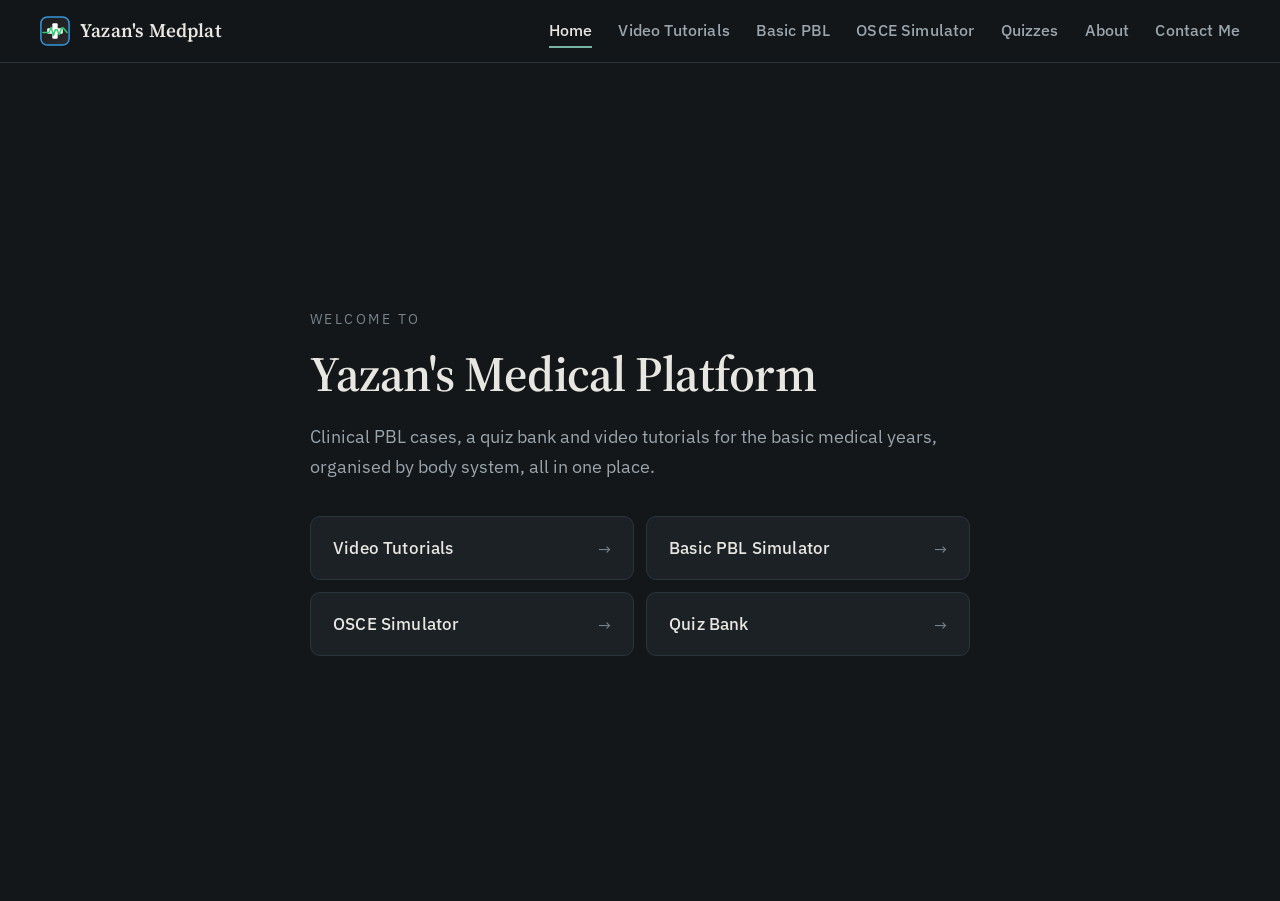
==== index.html @ 1c99e0bb "New theme: serif headings, IBM Plex body, quieter palette, roomier layout" ====
<!DOCTYPE html>
<html lang="en">
<head>
    <meta charset="UTF-8">
    <meta name="viewport" content="width=device-width, initial-scale=1.0">
    <link rel="preconnect" href="https://fonts.googleapis.com">
    <link rel="preconnect" href="https://fonts.gstatic.com" crossorigin>
    <link href="https://fonts.googleapis.com/css2?family=IBM+Plex+Mono:wght@400;500&family=IBM+Plex+Sans:wght@400;500;600&family=Source+Serif+4:opsz,wght@8..60,400;8..60,600&display=swap" rel="stylesheet">

    <title>Yazan's Medplat</title>
    <link rel="icon" type="image/svg+xml" href="./logo.svg">
    <style>
        :root {
            --bg: #14171a;
            --bg-soft: #171b1f;
            --surface: #1c2126;
            --surface-2: #232a30;
            --line: #2c343b;
            --line-soft: #232a30;
            --text: #e8e6e1;
            --muted: #9aa5ad;
            --dim: #78848c;
            --accent: #79b3a5;
            --accent-strong: #96c9bb;
            --clinical: #c3a67f;
            --ok: #7fb98f;
            --warn: #d5a35f;
            --err: #cd7f76;
            --radius: 10px;
            --serif: 'Source Serif 4', Georgia, 'Times New Roman', serif;
            --sans: 'IBM Plex Sans', -apple-system, 'Segoe UI', Roboto, Helvetica, Arial, sans-serif;
            --mono: 'IBM Plex Mono', ui-monospace, SFMono-Regular, Menlo, monospace;
        }

        * { box-sizing: border-box; }

        html { font-size: 17px; }

        body {
            margin: 0;
            font-family: var(--sans);
            font-size: 1rem;
            line-height: 1.65;
            color: var(--text);
            background: var(--bg);
            -webkit-font-smoothing: antialiased;
            text-rendering: optimizeLegibility;
        }

        h1, h2, h3, h4 {
            font-family: var(--serif);
            font-weight: 600;
            letter-spacing: -0.01em;
            line-height: 1.25;
            color: var(--text);
            margin: 0 0 .5em;
        }
        h1 { font-size: 2.1rem; }
        h2 { font-size: 1.5rem; }
        h3 { font-size: 1.2rem; }
        h4 { font-size: 1.02rem; }
        p { margin: 0 0 1em; }
        a { color: var(--accent); text-decoration: none; }
        a:hover { color: var(--accent-strong); text-decoration: underline; }
        b, strong { font-weight: 600; }
        ::selection { background: rgba(121, 179, 165, .28); }

        button, input, select, textarea { font-family: inherit; font-size: inherit; color: inherit; }
        button { cursor: pointer; }
        button:focus-visible, a:focus-visible, input:focus-visible, select:focus-visible, textarea:focus-visible {
            outline: 2px solid var(--accent);
            outline-offset: 2px;
        }

        /* ---------- header ---------- */
        .app-header {
            position: sticky;
            top: 0;
            z-index: 100;
            display: flex;
            align-items: center;
            justify-content: space-between;
            gap: 24px;
            padding: 14px clamp(16px, 4vw, 40px);
            background: rgba(20, 23, 26, .94);
            border-bottom: 1px solid var(--line);
            backdrop-filter: blur(8px);
        }
        .logo { display: flex; align-items: center; gap: 10px; cursor: pointer; }
        .logo-img { width: 30px; height: 30px; object-fit: contain; }
        .logo-text {
            font-family: var(--serif);
            font-size: 1.12rem;
            font-weight: 600;
            color: var(--text);
            letter-spacing: .01em;
            white-space: nowrap;
        }
        .main-nav { display: flex; align-items: center; gap: 26px; flex-wrap: wrap; }
        .nav-btn {
            background: none;
            border: none;
            border-bottom: 2px solid transparent;
            padding: 6px 0;
            color: var(--muted);
            font-size: .93rem;
            font-weight: 500;
            letter-spacing: .01em;
            transition: color .15s ease, border-color .15s ease;
        }
        .nav-btn:hover { color: var(--text); }
        .nav-btn.active { color: var(--text); border-bottom-color: var(--accent); }

        /* ---------- views ---------- */
        .view {
            display: none;
            flex-direction: column;
            align-items: center;
            width: 100%;
            max-width: 1180px;
            margin: 0 auto;
            padding: 40px clamp(16px, 4vw, 32px) 80px;
        }
        #view-landing { justify-content: center; min-height: calc(100vh - 62px); padding-top: 0; padding-bottom: 0; }

        /* ---------- landing ---------- */
        .landing-box { max-width: 720px; text-align: left; }
        .welcome-text {
            font-size: .8rem;
            letter-spacing: .18em;
            text-transform: uppercase;
            color: var(--dim);
            margin-bottom: 14px;
        }
        .main-title {
            font-family: var(--serif);
            font-size: clamp(2rem, 5vw, 2.9rem);
            color: var(--text);
            margin: 0 0 16px;
        }
        .welcome-sub {
            color: var(--muted);
            font-size: 1.05rem;
            line-height: 1.7;
            max-width: 60ch;
            margin-bottom: 34px;
        }
        .big-buttons { display: grid; grid-template-columns: repeat(2, minmax(0, 1fr)); gap: 12px; }
        .big-btn {
            display: flex;
            align-items: center;
            justify-content: space-between;
            gap: 14px;
            background: var(--surface);
            border: 1px solid var(--line);
            border-radius: var(--radius);
            padding: 20px 22px;
            color: var(--text);
            text-align: left;
            transition: border-color .16s ease, background .16s ease;
        }
        .big-btn:hover { border-color: var(--accent); background: var(--surface-2); }
        .big-btn::after { content: "\2192"; color: var(--dim); font-size: .95rem; transition: transform .16s ease, color .16s ease; }
        .big-btn:hover::after { color: var(--accent); transform: translateX(3px); }
        .big-label { font-weight: 500; font-size: 1rem; letter-spacing: .01em; }
        .big-btn-primary .big-label { color: var(--text); }

        /* ---------- section headers ---------- */
        .top-header-area { text-align: center; margin-bottom: 30px; }
        .top-header-area .main-title { font-size: clamp(1.6rem, 3.4vw, 2.15rem); }
        .section-title { text-align: center; margin-bottom: 8px; }
        .section-note {
            color: var(--muted);
            font-size: .96rem;
            max-width: 68ch;
            margin: 0 auto 26px;
            text-align: center;
            line-height: 1.7;
        }
        .block-title {
            width: 100%;
            max-width: 1180px;
            font-family: var(--serif);
            font-size: 1.15rem;
            color: var(--text);
            margin: 34px 0 14px;
            padding-bottom: 8px;
            border-bottom: 1px solid var(--line);
        }
        .back-section, .back-btn {
            align-self: flex-start;
            display: inline-flex;
            align-items: center;
            gap: 8px;
            background: none;
            border: 1px solid var(--line);
            border-radius: 8px;
            color: var(--muted);
            padding: 8px 14px;
            font-size: .86rem;
            margin-bottom: 24px;
            transition: color .15s ease, border-color .15s ease;
        }
        .back-section:hover, .back-btn:hover { color: var(--text); border-color: var(--accent); }
        .back-btn svg { width: 15px; height: 15px; }

        /* ---------- category grids ---------- */
        .limbs-container {
            align-items: start;
            display: grid;
            grid-template-columns: repeat(auto-fit, minmax(280px, 1fr));
            gap: 16px;
            width: 100%;
            margin-bottom: 10px;
        }
        .limb-column {
            background: var(--surface);
            border: 1px solid var(--line);
            border-radius: var(--radius);
            padding: 18px;
            display: flex;
            flex-direction: column;
            gap: 10px;
        }
        .limb-column h2 {
            font-size: 1.05rem;
            color: var(--text);
            margin: 0 0 4px;
            padding-bottom: 10px;
            border-bottom: 1px solid var(--line-soft);
        }
        .cat-grid {
            display: grid;
            grid-template-columns: repeat(auto-fill, minmax(258px, 1fr));
            gap: 14px;
            width: 100%;
            margin-bottom: 20px;
        }
        .start-box {
            display: flex;
            flex-direction: column;
            align-items: flex-start;
            justify-content: center;
            gap: 6px;
            min-height: 96px;
            background: var(--surface);
            border: 1px solid var(--line);
            border-radius: var(--radius);
            padding: 18px 20px;
            color: var(--text);
            font-size: 1rem;
            font-weight: 500;
            text-align: left;
            transition: border-color .16s ease, background .16s ease;
        }
        .start-box:hover { border-color: var(--accent); background: var(--surface-2); }
        .cat-meta { display: block; font-size: .8rem; font-weight: 400; color: var(--dim); letter-spacing: .01em; }
        .cat-status { display: block; font-size: .78rem; font-weight: 400; color: var(--accent); }

        /* ---------- quiz track tabs ---------- */
        .track-tabs { display: flex; gap: 8px; justify-content: center; margin: 6px 0 26px; flex-wrap: wrap; }
        .track-tab {
            background: none;
            border: 1px solid var(--line);
            border-radius: 8px;
            padding: 9px 20px;
            color: var(--muted);
            font-size: .9rem;
            font-weight: 500;
            transition: all .15s ease;
        }
        .track-tab:hover { color: var(--text); border-color: var(--accent); }
        .track-tab.active { background: var(--surface-2); border-color: var(--accent); color: var(--text); }

        /* ---------- videos ---------- */
        #videos-root, #quiz-grid { width: 100%; }
        .videos-menu {
            display: grid;
            grid-template-columns: repeat(auto-fit, minmax(280px, 1fr));
            gap: 14px;
            width: 100%;
            margin: 6px auto 0;
        }
        .vid-sub-btn {
            display: flex;
            flex-direction: column;
            align-items: flex-start;
            gap: 6px;
            width: 100%;
            min-height: 96px;
            background: var(--surface);
            border: 1px solid var(--line);
            border-radius: var(--radius);
            padding: 20px;
            color: var(--text);
            font-size: 1.02rem;
            font-weight: 500;
            text-align: left;
            transition: border-color .16s ease, background .16s ease;
        }
        .vid-sub-btn:hover { border-color: var(--accent); background: var(--surface-2); }
        .vid-count { font-size: .8rem; font-weight: 400; color: var(--dim); }
        .vid-crumb { align-self: flex-start; color: var(--muted); font-size: .88rem; margin: 0 0 18px; }
        .vid-crumb b { color: var(--text); font-weight: 600; }
        .vid-note { color: var(--muted); font-size: .96rem; max-width: 60ch; text-align: center; margin: 20px auto; }
        .vid-empty { color: var(--dim); font-size: .85rem; margin: 16px 0 0; }
        .lang-block { width: 100%; margin: 34px 0 0; }
        .lang-title {
            display: flex;
            align-items: baseline;
            gap: 12px;
            font-family: var(--serif);
            font-size: 1.1rem;
            color: var(--text);
            padding-bottom: 10px;
            border-bottom: 1px solid var(--line);
            margin-bottom: 18px;
        }
        .lang-tag {
            font-family: var(--sans);
            font-size: .68rem;
            letter-spacing: .14em;
            text-transform: uppercase;
            color: var(--dim);
            border: 1px solid var(--line);
            border-radius: 4px;
            padding: 2px 7px;
        }
        .lang-title.lang-ar { border-bottom-color: rgba(121, 179, 165, .5); }
        .lang-title.lang-en { border-bottom-color: rgba(195, 166, 127, .45); }
        .video-grid {
            display: grid;
            grid-template-columns: repeat(auto-fill, minmax(230px, 1fr));
            gap: 16px;
            width: 100%;
        }
        .video-card {
            display: flex;
            flex-direction: column;
            background: var(--surface);
            border: 1px solid var(--line);
            border-radius: var(--radius);
            overflow: hidden;
            color: var(--text);
            transition: border-color .16s ease, background .16s ease;
        }
        .video-card:hover { border-color: var(--accent); text-decoration: none; background: var(--surface-2); }
        .video-thumb-wrap { position: relative; display: block; }
        .video-thumb { display: block; width: 100%; aspect-ratio: 16 / 9; object-fit: cover; background: #0e1113; }
        .vid-play-badge {
            position: absolute;
            left: 10px;
            bottom: 10px;
            background: rgba(14, 17, 19, .8);
            color: #fff;
            border-radius: 4px;
            padding: 2px 8px;
            font-size: .7rem;
        }
        .video-title { padding: 12px 13px 4px; font-size: .86rem; line-height: 1.5; color: var(--text); }
        .vch { padding: 0 13px 13px; font-size: .74rem; color: var(--dim); line-height: 1.5; }
        .chip {
            display: inline-block;
            font-size: .64rem;
            letter-spacing: .08em;
            padding: 1px 6px;
            border-radius: 4px;
            margin-left: 4px;
            border: 1px solid var(--line);
            color: var(--dim);
        }
        .chip-ar { border-color: rgba(121, 179, 165, .45); color: var(--accent); }
        .chip-en { border-color: rgba(195, 166, 127, .45); color: var(--clinical); }
        .chip-exp { border-color: rgba(213, 163, 95, .5); color: var(--warn); }

        /* ---------- video player ---------- */
        .video-player-overlay {
            position: fixed;
            inset: 0;
            background: rgba(8, 10, 12, .9);
            z-index: 2000;
            display: none;
            align-items: center;
            justify-content: center;
            padding: 20px;
        }
        .video-player-box {
            background: var(--surface);
            border: 1px solid var(--line);
            border-radius: 12px;
            width: 100%;
            max-width: 900px;
            padding: 16px;
        }
        .video-player-head { display: flex; align-items: flex-start; justify-content: space-between; gap: 14px; margin-bottom: 12px; }
        .video-player-title { font-family: var(--serif); font-size: .98rem; line-height: 1.45; color: var(--text); }
        .video-player-close {
            background: none;
            border: 1px solid var(--line);
            border-radius: 6px;
            color: var(--muted);
            width: 30px;
            height: 30px;
            font-size: 1rem;
            flex-shrink: 0;
        }
        .video-player-close:hover { color: var(--text); border-color: var(--err); }
        .video-player-frame { position: relative; padding-top: 56.25%; background: #000; border-radius: 8px; overflow: hidden; }
        .video-player-frame iframe { position: absolute; inset: 0; width: 100%; height: 100%; border: none; }
        .video-player-links { margin-top: 12px; }
        .video-player-links a { font-size: .84rem; }

        /* ---------- PBL case screen ---------- */
        .simulator-container {
            display: none;
            width: 100%;
            max-width: 900px;
            margin: 0 auto;
            padding: 28px clamp(16px, 4vw, 24px) 80px;
        }
        .level-track { display: flex; align-items: center; gap: 14px; margin-bottom: 24px; flex-wrap: wrap; }
        .level-pill {
            font-size: .78rem;
            letter-spacing: .08em;
            text-transform: uppercase;
            color: var(--accent);
            border: 1px solid rgba(121, 179, 165, .4);
            border-radius: 4px;
            padding: 3px 9px;
        }
        .progress-track { flex: 1; min-width: 120px; height: 4px; background: var(--surface-2); border-radius: 2px; overflow: hidden; }
        .progress-fill { height: 100%; width: 0; background: var(--accent); transition: width .25s ease; }
        .level-count { font-size: .78rem; color: var(--dim); }
        .sim-header { font-family: var(--serif); font-size: 1.45rem; text-align: center; margin-bottom: 22px; }
        .case-objective { text-align: center; color: var(--dim); font-size: .84rem; margin: 0 auto 16px; max-width: 60ch; }
        .clinical-history {
            background: var(--surface);
            border: 1px solid var(--line);
            border-left: 2px solid var(--accent);
            border-radius: var(--radius);
            padding: 26px 28px;
            font-size: 1.04rem;
            line-height: 1.75;
            color: var(--text);
            max-width: 760px;
            margin: 0 auto 16px;
            text-align: left;
        }
        .clinical-history strong {
            display: block;
            font-family: var(--sans);
            font-size: .76rem;
            letter-spacing: .14em;
            text-transform: uppercase;
            color: var(--dim);
            margin-bottom: 6px;
            font-weight: 600;
        }
        .diagnostic-viewer {
            max-width: 760px;
            margin: 0 auto 22px;
            padding: 16px 20px;
            background: var(--bg-soft);
            border: 1px dashed var(--line);
            border-radius: var(--radius);
            font-size: .92rem;
            line-height: 1.65;
            color: var(--muted);
        }
        .options-grid { display: grid; grid-template-columns: repeat(auto-fit, minmax(260px, 1fr)); gap: 10px; margin-bottom: 18px; }
        .option-btn {
            background: var(--surface);
            border: 1px solid var(--line);
            border-radius: var(--radius);
            padding: 16px 18px;
            color: var(--text);
            font-size: .96rem;
            line-height: 1.5;
            text-align: left;
            transition: border-color .15s ease, background .15s ease;
        }
        .option-btn:hover:not(:disabled) { border-color: var(--accent); background: var(--surface-2); }
        .option-btn:disabled { cursor: default; opacity: .95; }
        .feedback {
            display: none;
            border-radius: var(--radius);
            padding: 20px 22px;
            font-size: .95rem;
            line-height: 1.7;
            margin-bottom: 18px;
        }
        .correct-feedback { background: rgba(127, 185, 143, .1); border: 1px solid rgba(127, 185, 143, .4); }
        .incorrect-feedback { background: rgba(205, 127, 118, .1); border: 1px solid rgba(205, 127, 118, .4); }
        .feedback strong { font-family: var(--serif); font-size: 1.05rem; }
        .next-btn, .tutor-btn {
            border-radius: 8px;
            padding: 12px 22px;
            font-size: .92rem;
            font-weight: 500;
            border: 1px solid var(--line);
            background: var(--surface);
            color: var(--text);
        }
        .next-btn { display: none; border-color: var(--accent); color: var(--accent); }
        .next-btn:hover { background: var(--accent); color: #12191a; }
        .tutor-btn { color: var(--muted); margin-left: 10px; }
        .tutor-btn:hover { color: var(--text); border-color: var(--accent); }
        .summary-box, .osce-card { background: var(--surface); border: 1px solid var(--line); border-radius: 12px; padding: 26px; }
        .summary-box { display: none; margin-top: 10px; }
        .summary-stats { color: var(--muted); font-size: .95rem; line-height: 1.9; margin-bottom: 18px; text-align: center; }
        .stat-correct { color: var(--ok); font-weight: 600; }
        .stat-wrong { color: var(--err); font-weight: 600; }
        .actions-row { display: flex; gap: 10px; flex-wrap: wrap; justify-content: center; }
        .btn-secondary {
            background: none;
            border: 1px solid var(--line);
            border-radius: 8px;
            padding: 11px 18px;
            color: var(--muted);
            font-size: .88rem;
            transition: all .15s ease;
        }
        .btn-secondary:hover { color: var(--text); border-color: var(--accent); }

        /* ---------- OSCE simulator home ---------- */
        .osce-home-grid { width: 100%; }
        .osce-group { margin-bottom: 34px; }
        .osce-group h3 {
            font-family: var(--serif);
            font-size: 1.12rem;
            color: var(--text);
            margin: 0 0 14px;
            padding-bottom: 8px;
            border-bottom: 1px solid var(--line);
        }
        .osce-station {
            display: flex;
            flex-direction: column;
            align-items: flex-start;
            justify-content: center;
            gap: 6px;
            min-height: 96px;
            background: var(--surface);
            border: 1px solid var(--line);
            border-radius: var(--radius);
            padding: 18px 20px;
            color: var(--text);
            font-size: 1rem;
            font-weight: 500;
            text-align: left;
            transition: border-color .16s ease, background .16s ease;
        }
        .osce-station:hover { border-color: var(--clinical); background: var(--surface-2); }
        .station-meta { font-size: .78rem; font-weight: 400; color: var(--dim); }

        /* ---------- OSCE station ---------- */
        .osce-screen { display: none; width: 100%; max-width: 980px; margin: 0 auto; padding: 26px clamp(16px, 4vw, 24px) 80px; }
        .osce-head { display: flex; align-items: center; gap: 14px; margin-bottom: 20px; }
        .osce-head h2 { font-size: 1.2rem; margin: 0; color: var(--text); }
        .ai-settings {
            margin-left: auto;
            background: none;
            border: 1px solid var(--line);
            border-radius: 6px;
            color: var(--dim);
            padding: 6px 12px;
            font-size: .76rem;
        }
        .ai-settings:hover { color: var(--text); border-color: var(--accent); }
        .osce-chat {
            background: var(--bg-soft);
            border: 1px solid var(--line);
            border-radius: 12px;
            padding: 18px;
            height: 300px;
            overflow-y: auto;
            display: flex;
            flex-direction: column;
            gap: 10px;
        }
        .osce-msg { max-width: 78%; padding: 11px 15px; border-radius: 12px; font-size: .93rem; line-height: 1.6; }
        .osce-patient { background: var(--surface-2); color: var(--text); align-self: flex-start; border-bottom-left-radius: 3px; }
        .osce-you { background: rgba(121, 179, 165, .16); color: var(--text); align-self: flex-end; border-bottom-right-radius: 3px; }
        .osce-system { background: none; border: 1px dashed var(--line); color: var(--muted); font-family: var(--mono); font-size: .82rem; align-self: flex-start; }
        .osce-panel { margin-top: 20px; }
        .osce-stepper { display: grid; grid-template-columns: repeat(auto-fit, minmax(150px, 1fr)); gap: 8px; }
        .osce-step {
            background: none;
            border: 1px solid var(--line);
            border-radius: 8px;
            padding: 12px 10px;
            color: var(--muted);
            font-size: .86rem;
            text-align: left;
        }
        .osce-step:hover { color: var(--text); border-color: var(--accent); }
        .osce-step.active { color: var(--text); border-color: var(--accent); background: var(--surface-2); }
        .osce-step.done { border-color: rgba(127, 185, 143, .5); }
        .osce-hintrow { color: var(--muted); font-size: .88rem; margin: 18px 0 12px; }
        .osce-inputrow { display: flex; gap: 8px; margin-bottom: 12px; }
        .osce-inputrow input {
            flex: 1;
            background: var(--bg-soft);
            border: 1px solid var(--line);
            border-radius: 8px;
            padding: 12px 14px;
            color: var(--text);
        }
        .osce-inputrow input::placeholder, .osce-plan::placeholder { color: var(--dim); }
        .osce-send {
            background: var(--surface-2);
            border: 1px solid var(--accent);
            color: var(--accent);
            border-radius: 8px;
            padding: 0 22px;
            font-weight: 500;
        }
        .osce-send:hover { background: var(--accent); color: #12191a; }
        .osce-chips { display: flex; flex-wrap: wrap; gap: 8px; }
        .osce-chip {
            background: none;
            border: 1px solid var(--line);
            border-radius: 8px;
            padding: 9px 14px;
            color: var(--muted);
            font-size: .85rem;
            text-align: left;
        }
        .osce-chip:hover { color: var(--text); border-color: var(--accent); }
        .osce-chip.picked { border-color: var(--accent); color: var(--text); background: rgba(121, 179, 165, .12); }
        .osce-chip-flag { border-color: rgba(205, 127, 118, .45); color: #dda49c; }
        .osce-select {
            width: 100%;
            background: var(--bg-soft);
            border: 1px solid var(--line);
            border-radius: 8px;
            padding: 12px 14px;
            margin-bottom: 12px;
            color: var(--text);
        }
        .osce-plan {
            width: 100%;
            min-height: 130px;
            background: var(--bg-soft);
            border: 1px solid var(--line);
            border-radius: 8px;
            padding: 12px 14px;
            color: var(--text);
            line-height: 1.6;
            resize: vertical;
        }
        .osce-finish {
            margin-top: 14px;
            background: none;
            border: 1px solid var(--accent);
            color: var(--accent);
            border-radius: 8px;
            padding: 12px 24px;
            font-weight: 500;
        }
        .osce-finish:hover { background: var(--accent); color: #12191a; }
        .osce-card h3 { font-size: 1.35rem; margin-bottom: 20px; }
        .osce-card h4 { font-family: var(--sans); font-size: .78rem; letter-spacing: .14em; text-transform: uppercase; color: var(--dim); margin: 26px 0 10px; }
        .score-row { display: grid; grid-template-columns: 180px 1fr 58px; gap: 12px; align-items: center; margin-bottom: 9px; font-size: .88rem; color: var(--muted); }
        .score-track { height: 5px; background: var(--surface-2); border-radius: 3px; overflow: hidden; }
        .score-fill { height: 100%; background: var(--accent); }
        .score-row b { color: var(--text); font-weight: 500; text-align: right; }
        .osce-notes { margin: 0; padding-left: 18px; color: var(--muted); font-size: .9rem; line-height: 1.7; }
        .osce-model { color: var(--muted); font-size: .92rem; line-height: 1.7; margin: 14px 0 0; }
        .osce-model b { color: var(--text); }
        .osce-actions { display: flex; gap: 10px; flex-wrap: wrap; margin-top: 22px; }
        .osce-llm {
            white-space: pre-wrap;
            background: var(--bg-soft);
            border: 1px solid var(--line);
            border-radius: 10px;
            padding: 18px;
            margin-top: 18px;
            color: var(--muted);
            font-size: .9rem;
            line-height: 1.7;
        }

        /* ---------- about / contact ---------- */
        .about-box { max-width: 68ch; color: var(--muted); font-size: 1rem; line-height: 1.8; text-align: left; }
        .about-box p { margin: 0 0 18px; }
        .about-box ul { margin: 0 0 18px; padding-left: 20px; }
        .about-box li { margin-bottom: 12px; }
        .about-box b { color: var(--text); font-weight: 600; }
        .contact-badge {
            display: inline-flex;
            align-items: center;
            gap: 8px;
            background: var(--surface);
            border: 1px solid var(--line);
            border-radius: 8px;
            padding: 12px 18px;
            color: var(--accent);
            font-size: .94rem;
            margin-top: 18px;
        }
        .contact-badge:hover { border-color: var(--accent); text-decoration: none; }
        .contact-badge svg { width: 16px; height: 16px; }

        /* ---------- responsive ---------- */
        @media (max-width: 780px) {
            html { font-size: 16px; }
            .app-header { flex-direction: column; gap: 12px; padding: 12px 16px; }
            .main-nav { justify-content: center; gap: 16px; }
            .nav-btn { font-size: .87rem; }
            .big-buttons { grid-template-columns: 1fr; }
            .clinical-history { padding: 20px; }
            .options-grid { grid-template-columns: 1fr; }
            .score-row { grid-template-columns: 1fr 56px; }
            .score-row .score-track { grid-column: 1 / -1; order: 3; }
        }
    </style>
</head>
<body>

    <!-- HEADER -->
    <header id="app-header" class="app-header">
        <div class="logo" onclick="showView('landing')">
            <img src="./logo.svg" alt="Yazan's Medplat logo" class="logo-img" onerror="this.style.display='none'">
            <span class="logo-text">Yazan's Medplat</span>
        </div>
        <nav class="main-nav">
            <button class="nav-btn" data-view="landing" onclick="showView('landing')">Home</button>
            <button class="nav-btn" data-view="videos" onclick="showView('videos')">Video Tutorials</button>
            <button class="nav-btn" data-view="pbl" onclick="showView('pbl')">Basic PBL</button>
            <button class="nav-btn" data-view="osce" onclick="showView('osce')">OSCE Simulator</button>
            <button class="nav-btn" data-view="quiz" onclick="showView('quiz')">Quizzes</button>
            <button class="nav-btn" data-view="about" onclick="showView('about')">About</button>
            <button class="nav-btn" data-view="contact" onclick="showView('contact')">Contact Me</button>
        </nav>
    </header>

    <!-- LANDING VIEW -->
    <div id="view-landing" class="view" style="display:flex;">
        <div class="landing-box">
            <div class="welcome-text">welcome to</div>
            <h1 class="main-title">Yazan's Medical Platform</h1>
            <p class="welcome-sub">Clinical PBL cases, a quiz bank and video tutorials for the basic medical years, organised by body system, all in one place.</p>
            <div class="big-buttons">
                <button class="big-btn" onclick="showView('videos')"><span class="big-label">Video Tutorials</span></button>
                <button class="big-btn big-btn-primary" onclick="showView('pbl')"><span class="big-label">Basic PBL Simulator</span></button>
                <button class="big-btn big-btn-primary" onclick="showView('osce')"><span class="big-label">OSCE Simulator</span></button>
                <button class="big-btn" onclick="showView('quiz')"><span class="big-label">Quiz Bank</span></button>
            </div>
        </div>
    </div>

    <!-- PBL SIMULATOR VIEW (by system) -->
    <div id="home-screen" class="view" style="display:none;">
        <button class="back-section" onclick="goBack()">&#8592; Back</button>
        <div class="top-header-area">
            <div class="welcome-text">Basic PBL simulator</div>
            <h1 class="main-title">Choose a System</h1>
            <p class="section-note">Progressive case triggers, mechanism before diagnosis, progress saved level by level, Socratic hints when you stall.</p>
        </div>
        <div class="limbs-container"><div class="limb-column"><h2>Musculoskeletal System</h2><button class="start-box" onclick="openCategory('msk','nerves')" data-region="msk" data-category="nerves">Nerve Injuries</button><button class="start-box" onclick="openCategory('msk','muscles')" data-region="msk" data-category="muscles">Muscle Injuries</button><button class="start-box" onclick="openCategory('msk','bones')" data-region="msk" data-category="bones">Bone Injuries</button><button class="start-box" onclick="openCategory('msk','general')" data-region="msk" data-category="general">General Injuries</button></div><div class="limb-column"><h2>Development & Embryology</h2><button class="start-box" onclick="openCategory('embryology','level1')" data-region="embryology" data-category="level1">Level 1: Basics & Weeks</button><button class="start-box" onclick="openCategory('embryology','level2')" data-region="embryology" data-category="level2">Level 2: Organogenesis</button><button class="start-box" onclick="openCategory('embryology','level3')" data-region="embryology" data-category="level3">Level 3: Structural Defects</button><button class="start-box" onclick="openCategory('embryology','level4')" data-region="embryology" data-category="level4">Level 4: Advanced Pathology</button></div><div class="limb-column"><h2>General Pathology</h2><button class="start-box" onclick="openCategory('pathology','general')" data-region="pathology" data-category="general">General Pathology - 4 levels</button></div></div>
        <h2 class="block-title">Physiology, by System</h2><div class="cat-grid"><button class="start-box" onclick="openCategory('physiology','cell')" data-region="physiology" data-category="cell">Cell & Membrane<span class="cat-meta" data-meta="physiology/cell"></span></button><button class="start-box" onclick="openCategory('physiology','nerve_muscle')" data-region="physiology" data-category="nerve_muscle">Nerve & Muscle<span class="cat-meta" data-meta="physiology/nerve_muscle"></span></button><button class="start-box" onclick="openCategory('physiology','blood')" data-region="physiology" data-category="blood">Blood & Body Fluids<span class="cat-meta" data-meta="physiology/blood"></span></button><button class="start-box" onclick="openCategory('physiology','immune')" data-region="physiology" data-category="immune">Immunity<span class="cat-meta" data-meta="physiology/immune"></span></button><button class="start-box" onclick="openCategory('physiology','cardio')" data-region="physiology" data-category="cardio">Cardiovascular<span class="cat-meta" data-meta="physiology/cardio"></span></button><button class="start-box" onclick="openCategory('physiology','resp')" data-region="physiology" data-category="resp">Respiratory<span class="cat-meta" data-meta="physiology/resp"></span></button><button class="start-box" onclick="openCategory('physiology','renal')" data-region="physiology" data-category="renal">Renal & Acid-Base<span class="cat-meta" data-meta="physiology/renal"></span></button><button class="start-box" onclick="openCategory('physiology','git')" data-region="physiology" data-category="git">Gastrointestinal<span class="cat-meta" data-meta="physiology/git"></span></button><button class="start-box" onclick="openCategory('physiology','endocrine')" data-region="physiology" data-category="endocrine">Endocrine<span class="cat-meta" data-meta="physiology/endocrine"></span></button><button class="start-box" onclick="openCategory('physiology','repro')" data-region="physiology" data-category="repro">Reproductive<span class="cat-meta" data-meta="physiology/repro"></span></button></div>
    </div>

    <!-- OSCE SIMULATOR VIEW -->
    <div id="view-osce" class="view" style="display:none;">
        <button class="back-section" onclick="goBack()">&#8592; Back</button>
        <div class="top-header-area">
            <div class="welcome-text">OSCE simulator</div>
            <h1 class="main-title">Choose a Station</h1>
        </div>
        <p class="section-note">A virtual patient, focused examination, investigations, a differential and a plan. Every station ends with an examiner scorecard out of 100, pass mark 60.</p>
        <div id="osce-home-grid" class="osce-home-grid"></div>
    </div>

    <!-- QUIZ VIEW -->
    <div id="view-quiz" class="view" style="display:none;">
        <button class="back-section" onclick="goBack()">&#8592; Back</button>
        <h2 class="section-title">Quiz Bank</h2>
        <p class="section-note">MCQs by system, split into levels that unlock as you finish. The clinical half covers the subjects you meet on the wards.</p>
        <div class="track-tabs">
            <button class="track-tab active" data-track="basic" onclick="setQuizTrack('basic', this)">Basic Sciences</button>
            <button class="track-tab" data-track="clinical" onclick="setQuizTrack('clinical', this)">Clinical</button>
        </div>
        <div id="quiz-grid" class="cat-grid"></div>
    </div>

    <!-- VIDEO TUTORIALS VIEW -->
    <div id="view-videos" class="view" style="display:none;">
        <button class="back-section" onclick="goBack()">&#8592; Back</button>
        <h2 class="section-title">Video Tutorials</h2>
        <div class="track-tabs">
            <button class="track-tab active" data-track="basic" onclick="setVideoTrack('basic', this)">Basic Sciences</button>
            <button class="track-tab" data-track="clinical" onclick="setVideoTrack('clinical', this)">Clinical</button>
        </div>
        <div id="videos-root"></div>
    </div>

    <!-- ABOUT VIEW -->
    <div id="view-about" class="view" style="display:none;">
        <button class="back-section" onclick="goBack()">&#8592; Back</button>
        <h2 class="section-title">About</h2>
        <div class="about-box"><p>Yazan's Medplat is a free medical study platform built for medical students, by a medical student. Everything for the pre-clinical and clinical years in one place, split into a basic-sciences half and a clinical half:</p><ul><li><b>PBL Simulator</b> - 1,106 clinical cases organised by body system: musculoskeletal, development, general pathology and every physiology system, with up to 4 difficulty levels and progress tracking. It ships as two simulators: the Basic PBL Simulator for progressive pre-clinical cases, and the OSCE Simulator, where the same cases become scored stations with a virtual patient, focused examination, investigations, a differential and an examiner scorecard.</li><li><b>Quiz Bank</b> - 270 MCQs. Basic sciences cover anatomy, physiology, histology, biochemistry, pathology, pharmacology, microbiology and immunology by system; the clinical half covers internal medicine, surgery, paediatrics, obstetrics and gynaecology, and psychiatry. Three levels each.</li><li><b>Video Tutorials</b> - 1,280 lectures, Arabic first and English underneath: Dr Ayman Khanfour and Ninja Nerd for anatomy and histology, Dr Nagi Iskandar and Ninja Nerd for physiology, Dr Hesham Esmat for biochemistry, Dr Abdelmoteal Foda for pharmacology, plus Dr Iman Nabil, Osmosis, Zero To Finals, Dr Matt &amp; Dr Mike and Dirty Medicine.</li></ul><p>The platform is designed by a medical student who knows exactly what studying feels like, so everything here is built to make learning faster, easier and more effective.</p></div>
    </div>

    <!-- CONTACT VIEW -->
    <div id="view-contact" class="view" style="display:none;">
        <button class="back-section" onclick="goBack()">&#8592; Back</button>
        <h2 class="section-title">Contact Me</h2>
        <p class="section-note">Questions, feedback, or suggestions? Reach out any time.</p>
        <a href="mailto:yazan.w.q7@icloud.com" class="contact-badge" style="margin-top:18px;">
            <svg viewBox="0 0 24 24" fill="none" stroke="currentColor" stroke-width="2" stroke-linecap="round" stroke-linejoin="round" style="width:16px;height:16px;margin-right:8px;">
                <path d="M4 4h16c1.1 0 2 .9 2 2v12c0 1.1-.9 2-2 2H4c1.1 0-2-.9-2-2V6c0-1.1.9-2 2-2z"></path>
                <polyline points="22,6 12,13 2,6"></polyline>
            </svg>
            yazan.w.q7@icloud.com
        </a>
    </div>

    <!-- SIMULATOR SCREEN -->
    <div id="simulator-screen" class="simulator-container">
        <button class="back-btn" onclick="goHome()">
            <svg viewBox="0 0 24 24" fill="none" stroke="currentColor" stroke-width="2" stroke-linecap="round" stroke-linejoin="round">
                <line x1="19" y1="12" x2="5" y2="12"></line>
                <polyline points="12 19 5 12 12 5"></polyline>
            </svg>
            Back
        </button>
        <div id="level-track" class="level-track">
            <span id="level-pill" class="level-pill"></span>
            <div class="progress-track"><div id="progress-fill" class="progress-fill"></div></div>
            <span id="level-count" class="level-count"></span>
        </div>
        <h2 id="sim-title" class="sim-header">&#9889; Clinical PBL Simulator</h2>
        <div id="case-objective" class="case-objective"></div>
        <div id="case-text" class="clinical-history"></div>
        <div id="diagnostic-text" class="diagnostic-viewer"></div>
        <div id="options-container" class="options-grid"></div>
        <div id="feedback-box" class="feedback"></div>
        <button id="next-button" class="next-btn" onclick="nextCase()">Next Case</button>
        <button id="tutor-button" class="tutor-btn" onclick="tutorHint()">Ask the tutor for a hint</button>
        <div id="summary-view" class="summary-box" style="display:none;">
            <h2 id="summary-title" class="sim-header">Level Complete</h2>
            <div id="summary-stats" class="summary-stats"></div>
            <div class="actions-row">
                <button class="btn-secondary" onclick="retryLevel()">Retry Level</button>
                <button id="next-level-btn" class="btn-secondary" onclick="goNextLevel()">Next Level</button>
                <button class="btn-secondary" onclick="goLanding()">Back to Home</button>
            </div>
        </div>
        <div id="end-view" class="summary-box" style="display:none;">
            <h2 class="sim-header">Section Completed</h2>
            <div id="end-stats" class="summary-stats"></div>
            <div class="actions-row">
                <button class="btn-secondary" onclick="resetSection()">Retry Section</button>
                <button class="btn-secondary" onclick="goLanding()">Back to Home</button>
            </div>
        </div>
    </div>

    <!-- OSCE STATION -->
    <div id="osce-screen" class="osce-screen">
        <div class="osce-head">
            <button class="back-btn" onclick="osceLeave()">&#8592; Back</button>
            <h2 id="osce-title"></h2>
            <button class="ai-settings" onclick="setupLlm()" title="Connect an OpenAI-compatible endpoint">AI settings</button>
        </div>
        <div id="osce-chat" class="osce-chat"></div>
        <div id="osce-panel" class="osce-panel"></div>
    </div>

    <!-- VIDEO PLAYER MODAL -->
    <div id="video-player-overlay" class="video-player-overlay">
        <div class="video-player-box">
            <div class="video-player-head">
                <div id="video-player-title" class="video-player-title"></div>
                <button class="video-player-close" onclick="closeVideoPlayer()" title="Close">&times;</button>
            </div>
            <div class="video-player-frame" id="video-player-frame"></div>
            <div class="video-player-links">
                <a id="video-player-watch" href="#" target="_blank" rel="noopener">Watch on YouTube &#8599;</a>
            </div>
        </div>
    </div>

<script>

// ============ Yazan's Medplat engine ============
const casesData = {"msk":{"nerves":{"1":[{"mechanism":"35-year-old pregnant woman experiencing bilateral hand clumsiness.","exam":"presents with severe nighttime paresthesia in the lateral 3.5 digits. Physical testing shows a positive Phalen's test and weakened thumb opposition.","diagnostic":"NCV: Delayed sensory and motor conduction across the wrist. Clinical testing: Normal sensation over the thenar eminence.","options":["Carpal Tunnel Syndrome (Median Nerve)","Pronator Teres Syndrome","Cubital Tunnel Syndrome","C6 Radiculopathy"],"answer":0,"explanation":"Case #1: Median nerve compression at the carpal tunnel due to fluid retention in pregnancy. Sensation over the thenar eminence is spared because the palmar cutaneous branch branches proximal to the flexor retinaculum.","id":"msk-nerves-1-1"},{"mechanism":"patient fell on an outstretched hand, sustaining a lunate dislocation.","exam":"presents with acute, severe pain in the wrist and immediate numbness in the thumb, index, and middle fingers.","diagnostic":"X-ray: Lunate is displaced anteriorly into the carpal tunnel (spilled teacup sign).","options":["Acute Carpal Tunnel Syndrome","Guyon's Canal Syndrome","Radial Nerve Neuropathy","Anterior Interosseous Syndrome"],"answer":0,"explanation":"Case #2: Anterior dislocation of the lunate acutely compresses the median nerve within the carpal tunnel, requiring emergent reduction.","id":"msk-nerves-1-2"},{"mechanism":"mechanic presenting with forearm aching after aggressively tightening bolts all day.","exam":"demonstrates paresthesia in the lateral digits. Physical testing reveals pain upon resisted forearm pronation and a negative Phalen's test.","diagnostic":"EMG: Denervation in the flexor pollicis longus and flexor digitorum profundus (lateral half). NCV: Normal wrist latencies.","options":["Carpal Tunnel Syndrome","Pronator Teres Syndrome","Anterior Interosseous Syndrome","Posterior Interosseous Syndrome"],"answer":1,"explanation":"Case #3: Pronator Teres Syndrome. The median nerve is compressed between the two heads of the pronator teres muscle, causing forearm pain on resisted pronation.","id":"msk-nerves-1-3"},{"mechanism":"patient with a rare bony spur on the anteromedial humerus.","exam":"presents with weakness in forearm pronation and wrist flexion. Physical testing: median nerve distribution numbness that worsens when extending the elbow.","diagnostic":"X-ray: Supracondylar process of the humerus present. MRI: Compression by a fibrous band.","options":["Ligament of Struthers Compression (Median Nerve)","Arcade of Struthers Compression (Ulnar Nerve)","Pronator Teres Syndrome","Cubital Tunnel Syndrome"],"answer":0,"explanation":"Case #4: The ligament of Struthers can compress the median nerve above the elbow, affecting all median-innervated muscles including the pronator teres.","id":"msk-nerves-1-4"},{"mechanism":"8-year-old fell off monkey bars sustaining a supracondylar humerus fracture.","exam":"shows inability to form an 'OK' sign with the thumb and index finger. Physical testing: pinching results in a flat pinch rather than tip-to-tip.","diagnostic":"Physical exam: Weakness in flexor pollicis longus and flexor digitorum profundus to index finger. Sensory exam is completely normal.","options":["Anterior Interosseous Nerve (AIN) Palsy","Ulnar Nerve Palsy","Radial Nerve Palsy","Posterior Interosseous Nerve (PIN) Palsy"],"answer":0,"explanation":"Case #5: AIN is a pure motor branch of the median nerve. Injury causes loss of flexion at the IP joint of the thumb and DIP joint of the index finger.","id":"msk-nerves-1-5"},{"mechanism":"shopper carrying multiple heavy plastic grocery bags looped over the forearm.","exam":"presents with inability to flex the distal phalanx of the thumb. Physical testing: intact sensation in the hand and completely normal thenar muscle strength.","diagnostic":"EMG: Isolated denervation of the flexor pollicis longus and pronator quadratus.","options":["Anterior Interosseous Nerve (AIN) Compression","Posterior Interosseous Nerve (PIN) Compression","Carpal Tunnel Syndrome","Cubital Tunnel Syndrome"],"answer":0,"explanation":"Case #6: External compression of the proximal forearm can selectively compress the AIN, leading to purely motor deficits in the deep flexor compartment.","id":"msk-nerves-1-6"},{"mechanism":"patient attempted suicide by deeply lacerating the anterior aspect of the distal wrist.","exam":"exhibits complete loss of sensation in the lateral 3.5 digits, including the thenar eminence. Physical testing: profound 'ape hand' deformity with loss of thumb opposition.","diagnostic":"Surgical exploration reveals complete transection of a major nerve just proximal to the flexor retinaculum.","options":["Median Nerve transection","Ulnar Nerve transection","Radial Nerve transection","Musculocutaneous Nerve transection"],"answer":0,"explanation":"Case #7: Distal median nerve laceration. Unlike Carpal Tunnel Syndrome, laceration proximal to the tunnel severs the palmar cutaneous branch, causing sensory loss over the thenar eminence.","id":"msk-nerves-1-7"},{"mechanism":"patient fell asleep on a hard floor with their head resting heavily on their proximal forearm.","exam":"wakes up with numbness in the lateral palm and weakness in wrist flexion. Physical testing: pain is localized near the medial epicondyle and pronator muscle mass.","diagnostic":"NCV: Conduction block just distal to the elbow joint along the anterior forearm.","options":["Honeymoon Palsy variant (Median Nerve)","Saturday Night Palsy","Cubital Tunnel Syndrome","Radial Tunnel Syndrome"],"answer":0,"explanation":"Case #8: Direct compression of the median nerve at the proximal forearm due to prolonged external pressure.","id":"msk-nerves-1-8"},{"mechanism":"office worker leaning on a hard desk on his elbows for prolonged periods.","exam":"reports numbness in the pinky and ring fingers. Physical testing: positive Froment's sign and positive Tinel's sign behind the medial epicondyle.","diagnostic":"EMG: Slowed motor conduction velocity specifically across the elbow. Decreased amplitude in the flexor carpi ulnaris.","options":["Guyon's Canal Syndrome","Cubital Tunnel Syndrome","Thoracic Outlet Syndrome","C8 Radiculopathy"],"answer":1,"explanation":"Case #9: Cubital Tunnel Syndrome. Compression of the ulnar nerve at the elbow. Froment's sign indicates weakness of the adductor pollicis (ulnar nerve).","id":"msk-nerves-1-9"},{"mechanism":"patient reports medial elbow pain that snaps during flexion and extension.","exam":"presents with intermittent paresthesia in the 4th and 5th fingers. Physical testing: the nerve can be felt subluxating over the medial epicondyle during elbow flexion.","diagnostic":"Ultrasound during dynamic movement confirms nerve subluxation due to a lax or absent Osborne's ligament.","options":["Ulnar Nerve Subluxation","Cubital Tunnel Syndrome (Fixed compression)","Medial Epicondylitis","Triceps Snapping Syndrome"],"answer":0,"explanation":"Case #10: Instability of the ulnar nerve due to deficiency in Osborne's ligament allows it to snap over the epicondyle, causing friction neuritis.","id":"msk-nerves-1-10"},{"mechanism":"patient complains of progressive weakness in hand grip and numbness in the medial hand.","exam":"Physical testing reveals weakness in both the flexor carpi ulnaris and intrinsic hand muscles. Tinel's sign is positive 8 cm proximal to the medial epicondyle.","diagnostic":"Ultrasound: Fascial band connecting the medial head of the triceps to the medial intermuscular septum is compressing the nerve.","options":["Arcade of Struthers Compression","Cubital Tunnel Syndrome","Guyon's Canal Syndrome","Ligament of Struthers Compression"],"answer":0,"explanation":"Case #11: The Arcade of Struthers is a fascial band proximal to the elbow that can compress the ulnar nerve, distinct from the cubital tunnel.","id":"msk-nerves-1-11"},{"mechanism":"10-year-old child fell on an outstretched hand, sustaining a medial epicondyle avulsion fracture.","exam":"presents with medial elbow swelling. Physical testing: inability to hold a piece of paper tightly between the thumb and index finger (positive Froment's sign).","diagnostic":"Radiograph: Displaced medial epicondyle fragment. Sensory exam: loss of pinprick on the palmar and dorsal aspects of the little finger.","options":["Ulnar Nerve Injury at the Elbow","Median Nerve Injury at the Elbow","Radial Nerve Injury at the Elbow","Musculocutaneous Nerve Injury"],"answer":0,"explanation":"Case #12: The ulnar nerve passes directly behind the medial epicondyle and is highly susceptible to injury in avulsion fractures of this structure.","id":"msk-nerves-1-12"},{"mechanism":"avid cyclist returning from a 100-mile cross-country ride.","exam":"presents with weakness in spreading his fingers. Physical testing: numbness restricted to the palmar aspect of the 4th and 5th digits, normal dorsal hand sensation.","diagnostic":"Clinical testing: Normal strength in flexor carpi ulnaris. NCV shows delay across the wrist but normal across the elbow.","options":["Cubital Tunnel Syndrome","Guyon's Canal Syndrome","Carpal Tunnel Syndrome","Wartenberg's Syndrome"],"answer":1,"explanation":"Case #13: Guyon's Canal Syndrome (Cyclist's palsy). Compression of the ulnar nerve at the wrist. Dorsal sensation is spared because the dorsal cutaneous branch arises proximal to the wrist.","id":"msk-nerves-1-13"},{"mechanism":"amateur golfer struck the ground hard with his club.","exam":"reports acute pain at the base of the palm. Physical testing reveals hypothenar atrophy and weakness in adductor pollicis without sensory loss.","diagnostic":"X-ray / CT scan: Fracture of the hook of the hamate. EMG: Isolated denervation of deep intrinsic hand muscles.","options":["Guyon's Canal Syndrome (Deep branch)","Guyon's Canal Syndrome (Superficial branch)","Cubital Tunnel Syndrome","Median Neuropathy"],"answer":0,"explanation":"Case #14: Fracture of the hook of the hamate can selectively compress the deep motor branch of the ulnar nerve, causing pure motor deficits in the hand without sensory loss.","id":"msk-nerves-1-14"},{"mechanism":"construction worker using a vibrating jackhammer for 15 years.","exam":"shows significant claw hand deformity affecting the 4th and 5th digits. Physical testing: severe atrophy of the first dorsal interosseous muscle.","diagnostic":"Doppler ultrasound: Ulnar artery thrombosis (Hypothenar Hammer Syndrome) causing secondary ischemic neuropathy of the adjacent nerve.","options":["Ulnar Nerve at Guyon's Canal","Median Nerve at Carpal Tunnel","Ulnar Nerve at Cubital Tunnel","Radial Nerve at Spiral Groove"],"answer":0,"explanation":"Case #15: Hypothenar Hammer Syndrome involves thrombosis of the ulnar artery at Guyon's canal, which frequently compresses the adjacent ulnar nerve.","id":"msk-nerves-1-15"},{"mechanism":"patient accidentally put their hand through a glass window.","exam":"sustains a deep laceration to the anteromedial wrist. Physical testing: unable to abduct the fingers, but flexion of the DIP joints of the ring and pinky fingers is normal.","diagnostic":"Clinical observation: 'Ulnar paradox' is evident; the clawing is very severe compared to a proximal lesion.","options":["Distal Ulnar Nerve Laceration","Proximal Ulnar Nerve Laceration","Distal Median Nerve Laceration","Proximal Median Nerve Laceration"],"answer":0,"explanation":"Case #16: Distal ulnar nerve injury creates a more severe claw hand ('Ulnar Paradox') because the flexor digitorum profundus remains intact and forcefully flexes the DIP joints.","id":"msk-nerves-1-16"},{"mechanism":"slipped with a glass and cut the base of the thumb on the palm side; the thumb moves normally.","exam":"normal thumb motion and strength, but a numb and tingling area over the radial side of the thumb.","diagnostic":"clinical: the wound explores into the digital nerve of the thumb.","options":["Digital nerve laceration","Median nerve laceration at the wrist","Ulnar nerve laceration","Posterior interosseous nerve injury"],"answer":0,"explanation":"Case #17: Digital nerve laceration. Motor is normal and only the skin of the radial thumb is numb, which points to a single digital nerve and not the median trunk.","difficulty":1,"id":"msk-nerves-1-17"},{"mechanism":"has had a neck pain that radiates down the outside of the arm to the middle finger for weeks, with a feeling of weakness when straightening the elbow.","exam":"a reduced triceps reflex, weakness of elbow extension, and paresthesias of the middle finger, with a Spurling test positive.","diagnostic":"cervical MRI: a herniated disc at C6-C7 compressing the C7 root.","options":["C6 radiculopathy","C7 radiculopathy","Ulnar neuropathy","Posterior interosseous nerve compression"],"answer":1,"explanation":"Case #18: C7 radiculopathy. The triceps reflex and the middle finger are the classic C7 markers, and the neck/spine picture distinguishes it from a peripheral nerve lesion.","difficulty":1,"id":"msk-nerves-1-18"},{"mechanism":"after a mastectomy with axillary lymph node dissection, has a permanent numbness on the inner side of the upper arm.","options":["Intercostobrachial nerve injury","Axillary nerve injury","Medial antebrachial cutaneous nerve injury","Ulnar nerve injury"],"answer":2,"exam":"a well-defined numbness over the medial aspect of the upper arm, with complete strength of all muscles and no hand symptoms.","diagnostic":"clinical; no motor deficit and a sensory territory that fits the T2 cutaneous branch.","explanation":"Case #19: Intercostobrachial nerve injury. This T2 sensory branch often is sacrificed during the axillary surgery; it carries no muscle function.","difficulty":1,"id":"msk-nerves-1-19"},{"mechanism":"a glass wound crossed the palmar skin of the wrist and the thumb now cannot move toward the palm, but the sensation over the thumb and fingers is completely normal.","options":["Ulnar nerve at the wrist","Median nerve at the wrist","Radial sensory branch","Recurrent (thenar) motor branch of the median nerve"],"answer":3,"exam":"the thumb cannot oppose or abduct the palmar direction, the thumb web is flat, but the sensation of the fingertips is intact.","diagnostic":"surgical exploration shows the motor branch to the thenar muscles severed at its palmar exit.","explanation":"Case #20: Recurrent motor branch injury. The median thenar branch leaves the nerve just beyond the carpal tunnel; a laceration here causes weakness without the sensory loss of a trunk lesion.","difficulty":1,"id":"msk-nerves-1-20"},{"mechanism":"reported progressive lower extremity symptoms following trauma or compression.","exam":"exhibits localized neurological deficits. foot drop, steppage gait, sensory loss over anterolateral leg and dorsum of foot.","diagnostic":"NCV: Conduction block across fibular neck.","options":["Tibial Nerve","Deep Peroneal Nerve","Common Peroneal Nerve","Superficial Peroneal Nerve"],"answer":2,"explanation":"Case #1: Common Peroneal Nerve injury at Fibular Neck. Common peroneal nerve wraps around fibular neck, vulnerable to compression.","id":"msk-nerves-1-21"},{"mechanism":"presented with acute pain and paresthesia along the medial aspect of the foot following a tarsal tunnel release.","exam":"shows Tinel sign posterior to the medial malleolus with weakness of intrinsic foot muscles.","diagnostic":"EMG/NCV: Prolonged distal motor latency of the medial plantar nerve.","options":["Medial Plantar Nerve","Sural Nerve","Saphenous Nerve","Superficial Peroneal Nerve"],"answer":0,"explanation":"Case #2: Medial Plantar Nerve entrapment or injury. A branch of the tibial nerve supplying the medial sole.","id":"msk-nerves-1-22"},{"mechanism":"developed weakness in knee flexion and inability to stand on tiptoes following a deep posterior compartment syndrome.","exam":"reveals absent Achilles reflex, sensory loss over the sole of the foot, and clawing of toes.","diagnostic":"NCV: Reduced amplitude of compound muscle action potential in abductor hallucis.","options":["Common Peroneal Nerve","Deep Peroneal Nerve","Tibial Nerve","Obturator Nerve"],"answer":2,"explanation":"Case #3: Tibial Nerve proper injury in the popliteal fossa or proximal calf, affecting plantarflexors and intrinsic muscles.","id":"msk-nerves-1-23"},{"mechanism":"sustained a penetrating knife injury to the anterior compartment of the leg.","exam":"presents with inability to dorsiflex the ankle (foot drop) while sensation between the first and second toes is completely absent.","diagnostic":"EMG: Fibrillation potentials in extensor digitorum longus and tibialis anterior.","options":["Superficial Peroneal Nerve","Deep Peroneal Nerve","Common Peroneal Nerve","Saphenous Nerve"],"answer":1,"explanation":"Case #4: Deep Peroneal Nerve isolated injury. It controls ankle dorsiflexors and the first web space sensation.","id":"msk-nerves-1-24"},{"mechanism":"complains of chronic lateral ankle pain and recurrent sprains with painful paresthesia over the lower lateral calf.","exam":"demonstrates weakness in foot eversion with intact inversion, and a tender point 10 cm proximal to the lateral malleolus.","diagnostic":"Ultrasound: Entrapment of the nerve piercing through the deep fascia.","options":["Sural Nerve","Tibial Nerve","Deep Peroneal Nerve","Superficial Peroneal Nerve"],"answer":3,"explanation":"Case #5: Superficial Peroneal Nerve entrapment as it exits the deep fascia of the lateral leg compartment.","id":"msk-nerves-1-25"},{"mechanism":"experienced high-energy pelvic trauma with subsequent difficulty walking.","exam":"exhibits profound weakness in hip adduction and sensory blunting over the inner aspect of the upper thigh.","diagnostic":"CT/MRI: Fracture involving the pubic rami near the obturator canal.","options":["Obturator Nerve","Femoral Nerve","Sciatic Nerve","Lateral Femoral Cutaneous Nerve"],"answer":0,"explanation":"Case #6: Obturator Nerve injury within the pelvis or obturator canal, affecting the adductor muscle group.","id":"msk-nerves-1-26"},{"mechanism":"underwent prolonged lithotomy position surgery during a lengthy urological procedure.","exam":"presents with inability to extend the knee, loss of the knee-jerk reflex, and numbness over the anterior and medial thigh.","diagnostic":"EMG: Active denervation in the rectus femoris and vastus lateralis.","options":["Sciatic Nerve","Femoral Nerve","Obturator Nerve","Common Peroneal Nerve"],"answer":1,"explanation":"Case #7: Femoral Nerve neuropraxia or axonal injury due to compression from retractors or lithotomy positioning.","id":"msk-nerves-1-27"},{"mechanism":"presented with localized burning pain and sensory loss strictly over the lateral aspect of the calf and lateral foot border.","exam":"shows no motor deficit in foot or toe movements, but sharp percussion behind the lateral malleolus reproduces symptoms.","diagnostic":"NCV: Delayed sensory nerve action potential latency.","options":["Superficial Peroneal Nerve","Saphenous Nerve","Sural Nerve","Tibial Nerve"],"answer":2,"explanation":"Case #8: Sural Nerve lesion, common following Baker's cyst rupture, vein stripping, or direct local trauma.","id":"msk-nerves-1-28"},{"mechanism":"complains of persistent burning pain along the medial side of the knee and lower leg after a local knee arthroscopy.","exam":"reveals localized tenderness in the subsartorial canal (adductor canal) with normal muscle strength throughout the limb.","diagnostic":"Local Anesthetic Block: Complete temporary relief of symptoms following ultrasound-guided injection at the adductor canal.","options":["Obturator Nerve","Sciatic Nerve","Femoral Nerve","Saphenous Nerve"],"answer":3,"explanation":"Case #9: Saphenous Nerve entrapment or iatrogenic injury within the adductor canal or near the knee joint.","id":"msk-nerves-1-29"},{"mechanism":"suffered a posterior hip dislocation during a motor vehicle collision.","exam":"exhibits complete foot drop, weak knee flexion, and total sensory loss below the knee except for the medial calf area.","diagnostic":"MRI: Sciatic nerve stretching and contusion near the posterior ischial spine.","options":["Sciatic Nerve","Femoral Nerve","Obturator Nerve","Common Peroneal Nerve"],"answer":0,"explanation":"Case #10: Sciatic Nerve trunk injury (complete lesion) typically resulting from hip dislocations or late-stage pelvic fracture complications.","id":"msk-nerves-1-30"},{"mechanism":"presented with burning discomfort and numbness over the upper outer thigh while wearing tight-fitting utility belts.","exam":"shows localized dysesthesia 2 cm medial to the anterior superior iliac spine (ASIS) with normal motor exam.","diagnostic":"Clinical: Positive Tinel sign over the inguinal ligament region resolved by local block.","options":["Femoral Nerve","Meralgia Paresthetica (Lateral Femoral Cutaneous Nerve)","Obturator Nerve","Genitofemoral Nerve"],"answer":1,"explanation":"Case #11: Lateral Femoral Cutaneous Nerve entrapment under the inguinal ligament, known as meralgia paresthetica.","id":"msk-nerves-1-31"},{"mechanism":"complains of deep-seated gluteal pain radiating down the posterior aspect of the limb, aggravated by prolonged sitting.","exam":"reveals pain triggered during resisted external rotation and abduction of the flexed hip (Pace and FAIR tests).","diagnostic":"EMG: Normal lumbar paraspinal muscles with delayed H-reflex latency.","options":["Obturator Neuropathy","Femoral Neuropathy","Piriformis Syndrome (Sciatic Nerve)","Saphenous Neuropathy"],"answer":2,"explanation":"Case #12: Sciatic nerve compression variant caused by piriformis muscle hypertrophy or spasm.","id":"msk-nerves-1-32"},{"mechanism":"developed acute lower limb weakness following a difficult total hip arthroplasty approach.","exam":"shows selective paralysis of the hamstring muscles and all muscles below the knee, sparing the quadriceps.","diagnostic":"EMG: Denervation changes restricted to the tibial and common peroneal divisions.","options":["Common Peroneal Nerve","Femoral Nerve","Tibial Nerve","Sciatic Nerve (Post-surgical)"],"answer":3,"explanation":"Case #13: Iatrogenic Sciatic Nerve injury following hip arthroplasty or cement-related thermal injury.","id":"msk-nerves-1-33"},{"mechanism":"presented with numbness in the web space between the big toe and second toe after wearing rigid ski boots.","exam":"exhibits selective weakness of the extensor hallucis brevis muscle with no foot drop.","diagnostic":"NCV: Decreased conduction velocity of the deep fibular nerve across the ankle retinaculum.","options":["Deep Peroneal Nerve (Anterior Tarsal Tunnel Syndrome)","Superficial Peroneal Nerve","Common Peroneal Nerve","Sural Nerve"],"answer":0,"explanation":"Case #14: Anterior tarsal tunnel syndrome involving compression of the deep peroneal nerve under the inferior extensor retinaculum.","id":"msk-nerves-1-34"},{"mechanism":"reported progressive heel pain and burning sensation spreading across the medial plantar surface of the foot.","exam":"presents with tenderness distal to the medial malleolus, worsened by forced eversion and dorsalgait changes.","diagnostic":"NCV: Prolonged distal sensory latency of the medial plantar nerve branch.","options":["Sural Nerve","Baxter Nerve Entrapment (Inferior Calcaneal Nerve)","Saphenous Nerve","Superficial Peroneal Nerve"],"answer":1,"explanation":"Case #15: Inferior calcaneal nerve (Baxter nerve) entrapment, mimicking plantar fasciitis.","id":"msk-nerves-1-35"},{"mechanism":"sustained a laceration over the medial joint line of the knee during a sports accident.","exam":"demonstrates isolated sensory blunting along the medial proximal calf, with completely preserved knee extension and adduction.","diagnostic":"Ultrasound: Partial division of the infrapatellar branch.","options":["Obturator Nerve","Femoral Nerve","Saphenous Nerve (Infrapatellar Branch)","Tibial Nerve"],"answer":2,"explanation":"Case #16: Infrapatellar branch of the saphenous nerve injury, common after knee surgeries or local trauma.","id":"msk-nerves-1-36"},{"mechanism":"presented with severe pain and localized swelling over the lateral leg compartment following unaccustomed heavy exertion.","exam":"exhibits weak foot eversion and sensory loss over the anterolateral lower leg and dorsum of the foot.","diagnostic":"Compartment pressure measurement: Elevated intracompartmental pressure requiring fasciotomy.","options":["Common Peroneal Nerve (Secondary to Lateral Compartment Syndrome)","Tibial Nerve","Femoral Nerve","Obturator Nerve"],"answer":0,"explanation":"Case #17: Common peroneal or superficial peroneal involvement secondary to acute or chronic exertional compartment syndrome.","id":"msk-nerves-1-37"},{"mechanism":"a 68-year-old woman developed a weak leg after hip replacement surgery.","exam":"inability to extend the knee, reduced sensation over the anterior thigh and medial leg, absent knee jerk.","diagnostic":"EMG: femoral nerve injury.","options":["Femoral nerve palsy","Sciatic nerve palsy","Obturator nerve palsy","L5 radiculopathy"],"answer":0,"explanation":"Case #18: Femoral nerve. Weak knee extension, diminished knee jerk, sensory loss of the anteromedial thigh — from the hip surgery.","difficulty":1,"id":"msk-nerves-1-38"},{"mechanism":"a 35-year-old with a long leg cast now complains of slapping foot sounds when walking.","exam":"weakness of dorsiflexion of the ankle and toes, numbness over the dorsum of the foot, and intact ankle inversion.","diagnostic":"Electromyogram: common peroneal neuropathy at the fibular neck.","options":["Tibial nerve palsy","Common peroneal nerve palsy","Sciatic nerve injury","L3 radiculopathy"],"answer":1,"explanation":"Common peroneal nerve palsy: foot drop, weakened eversion and dorsiflexion, and numbness of the dorsum — with inversion preserved.","difficulty":1,"id":"msk-nerves-1-39"},{"mechanism":"a 48-year-old obese woman has numbness and burning on the outside of the thigh for months.","exam":"isolated altered sensation in the lateral thigh without weakness and intact reflexes.","diagnostic":"Clinical diagnosis of entrapment of the lateral femoral cutaneous nerve.","options":["Femoral neuropathy","L4 radiculopathy","Meralgia paresthetica (LFCN)","Gluteal tendinopathy"],"answer":2,"explanation":"Meralgia paresthetica: pure sensory over the lateral thigh caused by pressure on the LFCN under the inguinal ligament — belts/weight.","difficulty":1,"id":"msk-nerves-1-40"},{"mechanism":"a 55-year-old man received an intramuscular injection in the lower buttock and felt immediate severe pain shooting down the leg.","exam":"later a foot drop with hamstring weakness and sensory loss below the knee.","diagnostic":"EMG: sciatic nerve injury (injection palsy).","options":["Femoral nerve injury","Plexus tumor","Common peroneal injury","Sciatic nerve injection injury"],"answer":3,"explanation":"Case #21: Sciatic injection palsy. The classic error: injections in the lower-outer buttock quadrant risk the sciatic nerve; use the upper outer quadrant.","difficulty":1,"id":"msk-nerves-1-41"}],"2":[{"mechanism":"patient sustained a knife wound to the mid-forearm.","exam":"presents with profound weakness of the interossei muscles. Physical testing: oddly, the patient does NOT display a classic ulnar claw hand deformity.","diagnostic":"EMG: Denervation in the interossei and lumbricals (3,4), but flexor digitorum profundus to digits 4 and 5 is also denervated.","options":["Proximal Ulnar Laceration (Ulnar Paradox)","Guyon's Canal Syndrome","Wartenberg's Syndrome","Anterior Interosseous Syndrome"],"answer":0,"explanation":"Case #1: Ulnar Paradox. A proximal lesion knocks out the FDP. Without the FDP pulling the distal phalanges into flexion, the 'claw' deformity is less pronounced.","id":"msk-nerves-2-1"},{"mechanism":"patient using improperly sized crutches, bearing weight directly in the armpits.","exam":"presents with inability to extend the elbow, wrist, or fingers. Physical testing reveals diminished triceps reflex and sensory loss over the posterior arm and forearm.","diagnostic":"EMG: Denervation potentials in the triceps, brachioradialis, and all wrist extensors.","options":["Radial Nerve (Axilla)","Radial Nerve (Spiral Groove)","Posterior Cord","Axillary Nerve"],"answer":0,"explanation":"Case #2: Crutch palsy compresses the radial nerve in the axilla. It is distinguished from spiral groove injury because the triceps is also paralyzed.","id":"msk-nerves-2-2"},{"mechanism":"intoxicated individual fell asleep with their arm draped firmly over a park bench.","exam":"demonstrates classic wrist drop and inability to extend the fingers. Physical testing: Triceps strength is normal (5/5), but brachioradialis is weak.","diagnostic":"NCV: Conduction block localized to the mid-arm. EMG: Normal motor unit potentials in the triceps muscle.","options":["Radial Nerve (Spiral Groove)","Radial Nerve (Axilla)","Posterior Interosseous Nerve","Musculocutaneous Nerve"],"answer":0,"explanation":"Case #3: Saturday Night Palsy. Compression of the radial nerve in the spiral groove. Triceps is spared because its branches originate proximal to the groove.","id":"msk-nerves-2-3"},{"mechanism":"patient suffered a spiral fracture of the distal third of the humerus.","exam":"presents with immediate wrist drop post-injury. Physical testing: sensory loss over the dorsal web space of the hand.","diagnostic":"Radiograph shows a Holstein-Lewis fracture. The nerve is entrapped in the fracture site as it pierces the intermuscular septum.","options":["Radial Nerve entrapment","Median Nerve entrapment","Ulnar Nerve entrapment","Musculocutaneous Nerve entrapment"],"answer":0,"explanation":"Case #4: A Holstein-Lewis fracture is a fracture of the distal third of the humerus, carrying a high risk of radial nerve entrapment.","id":"msk-nerves-2-4"},{"mechanism":"tennis player diagnosed previously with lateral epicondylitis (tennis elbow) but unresponsive to treatment.","exam":"complains of deep, aching pain in the extensor muscle mass. Physical testing: pain worsens with resisted middle finger extension; NO motor weakness.","diagnostic":"Clinical test: Tenderness is located 4-5 cm distal to the lateral epicondyle. Injection of local anesthetic relieves pain.","options":["Radial Tunnel Syndrome","Posterior Interosseous Nerve Syndrome","Medial Epicondylitis","Cubital Tunnel Syndrome"],"answer":0,"explanation":"Case #5: Radial Tunnel Syndrome presents primarily as pain without weakness, often misdiagnosed as tennis elbow.","id":"msk-nerves-2-5"},{"mechanism":"violinist practicing for 6 hours a day with repetitive forearm supination.","exam":"presents with aching pain in the dorsal forearm and weakness in finger extension. Physical testing reveals no sensory deficits.","diagnostic":"Ultrasound: Nerve compression at the Arcade of Frohse (proximal border of the supinator muscle).","options":["Posterior Interosseous Nerve (PIN) Entrapment","Radial Tunnel Syndrome","Lateral Epicondylitis","Wartenberg's Syndrome"],"answer":0,"explanation":"Case #6: The Arcade of Frohse is the most common site of PIN entrapment. The repetitive supination hypertrophies the supinator muscle.","id":"msk-nerves-2-6"},{"mechanism":"sustained a Monteggia fracture (proximal ulna fracture with radial head dislocation).","exam":"presents with inability to extend the fingers at the MCP joints or extend the thumb. Physical testing: NO wrist drop (wrist extends with radial deviation) and NO sensory loss.","diagnostic":"EMG: Denervation in extensor digitorum and extensor carpi ulnaris. Normal extensor carpi radialis longus.","options":["Posterior Interosseous Nerve (PIN)","Main Radial Nerve","Superficial Radial Nerve","Anterior Interosseous Nerve"],"answer":0,"explanation":"Case #7: PIN injury secondary to Monteggia fracture. Wrist extension is preserved but deviates radially because ECRL is innervated by the radial nerve before it splits.","id":"msk-nerves-2-7"},{"mechanism":"wore a very tight wristwatch for 48 hours continuously.","exam":"complains of burning pain and numbness on the back of the hand. Physical testing: localized positive Tinel's sign over the distal radius; absolutely normal motor strength.","diagnostic":"NCV: Delayed sensory conduction of the affected nerve in the distal forearm. EMG of hand and forearm muscles is completely normal.","options":["Superficial Radial Nerve (Wartenberg's Syndrome)","Posterior Interosseous Nerve","Dorsal Ulnar Cutaneous Nerve","Palmar Cutaneous Branch of Median"],"answer":0,"explanation":"Case #8: Wartenberg's Syndrome. Compression of the superficial branch of the radial nerve, which is purely sensory, causing numbness over the anatomical snuffbox.","id":"msk-nerves-2-8"},{"mechanism":"competitive rower presenting with deep anterior arm pain and lateral forearm numbness.","exam":"Physical testing: Repeated forceful elbow flexion reproduces the tingling. Marked hypertrophy of the coracobrachialis muscle is noted.","diagnostic":"MRI: A nerve is compressed as it pierces the hypertrophied coracobrachialis muscle.","options":["Musculocutaneous Nerve Entrapment","Biceps Tendonitis","Pronator Teres Syndrome","Thoracic Outlet Syndrome"],"answer":0,"explanation":"Case #9: The musculocutaneous nerve can be entrapped as it pierces the coracobrachialis, especially in athletes with massive hypertrophy.","id":"msk-nerves-2-9"},{"mechanism":"underwent anterior shoulder reconstruction involving bone grafting to the coracoid process (Latarjet procedure).","exam":"postoperatively reports numbness on the outer aspect of the forearm. Physical testing reveals markedly weak elbow flexion despite intact shoulder function.","diagnostic":"EMG: Denervation restricted to the biceps brachii and brachialis muscles. NCV shows absent lateral antebrachial cutaneous sensory response.","options":["Musculocutaneous Nerve","Axillary Nerve","Median Nerve","Suprascapular Nerve"],"answer":0,"explanation":"Case #10: Iatrogenic injury to the musculocutaneous nerve, which is highly vulnerable during surgeries near the coracoid process.","id":"msk-nerves-2-10"},{"mechanism":"victim of a deep stab wound to the anterior compartment of the middle arm.","exam":"presents with profound weakness in bending the elbow. Physical testing: weak elbow flexion, weak forearm supination, and sensory loss over the lateral forearm.","diagnostic":"Physical exam: Absent biceps deep tendon reflex. Strength testing shows brachioradialis can still partially flex the elbow.","options":["Musculocutaneous Nerve","Median Nerve","Radial Nerve","Ulnar Nerve"],"answer":0,"explanation":"Case #11: Direct trauma to the musculocutaneous nerve in the anterior arm knocks out the biceps and brachialis, leaving only brachioradialis (radial nerve) for weak elbow flexion.","id":"msk-nerves-2-11"},{"mechanism":"young athlete forcefully tackled, causing an anterior dislocation of the glenohumeral joint.","exam":"presents with flattened shoulder contour. Physical testing: unable to abduct the arm past 15 degrees and lacks sensation over the lateral deltoid area.","diagnostic":"X-ray: Anterior shoulder dislocation. EMG: Fibrillations in the deltoid and teres minor muscles 3 weeks post-injury.","options":["Axillary Nerve","Suprascapular Nerve","Musculocutaneous Nerve","Radial Nerve"],"answer":0,"explanation":"Case #12: Axillary nerve is frequently injured during anterior shoulder dislocations due to its path just inferior to the glenohumeral joint.","id":"msk-nerves-2-12"},{"mechanism":"elderly woman with osteoporosis tripped and fell on her outstretched hand.","exam":"presents with acute shoulder pain. Physical testing reveals numbness over the 'sergeant's patch' and weakness in external rotation and abduction.","diagnostic":"Radiograph: Displaced fracture of the surgical neck of the humerus. Doppler shows intact posterior circumflex humeral artery.","options":["Axillary Nerve","Suprascapular Nerve","Long Thoracic Nerve","Radial Nerve"],"answer":0,"explanation":"Case #13: Surgical neck fractures of the humerus classically endanger the axillary nerve and the posterior circumflex humeral artery.","id":"msk-nerves-2-13"},{"mechanism":"elite volleyball player experiencing poorly localized posterior shoulder pain.","exam":"shows atrophy of the teres minor. Physical testing reveals pain on extreme internal rotation and weakness in external rotation.","diagnostic":"MRI: Hypertrophy of the teres major and triceps (long head) compressing a nerve in a distinct anatomical space.","options":["Axillary Nerve (Quadrangular Space Syndrome)","Suprascapular Nerve","Radial Nerve","Thoracodorsal Nerve"],"answer":0,"explanation":"Case #14: Quadrangular Space Syndrome. Compression of the axillary nerve by surrounding hypertrophied muscles (teres minor/major, triceps long head, surgical neck).","id":"msk-nerves-2-14"},{"mechanism":"patient received an intramuscular injection in the shoulder that was placed too low and posteriorly.","exam":"complains of immediate sharp pain. Over the next weeks, develops difficulty lifting the arm laterally above horizontal.","diagnostic":"Clinical exam shows wasting of the middle and posterior deltoid fibers. Sensation over the lateral shoulder is diminished.","options":["Axillary Nerve Iatrogenic Injury","Radial Nerve Injury","Suprascapular Nerve Injury","Spinal Accessory Nerve Injury"],"answer":0,"explanation":"Case #15: Improper IM injections in the deltoid (placed too low) can directly hit the axillary nerve as it courses around the surgical neck.","id":"msk-nerves-2-15"},{"mechanism":"underwent a radical mastectomy with extensive axillary lymph node dissection.","exam":"complains of shoulder weakness. Physical testing: prominent winging of the scapula, especially when the patient pushes forward against a wall.","diagnostic":"EMG: Active denervation in the serratus anterior muscle. Normal rhomboids and trapezius.","options":["Long Thoracic Nerve","Thoracodorsal Nerve","Spinal Accessory Nerve","Dorsal Scapular Nerve"],"answer":0,"explanation":"Case #16: Long thoracic nerve is highly susceptible to injury during axillary node dissections, leading to paralysis of the serratus anterior (medial scapular winging).","id":"msk-nerves-2-16"},{"mechanism":"a patient dislocated the shoulder and after the reduction has weakness of the arm in all directions.","exam":"the deltoid, triceps, brachioradialis and wrist extensors are weak; the sensory deficit covers the lateral shoulder and the back of the arm, while the elbow flexion and the inner side of the hand are spared.","options":["Posterior cord lesion","Axillary nerve lesion","Radial nerve lesion at the spiral groove","Medial cord lesion"],"answer":0,"diagnostic":"nerve conduction studies show an injury at the infraclavicular posterior cord.","explanation":"Case #17: Posterior cord lesion. The posterior cord is axillary and radial fibers; the whole extensor suite and the deltoid are affected, but the anterior arm and the median/ulnar muscles are spared.","difficulty":2,"id":"msk-nerves-2-17"},{"mechanism":"a knife injury in the armpit causes severe weakness of the small muscles of the hand.","exam":"a clawed hand, weakness of the interossei and the thenar, and the sensory loss on the ulnar and the radial aspects of the medial hand.","options":["Median nerve at the wrist","Medial cord lesion","Lower trunk lesion","Ulnar nerve at the elbow"],"answer":1,"diagnostic":"NCS shows a lesion at the medial cord with involvement of both ulnar and median fibers.","explanation":"Case #18: Medial cord lesion. The medial cord carries all the ulnar fibers and the median fibers to the hand muscles, so the intrinsic weakness is prominent and the sensory pattern is a mixture of the ulnar and median hand areas.","difficulty":2,"id":"msk-nerves-2-18"},{"mechanism":"after a deep wound above the elbow, the patient cannot flex the thumb and the index tip, and the thumb cannot be opposed.","options":["Ulnar nerve injury","Anterior interosseous nerve injury","Proximal median nerve injury","Carpal tunnel syndrome"],"answer":2,"exam":"weak wrist flexion and pronation, the thumb and index cannot flex at the tips, the thumb cannot be brought to the palm, and sensory loss in the thumb and index.","diagnostic":"EMG: a lesion of the median nerve at the elbow, proximal to the AIN branch.","explanation":"Case #19: Proximal median nerve injury. Above the elbow, the median also drives pronation and wrist flexion; the AIN-like tip weakness is combined with the sensory change, which distinguishes it from an isolated anterior interosseous nerve.","difficulty":2,"id":"msk-nerves-2-19"},{"mechanism":"a woman has had carpal tunnel surgery that was fine, but the thumb still tingles and her neck is stiff; the symptoms get worse when she holds the head back.","options":["Failed carpal tunnel release","Cubital tunnel syndrome","Complex regional pain syndrome","Double crush syndrome"],"answer":3,"exam":"a positive Tinel over the carpal tunnel, a positive Spurling test on the neck, and an EMG that shows two compression points on the median nerve.","diagnostic":"cervical MRI with a mild disc and an NCS with prolonged median latencies at both sites.","explanation":"Case #20: Double crush. Two serial compressions on the median nerve (neck + wrist) add up; both sites must be treated for the symptoms to resolve.","difficulty":2,"id":"msk-nerves-2-20"},{"mechanism":"experienced sudden sharp groin pain radiating down the medial aspect of the thigh during athletic stretching.","exam":"shows marked tenderness over the obturator tubercle and weakness when attempting to cross the legs.","diagnostic":"EMG: Fibrillations in the gracilis and adductor longus muscles.","options":["Saphenous Nerve","Obturator Nerve Entrapment","Lateral Femoral Cutaneous Nerve","Sciatic Nerve"],"answer":1,"explanation":"Case #1: Obturator nerve entrapment syndrome within the fascial tunnel of the obturator externus and adductor brevis.","id":"msk-nerves-2-21"},{"mechanism":"complains of persistent numbness on the lateral edge of the foot after wearing tight safety boots.","exam":"shows localized sensory loss over the fifth digit and lateral foot border with full ankle and toe strength.","diagnostic":"NCV: Sural sensory nerve action potential showing reduced amplitude.","options":["Superficial Peroneal Nerve","Deep Peroneal Nerve","Sural Nerve Entrapment","Tibial Nerve"],"answer":2,"explanation":"Case #2: Sural nerve mechanical compression caused by tight footwear or ankle braces.","id":"msk-nerves-2-22"},{"mechanism":"underwent emergent vascular intervention via a femoral artery puncture complicated by a large retroperitoneal hematoma.","exam":"displays weakness of knee extension, absent patellar reflex, and severe numbness over the anterior thigh.","diagnostic":"CT Abdomen/Pelvis: Large retroperitoneal fluid collection compressing the lumbar plexus and its branches.","options":["Femoral Nerve (Retroperitoneal Hematoma)","Obturator Nerve","Sciatic Nerve","Common Peroneal Nerve"],"answer":0,"explanation":"Case #3: Femoral neuropathy resulting from retroperitoneal hemorrhage compressing the nerve within the iliopsoas compartment.","id":"msk-nerves-2-23"},{"mechanism":"presented with burning paresthesia along the sole and heel, exacerbated by standing and walking.","exam":"reveals a positive Tinel sign behind the medial malleolus and pain upon dorsiflexion-eversion test.","diagnostic":"NCV: Prolonged distal motor latency of the tibial nerve across the flexor retinaculum.","options":["Superficial Peroneal Nerve","Tarsal Tunnel Syndrome (Tibial Nerve)","Sural Nerve","Deep Peroneal Nerve"],"answer":1,"explanation":"Case #4: Tarsal tunnel syndrome involving compression of the tibial nerve under the flexor retinaculum.","id":"msk-nerves-2-24"},{"mechanism":"sustained a direct blow to the fibular head during a contact sports tackle.","exam":"presents with sudden foot drop, inability to evert the foot, and numbness over the lateral shin and dorsum of the foot.","diagnostic":"EMG/NCV: Complete conduction block across the fibular neck.","options":["Tibial Nerve","Deep Peroneal Nerve","Common Peroneal Nerve Contusion","Sciatic Nerve"],"answer":2,"explanation":"Case #5: Acute common peroneal nerve neurapraxia/axonotmesis at the fibular neck following direct trauma.","id":"msk-nerves-2-25"},{"mechanism":"complains of anterior thigh weakness and numbness extending down to the medial malleolus (saphenous distribution).","exam":"exhibits diminished quadriceps tone and an absent knee jerk reflex following prolonged hyperflexion of the hip.","diagnostic":"EMG: Denervation patterns in vastus medialis and rectus femoris.","options":["Obturator Nerve","Sciatic Nerve","Common Peroneal Nerve","Femoral Nerve"],"answer":3,"explanation":"Case #6: High femoral neuropathy affecting both motor output to quadriceps and sensory terminal branches.","id":"msk-nerves-2-26"},{"mechanism":"complains of chronic pain radiating from the buttock down the posterior thigh and calf, worsening with straight leg raise.","exam":"shows weak knee flexion and impaired ankle plantarflexion/dorsiflexion with absent ankle jerk reflex.","diagnostic":"MRI Lumbar Spine/Pelvis: Disc herniation or nerve root compression affecting multiple lower levels.","options":["Sciatic Nerve Major Radiculopathy/Impingement","Femoral Nerve","Obturator Nerve","Saphenous Nerve"],"answer":0,"explanation":"Case #7: Sciatic nerve trunk involvement due to high-grade lumbar disc pathology or severe proximal nerve irritation.","id":"msk-nerves-2-27"},{"mechanism":"experienced sharp localized pain in the lateral thigh area after wearing a heavy tool harness for prolonged hours.","exam":"reveals normal muscle strength with isolated patch of numbness and hyperesthesia over the anterolateral thigh.","diagnostic":"Nerve Block: Complete relief with local infiltration medial to the anterior superior iliac spine.","options":["Femoral Neuropathy","Meralgia Paresthetica","Obturator Neuropathy","Saphenous Neuropathy"],"answer":1,"explanation":"Case #8: Classic presentation of meralgia paresthetica caused by mechanical compression of the lateral femoral cutaneous nerve.","id":"msk-nerves-2-28"},{"mechanism":"underwent extensive pelvic lymph node dissection during oncologic surgery.","exam":"presents with weakness in thigh adduction and sensory loss over the medial aspect of the thigh.","diagnostic":"EMG: Reduced recruitment pattern in the adductor longus muscle.","options":["Sciatic Nerve","Femoral Nerve","Obturator Nerve Injury","Sural Nerve"],"answer":2,"explanation":"Case #9: Iatrogenic obturator nerve injury resulting from pelvic sidewall dissection.","id":"msk-nerves-2-29"},{"mechanism":"sustained a severe inversion ankle sprain with subsequent swelling over the anterolateral ankle joint.","exam":"shows weakness of toe extension and loss of sensation strictly limited to the first dorsal web space.","diagnostic":"NCV: Focal slowing across the ankle joint in the deep fibular motor fibers.","options":["Deep Peroneal Nerve Injury","Superficial Peroneal Nerve","Common Peroneal Nerve","Tibial Nerve"],"answer":0,"explanation":"Case #10: Deep peroneal nerve injury at the level of the ankle, often secondary to severe sprains or localized swelling.","id":"msk-nerves-2-30"},{"mechanism":"presented with chronic pain and paresthesia along the anterolateral aspect of the lower leg following minor twisting.","exam":"exhibits painful foot eversion with a palpable fascial defect through which a nerve herniates.","diagnostic":"Ultrasound: Fascial defect with localized swelling of the superficial peroneal nerve branch.","options":["Deep Peroneal Nerve","Superficial Peroneal Nerve Entrapment","Common Peroneal Nerve","Sural Nerve"],"answer":1,"explanation":"Case #11: Superficial peroneal nerve entrapment due to fascial herniation or muscular hypertrophy in the lateral leg compartment.","id":"msk-nerves-2-31"},{"mechanism":"complains of localized burning pain on the medial side of the distal thigh and knee extending down the medial calf.","exam":"shows no motor weakness, but pain is triggered by full knee extension and external rotation of the thigh.","diagnostic":"Clinical: Tender spot identified in the adductor canal region.","options":["Obturator Nerve","Femoral Nerve","Saphenous Nerve Entrapment","Sciatic Nerve"],"answer":2,"explanation":"Case #12: Saphenous nerve entrapment within the adductor canal (hunter's canal).","id":"msk-nerves-2-32"},{"mechanism":"presented with localized sensory loss over the lateral edge of the foot following superficial soft tissue surgery of the calf.","exam":"reveals normal ankle range of motion and strength with a localized tender scar near the lesser saphenous vein course.","diagnostic":"NCV: Reduced sensory nerve action potential amplitude for the lateral sural cutaneous/sural pathway.","options":["Sural Nerve Injury","Superficial Peroneal Nerve","Saphenous Nerve","Tibial Nerve"],"answer":0,"explanation":"Case #13: Sural nerve injury resulting from superficial lacerations or localized surgical scars in the posterior calf.","id":"msk-nerves-2-33"},{"mechanism":"presented with burning pain on the sole of the foot and positive Tinel sign behind the medial malleolus.","exam":"exhibits intrinsic foot muscle weakness and worsening pain during prolonged standing.","diagnostic":"NCV: Prolonged distal tibial motor latency at the ankle.","options":["Tarsal Tunnel Syndrome (Tibial Nerve)","Plantar Fasciitis","Morton Neuroma","Sciatica"],"answer":0,"explanation":"Case #14: Tibial Nerve injury at Tarsal Tunnel (Medial Malleolus).","id":"msk-nerves-2-34"},{"mechanism":"presented with weakness in knee extension and an absent patellar reflex after undergoing femoral catheterization.","exam":"shows sensory loss over the anterior thigh and medial leg.","diagnostic":"EMG: Denervation in the quadriceps femoris.","options":["Femoral Nerve","Obturator Nerve","Sciatic Nerve","Lateral Femoral Cutaneous Nerve"],"answer":0,"explanation":"Case #15: Femoral Nerve injury in the pelvis or groin.","id":"msk-nerves-2-35"},{"mechanism":"reported shooting pain radiating down the posterior thigh and leg following deep gluteal trauma.","exam":"exhibits weakness in knee flexion and foot movements.","diagnostic":"MRI/EMG: Sciatic notch impingement or piriformis muscle spasm.","options":["Femoral Nerve","Sciatic Nerve","Obturator Nerve","Common Peroneal Nerve"],"answer":1,"explanation":"Case #16: Sciatic Nerve injury at Piriformis / Posterior Hip.","id":"msk-nerves-2-36"},{"mechanism":"complains of burning numbness over the anterolateral thigh with normal motor function.","exam":"exhibits relief of symptoms following a local nerve block near the anterior superior iliac spine.","diagnostic":"Clinical: Positive Tinel sign under the inguinal ligament.","options":["Meralgia Paresthetica","Femoral Neuropathy","Sciatica","Obturator Neuropathy"],"answer":0,"explanation":"Case #17: Lateral Femoral Cutaneous Nerve injury (Meralgia Paresthetica).","id":"msk-nerves-2-37"},{"mechanism":"a 40-year-old has burning pain on the inner side of the foot that wakes her at night.","exam":"Tinel sign over the tibial nerve behind the medial malleolus and hypesthesia on the sole, no lumbar tenderness.","diagnostic":"EMG: tibial nerve compression in the tarsal tunnel.","options":["Plantar fasciitis","Tarsal tunnel syndrome","S1 radiculopathy","Morton's neuroma"],"answer":1,"explanation":"Case #18: Tarsal tunnel syndrome. A peripheral nerve entrapment medial ankle; Tinel and distribution across the sole help differentiate.","difficulty":2,"id":"msk-nerves-2-38"},{"mechanism":"a 45-year-old developed leg weakness after a complex pelvic surgery.","exam":"weak thigh adduction and a small numb patch on the medial thigh; knee extension and the knee reflex are intact.","diagnostic":"EMG: obturator nerve injury.","options":["Obturator nerve palsy","Femoral nerve palsy","L4 radiculopathy","Psoas strain"],"answer":0,"explanation":"Case #19: Obturator nerve. The adductors with the medial thigh sensory — the femoral nerve is spared because the knee extension is normal.","difficulty":2,"id":"msk-nerves-2-39"},{"mechanism":"a 29-year-old runner has cramping pain on the top of the foot after long runs, worse in the cold.","exam":"numbness only between the 1st and 2nd toe with a focal weakness of the toe extension.","diagnostic":"ultrasound: entrapment of the deep peroneal nerve.","options":["Common peroneal at the fibular neck","Deep peroneal nerve entrapment","Superficial peroneal lesion","L5 radiculopathy"],"answer":1,"explanation":"Case #20: Deep peroneal nerve. The motor (ankle/toe extensors) and sensory (first web) zones, with the inversion intact, help locate the lesion.","difficulty":2,"id":"msk-nerves-2-40"}],"3":[{"mechanism":"received an emergency chest tube placement in the 5th intercostal space mid-axillary line.","exam":"recovers from trauma but notices an inability to fully raise the arm above the head. Physical testing: scapula lifts away from the thoracic wall dynamically.","diagnostic":"Clinical observation: Winging is exacerbated during forward elevation of the arm. Strength in abduction (deltoid) is normal up to 90 degrees.","options":["Long Thoracic Nerve","Intercostobrachial Nerve","Phrenic Nerve","Axillary Nerve"],"answer":0,"explanation":"Case #1: Iatrogenic injury to the long thoracic nerve during thoracostomy tube placement, as the nerve runs superficially on the serratus anterior.","id":"msk-nerves-3-1"},{"mechanism":"military recruit carrying a heavy 80-lb rucksack for long marches.","exam":"presents with a dull ache in the shoulder and scapular instability. Physical testing: mild medial winging of the scapula upon pushing against a wall.","diagnostic":"EMG: Conduction block along the course of the nerve supplying the serratus anterior.","options":["Long Thoracic Nerve (Backpack Palsy)","Suprascapular Nerve","Spinal Accessory Nerve","Dorsal Scapular Nerve"],"answer":0,"explanation":"Case #2: 'Backpack palsy' can compress the long thoracic nerve, leading to transient serratus anterior weakness.","id":"msk-nerves-3-2"},{"mechanism":"laborer carrying heavy sandbags over their shoulder.","exam":"reports deep, aching pain in the shoulder. Physical testing reveals weakness in initiating shoulder abduction and external rotation, but NO sensory loss.","diagnostic":"EMG: Denervation in both the supraspinatus and infraspinatus muscles. Normal deltoid function.","options":["Suprascapular Nerve (at Suprascapular Notch)","Axillary Nerve","Spinal Accessory Nerve","Musculocutaneous Nerve"],"answer":0,"explanation":"Case #3: Suprascapular nerve compression at the suprascapular notch affects both the supraspinatus and infraspinatus muscles.","id":"msk-nerves-3-3"},{"mechanism":"professional volleyball player reporting posterior shoulder pain during the spiking motion.","exam":"presents with isolated weakness in external rotation. Physical testing: normal initiation of abduction (supraspinatus is intact), marked atrophy of the infraspinatus fossa.","diagnostic":"MRI shoulder: Ganglion cyst compressing a nerve at the spinoglenoid notch.","options":["Suprascapular Nerve (at Spinoglenoid Notch)","Suprascapular Nerve (at Suprascapular Notch)","Axillary Nerve","Dorsal Scapular Nerve"],"answer":0,"explanation":"Case #4: Spinoglenoid notch compression spares the supraspinatus (which branches off earlier) but denervates the infraspinatus.","id":"msk-nerves-3-4"},{"mechanism":"plastic surgery patient underwent breast reconstruction using a latissimus dorsi flap.","exam":"postoperatively reports difficulty climbing ladders. Physical testing: weakness in extending, adducting, and internally rotating the arm.","diagnostic":"Physical exam: Inability to powerfully pull the body upward (e.g., during pull-ups). Denervation of the latissimus dorsi.","options":["Thoracodorsal Nerve","Medial Pectoral Nerve","Long Thoracic Nerve","Axillary Nerve"],"answer":0,"explanation":"Case #5: The thoracodorsal nerve innervates the latissimus dorsi. It is often intentionally sacrificed or injured during latissimus dorsi flap harvest.","id":"msk-nerves-3-5"},{"mechanism":"patient with severe scalene muscle hypertrophy from chronic respiratory disease.","exam":"complains of aching in the upper back. Physical testing: weakness in retracting the scapula (pulling it towards the spine) and mild lateral shifting of the scapula at rest.","diagnostic":"EMG: Denervation localized to the rhomboid major, rhomboid minor, and levator scapulae.","options":["Dorsal Scapular Nerve","Long Thoracic Nerve","Thoracodorsal Nerve","Suprascapular Nerve"],"answer":0,"explanation":"Case #6: The dorsal scapular nerve pierces the middle scalene muscle. Hypertrophy here compresses the nerve, causing weakness in the rhomboids.","id":"msk-nerves-3-6"},{"mechanism":"weightlifter performing heavy bench presses developed acute chest pain.","exam":"shows asymmetry in lower chest contour. Physical testing: weakness in horizontal adduction of the arm; atrophy of the sternocostal head of the pectoralis major.","diagnostic":"MRI: Intact muscle tendon but localized denervation in the lower portion of the pectoralis major. Pectoralis minor is completely intact.","options":["Medial Pectoral Nerve Injury","Lateral Pectoral Nerve Injury","Long Thoracic Nerve Injury","Thoracodorsal Nerve Injury"],"answer":0,"explanation":"Case #7: The medial pectoral nerve pierces the pectoralis minor to supply the sternocostal head of the pectoralis major.","id":"msk-nerves-3-7"},{"mechanism":"patient underwent transvenous pacemaker placement near the deltopectoral groove.","exam":"postoperatively presents with localized atrophy in the upper chest. Physical testing: weakness specifically in medial rotation and flexion of the humerus at the shoulder joint.","diagnostic":"EMG: Denervation isolated to the clavicular head of the pectoralis major.","options":["Lateral Pectoral Nerve","Medial Pectoral Nerve","Musculocutaneous Nerve","Axillary Nerve"],"answer":0,"explanation":"Case #8: The lateral pectoral nerve innervates the clavicular head of the pectoralis major. It is vulnerable during pacemaker insertions near the cephalic vein.","id":"msk-nerves-3-8"},{"mechanism":"newborn delivered via complicated vaginal birth involving shoulder dystocia.","exam":"infant's arm hangs loosely at the side, medially rotated, with the forearm pronated (Waiter's tip position). Physical testing: absent Moro reflex on the affected side.","diagnostic":"Clinical presentation indicates involvement of the C5 and C6 nerve roots. Grasp reflex in the hand remains fully intact.","options":["Erb-Duchenne Palsy (Upper Trunk)","Klumpke's Palsy (Lower Trunk)","Thoracic Outlet Syndrome","Radial Nerve Palsy"],"answer":0,"explanation":"Case #9: Erb's palsy results from excessive traction stretching the upper trunk (C5-C6) of the brachial plexus.","id":"msk-nerves-3-9"},{"mechanism":"motorcyclist thrown from bike, landing forcefully on the shoulder, forcing the head in the opposite direction.","exam":"presents with complete loss of shoulder abduction and elbow flexion. Physical testing: numbness along the lateral aspect of the arm and forearm.","diagnostic":"MRI of the cervical spine/plexus: Avulsion of C5 and C6 nerve roots from the spinal cord.","options":["Upper Trunk Brachial Plexus Injury","Lower Trunk Brachial Plexus Injury","Posterior Cord Injury","Medial Cord Injury"],"answer":0,"explanation":"Case #10: Classic traumatic Erb's palsy mechanism in adults. Extreme widening of the head-shoulder angle tears the upper trunk of the brachial plexus.","id":"msk-nerves-3-10"},{"mechanism":"teenager fell from a tree and abruptly grabbed a branch to break the fall.","exam":"presents with a total claw hand involving all digits. Physical testing: severe weakness of intrinsic hand muscles and numbness along the medial aspect of the arm and hand.","diagnostic":"Clinical testing: Presence of ipsilateral ptosis, miosis, and anhidrosis (Horner's syndrome).","options":["Klumpke's Palsy (Lower Trunk / C8-T1)","Erb's Palsy","Ulnar Nerve Laceration","Median Nerve Laceration"],"answer":0,"explanation":"Case #11: Klumpke's palsy is caused by hyperabduction trauma, pulling the lower trunk (C8-T1). Involvement of T1 damages sympathetic fibers, causing Horner's syndrome.","id":"msk-nerves-3-11"},{"mechanism":"25-year-old female presents with vague hand clumsiness and arm fatigue during overhead activities.","exam":"reports pins and needles in the medial forearm and hand. Physical testing: Adson's test is positive (loss of radial pulse when turning head and taking a deep breath).","diagnostic":"X-ray neck: Presence of bilateral cervical ribs. Doppler ultrasound: Subclavian artery compression dynamically.","options":["Thoracic Outlet Syndrome (Lower Trunk compression)","Cubital Tunnel Syndrome","C8 Radiculopathy","Guyon's Canal Syndrome"],"answer":0,"explanation":"Case #12: Thoracic Outlet Syndrome (TOS) caused by a cervical rib compressing the lower trunk (C8-T1) of the brachial plexus.","id":"msk-nerves-3-12"},{"mechanism":"60-year-old smoker develops a sharp pain radiating down the medial aspect of the right arm.","exam":"presents with a right-sided Horner's syndrome (drooping eyelid, constricted pupil). Physical testing: atrophy of the intrinsic hand muscles.","diagnostic":"Chest X-ray: Apical lung mass invading the inferior cervical sympathetic ganglion and adjacent neural structures.","options":["Pancoast Tumor (Lower Trunk Brachial Plexus Invasion)","Cubital Tunnel Syndrome","Klumpke's Palsy (Traumatic)","Cervical Rib Syndrome"],"answer":0,"explanation":"Case #13: A Pancoast tumor at the lung apex commonly invades the lower trunk of the brachial plexus and the cervical sympathetic chain.","id":"msk-nerves-3-13"},{"mechanism":"football player tackles an opponent, depressing their shoulder while the neck is forced laterally.","exam":"experiences an immediate, severe 'electric shock' sensation shooting down one arm. Physical testing: transient weakness in elbow flexion that resolves in 15 minutes.","diagnostic":"Clinical observation: Symptoms are entirely unilateral. MRI cervical spine is completely normal with no root avulsion.","options":["Burner / Stinger Syndrome (Upper Trunk Neurapraxia)","Erb's Palsy (Neurotmesis)","Spinal Cord Concussion","Thoracic Outlet Syndrome"],"answer":0,"explanation":"Case #14: A 'stinger' is a transient stretch injury (neurapraxia) to the upper trunk of the brachial plexus, common in contact sports.","id":"msk-nerves-3-14"},{"mechanism":"patient underwent surgical release of the cubital tunnel at the medial elbow.","exam":"postoperatively reports persistent numbness and painful neuromas over the olecranon and proximal medial forearm.","diagnostic":"Clinical testing: Ulnar nerve motor function has fully recovered. Sensation is selectively lost only in the skin over the medial proximal forearm.","options":["Medial Antebrachial Cutaneous Nerve Iatrogenic Injury","Recurrent Cubital Tunnel Syndrome","Medial Cord Injury","C8 Radiculopathy"],"answer":0,"explanation":"Case #15: The medial antebrachial cutaneous nerve crosses near the medial epicondyle and is easily injured during cubital tunnel surgeries.","id":"msk-nerves-3-15"},{"mechanism":"patient underwent a challenging venipuncture (blood draw) from the cephalic vein in the cubital fossa.","exam":"complains of electric shocks radiating down the radial side of the forearm immediately after needle insertion.","diagnostic":"Clinical examination reveals no motor weakness in the arm, forearm, or hand. Sensory deficit isolated strictly to the lateral aspect of the forearm.","options":["Lateral Antebrachial Cutaneous Nerve Injury","Musculocutaneous Nerve (Main Branch) Injury","Superficial Radial Nerve Injury","Median Nerve Injury"],"answer":0,"explanation":"Case #16: The lateral antebrachial cutaneous nerve (terminal sensory branch of musculocutaneous) lies close to the cephalic vein in the cubital fossa.","id":"msk-nerves-3-16"},{"mechanism":"a patient fell on a bicycle handle and now has an odd claw of the little finger and cannot spread the fingers, but the hypothenar muscle feels normal.","options":["Deep motor branch of the ulnar nerve at the wrist","Ulnar nerve at the elbow","Medial cord lesion","C8 radiculopathy"],"answer":0,"exam":"weakness of the interossei, the adductor pollicis and the third and fourth lumbricals with the hypothenar normal, and the normal sensation over the hypothenar.","diagnostic":"EMG: an isolated lesion of the deep palmar branch of the ulnar nerve distal to the hypothenar branch.","explanation":"Case #17: Deep branch of the ulnar nerve. The nerve to the hypothenar muscles leaves before the deep motor branch, so the hypothenar and the sensation of the palm are all spared.","difficulty":3,"id":"msk-nerves-3-17"},{"mechanism":"a herniated disc in the neck causes pain radiating from the neck to the little and ring fingers, with a weak grip and weak bending of the wrist.","options":["T1 radiculopathy","C8 radiculopathy","Ulnar nerve at the elbow","C7 radiculopathy"],"answer":1,"exam":"weakness of the finger flexors and all the small hand muscles, plus the weak flexor digitorum profundus of the index, with a reduced sensation of the medial fingers and the ulnar forearm.","diagnostic":"cervical MRI: a C7-T1 herniation at the C8 root.","explanation":"Case #18: C8 radiculopathy. Because the C8 root provides the radial-innervated fibers to the median muscles, the index DIP flexion is also weak — unlike the ulnar neuropathy alone.","difficulty":3,"id":"msk-nerves-3-18"},{"mechanism":"a patient was in a crush injury of the forearm three weeks ago, and the hand is still weak and numb even though the bone was not broken.","exam":"a recent EMG shows fine fibrillation potentials at rest in the forearm muscles, while the nerve conduction distal to the injury still works.","diagnostic":"EMG at three weeks: fibrillation potentials in the denervated muscles, with a preserved distal latency — axonotmesis.","options":["Neurapraxia","Neurotmesis with complete transection","Conduction block only","Axonotmesis"],"answer":2,"explanation":"Case #19: Axonotmesis. Wallerian degeneration gives fibrillations at 2-3 weeks, unlike a pure conduction block (neurapraxia), and regeneration has to re-grow into the muscle.","difficulty":3,"id":"msk-nerves-3-19"},{"mechanism":"after a minor surgical lymph node biopsy in the neck, the patient cannot raise the shoulder above the shoulder level and the scapula wings slightly.","options":["C5 radiculopathy","Dorsal scapular nerve injury","Long thoracic nerve injury","Spinal accessory nerve injury"],"answer":3,"exam":"weakness of the shoulder shrugging and a slight droop of the shoulder with a winging that is worse when the arm is raised forward or the scapula rotates.","diagnostic":"EMG: denervation of the trapezius muscle.","explanation":"Case #20: Spinal accessory nerve injury. The surgical neck biopsy puts the spinal nerve at risk, and the trapezius weakness is what produces the drooped shoulder and the winging that differs from a serratus problem.","difficulty":3,"id":"msk-nerves-3-20"},{"mechanism":"a patient complains of numbness along the outside border of the foot after a laceration was sutured.","exam":"altered sensation only in the lateral foot border without any motor weakness.","diagnostic":"surgical findings: sural nerve laceration.","options":["Saphenous nerve injury","Tibial nerve","L5 radicular","Sural nerve injury"],"answer":3,"explanation":"The sural nerve is purely sensory, lateral foot; it is a classic donor nerve for nerve grafting because of the minimal deficit.","difficulty":2,"id":"msk-nerves-3-21"},{"mechanism":"developed medial thigh pain and weakness in thigh adduction following athletic trauma.","exam":"reveals localized discomfort near the obturator canal.","diagnostic":"EMG: Abnormal recruitment in the adductor longus and brevis.","options":["Femoral Nerve","Obturator Nerve","Sciatic Nerve","Saphenous Nerve"],"answer":1,"explanation":"Case #2: Obturator Nerve injury at the obturator foramen.","id":"msk-nerves-3-22"},{"mechanism":"presented with isolated weakness in toe extension and numbness confined to the first dorsal web space.","exam":"shows preserved ankle plantarflexion and eversion.","diagnostic":"NCV: Impaired conduction in the deep branch of the peroneal nerve.","options":["Superficial Peroneal","Deep Peroneal Nerve","Common Peroneal","Tibial Nerve"],"answer":1,"explanation":"Case #3: Deep Peroneal Nerve injury at the anterior compartment or ankle.","id":"msk-nerves-3-23"},{"mechanism":"developed pain and numbness over the lateral leg and dorsum of the foot with weak foot eversion.","exam":"exhibits tenderness over the lateral leg compartment fascia.","diagnostic":"EMG: Abnormalities in the peroneus longus and brevis muscles.","options":["Superficial Peroneal Nerve","Deep Peroneal Nerve","Common Peroneal","Sural Nerve"],"answer":0,"explanation":"Case #4: Superficial Peroneal Nerve injury at the lateral leg fascia.","id":"msk-nerves-3-24"},{"mechanism":"reported pain and paresthesia along the medial leg and foot after knee surgery.","exam":"reveals a tender point near the adductor canal with normal motor strength.","diagnostic":"Clinical: Resolution following ultrasound-guided saphenous nerve block.","options":["Saphenous Nerve","Femoral Nerve","Obturator Nerve","Sural Nerve"],"answer":0,"explanation":"Case #5: Saphenous Nerve injury at the adductor canal or knee.","id":"msk-nerves-3-25"},{"mechanism":"presented with isolated sensory loss and sharp pain along the posterolateral calf and lateral foot border.","exam":"shows intact motor function of the lower extremity.","diagnostic":"NCV: Sural nerve conduction abnormality with reduced sensory amplitude.","options":["Sural Nerve","Superficial Peroneal","Saphenous Nerve","Tibial Nerve"],"answer":0,"explanation":"Case #6: Sural Nerve injury at the posterior calf or lateral foot.","id":"msk-nerves-3-26"},{"mechanism":"developed sudden foot drop and a steppage gait following prolonged compression of the fibular head.","exam":"exhibits sensory loss over the anterolateral leg and dorsum of the foot.","diagnostic":"NCV: Conduction block across the fibular neck.","options":["Tibial Nerve","Deep Peroneal Nerve","Common Peroneal Nerve","Superficial Peroneal Nerve"],"answer":2,"explanation":"Case #7: Common Peroneal Nerve injury at the fibular neck.","id":"msk-nerves-3-27"},{"mechanism":"complains of burning foot pain on the sole that worsens at the end of the day.","exam":"exhibits a positive Tinel sign posterior to the medial malleolus.","diagnostic":"NCV: Prolonged distal tibial motor latency at the ankle.","options":["Tarsal Tunnel Syndrome","Plantar Fasciitis","Morton Neuroma","Sciatica"],"answer":0,"explanation":"Case #8: Tibial Nerve injury at the tarsal tunnel.","id":"msk-nerves-3-28"},{"mechanism":"presented with difficulty climbing stairs and getting out of a chair due to sudden quadriceps weakness.","exam":"exhibits absent patellar reflex and sensory loss on the anterior thigh.","diagnostic":"EMG: Active denervation in the quadriceps femoris.","options":["Femoral Nerve","Obturator Nerve","Sciatic Nerve","Lateral Femoral Cutaneous Nerve"],"answer":0,"explanation":"Case #9: Femoral Nerve injury.","id":"msk-nerves-3-29"},{"mechanism":"reports radiating pain down the back of the thigh and leg following heavy lifting.","exam":"reveals weakness in knee flexion and weak foot movements.","diagnostic":"MRI: Nerve root or sciatic trunk impingement.","options":["Femoral Nerve","Sciatic Nerve","Obturator Nerve","Common Peroneal Nerve"],"answer":1,"explanation":"Case #10: Sciatic Nerve injury.","id":"msk-nerves-3-30"},{"mechanism":"complains of localized numbness and burning sensation over the upper outer thigh.","exam":"demonstrates normal motor strength with localized hyperesthesia near the hip.","diagnostic":"Clinical: Symptoms alleviated by local anesthetic block at the ASIS.","options":["Meralgia Paresthetica","Femoral Neuropathy","Sciatica","Obturator Neuropathy"],"answer":0,"explanation":"Case #11: Lateral Femoral Cutaneous Nerve injury.","id":"msk-nerves-3-31"},{"mechanism":"presented with groin pain and difficulty bringing legs together.","exam":"exhibits weakness in hip adduction.","diagnostic":"EMG: Abnormal recruitment in adductor longus and brevis.","options":["Femoral Nerve","Obturator Nerve","Sciatic Nerve","Saphenous Nerve"],"answer":1,"explanation":"Case #12: Obturator Nerve injury.","id":"msk-nerves-3-32"},{"mechanism":"experienced isolated inability to lift the big toe following trauma to the anterior ankle.","exam":"shows sensory loss limited strictly to the first web space.","diagnostic":"NCV: Impaired conduction in the deep branch of the peroneal nerve.","options":["Superficial Peroneal","Deep Peroneal Nerve","Common Peroneal","Tibial Nerve"],"answer":1,"explanation":"Case #13: Deep Peroneal Nerve injury.","id":"msk-nerves-3-33"},{"mechanism":"presents with chronic lateral leg pain and weakness when turning the foot outward.","exam":"exhibits weakness in foot eversion and reduced sensation over the dorsum of the foot.","diagnostic":"EMG: Abnormalities in the peroneus longus and brevis.","options":["Superficial Peroneal Nerve","Deep Peroneal Nerve","Common Peroneal","Sural Nerve"],"answer":0,"explanation":"Case #14: Superficial Peroneal Nerve injury.","id":"msk-nerves-3-34"},{"mechanism":"complains of localized sensory loss along the medial side of the leg after knee replacement surgery.","exam":"shows normal muscle strength with localized tenderness along the medial knee joint line.","diagnostic":"Clinical: Tender point at the adductor hiatus.","options":["Saphenous Nerve","Femoral Nerve","Obturator Nerve","Sural Nerve"],"answer":0,"explanation":"Case #15: Saphenous Nerve injury.","id":"msk-nerves-3-35"},{"mechanism":"presented with localized numbness along the outer edge of the foot after wearing tight winter boots.","exam":"exhibits normal motor examination of all foot muscles.","diagnostic":"Biopsy/NCV: Sural nerve conduction abnormality.","options":["Sural Nerve","Superficial Peroneal","Saphenous Nerve","Tibial Nerve"],"answer":0,"explanation":"Case #16: Sural Nerve injury.","id":"msk-nerves-3-36"},{"mechanism":"a 50-year-old man has had progressive pain in both legs, difficulty controlling the bladder, and numbness 'in the saddle' for a week.","exam":"loss of perianal sensation and decreased anal tone, bilateral calf weakness with absent ankle jerks, and urinary retention.","diagnostic":"MR: large central lumbar disc at L4/L5 causing cauda equina compression.","options":["Cauda equina syndrome","Lumbar strain","Tarsal tunnel","Piriformis"],"answer":0,"explanation":"Cauda equina syndrome is an emergency: bilateral sciatica, saddle anesthesia, and sphincter dysfunction — the back of the MRI today.","difficulty":3,"id":"msk-nerves-3-37"},{"mechanism":"a 62-year-old presents with urinary incontinence and erectile dysfunction and no leg symptoms.","exam":"perineal anesthesia, a preserved power of the legs but an absent bulbocavernosus; slight rectal tone loss.","diagnostic":"MRI: tumor of the conus medullaris.","options":["Conus medullaris lesion","Cauda equina syndrome","Upper motor neuron lesion","S1 radiculopathy"],"answer":0,"explanation":"The conus medullaris: early sphincter/bilateral sacral signs with the motor function above it largely preserved — the cauda equina is later with lower limb involvement.","difficulty":3,"id":"msk-nerves-3-38"},{"mechanism":"a 40-year-old presents with a foot drop and weak ankle dorsiflexion after a fall.","exam":"weak hip abductors (gluteus medius) and weakness of the extensor hallucis longus.","diagnostic":"EMG: paraspinal denervation — L5 radiculopathy.","options":["L5 radiculopathy rather than peroneal palsy","Common peroneal lesion","Deep peroneal entrapment","S1 radiculopathy"],"answer":0,"explanation":"The foot drop is seen in both; hip abductor weakness or paraspinal on EMG is the discriminator for the L5 nerve root.","difficulty":3,"id":"msk-nerves-3-39"},{"mechanism":"a 57-year-old man with persistent medial knee pain and a new area of numbness over the inner calf after knee arthroscopy.","exam":"sensory changes along the medial leg to the medial malleolus with no motor deficit.","diagnostic":"iatrogenic injury of the saphenous nerve.","options":["Femoral nerve lesion","Sural nerve injury","Saphenous nerve injury","L3 radiculopathy"],"answer":2,"explanation":"The saphenous nerve (a branch of the femoral) — the pure sensory of the medial calf and the medial malleolus; it can be cut in knee surgery.","difficulty":3,"id":"msk-nerves-3-40"}]},"muscles":{"1":[{"mechanism":"felt a sharp pain and audible snap while lifting heavy weights in the gym.","exam":"presents with localized tenderness and bruising. Popeye deformity of distal arm, weak supination, absent biceps jerk.","diagnostic":"MRI: Full-thickness tear of distal biceps tendon insertion on radial tuberosity.","options":["Proximal Biceps Rupture","Distal Biceps Tendon Rupture","Triceps Tendon Rupture","Brachialis Tear"],"answer":1,"explanation":"Case #1: Distal Biceps Tendon Rupture. Distal biceps tendon rupture causes proximal retraction and loss of supination strength.","id":"msk-muscles-1-1"},{"mechanism":"felt a sharp pain and audible snap while lifting heavy weights in the gym.","exam":"presents with localized tenderness and bruising. asymmetry of anterior axillary fold, pain on arm adduction and internal rotation.","diagnostic":"MRI: Tear at the musculotendinous junction of pectoralis major.","options":["Latissimus Dorsi Tear","Deltoid Strain","Pectoralis Major Rupture","Subscapularis Tear"],"answer":2,"explanation":"Case #2: Pectoralis Major Rupture. Pectoralis major rupture often occurs during heavy bench press.","id":"msk-muscles-1-2"},{"mechanism":"felt a sharp pain and audible snap while lifting heavy weights in the gym.","exam":"presents with localized tenderness and bruising. pain and weakness on abduction (Drop Arm Test positive), difficulty combing hair.","diagnostic":"MRI: High-intensity signal in supraspinatus tendon with fiber discontinuity.","options":["Infraspinatus Tear","Subscapularis Tear","Biceps Tendonitis","Supraspinatus Tear"],"answer":3,"explanation":"Case #3: Rotator Cuff (Supraspinatus) Tear. Supraspinatus is the most commonly torn rotator cuff tendon, impairing initial abduction.","id":"msk-muscles-1-3"},{"mechanism":"felt a sharp pain and audible snap while lifting heavy weights in the gym.","exam":"presents with localized tenderness and bruising. inability to extend forearm against resistance, palpable gap proximal to olecranon.","diagnostic":"X-ray/MRI: Fleck sign (avulsion fracture of olecranon) with triceps disruption.","options":["Triceps Tendon Rupture","Biceps Rupture","Anconeus Strain","Brachioradialis Tear"],"answer":0,"explanation":"Case #4: Triceps Tendon Rupture. Triceps tendon rupture presents with inability to actively extend the elbow.","id":"msk-muscles-1-4"},{"mechanism":"felt a sharp pain and audible snap while lifting heavy weights in the gym.","exam":"presents with localized tenderness and bruising. inability to flex the distal interphalangeal (DIP) joint of the ring finger.","diagnostic":"X-ray: Small avulsion fracture fragment volar to DIP joint.","options":["Mallet Finger","Jersey Finger","Trigger Finger","Dupuytren Contracture"],"answer":1,"explanation":"Case #5: Flexor Digitorum Profundus (Jersey Finger). Jersey finger is an avulsion of FDP insertion from the distal phalanx.","id":"msk-muscles-1-5"},{"mechanism":"felt a sharp pain and audible snap while lifting heavy weights in the gym.","exam":"presents with localized tenderness and bruising. drooping of the distal phalanx, inability to actively extend DIP joint.","diagnostic":"X-ray: Dorsal avulsion fracture of distal phalanx.","options":["Jersey Finger","Boutonniere Deformity","Mallet Finger","Swan Neck Deformity"],"answer":2,"explanation":"Case #6: Extensor Digitorum (Mallet Finger). Mallet finger results from disruption of terminal extensor tendon.","id":"msk-muscles-1-6"},{"mechanism":"felt a sharp pain and audible snap while lifting heavy weights in the gym.","exam":"presents with localized tenderness and bruising. positive Lift-Off test, weakness in internal rotation.","diagnostic":"MRI: Tear of anterior rotator cuff tendon.","options":["Supraspinatus Tear","Infraspinatus Tear","Subscapularis Tear","Teres Minor Tear"],"answer":2,"explanation":"Case #7: Subscapularis Tear. Subscapularis is the primary internal rotator of the shoulder.","id":"msk-muscles-1-7"},{"mechanism":"felt a sharp pain and audible snap while lifting heavy weights in the gym.","exam":"presents with localized tenderness and bruising. weakness in shoulder extension, adduction, and medial rotation.","diagnostic":"MRI: Muscle belly tear near insertion on intertubercular sulcus.","options":["Pectoralis Major Tear","Latissimus Dorsi Strain","Teres Major Tear","Deltoid Strain"],"answer":1,"explanation":"Case #8: Latissimus Dorsi Injury. Latissimus dorsi forms the posterior axillary fold.","id":"msk-muscles-1-8"},{"mechanism":"felt a sharp pain and audible snap while lifting heavy weights in the gym.","exam":"presents with localized tenderness and bruising. pain with resisted forearm pronation and tenderness over proximal forearm.","diagnostic":"Ultrasound: Hypoechoic fiber disruption in pronator teres.","options":["Brachioradialis Strain","Pronator Teres Strain","Flexor Carpi Radialis Tendonitis","Supinator Tear"],"answer":1,"explanation":"Case #9: Pronator Teres Strain. Pronator teres strain causes forearm pain aggravated by pronation.","id":"msk-muscles-1-9"},{"mechanism":"felt a sharp pain and audible snap while lifting heavy weights in the gym.","exam":"presents with localized tenderness and bruising. pain on active abduction across all degrees, localized swelling.","diagnostic":"MRI: Edema within the middle deltoid muscle fibers.","options":["Supraspinatus Tendonitis","Biceps Tendon Rupture","Infraspinatus Tear","Deltoid Strain"],"answer":3,"explanation":"Case #10: Deltoid Muscle Contusion / Strain. Deltoid muscle provides contour and primary abduction of the arm beyond 15 degrees.","id":"msk-muscles-1-10"},{"mechanism":"pulled a heavy box off a high shelf and felt a sharp pain in the back of the shoulder, and now cannot rotate the arm outward against resistance.","exam":"shows pain and weakness on external rotation with the arm at the side, a positive external rotation lag sign, and normal abduction and internal rotation strength.","diagnostic":"MRI: full-thickness tear of the infraspinatus tendon with an intact supraspinatus.","options":["Full-thickness infraspinatus tendon tear","Supraspinatus tendon tear","Subscapularis tendon tear","Biceps long head rupture"],"answer":0,"explanation":"Case #11: Infraspinatus tendon tear. Isolated external rotation weakness with preserved abduction localizes the tear to the infraspinatus rather than the supraspinatus.","difficulty":2,"id":"msk-muscles-1-11"},{"mechanism":"pushed a heavy object upward overhead with the arm forced into internal rotation and felt a pop in the front of the shoulder, now has trouble reaching behind the back.","exam":"positive belly-press and lift-off tests with weakness of internal rotation, and tenderness over the lesser tuberosity.","diagnostic":"MRI: tear of the upper portion of the subscapularis tendon with an intact biceps tendon.","options":["Infraspinatus tendon tear","Subscapularis tendon tear","Supraspinatus tendon tear","Teres minor tear"],"answer":1,"explanation":"Case #12: Subscapularis tendon tear. The lift-off and belly-press tests isolate the internal rotators and point specifically to the subscapularis.","difficulty":2,"id":"msk-muscles-1-12"},{"mechanism":"felt a sudden snap in the front of the elbow while catching a heavy box with the forearm extended and supinated, and the biceps muscle bulged up into the arm.","exam":"bruising in the antecubital fossa, a retracted ball of biceps high in the arm, and weakness of elbow flexion with the forearm supinated.","diagnostic":"ultrasound: empty distal biceps tendon sheath with a retracted muscle belly.","options":["Median nerve entrapment at the elbow","Long head of biceps tendon rupture","Distal biceps tendon rupture","Brachialis tendon rupture"],"answer":2,"explanation":"Case #13: Distal biceps tendon rupture. A snap in the antecubital fossa during eccentric loading with a high-riding biceps bulge is the classic pattern, and supination is also lost.","difficulty":2,"id":"msk-muscles-1-13"},{"mechanism":"is a weekend tennis player with sharp pain on the outer side of the elbow that shoots down the forearm when lifting a coffee cup or shaking hands.","diagnostic":"clinical; MRI shows degeneration of the common extensor origin at the lateral epicondyle.","exam":"tenderness just distal to the lateral epicondyle with pain on resisted middle finger extension and on resisted wrist extension.","options":["Radial head fracture","Posterior interosseous nerve compression","Triceps tendinopathy","Lateral epicondylitis"],"answer":3,"explanation":"Case #14: Lateral epicondylitis. Resisted middle finger extension stresses the extensor digitorum communis origin and is the hallmark of tennis elbow.","difficulty":2,"id":"msk-muscles-1-14"},{"mechanism":"is a carpenter who hammers all day and has an aching pain on the inner side of the elbow that worsens when twisting a screwdriver or swinging a golf club.","options":["Cubital tunnel syndrome","Olecranon bursitis","Distal biceps tendinopathy","Medial epicondylitis"],"answer":0,"exam":"tenderness over the medial epicondyle with pain on resisted wrist flexion and resisted pronation, no sensory loss in the fingers.","diagnostic":"clinical; MRI shows signal change at the common flexor-pronator origin.","explanation":"Case #15: Medial epicondylitis. Repeated wrist flexion and pronation overload the flexor-pronator origin at the medial epicondyle; the lack of sensory loss rules out cubital tunnel syndrome.","difficulty":2,"id":"msk-muscles-1-15"},{"mechanism":"is a new parent with pain at the base of the thumb that worsens when picking up the baby or when making a fist around the thumb.","exam":"mild swelling and tenderness over the radial styloid, and pain reproduced by ulnar deviation of the wrist while the thumb is held in the palm.","diagnostic":"ultrasound: fluid and synovial thickening in the first dorsal compartment.","options":["De Quervain tenosynovitis","Extensor pollicis longus rupture","Scaphoid fracture","Intersection syndrome"],"answer":1,"explanation":"Case #16: De Quervain tenosynovitis. Finkelstein testing targets the abductor pollicis longus and extensor pollicis brevis in the first dorsal compartment.","difficulty":2,"id":"msk-muscles-1-16"},{"mechanism":"jammed the middle finger on a basketball and now the fingertip straightens fine but the middle knuckle droops and cannot be straightened.","exam":"the PIP joint rests in flexion and the DIP joint is hyperextended, with pain over the dorsum of the PIP joint.","diagnostic":"clinical; x-rays show no fracture but the finger cannot actively extend the PIP joint against gravity.","options":["Flexor digitorum superficialis rupture","Mallet finger","Boutonniere deformity","Swan neck deformity"],"answer":2,"explanation":"Case #17: Boutonniere deformity. Rupture of the central slip of the extensor mechanism makes the PIP droop while the DIP hyperextends.","difficulty":2,"id":"msk-muscles-1-17"},{"mechanism":"reached for a ball and the fingertip was hit end-on; the tip of the finger now hangs limp at the end joint.","options":["Central slip avulsion","Boutonniere deformity","Jersey finger","Mallet finger"],"answer":3,"exam":"the DIP joint is fixed in about 25 degrees of flexion and cannot be actively extended.","diagnostic":"lateral x-ray of the finger shows a small dorsal avulsion fleck at the base of the distal phalanx.","explanation":"Case #18: Mallet finger. Loss of active DIP extension with a retained PIP is the extensor tendon avulsion at the distal phalanx.","difficulty":2,"id":"msk-muscles-1-18"},{"mechanism":"has rheumatoid arthritis and now the index finger bows backward at the middle joint while the tip curls down.","options":["Swan neck deformity","Mallet finger","Trigger finger","Boutonniere deformity"],"answer":0,"exam":"the PIP joint hyperextends and the DIP joint flexes, with an intact skin and no crepitus.","diagnostic":"clinical; plain films of the digit show no fracture and no joint erosion.","explanation":"Case #19: Swan neck deformity. PIP hyperextension with DIP flexion is the reverse imbalance of boutonniere and is common in RA.","difficulty":2,"id":"msk-muscles-1-19"},{"mechanism":"experienced sudden trauma or overload during athletic activity.","exam":"shows characteristic structural or functional deficits. sudden snap in lower calf during push-off, positive Thompson test, palpable gap.","diagnostic":"Ultrasound: Full-thickness tear 4 cm proximal to calcaneus. verified by clinical imaging.","options":["Achilles Tendon Rupture","Gastrocnemius Strain","Plantaris Rupture","Peroneal Tendonitis"],"answer":0,"explanation":"Case #1: Achilles Tendon Rupture. Achilles tendon rupture presents with a positive Thompson squeeze test.","id":"msk-muscles-1-20"},{"mechanism":"experienced sudden trauma or overload during athletic activity.","exam":"shows characteristic structural or functional deficits. sharp pain in posterior thigh while sprinting, bruising, tenderness at ischial tuberosity.","diagnostic":"MRI: Tear of biceps femoris or semimembranosus muscle fibers. verified by clinical imaging.","options":["Hamstring Strain","Quadriceps Strain","Adductor Strain","Gluteus Maximus Tear"],"answer":0,"explanation":"Case #2: Hamstring Muscle Tear. Hamstring strains occur during high-speed running and deceleration.","id":"msk-muscles-1-21"},{"mechanism":"experienced sudden trauma or overload during athletic activity.","exam":"shows characteristic structural or functional deficits. inability to extend knee, suprapatellar gap palpable, low-riding patella.","diagnostic":"X-ray/MRI: Disruption of quadriceps tendon superior to patella. verified by clinical imaging.","options":["Quadriceps Tendon Rupture","Patellar Tendon Rupture","Patella Fracture","ACL Tear"],"answer":0,"explanation":"Case #3: Quadriceps Tendon Rupture. Quadriceps tendon rupture occurs in patients over 40 with inability to extend knee.","id":"msk-muscles-1-22"},{"mechanism":"experienced sudden trauma or overload during athletic activity.","exam":"shows characteristic structural or functional deficits. inability to extend knee, high-riding patella (patella alta).","diagnostic":"X-ray/MRI: Disruption of patellar tendon inferior to patella. verified by clinical imaging.","options":["Quadriceps Tendon Rupture","Patellar Tendon Rupture","ACL Tear","Meniscus Tear"],"answer":1,"explanation":"Case #4: Patellar Tendon Rupture. Patellar tendon rupture occurs in younger individuals and presents with patella alta.","id":"msk-muscles-1-23"},{"mechanism":"experienced sudden trauma or overload during athletic activity.","exam":"shows characteristic structural or functional deficits. pain in anterior thigh during knee extension against resistance, localized swelling.","diagnostic":"MRI: Grade II muscle tear in rectus femoris. verified by clinical imaging.","options":["Quadriceps Strain","Hamstring Strain","Hip Flexor Strain","Sartorius Tear"],"answer":0,"explanation":"Case #5: Quadriceps Strain. Quadriceps strain affects knee extensors during explosive kicking or jumping.","id":"msk-muscles-1-24"},{"mechanism":"experienced sudden trauma or overload during athletic activity.","exam":"shows characteristic structural or functional deficits. pain in groin region aggravated by resisted hip adduction.","diagnostic":"MRI: Tendinopathy or partial tear at adductor longus origin on pubic bone. verified by clinical imaging.","options":["Adductor Strain","Psoas Tendonitis","Inguinal Hernia","Gluteal Strain"],"answer":0,"explanation":"Case #6: Adductor Longus Strain (Sports Hernia). Adductor strain is common in soccer players due to rapid directional changes.","id":"msk-muscles-1-25"},{"mechanism":"experienced sudden trauma or overload during athletic activity.","exam":"shows characteristic structural or functional deficits. trendelenburg gait, pain over greater trochanter, weakness in hip abduction.","diagnostic":"MRI: Tendon avulsion of gluteus medius from greater trochanter. verified by clinical imaging.","options":["Gluteus Medius Tear","Trochanteric Bursitis","Piriformis Syndrome","Tensor Fasciae Latae Strain"],"answer":0,"explanation":"Case #7: Gluteus Medius Tear. Gluteus medius is the primary hip abductor preventing pelvic drop during gait.","id":"msk-muscles-1-26"},{"mechanism":"experienced sudden trauma or overload during athletic activity.","exam":"shows characteristic structural or functional deficits. progressive flattening of medial longitudinal arch, too-many-toes sign, pain on medial ankle.","diagnostic":"MRI: Tenosynovitis and attenuation of tibialis posterior tendon. verified by clinical imaging.","options":["Tibialis Posterior Dysfunction","Plantar Fasciitis","Achilles Tendonitis","Peroneal Tendon Tear"],"answer":0,"explanation":"Case #8: Tibialis Posterior Tendon Dysfunction. Tibialis posterior tendon supports the medial longitudinal arch of the foot.","id":"msk-muscles-1-27"},{"mechanism":"experienced sudden trauma or overload during athletic activity.","exam":"shows characteristic structural or functional deficits. pain and snapping sensation behind lateral malleolus during ankle eversion.","diagnostic":"Ultrasound: Dislocation of peroneus longus/brevis tendons from retromalleolar groove. verified by clinical imaging.","options":["Peroneal Tendon Dislocation","Lateral Ligament Sprain","Achilles Tendon Rupture","Tarsal Tunnel Syndrome"],"answer":0,"explanation":"Case #9: Peroneal Tendon Dislocation. Peroneal tendon dislocation occurs during sudden violent ankle dorsiflexion and eversion.","id":"msk-muscles-1-28"},{"mechanism":"experienced sudden trauma or overload during athletic activity.","exam":"shows characteristic structural or functional deficits. acute calf pain mimicking mild Achilles rupture but with normal strength and intact Thompson test.","diagnostic":"Ultrasound: Intact Achilles tendon with localized fluid around plantaris tendon. verified by clinical imaging.","options":["Plantaris Rupture","Achilles Rupture","Gastrocnemius Strain","Deep Vein Thrombosis"],"answer":0,"explanation":"Case #10: Plantaris Tendon Rupture. Plantaris rupture causes sharp calf pain with preserved plantarflexion strength.","id":"msk-muscles-1-29"},{"mechanism":"a 62-year-old man stumbled on a stair and felt a sudden tearing sensation above the anterior knee.","exam":"a palpable gap above the patella, marked swelling, and inability to actively extend the knee against gravity.","diagnostic":"MRI: full-thickness rupture of the quadriceps tendon.","options":["Distal femoral shaft fracture","Rupture of the quadriceps tendon","Medial collateral ligament tear","Patellar tendon rupture"],"answer":1,"explanation":"Case #11: Quadriceps tendon rupture. The gap is suprapatellar and the patella sits low; patellar tendon rupture instead gives a gap below the patella with patella alta.","difficulty":2,"id":"msk-muscles-1-30"},{"mechanism":"a 24-year-old sprinter felt a sudden sharp pain in the back of the thigh while accelerating during a race.","exam":"tenderness over the biceps femoris, ecchymosis of the posterior thigh, pain with resisted knee flexion and passive knee extension.","diagnostic":"MRI: high-grade strain of the biceps femoris long head.","options":["Popliteal artery aneurysm","Ischiofemoral impingement","Hamstring strain","Sciatic radiculopathy"],"answer":2,"explanation":"Case #12: Hamstring strain. Eccentric overloading during sprinting; the long head of the biceps femoris is the most commonly injured.","difficulty":2,"id":"msk-muscles-1-31"},{"mechanism":"a 40-year-old tennis player felt a sharp snap in the medial calf while lunging for a shot.","exam":"tenderness and bruising over the medial calf, but a normal Thompson test and preserved strong plantarflexion.","diagnostic":"Ultrasound: partial tear of the medial gastrocnemius head.","options":["Achilles tendon rupture","Baker's cyst rupture","Popliteal artery aneurysm","Medial gastrocnemius tear"],"answer":3,"explanation":"Case #13: Medial gastrocnemius tear (tennis leg). The normal Thompson test distinguishes it from an Achilles rupture.","difficulty":2,"id":"msk-muscles-1-32"},{"mechanism":"a 36-year-old runner has had progressively worsening pain in the back of the heel for 3 months.","exam":"thickening and tenderness of the Achilles tendon mid-substance, worse in the morning and after running, but no palpable gap.","diagnostic":"MRI: fusiform swelling and peritendinous signal within the Achilles tendon without fibers.","options":["Calcaneal stress fracture","Retrocalcaneal bursitis alone","Achilles tendinopathy","Achilles tendon rupture"],"answer":2,"explanation":"Case #14: Achilles tendinopathy. Focal thickened and painful but intact; rupture would show a defect and a positive Thompson test.","difficulty":2,"id":"msk-muscles-1-33"},{"mechanism":"a 20-year-old footballer felt sudden groin pain while kicking with the inside of the foot.","exam":"tenderness over the adductor longus origin and reproduction of pain with resisted adduction of the thigh.","diagnostic":"MRI: partial tear of the adductor longus origin.","options":["Adductor longus strain","Iliopsoas strain","Femoral neck fracture","Inguinal hernia"],"answer":0,"explanation":"Case #15: Adductor strain. Classic groin injury in kicking athletes; the adductor longus origin is the typical site.","difficulty":2,"id":"msk-muscles-1-34"},{"mechanism":"a 55-year-old runner with medial knee pain after increasing her mileage describes pain over the inner knee during stairs.","exam":"tenderness 3-4 cm below the medial joint line over the pes anserinus, with pain on resisted hamstring flexion.","diagnostic":"Ultrasound: distended bursa between the pes anserinus tendons and the tibia.","options":["Medial meniscus tear","MCL sprain","Knee osteoarthritis flare","Pes anserine bursitis"],"answer":3,"explanation":"Case #16: Pes anserine bursitis. Pain is below the joint line over the conjoined hamstring insertion, not at the joint line like a meniscal tear.","difficulty":2,"id":"msk-muscles-1-35"},{"mechanism":"a 28-year-old marathon runner has pain on the outside of the knee that appears after running 8 km and eases at rest.","exam":"tenderness over the lateral femoral epicondyle and reproduction of pain as the knee moves from extension to flexion at 30 degrees.","diagnostic":"Clinical diagnosis; Ober's test reproduces the pain and MRI shows thickening of the iliotibial band.","options":["Lateral meniscus tear","Iliotibial band syndrome","Fibular head fracture","Common peroneal neuropathy"],"answer":1,"explanation":"Case #17: IT band syndrome. Friction of the band against the lateral epicondyle at roughly 30 degrees of flexion in runners.","difficulty":2,"id":"msk-muscles-1-36"},{"mechanism":"a 17-year-old girl presents with anterior knee pain while squatting and climbing stairs.","exam":"pain with patellar compression (Clarke's test) and crepitus, but no effusion or locking.","diagnostic":"Radiographs normal; clinical diagnosis of patellofemoral pain syndrome.","options":["Patellar fracture","Femoral neck stress fracture","Patellofemoral pain syndrome","Patellar tendinopathy"],"answer":2,"explanation":"Case #18: Patellofemoral pain. Multifactorial; quadriceps and hip strengthening is the mainstay; imaging is normal.","difficulty":2,"id":"msk-muscles-1-37"},{"mechanism":"a 31-year-old dancer has pain on the outer ankle that worsened after performing on pointe.","exam":"tenderness and swelling along the peroneal tendon behind the lateral malleolus with pain on resisted eversion.","diagnostic":"MRI: tenosynovitis of the peroneus brevis and longus.","options":["Lateral ankle sprain","Sural neuritis","Fifth metatarsal base fracture","Peroneal tendonitis"],"answer":3,"explanation":"Case #19: Peroneal tendonitis. Retromalleolar tenderness and pain on resisted eversion differentiate it from a lateral ligament sprain.","difficulty":2,"id":"msk-muscles-1-38"}],"2":[{"mechanism":"grabbed an opponent's jersey during a tackle with the ring finger and felt a pop, and now cannot bend the fingertip.","options":["Dupuytren contracture","FDP avulsion (jersey finger)","Mallet finger","Boutonniere deformity"],"answer":1,"exam":"the DIP joint cannot be actively flexed while the PIP flexion is preserved, with tenderness over the distal palm.","diagnostic":"ultrasound: the flexor digitorum profundus tendon is avulsed and retracted into the palm.","explanation":"Case #1: Jersey finger. Forced extension of a flexed FDP usually strikes the ring finger; the retracted tendon needs early surgical repair.","difficulty":2,"id":"msk-muscles-2-1"},{"mechanism":"felt a sharp snap and sudden pain in the front of the elbow while lifting a heavy suitcase with the arm flexed.","exam":"swelling with a soft tissue bulge just below the elbow crease, elbow flexion weak but present, and the distal biceps tendon palpable and intact.","diagnostic":"MRI: rupture of the brachialis tendon at its insertion with an intact distal biceps tendon.","options":["brachialis tendon rupture","biceps brachii muscle belly tear","anconeus muscle strain","brachialis tendinopathy"],"answer":0,"explanation":"Case #2: Brachialis tendon rupture. The intact distal biceps tendon and the soft bulge below the elbow crease distinguish this from a distal biceps rupture; flexion remains possible because the biceps, brachialis, and brachioradialis share the job.","difficulty":2,"id":"msk-muscles-2-2"},{"mechanism":"developed lateral forearm pain after a long day of hammering and twisting objects.","exam":"tenderness over the brachioradialis muscle belly of the proximal forearm, pain on resisted elbow flexion in the thumb-up position, no neurovascular deficit.","diagnostic":"MRI: intramuscular edema within the brachioradialis without a tendon tear.","options":["brachioradialis muscle strain","pronator teres syndrome","biceps brachii tendon strain","posterior interosseous nerve entrapment"],"answer":0,"explanation":"Case #3: Brachioradialis muscle strain. The brachioradialis flexes the elbow most efficiently in the neutral position, and localized tenderness with full motor function points to a muscle strain rather than a nerve entrapment.","difficulty":2,"id":"msk-muscles-2-3"},{"mechanism":"developed aching pain in the lateral proximal forearm after tightening hundreds of screws with a manual screwdriver.","exam":"tenderness over the supinator muscle mass, pain reproduced with resisted supination, and full power of finger and wrist extension.","diagnostic":"MRI: high signal within the supinator muscle with no compression of the posterior interosseous nerve.","options":["supinator muscle strain","radial tunnel syndrome","brachioradialis tendinopathy","proximal radius bone contusion"],"answer":0,"explanation":"Case #4: Supinator muscle strain. Pain reproduced by resisted supination localizes to the muscle itself, while intact finger and wrist extension makes posterior interosseous nerve compression unlikely.","difficulty":2,"id":"msk-muscles-2-4"},{"mechanism":"progressive radial-sided wrist pain in a rock climber that worsened with every grip.","exam":"tenderness over the flexor carpi radialis tendon radial to the palmaris longus at the wrist crease, pain on resisted wrist flexion and radial deviation, no distal sensory deficit.","diagnostic":"MRI: thickening and increased signal of the flexor carpi radialis tendon.","options":["flexor digitorum superficialis strain","scapholunate ligament sprain","pronator quadratus strain","flexor carpi radialis tendinopathy"],"answer":3,"explanation":"Case #5: Flexor carpi radialis tendinopathy. Repetitive gripping loads the FCR; tenderness at the radial volar wrist with pain on resisted flexion and radial deviation localizes to the tendon itself.","difficulty":2,"id":"msk-muscles-2-5"},{"mechanism":"ulnar-sided wrist pain in a golfer that worsened with each swing over several weeks.","exam":"tenderness over the flexor carpi ulnaris tendon just proximal to the pisiform, pain on resisted wrist flexion with ulnar deviation, intact ulnar nerve sensation and strength.","diagnostic":"Ultrasound: thickened flexor carpi ulnaris tendon with peritendinous fluid and no tear.","options":["flexor carpi ulnaris tendinopathy","lunotriquetral ligament sprain","ulnar tunnel syndrome at the wrist","flexor carpi radialis tendinopathy"],"answer":0,"explanation":"Case #6: Flexor carpi ulnaris tendinopathy. Tenderness tracking the FCU tendon to the pisiform with painful resisted wrist flexion and ulnar deviation points to the tendon, while intact sensation excludes Guyon canal compression.","difficulty":2,"id":"msk-muscles-2-6"},{"mechanism":"developed dorsal radial wrist pain after a week of heavy masonry lifting with a tight grip.","exam":"point tenderness over the dorsal base of the second metacarpal, pain on resisted wrist extension and radial deviation, a negative Finkelstein test.","diagnostic":"MRI: tendinopathy of the extensor carpi radialis longus at its metacarpal insertion.","options":["scapholunate ligament sprain","extensor carpi radialis longus tendinopathy","radial styloid stress reaction","index finger carpometacarpal joint sprain"],"answer":1,"explanation":"Case #7: Extensor carpi radialis longus tendinopathy. The ECRL inserts on the base of the second metacarpal, so tenderness there that worsens with resisted extension and grip fits the ECRL, not a De Quervain-type problem.","difficulty":2,"id":"msk-muscles-2-7"},{"mechanism":"ulnar-sided dorsal wrist pain after an intensive week of tennis serving.","exam":"swelling and tenderness over the extensor carpi ulnaris tendon along the distal ulna, pain on resisted wrist extension and ulnar deviation, a stable tendon during pronation and supination.","diagnostic":"MRI: tendinopathy of the extensor carpi ulnaris tendon with an intact and non-subluxing tendon sheath.","options":["triangular fibrocartilage complex tear","extensor carpi ulnaris tendinopathy","lunotriquetral ligament tear","distal radioulnar joint dislocation"],"answer":1,"explanation":"Case #8: Extensor carpi ulnaris tendinopathy. An ECU that subluxes out of its groove pops during pronation and supination; a stable tendon with ulnar-sided wrist pain and painful resisted extension indicates tendinopathy instead.","difficulty":2,"id":"msk-muscles-2-8"},{"mechanism":"felt a tearing sensation between the middle and ring metacarpals during a forceful hand squeeze.","exam":"tenderness between the metacarpal shafts on the dorsum of the hand, pain when spreading the fingers against resistance, normal sensation.","diagnostic":"MRI: a partial strain of the second dorsal interosseous muscle.","options":["lumbrical muscle strain","dorsal interosseous muscle strain","extensor digitorum communis strain","metacarpal stress reaction"],"answer":1,"explanation":"Case #9: Dorsal interosseous muscle strain. The dorsal interossei abduct the fingers, so pain with spreading the fingers against resistance and dorsal intermetacarpal tenderness identify the muscle involved.","difficulty":2,"id":"msk-muscles-2-9"},{"mechanism":"pain in the web space of the thumb after a long session of pinch-heavy rock climbing.","exam":"tenderness over the adductor pollicis in the first web space, pain with resisted thumb adduction, a stable thumb metacarpophalangeal joint on stress testing.","diagnostic":"Ultrasound: a partial tear of the adductor pollicis with an intact ulnar collateral ligament.","options":["thenar muscle strain","first carpometacarpal joint strain","flexor pollicis longus tendinopathy","adductor pollicis strain"],"answer":3,"explanation":"Case #10: Adductor pollicis strain. The adductor pollicis powers pinching, so pinch-induced web-space pain with a stable MCP collateral ligament fits a strain rather than a ligament injury.","difficulty":2,"id":"msk-muscles-2-10"},{"mechanism":"sharp periscapular pain the day after a long session of shoveling snow.","exam":"tenderness along the medial border of the scapula between its spine and the inferior angle, pain with resisted scapular retraction.","diagnostic":"MRI: edema within the rhomboid major muscle with no other shoulder pathology.","options":["trapezius muscle strain","levator scapulae strain","rhomboid major muscle strain","serratus anterior strain"],"answer":2,"explanation":"Case #11: Rhomboid major muscle strain. The rhomboid major retracts the scapula, so tenderness along the medial scapular border with pain on retraction localizes the strain to this muscle.","difficulty":2,"id":"msk-muscles-2-11"},{"mechanism":"upper shoulder pain after carrying a heavy bag on one shoulder for an hour.","exam":"tenderness at the superior angle of the scapula and the upper third of its medial border, pain with side-bending the neck, full shoulder strength.","diagnostic":"MRI: isolated intramuscular signal within the levator scapulae with no cervical disc abnormality.","options":["rhomboid major strain","levator scapulae strain","trapezius muscle strain","cervical radiculopathy"],"answer":1,"explanation":"Case #12: Levator scapulae strain. The levator scapulae runs from the transverse processes of C1 to C4 to the superior scapular angle, so focal tenderness there without radiating symptoms fits the diagnosis.","difficulty":2,"id":"msk-muscles-2-12"},{"mechanism":"a deep pain in the inner upper arm developed during repeated front raises in the gym.","exam":"tenderness over the coracobrachialis just below the coracoid, pain on resisted shoulder flexion and adduction, normal elbow flexion strength.","diagnostic":"MRI: strain of the coracobrachialis at its coracoid origin.","options":["biceps brachii muscle strain","pectoralis minor strain","short head of the biceps tendinopathy","coracobrachialis strain"],"answer":3,"explanation":"Case #13: Coracobrachialis strain. The coracobrachialis flexes and adducts the arm from the coracoid; reproduction of pain with resisted flexion and adduction in its location pinpoints the muscle.","difficulty":2,"id":"msk-muscles-2-13"},{"mechanism":"months of dull lateral shoulder pain in a manual worker when raising the arm overhead or lying on the arm at night.","exam":"a painful arc between 80 and 150 degrees of abduction, tenderness over the greater tuberosity, full strength on manual muscle testing.","diagnostic":"MRI: supraspinatus tendinopathy without a full-thickness tear and without calcification.","options":["supraspinatus tendinopathy","rotator cuff calcific tendinopathy","biceps long head tendinopathy","subacromial bursitis"],"answer":0,"explanation":"Case #14: Supraspinatus tendinopathy. A painful arc with preserved strength favors tendinopathy over a tear, while the absence of calcification on imaging rules out calcific tendinopathy.","difficulty":2,"id":"msk-muscles-2-14"},{"mechanism":"a paddler developed a stiff, aching posterior upper arm after a long day of kayaking.","exam":"diffuse tenderness over the mid-triceps belly, pain with resisted elbow extension but no gap or weakness at the triceps tendon, normal ulnar nerve sensation.","diagnostic":"MRI: a partial interstitial tear of the triceps brachii muscle belly with an intact distal tendon.","options":["triceps brachii muscle belly strain","anconeus strain","posterior interosseous nerve syndrome","brachialis tendon rupture"],"answer":0,"explanation":"Case #15: Triceps brachii muscle belly strain. Tenderness in the belly with a full-strength, no-gap distal tendon separates a muscle belly strain from a triceps tendon rupture.","difficulty":2,"id":"msk-muscles-2-15"},{"mechanism":"a weightlifter felt a tear in the back of the shoulder after a failed overhead press and now has trouble rotating the arm outward with the elbow raised.","exam":"weak external rotation is only at 90 degrees of abduction (positive Hornblower sign), while rotation at the side feels normal.","diagnostic":"MRI: isolated tear of the teres minor muscle with the supraspinatus and infraspinatus intact.","options":["Subscapularis tear","Infraspinatus tear","Isolated teres minor tear","Supraspinatus tear"],"answer":2,"explanation":"Case #16: Teres minor tear. The Hornblower sign tests external rotation with the arm abducted, the position where the teres minor dominates over the infraspinatus.","difficulty":3,"id":"msk-muscles-2-16"},{"mechanism":"was bench pressing a heavy bar when the chest gave way; there is now a swollen bruise over the chest and the front of the armpit looks flat.","options":["Rotator cuff tear","Long head of biceps rupture","Intercostal muscle strain","Pectoralis major tendon rupture"],"answer":3,"exam":"ecchymosis over the anterior chest and upper arm, loss of the anterior axillary fold, and weakness of arm adduction and internal rotation.","diagnostic":"MRI: rupture of the sternal head of the pectoralis major tendon from the humerus.","explanation":"Case #17: Pectoralis major rupture. The bench press injury with a lost axillary fold and chest bruising is virtually diagnostic.","difficulty":3,"id":"msk-muscles-2-17"},{"mechanism":"fell while carrying a ladder, tried to brace with the elbow slightly bent, and felt a snap behind the upper arm with an inability to push anything.","options":["Triceps tendon rupture","Distal biceps tendon rupture","Olecranon fracture","Posterior elbow dislocation"],"answer":0,"exam":"a gap above the olecranon, ecchymosis behind the elbow, and inability to extend the elbow against gravity.","diagnostic":"lateral elbow x-ray: small fleck of avulsed bone proximal to the olecranon at the triceps insertion.","explanation":"Case #18: Triceps tendon rupture. Loss of active elbow extension with an olecranon avulsion fleck is the triceps; it is much rarer than distal biceps rupture.","difficulty":3,"id":"msk-muscles-2-18"},{"mechanism":"a 45-year-old man reports knife-like pain in the sole of the foot at the first steps in the morning, easing after walking a few minutes.","exam":"point tenderness at the medial calcaneal tubercle and pain on passive dorsiflexion of the toes (windlass test).","diagnostic":"Radiographs show only a small incidental plantar calcaneal spur; clinical diagnosis of plantar fasciitis.","options":["Calcaneal stress fracture","Tarsal tunnel syndrome","Plantar fasciitis","Achilles insertional tendinopathy"],"answer":2,"explanation":"Case #1: Plantar fasciitis. The classic 'first step pain'; heel spurs are an incidental finding, not the cause.","difficulty":2,"id":"msk-muscles-2-19"},{"mechanism":"runner with a 4-week history of shin pain that worsens on uphill runs and stairs.","exam":"tenderness along the anterior tibia, pain reproduced by resisted dorsiflexion and inverted inversion.","diagnostic":"MRI: tibialis anterior tendinopathy with mild tenosynovitis, no tear.","options":["Tibialis anterior tendinopathy","Tibialis anterior tendon rupture","Extensor digitorum longus strain","Medial tibial stress syndrome"],"answer":0,"explanation":"Case #2: Tibialis anterior tendinopathy. Pain with resisted dorsiflexion localizes to the TA tendon; the tendon is intact on MRI.","difficulty":2,"id":"msk-muscles-2-20"},{"mechanism":"long-distance runner with gradual big-toe pain when pushing off, no trauma.","exam":"tenderness over the dorsal base of the great toe and pain on resisted great toe extension.","diagnostic":"MRI: extensor hallucis longus tendinopathy without tear.","options":["Extensor hallucis longus tendinopathy","Flexor hallucis longus tendinopathy","Tibialis anterior tendinopathy","Metatarsalgia"],"answer":0,"explanation":"Case #3: EHL tendinopathy. Pain over the dorsum of the great toe worsened by resisted extension is characteristic.","difficulty":2,"id":"msk-muscles-2-21"},{"mechanism":"rugby player stepped on by a boot, injuring the dorsal surface of the big toe.","exam":"unable to actively extend the great toe, but the toe can be held extended passively.","diagnostic":"MRI: complete extensor hallucis longus tendon rupture.","options":["Extensor hallucis longus rupture","Flexor hallucis longus rupture","Tibialis anterior tendon rupture","Great toe MTP dislocation"],"answer":0,"explanation":"Case #4: EHL rupture. Loss of isolated great-toe extension after a dorsal laceration-type injury implicates the EHL.","difficulty":2,"id":"msk-muscles-2-22"},{"mechanism":"hiker with dorsal foot pain while kicking and pressing gas pedals, worse over time.","exam":"tenderness over the dorsal foot and pain with resisted extension of the lesser toes.","diagnostic":"MRI: extensor digitorum longus tendinopathy.","options":["Extensor digitorum longus tendinopathy","Extensor hallucis longus tendinopathy","Lisfranc sprain","Peroneal tendonitis"],"answer":0,"explanation":"Case #5: EDL tendinopathy. Pain with resisted lesser-toe extension localizes to the EDL, which shares a sheath with TA.","difficulty":2,"id":"msk-muscles-2-23"},{"mechanism":"football player planted and felt pain along the lateral ankle without a snap.","exam":"tenderness along the peroneus longus gutter, pain with resisted eversion and plantarflexion.","diagnostic":"MRI: peroneus longus muscle belly strain.","options":["Peroneus longus strain","Peroneus brevis strain","Lateral malleolus fracture","Sural nerve contusion"],"answer":0,"explanation":"Case #6: Peroneus longus strain. Pain with resisted eversion of the foot locates the peroneals; the muscle-belly strain is distinct from tendinopathy.","difficulty":2,"id":"msk-muscles-2-24"},{"mechanism":"downhill skier with pain in the back of the knee during twisting and difficulty unlocking the knee after a turn.","exam":"tenderness in the posterolateral knee, pain with internal rotation of the flexed tibia.","diagnostic":"MRI: popliteus muscle strain at the femoral origin.","options":["Popliteus strain","Biceps femoris strain","Lateral collateral ligament sprain","Pes anserine bursitis"],"answer":0,"explanation":"Case #7: Popliteus strain. The popliteus unlocks the locked knee; injury follows twisting in a flexed knee, tender at the posterolateral corner.","difficulty":2,"id":"msk-muscles-2-25"},{"mechanism":"hurdler felt sharp pain in the proximal anterior thigh while clearing the final hurdle.","exam":"bruising over the medial anterior thigh, pain with hip flexion and external rotation against resistance.","diagnostic":"MRI: sartorius strain of the proximal tendon.","options":["Sartorius strain","Rectus femoris strain","Iliopsoas strain","Adductor magnus strain"],"answer":0,"explanation":"Case #8: Sartorius strain. The sartorius crosses the hip and knee; injury causes proximal medial thigh pain with combined hip flexion and external rotation.","difficulty":2,"id":"msk-muscles-2-26"},{"mechanism":"dancer felt a pull in the inner thigh while doing a split and kicking the leg sideways.","exam":"tenderness in the distal adductor triangle, pain with resisted hip adduction and flexion.","diagnostic":"MRI: gracilis muscle strain at the myotendinous junction.","options":["Gracilis strain","Sartorius strain","Adductor longus strain","Pectineus strain"],"answer":0,"explanation":"Case #9: Gracilis strain. The gracilis is the most medial adductor; split-position stretch causes groin pain with adduction-flexion weakness.","difficulty":2,"id":"msk-muscles-2-27"},{"mechanism":"sprinter pulling up in the back of the knee while accelerating hard.","exam":"tenderness at the distal posteromedial thigh, pain with resisted knee flexion.","diagnostic":"MRI: semitendinosus strain.","options":["Semitendinosus strain","Biceps femoris strain","Semimembranosus strain","Gracilis strain"],"answer":0,"explanation":"Case #10: Semitendinosus strain. The semitendinosus is the medial, more distal hamstring; pain is posteromedial and worsens on flexion.","difficulty":2,"id":"msk-muscles-2-28"},{"mechanism":"wide receiver sprinting at high speed felt a sudden snap in the lateral thigh and fell.","exam":"swelling and ecchymosis in the posterolateral thigh, weakness of knee flexion with the leg in external rotation.","diagnostic":"MRI: biceps femoris long head strain.","options":["Biceps femoris strain","Semitendinosus strain","Semimembranosus strain","Lateral hamstring avulsion"],"answer":0,"explanation":"Case #11: Biceps femoris strain. The biceps femoris is the most commonly strained hamstring; pain is posterolateral and worse with resisted external-rotation flexion.","difficulty":2,"id":"msk-muscles-2-29"},{"mechanism":"powerlifter felt pain in the buttock at lockout while returning from a heavy squat, pain in deep hip extension.","diagnostic":"MRI: gluteus maximus strain at the origin.","options":["Gluteus maximus strain","Gluteus medius tear","Piriformis syndrome","Ischial bursitis"],"answer":0,"explanation":"Case #12: Gluteus maximus strain. Deep gluteal pain worsened by resisted extension, maximus is the primary hip extensor and is strained in deep squat lockout.","difficulty":2,"exam":"has deep point tenderness in the gluteal region and pain with resisted hip extension; passive stretching of the hip reproduces the ache.","id":"msk-muscles-2-30"},{"mechanism":"trail runner with pain along the deep plantar medial foot while climbing stairs, no trauma.","diagnostic":"MRI: flexor digitorum longus tendinopathy.","options":["Flexor digitorum longus tendinopathy","Flexor hallucis longus tendinopathy","Tibialis posterior tendinopathy","Plantar fascial strain"],"answer":0,"explanation":"Case #13: FDL tendinopathy. Pain with toe curling and a deep medial plantar location behind the FHL isolates the FDL tendon.","difficulty":2,"exam":"has tenderness along the deep plantar medial foot and pain reproduced by resisted curling of the lesser toes.","id":"msk-muscles-2-31"},{"mechanism":"sprinter with an insidious onset of pain over the medial arch, worst during push-off.","exam":"Tenderness at the medial foot border, pain with resisted abduction of the great toe.","diagnostic":"MRI: abductor hallucis muscle strain.","options":["Abductor hallucis strain","Flexor digitorum brevis strain","Navicular stress fracture","Medial plantar nerve entrapment"],"answer":0,"explanation":"Case #14: Abductor hallucis strain. The abductor hallucis spans the medial arch; pain with great-toe abduction is the localizing sign.","difficulty":2,"id":"msk-muscles-2-32"},{"mechanism":"hiker with aching in the sole of the foot after a long day of uphill hiking, worse with toe curling.","exam":"tenderness over the central plantar midfoot, pain with resisted curling of the toes.","diagnostic":"MRI: flexor digitorum brevis strain.","options":["Flexor digitorum brevis strain","Plantar fasciitis","Tarsal tunnel syndrome","Stress fracture of the second metatarsal"],"answer":0,"explanation":"Case #15: Flexor digitorum brevis strain. Central plantar pain reproduced by active toe curling distinguishes FDB strain from plantar fascia insertional pain.","difficulty":2,"id":"msk-muscles-2-33"},{"mechanism":"a 21-year-old basketball player landed from a rebound and felt a loud pop at the knee, then could not weight bear.","exam":"patella alta, a palpable defect below the patella, and inability to actively extend the knee.","diagnostic":"X-ray and MRI: patellar tendon rupture with patella alta.","options":["Patellar fracture","Patellar dislocation","Quadriceps contusion","Patellar tendon rupture"],"answer":3,"explanation":"Case #16: Patellar tendon rupture. Extensor mechanism failure; surgical repair is required to restore extension.","difficulty":3,"id":"msk-muscles-2-34"},{"mechanism":"a 38-year-old man playing squash heard a snap in the calf and described a feeling of being kicked from behind.","exam":"a palpable gap at the Achilles tendon and a positive Thompson's test (no plantarflexion when the calf is squeezed).","diagnostic":"Ultrasound: complete Achilles tendon rupture.","options":["Achilles tendon rupture","Gastrocnemius strain","Popliteal artery injury","Flexor hallucis tear"],"answer":0,"explanation":"Case #17: Achilles rupture. Thompson test is the key bedside sign; operative or functional bracing depending on function.","difficulty":3,"id":"msk-muscles-2-35"},{"mechanism":"a 27-year-old dancer has a painful audible snapping in the front of the hip when swinging the leg.","exam":"pain on resisted hip flexion and reproduction of the snap with the hip flexed and externally rotated then extended.","diagnostic":"MRI: tendinosis of the iliopsoas with fluid around its tendon.","options":["Femoral neck stress fracture","Adductor tendinopathy","Iliopsoas tendinopathy and bursitis","Piriformis syndrome"],"answer":2,"explanation":"Case #18: Internal snapping hip (iliopsoas). The tendon snaps over the femoral head or the iliopectineal eminence.","difficulty":3,"id":"msk-muscles-2-36"}],"3":[{"mechanism":"had a distal radius fracture in a cast for six weeks and now suddenly cannot straighten the thumb at the tip joint.","options":["Extensor carpi radialis tendinopathy","Rupture of the extensor pollicis longus","De Quervain tenosynovitis","Mallet thumb"],"answer":1,"exam":"the thumb IP joint cannot extend while MCP extension is intact, and there is a mild tender swelling on the dorsal wrist.","diagnostic":"ultrasound: torn extensor pollicis longus tendon at the level of Lister's tubercle.","explanation":"Case #1: EPL rupture. The EPL is the third dorsal compartment tendon that wears through after a distal radius fracture; the thumb IP loses extension while the MCP is spared.","difficulty":3,"id":"msk-muscles-3-1"},{"mechanism":"a man of northern European descent has noticed the ring and little fingers slowly curling into the palm over years, with a firm cord felt in the palm.","options":["Ganglion of the palm","Trigger finger","Dupuytren contracture","Flexor sheath tenosynovitis"],"answer":2,"exam":"a palpable nodular cord in the ulnar palm with PIP flexion contractures of the ring and little fingers that cannot be flattened on a table.","diagnostic":"clinical diagnosis; no imaging needed for the typical palmar cord.","explanation":"Case #2: Dupuytren contracture. The painless, progressive contracture of the palmar fascia follows the classic family history and finger pattern.","difficulty":3,"id":"msk-muscles-3-2"},{"mechanism":"wakes with the middle finger stuck in a bent position and has to pull it straight with the other hand, with a click and a sharp pain at the base.","options":["Dupuytren contracture","Boutonniere deformity","Mallet finger","Stenosing tenosynovitis of the flexor tendon"],"answer":3,"exam":"a tender nodule at the level of the metacarpal head in the palm, and the finger snaps while being extended.","diagnostic":"clinical; ultrasound shows thickening of the A1 pulley around the flexor tendon.","explanation":"Case #3: Trigger finger (stenosing tenosynovitis). A1 pulley stenosis creates a locking nodule; the prompt of extension with a click is the classic history.","difficulty":3,"id":"msk-muscles-3-3"},{"mechanism":"fell skiing with the thumb caught in the pole strap and now the thumb feels loose when pressing or pinching.","options":["Ulnar collateral ligament tear of the thumb","De Quervain tenosynovitis","Metacarpal fracture","Carpometacarpal arthritis"],"answer":0,"exam":"swelling on the ulnar side of the thumb MCP with abnormal valgus laxity when the joint is tested in extension.","diagnostic":"stress radiograph or MRI: tear of the ulnar collateral ligament, a Stener-type lesion.","explanation":"Case #4: Gamekeeper's thumb. Valgus instability of the thumb MCP is the torn UCL; an interposed aponeurosis (Stener) blocks healing and surgery is needed.","difficulty":3,"id":"msk-muscles-3-4"},{"mechanism":"a rock climber heard a loud pop in the middle finger during a crimp hold and now has pain and swelling at the base of the finger.","options":["Volar plate avulsion","Flexor pulley rupture","Mallet finger","Proximal phalanx fracture"],"answer":1,"exam":"the flexor tendon clearly bows forward over the proximal phalanx when the fingertip resists against a hook.","diagnostic":"dynamic ultrasound: rupture of the A2 flexor pulley with bowstringing of the flexor tendons.","explanation":"Case #5: A2 pulley rupture. The A2 pulley is the strongest and its failure produces visible bowstringing of the flexor tendons on resisted flexion.","difficulty":3,"id":"msk-muscles-3-5"},{"mechanism":"started an intense rowing season and now has pain and swelling on the back of the forearm about four finger-breadths above the wrist.","options":["Radial tunnel syndrome","De Quervain tenosynovitis","Intersection syndrome","EPL rupture"],"answer":2,"exam":"crepitus and localized swelling over the crossing of the muscle bellies at the mid-forearm, with pain on resisted thumb extension.","diagnostic":"ultrasound: peritendinous fluid at the intersection between the first dorsal compartment muscles and the wrist extensor tendons.","explanation":"Case #6: Intersection syndrome. The inflamed crossing of the radial abductor/extensor tendons occurs 4-6 cm proximal to the wrist, not at the thumb base.","difficulty":3,"id":"msk-muscles-3-6"},{"mechanism":"a 58-year-old lifter felt a sudden painless pop in the front of the shoulder while carrying a heavy load, and a bulge has appeared in the upper arm.","options":["Distal biceps tendon rupture","Supraspinatus tendon tear","Anterior shoulder dislocation","Rupture of the long head of biceps"],"answer":3,"exam":"a Popeye bulge in the upper arm, ecchymosis, tenderness in the bicipital groove, but near-normal elbow flexion and supination strength.","diagnostic":"MRI: the long head of biceps tendon is torn and retracted out of the groove, the short head intact.","explanation":"Case #7: Long head of biceps rupture. The short head preserves flexion strength, which is why function looks surprisingly intact in older patients.","difficulty":3,"id":"msk-muscles-3-7"},{"mechanism":"aching pain at the back of the elbow after a day of heavy hammering, worse when fully extending the arm.","exam":"point tenderness just lateral to the olecranon over the anconeus muscle with mild swelling, full elbow range of motion, no joint effusion.","diagnostic":"ultrasound: hypoechoic swelling of the anconeus muscle with intact surrounding tendons.","options":["posterior capsular strain","triceps brachii muscle belly strain","anconeus muscle strain","posterior interosseous nerve syndrome"],"answer":2,"explanation":"Case #8: Anconeus muscle strain. The anconeus is a small muscle lateral to the olecranon that assists elbow extension; focal tenderness over the muscle with a normal joint examination makes a strain the best fit.","difficulty":3,"id":"msk-muscles-3-8"},{"mechanism":"felt a snap in the palm while pulling hard on a heavy gate and striking the wrist against the frame.","exam":"ecchymosis and a palpable gap in the midline of the proximal palm, mild grip weakness, normal sensation in all digits.","diagnostic":"Ultrasound: complete rupture of the palmaris longus tendon with an intact flexor carpi radialis tendon.","options":["flexor carpi radialis tendon rupture","flexor digitorum superficialis tendon rupture","palmar branch of the median nerve contusion","palmaris longus tendon rupture"],"answer":3,"explanation":"Case #9: Palmaris longus tendon rupture. The palmaris longus, absent in about 15 percent of people, contributes little to flexion, so its rupture causes only mild weakness; the midline gap distinguishes it from a flexor carpi radialis injury.","difficulty":3,"id":"msk-muscles-3-9"},{"mechanism":"heard a tearing sensation at the base of the ring finger while hooking a heavy suitcase handle.","exam":"loss of active flexion of the proximal interphalangeal joint of the ring finger while distal interphalangeal flexion is strong and the finger moves freely when moved passively.","diagnostic":"MRI: ruptured flexor digitorum superficialis tendon to the ring finger with an intact flexor digitorum profundus.","options":["flexor digitorum profundus partial tear","flexor digitorum superficialis tendon rupture","lumbrical muscle strain","flexor sheath contusion"],"answer":1,"explanation":"Case #10: Flexor digitorum superficialis tendon rupture. The superficialis flexes the PIP joint while the profundus flexes the DIP, so isolated loss of PIP flexion with strong DIP flexion confirms an FDS injury.","difficulty":3,"id":"msk-muscles-3-10"},{"mechanism":"strained the back of the hand while pulling a large dog on a leash.","exam":"tenderness over the extensor digiti minimi in the fifth extensor compartment, active extension of the little finger intact but painful.","diagnostic":"Ultrasound: a small interstitial strain of the extensor digiti minimi tendon.","options":["dorsal interosseous muscle strain","extensor digitorum communis strain","extensor digiti minimi strain","extensor carpi ulnaris tendinopathy"],"answer":2,"explanation":"Case #11: Extensor digiti minimi strain. The EDM lies in the fifth extensor compartment and independently extends the little finger; tenderness right over it with intact but painful extension is the key finding.","difficulty":3,"id":"msk-muscles-3-11"},{"mechanism":"a climber felt a painful pull in the palm when the ring finger was stretched while jamming it into a rock pocket.","exam":"tenderness in the palm just distal to the metacarpophalangeal crease of the ring finger, pain with moving the finger at the MCP joint, preserved flexor strength.","diagnostic":"Ultrasound: focal edema within a lumbrical muscle of the ring finger.","options":["flexor digitorum superficialis partial tear","palmar interosseous strain","palmar cutaneous nerve contusion","lumbrical muscle strain"],"answer":3,"explanation":"Case #12: Lumbrical muscle strain. Lumbricals flex the MCP and extend the IP joints, so a strain causes pain with MCP movement but no loss of flexor tendon power.","difficulty":3,"id":"msk-muscles-3-12"},{"mechanism":"repeated pressure against the base of the hand during a long race on the handlebars of a road bike.","exam":"tenderness over the hypothenar eminence, pain on abducting the little finger against resistance, no paresthesias in the ulnar digits.","diagnostic":"Ultrasound: strain of the abductor digiti minimi muscle with a normal appearance of the ulnar artery and Guyon canal.","options":["ulnar artery thrombosis","pisiform contusion","flexor carpi ulnaris tendinopathy","abductor digiti minimi strain"],"answer":3,"explanation":"Case #13: Abductor digiti minimi strain. The hypothenar muscles abduct the little finger; pain reproduced with resisted abduction with no sensory symptoms or vascular findings separates a muscle strain from Guyon canal pathology.","difficulty":3,"id":"msk-muscles-3-13"},{"mechanism":"a rower developed clicking posterior shoulder pain during the pull phase of each stroke.","exam":"tenderness over the lateral border of the scapula, pain and weakness with resisted adduction of the arm from the abducted position.","diagnostic":"Ultrasound: a partial strain of the teres major at its scapular origin.","options":["posterior capsular strain","teres major strain","triceps brachii long head strain","latissimus dorsi strain"],"answer":1,"explanation":"Case #14: Teres major strain. The teres major adducts and internally rotates the arm; resisted adduction from the abducted position isolates it from the latissimus dorsi.","difficulty":3,"id":"msk-muscles-3-14"},{"mechanism":"felt a stretching pain below the collarbone while reaching overhead during a bench press set.","exam":"tenderness just below the coracoid process, pain reproduced by resisted protraction of the scapula, normal neurovascular exam of the arm.","diagnostic":"MRI: a strain of the pectoralis minor with an intact pectoralis major muscle.","options":["coracobrachialis strain","pectoralis minor strain","short head of the biceps tendinopathy","coracoid process contusion"],"answer":1,"explanation":"Case #15: Pectoralis minor strain. Pain below the coracoid with resisted protraction and a fully intact pectoralis major distinguishes this from the far more common pectoralis major injuries.","difficulty":3,"id":"msk-muscles-3-15"},{"mechanism":"a boxer experienced a pulling sensation along the side of the chest after a hard sparring session.","exam":"tenderness over the lateral chest wall in the line of the ribs, pain on resisted scapular protraction, no scapular winging at rest.","diagnostic":"Ultrasound: a small partial tear of the serratus anterior muscle slips.","options":["serratus anterior muscle strain","long thoracic nerve palsy","intercostal muscle strain","pectoralis major muscle strain"],"answer":0,"explanation":"Case #16: Serratus anterior muscle strain. Pain with scapular protraction and chest-wall tenderness with a normal resting scapula position distinguishes a muscle strain from long thoracic nerve palsy, which causes true winging.","difficulty":3,"id":"msk-muscles-3-16"},{"mechanism":"a woman with longstanding wrist arthritis felt a pop in the thumb and then could not bend the thumb tip to squeeze a toothpaste tube.","exam":"loss of active flexion of the thumb interphalangeal joint with preserved metacarpophalangeal flexion and no thumb joint pain.","diagnostic":"Ultrasound: a ruptured flexor pollicis longus tendon at the wrist.","options":["thenar muscle strain","flexor pollicis longus tendon rupture","anterior interosseous nerve palsy","thumb interphalangeal joint dislocation"],"answer":1,"explanation":"Case #17: Flexor pollicis longus tendon rupture. Isolated loss of thumb IP flexion with intact flexor pollicis longus power and no sensory loss points to the tendon, a known attrition rupture in chronic wrist arthritis.","difficulty":3,"id":"msk-muscles-3-17"},{"mechanism":"a week of twisting jar lids left a deep aching pain over the distal volar forearm.","exam":"deep tenderness over the distal ulna just proximal to the wrist crease, pain with resisted pronation, no overlying skin change.","diagnostic":"MRI: focal edema within the pronator quadratus muscle.","options":["pronator teres tendinopathy","flexor digitorum profundus strain","pronator quadratus strain","distal radioulnar joint arthritis"],"answer":2,"explanation":"Case #18: Pronator quadratus strain. The pronator quadratus is the deepest muscle of the distal forearm, so deep distal pain worsened by resisted pronation and imaged edema pin the diagnosis.","difficulty":3,"id":"msk-muscles-3-18"},{"mechanism":"a 35-year-old sprinter felt a sharp pain in the buttock during a maximal hip extension drive.","exam":"tenderness over the gluteus maximus with pain on resisted hip extension, ecchymosis appearing the next day.","diagnostic":"MRI: partial tear of the gluteus maximus near its origin.","options":["Gluteal strain","SI joint dysfunction","Piriformis spasm","Ischial bursitis"],"answer":0,"explanation":"Case #1: Gluteal strain. Pain with active hip extension and tenderness over the muscle belly differentiate it from SI joint or sacral causes.","difficulty":3,"id":"msk-muscles-3-19"},{"mechanism":"a 57-year-old overweight woman presents with painful flatness of the arch and pain along the inside of the ankle while walking.","exam":"flattened medial arch, swelling along the tibialis posterior tendon, and inability to single-heel-rise with 'too many toes' sign.","diagnostic":"MRI: split tear of the tibialis posterior tendon.","options":["Tarsal tunnel syndrome","Adult flatfoot from tibialis posterior dysfunction","Midfoot arthritis","Peroneal tendonitis"],"answer":1,"explanation":"Case #2: Tibialis posterior dysfunction. Loss of the dynamic arch support; medial tenderness and single heel-rise failure are classic.","difficulty":3,"id":"msk-muscles-3-20"},{"mechanism":"a 45-year-old woman has burning forefoot pain radiating to the 3rd and 4th toes, worse in narrow shoes.","exam":"Mulder's click on squeezing the metatarsal heads and tenderness in the third web space.","diagnostic":"Ultrasound and MRI: 6 mm mass in the third plantar intermetatarsal space.","options":["Morton's neuroma","Second metatarsal stress fracture","Lumbar radiculopathy","Rheumatoid forefoot involvement"],"answer":0,"explanation":"Case #3: Morton's neuroma. Perineural fibrosis of a common digital nerve, classically the third web space; relieved by avoiding narrow shoes.","difficulty":3,"id":"msk-muscles-3-21"},{"mechanism":"a 52-year-old man has gradually worsening pain and stiffness at the base of the big toe, worst when pushing off to walk.","exam":"prominent dorsal osteophyte at the first MTP joint with a very limited range of dorsiflexion.","diagnostic":"X-ray: joint space narrowing and dorsal osteophytes of the first metatarsophalangeal joint.","options":["Acute gout","Turf toe","Hallux valgus","Hallux rigidus"],"answer":3,"explanation":"Case #4: Hallux rigidus. First MTP osteoarthritis presents with pain at toe-off and a dorsal exostosis; gout would be acutely red.","difficulty":3,"id":"msk-muscles-3-22"},{"mechanism":"a ballet dancer has posterior ankle pain that appears when dancing en pointe.","exam":"tenderness along the flexor hallucis longus tendon behind the medial malleolus and pain with resisted great-toe flexion.","diagnostic":"MRI: tenosynovitis of the flexor hallucis longus tendon.","options":["Achilles tendinopathy","Posterior impingement (os trigonum)","Tarsal tunnel syndrome","Flexor hallucis longus tendinopathy"],"answer":3,"explanation":"Case #5: FHL tendinopathy, the classic 'dancer's tendinitis' of the medial ankle area behind the malleolus.","difficulty":3,"id":"msk-muscles-3-23"},{"mechanism":"a 48-year-old runner has a deep ache in the calf, worse on the next run.","exam":"deep calf tenderness with pain on resisted plantarflexion of the knee bent, and a normal Thompson's test.","diagnostic":"MRI: partial tear of the soleus with fluid within the muscle.","options":["Gastrocnemius tear","DVT","Soleus tear","Popliteal cyst rupture"],"answer":2,"explanation":"Case #6: Soleus tear. Pain with the knee flexed, deep in the calf, with a normal Thompson's test — unlike the gastrocnemius.","difficulty":3,"id":"msk-muscles-3-24"},{"mechanism":"a 22-year-old footballer felt a tear in the front of the thigh during a high kick.","exam":"swelling and a muscular defect in the mid-upper thigh anteriorly, pain with both hip flexion and knee extension.","diagnostic":"MRI: rectus femoris muscle strain at its direct head.","options":["Iliopsoas strain","Femoral nerve lesion","Sartorius strain","Rectus femoris strain"],"answer":3,"explanation":"Case #7: Rectus femoris strain. The only quadriceps head crossing both hip and knee, so both hip flexion and knee extension hurt.","difficulty":3,"id":"msk-muscles-3-25"},{"mechanism":"elderly patient stepped off a curb and felt a snap at the front of the ankle with sudden slapping of the foot.","exam":"palpable gap over the distal tibialis anterior tendon, weak but present toe extension, foot drop during gait.","diagnostic":"Ultrasound and MRI: complete tibialis anterior tendon rupture.","options":["Tibialis anterior tendon rupture","Extensor hallucis longus rupture","Common peroneal nerve palsy","Extensor digitorum longus rupture"],"answer":0,"explanation":"Case #8: Tibialis anterior tendon rupture. Anterior ankle pain after forced plantarflexion with a dropped foot but preserved toe extension points to TA rupture, not peroneal palsy.","difficulty":3,"id":"msk-muscles-3-26"},{"mechanism":"dancer landing from a jump in forced plantarflexion with acute pain on the lateral dorsum of the foot.","exam":"swelling over the dorsal lateral foot, weak extension of the third toe.","diagnostic":"MRI: extensor digitorum brevis muscle strain.","options":["Extensor digitorum brevis strain","Peroneus tertius strain","Anterior talofibular ligament sprain","Cuboid fracture"],"answer":0,"explanation":"Case #9: EDB strain. The small muscle over the dorsum of the foot is strained in forced inversion-plantarflexion; toe-extension weakness is subtle.","difficulty":3,"id":"msk-muscles-3-27"},{"mechanism":"runner twisted the ankle and felt a sharp pop on the lateral dorsal foot.","exam":"swelling and ecchymosis over the dorsolateral foot, pain with eversion against resistance.","diagnostic":"MRI: peroneus tertius strain with tendon intact.","options":["Peroneus tertius strain","Peroneus longus strain","Extensor digitorum longus strain","Fifth metatarsal fracture"],"answer":0,"explanation":"Case #10: Peroneus tertius strain. This ankle-absent muscle (absent in ~10%) sits dorsolaterally and is strained with resisted foot eversion-dorsiflexion.","difficulty":3,"id":"msk-muscles-3-28"},{"mechanism":"distance runner with a deep, high posterior thigh pain during the terminal swing phase of sprint.","exam":"tenderness high posteromedial thigh just below the gluteal fold, pain with resisted flexion of the knee.","diagnostic":"MRI: semimembranosus proximal tendon strain.","options":["Semimembranosus strain","Semitendinosus strain","Piriformis strain","Gluteus maximus strain"],"answer":0,"explanation":"Case #11: Semimembranosus strain. The semimembranosus arises higher and more medial; high posterior thigh pain marks its proximal tendon injury.","difficulty":3,"id":"msk-muscles-3-29"},{"mechanism":"basketball player with sharp pain just above the medial knee after a jump landing with the knee in relative extension.","exam":"tenderness and swelling over the distal VMO, pain with resisted terminal knee extension.","diagnostic":"MRI: vastus medialis oblique strain.","options":["Vastus medialis strain","Vastus lateralis strain","Rectus femoris strain","Medial meniscus tear"],"answer":0,"explanation":"Case #12: Vastus medialis strain. Localized medial thigh pain with terminal extension weakness isolates the VMO, the dynamic medial stabilizer.","difficulty":3,"id":"msk-muscles-3-30"},{"mechanism":"powerlifter with pain over the lateral thigh during squats, worse at lockout.","exam":"Tenderness over the distal vastus lateralis, pain with resisted knee extension.","diagnostic":"MRI: vastus lateralis muscle strain.","options":["Vastus lateralis strain","Vastus medialis strain","Iliotibial band syndrome","Lateral meniscus tear"],"answer":0,"explanation":"Case #13: Vastus lateralis strain. The lateral quadriceps compartment muscle is tender to palpation with extension weakness, separate from IT band snapping pain.","difficulty":3,"id":"msk-muscles-3-31"},{"mechanism":"runner with a popping sensation at the lateral hip and sharp pain when swinging the leg, worse on uneven ground.","exam":"tenderness over the lateral hip, pain with hip flexion in an abducted position.","diagnostic":"MRI: tensor fascia latae strain.","options":["Tensor fascia latae strain","Gluteus medius tear","Iliotibial band syndrome","Hip labral tear"],"answer":0,"explanation":"Case #14: TFL strain. The TFL is stressed with hip flexion and abduction; it is distinct from IT band snapping which is a moving band over the trochanter.","difficulty":3,"id":"msk-muscles-3-32"},{"mechanism":"gymnast felt a pull deep in the front of the hip while doing a leap turn with the hip externally rotated.","exam":"Tenderness deep in the hip, pain with externally rotated hip flexion and rotation.","diagnostic":"MRI: obturator externus muscle strain.","options":["Obturator externus strain","Quadratus femoris strain","Iliopsoas strain","Femoral anteversion contusion"],"answer":0,"explanation":"Case #15: Obturator externus strain. A deep hip rotator that crosses the hip joint; injured with forced external rotation, tender deep in the groin.","difficulty":3,"id":"msk-muscles-3-33"},{"mechanism":"karate kicker with pain in the proximal groin after a roundhouse kick.","exam":"Tenderness just lateral to the adductor origin, pain with adduction and internal rotation of the thigh.","diagnostic":"MRI: pectineus strain.","options":["Pectineus strain","Adductor longus strain","Gracilis strain","Hip flexor strain"],"answer":0,"explanation":"Case #16: Pectineus strain. The pectineus lies just lateral to the adductor origin; injured with a kicking motion, pain localized to the front of the groin.","difficulty":3,"id":"msk-muscles-3-34"},{"mechanism":"ballerina landing in a forced external rotation felt a deep snapping pain in the buttock.","exam":"deep tenderness in the gluteal region, pain with external rotation of the extended hip.","diagnostic":"MRI: gemelli muscle strain.","options":["Gemelli strain","Piriformis strain","Quadratus femoris strain","Sciatic nerve contusion"],"answer":0,"explanation":"Case #17: Gemelli strain. The superior and inferior gemelli are short external rotators; pain with external rotation of the extended hip points here.","difficulty":3,"id":"msk-muscles-3-35"},{"mechanism":"sprinter felt a cramping tear in the deep gluteal area during a hard acceleration out of the blocks.","diagnostic":"MRI: quadratus femoris strain.","options":["Quadratus femoris strain","Piriformis strain","Short external rotator strain","Sciatic injury"],"answer":0,"explanation":"Case #18: Quadratus femoris strain. The quadratus femoris is a deep external rotator; its strain is often confused with sciatica but reproduces on rotation.","difficulty":3,"exam":"has point tenderness in the deep gluteal area between the ischial tuberosity and greater trochanter, with pain on resisted external rotation and passive internal rotation of the hip.","id":"msk-muscles-3-36"}]},"bones":{"1":[{"mechanism":"sustained a high-impact trauma to the upper limb during an accident.","exam":"presents with severe localized bone tenderness and deformity. tenderness in snuffbox after FOOSH, initial X-rays normal.","diagnostic":"MRI (Day 3): Radiolucent line across scaphoid waist. confirmed via radiological imaging.","options":["Colles Fracture","Scaphoid Fracture","Smith Fracture","Lunate Dislocation"],"answer":1,"explanation":"Case #1: Scaphoid Fracture. Scaphoid fractures risk avascular necrosis due to retrograde blood supply.","id":"msk-bones-1-1"},{"mechanism":"sustained a high-impact trauma to the upper limb during an accident.","exam":"presents with severe localized bone tenderness and deformity. dinner-fork deformity of wrist after fall on outstretched hand.","diagnostic":"X-ray: Dorsal displacement and angulation of distal radius fracture. confirmed via radiological imaging.","options":["Galeazzi Fracture","Smith Fracture","Colles Fracture","Monteggia Fracture"],"answer":2,"explanation":"Case #2: Colles Fracture. Colles fracture is a distal radius fracture with dorsal displacement.","id":"msk-bones-1-2"},{"mechanism":"sustained a high-impact trauma to the upper limb during an accident.","exam":"presents with severe localized bone tenderness and deformity. garden-spade deformity after falling onto flexed wrist.","diagnostic":"X-ray: Volar displacement of distal radius fracture fragment. confirmed via radiological imaging.","options":["Smith Fracture","Colles Fracture","Barton Fracture","Hutchinson Fracture"],"answer":0,"explanation":"Case #3: Smith Fracture. Smith fracture is a reverse Colles fracture with volar displacement.","id":"msk-bones-1-3"},{"mechanism":"sustained a high-impact trauma to the upper limb during an accident.","exam":"presents with severe localized bone tenderness and deformity. sagging shoulder, palpable step-off, inability to lift arm.","diagnostic":"X-ray: Mid-shaft fracture of clavicle with superior displacement. confirmed via radiological imaging.","options":["Scapular Fracture","AC Joint Separation","Clavicle Fracture","Humeral Head Fracture"],"answer":2,"explanation":"Case #4: Clavicle Fracture. Clavicle fractures most commonly occur in the middle third due to compressive forces.","id":"msk-bones-1-4"},{"mechanism":"sustained a high-impact trauma to the upper limb during an accident.","exam":"presents with severe localized bone tenderness and deformity. painful shoulder mobility, bruising, risk of axillary nerve injury.","diagnostic":"X-ray: Fracture line across surgical neck of humerus. confirmed via radiological imaging.","options":["Anatomical Neck Fracture","Greater Tuberosity Fracture","Clavicle Fracture","Surgical Neck Fracture"],"answer":3,"explanation":"Case #5: Surgical Neck of Humerus Fracture. Surgical neck fractures endanger the axillary nerve and posterior circumflex humeral artery.","id":"msk-bones-1-5"},{"mechanism":"sustained a high-impact trauma to the upper limb during an accident.","exam":"presents with severe localized bone tenderness and deformity. painful elbow mobility, fixed forearm pronation, radial head dislocation.","diagnostic":"X-ray: Proximal ulnar shaft fracture with anterior dislocation of radial head. confirmed via radiological imaging.","options":["Monteggia Fracture","Galeazzi Fracture","Essex-Lopresti Fracture","Colles Fracture"],"answer":0,"explanation":"Case #6: Monteggia Fracture-Dislocation. Monteggia: Proximal ulna fracture + radial head dislocation (MU-GR).","id":"msk-bones-1-6"},{"mechanism":"sustained a high-impact trauma to the upper limb during an accident.","exam":"presents with severe localized bone tenderness and deformity. swelling at distal forearm, prominent ulnar head at wrist.","diagnostic":"X-ray: Mid-to-distal radius shaft fracture with disruption of distal radioulnar joint. confirmed via radiological imaging.","options":["Monteggia Fracture","Smith Fracture","Galeazzi Fracture","Scaphoid Fracture"],"answer":2,"explanation":"Case #7: Galeazzi Fracture-Dislocation. Galeazzi: Distal radius shaft fracture + DRUJ disruption (MU-GR).","id":"msk-bones-1-7"},{"mechanism":"sustained a high-impact trauma to the upper limb during an accident.","exam":"presents with severe localized bone tenderness and deformity. depression of 5th knuckle, localized swelling after punching a wall.","diagnostic":"X-ray: Fracture of the 5th metacarpal neck with volar angulation. confirmed via radiological imaging.","options":["Bennett Fracture","Boxer's Fracture","Rolando Fracture","Gamekeeper Thumb"],"answer":1,"explanation":"Case #8: Boxer's Fracture. Boxer's fracture involves the neck of the 5th metacarpal.","id":"msk-bones-1-8"},{"mechanism":"sustained a high-impact trauma to the upper limb during an accident.","exam":"presents with severe localized bone tenderness and deformity. pain at base of thumb after axial blow while holding fist.","diagnostic":"X-ray: Intra-articular fracture-dislocation at base of thumb metacarpal. confirmed via radiological imaging.","options":["Rolando Fracture","Gamekeeper Thumb","Scaphoid Fracture","Bennett Fracture"],"answer":3,"explanation":"Case #9: Bennett Fracture. Bennett fracture is an intra-articular fracture at the base of the thumb.","id":"msk-bones-1-9"},{"mechanism":"sustained a high-impact trauma to the upper limb during an accident.","exam":"presents with severe localized bone tenderness and deformity. severe elbow swelling, pain, risk of Volkmann ischemic contracture.","diagnostic":"X-ray: Disruption of anterior humeral line across distal humerus in a child. confirmed via radiological imaging.","options":["Lateral Condyle Fracture","Supracondylar Fracture","Medial Epicondyle Fracture","Nursemaid Elbow"],"answer":1,"explanation":"Case #10: Supracondylar Humerus Fracture. Supracondylar fractures in children can compromise the brachial artery.","id":"msk-bones-1-10"},{"mechanism":"fell on an outstretched hand with the elbow slightly bent and has pain on the outer side of the elbow and pain rotating the forearm.","exam":"tenderness over the radial head with pain at the end of forearm rotation; x-ray shows a joint effusion and a sail sign without an obvious fracture line.","diagnostic":"radial head fracture Mason type I seen only as a large elbow effusion.","options":["Radial head fracture","Coronoid fracture","Medial epicondyle fracture","Olecranon fracture"],"answer":0,"explanation":"Case #11: Radial head fracture. A sail sign with lateral elbow pain after a fall onto the extended arm is a nondisplaced radial head fracture.","difficulty":2,"id":"msk-bones-1-11"},{"mechanism":"tripped and landed directly on the point of the elbow on the concrete.","exam":"pain and swelling over the posterior elbow, a palpable gap proximal to the olecranon, and the elbow cannot be actively extended against gravity.","diagnostic":"lateral x-ray of the elbow: a displaced transverse fracture of the olecranon.","options":["Medial epicondyle avulsion","Olecranon fracture","Radial head fracture","Triceps tendon rupture"],"answer":1,"explanation":"Case #12: Olecranon fracture. A direct blow on the point of the elbow is the classic mechanism; the triceps avulsion often needs internal fixation.","difficulty":2,"id":"msk-bones-1-12"},{"mechanism":"a 10-year-old falls from the monkey bars onto the open hand and now has wrist pain that is most tender directly over the growth plate.","diagnostic":"x-ray: widening of the distal radial physis with a small metaphyseal (Thurston-Holland) fragment.","exam":"local tenderness and swelling over the distal radial growth plate with no deformity.","options":["Buckle fracture of the radius","Scaphoid fracture","Distal radius Salter-Harris type II fracture","Triquetral fracture"],"answer":2,"explanation":"Case #13: Salter-Harris type II of the distal radius. The metaphyseal fragment plus physeal widening is the most common pediatric wrist injury pattern.","difficulty":2,"id":"msk-bones-1-13"},{"mechanism":"caught the hand in a crushing rotational device and now the middle finger's knuckle looks shortened and the fingers overlap when making a fist.","options":["Metacarpal neck fracture","Hamate hook fracture","Phalangeal fracture","Metacarpal shaft fracture with malrotation"],"answer":3,"exam":"a rotated metacarpal; when the fingers are flexed, the fingertip does not point toward the scaphoid and the fingers scissor.","diagnostic":"x-ray: an oblique fracture of the metacarpal shaft with 15 degrees of rotational alignment.","explanation":"Case #14: Metacarpal shaft fracture. Rotational malalignment is the main functional concern and needs reduction even if the angulation is small.","difficulty":2,"id":"msk-bones-1-14"},{"mechanism":"fell on the back of the flexed wrist during a soccer game and now has pain in the back of the wrist below the little finger side.","options":["Triquetrum dorsal chip fracture","Lunate fracture","Ulnar styloid fracture","Hamate hook fracture"],"answer":0,"exam":"local tenderness over the dorsum of the wrist just proximal to the metacarpal base of the small finger, worst with wrist extension.","diagnostic":"lateral x-ray: a small dorsal avulsion chip off the triquetrum with a negative scaphoid view.","explanation":"Case #15: Triquetrum dorsal chip fracture. It is the most common missed carpal fracture, presenting as a wrist sprain with dorsal tenderness and a small dorsal fragment.","difficulty":2,"id":"msk-bones-1-15"},{"mechanism":"fell from a height onto the hand with the wrist bent backward and has a local pain on the radial side of the wrist.","options":["De Quervain tenosynovitis","Chauffeur fracture of the radial styloid","Barton fracture","Scaphoid waist fracture"],"answer":1,"exam":"tenderness over the radial styloid with pain on wrist deviation, and a thin oblique radial styloid fragment on x-ray.","diagnostic":"wrist x-ray: oblique fracture involving the radial styloid without articular step-off.","explanation":"Case #16: Chauffeur's fracture (radial styloid fracture). The mechanism and a styloid fragment distinguish it from a scaphoid fracture, which is tender in the snuffbox.","difficulty":2,"id":"msk-bones-1-16"},{"mechanism":"twisted the middle finger during a catch and now the finger looks rotated and is swollen over the middle segment.","options":["Mallet finger","Boutonniere deformity","Proximal phalanx fracture","PIP dislocation"],"answer":2,"exam":"a shortened and rotationally malaligned proximal phalanx, with the fingertip drifting into overlap on the neighboring finger when flexed.","diagnostic":"x-ray: an oblique displaced fracture of the proximal phalanx of the middle finger.","explanation":"Case #17: Proximal phalanx fracture. Volar angulation follows the interosseous pull and the finger must be splinted flexed at the MCP to avoid stiffness.","difficulty":2,"id":"msk-bones-1-17"},{"mechanism":"a basketball jammed the fingertip and the middle joint popped out of place briefly, and now the joint is swollen and tender.","options":["Mallet finger","Boutonniere deformity","Volar plate hyperextension strain","PIP dorsal dislocation with volar plate injury"],"answer":3,"exam":"a swollen, tender PIP with pain and mild hyperextension instability, and a small dorsal fleck on x-ray at the volar lip of the middle phalanx.","diagnostic":"lateral x-ray: the joint is reduced with a small avulsion of the volar plate.","explanation":"Case #18: PIP dorsal dislocation and volar plate avulsion. The volar plate breaks as the joint hyperextends, and a fleck of bone on the middle phalanx base is characteristic.","difficulty":2,"id":"msk-bones-1-18"},{"mechanism":"a baseball hitter felt sudden ulnar wrist pain and weakness of grip while swinging, with numbness of the little and ring fingers.","options":["Hamate hook fracture","Triquetrum fracture","Lunate fracture","Platform fracture"],"answer":0,"exam":"sharp tenderness over the hamate hook in the palmar base of the hypothenar eminence, worse with grip and pressure.","diagnostic":"CT of the wrist: fracture of the hook of the hamate.","explanation":"Case #19: Hamate hook fracture. Racket and bat sports crush the hook; the deep motor branch of the ulnar nerve can be irritated and cause ring-little numbness.","difficulty":2,"id":"msk-bones-1-19"},{"mechanism":"sustained skeletal trauma or stress overload in the lower extremity.","exam":"presents with localized bony tenderness and functional limitation. shortened, externally rotated leg after fall in elderly patient, inability to bear weight.","diagnostic":"X-ray: Disruption of trabecular lines across femoral neck.","options":["Femoral Neck Fracture","Intertrochanteric Fracture","Femoral Shaft Fracture","Posterior Hip Dislocation"],"answer":0,"explanation":"Case #1: Femoral Neck Fracture. Femoral neck fractures in elderly have high risk of avascular necrosis.","id":"msk-bones-1-20"},{"mechanism":"sustained skeletal trauma or stress overload in the lower extremity.","exam":"presents with localized bony tenderness and functional limitation. shortened and externally rotated leg after fall, exquisite tenderness over greater trochanter.","diagnostic":"X-ray: Fracture line extending between greater and lesser trochanters.","options":["Femoral Neck Fracture","Intertrochanteric Fracture","Subtrochanteric Fracture","Acetabular Fracture"],"answer":1,"explanation":"Case #2: Intertrochanteric Fracture. Intertrochanteric fractures are extracapsular and heal well with fixation.","id":"msk-bones-1-21"},{"mechanism":"sustained skeletal trauma or stress overload in the lower extremity.","exam":"presents with localized bony tenderness and functional limitation. inability to actively extend knee, palpable defect in patella, localized hemarthrosis.","diagnostic":"X-ray: Transverse or comminuted fracture lines across patella.","options":["Patella Fracture","Quadriceps Tendon Rupture","Patellar Tendon Rupture","Femoral Condyle Fracture"],"answer":0,"explanation":"Case #3: Patella Fracture. Patella fractures disrupt the extensor mechanism of the knee.","id":"msk-bones-1-22"},{"mechanism":"sustained skeletal trauma or stress overload in the lower extremity.","exam":"presents with localized bony tenderness and functional limitation. knee joint effusion, lateral joint line pain, inability to bear weight after high-energy axial load.","diagnostic":"X-ray/CT: Depression and fracture of proximal tibial articular surface.","options":["Tibial Plateau Fracture","ACL Tear","Meniscal Tear","Femoral Condyle Fracture"],"answer":0,"explanation":"Case #4: Tibial Plateau Fracture. Tibial plateau fractures result from bumper impact or falls from height.","id":"msk-bones-1-23"},{"mechanism":"sustained skeletal trauma or stress overload in the lower extremity.","exam":"presents with localized bony tenderness and functional limitation. severe swelling and deformity of ankle joint after twisting injury.","diagnostic":"X-ray: Fractures of both medial and lateral malleoli.","options":["Bimalleolar Fracture","Unimalleolar Fracture","Trimalleolar Fracture","Pilon Fracture"],"answer":0,"explanation":"Case #5: Ankle Bimalleolar Fracture. Bimalleolar fractures destabilize the ankle mortise.","id":"msk-bones-1-24"},{"mechanism":"sustained skeletal trauma or stress overload in the lower extremity.","exam":"presents with localized bony tenderness and functional limitation. severe heel pain, inability to bear weight after fall from height onto feet.","diagnostic":"X-ray/CT: Decreased Böhler angle, fracture of calcaneal body.","options":["Calcaneus Fracture","Talus Fracture","Navicular Fracture","Cuboid Fracture"],"answer":0,"explanation":"Case #6: Calcaneus Fracture. Calcaneus fractures are often associated with lumbar spine compression fractures.","id":"msk-bones-1-25"},{"mechanism":"sustained skeletal trauma or stress overload in the lower extremity.","exam":"presents with localized bony tenderness and functional limitation. pain over lateral midfoot, difficulty bearing weight after twisting foot inward.","diagnostic":"X-ray: Transverse fracture at metaphyseal-diaphyseal junction of 5th metatarsal.","options":["Jones Fracture","Pseudojones Fracture","Stress Fracture","Lisfranc Injury"],"answer":0,"explanation":"Case #7: Jones Fracture. Jones fracture has high non-union rate due to watershed blood supply.","id":"msk-bones-1-26"},{"mechanism":"sustained skeletal trauma or stress overload in the lower extremity.","exam":"presents with localized bony tenderness and functional limitation. severe pain, major deformity, significant blood loss following high-energy trauma.","diagnostic":"X-ray: Complete transverse or spiral fracture of femoral shaft.","options":["Femoral Shaft Fracture","Hip Fracture","Tibial Shaft Fracture","Pelvic Fracture"],"answer":0,"explanation":"Case #8: Femoral Shaft Fracture. Femoral shaft fractures can result in significant blood loss into the thigh.","id":"msk-bones-1-27"},{"mechanism":"sustained skeletal trauma or stress overload in the lower extremity.","exam":"presents with localized bony tenderness and functional limitation. midfoot swelling, inability to bear weight, pain with passive pronation and abduction of forefoot.","diagnostic":"X-ray: Widening between 1st and 2nd metatarsal bases (fleisch sign).","options":["Lisfranc Injury","Jones Fracture","Navicular Fracture","Ankle Sprain"],"answer":0,"explanation":"Case #9: Lisfranc Fracture-Dislocation. Lisfranc injury involves disruption of tarsometatarsal joint complex.","id":"msk-bones-1-28"},{"mechanism":"sustained skeletal trauma or stress overload in the lower extremity.","exam":"presents with localized bony tenderness and functional limitation. gradual onset shin pain in runner, worse with activity, point tenderness.","diagnostic":"MRI/X-ray: Periosteal reaction and hairline cortical fracture line.","options":["Tibial Stress Fracture","Medial Tibial Stress Syndrome","Compartment Syndrome","Tendinopathy"],"answer":0,"explanation":"Case #10: Stress Fracture of Tibia. Tibial stress fractures occur due to repetitive overuse and bone remodeling lag.","id":"msk-bones-1-29"},{"mechanism":"a 76-year-old woman fell from standing and cannot lift her leg.","exam":"leg shortened and externally rotated with groin pain on log-rolling the limb.","diagnostic":"X-ray: displaced subcapital femoral neck fracture.","options":["Femoral neck fracture","Intertrochanteric fracture","Pelvic fracture","Acetabular fracture"],"answer":0,"explanation":"Case #11: Femoral neck fracture. The blood supply to the head is at risk, so AVN risk is highest in this type.","difficulty":2,"id":"msk-bones-1-30"},{"mechanism":"an 84-year-old man slipped in the bathroom and landed on his hip.","exam":"shortened and externally rotated limb with tenderness over the greater trochanter.","diagnostic":"X-ray: intertrochanteric fracture.","options":["Neck of femur fracture","Intertrochanteric fracture","Subtrochanteric fracture","Hip dislocation"],"answer":1,"explanation":"Case #12: Intertrochanteric fracture. Extracapsular, so AVN is uncommon; usually fixed with a sliding hip screw.","difficulty":2,"id":"msk-bones-1-31"},{"mechanism":"a 25-year-old motorcyclist was hit by a car; the leg is obviously deformed.","exam":"swollen, tender, shortened and angulated shin with intact pulses and sensation.","diagnostic":"X-ray: comminuted mid-shaft tibia fracture with intact fibula.","options":["Femoral shaft fracture","Knee dislocation","Patella fracture","Tibial shaft fracture"],"answer":3,"explanation":"Case #13: Tibial shaft fracture. High-energy injuries carry a risk of compartment syndrome and require serial monitoring.","difficulty":2,"id":"msk-bones-1-32"},{"mechanism":"a 34-year-old woman twisted her ankle while stepping off a curb.","exam":"tenderness over the lateral malleolus with minimal swelling and pain-free medial side.","diagnostic":"X-ray: oblique fracture of the lateral malleolus at the level of the joint (Weber B).","options":["Weber B lateral malleolus fracture","Medial malleolus fracture","Weber A avulsion fracture","Fifth metatarsal base fracture"],"answer":0,"explanation":"Case #14: Weber B ankle fracture. At the level of the joint; often needs a syndesmotic assessment if the medial side opens.","difficulty":2,"id":"msk-bones-1-33"},{"mechanism":"a 20-year-old basketball player had pain at the side of the foot after landing from a jump.","exam":"point tenderness at the lateral foot in the proximal 5th metatarsal shaft.","diagnostic":"X-ray: transverse fracture of the base of the 5th metatarsal, 1.5 cm distal to the tuberosity (Jones).","options":["Avulsion fracture of the tuberosity","Cuboid fracture","Jones fracture","Lisfranc injury"],"answer":2,"explanation":"Case #15: Jones fracture. The watershed zone of the base with poor blood supply, notorious for non-union.","difficulty":2,"id":"msk-bones-1-34"},{"mechanism":"a 60-year-old man fell directly onto a flexed knee.","exam":"swollen, tense knee with a gap palpable between the pieces of bone and inability to extend.","diagnostic":"X-ray: transverse patellar fracture with displacement.","options":["Tibial plateau fracture","Patellar dislocation","Quadriceps tear","Patellar fracture"],"answer":3,"explanation":"Case #16: Patellar fracture. Part of the extensor mechanism; displaced fractures need internal fixation or patellectomy.","difficulty":2,"id":"msk-bones-1-35"},{"mechanism":"a 30-year-old new runner has forefoot pain after 4 weeks of training.","exam":"focal tenderness over the 2nd metatarsal shaft that increases with hopping.","diagnostic":"MRI: bone stress reaction with a visible fracture line in the 2nd metatarsal.","options":["Morton's neuroma","Midfoot arthritis","Metatarsal stress fracture","Plantar fasciitis"],"answer":2,"explanation":"Case #17: Metatarsal stress fracture. Shaft tenderness and hop pain are classic; early imaging is often normal.","difficulty":2,"id":"msk-bones-1-36"},{"mechanism":"an 82-year-old woman felt sudden groin pain after tripping in the garden and now hurts to walk.","exam":"groin and inner thigh tenderness with pain on pelvic compression but the hip is not shortened.","diagnostic":"Pelvic X-ray: right pubic ramus fracture.","options":["Pubic ramus fracture","Hip dislocation","Neck of femur fracture","Osteitis pubis"],"answer":0,"explanation":"Case #18: Pubic ramus fracture. Stable in the elderly and managed conservatively, but must confirm the femoral neck is intact.","difficulty":2,"id":"msk-bones-1-37"},{"mechanism":"a 30-year-old woman caught the foot on a stair and forced the ankle inward with high force.","exam":"pain and swelling over the medial malleolus only.","diagnostic":"X-ray: isolated vertical fracture of the medial malleolus.","options":["Osteochondral lesion of the talus","Medial malleolus fracture","Deltoid sprain","Lateral malleolus fracture"],"answer":1,"explanation":"Case #19: Medial malleolus fracture. Usually needs reduction and fixation because of the deltoid/weight-bearing surface.","difficulty":2,"id":"msk-bones-1-38"}],"2":[{"mechanism":"a 7-year-old falls onto the outstretched arm and the elbow is swollen with pain on the outer side.","options":["Radial head fracture","Radial neck fracture (pediatric)","Olecranon fracture","Capitellum fracture"],"answer":1,"exam":"pain with the elbow flexion and rotation, and an oblique x-ray shows the radial head tilted at an angle with no articular damage.","diagnostic":"x-ray of the elbow: radial neck fracture with the head tilted beyond the acceptable angle, a Salter-Harris type II in a child.","explanation":"Case #1: Radial neck fracture in a child. In children the neck is the weak point, and the tilted head is often managed non-surgically, unlike adult radial head fractures.","difficulty":2,"id":"msk-bones-2-1"},{"mechanism":"fell onto the point of the shoulder during a biking accident and landed on the lateral upper arm.","exam":"swelling and ecchymosis over the lateral shoulder, painful but nonparalytic abduction and external rotation, bruising that deepened over days.","diagnostic":"X-ray: a displaced fracture of the greater tuberosity of the humerus.","options":["acromion fracture","greater tuberosity fracture","bony glenoid rim fracture","coracoid process fracture"],"answer":1,"explanation":"Case #2: Greater tuberosity fracture. Often associated with an anterior shoulder dislocation, an isolated greater tuberosity fracture produces lateral shoulder pain with preserved but painful rotation and abduction.","difficulty":2,"id":"msk-bones-2-2"},{"mechanism":"a direct blow to the point of the shoulder during an altercation caused pain that worsened when crossing the arm.","exam":"tenderness just below the collarbone over the coracoid tip, pain on resisted elbow flexion and forward elevation.","diagnostic":"CT: a fracture of the coracoid process at its base.","options":["bony glenoid rim fracture","coracoid process fracture","lesser tuberosity fracture","acromion fracture"],"answer":1,"explanation":"Case #3: Coracoid process fracture. The coracoid anchors the conjoint tendon and coracobrachialis, so muscle traction can displace the fragment and cause pain with shoulder flexion.","difficulty":2,"id":"msk-bones-2-3"},{"mechanism":"landed directly on the top of the shoulder after a fall.","exam":"point tenderness over the acromion with swelling, painful active abduction, a normal neurovascular exam.","diagnostic":"X-ray: a non-displaced fracture of the acromion.","options":["scapular neck fracture","coracoid process fracture","acromion fracture","bony glenoid rim fracture"],"answer":2,"explanation":"Case #4: Acromion fracture. Direct loading of the shoulder point is the classic mechanism, and the fracture is often visible on the Y-view; the differential includes coracoid and glenoid injuries.","difficulty":2,"id":"msk-bones-2-4"},{"mechanism":"fell on an outstretched hand while slipping on ice and felt pain on the ulnar side of the wrist.","exam":"direct tenderness at the ulnar styloid with pain on gripping, no carpal instability and a full range of wrist motion.","diagnostic":"X-ray: a small chip fragment at the base of the ulnar styloid with an intact distal radius.","options":["lunate fracture","trapezium fracture","ulnar styloid fracture","capitate fracture"],"answer":2,"explanation":"Case #5: Ulnar styloid fracture. An isolated ulnar styloid fracture from a shear force during a fall is usually benign but may be associated with a distal radius fracture and an ulnocarpal ligament avulsion.","difficulty":2,"id":"msk-bones-2-5"},{"mechanism":"a garage mechanic with recurrent pain and clicking in the wrist after a fall months before.","exam":"tenderness over the dorsal scapholunate interval, a painful click with the Watson shift test, no acute swelling.","diagnostic":"X-ray in ulnar deviation: the scapholunate gap widened to 4 mm, the Terry Thomas sign.","options":["perilunate dislocation","lunate dislocation","lunotriquetral ligament tear","scapholunate dissociation"],"answer":3,"explanation":"Case #6: Scapholunate dissociation. A scapholunate gap greater than 3 mm with the classic Terry Thomas sign reflects a torn scapholunate ligament, the most common carpal instability.","difficulty":2,"id":"msk-bones-2-6"},{"mechanism":"jammed the thumb when a football tipped the thumb backward into extension.","exam":"the thumb metacarpophalangeal joint is fixed in a dorsal position, painful to move, with the base of the thumb swollen.","diagnostic":"X-ray: dorsal dislocation of the thumb metacarpophalangeal joint with no avulsion fragment.","options":["thumb interphalangeal joint dislocation","thumb metacarpophalangeal joint dislocation","trapeziometacarpal joint subluxation","first carpometacarpal sprain"],"answer":1,"explanation":"Case #7: Thumb MCP dislocation. Dorsal MCP dislocations of the thumb may be simple or complex with volar plate interposition, and the complex type resists simple traction.","difficulty":2,"id":"msk-bones-2-7"},{"mechanism":"jammed the tip of the index finger against the bed frame while making the bed.","exam":"the distal phalanx sits displaced dorsally over the head of the middle phalanx, tender and swollen at the DIP.","diagnostic":"X-ray: a dorsal dislocation of the distal interphalangeal joint.","options":["DIP joint dislocation","bony mallet avulsion fracture","distal phalanx shaft fracture","PIP joint dislocation"],"answer":0,"explanation":"Case #8: DIP joint dislocation. A pure DIP dislocation without a fracture fragment reduces easily, and the terminal extensor tendon usually remains attached; the DIP is the most commonly dislocated joint in the fingers.","difficulty":2,"id":"msk-bones-2-8"},{"mechanism":"punched a solid wall with the index finger in a schoolyard fight and the knuckle swelled instantly.","exam":"swelling and tenderness over the index metacarpal head, painful but full knuckle motion, a reduced knuckle prominence.","diagnostic":"X-ray: an oblique fracture of the second metacarpal head without shaft displacement.","options":["capitate fracture","metacarpal head fracture","lunate fracture","trapezoid fracture"],"answer":1,"explanation":"Case #9: Metacarpal head fracture. Fractures of the metacarpal head are often intra-articular; pain and loss of knuckle prominence after a direct blow to the knuckle are the classic clues.","difficulty":2,"id":"msk-bones-2-9"},{"mechanism":"caught the middle finger in a closing drawer and felt a snap in the middle.","exam":"diffuse swelling and tenderness over the middle phalanx of the long finger, minimal angulation but a boggy feel.","diagnostic":"X-ray: a transverse fracture of the middle phalanx shaft.","options":["middle phalanx condylar fracture","distal phalanx fracture","middle phalanx shaft fracture","DIP joint dislocation"],"answer":2,"explanation":"Case #10: Middle phalanx shaft fracture. A shaft fracture of the middle phalanx can angulate volarly from the forces of the superficialis and the central slip; splitting in the safe position preserves motion.","difficulty":2,"id":"msk-bones-2-10"},{"mechanism":"caught the thumb in a closing door and the thumb looked angulated at the thumb joint.","exam":"the thumb IP joint locked in a distal position, the digit painful to any touch, nail intact.","diagnostic":"X-ray: a dorsal dislocation of the thumb interphalangeal joint.","options":["thumb metacarpophalangeal dislocation","trapeziometacarpal sprain","thumb interphalangeal joint dislocation","trapezium fracture"],"answer":2,"explanation":"Case #11: Thumb IP dislocation. Trapping the thumb dorsally at the IP joint produces a simple dislocation that usually reduces easily, though the volar plate may become interposed.","difficulty":2,"id":"msk-bones-2-11"},{"mechanism":"a basketball struck the tip of the little finger and the fingertip would not straighten.","exam":"a drooping distal phalanx with a painful dorsal base and no neurovascular deficit.","diagnostic":"X-ray: an avulsion fragment of the dorsal base of the distal phalanx involving the articular surface.","options":["bony mallet avulsion fracture","DIP joint dislocation","DIP collateral ligament sprain","distal phalanx shaft fracture"],"answer":0,"explanation":"Case #12: Bony mallet avulsion fracture. A forced flexion of the extended DIP avulses the extensor insertion as a dorsal fragment; if the fragment is large, surgical fixation is preferred.","difficulty":2,"id":"msk-bones-2-12"},{"mechanism":"slammed a fingertip in a car door and the finger bled from under the nail.","exam":"a bruised nail with a small wound at the nail fold, a swollen fingertip, and a distal phalanx that feels unstable.","diagnostic":"X-ray: a physeal fracture through the base of the distal phalanx with a nail-bed laceration.","options":["bony mallet avulsion fracture","seymour fracture","distal phalanx shaft fracture","DIP joint sprain"],"answer":1,"explanation":"Case #13: Seymour fracture. An open physeal fracture of the distal phalanx with a nail-bed injury requires prompt washout and antibiotics to prevent septic arthritis and growth arrest.","difficulty":2,"id":"msk-bones-2-13"},{"mechanism":"a baseball pitcher felt sudden lateral elbow pain after a throwing session.","exam":"tenderness over the lateral epicondyle with pain on resisted wrist extension and a small elbow effusion.","diagnostic":"X-ray: an avulsion of the lateral epicondyle apophysis.","options":["medial epicondyle apophysitis","osteochondritis dissecans of the capitellum","olecranon apophysitis","lateral epicondyle avulsion fracture"],"answer":3,"explanation":"Case #14: Lateral epicondyle avulsion fracture. In the skeletally immature elbow the lateral epicondyle apophysis can be avulsed by the common extensor origin; it is much less common than the medial avulsion.","difficulty":2,"id":"msk-bones-2-14"},{"mechanism":"a small child tripped over a rug and fell on the outstretched hand with a whimper.","exam":"mild swelling over the distal radius, the wrist held still, full finger and wrist movements without bruising.","diagnostic":"X-ray: a torus (buckle) fracture of the distal radius with an intact cortex on the tension side.","options":["torus (buckle) fracture of the distal radius","ulnar shaft fracture","carpal bone contusion","radius midshaft fracture"],"answer":0,"explanation":"Case #15: Torus (buckle) fracture of the distal radius. A buckle fracture is a compression failure of the child's cortex, stable and managed in a cast for about three weeks without aggressive reduction.","difficulty":2,"id":"msk-bones-2-15"},{"mechanism":"fell with a heavy axial load on the forearm and now both the elbow and the wrist of the same arm hurt.","exam":"tenderness over the radial head and swelling at the distal radioulnar joint with pain shifting the radius and ulna.","diagnostic":"x-ray: a radial head fracture with the distal radioulnar joint widening and an ulna positive variance.","options":["Olecranon fracture","Barton fracture","Essex-Lopresti fracture dislocation","Coronoid fracture"],"answer":2,"explanation":"Case #16: Essex-Lopresti. The radial head fracture is accompanied by an interosseous membrane tear and a distal radius fracture, so the elbow pain is only the tip of the iceberg.","difficulty":3,"id":"msk-bones-2-16"},{"mechanism":"after a fall the elbow dislocated posteriorly; the joint was relocated in the emergency department but the elbow remains unstable and the forearm rotates painfully.","options":["Olecranon fracture","Supracondylar fracture","Radial head dislocation","Posterior elbow dislocation with coronoid fracture"],"answer":3,"exam":"a dislocated elbow that redisplaces with slight motion, with a fracture on the front of the trochlear region.","diagnostic":"CT of the elbow: radial head fracture plus a coronoid tip fracture together with the posterior dislocation.","explanation":"Case #17: The terrible triad. The combination of posterior dislocation, radial head fracture, and coronoid fracture is a mechanical disaster with a high risk of recurrent instability.","difficulty":3,"id":"msk-bones-2-17"},{"mechanism":"fell on the hand and the wrist looks swollen and the whole hand seems to have moved forward with the wrist bones on the lateral film.","options":["Volar Barton fracture","Colle fracture","Smith fracture","Die-punch fracture"],"answer":0,"exam":"a dorsal prominence of the wrist, and the lateral view shows the carpus slid forward together with a volar rim fragment of the radius.","diagnostic":"lateral wrist x-ray: intra-articular volar lip fracture of the radius with the carpal bones subluxed with the fragment.","explanation":"Case #18: Volar Barton fracture. The carpus stays with the volar fragment; instability rather than the fracture line decides the treatment.","difficulty":3,"id":"msk-bones-2-18"},{"mechanism":"a mechanic dropped a heavy wheel on his big toe.","exam":"subungual hematoma, tenderness of the distal phalanx, and a stable nail plate.","diagnostic":"X-ray: minimally displaced transverse fracture of the distal phalanx of the hallux.","options":["Distal phalanx fracture","Sesamoid fracture","MTP joint dislocation","Metatarsal fracture"],"answer":0,"explanation":"Case #1: Distal phalanx fracture. Simple, treat with buddy taping and trephine the subungual hematoma for pain.","difficulty":2,"id":"msk-bones-2-19"},{"mechanism":"middle-aged driver in a head-on collision, knee struck the dashboard.","exam":"hip in a shortened, internally rotated, flexed position; limited hip motion.","diagnostic":"CT: posterior hip dislocation with a femoral head fracture fragment.","options":["Femoral head fracture","Femoral neck fracture","Acetabular rim fracture","Subtrochanteric fracture"],"answer":0,"explanation":"Case #2: Femoral head fracture. Dashboard injury causing posterior dislocation often shears a fragment from the femoral head; the dislocation pattern distinguishes it from the neck.","difficulty":2,"id":"msk-bones-2-20"},{"mechanism":"15-year-old fell off a bike and twisted the knee landing on an extended knee.","exam":"rapid hemarthrosis, positive anterior laxity with a normal-appearing knee.","diagnostic":"X-ray: tibial eminence (spine) avulsion fracture.","options":["Tibial eminence avulsion fracture","ACL tear","Tibial plateau fracture","Meniscal tear"],"answer":0,"explanation":"Case #3: Tibial eminence avulsion. The ACL origin avulses in children before the ligament tears; hemarthrosis and a Lachman-like laxity are typical.","difficulty":2,"id":"msk-bones-2-21"},{"mechanism":"14-year-old athlete heard a pop at the front of the knee at push-off during jumping.","diagnostic":"X-ray: avulsion of the tibial tubercle with elevated patella.","options":["Tibial tubercle avulsion","Tibial tubercle apophysitis","Patellar tendon rupture","Tibial eminence fracture"],"answer":0,"explanation":"Case #4: Tibial tubercle avulsion. Sudden eccentric quadriceps load avulses the tubercle in adolescents; patella alta and inability to extend are keys.","difficulty":2,"exam":"has a prominent, tender tibial tubercle with a high-riding patella and a palpable gap; the patient cannot perform a straight-leg raise.","id":"msk-bones-2-22"},{"mechanism":"struck in the lateral lower leg by a hockey puck, sudden pain in the leg.","exam":"pain and tenderness over the lateral leg, able to walk but painful, no ankle instability.","diagnostic":"X-ray: isolated midshaft fibula fracture.","options":["Fibular shaft fracture","Tibial shaft fracture","High ankle sprain","Peroneal muscle contusion"],"answer":0,"explanation":"Case #5: Isolated fibular shaft fracture. A direct lateral blow fractures the fibula shaft; it is stable and weight-bearing pain is manageable.","difficulty":2,"id":"msk-bones-2-23"},{"mechanism":"landed awkwardly from a height on the outside of the foot, snapping on the top of the midfoot.","exam":"tenderness over the dorsal midfoot on the medial side, pain with push-off.","diagnostic":"X-ray: navicular body fracture.","options":["Navicular body fracture","Cuboid fracture","Medial cuneiform fracture","Lisfranc injury"],"answer":0,"explanation":"Case #6: Navicular body fracture. High-energy direct load to the dorsal midfoot; navicular fractures are non-displaced but risk AVN of the central pole.","difficulty":2,"id":"msk-bones-2-24"},{"mechanism":"track athlete with insidious midfoot pain of 6 weeks' duration that worsens with sprinting, no acute trauma.","exam":"tenderness over the dorsal navicular, pain on standing, no swelling at the ankle.","diagnostic":"MRI: navicular stress fracture.","options":["Navicular stress fracture","Metatarsal stress fracture","Posterior tibial tendonitis","Cuboid stress reaction"],"answer":0,"explanation":"Case #7: Navicular stress fracture. A high-risk stress fracture in sprinters; plain films are often negative, so MRI is needed.","difficulty":2,"id":"msk-bones-2-25"},{"mechanism":"stubbed a toe against furniture, immediate swelling and pain at the tip of the second toe.","exam":"tenderness over the proximal phalanx, no joint instability.","diagnostic":"X-ray: neck fracture of the proximal phalanx of the second toe.","options":["Phalangeal neck fracture","Distal phalanx fracture","IP dislocation","MTP sprain"],"answer":0,"explanation":"Case #8: Phalangeal neck fracture. Axial stubbing crushes the phalangeal neck; a small angular apex plantar displacement may need reduction.","difficulty":2,"id":"msk-bones-2-26"},{"mechanism":"9-year-old active boy complains of heel pain over 2 weeks, worse in cleats and after soccer practice.","exam":"pinch the calcaneus is painful, no swelling, normal neurovascular.","diagnostic":"X-ray: no fracture; MRI shows increased signal at the calcaneal apophysis.","options":["Calcaneal apophysitis (Sever disease)","Calcaneus fracture","Retrocalcaneal bursitis","Achilles tendinopathy"],"answer":0,"explanation":"Case #9: Sever disease. A traction apophysitis of the calcaneal apophysis in active children; X-ray is typically normal and the pain resolves with activity modification.","difficulty":2,"id":"msk-bones-2-27"},{"mechanism":"a 20-month-old toddler suddenly refuses to bear weight after a mild fall in the living room.","exam":"no bruising, tenderness over the distal tibia, the rest of the leg is comfortable.","diagnostic":"X-ray: nondisplaced spiral fracture of the distal tibia, subtle on the plain film.","options":["Toddler's fracture","Ankle sprain","Distal fibula fracture","Growth plate injury"],"answer":0,"explanation":"Case #10: Toddler's fracture. A spiral tibial shaft fracture in a child not yet able to localize pain; common occult injury with a subtle X-ray.","difficulty":2,"id":"msk-bones-2-28"},{"mechanism":"fell with the leg twisted under the body during a collision sport, severe pain in the shin.","exam":"leg swelling and angulation, obvious deformity, neurovascular intact.","diagnostic":"X-ray: oblique fracture of the tibial shaft.","options":["Tibial shaft fracture","Fibular shaft fracture","Tibial stress fracture","Knee dislocation"],"answer":0,"explanation":"Case #11: Tibial shaft fracture. The lower leg's main load-bearing bone; rotation mechanisms produce oblique patterns that may propagate to the fibula.","difficulty":2,"id":"msk-bones-2-29"},{"mechanism":"14-year-old footballer with a sudden pain in the front of the hip when shooting.","diagnostic":"X-ray: avulsion of the anterior inferior iliac spine.","options":["AIIS avulsion fracture","Anterior superior iliac avulsion","Rectus femoris tear","Femoral head"],"answer":0,"explanation":"Case #12: AIIS avulsion. The rectus femoris origin (AIIS) avulses during a hard kick in growing athletes; ASIS avulsion (sartorius) is more classic and more proximal.","difficulty":2,"exam":"has point tenderness just below the anterior inferior iliac spine with pain on resisted hip flexion and on a straight-leg raise.","id":"msk-bones-2-30"},{"mechanism":"ballet dancer with a deep posterior ankle pain when pointing the foot in the pointe position.","diagnostic":"X-ray of the lateral ankle: os trigonum with swelling.","options":["Os trigonum syndrome","Retrocalcaneal bursitis","Achilles tendinopathy","Sural nerve compression"],"answer":0,"explanation":"Case #13: Os trigonum. An ossified posterolater talus process that pinches in forced plantarflexion; common in dancers; pain deep behind the ankle.","difficulty":2,"exam":"has a deep posterolateral tenderness behind the ankle joint, aggravated by forced plantarflexion of the foot.","id":"msk-bones-2-31"},{"mechanism":"12-year-old girl with pain and swelling over the medial foot, worse with activity.","diagnostic":"X-ray: accessory navicular bone.","options":["Accessory navicular","Navicular stress fracture","Posterior tibial tendon injury","Medial cuneiform ossification"],"answer":0,"explanation":"Case #14: Accessory navicular. A common medial-foot ossicle; symptomatic it can coexist with posterior tibial dysfunction and cause a painful flatfoot.","difficulty":2,"exam":"has a tender bony prominence on the medial foot with pain on resisted inversion and a painful single-leg heel raise.","id":"msk-bones-2-32"},{"mechanism":"a 26-year-old fell from a motorcycle and the hip was struck directly; the leg was shortened.","exam":"pain, deformity at the thigh, leg shorted and rotated with severe pain on any attempt to move.","diagnostic":"X-ray: subtrochanteric femur fracture below the lesser trochanter.","options":["Subtrochanteric fracture","Intertrochanteric fracture","Neck of femur fracture","Acetabular fracture"],"answer":0,"explanation":"Case #15: Subtrochanteric fracture. High bending stress zone; treated with an intramedullary nail.","difficulty":3,"id":"msk-bones-2-33"},{"mechanism":"a 38-year-old fell onto the side of the hip from a ladder.","exam":"hip held in flexion with tenderness on axial pressure; the leg may be shortened or slightly rotated.","diagnostic":"CT: posterior wall acetabular fracture.","options":["Femoral neck fracture","Pelvic ring fracture","Acetabular fracture","Trochanteric fracture"],"answer":2,"explanation":"Case #16: Acetabular fracture. High energy; often associated with hip dislocation, so check the sciatic nerve and stability.","difficulty":3,"id":"msk-bones-2-34"},{"mechanism":"a 36-year-old construction worker fell 4 meters landing on both feet.","exam":"grossly swollen ankle and a tense, distorted joint.","diagnostic":"X-ray and CT: comminuted pilon fracture of the distal tibial plafond.","options":["Pilon fracture","Trimalleolar fracture","Talus fracture","Calcaneal fracture"],"answer":0,"explanation":"Case #17: Pilon fracture. Articular explosion from axial loading; soft tissue is the concern before surgery.","difficulty":3,"id":"msk-bones-2-35"},{"mechanism":"a 42-year-old man jumped from a height and landed on his heels.","exam":"heel pain, widened bruised heel and inability to bear weight; compression tenderness on the calcaneum.","diagnostic":"CT: tongue-depression type calcaneal fracture with a decreased Böhler angle.","options":["Talar neck fracture","Achilles rupture","Lateral malleolus fracture","Calcaneal fracture"],"answer":3,"explanation":"Case #18: Calcaneal fracture. Fall from a height mechanism; remember to check the thoracolumbar spine for a compression fracture.","difficulty":3,"id":"msk-bones-2-36"}],"3":[{"mechanism":"a worker's fingertip was crushed in a car door and there is a torn nail and a dark collection of blood under the nail.","options":["Paronychia","Open tuft fracture of the distal phalanx with nail bed injury","Subungual hematoma without fracture","Mallet finger"],"answer":1,"exam":"a boggy tip, a subungual hematoma, and a jagged tear in the nail fold with the bone exposed.","diagnostic":"x-ray: a comminuted tuft fracture of the distal phalanx with the skin-nail complex open.","explanation":"Case #1: Open tuft fracture. The nail and nail bed are part of the fracture envelope, so it counts as an open fracture that requires irrigation and nail bed repair.","difficulty":3,"id":"msk-bones-3-1"},{"mechanism":"a 12-year-old falls with a valleting force on the elbow and has pain in the inner side of the elbow.","exam":"medial elbow swelling with tenderness of the medial epicondyle, a small fleck of bone visible in the joint space on x-ray.","options":["Medial condylar fracture","Supracondylar fracture","Medial epicondyle fracture","Olecranon fracture"],"answer":2,"diagnostic":"x-ray of the elbow: an avulsed medial epicondyle fragment in the joint.","explanation":"Case #2: Medial epicondyle fracture. In a child the epicondyle is the last ossification center to appear, and the fragment can sit inside the joint with ulnar nerve paresthesia.","difficulty":3,"id":"msk-bones-3-2"},{"mechanism":"falls on the hand and the elbow hurts on the front and feels blocked, with a large swelling after an old fall.","options":["Coronoid fracture","Radial head fracture","Olecranon fracture","Capitellum fracture"],"answer":3,"exam":"an anterior elbow effusion and tenderness over the lateral condyle, with a mechanical block to flexion.","diagnostic":"CT of the elbow: a Hahn-Steinbach fracture of the capitellum.","explanation":"Case #3: Capitellum fracture. It is an intra-articular shear injury of the distal humerus, seen as a anterior lip fragment on the lateral film.","difficulty":3,"id":"msk-bones-3-3"},{"mechanism":"a forceful fall on the outstretched hand with a large force impact, and the wrist pain is deep in the middle.","options":["Die-punch fracture","Chauffeur fracture","Volar Barton fracture","Scaphoid fracture"],"answer":0,"exam":"moderate swelling with the tenderness exactly over the mid-dorsal wrist, not over the styloid processes.","diagnostic":"CT: a comminuted central depression of the lunate fossa of the distal radius.","explanation":"Case #4: Die-punch fracture. The lunate punches the radius base on axial load; the injury is more than an distal radius fracture because the joint surface is depressed.","difficulty":3,"id":"msk-bones-3-4"},{"mechanism":"was hit by a car while riding a bike and is in severe pain over the shoulder blade.","options":["Rib fracture","Scapular body fracture","Clavicle fracture","AC joint injury"],"answer":1,"exam":"abrasions and tenderness over the scapula with crepitus when the shoulder is pressed, and pain with arm adduction.","diagnostic":"chest x-ray/CT: a comminuted scapular body fracture.","explanation":"Case #5: Scapular body fracture. It requires high-energy trauma, so the examiner must search for associated lung, rib and thoracic injuries.","difficulty":3,"id":"msk-bones-3-5"},{"mechanism":"threw a punch and the thumb was forced backward and now the base of the thumb is swollen and painful.","options":["Chauffeur fracture","Bennett fracture-dislocation","Thumb metacarpal shaft fracture","Gamekeeper's thumb"],"answer":2,"exam":"prominence of the thumb base with a pain on axial stress, and the thumb metacarpal appears displaced.","diagnostic":"x-ray/CT: a two-part intra-articular fracture of the base of the thumb metacarpal with the main shaft displaced off the trapezium.","explanation":"Case #6: Bennett fracture. The vol fragment stays attached to the trapezium while the shaft slides away; the joint surface must be restored or arthritis follows.","difficulty":3,"id":"msk-bones-3-6"},{"mechanism":"after a fall on the extended wrist there is tenderness directly on the palm side of the ulnar wrist.","options":["Triquetrum fracture","Hamate hook fracture","Lunate fracture","Pisiform fracture"],"answer":3,"exam":"pain on pressing the pisiform and pain in the flexor carpi ulnaris on resistance, with a small posterior fragment on the carpal tunnel view.","diagnostic":"CT of the wrist: a fracture of the pisiform.","explanation":"Case #7: Pisiform fracture. It is an uncommon carpal fracture found with falls on the extended wrist; the clinical differential is an ulnar styloid or hamate fracture.","difficulty":3,"id":"msk-bones-3-7"},{"mechanism":"fell heavily onto the arm from a ladder and felt a snap in the middle of the arm, which then looked deformed.","exam":"tenderness and crepitus over the mid-humerus, a wrist drop with weakness of finger extension and thumb abduction, normal triceps power.","diagnostic":"X-ray: a spiral fracture of the distal third of the humeral shaft with apex posterolateral angulation.","options":["humeral shaft fracture","coracoid process fracture","acromion fracture","scapular neck fracture"],"answer":0,"explanation":"Case #8: Humeral shaft fracture. The Holstein-Lewis pattern, a spiral distal-third shaft fracture, classically injures the radial nerve as it hugs the humerus, causing wrist drop with preserved triceps.","difficulty":3,"id":"msk-bones-3-8"},{"mechanism":"a violent forced external rotation of the shoulder during an altercation produced severe anterior shoulder pain.","exam":"tenderness over the anterior humeral head, painful and weak internal rotation with a fragment crepitating under the examiner's fingers.","diagnostic":"Axial CT: a displaced fragment of the lesser tuberosity with the subscapularis attached.","options":["humeral head contusion","greater tuberosity fracture","lesser tuberosity fracture","biceps tendon subluxation"],"answer":2,"explanation":"Case #9: Lesser tuberosity fracture. A lesser tuberosity avulsion is caused by violent subscapularis contraction or forced external rotation and is best seen on the axillary view of the shoulder.","difficulty":3,"id":"msk-bones-3-9"},{"mechanism":"dislocated the shoulder in a tackle and had it reduced on the field, now with persistent instability apprehension.","exam":"a positive apprehension and relocation test with the shoulder abducted and externally rotated, mild crepitus during the maneuver.","diagnostic":"CT scan: a glenoid rim fragment involving less than 15 percent of the glenoid width.","options":["coracoid process fracture","acromion fracture","humeral head contusion","bony glenoid rim fracture (Bankart lesion)"],"answer":3,"explanation":"Case #10: Bony glenoid rim fracture (Bankart lesion). Anterior dislocations can avulse the anteroinferior glenoid rim; a small fragment is often managed conservatively, while larger fragments need fixation to restore stability.","difficulty":3,"id":"msk-bones-3-10"},{"mechanism":"a high-energy car crash with the seat belt straining the shoulder, followed by severe diffuse shoulder pain.","exam":"tenderness and crepitus over the whole scapula with painful arc, bruising over the posterior shoulder, and a careful search for rib and lung injuries.","diagnostic":"CT: a scapular neck fracture with minimal displacement.","options":["scapular neck fracture","acromion fracture","bony glenoid rim fracture","humeral head contusion"],"answer":0,"explanation":"Case #11: Scapular neck fracture. High-energy scapular fractures are frequently associated with chest injuries such as pneumothorax and rib fractures, so the trauma survey should look beyond the bone itself.","difficulty":3,"id":"msk-bones-3-11"},{"mechanism":"fell from a ladder and landed on a dorsiflexed wrist with severe pain and immediate swelling.","exam":"marked wrist swelling, restricted and painful motion, and tingling in the thumb and index fingers.","diagnostic":"X-ray lateral view: the lunate is tilted volarly 90 degrees out of the radius cup with the capitate aligned with the radius.","options":["lunate dislocation","perilunate dislocation","scapholunate dissociation","lunate fracture"],"answer":0,"explanation":"Case #12: Lunate dislocation. In a lunate dislocation the lunate is displaced volarly into the carpal tunnel and can compress the median nerve; the spilled teacup sign appears on the lateral X-ray.","difficulty":3,"id":"msk-bones-3-12"},{"mechanism":"landed from a bike on an extended wrist in a hyperextended position and felt the wrist lock.","exam":"a deformed dorsally prominent wrist fixed in slight flexion with severe pain.","diagnostic":"X-ray lateral view: the capitate is dislocated dorsally while the lunate remains articulating with the radius, the piece-of-pie sign.","options":["lunate dislocation","perilunate dislocation","scapholunate dissociation","capitate fracture"],"answer":1,"explanation":"Case #13: Perilunate dislocation. In the perilunate pattern the capitate and the rest of the carpus dislocate dorsally about a fixed lunate; it is a high-energy carpal injury often misread as a sprain.","difficulty":3,"id":"msk-bones-3-13"},{"mechanism":"a young adult with months of dull, aching dorsal wrist pain and no memory of trauma.","exam":"point tenderness over the dorsal lunate, reduced wrist grip, normal neurovascular exam.","diagnostic":"MRI: avascular necrosis of the lunate with edema and early fragmentation.","options":["lunate dislocation","scapholunate dissociation","kienbock disease (avascular necrosis of the lunate)","lunate fracture"],"answer":2,"explanation":"Case #14: Kienbock disease. Avascular necrosis of the lunate presents as chronic dorsal wrist pain in a young adult without trauma and is associated with ulnar-negative variance.","difficulty":3,"id":"msk-bones-3-14"},{"mechanism":"the middle finger was hyperextended and trapped in a closing door, then bent the wrong way.","exam":"the PIP joint locked in a flexed position over the proximal phalanx head, with a swollen digit and tenderness of the dorsal middle phalanx base.","diagnostic":"X-ray: volar dislocation of the proximal interphalangeal joint without a fracture fragment.","options":["PIP collateral ligament rupture","middle phalanx shaft fracture","DIP joint dislocation","proximal interphalangeal joint volar dislocation"],"answer":3,"explanation":"Case #15: PIP joint volar dislocation. The volar PIP dislocation disrupts the central slip and frequently a lateral band, carrying a later risk of boutonniere deformity.","difficulty":3,"id":"msk-bones-3-15"},{"mechanism":"a heavy fall on the outstretched wrist with the weight on the mid-carpal area.","exam":"pain and tenderness over the mid-dorsal wrist, with a clicking sensation during movement and mild swelling.","diagnostic":"CT of the wrist: a fracture of the body of the capitate.","options":["capitate fracture","lunate fracture","trapezoid fracture","scapholunate dissociation"],"answer":0,"explanation":"Case #16: Capitate fracture. Capitate fractures are rare and subtle, can hide on plain films, and carry a risk of avascular necrosis of the proximal pole because of its retrograde blood supply.","difficulty":3,"id":"msk-bones-3-16"},{"mechanism":"fell onto the thumb and the radial side of the wrist, and the thumb pain did not settle.","exam":"tenderness at the base of the trapezium and thumb, pain with wrist radial deviation, and swelling of the anatomic snuffbox that later settled.","diagnostic":"CT: an intra-articular fracture of the trapezium.","options":["first metacarpal base extra-articular fracture","trapezium fracture","trapezoid fracture","capitate fracture"],"answer":1,"explanation":"Case #17: Trapezium fracture. A fracture of the trapezium from an axial load of the thumb needs CT imaging and often surgical fixation because it is a bearing surface for the CMC joint.","difficulty":3,"id":"msk-bones-3-17"},{"mechanism":"a fall on the point of the bent elbow caused pain in the elbow pit that worsened when the forearm was rotated.","exam":"point tenderness over the coronoid process anteriorly, a painful limited extension without a posterior dislocation, elbow effusion.","diagnostic":"X-ray lateral view: a small triangular fragment at the tip of the coronoid process (Regan type 1).","options":["isolated coronoid process fracture","radial head contusion","olecranon contusion","capitellum contusion"],"answer":0,"explanation":"Case #18: Isolated coronoid process fracture. A small coronoid tip fragment can occur without a dislocation and destabilizes the elbow in flexion if the fragment is large enough.","difficulty":3,"id":"msk-bones-3-18"},{"mechanism":"a 32-year-old in a high-speed car crash with the foot forcibly dorsiflexed against the foot well.","exam":"painful and swollen ankle-foot, tenderness deep to the ankle joint.","diagnostic":"CT: talar neck fracture with displacement.","options":["Lateral malleolus fracture","Talus fracture","Calcaneal fracture","Lisfranc injury"],"answer":1,"explanation":"Case #1: Talar neck fracture. The blood supply enters the neck, so the body of the talus is at high risk of AVN.","difficulty":3,"id":"msk-bones-3-19"},{"mechanism":"a 34-year-old fell while carrying a load with the foot twisted on the ground.","exam":"foot swollen with plantar bruising in the midfoot, unable to push off.","diagnostic":"weight-bearing X-ray: slight dislocation of the 2nd metatarsal base relative to the medial cuneiform.","options":["Jones fracture","Second metatarsal stress fracture","Lisfranc injury","Tarsal tunnel syndrome"],"answer":2,"explanation":"Case #2: Lisfranc injury. The Lisfranc ligament holds the 2nd metatarsal base; instability is usually surgical.","difficulty":3,"id":"msk-bones-3-20"},{"mechanism":"a 55-year-old woman fell from a chair and has a grossly deformed, immediately swollen ankle.","exam":"pain, swelling of the ankle with the foot drifted out, and skin dimpling.","diagnostic":"X-ray: trimalleolar ankle fracture-dislocation (lateral, medial, posterior malleolus).","options":["Pilon fracture","Bimalleolar fracture","Trimalleolar fracture","Isolated lateral malleolus"],"answer":2,"explanation":"Case #3: Trimalleolar fracture. The posterior malleolus is a piece of the tibial articular surface; surgery is almost always needed.","difficulty":3,"id":"msk-bones-3-21"},{"mechanism":"a 24-year-old dancer has pain directly under the big toe when pushing off.","exam":"point tenderness at the plantar surface of the first MTP joint and pain with active flexion of the hallux.","diagnostic":"MRI: fractured fibular sesamoid with surrounding edema.","options":["Sesamoid fracture","Hallux rigidus","Turf toe","Plantar plate tear"],"answer":0,"explanation":"Case #4: Sesamoid fracture. The fibular sesamoid is most common; bipartite in the other foot often confuses the diagnosis.","difficulty":3,"id":"msk-bones-3-22"},{"mechanism":"a 45-year-old male knee was struck on the outer side during a rugby tackle.","exam":"tenderness over the fibular head with numbness on the dorsum of the foot and a subtle foot drop.","diagnostic":"X-ray: fracture of the fibular head.","options":["MCL sprain","Fibular head fracture with peroneal nerve injury","Tibial plateau fracture","Patella dislocation"],"answer":1,"explanation":"Case #5: Fibular head fracture. The peroneal nerve winds around the fibular neck — always document the foot drop and sensation.","difficulty":3,"id":"msk-bones-3-23"},{"mechanism":"a 45-year-old cyclist collided and the knee was struck from the side in a varus/valgus direction.","exam":"tense effusion, pain on axial loading of the knee, and a small abrasion over the proximal tibia.","diagnostic":"X-ray: split-depression fracture of the lateral tibial plateau (Schatzker II).","options":["ACL rupture","Patellar fracture","Distal femur fracture","Tibial plateau fracture"],"answer":3,"explanation":"Case #6: Tibial plateau fracture. A lateral plateau fracture in a knock-kneed blow; CT is used for surgical planning.","difficulty":3,"id":"msk-bones-3-24"},{"mechanism":"fall onto a flexed knee while bearing weight, knee immediately swollen and painful.","exam":"effusion, tenderness over the medial joint line, pain on direct percussion over the femoral condyle.","diagnostic":"MRI: undisplaced fracture of the medial femoral condyle.","options":["Medial femoral condyle fracture","Tibial plateau fracture","Medial collateral ligament injury","Osteochondral defect"],"answer":0,"explanation":"Case #7: Medial femoral condyle fracture. Direct axial compression on the flexed knee can split the condyle; MRI confirms bone bruising with fracture line.","difficulty":3,"id":"msk-bones-3-25"},{"mechanism":"elderly patient twisted the knee while turning, then fell; locked in pain.","exam":"pain and swelling in the knee, inability to fully extend.","diagnostic":"MRI: coronal shear fracture of the lateral femoral condyle (Hoffa fracture).","options":["Lateral femoral condyle (Hoffa) fracture","Tibial plateau fracture","Patellar fracture","PCL injury"],"answer":0,"explanation":"Case #8: Hoffa fracture. A coronal-plane fracture of the femoral condyle; it is unstable and typically needs fixation to avoid avascular necrosis.","difficulty":3,"id":"msk-bones-3-26"},{"mechanism":"10-year-old basketball player felt a pop at the knee when landing from a jump, with swelling below the kneecap.","exam":"inability to extend the knee, gap at the inferior pole of the patella, small bony fleck on X-ray.","diagnostic":"X-ray: fleck of bone from the lower pole of the patella with a sleeve avulsion.","options":["Patellar sleeve avulsion","Patellar tendon rupture","Sleeve fracture of the patella","Osgood-Schlatter disease"],"answer":0,"explanation":"Case #9: Patellar sleeve avulsion. In children, the extensor mechanism fails at the unmineralized inferior pole; X-ray shows only a fleck so MRI/ultrasound clinch it.","difficulty":3,"id":"msk-bones-3-27"},{"mechanism":"crush injury to the medial side of the foot in a workplace accident.","exam":"pain, swelling, and tenderness over the medial midfoot.","diagnostic":"CT: fracture of the medial cuneiform.","options":["Medial cuneiform fracture","Navicular fracture","First metatarsal base fracture","Tarsal-metatarsal dislocation"],"answer":0,"explanation":"Case #10: Medial cuneiform fracture. Crush mechanisms fracture the tarsal bones; a CT maps the dorsal displacement in the cuneiforms.","difficulty":3,"id":"msk-bones-3-28"},{"mechanism":"forced abduction of the forefoot when a heavy object fell on the foot with a twisting motion.","exam":"pain and tenderness over the lateral midfoot and bruising.","diagnostic":"CT: cuboid fracture with impaction.","options":["Cuboid fracture","Calcaneus fracture","Fifth metatarsal base fracture","Peroneal tendon injury"],"answer":0,"explanation":"Case #11: Cuboid fracture. A nutcracker-like forced abduction of the midfoot produces this lateral midfoot fracture.","difficulty":3,"id":"msk-bones-3-29"},{"mechanism":"twisted foot in a hole with direct impact on the lateral border.","exam":"pain over the lateral metatarsal with pain on lateral step loading.","diagnostic":"X-ray: fracture of the neck of the fifth metatarsal.","options":["Fifth metatarsal neck fracture","Jones fracture","Fifth metatarsal base fracture","Bunion injury"],"answer":0,"explanation":"Case #12: Fifth metatarsal neck fracture. Direct lateral pressure fracturing the neck; this is distinct from the proximal metadiaphyseal Jones fracture.","difficulty":3,"id":"msk-bones-3-30"},{"mechanism":"13-year-old twisted the ankle landing on a step, with swelling and pain.","diagnostic":"X-ray: Salter-Harris II fracture of the distal tibia.","options":["Salter-Harris II distal tibia fracture","Salter-Harris II distal fibula fracture","Tillaux fracture","Triplane fracture"],"answer":0,"explanation":"Case #13: Salter-Harris II distal tibia fracture. The most common juvenile ankle physeal injury; the fracture travels through the growth plate and a metadiaphyseal spike.","difficulty":3,"exam":"has swelling and point tenderness over the distal tibia (medial malleolus region) and refuses to bear weight on the ankle.","id":"msk-bones-3-31"},{"mechanism":"15-year-old with pain and swelling of the ankle after a skiing accident.","diagnostic":"CT: Salter-Harris III fracture of the distal tibial epiphysis with a fragment of the lateral tibial (Tillaux fracture).","options":["Tillaux fracture","Triplane fracture","Medial malleolus fracture","Distal fibula fracture"],"answer":0,"explanation":"Case #14: Tillaux fracture. An SH-III avulsion of the anterolateral distal tibia by the distal tibiofibular ligament; young teens and better with external rotation.","difficulty":3,"exam":"has swelling and tenderness over the anterolateral ankle with pain on external rotation of the foot.","id":"msk-bones-3-32"},{"mechanism":"14-year-old with an ankle injury during a skateboard fall, swelling and pain.","diagnostic":"CT: triplane fracture of the distal tibia.","options":["Triplane fracture","Tillaux fracture","Salter-Harris IV fracture","Spiral tibial shaft"],"answer":0,"explanation":"Case #15: Triplane fracture. A complex juvenile injury with sagittal, transverse, and coronal components; CT is required to see the whole pattern.","difficulty":3,"exam":"has diffuse swelling and tenderness around the ankle with a limited, painful range of motion in all planes.","id":"msk-bones-3-33"},{"mechanism":"an 8-year-old boy rolled the ankle and refuses to bear weight.","diagnostic":"X-ray: negative for a visible fracture, but the fibular physis has no step-off; MRI shows a Salter-Harris I distal fibula fracture.","options":["Salter-Harris I distal fibula","Ankle sprain","Tillaux fracture","Fifth metatarsal fracture"],"answer":0,"explanation":"Case #16: SH-I distal fibula. The classic child's ankle 'sprain' is actually a physeal injury; tenderness over the lateral malleolus with a normal X-ray is treated as a fracture.","difficulty":3,"exam":"has tenderness and swelling directly over the lateral malleolus with an inability to bear weight, and no laxity on stress testing.","id":"msk-bones-3-34"},{"mechanism":"adolescent sprinter with a snap and severe pain in the lateral hip while starting.","exam":"tenderness over the greater trochanter, pain with abduction of the hip.","diagnostic":"X-ray: avulsion of the greater trochanteric apophysis.","options":["Greater trochanteric avulsion fracture","Intertrochanteric fracture","Femoral neck stress fracture","Trochanteric bursitis"],"answer":0,"explanation":"Case #17: Greater trochanter avulsion. A forceful gluteus medius/minimus pull avulses the apophysis in adolescents; often needing surgical fixation if displaced.","difficulty":3,"id":"msk-bones-3-35"},{"mechanism":"16-year-old rower felt a snap in the buttock during a max-effort leg drive.","diagnostic":"X-ray: avulsion fracture of the ischial tuberosity (hamstring origin).","options":["Ischial tuberosity avulsion","Ischial bursitis","Skeletal hamstring strain","Sacroiliac sprain"],"answer":0,"explanation":"Case #18: Ischial tuberosity avulsion. An acute hamstring pull avulsures the ischial apophysis in adolescents; large displacement may need repair.","difficulty":3,"exam":"has tenderness at the ischial tuberosity with pain on resisted knee flexion and on the hamstring stretch; the patient sits leaning to the opposite side.","id":"msk-bones-3-36"}]},"general":{"1":[{"mechanism":"presents with squared-off shoulder, arm held in slight abduction and external rotation","exam":"","diagnostic":"X-ray: Humeral head located inferior and medial to glenoid fossa.","options":["AC Joint Separation","Anterior Shoulder Dislocation","Posterior Shoulder Dislocation","Clavicle Fracture"],"answer":1,"explanation":"Case #1: Anterior Shoulder Dislocation. Anterior dislocation is the most common shoulder dislocation.","id":"msk-general-1-1"},{"mechanism":"presents with locked internal rotation, inability to externally rotate arm","exam":"","diagnostic":"X-ray: Lightbulb sign on AP view, loss of normal overlap.","options":["Rotator Cuff Tear","Adhesive Capsulitis","Anterior Dislocation","Posterior Shoulder Dislocation"],"answer":3,"explanation":"Case #2: Posterior Shoulder Dislocation. Posterior dislocation is associated with seizures or electrical shock.","id":"msk-general-1-2"},{"mechanism":"presents with piano-key sign, prominent distal clavicle after falling on point of shoulder","exam":"","diagnostic":"X-ray with weights: Increased coracoclavicular distance.","options":["Clavicle Fracture","AC Separation","Shoulder Dislocation","Rotator Cuff Tear"],"answer":1,"explanation":"Case #3: AC Joint Separation (Grade III). AC joint separation involves disruption of acromioclavicular and coracoclavicular ligaments.","id":"msk-general-1-3"},{"mechanism":"presents with holding arm pronated and flexed, refusing to move it after sudden pull","exam":"reduction via supination and flexion restores normal use immediately","diagnostic":"","options":["Supracondylar Fracture","Monteggia Fracture","Nursemaid's Elbow","Little Leaguer Elbow"],"answer":2,"explanation":"Case #4: Nursemaid's Elbow (Radial Head Subluxation). Nursemaid elbow is subluxation of the annular ligament over the radial head.","id":"msk-general-1-4"},{"mechanism":"presents with gradual loss of active and passive range of motion, especially external rotation","exam":"painful progressive restriction in diabetic or middle-aged patient","diagnostic":"","options":["Rotator Cuff Tear","Shoulder Dislocation","Osteoarthritis","Frozen Shoulder"],"answer":3,"explanation":"Case #5: Adhesive Capsulitis (Frozen Shoulder). Frozen shoulder involves fibrosis of the glenohumeral joint capsule.","id":"msk-general-1-5"},{"mechanism":"presents with pain over radial styloid, positive Finkelstein test","exam":"sharp pain with ulnar deviation of wrist while thumb is held in flexion","diagnostic":"","options":["Carpal Tunnel Syndrome","De Quervain Tenosynovitis","Trigger Finger","Intersection Syndrome"],"answer":1,"explanation":"Case #6: De Quervain Tenosynovitis. De Quervain tenosynovitis affects abductor pollicis longus and extensor pollicis brevis.","id":"msk-general-1-6"},{"mechanism":"presents with catching or locking of finger during flexion with painful snap on extension","exam":"","diagnostic":"Ultrasound: Thickening of A1 pulley and flexor tendon nodule.","options":["Mallet Finger","Jersey Finger","Trigger Finger","Dupuytren Contracture"],"answer":2,"explanation":"Case #7: Trigger Finger. Trigger finger is stenosing tenosynovitis of the flexor tendon sheath.","id":"msk-general-1-7"},{"mechanism":"presents with nodular thickening of palmar fascia leading to progressive flexion contracture of 4th/5th digits","exam":"pits and cords in palm without pain","diagnostic":"","options":["Trigger Finger","Volkmann Contracture","Carla Syndrome","Dupuytren Contracture"],"answer":3,"explanation":"Case #8: Dupuytren Contracture. Dupuytren contracture is a fibroproliferative disorder of the palmar fascia.","id":"msk-general-1-8"},{"mechanism":"presents with severe ischemic pain, pallor, pulselessness, clawhand deformity after supracondylar fracture","exam":"","diagnostic":"Clinical/Pressure monitoring: Compartment syndrome sequela.","options":["Volkmann Contracture","Dupuytren Contracture","Ulnar Claw","Erb Palsy"],"answer":0,"explanation":"Case #9: Volkmann Ischemic Contracture. Volkmann contracture results from untreated compartment syndrome in the forearm.","id":"msk-general-1-9"},{"mechanism":"presents with pain and swelling 4-6 cm proximal to wrist over radial aspect","exam":"","diagnostic":"Ultrasound: Tenosynovitis where radial wrist extensors cross APL/EPB.","options":["De Quervain","Intersection Syndrome","Carpal Tunnel","Pronator Syndrome"],"answer":1,"explanation":"Case #10: Intersection Syndrome. Intersection syndrome involves friction where first and second dorsal compartments cross.","id":"msk-general-1-10"},{"mechanism":"fell backward onto the extended arm and now cannot move the shoulder; the arm is held slightly abducted and rotated.","options":["Anterior shoulder dislocation","Posterior shoulder dislocation","AC joint dislocation","Shoulder fracture dislocation"],"answer":0,"exam":"a squared-off shoulder with a hollow under the acromion, and the humeral head is seen inferior and medial to the glenoid.","diagnostic":"radiographs of the shoulder confirm an anterior glenohumeral dislocation.","explanation":"Case #11: Anterior shoulder dislocation. The most common dislocation, and the axillary nerve must always be tested because it is stretched around the head.","difficulty":2,"id":"msk-general-1-11"},{"mechanism":"had a grand mal seizure and the shoulder now appears stuck with the arm tightly against the body and rotated inward.","options":["Frozen shoulder","Posterior shoulder dislocation","Anterior shoulder dislocation","Proximal humerus fracture"],"answer":1,"exam":"the arm is locked in adduction and internal rotation with a prominent coracoid, and the external rotation is restricted.","diagnostic":"an axillary or CT view shows the humeral head behind the glenoid (light bulb sign on AP).","explanation":"Case #12: Posterior shoulder dislocation. Seizure and electricity cause it; the AP film may look nearly normal, which is why it is the most commonly missed.","difficulty":2,"id":"msk-general-1-12"},{"mechanism":"falls onto the tip of the shoulder during a soccer match and has pain right over the top of the shoulder.","options":["Anterior dislocation","Sternoclavicular injury","AC joint injury type III","Clavicle shaft fracture"],"answer":2,"exam":"a mild step at the acromioclavicular joint, pain with arm cross-body adduction, and x-ray with a widened AC space and slightly widened coraco-clavicular distance.","diagnostic":"weighted AC radiographs show the clavicle raised relative to the acromion.","explanation":"Case #13: AC joint injury. A fall directly on the shoulder tip loads the AC ligaments; the coracoclavicular distance tells the grade.","difficulty":2,"id":"msk-general-1-13"},{"mechanism":"tripped while running and landed on the outside of the shoulder, and the shoulder feels sore on the collarbone.","exam":"swelling, tenderness and a small hump in the middle of the clavicle, with the arm held in an adducted position, and the shoulder appears a little low.","diagnostic":"x-ray of the clavicle: a comminuted midshaft fracture.","options":["Scapular fracture","Clavicle lateral third fracture","AC joint dislocation","Clavicle shaft fracture"],"answer":3,"explanation":"Case #14: Clavicle midshaft fracture. The most common fracture after a fall on the point of the shoulder, typically treated with a sling; the risk of pneumothorax is rare with the midshaft.","difficulty":2,"id":"msk-general-1-14"},{"mechanism":"a student who leans on the elbow for long hours in the library now has a slow growing, painless swelling over the point of the elbow.","exam":"a well-defined, fluctuant, non-tender swelling directly over the olecranon, with full range of motion and no fever.","options":["Olecranon bursitis","Gouty bursitis","Elbow rheumatoid nodule","Septic olecranon bursitis"],"answer":0,"diagnostic":"clinical; aspiration shows a clear fluid with a normal cell count.","explanation":"Case #15: Olecranon bursitis. Mechanical bursitis is painless and sterile, while an infected bursa becomes warm, red and painful.","difficulty":2,"id":"msk-general-1-15"},{"mechanism":"a 3-year-old was pulled up sharply by the arm during a tantrum and now refuses to move the arm.","exam":"the child holds the arm with the elbow slightly flexed and the forearm pronated, without any swelling or tenderness.","options":["Soft tissue injury of the shoulder","Nursemaid elbow","Posterior elbow dislocation","Distal humerus fracture"],"answer":1,"diagnostic":"after a small supination, the child starts using the arm within minutes.","explanation":"Case #16: Nursemaid's elbow (radial head subluxation). The annular ligament slips in the under-5s and a pronation-supination maneuver is both diagnostic and therapeutic.","difficulty":2,"id":"msk-general-1-16"},{"mechanism":"bites a hangnail on the index finger and the nail fold side becomes red and painful the next day.","options":["Herpetic whitlow","Flexor tenosynovitis","Paronychia","Felon"],"answer":2,"exam":"erythema and a small fluctuant abscess along the nail fold, without involvement of the fingertip pulp.","diagnostic":"clinical; an incision of the nail fold drains the pus.","explanation":"Case #17: Paronychia. The infection hugs the nail; an abscess is drained along the fold and sometimes under the nail.","difficulty":2,"id":"msk-general-1-17"},{"mechanism":"after a small prick with a needle at work the fingertip is now swollen, tense and throbbing, so bad that he is not sleeping.","options":["Paronychia","Herpetic whitlow","Flexor tenosynovitis","Felon"],"answer":3,"exam":"a swollen, tense and extremely tender distal pulp with the nail folds spared, and a discharge.","diagnostic":"clinical, urgent incision; the pulp compartments are closed.","explanation":"Case #18: Felon. The digital pulp compartment abscess is a surgical emergency because pressure kills the pulp; it must be drained within hours.","difficulty":2,"id":"msk-general-1-18"},{"mechanism":"a dental nurse has had a tingling, painful cluster of blisters on the fingertip for two days.","exam":"clustered small vesicles, sometimes confluent, on the side of the fingertip that break into shallow ulcers, and the swelling is not very painful to press.","diagnostic":"clinical; the Tzanck smear positive with giant cells.","options":["Herpetic whitlow","Paronychia","Felon","Hand foot mouth"],"answer":0,"explanation":"Case #19: Herpetic whitlow. HSV-1 in medical/dental staff; incision is contraindicated (it spreads), acyclovir is the treatment.","difficulty":2,"id":"msk-general-1-19"},{"mechanism":"presents with exhibits classic clinical findings. popping sensation during pivoting, rapid joint swelling, positive Lachman test","exam":"","diagnostic":"MRI: Complete mid-substance tear of anterior cruciate ligament.","options":["ACL Tear","PCL Tear","MCL Tear","Medial Meniscus Tear"],"answer":0,"explanation":"Case #1: ACL Tear. ACL tears classically present with a pop, rapid hemarthrosis, and positive Lachman.","id":"msk-general-1-20"},{"mechanism":"presents with exhibits classic clinical findings. joint line tenderness, catching, locking, and clicking during knee rotation","exam":"","diagnostic":"MRI: Linear high-signal intensity extending to articular surface of medial meniscus.","options":["Meniscal Tear","ACL Tear","Patellar Tendonitis","Bursitis"],"answer":0,"explanation":"Case #2: Meniscal Tear (Medial). Meniscal tears cause mechanical symptoms like locking and joint line tenderness.","id":"msk-general-1-21"},{"mechanism":"presents with exhibits classic clinical findings. limb shortened, adducted, and internally rotated after dashboard injury in car crash","exam":"","diagnostic":"X-ray: Femoral head located posterior and superior to acetabulum.","options":["Posterior Hip Dislocation","Anterior Hip Dislocation","Femoral Neck Fracture","Intertrochanteric Fracture"],"answer":0,"explanation":"Case #3: Posterior Hip Dislocation. Posterior hip dislocation is the most common hip dislocation, associated with dashboard trauma.","id":"msk-general-1-22"},{"mechanism":"presents with exhibits classic clinical findings. gradual onset posterior heel pain, stiffness in morning, tenderness along tendon","exam":"","diagnostic":"Ultrasound: Thickening of Achilles tendon with hypoechoic areas.","options":["Achilles Tendinitis","Plantar Fasciitis","Retrocalcaneal Bursitis","Tarsal Tunnel"],"answer":0,"explanation":"Case #4: Achilles Tendinitis. Achilles tendinitis is overuse inflammation of the Achilles tendon.","id":"msk-general-1-23"},{"mechanism":"presents with exhibits classic clinical findings. severe heel pain with first steps in the morning, tenderness at medial calcaneal tubercle","exam":"pain aggravated by dorsiflexion of toes (Windlass mechanism)","diagnostic":"","options":["Plantar Fasciitis","Tarsal Tunnel Syndrome","Achilles Tendinitis","Calcaneal Stress Fracture"],"answer":0,"explanation":"Case #5: Plantar Fasciitis. Plantar fasciitis causes characteristic post-static dyskinesia (pain on first steps).","id":"msk-general-1-24"},{"mechanism":"presents with exhibits classic clinical findings. anterior knee pain worse with stairs, squatting, and prolonged sitting (theater sign)","exam":"positive Clark test and patellar apprehension","diagnostic":"","options":["Patellofemoral Pain Syndrome","Patellar Tendonitis","Meniscal Tear","Osgood-Schlatter Disease"],"answer":0,"explanation":"Case #6: Patellofemoral Pain Syndrome (Runner's Knee). Patellofemoral pain syndrome is common in runners due to maltracking of patella.","id":"msk-general-1-25"},{"mechanism":"presents with exhibits classic clinical findings. pain and prominent bony swelling at tibial tuberosity in active growing adolescent","exam":"","diagnostic":"X-ray: Fragmentation and inflammation of tibial tuberosity secondary to traction apophysitis.","options":["Osgood-Schlatter Disease","Patellar Tendonitis","Sinding-Larsen-Johansson","Chondromalacia Patellae"],"answer":0,"explanation":"Case #7: Osgood-Schlatter Disease. Osgood-Schlatter is traction apophysitis of the tibial tubercle in growing youth.","id":"msk-general-1-26"},{"mechanism":"presents with exhibits classic clinical findings. severe disproportionate pain, pain on passive toe extension, tense wooden compartment, pulselessness (late)","exam":"","diagnostic":"Compartment Pressure Monitoring: Interstitial pressure > 30 mmHg.","options":["Acute Compartment Syndrome","Shin Splints","Deep Vein Thrombosis","Stress Fracture"],"answer":0,"explanation":"Case #8: Compartment Syndrome (Leg). Acute compartment syndrome is a surgical emergency requiring fasciotomy.","id":"msk-general-1-27"},{"mechanism":"presents with exhibits classic clinical findings. unilateral calf swelling, pitting edema, warmth, erythema, positive Homan sign","exam":"","diagnostic":"Duplex Ultrasound: Lack of compressibility and absence of flow in deep calf/femoral veins.","options":["Deep Vein Thrombosis","Cellulitis","Baker Cyst Rupture","Muscle Strain"],"answer":0,"explanation":"Case #9: Deep Vein Thrombosis (DVT). DVT presents with unilateral swelling and carries risk of pulmonary embolism.","id":"msk-general-1-28"},{"mechanism":"presents with exhibits classic clinical findings. acute calf pain and swelling mimicking DVT (pseudo-thrombophlebitis) after cyst rupture","exam":"","diagnostic":"Ultrasound: Popliteal fluid collection with tracking down calf musculature.","options":["Baker Cyst Rupture","Deep Vein Thrombosis","Plantaris Rupture","Gastrocnemius Strain"],"answer":0,"explanation":"Case #10: Baker Cyst Rupture. Baker cyst rupture releases synovial fluid into calf, mimicking DVT.","id":"msk-general-1-29"},{"mechanism":"a 22-year-old woman rolled her ankle during netball.","exam":"mild swelling over the lateral ankle with pain on inversion but the drawer is stable and the patient can walk.","diagnostic":"Clinical: grade I lateral ankle sprain (ligament stretched).","options":["Grade I ankle sprain","Grade III sprain with complete tear","Syndesmosis injury","Fifth metatarsal fracture"],"answer":0,"explanation":"Case #11: Grade I sprain. Ligament stretching without instability; RICE-based management.","difficulty":2,"id":"msk-general-1-30"},{"mechanism":"a 26-year-old football player landed on another player's foot and the ankle twisted inward.","exam":"moderate swelling and bruising on the lateral ankle with mild laxity on the anterior drawer, some functional deficit.","diagnostic":"Stress radiographs and examination: grade II sprain of the ATFL with partial tear.","options":["High ankle sprain","Grade III complete tear","Grade II ankle sprain (partial ATFL tear)","Base of 5th metatarsal fracture"],"answer":2,"explanation":"Case #12: Grade II sprain. Partial tear with some laxity; functional rehabilitation and physiotherapy are key.","difficulty":2,"id":"msk-general-1-31"},{"mechanism":"a 30-year-old athlete had a severe ankle twist in which she felt a pop and could not stand.","exam":"significant swelling and bruising with a positive anterior drawer test and gross inversion laxity.","diagnostic":"MRI: complete tear of the ATFL and CFL (grade III).","options":["Ankle osteoarthritis","Peroneal tendonitis","Malleolar fracture","Grade III lateral ligament tear"],"answer":3,"explanation":"Case #13: Grade III sprain. Complete tear with instability; bracing and rehab, surgery reserved for persistent instability.","difficulty":2,"id":"msk-general-1-32"},{"mechanism":"a 30-year-old rugby player's knee was struck from the outside (valgus force).","exam":"pain over the medial knee with slight opening on valgus stress at 30 degrees of flexion.","diagnostic":"MRI: partial tear of the medial collateral ligament.","options":["ACL tear","MCL sprain","Medial meniscal tear","Patellar dislocation"],"answer":1,"explanation":"Case #14: MCL sprain. Valgus force with pain at the medial knee and stability in extension; usually heals with bracing.","difficulty":2,"id":"msk-general-1-33"},{"mechanism":"a 29-year-old footballer twisted his knee on a fixed foot while running.","exam":"swelling, a locking sensation, and joint-line tenderness at the medial side with a positive Thessaly test.","diagnostic":"MRI: tear of the posterior horn of the medial meniscus.","options":["MCL tear","PCL tear","Knee OA","Medial meniscus tear"],"answer":3,"explanation":"Case #15: Medial meniscus tear. Twisting a loaded knee; the medial meniscus is more often damaged because of its restricted mobility.","difficulty":2,"id":"msk-general-1-34"},{"mechanism":"a 21-year-old basketball player had a non-contact twist while pivoting and felt a pop; the knee swelled over a few hours.","exam":"effusion, positive Lachman and pivot-shift, and a sense of giving way.","diagnostic":"MRI: complete tear of the ACL.","options":["ACL tear","MCL sprain","Meniscal tear","Patellar tendon rupture"],"answer":0,"explanation":"Case #16: ACL tear. Non-contact pivot injury with a hemarthrosis; the Lachman is the best test; active young patients need reconstruction.","difficulty":2,"id":"msk-general-1-35"},{"mechanism":"a 19-year-old basketball player felt the knee cap slide out to the side during a jump.","exam":"knee in slight flexion, a laterally placed patella with pain along the medial retinaculum and a large effusion after reduction.","diagnostic":"X-ray and MRI: patellar dislocation with an MPFL tear.","options":["ACL tear","First-time patellar dislocation","Meniscal bucket handle tear","Patella fracture"],"answer":1,"explanation":"Case #17: Patellar dislocation. The MPFL is torn; first-time episodes are usually treated non-operatively.","difficulty":2,"id":"msk-general-1-36"},{"mechanism":"a 52-year-old woman has pain at the lateral hip that worsens when lying on the affected side.","exam":"tenderness directly over the greater trochanter with full, painless hip rotation.","diagnostic":"MRI: greater trochanteric bursitis with gluteal tendinosis.","options":["S1 radiculopathy","Hip OA","Greater trochanteric bursitis","Sciatic bursitis"],"answer":2,"explanation":"Case #18: Trochanteric bursitis. Point tenderness at the greater trochanter with full range of motion distinguishes it from joint pathology.","difficulty":2,"id":"msk-general-1-37"},{"mechanism":"a 19-year-old army recruit developed bilateral shin pain after starting basic training.","exam":"diffuse tenderness along the posteromedial tibial borders and pain during the warm-up that improves with continued exercise.","diagnostic":"X-rays normal; bone scan shows periosteal uptake — medial tibial stress syndrome.","options":["Tibial stress fracture","Medial tibial stress syndrome","Compartment syndrome","Tumor"],"answer":1,"explanation":"Case #19: Shin splints (MTSS). Diffuse with the classic pain pattern; a stress fracture is focal and worsens with continued activity.","difficulty":2,"id":"msk-general-1-38"}],"2":[{"mechanism":"paints a ceiling all weekend and now has pain in the shoulder that comes when the arm is raised between 60 and 120 degrees.","exam":"a painful arc with a positive impingement test and pain when pressing the subacromial space, with full passive and active motion.","diagnostic":"clinical; subacromial bursa signal on ultrasound with no cuff tear.","options":["Frozen shoulder","Subacromial impingement","Rotator cuff tear","Acromioclavicular joint arthritis"],"answer":1,"explanation":"Case #1: Subacromial impingement. Painful mid-range arc and positive Neer test with normal range of motion distinguishes it from capsulitis.","difficulty":2,"id":"msk-general-2-1"},{"mechanism":"long-standing shoulder stiffness and deep aching pain that grew worse over years, now waking the patient at night.","exam":"crepitus and a painful reduced range of motion in all planes, especially internal rotation, with no acute trauma or fever.","diagnostic":"X-ray: joint space narrowing, subchondral osteophytes, and an inferior humeral head osteophyte.","options":["avascular necrosis of the humeral head","glenohumeral osteoarthritis","rotator cuff calcific tendinopathy","biceps long head tendinopathy"],"answer":1,"explanation":"Case #2: Glenohumeral osteoarthritis. The gradual stiffness and the classic X-ray changes of narrowing with osteophytes distinguish OA from acute calcific or inflammatory patterns.","difficulty":2,"id":"msk-general-2-2"},{"mechanism":"a clicking and grinding under the shoulder blade with overhead reaching that started after months of intense swimming.","exam":"an audible low-frequency crepitus over the superomedial scapula during arm movement, normal strength and range of the shoulder.","diagnostic":"CT: a bony prominence of the superomedial scapular angle with thickening of the overlying bursa.","options":["scapular winging","rhomboid major strain","snapping scapula syndrome","parsonage-turner syndrome"],"answer":2,"explanation":"Case #3: Snapping scapula syndrome. Rubbing of the superomedial scapula over the chest wall creates a click and grinding, often associated with a bursal or osseous prominence.","difficulty":2,"id":"msk-general-2-3"},{"mechanism":"a hairdresser noticed the shoulder blade sticking out after a heavy arm-reaching day, worse when pushing a wall with one arm.","exam":"the medial border of the scapula lifts off the chest wall with a wall push-up, the arm can raise fully, no deltoid weakness.","diagnostic":"EMG: denervation of the long thoracic nerve with fibrillation in the serratus anterior.","options":["parsonage-turner syndrome","scapular winging from long thoracic nerve palsy","levator scapulae strain","trapezius spasm"],"answer":1,"explanation":"Case #4: Scapular winging from long thoracic nerve palsy. The long thoracic nerve to the serratus anterior is vulnerable to traction and repeated loading; winging is most evident on wall push-off and forward reach.","difficulty":2,"id":"msk-general-2-4"},{"mechanism":"a recreational golfer developed inside-elbow pain on every downswing and grip pain over three weeks.","exam":"tenderness exactly on the medial epicondyle, pain reproduced by resisted wrist flexion and forearm pronation.","diagnostic":"Ultrasound: tendinopathy of the common flexor-pronator origin at the medial epicondyle.","options":["medial epicondylitis (golfer's elbow)","ulnar collateral ligament injury of the elbow","cubital tunnel syndrome","flexor carpi ulnaris tendinopathy"],"answer":0,"explanation":"Case #5: Medial epicondylitis (golfer's elbow). Repetitive wrist flexion and pronation overload the common flexor origin; resisted wrist flexion reproduces the medial epicondylar pain.","difficulty":2,"id":"msk-general-2-5"},{"mechanism":"a high-school pitcher felt a pop and sudden pain on the inside of the elbow on the last pitch.","exam":"tenderness over the medial joint line, and a valgus stress test at 30 degrees opens the joint compared with the other side.","diagnostic":"MR arthrogram: a complete tear of the anterior band of the ulnar collateral ligament.","options":["medial epicondylitis","cubital tunnel syndrome","ulnar collateral ligament injury of the elbow","flexor-pronator muscle strain"],"answer":2,"explanation":"Case #6: Ulnar collateral ligament injury of the elbow. The Tommy John injury results from repeated valgus stress in throwers; a positive milking test and valgus stress instability confirm the diagnosis.","difficulty":2,"id":"msk-general-2-6"},{"mechanism":"numbness in the ulnar two fingers after several long rides with the handlebar pressing on the palm base.","exam":"a negative elbow Tinel test, tenderness over the hypothenar region at the Guyon canal, and normal sensation over the ulnar dorsal forearm.","diagnostic":"Nerve conduction: ulnar motor block at the wrist with a preserved dorsal ulnar sensory branch.","options":["ulnar tunnel syndrome at the wrist (Guyon canal)","cubital tunnel syndrome","carpal tunnel syndrome","wartenberg syndrome"],"answer":0,"explanation":"Case #7: Ulnar tunnel syndrome at the wrist (Guyon canal). The dorsal ulnar cutaneous branch diverges proximal to the wrist, so sparing of dorsal sensation helps localize the lesion to Guyon canal.","difficulty":2,"id":"msk-general-2-7"},{"mechanism":"nocturnal tingling in the thumb, index, and middle fingers that wakes the patient, who shakes the hand for relief.","exam":"a positive Phalen test within 30 seconds, Tinel sign at the carpal tunnel, diminished two-point discrimination on the thumb.","diagnostic":"Nerve conduction: prolonged median sensory latency across the carpal tunnel with normal ulnar conduction.","options":["pronator teres syndrome","cervical radiculopathy","carpal tunnel syndrome","ulnar neuropathy"],"answer":2,"explanation":"Case #8: Carpal tunnel syndrome. Nocturnal median-digit paresthesias, a positive Phalen test, and electrical slowing across the wrist define the diagnosis and the response to splinting.","difficulty":2,"id":"msk-general-2-8"},{"mechanism":"paresthesias over the dorsoradial hand and thumb in a person who wears a tightly cinched watch.","exam":"a positive Tinel over the radial styloid, numbness confined to the dorsoradial hand and dorsal thumb base.","diagnostic":"Nerve conduction: a reduced sensory potential of the superficial radial nerve.","options":["cubital tunnel syndrome","carpal tunnel syndrome","radial tunnel syndrome","wartenberg syndrome (cheiralgia paresthetica)"],"answer":3,"explanation":"Case #9: Wartenberg syndrome. Compression of the superficial branch of the radial nerve at the wrist causes pure sensory loss over the dorsoradial hand, often from watches and cuffs.","difficulty":2,"id":"msk-general-2-9"},{"mechanism":"sliced the side of the index finger with a knife while preparing food and felt the fingertip go numb.","exam":"a laceration on the radial side of the finger, absent two-point discrimination on the radial side of the distal phalanx, intact motor function and capillary refill.","diagnostic":"surgical exploration: a sharp division of the radial digital nerve to the index finger.","options":["digital nerve laceration","flexor digitorum tendon rupture","extensor tendon injury","digital artery thrombosis"],"answer":0,"explanation":"Case #10: Digital nerve laceration. Isolated sensory loss in the distribution of a digital nerve with preserved motion indicates a nerve division, and operative repair is often offered.","difficulty":2,"id":"msk-general-2-10"},{"mechanism":"fell on the outstretched hand on snow with the wrist twisted in pronation, now with ulnar-sided pain.","exam":"tenderness in the fovea at the ulnar base, a painful click during forearm rotation, mild ulnar wrist swelling.","diagnostic":"MRI: tear of the triangular fibrocartilage with fluid at the distal radioulnar joint.","options":["extensor carpi ulnaris tendinopathy","lunotriquetral ligament tear","triangular fibrocartilage complex tear","scapholunate dissociation"],"answer":2,"explanation":"Case #11: Triangular fibrocartilage complex tear. The TFCC is the principal stabilizer of the distal radioulnar joint, and the ulnar-side click with foveal tenderness is characteristic.","difficulty":2,"id":"msk-general-2-11"},{"mechanism":"a seamstress with thumb base pain when grasping pins and when making a key grip, improving with rest.","exam":"a positive grind test at the first carpometacarpal joint with crepitus, dorsal CMC swelling, and weak pinch.","diagnostic":"X-ray: narrowing of the first carpometacarpal joint with an osteophyte and subluxation of the thumb metacarpal base.","options":["trapeziometacarpal dislocation","thumb carpometacarpal osteoarthritis","thenar muscle strain","flexor pollicis longus tendinopathy"],"answer":1,"explanation":"Case #12: Thumb carpometacarpal osteoarthritis. CMC arthritis of the thumb presents with base-of-thumb pain on pinching and gripping, and the grind test reproduces the pain with crepitus.","difficulty":2,"id":"msk-general-2-12"},{"mechanism":"after a hard anterior shoulder dislocation and reduction, the patient is left with weakness of the shoulder and numbness over the lateral shoulder.","exam":"weakness of the deltoid and teres minor with a patch of numbness over the lateral deltoid.","diagnostic":"EMG: denervation of the deltoid from an axillary nerve lesion, recorded three weeks later.","options":["suprascapular nerve entrapment","axillary nerve palsy","long thoracic nerve palsy","parsonage-turner syndrome"],"answer":1,"explanation":"Case #13: Axillary nerve palsy. The axillary nerve wraps around the surgical neck and is the most frequent nerve injured in an anterior dislocation, causing deltoid weakness and a lateral-shoulder sensory strip.","difficulty":2,"id":"msk-general-2-13"},{"mechanism":"after a sustained compression of the forearm during an operation, the patient can extend the wrist but not the fingers.","diagnostic":"EMG: denervation of the extensor digitorum and extensor pollicis longus with a normal extensor carpi radialis longus.","exam":"wrist extension is radially deviated with complete loss of finger and thumb extension, no sensory loss.","options":["posterior interosseous nerve syndrome","radial nerve palsy at the spiral groove","wartenberg syndrome","carpal tunnel syndrome"],"answer":0,"explanation":"Case #14: Posterior interosseous nerve syndrome. A deep radial branch (PIN) injury drops the fingers and thumb while the wrist extends with radial deviation, since the ECRL is spared.","difficulty":2,"id":"msk-general-2-14"},{"mechanism":"a baseball pitcher with pain at the inner elbow and stiffness that worsen with each throw.","exam":"tenderness over the medial epicondyle, pain on resisted wrist flexion, and the elbow range limited in extension.","diagnostic":"X-ray: widening of the medial epicondyle apophysis with fragmentation.","options":["olecranon apophysitis","medial epicondyle apophysitis (little leaguer's elbow)","osteochondritis dissecans of the capitellum","medial epicondylitis"],"answer":1,"explanation":"Case #15: Medial epicondyle apophysitis (little leaguer's elbow). The apophysis of the medial epicondyle is the weakest part of the growing elbow and becomes painful when throwing forces exceed the maturing strength.","difficulty":2,"id":"msk-general-2-15"},{"mechanism":"falls with the arm forced upward and now the arm is stuck straight up above the head and cannot be lowered.","options":["Posterior dislocation","Proximal humerus fracture","Inferior shoulder dislocation","Anterior dislocation"],"answer":2,"exam":"the arm is fixed in complete abduction and the humeral head is palpated in the axilla, with severe pain.","diagnostic":"x-ray shows the humeral head inferior to the glenoid (luxatio erecta).","explanation":"Case #16: Luxatio erecta (inferior shoulder dislocation). The arm is held up; the head and neurovascular bundle are at risk, so an immediate check of the radial pulse is mandatory.","difficulty":3,"id":"msk-general-2-16"},{"mechanism":"a hand scratched while cleaning a fish tank 12 hours ago, now the palm is swollen and the ring finger hurts and has to be held bent.","options":["Felon","Paronychia","Cellulitis","Septic flexor tenosynovitis"],"answer":3,"exam":"the finger is held in flexion, a fusiform swelling, tenderness exactly over the flexor tendon sheath, and pain on passive extension.","diagnostic":"clinical; Kanavel's four signs are present.","explanation":"Case #17: Flexor tenosynovitis. The four Kanavel signs (flexed resting posture, sheath tenderness, symmetric swelling, pain on passive extension) need immediate surgery to save the tendon.","difficulty":3,"id":"msk-general-2-17"},{"mechanism":"a 52-year-old woman with diabetes has had a stiffening left shoulder for months that now will not move at all.","options":["Frozen shoulder","Rotator cuff tear","Shoulder arthritis","Impingement syndrome"],"answer":0,"exam":"passive motion is limited in all directions, especially external rotation and abduction, with an empty block sensation.","diagnostic":"clinical; the arthrogram shows a reduced joint capsule volume.","explanation":"Case #18: Frozen shoulder. Capsular contracture leads to global restriction of both active and passive motion, and diabetes is a major risk factor.","difficulty":3,"id":"msk-general-2-18"},{"mechanism":"a 45-year-old man with pain radiating from the buttock to the back of the leg and into the foot, worse with sitting and coughing.","exam":"positive straight-leg raise at 40 degrees, absent ankle jerk, and numbness on the lateral foot.","diagnostic":"MRI: lumbar disc herniation at L5-S1 compressing the S1 nerve root.","options":["Piriformis syndrome","Common peroneal neuropathy","S1 radiculopathy","Peripheral polyneuropathy"],"answer":2,"explanation":"Case #1: S1 radiculopathy. The ankle jerk is the key; foot sensation and the gastro-soleus weakness point to S1.","difficulty":2,"id":"msk-general-2-19"},{"mechanism":"competitive runner with increasing posterior heel pain for 2 weeks.","exam":"tenderness in the soft spot between the Achilles and the calcaneus, pain with ankle dorsiflexion, the squeeze test negative.","diagnostic":"MRI: retrocalcaneal bursitis.","options":["Retrocalcaneal bursitis","Insertional Achilles tendinopathy","Achilles tendon tear","Sever disease"],"answer":0,"explanation":"Case #2: Retrocalcaneal bursitis. Swelling and pain in the retro-calcaneal recess with a normal squeeze test separate the bursitis from a tendon tear.","difficulty":2,"id":"msk-general-2-20"},{"mechanism":"long-haul cyclist with pain in the buttock after long rides, painful on sitting.","diagnostic":"Ultrasound: ischial bursitis.","options":["Ischial bursitis","Hamstring strain","Sciatica from disc","Ischial avulsion"],"answer":0,"explanation":"Case #3: Ischial bursitis. Pain over the ischial tuberosity with sitting (not with hamstring action) separates it from tendinopathy.","difficulty":2,"exam":"has point tenderness over the ischial tuberosity with pain on sitting, but full hamstring strength and no radiation of pain below the knee.","id":"msk-general-2-21"},{"mechanism":"plumber who kneels frequently presents with anterior knee pain and swelling.","exam":"fluctuant swelling just anterior to the kneecap, full range of motion.","diagnostic":"Ultrasound: prepatellar bursitis.","options":["Prepatellar bursitis","Knee joint effusion","Patellofemoral syndrome","Patellar fracture"],"answer":0,"explanation":"Case #4: Prepatellar bursitis. Superficial swelling in front of the patella with full knee range is a bursal effusion, typical of prolonged kneeling.","difficulty":2,"id":"msk-general-2-22"},{"mechanism":"woman in her 50s with aching pain on the outside of the hip, worse when lying on that side.","exam":"tenderness over the lateral hip over the greater trochanter, pain on the 'figure-of-four'.","diagnostic":"MRI: gluteus medius tendinopathy.","options":["Gluteus medius tendinopathy","Trochanteric bursitis","Tensor fascia lata strain","Iliotibial band syndrome"],"answer":0,"explanation":"Case #5: Gluteus medius tendinopathy. Greater trochanteric pain syndrome is dominated by gluteus medius tendinopathy; isolated bursitis is less common.","difficulty":2,"id":"msk-general-2-23"},{"mechanism":"slim man noticed foot drop after sitting cross-legged for a long train journey.","exam":"weak dorsiflexion and great-toe extension, numbness over the dorsum of the foot, absent Tinel at the fibular head.","diagnostic":"EMG/NCS: common peroneal nerve compression.","options":["Common peroneal nerve palsy","Sciatic nerve compression","L5 radiculopathy","Tibialis anterior rupture"],"answer":0,"explanation":"Case #6: Common peroneal neuropathy. The nerve wraps the fibular head; compression causes foot drop with anesthesia dorsal, sparing of ankle eversion loss help distinguishes L5.","difficulty":2,"id":"msk-general-2-24"},{"mechanism":"obese truck driver with burning and numb pain along the outer thigh that gets worse when standing.","diagnostic":"NCS: lateral femoral cutaneous nerve entrapment (meralgia paresthetica).","options":["Meralgia paresthetica","L2 radiculopathy","Femoral neuropathy","Iliotibial tract syndrome"],"answer":0,"explanation":"Case #7: Meralgia paresthetica. The lateral femoral cutaneous nerve is compressed at the inguinal ligament; pure sensory in the anterolateral thigh is diagnostic.","difficulty":2,"exam":"has a well-demarcated area of burning and reduced sensation over the anterolateral thigh, with normal motor power, normal knee reflex, and no pain below the knee.","id":"msk-general-2-25"},{"mechanism":"15-year-old athlete with months of vague knee pain and occasional swelling, worse with activity.","exam":"small effusion, pain on deep squat, tenderness along the medial joint line.","diagnostic":"MRI: osteochondritis dissecans of the medial femoral condyle.","options":["Osteochondritis dissecans","Medial meniscus tear","Patellar subluxation","Referred hip pain"],"answer":0,"explanation":"Case #8: OCD of the knee. Juvenile osteochondritis of the medial condyle; in early stages X-rays and physical are subtle, MRI is the key to diagnosing unstable fragments.","difficulty":2,"id":"msk-general-2-26"},{"mechanism":"13-year-old girl with anterior knee pain worst with stair climbing and in-stitute sitting, and a feeling that the kneecap 'catches'.","exam":"pain with patellar compression, positive apprehension when pushed laterally.","diagnostic":"MRI: patellar lateral tilt and tracking abnormality, intact cartilage.","options":["Patellar maltracking","Patellofemoral pain syndrome","Patellar fracture","Medial plica syndrome"],"answer":0,"explanation":"Case #9: Patellar maltracking. A tilting patella with a positive apprehension test but no dislocation; treated with therapy, distinguished from PSPS by the maltracking anatomy.","difficulty":2,"id":"msk-general-2-27"},{"mechanism":"14-year-old with several weeks of deep pain above the knee, waking at night, with a slight bump on the distal thigh.","exam":"palpable mass in the distal thigh.","diagnostic":"X-ray: Codman triangle, sunburst, osteosarcoma.","options":["Osteosarcoma","Ewing sarcoma","Osteomyelitis","Bone cyst"],"answer":0,"explanation":"Case #10: Osteosarcoma. A metaphyseal lesion with matrix in the distal femur and Codman's triangle; night pain with a mass in a teenager is a red flag.","difficulty":2,"id":"msk-general-2-28"},{"mechanism":"basketball player with pain at the inferior pole of the patella, worse when going from a squat to jump.","exam":"tenderness at the patellar tendon origin at the apex.","diagnostic":"MRI: patellar tendinopathy (jumper's knee).","options":["Patellar tendinopathy","Patellar tendon rupture","Patellofemoral pain","Sinding-Larsen-Johansson disease"],"answer":0,"explanation":"Case #11: Jumper's knee (patellar tendinopathy). Load of the knee extensor in repetitive jumping; pain at the patellar origin with a intact tendon on MRI.","difficulty":2,"id":"msk-general-2-29"},{"mechanism":"a 45-year-old man wakes with an excruciatingly painful, hot, swollen first toe; the pain kept him from walking.","exam":"red, warm, swollen MTP of the great toe, extreme tenderness.","diagnostic":"Serum uric acid 9.5 mg/dL; joint aspirate with needle-shaped negative birefringent crystals.","options":["Acute gout (podagra)","Septic arthritis","Bunion flare","Psoriatic arthritis"],"answer":0,"explanation":"Case #12: Gout. A classic podagra with high uric acid and needle-shaped, negatively birefringent crystals confirms the first MTP joint.","difficulty":2,"id":"msk-general-2-30"},{"mechanism":"a 27-year-old football player's ankle was trapped and externally rotated in a tackle, with pain in front of the ankle.","exam":"swelling and tenderness over the ankle syndesmosis (anterior tibiofibular ligament) with a positive squeeze test.","diagnostic":"MRI: partial tear of the anterior tibiofibular ligament (high ankle sprain).","options":["High ankle sprain (syndesmosis)","Lateral collateral sprain","Malleolar fracture","Peroneal tendonitis"],"answer":0,"explanation":"Case #13: High ankle sprain. External rotation injury of the tibiofibular ligament, a longer recovery than a lateral sprain.","difficulty":3,"id":"msk-general-2-31"},{"mechanism":"a 28-year-old was hit by a car and the knee was grossly deformed; after reduction it is in the leg.","exam":"severe swelling, marked instability in several planes, and an absent dorsalis pedis pulse.","diagnostic":"angiography: popliteal artery injury; MRI: multi-ligament knee injury.","options":["Tibial plateau fracture","ACL tear only","Knee dislocation","Femoral shaft fracture"],"answer":2,"explanation":"Case #14: Knee dislocation. A true emergency: popliteal artery injury is common; always check pulses and the ankle-brachial index.","difficulty":3,"id":"msk-general-2-32"},{"mechanism":"a 23-year-old motorcyclist's knee struck the dashboard and the shin was pushed backward.","exam":"moderate effusion with a posterior drawer of the tibia at 90 degrees, no varus-valgus laxity at full extension.","diagnostic":"MRI: PCL tear.","options":["PCL tear","ACL tear","MCL tear","Posterolateral corner"],"answer":0,"explanation":"Case #15: PCL tear. The classic dashboard posterior tibial force; the drawer is the diagnostic test.","difficulty":3,"id":"msk-general-2-33"},{"mechanism":"a 20-year-old footballer twisted the knee and now it is stuck in a few degrees of flexion.","exam":"locked knee with a block to extension at 15 degrees and a loss of terminal extension.","diagnostic":"MRI: bucket-handle tear of the medial meniscus with a displaced fragment.","options":["Bucket-handle meniscal tear with a locked knee","ACL tear","Patellar dislocation","Popliteal cyst"],"answer":0,"explanation":"Case #16: Locked knee from a bucket-handle meniscal tear. The displaced meniscus blocks terminal extension.","difficulty":3,"id":"msk-general-2-34"},{"mechanism":"a 24-year-old basketball player has experienced repeated episodes of the ankle giving way for two years after a previous severe sprain.","exam":"anterior laxity of the talus on the drawer, a positive talar tilt, and little pain at rest.","diagnostic":"stress views and MRI: chronic lateral ligament incompetence of the ankle.","options":["Acute sprain","Peroneal tendon tear","Chronic lateral ankle instability","Anterior ankle impingement"],"answer":2,"explanation":"Case #17: Chronic lateral ankle instability. Repetitive giving-way after healing of the ATFL/CFL; the ligament is attenuated.","difficulty":3,"id":"msk-general-2-35"},{"mechanism":"a 42-year-old runner has deep buttock pain that worsens when sitting for long periods.","exam":"tenderness over the sciatic notch with pain on resisted external rotation of the flexed hip (Pace sign), no back pain.","diagnostic":"No lumbar MRI; relief from an injection of anesthetic over the piriform.","options":["Lumbar herniation","Piriformis syndrome","S1 radiculopathy","Hip OA"],"answer":1,"explanation":"Case #18: Piriformis syndrome. Sciatic compression by the piriform; a diagnosis of exclusion vs radiculopathy.","difficulty":3,"id":"msk-general-2-36"}],"3":[{"mechanism":"a baseball pitcher has a painful click in the shoulder when throwing overhand and some night pain.","options":["AC joint arthritis","SLAP tear","Supraspinatus tear","Frozen shoulder"],"answer":1,"exam":"pain during the overhead throwing and a positive O'Brien active compression test, with pain in the bicipital/upper biceps.","diagnostic":"shoulder MRI arthrogram: the superior labral tear.","explanation":"Case #1: SLAP lesion. The superior labrum-biceps anchor tears in the throwing athlete, and the MRI arthrogram shows the contrast in the labral tear.","difficulty":3,"id":"msk-general-3-1"},{"mechanism":"fell onto the palm with the elbow locked and now holds the arm with the elbow bent and the olecranon clearly prominent.","options":["Olecranon fracture","Lateral elbow dislocation","Posterior elbow dislocation","Supracondylar fracture"],"answer":2,"exam":"a short-looking forearm and a prominent olecranon behind, with a fixed slightly bent elbow, the radial pulse felt.","diagnostic":"lateral x-ray: the coronoid-olecranon relation is posteriorly displaced.","explanation":"Case #2: Posterior elbow dislocation. The olecranon sticks out, the forearm appears shortened; the radial nerve must be checked before and after the reduction.","difficulty":3,"id":"msk-general-3-2"},{"mechanism":"fell with a heavy pressure on the forearm two days after a cast, the forearm is now extremely painful and swollen and the pain is not relieved.","options":["Osteomyelitis","Deep vein thrombosis","Septic arthritis","Compartment syndrome of the forearm"],"answer":3,"exam":"the forearm is tense, the fingers are held flexed, the pain is severe with passive extension of the fingers, and the radial pulse is still present.","diagnostic":"compartment pressure measurement > 30 mmHg of the volar compartment.","explanation":"Case #3: Compartment syndrome. Pain with passive stretch is the earliest finding; a normal pulse does not rule it out, and the fast release is a fasciotomy.","difficulty":3,"id":"msk-general-3-3"},{"mechanism":"a soccer player fell directly onto the chest in front of the neck and the voice sounds strange and is hard to swallow.","options":["Posterior sternoclavicular dislocation","Sternum fracture","Mediastinal mass","Clavicle fracture"],"answer":0,"exam":"the sternoclavicular area looks slightly hollowed, the painful with pressure, and signs of difficulty breathing or swallowing are present.","diagnostic":"CT of the chest shows the clavicle displaced posteriorly to the manubrium.","explanation":"Case #4: Posterior sternoclavicular dislocation. The medial clavicle can compress the trachea and great vessels, making this the most dangerous clavicular injury.","difficulty":3,"id":"msk-general-3-4"},{"mechanism":"a farmer with a long history of elbow trauma now has a red, warm, painful swelling over the back of the elbow and a fever.","options":["Cellulitis of the forearm","Septic olecranon bursitis","Gouty bursitis","Rheumatoid nodule"],"answer":1,"exam":"the olecranon bursa is hot, tense and painful, with the surrounding redness and the joint full range of motion.","diagnostic":"aspiration of the bursa shows a cloudy fluid with a high WBC and a positive culture.","explanation":"Case #5: Septic olecranon bursitis. Systemic signs and a warm, red, tender swelling distinguish an infected bursa from a bland, and aspiration is both diagnostic and therapeutic.","difficulty":3,"id":"msk-general-3-5"},{"mechanism":"cleaning a high-pressure paint spray, the index finger was accidentally injected with a small jet, and there is a small, hardly visible wound.","options":["Herpetic whitlow","Vascular embolism","High-pressure injection injury","Felon"],"answer":2,"exam":"the fingertip is pale, tense and painful out of proportion with a tiny puncture, and the pain becomes an obstacle to movement.","diagnostic":"x-ray shows the small radio-opaque particles of paint spreading through the tendon sheath.","explanation":"Case #6: High-pressure injection. The tiny entry wound hides the volar dissection of a high jet through the sheath; surgical debridement must be early.","difficulty":3,"id":"msk-general-3-6"},{"mechanism":"a young swimmer complains that the shoulder feels loose in several directions and sometimes slides out without a real trauma.","options":["Anterior dislocation","Posterior capsular syndrome","Capsulitis","Multidirectional instability"],"answer":3,"exam":"the shoulder shows a sulcus sign when pulled downward, and laxity on apprehension tests in more than one direction.","diagnostic":"clinical; the arthroscopy shows a widened capsule.","explanation":"Case #7: Multidirectional instability. There is a generalized capsular laxity in a joint that is loose in three directions; the rehabilitation usually focuses on the rotator cuff strength.","difficulty":3,"id":"msk-general-3-7"},{"mechanism":"recurrent pain in the front of the shoulder of a laborer with overhead work, radiating down the biceps belly.","exam":"point tenderness in the bicipital groove, a positive Speed test, and no weakness of the rotator cuff.","diagnostic":"Ultrasound: fluid around the long head biceps tendon within the groove, with the tendon intact.","options":["rotator cuff calcific tendinopathy","supraspinatus tendinopathy","glenohumeral osteoarthritis","biceps long head tendinopathy"],"answer":3,"explanation":"Case #8: Biceps long head tendinopathy. Tenderness over the bicipital groove with a positive Speed test and an intact rotator cuff points to the long head biceps tendon rather than cuff pathology.","difficulty":3,"id":"msk-general-3-8"},{"mechanism":"sudden severe shoulder pain that came on overnight in an otherwise healthy adult, with the arm held in a neutral rest.","exam":"exquisite tenderness over the lateral shoulder with sharply limited and painful motion in all planes.","diagnostic":"X-ray: a dense homogenous calcific deposit in the supraspinatus tendon area.","options":["rotator cuff calcific tendinopathy","biceps long head tendinopathy","supraspinatus tendinopathy","glenohumeral osteoarthritis"],"answer":0,"explanation":"Case #9: Rotator cuff calcific tendinopathy. In the resorptive phase, a calcific deposit in the rotator cuff causes an acutely painful shoulder, and the X-ray calcification is diagnostic.","difficulty":3,"id":"msk-general-3-9"},{"mechanism":"a previously healthy adult suffered a week of severe shoulder and arm pain, then noticed sudden weakness and numbness.","exam":"profound weakness of the deltoid and infraspinatus with patchy sensory loss over the arm and dull shoulder reflexes.","diagnostic":"Brachial plexus MRI and EMG: edema and denervation in several plexus-innervated muscles.","options":["cervical radiculopathy","axillary nerve palsy","rotator cuff tendinopathy","parsonage-turner syndrome (brachial neuritis)"],"answer":3,"explanation":"Case #10: Parsonage-Turner syndrome (brachial neuritis). Severe ache followed by flaccid weakness of several shoulder girdle muscles in a patchy pattern after an infection is the classic neuralgic amyotrophy picture.","difficulty":3,"id":"msk-general-3-10"},{"mechanism":"a man with a remote fall on the wrist now has chronic radial-side pain and weakness that never healed after a year.","diagnostic":"X-ray: a scaphoid fracture line with sclerotic edges and a humpback deformity with volar angulation.","exam":"tenderness in the anatomic snuffbox and on the dorsoradial wrist, pain with axial loading of the thumb.","options":["scapholunate dissociation","scaphoid non-union","kienbock disease","lunate fracture"],"answer":1,"explanation":"Case #11: Scaphoid non-union. A scaphoid fracture with delayed treatment in a young patient often goes on to non-union with avascular necrosis of the proximal pole; the radiograph with sclerosis confirms it.","difficulty":3,"id":"msk-general-3-11"},{"mechanism":"tingling in the little and ring fingers that worsens at night with the elbow bent or when leaning on the elbow.","exam":"a positive Tinel test at the cubital tunnel, reduced sensation in the little finger, and mild clawing of the ring and little fingers.","diagnostic":"Nerve conduction studies: reduced conduction velocity across the cubital tunnel segment.","options":["ulnar tunnel syndrome at the wrist","carpal tunnel syndrome","median neuropathy","cubital tunnel syndrome"],"answer":3,"explanation":"Case #12: Cubital tunnel syndrome. Ulnar compression at the elbow is worsened by elbow flexion and is localized to the cubital segment on nerve conduction studies.","difficulty":3,"id":"msk-general-3-12"},{"mechanism":"repetitive forearm twisting work with pain over the lateral elbow that radiates to the dorsum of the forearm.","exam":"tenderness over the radial tunnel, pain with resisted extension of the middle finger, and no sensory symptoms or wrist drop.","diagnostic":"A selective anesthetic injection of the radial tunnel relieves the pain and the EMG is normal.","options":["posterior interosseous nerve syndrome","radial tunnel syndrome","wartenberg syndrome","c7 radiculopathy"],"answer":1,"explanation":"Case #13: Radial tunnel syndrome. Compression of the radial nerve branch proximal to the supinator gives pain with normal power and normal EMG, and relief with a diagnostic injection of the tunnel.","difficulty":3,"id":"msk-general-3-13"},{"mechanism":"noticed a slow, painless lump on the back of the wrist that varied in size with activity.","exam":"a firm, smooth, mobile mass on the dorsal wrist that transilluminates and does not adhere to the skin.","diagnostic":"Ultrasound: an anechoic cyst with a stalk to the scapholunate joint and aspiration of thick jelly.","options":["lipoma of the wrist","rheumatoid nodule","epidermal inclusion cyst","dorsal wrist ganglion cyst"],"answer":3,"explanation":"Case #14: Dorsal wrist ganglion cyst. The dorsal wrist ganglion is the most common soft tissue mass of the hand; transillumination, ultrasound, and jelly-like aspirate make it straightforward.","difficulty":3,"id":"msk-general-3-14"},{"mechanism":"a mechanic with achy forearm pain and tingling in the thumb and index that come on with repeated pronation at work.","exam":"tenderness over the pronator teres in the proximal forearm, a positive Tinel over it, pain with resisted forearm pronation, no nocturnal pattern.","diagnostic":"EMG: fibrillation in median-innervated forearm muscles with normal conduction at the wrist.","options":["pronator teres syndrome","carpal tunnel syndrome","anterior interosseous nerve syndrome","median nerve laceration"],"answer":0,"explanation":"Case #15: Pronator teres syndrome. Compression of the proximal median nerve by the pronator teres gives forearm pain and median-digit paresthesias with EMG abnormalities proximal to the wrist.","difficulty":3,"id":"msk-general-3-15"},{"mechanism":"a volleyball player with deep shoulder pain and gradual loss of power in the arm, and a teammate noticed a hollow in the shoulder.","exam":"atrophy of the supraspinatus and infraspinatus fossae, weak external rotation with a full range, and pain reproduced by pressing at the suprascapular notch.","diagnostic":"MRI: a ganglion cyst in the spinoglenoid notch compressing the suprascapular nerve.","options":["c5 radiculopathy","axillary nerve palsy","suprascapular nerve entrapment","parsonage-turner syndrome"],"answer":2,"explanation":"Case #16: Suprascapular nerve entrapment. Weakness of external rotation and spinous fossa atrophy with a cyst at the notch are characteristic; the suprascapular nerve supplies both involved muscles.","difficulty":3,"id":"msk-general-3-16"},{"mechanism":"woke up with a floppy wrist after sleeping with the arm draped over the back of a chair for a long flight.","exam":"complete wrist drop and finger drop, the triceps strong, but the brachioradialis weak, with sensory loss over the dorsal first web.","diagnostic":"EMG: a radial nerve lesion localized at the spiral groove.","options":["posterior interosseous nerve syndrome","c7 radiculopathy","cubital tunnel syndrome","radial nerve palsy at the spiral groove"],"answer":3,"explanation":"Case #17: Radial nerve palsy at the spiral groove. Saturday night palsy compresses the radial nerve in the spiral groove, sparing the triceps but dropping the wrist and fingers.","difficulty":3,"id":"msk-general-3-17"},{"mechanism":"a gymnast with lateral elbow pain and locking that appeared during tumbling.","exam":"tenderness over the lateral elbow with a limited range and a painful click during movement, and a mild elbow effusion.","diagnostic":"MRI: an osteochondral fragment of the capitellum with a double-line sign and early loosening.","options":["lateral epicondyle avulsion fracture","medial epicondyle apophysitis","osteochondritis dissecans of the capitellum","olecranon apophysitis"],"answer":2,"explanation":"Case #18: Osteochondritis dissecans of the capitellum. Capitellar OCD affects gymnasts and throwers and gives locking with lateral elbow pain; loose bodies are a complication that requires imaging.","difficulty":3,"id":"msk-general-3-18"},{"mechanism":"a 20-year-old long-distance runner has developed a deep groin ache over 3 weeks of intensive training.","exam":"pain at the extremes of hip flexion with a single-leg squat; no pain at rest.","diagnostic":"MRI: femoral neck stress fracture.","options":["Iliopsoas strain","Labral tear","Sacroiliac joint","Femoral neck stress fracture"],"answer":3,"explanation":"Case #1: Femoral neck stress fracture. Groin pain in a runner; MRI confirms and is required to avoid displacement.","difficulty":3,"id":"msk-general-3-19"},{"mechanism":"a 30-year-old man with a leg cast for a tibial fracture has increasingly severe leg pain.","exam":"leg is tense, very painful with passive stretch of the toes, and pain out of proportion; pulses are still present.","diagnostic":"compartment pressure > 40 mmHg; acute compartment syndrome.","options":["Tibial stress fracture","Acute compartment syndrome","DVT","Cellulitis"],"answer":1,"explanation":"Case #2: Compartment syndrome. Pain on passive stretch is an early sign; treat with emergency fasciotomy.","difficulty":3,"id":"msk-general-3-20"},{"mechanism":"a 24-year-old has had a deep, aching ankle for months after multiple sprains.","exam":"deep tenderness at the ankle on the anteromedial aspect and a small effusion without instability.","diagnostic":"MRI: small osteochondral lesion of the talar dome.","options":["Osteochondral talar lesion","Lateral ankle sprain","Anterior ankle impingement","Ankle osteoarthritis"],"answer":0,"explanation":"Case #3: Osteochondral lesion of the talus. Persistent deep pain after sprains; MRI shows the subchondral defect.","difficulty":3,"id":"msk-general-3-21"},{"mechanism":"a 58-year-old woman has knee pain worse when going down stairs and standing up from a chair, with crepitus.","exam":"moderate effusion, limited motion, and tenderness at the joint line without instability.","diagnostic":"X-ray: medial joint space narrowing with osteophytes — osteoarthritis.","options":["Meniscal tear","Inflammatory gout","Knee osteoarthritis","Chondromalacia alone"],"answer":2,"explanation":"Case #4: Knee OA. Mechanical pain + crepitus + X-ray findings; distinguishing from meniscal tears may require MRI.","difficulty":3,"id":"msk-general-3-22"},{"mechanism":"soccer player with 4 weeks of deep groin pain that is worse on kicking and changing direction.","diagnostic":"MRI: adductor tendinopathy without tear.","options":["Adductor tendinopathy","Adductor muscle strain","Sports hernia (inguinal strain)","Osteoarthritis"],"answer":0,"explanation":"Case #5: Adductor tendinopathy. Chronic groin pain worsened by resisted adduction and kicking is typical; MRI shows tendon thickening with no muscle belly fiber tearing.","difficulty":3,"exam":"has tenderness over the adductor origin with pain on resisted adduction and on a hip abduction stretch; no hernia on examination.","id":"msk-general-3-23"},{"mechanism":"sprinter has months of deep buttock pain that worsen when starting, with pain when leaning forward.","diagnostic":"MRI: proximal hamstring tendinopathy.","options":["Proximal hamstring tendinopathy","Ischial bursitis","Sciatic radiculopathy","Semitendinosus strain"],"answer":0,"explanation":"Case #6: Proximal hamstring tendinopathy. Deep ischial-region pain with sprinting and prolonged sitting, tendon pain at the origin on MRI is classic.","difficulty":3,"exam":"has deep tenderness over the ischial origin with pain on a hamstring stretch and on resisted knee flexion, with normal strength.","id":"msk-general-3-24"},{"mechanism":"runner with burning pain and paresthesias on the medial sole of the foot radiating to the big toe, worse at night and during runs.","exam":"Tinel's sign over the flexor retinaculum, sensory loss on the plantar surface, no weakness.","diagnostic":"NCS: tarsal tunnel syndrome.","options":["Tarsal tunnel syndrome","Plantar fasciitis","S1 radiculopathy","Medial plantar fasciopathy"],"answer":0,"explanation":"Case #7: Tarsal tunnel syndrome. The posterior tibial nerve is trapped under the flexor retinaculum; burning plantar paresthesias with a Tinel sign at the malleolus.","difficulty":3,"id":"msk-general-3-25"},{"mechanism":"a runner with numbness of the dorsum of the foot and the first intermetatarsal space, worse when tying shoes.","exam":"hypoesthesia in the anterior tarsal tunnel distribution, negative Tinel at the ankle.","diagnostic":"NCS: deep peroneal nerve entrapment at the anterior ankle.","options":["Anterior tarsal tunnel syndrome","Common peroneal nerve palsy","Extensor tendinopathy","Sciatic compression"],"answer":0,"explanation":"Case #8: Anterior tarsal tunnel syndrome (deep peroneal entrapment) — sensory symptoms over the web and the dorsum, worse with tight shoes.","difficulty":3,"id":"msk-general-3-26"},{"mechanism":"patient with pain and numbness of the medial thigh, worse with hip extension, after a recent pelvic surgery.","diagnostic":"EMG: obturator nerve neuropathy.","options":["Obturator neuropathy","Adductor strain","Femoral neuropathy","Hip avascular necrosis"],"answer":0,"explanation":"Case #9: Obturator nerve neuropathy. Isolated medial thigh pain and weakness of hip adduction without hip joint findings points to the obturator nerve.","difficulty":3,"exam":"has weakness of thigh adduction and a small patch of reduced sensation over the medial thigh, with a normal knee reflex and normal hip flexion power.","id":"msk-general-3-27"},{"mechanism":"16-year-old girl with pain under the second toe of the foot that worsens with running and wearing shoes.","diagnostic":"MRI: Freiberg disease (osteochondrosis of the second metatarsal head).","options":["Freiberg disease","Morton's neuroma","Metatarsal stress fracture","Bunion pain"],"answer":0,"explanation":"Case #10: Freiberg infraction. Osteochondrosis of the second metatarsal head in adolescents; dorsal pain with flattening of the head on X-ray.","difficulty":3,"exam":"has localized tenderness and swelling over the second metatarsal head with pain on axial compression of the toe and on passive toe extension.","id":"msk-general-3-28"},{"mechanism":"mother brings a 6-year-old son with 2 months of painful limping in the midfoot.","diagnostic":"X-ray: sclerosis and flattening of the navicular - Kohler's disease.","options":["Kohler disease","Toddler's fracture","Accessory navicular","Flatfoot strain"],"answer":0,"explanation":"Case #11: Kohler disease. A transient avascular necrosis of the navicular in young children; self-limited and resolves with activity modification.","difficulty":3,"exam":"has a tender, slightly swollen medial midfoot with a limping gait; the overlying skin is normal and the child is afebrile.","id":"msk-general-3-29"},{"mechanism":"34-year-old with an insidious mass on the lateral knee, a feeling of fullness and a subtle effusion.","diagnostic":"MRI: meniscal cyst connected to a horizontal meniscus tear.","options":["Meniscal cyst","Baker's cyst","Lymph node","Synovial sarcoma"],"answer":0,"explanation":"Case #12: Meniscal cyst. A parameniscal fluid collection in a horizontal tear of the meniscus; the joint-line lump is usually lateral and fills on MRI.","difficulty":3,"exam":"has a firm, non-tender lateral knee mass with tenderness on the lateral joint line and a subtle effusion, worse at full flexion.","id":"msk-general-3-30"},{"mechanism":"an 8-year-old with painless snapping of the knee when walking and occasional pseudolocking.","diagnostic":"MRI: lateral discoid meniscus with tearing.","options":["Discoid meniscus","Bucket-handle tear","Osteochondritis dissecans","Patellar subluxation"],"answer":0,"explanation":"Case #13: Discoid meniscus. A thick, disc-shaped lateral meniscus in children causes clicking and snapping; it is a meniscus of the young and commonly tears.","difficulty":3,"exam":"has an audible clunk and a palpable snapping over the lateral knee with flexion and extension, without effusion or instability.","id":"msk-general-3-31"},{"mechanism":"young diabetic patient with progressive hip and groin pain, fever, and an antalgic posture.","diagnostic":"CT: psoas abscess.","options":["Psoas abscess","Iliopsoas strain","Septic hip","Inguinal hernia"],"answer":0,"explanation":"Case #14: Psoas abscess. Fever with hip flexion posture and groin pain, in a diabetic patient; CT shows the fluid collection in the psoas muscle.","difficulty":3,"exam":"has a fever, hip held in a flexed externally rotated posture, and pain on passive hip extension; the patient guards on deep abdominal palpation of the iliac fossa.","id":"msk-general-3-32"},{"mechanism":"a 50-year-old man with a chronically painful knee with grinding and recurrent effusions.","diagnostic":"MRI: multiple loose bodies and synovial metaplasia with synovial chondromatosis.","options":["Synovial chondromatosis","Osteoarthritis","PVNS","Rheumatoid arthritis"],"answer":0,"explanation":"Case #15: Synovial chondromatosis. Metaplastic cartilage bodies within a normal joint space; often show multiple loose bodies and no joint-space narrowing early.","difficulty":3,"exam":"has a moderately swollen knee with a restricted range of motion, crepitus, and a palpable loose body that moves with joint position.","id":"msk-general-3-33"},{"mechanism":"a 38-year-old patient with a swollen knee, a tense effusion, and weight loss.","diagnostic":"Aspirated brownish fluid; MRI with a low-signal mass in the anterior knee—PVNS.","options":["Pigmented villonodular synovitis","Septic arthritis","Deep vein thrombosis","Synovial chrondromatosis"],"answer":0,"explanation":"Case #16: PVNS. Bloody effusions with a nodular soft-tissue mass and hemosiderin deposition on MRI are diagnostic.","difficulty":3,"exam":"has a warm, tense knee effusion with a restricted range of motion and a boggy palpable mass at the anteromedial joint line.","id":"msk-general-3-34"},{"mechanism":"a 45-year-old with acute lower back pain after a lift, then foot drop the next day.","exam":"weakness of ankle dorsiflexion and great-toe extension, sensory loss on the lateral leg and dorsum of the foot.","diagnostic":"Lumbar MRI: L5 disc herniation.","options":["L5 radiculopathy","Common peroneal neuropathy","Sciatic neuritis","S1 radiculopathy"],"answer":0,"explanation":"Case #17: L5 radiculopathy. L5 root gives dorsiflexion and great-toe extension, sensory dorsal; back pain + foot drop, and preserved hip adduction help.","difficulty":3,"id":"msk-general-3-35"},{"mechanism":"a 30-year-old woman with a previously mild ankle injury, with burning pain that spread up the leg, hypersensitivity to light touch and color changes.","diagnostic":"Diagnostic testing with sympathetic blocks: CRPS type I.","options":["CRPS (reflex sympathetic dystrophy)","Lumbar radiculopathy","Cellulitis","Deep vein thrombosis"],"answer":0,"explanation":"Case #18: CRPS. Pain disproportionate to the injury with skin changes, swelling, and allodynia, usually after a minor trauma.","difficulty":3,"exam":"has allodynia to light touch, non-pitting swelling, and a temperature and color change of the foot compared with the other side, with severe pain out of proportion to the initial injury.","id":"msk-general-3-36"}]}},"embryology":{"level1":{"1":[{"options":["Morula","Blastocyst","Zygote","Gastrula"],"answer":0,"explanation":"Case #1: Morula Formation. Morula is the 16-cell stage reaching the uterus 3 days post-fertilization.","id":"embryology-level1-1-1","stem":"Embryology practical: Solid ball of 12-16 blastomeres entering the uterine cavity. Which stage is shown?"},{"options":["Morula","Blastocyst","Zygote","Gastrula"],"answer":1,"explanation":"Case #2: Blastocyst Implantation. Blastocyst implants into the uterine endometrium during the end of the first week.","id":"embryology-level1-1-2","stem":"Embryology practical: Trophoblast differentiating into cytotrophoblast and syncytiotrophoblast invading endometrium. Which stage is shown?"},{"options":["Bilaminar Germ Disc","Trilaminar Germ Disc","Morula","Neurula"],"answer":0,"explanation":"Case #3: Bilaminar Germ Disc Formation. Week 2 is known as the week of twos: 2 germ layers, 2 cavities (amnion and yolk sac).","id":"embryology-level1-1-3","stem":"Embryology practical: Embryoblast differentiating into epiblast and hypoblast layers. Which stage is shown?"},{"options":["Bilaminar Disc","Trilaminar Germ Disc","Neurula","Blastocyst"],"answer":1,"explanation":"Case #4: Gastrulation / Trilaminar Disc. Gastrulation in week 3 forms the three primary germ layers.","id":"embryology-level1-1-4","stem":"Embryology practical: Formation of primitive streak, establishing ectoderm, mesoderm, and endoderm. Which stage is shown?"},{"options":["Neurulation","Gastrulation","Organogenesis","Cardiogenesis"],"answer":0,"explanation":"Case #5: Neurulation. Neurulation creates the neural tube during the 4th week of development.","id":"embryology-level1-1-5","stem":"Embryology practical: Neural plate folding to form the neural tube, initiating CNS development. Which stage is shown?"},{"options":["Primitive Streak","Notochord","Neural Crest","Amnion"],"answer":0,"explanation":"Case #6: Primitive Streak Formation. Primitive streak defines the craniocaudal axis and gives rise to mesoderm.","id":"embryology-level1-1-6","stem":"Embryology practical: Thickened linear band of epiblast appearing on caudal end of embryonic disc. Which stage is shown?"},{"options":["Notochord","Neural Tube","Somites","Primitive Streak"],"answer":0,"explanation":"Case #7: Notochord Development. Notochord induces overlying ectoderm to form the neural plate.","id":"embryology-level1-1-7","stem":"Embryology practical: Cellular cord defining the axis of the embryo and inducing neural plate formation. Which stage is shown?"},{"options":["Somites","Lateral Plate Mesoderm","Intermediate Mesoderm","Endoderm"],"answer":0,"explanation":"Case #8: Somite Formation. Somites give rise to axial skeleton, skeletal muscle, and dermis.","id":"embryology-level1-1-8","stem":"Embryology practical: Paraxial mesoderm segmenting into paired blocks on either side of neural tube. Which stage is shown?"},{"options":["Embryonic Folding","Gastrulation","Neurulation","Blastulation"],"answer":0,"explanation":"Case #9: Embryonic Folding. Embryonic folding establishes the basic body plan and internal cavities.","id":"embryology-level1-1-9","stem":"Embryology practical: Embryo transforming from flat disc into C-shaped cylindrical structure. Which stage is shown?"},{"options":["Placenta","Yolk Sac","Amnion","Allantois"],"answer":0,"explanation":"Case #10: Placental Development. Placenta forms the vital endocrine and nutritional interface between mother and fetus.","id":"embryology-level1-1-10","stem":"Embryology practical: Chorionic villi establishing maternal-fetal exchange interface. Which stage is shown?"},{"mechanism":"spermatozoa reach the oviduct and must breach the zona pellucida of a secondary oocyte; enzymatic release from the sperm head fails.","exam":"no maternal findings; an assisted reproduction laboratory observes a single sperm that repeatedly cannot penetrate the oocyte.","diagnostic":"electron microscopy shows the sperm head intact with an unreacted acrosome and an impenetrable zona pellucida.","options":["Acrosome reaction failure","Cortical reaction failure","Sperm capacitation failure","Pronuclear fusion failure"],"answer":0,"explanation":"Acrosome reaction failure. Acrosomal enzymes digest the zona pellucida so the sperm can enter; the cortical reaction is the later zona block against polyspermy.","difficulty":2,"id":"embryology-level1-1-11"},{"mechanism":"sperm freshly ejaculated into the vagina cannot immediately fertilize; they must first change while traveling through the female reproductive tract.","exam":"couple evaluation for subfertility shows abundant motile sperm in the ejaculate but no pregnancy.","diagnostic":"biochemical assay shows cholesterol and glycoprotein coat removal from the sperm head membrane in the uterus, increasing membrane fluidity before the acrosome reaction.","options":["Acrosome reaction","Capacitation","Cortical reaction","Zona hardening"],"answer":1,"explanation":"Capacitation. Removal of seminal plasma glycoproteins in the female tract primes the sperm; it typically occurs in the uterus and uterine tubes over hours.","difficulty":2,"id":"embryology-level1-1-12"},{"mechanism":"a fertilized oocyte in the uterine tube begins dividing repeatedly as it travels toward the uterine cavity.","exam":"no maternal findings; blastomeres observed in an assisted reproduction dish.","diagnostic":"serial imaging shows one zygote producing smaller and smaller cells with no net growth, forming a solid ball of cells by day 3.","options":["Gastrulation","Cleavage","Neurulation","Implantation"],"answer":1,"explanation":"Cleavage. Rapid mitotic divisions occur without growth between divisions, producing the morula; a fluid cavity then forms to create the blastocyst.","difficulty":2,"id":"embryology-level1-1-13"},{"mechanism":"on day 6 to 7 after fertilization, the embryo loses its surrounding glycoprotein coat and makes contact with the uterine lining.","exam":"the patient is in the first trimester with slight vaginal spotting and a soft, enlarged uterus.","diagnostic":"transvaginal ultrasound shows the blastocyst embedded in the decidua of the posterior endometrium and serum hCG rising.","options":["Implantation","Cavitation","Decidualization","Hatching"],"answer":0,"explanation":"Implantation. The blastocyst adheres to the endometrium around days 6 to 10, usually at the posterior fundus; the trophoblast then invades the decidua basalis.","difficulty":2,"id":"embryology-level1-1-14"},{"mechanism":"a pregnancy at 32 weeks has the fundus measuring small for dates and the mother notes decreased fetal movement.","exam":"the fetus is unusually easy to palpate through a thin abdominal wall.","diagnostic":"ultrasound shows an amniotic fluid index of 2 cm with a small bladder and severe fetal urinary tract obstruction.","options":["Oligohydramnios","Polyhydramnios","Placenta previa","Premature rupture of membranes"],"answer":0,"explanation":"Oligohydramnios. Reduced fetal urine output lowers fluid volume; prolonged severe oligohydramnios can cause limb compression and pulmonary hypoplasia.","difficulty":2,"id":"embryology-level1-1-15"},{"mechanism":"a term newborn's cord is clamped and the delivery team counts the vessels on the cut surface.","exam":"the cord is a spiraled, translucent structure protected by a jelly-like covering.","diagnostic":"cross-section reveals two thick-walled vessels and one larger thin-walled vessel surrounded by jelly.","options":["Two arteries and two veins","Two arteries and one vein","One artery and two veins","One artery and one vein"],"answer":1,"explanation":"Two arteries and one vein. The vein carries oxygenated blood to the fetus; the arteries carry deoxygenated blood back to the placenta; a single umbilical artery raises suspicion for renal anomalies.","difficulty":2,"id":"embryology-level1-1-16"},{"mechanism":"a sonographer is asked by a first-trimester patient when the fetal heart first begins to beat.","exam":"the woman is clinically well, and an early viable pregnancy is being surveyed.","diagnostic":"embryology reference: the tubular heart begins contracting about 3 weeks after fertilization, before cardiac septation.","options":["Week 3 to 4","Week 7 to 8","Week 10 to 11","Week 14 to 16"],"answer":0,"explanation":"Week 3 to 4. The primitive tubular heart beats from about day 21 to 22, long before septation of the chambers is complete.","difficulty":2,"id":"embryology-level1-1-17"},{"mechanism":"a primigravida at 18 weeks describes fluttering sensations low in the abdomen she cannot yet be sure are fetal.","exam":"the fundus is at the umbilicus; intermittent fetal movements confirmed by ultrasound.","diagnostic":"ultrasound confirms normal fetal motion; quickening is usually perceived between 16 and 20 weeks in first pregnancies.","options":["8 to 10 weeks","16 to 20 weeks","26 to 30 weeks","34 to 38 weeks"],"answer":1,"explanation":"16 to 20 weeks. First-time mothers usually feel quickening around 18 weeks; multiparous women often sense it a few weeks earlier.","difficulty":2,"id":"embryology-level1-1-18"},{"mechanism":"A couple with primary infertility has fertilization failure during IVF despite morphologically normal oocytes and motile spermatozoa.","exam":"Spermatozoa never adhere to the outer coat of the oocyte in the insemination dish, so the acrosome reaction is never triggered.","diagnostic":"Fertilization assay shows impaired sperm-zona pellucida binding.","options":["Sperm-zona pellucida binding defect","Cortical reaction failure","Compaction arrest","Blastocyst atresia"],"answer":0,"explanation":"Case #19: Sperm-zona pellucida binding defect. The zona pellucida glycoprotein ZP3 is the sperm receptor; failure of binding blocks fertilization at the very first step, before the acrosome reaction can occur.","difficulty":2,"id":"embryology-level1-1-19"}],"2":[{"mechanism":"During IVF culture, day-3 embryos remain flat and loosely arranged instead of forming a tight ball of cells.","exam":"Cell-cell adhesion between blastomeres does not develop at the 8-to-16-cell stage.","diagnostic":"Failure of compaction of the morula.","options":["Blastocyst hatching","Failure of compaction","Amniotic cavitation","Epiblast proliferation"],"answer":2,"explanation":"Case #1: Failure of compaction. Compaction at the 8-to-16 cell stage depends on E-cadherin mediated adhesion; it transforms the loose morula into a cohesive cluster that can then form a blastocyst with an inner cell mass and trophoblast.","difficulty":2,"id":"embryology-level1-2-1"},{"mechanism":"A blastocyst is prepared for preimplantation genetic testing, and the embryologist must sample the cells destined to form the fetus proper.","exam":"A compact cluster of cells is seen at one pole of the fluid-filled blastocoel, distinct from the flat outer shell of cells.","diagnostic":"Inner cell mass - these cells form the embryo proper while the trophoblast forms the placenta.","options":["Trophoblast","Inner cell mass","Zona pellucida","Blastocoel fluid"],"answer":1,"explanation":"Case #2: Inner cell mass. The inner cell mass (embryoblast) gives rise to the fetus and the amniotic membrane; the trophoblast gives rise to the placenta and chorionic membranes.","difficulty":2,"id":"embryology-level1-2-2"},{"mechanism":"A day-8 conceptus shows a new fluid-filled space beginning within the epiblast layer itself.","exam":"The cavity forms between the epiblast and the cytotrophoblast, with thin cells lining its roof.","diagnostic":"Formation of the amniotic cavity from the epiblast.","options":["Amniotic cavity","Chorionic cavity","Allantoic cavity","Uterine lumen"],"answer":2,"explanation":"Case #3: Formation of the amniotic cavity. Amnioblasts derived from the epiblast line the amniotic cavity; its floor is the epiblast, which will give rise to the embryo, and its roof is the amnion.","difficulty":2,"id":"embryology-level1-2-3"},{"mechanism":"A 2-week conceptus contains a large fluid-filled cavity that surrounds the amnion and the yolk sac, connecting them to the trophoblast shell.","exam":"The embryo hangs within this cavity, attached by a narrow stalk.","diagnostic":"Chorionic cavity (extraembryonic coelom).","options":["Chorionic cavity","Pericardial cavity","Lateral ventricle","Intervillous space"],"answer":3,"explanation":"The chorionic cavity (extraembryonic coelom) is the fluid space between the amniotic sac and the cytotrophoblast; it forms as extraembryonic mesoderm splits and is crossed by the connecting stalk.","difficulty":2,"id":"embryology-level1-2-4"},{"mechanism":"First-trimester pregnancy: the endometrium of the decidua can be divided into regions according to their relationship to the conceptus.","exam":"The region directly beneath the conceptus, between the trophoblast and the myometrium, is the most vascular and participates in the placenta.","diagnostic":"Decidua basalis.","options":["Decidua basalis","Decidua capsularis","Decidua parietalis","Decidua spongiosa"],"answer":0,"explanation":"Case #5: Decidua basalis. The decidua basalis underlies the conceptus and forms the maternal part of the placenta; the capsularis covers the conceptus and the parietalis lines the rest of the uterine cavity.","difficulty":2,"id":"embryology-level1-2-5"},{"mechanism":"Histology of the 12-week placenta: one region of the chorionic sac carries dense leafy villi, the opposite region is smooth and flattened.","exam":"The leafy side faces the decidua basalis; the smooth side faces the uterine cavity.","diagnostic":"Chorion frondosum versus chorion laeve.","options":["Chorion laeve","Chorion frondosum","Decidual membrane","Amniotic roof"],"answer":1,"explanation":"Chorion frondosum. As the conceptus grows, the villi overlying the decidua capsularis degenerate to form the smooth chorion laeve, while the villi facing the decidua basalis proliferate as the chorion frondosum, the fetal component of the placenta.","difficulty":2,"id":"embryology-level1-2-6"},{"mechanism":"Inspection of a newborn umbilical cord after clamping.","exam":"The cut surface shows three vessels embedded in a glistening gelatinous matrix that protects them from kinking.","diagnostic":"Wharton jelly of the umbilical cord.","options":["Wharton jelly","Amniotic membrane","Chorionic plate","Decidual capsule"],"answer":0,"explanation":"Wharton jelly. The mucoid connective tissue of the cord (Wharton jelly) surrounds the two umbilical arteries and one umbilical vein, cushioning them against compression and kinking during gestation.","difficulty":2,"id":"embryology-level1-2-7"},{"mechanism":"A woman with a positive urine pregnancy test asks when the gestational sac should first be visible on transvaginal ultrasound.","exam":"At a beta-hCG of about 1,000 mIU/mL a small anechoic sac appears in the uterine cavity.","diagnostic":"Gestational sac becomes visible around 5 weeks (beta-hCG ~1,000 mIU/mL).","options":["5 weeks (beta-hCG ~1,000 mIU/mL)","7 weeks (beta-hCG ~100 mIU/mL)","3 weeks (beta-hCG ~10 mIU/mL)","Only after the second trimester"],"answer":0,"explanation":"Gestational sac dating. The gestational sac is seen transvaginally when beta-hCG reaches about 1,000 mIU/mL (~5 weeks); a yolk-like structure appears by 5.5 weeks and fetal cardiac activity by about 6 weeks.","difficulty":2,"id":"embryology-level1-2-8"},{"mechanism":"First-trimester sonography is requested for accurate pregnancy dating.","exam":"The sonographer measures the embryo in its longest axis from the top of the head to the rump, excluding the limbs.","diagnostic":"Crown-rump length: the standard first-trimester dating measurement.","options":["Biparietal diameter","Crown-rump length","Femur length","Abdominal circumference"],"answer":1,"explanation":"Crown-rump length. CRL measured between 7 and 13 weeks is the most accurate dating parameter; the biparietal diameter and femur length become the preferred measurements in the second and third trimesters.","difficulty":2,"id":"embryology-level1-2-9"},{"mechanism":"The fetal compartment is lined by a thin avascular membrane that contains the fetus and its fluid.","exam":"The membrane is continuous at the umbilicus with the fetal skin and contains no vessels of its own.","diagnostic":"Amnion (amniotic membrane).","options":["Chorion laeve","Decidua capsularis","Amnion","Wharton jelly"],"answer":2,"explanation":"Amnion. The avascular amnion lines the amniotic cavity and envelops the umbilical cord; early amniotic fluid is a transudate, later it consists mostly of fetal urine, which the fetus swallows.","difficulty":2,"id":"embryology-level1-2-10"},{"mechanism":"A pregnancy test becomes positive about 6 days after fertilization.","exam":"The hormone is produced by a syncytial cell layer covering the chorionic villi and trophoblastic cell columns.","diagnostic":"Syncytiotrophoblast: the source of beta-hCG.","options":["Cytotrophoblast","Syncytiotrophoblast","Inner cell mass","Endometrial glands"],"answer":1,"explanation":"Syncytiotrophoblast. The syncytiotrophoblast secretes hCG from about day 6-8 after fertilization, maintaining the corpus luteum and serving as the basis of pregnancy tests.","difficulty":2,"id":"embryology-level1-2-11"},{"mechanism":"After a sperm enters, the male and female pronuclei migrate toward the center of the egg and their membranes fuse.","exam":"The resulting single diploid cell begins its first mitotic division within a day.","diagnostic":"Zygote formation by pronuclear fusion.","options":["Oocyte arrest","Blastula","Zygote","Gastrula"],"answer":2,"explanation":"Zygote. Fertilization ends with the fusion of male and female pronuclei, producing the diploid zygote; cleavage divisions begin within hours and produce the morula by the fourth day.","difficulty":2,"id":"embryology-level1-2-12"},{"mechanism":"At the cranial end of the embryonic disc, the ectoderm and endoderm are fused without mesoderm between them.","exam":"This thin membrane separates the stomodeum from the foregut; it breaks down in the fourth week to form the opening of the mouth.","diagnostic":"Buccopharyngeal membrane.","options":["Cloacal membrane","Zona residue","Buccopharyngeal membrane","Thyroglossal duct"],"answer":2,"explanation":"Buccopharyngeal membrane. The buccopharyngeal (oropharyngeal) membrane marks the future mouth, it separates the stomodeum from the foregut; the cloacal membrane is the analogous structure at the tail end.","difficulty":2,"id":"embryology-level1-2-13"},{"mechanism":"A woman at 8 weeks has bleeding and a scan shows a gestational sac that contains no embryo pole on two scans one week apart.","exam":"The sac continues to grow but no embryo develops within it.","diagnostic":"Anembryonic pregnancy (blighted ovum).","options":["Uterine fibroid","Anembryonic pregnancy (blighted ovum)","Partial mole","Corpus luteal cyst"],"answer":1,"explanation":"Anembryonic gestation (blighted ovum). A gestational sac forms but the embryo is absent or resorbed early; it is a common cause of first-trimester loss and is often identified by an empty sac on ultrasound.","difficulty":2,"id":"embryology-level1-2-14"},{"mechanism":"endometrial tissue is sampled in an early pregnancy; the uterine stroma has been transformed under the influence of progesterone.","exam":"the patient is clinically pregnant with a closed cervical os and no bleeding.","diagnostic":"histology of the curettage shows enlarged polygonal stromal cells rich in glycogen and lipid surrounding the conceptus.","options":["Chorion","Amniotic sac","Yolk sac","Decidua"],"answer":3,"explanation":"Decidua. The progesterone-stimulated endometrium of pregnancy; its regions are the basalis, capsularis, and parietalis.","difficulty":3,"id":"embryology-level1-2-15"},{"mechanism":"during the third week, trophoblastic outgrowths begin to form the definitive site of maternal-fetal exchange.","exam":"not visible clinically; chorionic sampling is offered for prenatal diagnosis at 10 weeks.","diagnostic":"chorionic villus sampling yields frond-like branches with a core of fetal mesoderm carrying vessels, covered by cytotrophoblast and syncytiotrophoblast.","options":["Yolk sac","Chorionic villi","Amnion","Allantois"],"answer":1,"explanation":"Chorionic villi. Villi anchor the placenta to the decidua and exchange gases, nutrients, and wastes; the syncytiotrophoblast is the outer hormone-secreting layer.","difficulty":3,"id":"embryology-level1-2-16"},{"mechanism":"in the early embryo, the first blood cells are produced outside the body of the embryo proper.","exam":"no clinical findings; embryology atlas slide of a 4-week conceptus.","diagnostic":"cell lineage studies show primordial blood islands and the primordial germ cells arising in an extraembryonic, endoderm-lined membrane connected to the midgut by a duct.","options":["Yolk sac","Chorion","Allantois","Amnion"],"answer":0,"explanation":"Yolk sac. It produces the first erythroblasts and gives rise to the primordial germ cells that migrate into the embryo; it regresses as hepatic hematopoiesis begins.","difficulty":3,"id":"embryology-level1-2-17"},{"mechanism":"a 7-month pregnant woman reports her uterus growing too quickly and shortness of breath; sonography shows excessive fluid.","exam":"fundal height far above dates; fetal parts difficult to palpate through a tense uterus.","diagnostic":"ultrasound shows an amniotic fluid index of 28 cm with normal fetal heart tones.","options":["Oligohydramnios","Polyhydramnios","Chorioamnionitis","Fetal hydrops"],"answer":1,"explanation":"Polyhydramnios. Excess amniotic fluid occurs when the fetus cannot swallow (esophageal atresia, anencephaly) or produces too much urine; amniotic fluid is largely fetal urine.","difficulty":3,"id":"embryology-level1-2-18"}],"3":[{"mechanism":"a teaching specimen of a gastrula: one germ layer is marked and later found to line the gut and form the liver, pancreas, and respiratory tree.","exam":"developmental biology laboratory exercise with no patient.","diagnostic":"cell tracing shows the foregut, liver, and pancreas all derived from the same labeled layer.","options":["Mesoderm","Ectoderm","Endoderm","Trophoblast"],"answer":2,"explanation":"Endoderm. The innermost germ layer forms the epithelial lining of the GI tract, respiratory tract, liver, pancreas, and thyroid; mesoderm forms muscle and connective tissue.","difficulty":3,"id":"embryology-level1-3-1"},{"mechanism":"ultrasound of a twin pregnancy shows fetuses of the same sex sharing a single placenta and one chorion.","exam":"both fetuses are active and appropriately grown.","diagnostic":"placental pathology shows one chorion with two amniotic sacs, consistent with division of one zygote after the morula stage.","options":["Monozygotic twins","Dizygotic twins","Conjoined twins","Superfecundation twins"],"answer":0,"explanation":"Monozygotic twins. Splitting of a single conceptus after the morula stage yields monochorionic-diamniotic twins; splitting after day 13 can produce conjoined twins.","difficulty":3,"id":"embryology-level1-3-2"},{"mechanism":"the delivery team documents a gestation born at 38 weeks and asks what makes a baby term.","exam":"the 38-week neonate cries well with normal tone; a 24-week infant on the unit is on a ventilator.","diagnostic":"pregnancy dated at 38 completed weeks; term is 37 to 42 weeks and the earliest generally viable age is about 24 weeks.","options":["Term","Preterm","Postterm","Missed"],"answer":0,"explanation":"Term. Gestation from 37 to 42 completed weeks is term; the earliest generally viable age is about 24 weeks, and preterm refers to delivery before 37 weeks.","difficulty":3,"id":"embryology-level1-3-3"},{"mechanism":"Microscopic examination of an abnormally fertilized oocyte shows two spermatozoa inside the same egg.","exam":"The zona pellucida was not hardened after the first sperm entered and the cortical granules failed to fuse with the oocyte membrane.","diagnostic":"Polyspermy due to failure of the cortical reaction and the zona block.","options":["Acrosome deficiency","Polyspermy from failed cortical reaction","Polar body non-disjunction","Luteal insufficiency"],"answer":1,"explanation":"Case #4: Polyspermy from failed cortical reaction. Cortical granules release enzymes that modify ZP2 and ZP3 to block additional sperm; failure of this zona block permits polyspermy, which produces a lethal zygote.","difficulty":3,"id":"embryology-level1-3-4"},{"mechanism":"A blastocyst cultured in IVF remains trapped inside its zona pellucida and cannot attach to the endometrium.","exam":"Time-lapse culture shows no expansion and tearing of the zona pellucida by the embryo.","diagnostic":"Blastocyst hatching failure.","options":["Compaction arrest","Decidual insufficiency","Luteal phase defect","Blastocyst hatching failure"],"answer":3,"explanation":"Case #5: Blastocyst hatching failure. The blastocyst must shed its zona pellucida so the trophoblast can make direct contact with, and invade, the endometrium; failure prevents implantation.","difficulty":3,"id":"embryology-level1-3-5"},{"mechanism":"A 3-week embryo is examined: gastrulation is directed by a cluster of cells at the cranial end of the primitive groove.","exam":"Cells leaving this knot migrate cranially to form a midline rod beneath the developing neural plate.","diagnostic":"Primitive node: the gastrulation organizer.","options":["Primitive node","Cloacal membrane","Ventral disc cells","Extraembryonic mesoderm"],"answer":0,"explanation":"Case #6: Primitive node. The primitive node is the organizer of gastrulation; cells passing through it form the notochordal process, which induces the overlying ectoderm to become the neural plate and establishes body axes.","difficulty":3,"id":"embryology-level1-3-6"},{"mechanism":"Cells migrating through the streak organize into three bands of intraembryonic mesoderm; the middle band sits between the paraxial and lateral portions.","exam":"This middle band lies adjacent to the region where the kidneys and gonads will form.","diagnostic":"Intermediate mesoderm: source of the urogenital system.","options":["Intermediate mesoderm","Surface epiblast","Paraxial myotome","Peripheral nerves"],"answer":0,"explanation":"Case #7: Intermediate mesoderm. The intraembryonic mesoderm is divided into paraxial, intermediate and lateral plate parts; the intermediate part gives the kidneys, gonads and their genital ducts.","difficulty":3,"id":"embryology-level1-3-7"},{"mechanism":"The outermost intraembryonic mesoderm splits into two sheets that surround a new cavity.","exam":"The cavity between the sheets becomes the intraembryonic coelom; the sheets line the body wall and the viscera.","diagnostic":"Lateral plate mesoderm: somatic and splanchnic layers.","options":["Paraxial somite","Lateral plate mesoderm","Intermediate band","Primordial endoderm"],"answer":1,"explanation":"Case #8: Lateral plate mesoderm. It splits into a somatic (parietal) layer lining the body wall and a splanchnic (visceral) layer covering the gut; it contributes to the heart, serous membranes and limb connective tissue.","difficulty":3,"id":"embryology-level1-3-8"},{"mechanism":"The early embryo is anchored to the chorion by a bridge of extraembryonic mesoderm carrying the allantois and developing blood vessels.","exam":"With embryonic folding this bridge becomes invested by the amnion and forms the umbilical cord.","diagnostic":"Connecting stalk: the future umbilical cord.","options":["Vitelline remnant","Neural ridge","Connecting stalk","Buccopharyngeal plate"],"answer":2,"explanation":"Case #9: Connecting stalk. The connecting stalk is the extraembryonic mesoderm bridge containing the allantois and umbilical vessels; after folding it is enveloped by the amnion and becomes the umbilical cord.","difficulty":3,"id":"embryology-level1-3-9"},{"mechanism":"A first-trimester placenta specimen shows chorionic villi at successive stages of maturation.","exam":"Some villi contain only a core of cytotrophoblast, others have an added mesodermal core, and the most advanced contain fetal capillaries.","diagnostic":"Progression of primary to secondary to tertiary chorionic villi.","options":["Primary villus only","Secondary villus only","Tertiary chorionic villus","Decidualized stroma"],"answer":2,"explanation":"Tertiary chorionic villus. Villous maturation proceeds from primary (cytotrophoblastic core) to secondary (mesodermal core) to tertiary (fetal capillaries); the tertiary villus is the functional unit of maternal-fetal exchange.","difficulty":3,"id":"embryology-level1-3-10"},{"mechanism":"A lecture on placental physiology asks which layers separate fetal blood in the villous capillaries from maternal blood in the intervillous spaces.","exam":"At term the barrier is thinnest; histology shows trophoblast covering the villus and fetal endothelium inside.","diagnostic":"Placental barrier: syncytiotrophoblast, basement membranes and fetal endothelium.","options":["Wharton jelly","Decidual wall alone","Amniotic membrane","Syncytiotrophoblast with fetal capillary endothelium"],"answer":3,"explanation":"Placental barrier. In the mature placenta the barrier consists of syncytiotrophoblast (with focal cytotrophoblast), fused basement membranes and fetal capillary endothelium; it thins progressively during gestation.","difficulty":3,"id":"embryology-level1-3-11"},{"mechanism":"A pregnancy with twins of different sexes; the two placentas are separate on ultrasound.","exam":"Two chorions, two amnions, separate placentas - the twins arose from two separate fertilizations.","diagnostic":"Dizygotic twins.","options":["Monochorionic monoamniotic twins","Dizygotic twins","Conjoined twins","Molar twins"],"answer":1,"explanation":"Dizygotic twins. Two oocytes fertilized by two sperm give dichorionic diamniotic twins with separate placentas; they are no more genetically alike than siblings and may be of different sex.","difficulty":3,"id":"embryology-level1-3-12"},{"mechanism":"Ultrasound in a twin pregnancy shows both fetuses inside a single amniotic cavity sharing one placenta.","exam":"No inter-twin membrane is visible; the risk of cord entanglement is high.","diagnostic":"Monochorionic monoamniotic monozygotic twins.","options":["Dichorionic diamniotic twins","Vanishing twin","Monochorionic monoamniotic twins","Superfecundation"],"answer":2,"explanation":"Monochorionic monoamniotic twins. Splitting of the embryonic disc after day 8 yields one chorion and one amnion; if division occurs after day 13, conjoined twins can result.","difficulty":3,"id":"embryology-level1-3-13"},{"mechanism":"A first-trimester scan shows two gestational sacs at 6 weeks; at 12 weeks only one fetus is present with a small echogenic remnant.","exam":"The second embryo stopped developing early and was resorbed.","diagnostic":"Vanishing twin phenomenon.","options":["Placental","Twin-twin transfusion","Complete mole","Vanishing twin"],"answer":3,"explanation":"Vanishing twin. In early multiple gestation one conceptus can arrest and be reabsorbed, usually with a normal outcome for the surviving twin; it is more common with dizygotic gestations.","difficulty":3,"id":"embryology-level1-3-14"},{"mechanism":"A 24-year-old woman with first-trimester bleeding and a uterus large for dates; beta-hCG is markedly elevated.","exam":"Ultrasound shows a 'snowstorm' pattern with no fetal parts; histology: edematous avascular villi with trophoblastic hyperplasia and karyotype 46,XX of paternal origin.","diagnostic":"Complete hydatidiform mole.","options":["Partial hydatidiform mole","Missed abortion","Ovarian cyst","Complete hydatidiform mole"],"answer":3,"explanation":"Complete hydatidiform mole. Complete moles are androgenetic - the egg loses its chromosomes and only the sperm genome remains (usually 46,XX) - so no embryonic tissue forms; partial moles are triploid and contain an embryo.","difficulty":3,"id":"embryology-level1-3-15"},{"mechanism":"A 32-year-old woman at 6 weeks amenorrhea has pelvic pain and vaginal bleeding; the pregnancy test is positive but no intrauterine sac is seen.","exam":"Adnexal mass with a ring sign and free fluid in the pouch of Douglas.","diagnostic":"Ectopic pregnancy: tubal implantation in the ampulla.","options":["Ectopic tubal pregnancy","Blighted ovum","Complete mole","Normal intrauterine pregnancy"],"answer":0,"explanation":"Ectopic tubal pregnancy. The ampulla is the most common site of ectopic implantation; risk factors include prior pelvic infection and tubal surgery; rupture causes hemoperitoneum and is a surgical emergency.","difficulty":3,"id":"embryology-level1-3-16"},{"mechanism":"Around day 12-13 the trophoblastic lacunae enlarge and communicate with the maternal sinusoids.","exam":"Fluid currents begin to flow through the lacunar network within the trophoblast.","diagnostic":"Onset of maternal circulation through the trophoblastic lacunae.","options":["Onset of maternal blood flow in the lacunar network","First fetal heart beat","First lung expansion","Decidual necrosis"],"answer":0,"explanation":"Onset of the maternal blood flow. By days 12-13 the lacunar network connects with maternal sinusoids, establishing the early uteroplacental circulation; the fetal side connects by the end of the third week.","difficulty":3,"id":"embryology-level1-3-17"},{"mechanism":"Around weeks 8-10 the corpus luteum begins to regress, yet the pregnancy continues because progesterone production is taken over.","exam":"Steroidogenesis shifts from the corpus luteum of the ovary to the trophoblastic tissue.","diagnostic":"Luteoplacental shift: the syncytiotrophoblast takes over progesterone production.","options":["Corpus luteum dominance","Adrenal surge","The syncytiotrophoblast","The decidual arteries"],"answer":2,"explanation":"The luteoplacental shift. The placenta, specifically the syncytiotrophoblast, gradually becomes the main source of progesterone around weeks 8-10, replacing the corpus luteum that has been sustained by hCG.","difficulty":3,"id":"embryology-level1-3-18"}]},"level2":{"1":[{"mechanism":"presents with failure of fusion between maxillary prominence and medial nasal prominence","exam":"unilateral gap in upper lip","diagnostic":"","options":["Maxillary & Medial Nasal Prominences","Palatine Shelves","Lateral & Medial Nasal Prominences","Mandibular Prominences"],"answer":0,"explanation":"Case #1: Cleft Lip (Unilateral). Cleft lip results from failed fusion of maxillary and medial nasal prominences.","id":"embryology-level2-1-1"},{"mechanism":"presents with failure of palatine shelves to fuse in the midline, leaving open roof of mouth","exam":"communication between oral and nasal cavities","diagnostic":"","options":["Palatine Shelves","Maxillary Prominences","Frontonasal Prominence","Mandibular Prominences"],"answer":0,"explanation":"Case #2: Cleft Palate. Cleft palate results from failure of lateral palatine processes to fuse.","id":"embryology-level2-1-2"},{"mechanism":"presents with harsh holosystolic murmur at left lower sternal border in infant","exam":"","diagnostic":"Echocardiogram: Defect in membranous interventricular septum with left-to-right shunt.","options":["Atrial Septal Defect","Ventricular Septal Defect","Tetralogy of Fallot","Patent Ductus Arteriosus"],"answer":1,"explanation":"Case #3: Ventricular Septal Defect (VSD). VSD is the most common congenital heart defect, due to incomplete closure of interventricular septum.","id":"embryology-level2-1-3"},{"mechanism":"presents with excessive drooling, choking, and cyanosis upon first feeding","exam":"","diagnostic":"Imaging: Nasogastric tube coiling in proximal esophagus; air in stomach.","options":["Tracheoesophageal Fistula","Esophageal Atresia","Pyloric Stenosis","Diaphragmatic Hernia"],"answer":0,"explanation":"Case #4: Tracheoesophageal Fistula (TEF). TEF results from abnormal partitioning of foregut by tracheoesophageal septum.","id":"embryology-level2-1-4"},{"mechanism":"presents with scaphoid abdomen, respiratory distress, and bowel sounds heard in left chest","exam":"","diagnostic":"Chest X-ray: Bowel loops occupying thoracic cavity with pulmonary hypoplasia.","options":["Diaphragmatic Hernia","Omphalocele","Gastroschisis","Tracheoesophageal Fistula"],"answer":0,"explanation":"Case #5: Congenital Diaphragmatic Hernia. Bochdalek hernia results from failure of pleuroperitoneal membranes to close pericardioperitoneal canals.","id":"embryology-level2-1-5"},{"mechanism":"presents with born with abdominal viscera herniated into base of umbilical cord, covered by peritoneal sac","exam":"midline abdominal wall defect covered by amnion/peritoneum","diagnostic":"","options":["Omphalocele","Gastroschisis","Umbilical Hernia","Bladder Exstrophy"],"answer":0,"explanation":"Case #6: Omphalocele. Omphalocele involves failure of midgut to return to abdominal cavity, enclosed in sac.","id":"embryology-level2-1-6"},{"mechanism":"presents with born with bowel loops protruding directly through abdominal wall defect (usually right of umbilicus)","exam":"exposed bowel loops without membranous sac cover","diagnostic":"","options":["Gastroschisis","Omphalocele","Umbilical Hernia","Urachal Fistula"],"answer":0,"explanation":"Case #7: Gastroschisis. Gastroschisis is herniation of abdominal contents directly through body wall without sac.","id":"embryology-level2-1-7"},{"mechanism":"presents with neonates with failure to pass meconium within 48 hours, abdominal distension","exam":"","diagnostic":"Rectal Biopsy: Absence of ganglion cells in Meissner and Auerbach plexuses.","options":["Hirschsprung Disease","Pyloric Stenosis","Intestinal Atresia","Meckel Diverticulum"],"answer":0,"explanation":"Case #8: Hirschsprung Disease. Hirschsprung disease results from failure of neural crest cells to migrate into distal bowel.","id":"embryology-level2-1-8"},{"mechanism":"presents with painless rectal bleeding or bowel obstruction in child, remnant of embryonic structure","exam":"","diagnostic":"Technetium-99m scan (Meckel scan): Uptake in ectopic gastric mucosa.","options":["Meckel Diverticulum","Hirschsprung Disease","Intussusception","Appendicitis"],"answer":0,"explanation":"Case #9: Meckel Diverticulum. Meckel diverticulum is the persistence of the vitelline (omphalomesenteric) duct.","id":"embryology-level2-1-9"},{"mechanism":"presents with cyanotic infant with boot-shaped heart and hypercyanotic spells ('tet spells')","exam":"","diagnostic":"Echocardiogram: VSD, overriding aorta, pulmonary stenosis, right ventricular hypertrophy.","options":["Tetralogy of Fallot","Transposition of Great Arteries","Truncus Arteriosus","Tricuspid Atresia"],"answer":0,"explanation":"Case #10: Tetralogy of Fallot. Tetralogy of Fallot arises from unequal division of conus cordis by conotruncal septum.","id":"embryology-level2-1-10"},{"mechanism":"fetal echocardiography at 30 weeks shows blood streaming from the right atrium into the left atrium through a valve-like opening.","exam":"the fetal heart appears structurally normal and the lungs are fluid-filled and nonfunctional.","diagnostic":"Doppler shows right-to-left shunting at the atrial level bypassing the lungs; the flap normally closes within the first year as left atrial pressure rises.","options":["Foramen ovale","Ductus arteriosus","Ductus venosus","Umbilical vein"],"answer":0,"explanation":"Foramen ovale. The septum primum and septum secundum create this one-way flap sending right atrial blood to the left atrium; after birth, rising left atrial pressure functionally closes it.","difficulty":2,"id":"embryology-level2-1-11"},{"mechanism":"fetal imaging shows a vessel connecting the pulmonary trunk to the descending aorta; the obstetrician explains why blood bypasses the lungs.","exam":"normal fetal anatomy; the shunt is expected at this gestation.","diagnostic":"the connecting vessel is widely patent, maintained by prostaglandin E2; constriction begins within hours of birth as oxygen rises and prostaglandins fall.","options":["Foramen ovale","Ductus arteriosus","Ductus venosus","Umbilical artery"],"answer":1,"explanation":"Ductus arteriosus. Derived from the distal left sixth aortic arch, it shunts blood away from the pulmonary circulation in utero and normally closes within 24 to 48 hours after birth.","difficulty":2,"id":"embryology-level2-1-12"},{"mechanism":"a fetal circulation lesson asks how oxygenated blood returning from the placenta avoids being filtered by the liver.","exam":"the fetal anatomy is normal at midgestation.","diagnostic":"a shunt vessel connects the left umbilical vein directly to the inferior vena cava, allowing half of the placental blood to reach the heart.","options":["Ductus arteriosus","Foramen ovale","Ductus venosus","Umbilical artery"],"answer":2,"explanation":"Ductus venosus. It bypasses the hepatic sinusoids from the left umbilical vein into the inferior vena cava; after birth it closes and becomes the ligamentum venosum.","difficulty":2,"id":"embryology-level2-1-13"},{"mechanism":"an embryology student is asked which aortic arch contributes the structure that normally shunts blood away from the lungs in the fetus.","exam":"laboratory dissection, no patient.","diagnostic":"serial embryo sections show the distal portion of the left sixth arch connecting the pulmonary trunk with the descending aorta.","options":["Left fourth arch","Right third arch","Right sixth arch","Left sixth arch"],"answer":3,"explanation":"Left sixth aortic arch. It forms the ductus arteriosus; the left fourth arch gives the aortic arch and the third arch contributes the internal carotid arteries.","difficulty":2,"id":"embryology-level2-1-14"},{"mechanism":"an adult's kidney is traced back in embryology to its definitive precursor, which ascends from the sacral region.","exam":"the adult kidneys function normally in the patient.","diagnostic":"a developmental series shows nephrons forming from the metanephric blastema and the collecting system from its duct, which appears in the 5th week.","options":["Metanephros","Pronephros","Mesonephros","Urogenital ridge"],"answer":0,"explanation":"Metanephros. The definitive kidney forms from the metanephric blastema and the ureteric bud; the transient pronephros and mesonephros precede it and mostly regress.","difficulty":2,"id":"embryology-level2-1-15"},{"mechanism":"a preterm infant born at 30 weeks develops grunting, tachypnea, and retractions within minutes of birth.","exam":"intercostal retractions, nasal flaring, and expiratory grunting; oxygen saturation falls on room air.","diagnostic":"chest film shows diffuse ground-glass opacities; tracheal aspirate shows a paucity of the lipid film produced by type II pneumocytes.","options":["Surfactant deficiency","Transient tachypnea of the newborn","Meconium aspiration syndrome","Congenital pneumonia"],"answer":0,"explanation":"Surfactant deficiency. Type II pneumocytes secrete surfactant from about 24 weeks, but production matures only near term; deficiency causes alveolar collapse and respiratory distress syndrome.","difficulty":2,"id":"embryology-level2-1-16"},{"mechanism":"a dissection study reviews the cartilaginous skeleton of the first pharyngeal arch in a mid-gestation embryo.","exam":"laboratory specimen; no clinical findings.","diagnostic":"the first arch cartilage gives rise to the malleus and incus of the middle ear while the mandible forms by membranous ossification beside it.","options":["Reichert cartilage","Hyoid cartilage","Meckel cartilage","Cricoid cartilage"],"answer":2,"explanation":"Meckel cartilage. The first arch cartilage forms the malleus and incus; the second arch (Reichert) cartilage gives the stapes, styloid process, and lesser cornu of the hyoid.","difficulty":2,"id":"embryology-level2-1-17"},{"mechanism":"during eye development the lens forms from a placode that invaginates toward the brain-derived optic cup.","exam":"the embryo is normal at the time of study.","diagnostic":"the lens vesicle pinches off and its cells elongate into lens fibers; lineage proves the lens came from the surface layer of the embryo.","options":["Neural ectoderm","Neural crest","Endoderm","Surface ectoderm"],"answer":3,"explanation":"Surface ectoderm. The lens placode is a thickening of surface ectoderm; the retina and optic nerve develop from the optic cup, which is an outgrowth of the forebrain.","difficulty":2,"id":"embryology-level2-1-18"},{"mechanism":"During weeks 5-6 the atrioventricular canal is divided by cushion masses at its dorsal and ventral walls.","exam":"These cushions fuse and also participate in the base of the atrial septum and the membranous part of the ventricular septum.","diagnostic":"Endocardial cushions: division of the atrioventricular canal.","options":["Endocardial cushions","Truncal ridges","Pulmonary valve","Sinus venosum"],"answer":0,"explanation":"Endocardial cushions. Fusion of the cushions divides the AV canal into right and left orifices and gives the tissue for the ostium primum and the membranous ventricular septum; defective fusion causes AV canal defects.","difficulty":2,"id":"embryology-level2-1-19"}],"2":[{"mechanism":"The venous pole of the heart remodels as the sinus venosus is incorporated into the right atrium.","exam":"The left horn of the sinus venosus becomes the coronary sinus, and the right horn forms the smooth part of the right atrial wall.","diagnostic":"Sinus venosus derivatives.","options":["Pulmonary trunk","Sinusal bulb","Coronary sinus and sinus venarum of the right atrium","Left ventricle"],"answer":2,"explanation":"Sinus venosus. The right horn becomes the smooth sinus venarum of the right atrium and contributes to the superior vena cava; the left horn persists as the coronary sinus, which drains the cardiac veins.","difficulty":2,"id":"embryology-level2-2-1"},{"mechanism":"The anterior two-thirds of the tongue develops from two lateral swellings plus a median tuberculum impar in the first pharyngeal arch.","exam":"The posterior third forms from the hypobranchial eminence; the innervation of the tongue follows these embryological origins.","diagnostic":"Tongue: anterior 2/3 from first arch; posterior third from hypobranchial eminence.","options":["Hypobranchial eminence alone","Notochordal tissue","Anterior 2/3 from lingual swellings of the first arch","Fourth arch only"],"answer":2,"explanation":"Tongue development. The lingual swellings and tuberculum impar (first arch) form the anterior two-thirds (lingual nerve and chorda tympani); the posterior third from the hypobranchial eminence is supplied by the glossopharyngeal nerve.","difficulty":2,"id":"embryology-level2-2-2"},{"mechanism":"The spleen is a mesodermal condensation in the dorsal mesentery of the stomach.","exam":"It forms from mesenchyme between the layers of the dorsal mesogastrium and later becomes fixed to the stomach's greater curvature.","diagnostic":"Spleen: develops in the dorsal mesogastrium.","options":["Spleen - dorsal mesogastrium","Spleen - ventral mesentery","Spleen - foregut endoderm","Spleen - neural crest"],"answer":0,"explanation":"Spleen. The splenic mass condenses from mesodermal cells in the dorsal mesogastrium and is supplied by vessels of the coeliac axis; accessory spleens may form from small isolated masses.","difficulty":2,"id":"embryology-level2-2-3"},{"mechanism":"The adrenal gland has a dual embryonic origin and this is mirrored in its histology and function.","exam":"The cortex secretes steroids and derives from mesoderm of the urogenital ridge; the medulla secretes catecholamines and is neural in origin.","diagnostic":"Adrenal cortex - mesoderm; adrenal medulla - neural crest.","options":["Both endodermal","Cortex - mesoderm; medulla - neural crest","Both mesodermal","Both neural crest"],"answer":1,"explanation":"Adrenal development. The cortex develops from the coelomic mesoderm (urogenital ridge), the medulla from neural crest cells that invade the center; in pheochromocytoma the medullary tissue is catecholamine-producing.","difficulty":2,"id":"embryology-level2-2-4"},{"mechanism":"In the fourth week a ventral outgrowth appears on the wall of the foregut just caudal to the stomach.","exam":"This hepatic diverticulum grows into the septum transversum and a small caudal bud gives the gallbladder.","diagnostic":"Liver and gallbladder from the hepatic diverticulum.","options":["Tracheal bud","Allantois","Hepatic diverticulum of the foregut","Vitelline duct"],"answer":2,"explanation":"Hepatic diverticulum. The liver develops from the hepatic diverticulum into the septum transversum, and the biliary system and gallbladder arise from its caudal bud; the vitelline duct forms the duct of the yolk sac.","difficulty":2,"id":"embryology-level2-2-5"},{"mechanism":"A newborn leaks clear urine from the umbilicus.","exam":"A fistulous channel connects the apex of the bladder to the umbilicus at the midline.","diagnostic":"Patent urachus: persistent remnant of the allantois.","options":["Patent urachus","Umbilical hernia","Umbilical polyp","Lymphatic malformation"],"answer":0,"explanation":"Patent urachus. The urachus is the fibrous remnant of the allantois connecting the bladder apex to the umbilicus; if it remains patent, urine drains from the umbilicus in the newborn.","difficulty":2,"id":"embryology-level2-2-6"},{"mechanism":"A lecture on the development of the anus: the anal canal is formed by the indentation of the proctodeum and the terminal hindgut.","exam":"The junction between endoderm and ectoderm marks the dentate line, visible as a wavy boundary.","diagnostic":"Anal canal: endoderm above and ectoderm below the dentate line.","options":["Ectoderm throughout","Endoderm above and ectoderm below the dentate line","Mesoderm throughout","Endoderm throughout"],"answer":1,"explanation":"Anal canal. The superior part develops from the hindgut (endoderm, supplied by the superior rectal artery) and the inferior part from the proctodeum (ectoderm, supplied by the inferior rectal artery); the dentate line is the junction.","difficulty":2,"id":"embryology-level2-2-7"},{"mechanism":"The bladder develops mostly from the urogenital sinus, but one region has a different origin.","exam":"The smooth triangular region between the ureteric and the urethral openings is derived from the absorbed caudal ends of the mesonephric ducts.","diagnostic":"Bladder trigone from the mesonephric (Wolffian) ducts.","options":["Bladder trigone - mesonephric ducts","Bladder trigone - ectoderm","Bladder trigone - allantois","Bladder trigone - neural crest"],"answer":0,"explanation":"The trigone. The rest of the bladder derives from the endoderm of the urogenital sinus, but the trigone forms from the incorporated caudal portions of the mesonephric ducts.","difficulty":2,"id":"embryology-level2-2-8"},{"mechanism":"Development of the female internal genitalia depends on the paramesonephric (Mullerian) ducts.","exam":"These ducts fuse and canalize to form specific tubular structures of the female reproductive tract.","diagnostic":"Fallopian tubes, uterus and upper vagina from the Mullerian ducts.","options":["Lower vagina","Gonads","Urachus","Fallopian tubes, uterus and upper vagina"],"answer":3,"explanation":"Mullerian duct derivatives. The paramesonephric ducts form the fallopian tubes, the uterus and the upper vagina; the lower vagina comes from the urogenital sinus, and in males the ducts regress under the influence of anti-Mullerian hormone.","difficulty":2,"id":"embryology-level2-2-9"},{"mechanism":"Male internal genitalia form from the mesonephric (Wolffian) duct under the influence of testosterone from the fetal testis.","exam":"The epididymis, vas deferens and seminal vesicle all differentiate from parts of this duct.","diagnostic":"Wolffian duct derivatives: epididymis, vas deferens, seminal vesicle, ejaculatory duct.","options":["Epididymis and vas deferens","Fallopian tubes","Labial folds","Ovarian ligament"],"answer":0,"explanation":"Wolffian duct derivatives. The mesonephric duct forms the epididymis, vas deferens, seminal vesicle and ejaculatory duct; the appendix testis and prostatic utricle are Mullerian remnants.","difficulty":2,"id":"embryology-level2-2-10"},{"mechanism":"A boy is brought for undescended testis (cryptorchidism).","exam":"The testis should travel from the abdomen through the inguinal canal into the scrotum, guided by a cord of mesenchyme.","diagnostic":"Gubernaculum: guides the testicular descent.","options":["Ligamentum teres","Gubernaculum","Suspensory mesentery","Round ligament"],"answer":1,"explanation":"Gubernaculum. The gubernaculum trails the testis through the inguinal canal into the scrotum; failure of descent (cryptorchidism) is associated with later infertility and malignancy.","difficulty":2,"id":"embryology-level2-2-11"},{"mechanism":"The lower respiratory tract begins as an outgrowth of the ventral wall of the foregut in the fourth week.","exam":"This laryngotracheal diverticulum branches to form the tracheobronchial tree and both lungs.","diagnostic":"Lung bud (laryngotracheal diverticulum) from the ventral foregut.","options":["Laryngotracheal diverticulum","Dorsal neural tube","Mesonephric bud","Vitelline duct"],"answer":0,"explanation":"Laryngotracheal diverticulum. The respiratory diverticulum of the ventral foregut develops into the larynx, trachea, bronchi and lungs; a tracheoesophageal fistula results when the foregut fails to septate completely.","difficulty":2,"id":"embryology-level2-2-12"},{"mechanism":"A premature infant born at 28 weeks has respiratory distress; a neonatologist recalls when surfactant begins.","exam":"Type II pneumocytes begin producing surfactant and its composition matures.","diagnostic":"Type II pneumocyte function begins around week 24 with an accelerated pattern after week 30.","options":["Week 4","Surfactant from about week 24","Only at term","Only after birth"],"answer":1,"explanation":"Type II pneumocytes. Surfactant synthesis begins near week 24 and increases after week 30, so preterm infants before that time are at risk of surfactant-deficient respiratory distress syndrome.","difficulty":2,"id":"embryology-level2-2-13"},{"mechanism":"The pharyngeal apparatus produces four pouches; the first pouch expands into the middle ear.","exam":"Its distal expansion forms the tympanic cavity and the mastoid antrum, connected to the pharynx by the auditory tube.","diagnostic":"First pharyngeal pouch: pharyngotympanic tube and middle ear cavity.","options":["Pharyngotympanic tube and middle ear cavity","Thymus","Tonsillar fossa","Parathyroid"],"answer":0,"explanation":"First pharyngeal pouch. The pouch gives the eustachian (pharyngotympanic) tube and the middle ear cavity; the first pharyngeal membrane becomes the tympanic membrane.","difficulty":2,"id":"embryology-level2-2-14"},{"mechanism":"a pathologist reconstructs the steps of the atrial septum in an 8-week fetal heart.","exam":"macroscopy is normal for the age.","diagnostic":"serial sections show a first crescent-shaped growth from the atrial roof, the closing of the ostium primum, and a second opening, the ostium secundum, appearing by cell death.","options":["Septum secundum","Ostium primum","Septum primum","Foramen ovale"],"answer":2,"explanation":"Septum primum. It grows toward the endocardial cushions and closes the ostium primum; the ostium secundum then forms within it and the septum secundum later covers the foramen ovale.","difficulty":3,"id":"embryology-level2-2-15"},{"mechanism":"a developing kidney fails to form because the structure that induces the metanephric blastema did not branch.","exam":"research embryo; no living patient.","diagnostic":"the inducer arises from the caudal end of the mesonephric duct and branches to form the pelvis, calyces, and collecting ductules.","options":["Mesonephric duct","Ureteric bud","Paramesonephric duct","Allantois"],"answer":1,"explanation":"Ureteric bud. It grows from the mesonephric duct into the metanephric blastema, inducing nephron formation; failed budding causes renal agenesis.","difficulty":3,"id":"embryology-level2-2-16"},{"mechanism":"an infant's duodenum and cecum sit in their final positions; the surgeon explains how the intestinal loop arrived there during development.","exam":"the newborn is well with normal feedings.","diagnostic":"embryonic tracings show the midgut loop herniating into the umbilical cord at week 6, rotating 270 degrees counterclockwise, and returning with the cecum settling in the right lower quadrant.","options":["Midgut rotation of 270 degrees","Hindgut fixation","Foregut elongation","Gastric descent"],"answer":0,"explanation":"Midgut rotation of 270 degrees. The loop rotates counterclockwise around the superior mesenteric artery; incomplete rotation leaves the bowel prone to volvulus.","difficulty":3,"id":"embryology-level2-2-17"},{"mechanism":"a newborn has sensorineural hearing loss traced to a single embryonic structure that failed to develop into the inner ear.","exam":"the pinnae and middle ear are normal on otoscopy.","diagnostic":"histology shows the hearing apparatus derived from an ectodermal vesicle adjacent to the hindbrain, which splits into the utricle, saccule, and cochlear duct.","options":["Otic vesicle","Optic placode","Nasal placode","Laryngeal bud"],"answer":0,"explanation":"Otic vesicle. It forms from surface ectoderm and gives the membranous labyrinth of the inner ear; the surrounding mesenchyme forms the bony labyrinth.","difficulty":3,"id":"embryology-level2-2-18"}],"3":[{"mechanism":"a dissection atlas labels the pharyngeal pouches and traces the origin of the thymus primordium.","exam":"laboratory specimen of a 5-week embryo.","diagnostic":"the thymus anlage and the inferior parathyroid glands develop from one pair of pouches that migrate into the neck from the pharynx.","options":["Fourth pouch","First pouch","Second pouch","Third pharyngeal pouch"],"answer":3,"explanation":"Third pharyngeal pouch. It gives rise to the thymus and the inferior parathyroids; the fourth pouch forms the superior parathyroids and the ultimobranchial body (C cells).","difficulty":3,"id":"embryology-level2-3-1"},{"mechanism":"a male fetus at 10 weeks is investigated: one duct system persists while the other disappears.","exam":"the fetal genital anatomy is observed on serial ultrasound.","diagnostic":"the persisting mesonephric ducts are maintained by androgen, and the paramesonephric ducts regress under a Sertoli-cell product.","options":["Estrogen","Testosterone","Anti-Müllerian hormone","Progesterone"],"answer":2,"explanation":"Anti-Müllerian hormone. Secreted by Sertoli cells, it causes the paramesonephric ducts to regress; testosterone sustains the wolffian ducts, which form the epididymis, vas deferens, and seminal vesicles.","difficulty":3,"id":"embryology-level2-3-2"},{"mechanism":"at 4 weeks, the straight heart tube bends so that the future ventricles align beside each other.","exam":"this is a developmental tracing study of a normal embryo.","diagnostic":"the primitive ventricle moves toward the right side so that the ventricular loop extends downward and to the right.","options":["L-looping","D-looping","Truncal septation","Sinus venosus absorption"],"answer":1,"explanation":"D-looping. The heart tube loops to the right, aligning the atrium above the ventricle; left or L-looping can cause ventricular inversion and abnormal connections.","difficulty":3,"id":"embryology-level2-3-3"},{"mechanism":"During the fifth to seventh weeks the aortic arch arteries are remodelled, with the first two pairs largely disappearing.","exam":"Question asks which major adult vessel derives from the third pair of aortic arches.","diagnostic":"Third aortic arch: common carotid artery and proximal internal carotid artery.","options":["Common carotid artery","Aortic arch","Pulmonary trunk","Left subclavian artery"],"answer":0,"explanation":"Third aortic arch. The third arches form the common carotids and the proximal segments of the internal carotid; the first arch remnant is the maxillary artery and the second arch gives the stapedial artery.","difficulty":3,"id":"embryology-level2-3-4"},{"mechanism":"The fourth aortic arches behave asymmetrically during the formation of the great arteries.","exam":"On the left side this arch persists as the arch of the aorta, on the right it contributes to the proximal right subclavian artery.","diagnostic":"Fourth aortic arch derivatives.","options":["Common carotid arteries","Left 4th arch - aortic arch; right 4th - proximal right subclavian","Pulmonary arteries","Internal jugular veins"],"answer":1,"explanation":"Fourth aortic arch. The left fourth arch becomes the arch of the aorta between the left carotid and left subclavian; the right fourth arch forms the proximal part of the right subclavian artery.","difficulty":3,"id":"embryology-level2-3-5"},{"mechanism":"During dissection of the middle ear, a small artery is found entering the stapes.","exam":"This vessel is the adult remnant of one of the embryonic aortic arches.","diagnostic":"Stapedial artery: remnant of the second aortic arch.","options":["Maxillary artery","Coronary artery","Stapedial artery","Thyroid artery"],"answer":2,"explanation":"Stapedial artery. The second aortic arch contributes to the stapedial artery and the hyoid artery; the first arch contributes the maxillary artery, and the third through sixth arches form the carotid, aortic and pulmonary systems.","difficulty":3,"id":"embryology-level2-3-6"},{"mechanism":"The primitive heart tube grows faster than the pericardial cavity and bends upon itself during week 4.","exam":"The bend brings the ventricular portion to the right and the atrial portion dorsally, establishing the lie of the future four-chamber heart.","diagnostic":"Bulboventricular looping of the heart tube.","options":["Persistent straight tube","Truncal division","Ventricular inversion only","Bulboventricular looping"],"answer":3,"explanation":"Bulboventricular looping. The heart tube bends into an S-shaped loop, placing the future ventricles to the right and the atria cranially and dorsally; failure of normal loop is the basis of congenital heart malposition defects.","difficulty":3,"id":"embryology-level2-3-7"},{"mechanism":"An infant with Down syndrome has congestive heart failure in the first months of life.","exam":"Echocardiography shows a single atrioventricular orifice and a crescent-shaped deficiency at the base of the ventricular septum.","diagnostic":"Complete atrioventricular septal defect (endocardial cushion defect).","options":["Pulmonary stenosis","Complete atrioventricular septal defect","Coarctation of the aorta","Truncal atresia"],"answer":1,"explanation":"Complete atrioventricular septal defect. Failure of the endocardial cushions to fuse produces a common AV valve and septal defects; it is strongly associated with Down syndrome.","difficulty":3,"id":"embryology-level2-3-8"},{"mechanism":"A newborn has mild cyanosis and tachypnea; all four pulmonary veins converge behind the heart.","exam":"Angiography shows the pulmonary veins draining below the diaphragm into a systemic vein rather than the left atrium.","diagnostic":"Total anomalous pulmonary venous return.","options":["Patent foramen","Ventricular outlet obstruction","Total anomalous pulmonary venous return","Coronary anomaly"],"answer":2,"explanation":"Total anomalous pulmonary venous return. The pulmonary veins fail to connect to the left atrium and drain into the systemic venous system; an atrial septal defect is usually required for survival.","difficulty":3,"id":"embryology-level2-3-9"},{"mechanism":"A newborn has a facial defect and an abnormal aortic arch pattern; a cell population that leaves the dorsal neural tube early is deficient.","exam":"These cells populate the pharyngeal arches and form the facial bones, dorsal root ganglia and enteric ganglia.","diagnostic":"Neural crest cells (ectomesenchyme).","options":["Neural crest cells","Surface epiblast","Lateral mesoderm","Somite myotome"],"answer":0,"explanation":"Neural crest cells. Neural crest gives the pharyngeal arch cartilages and bones, dorsal root and autonomic ganglia, melanocytes, and the outflow septum of the heart; its disturbance produces pharyngeal arch (branchial) syndromes.","difficulty":3,"id":"embryology-level2-3-10"},{"mechanism":"A child has a midline swelling of the anterior neck that moves upward when the tongue is thrust out.","exam":"The swelling lies along the path of the thyroid's descent from the foramen cecum of the tongue.","diagnostic":"Thyroglossal duct cyst.","options":["Branchial cleft cyst","Thyroglossal duct cyst","Lymphadenopathy","Cystic hygroma"],"answer":1,"explanation":"Thyroglossal duct cyst. The thyroid gland descends from the foramen cecum along the thyroglossal duct; a persistent duct remnant forms a midline cyst that moves with swallowing or tongue protrusion.","difficulty":3,"id":"embryology-level2-3-11"},{"mechanism":"A surgical trainee is asked to identify the origin of the superior parathyroid glands.","exam":"The four pouches of the pharyngeal apparatus give specific glands.","diagnostic":"Superior parathyroid glands from the fourth pharyngeal pouch.","options":["Third pouch","First pouch","Second pouch","Fourth pouch"],"answer":3,"explanation":"Fourth pharyngeal pouch. The fourth pouch gives the superior parathyroids, while the third pouch gives the thymus and the inferior parathyroids, which migrate further caudally.","difficulty":3,"id":"embryology-level2-3-12"},{"mechanism":"The pancreas forms from two distinct endodermal buds of the duodenum that later fuse.","exam":"The ventral bud rotates posteriorly around the duodenum and meets the dorsal bud; annular pancreas can occur if the ventral bud surrounds the duodenum.","diagnostic":"Dorsal and ventral pancreatic buds.","options":["Only a dorsal bud","Only a ventral bud","Dorsal and ventral pancreatic buds","Renal buds"],"answer":2,"explanation":"Pancreatic buds. The dorsal bud forms the superior part of the head, body and tail; the ventral bud forms the uncinate process and inferior head; their ducts fuse, and misrotation of the ventral bud gives annular pancreas.","difficulty":3,"id":"embryology-level2-3-13"},{"mechanism":"In the female, the descent of the ovary is limited and its gubernaculum is anchored between two points.","exam":"The two resulting bands are the ovarian ligament and the round ligament of the uterus.","diagnostic":"Ovarian ligament and round ligament of the uterus from the gubernaculum.","options":["Round ligament only","Umbilical artery","Ovarian ligament and round ligament of the uterus","Mesonephric duct"],"answer":2,"explanation":"Ovarian descent. The ovary remains in the pelvis; the gubernaculum divides into the ovarian ligament and the round ligament of the uterus which runs through the inguinal canal to the labia majora.","difficulty":3,"id":"embryology-level2-3-14"},{"mechanism":"A woman has a small nipple-like structure along a line from the axilla to the groin.","exam":"The extra tissue lies on the embryonic milk line, where the mammary ridges regress normally.","diagnostic":"Supernumerary nipple: remnant of the milk ridge.","options":["Cervical rib","Thyroglossal remnant","Inguinal lymph node","Supernumerary nipple along the milk ridge"],"answer":3,"explanation":"Supernumerary nipple. The breasts develop from the mammary ridges (milk lines); failure of the ridge to regress produces supernumerary nipples (polythelia), usually along the milk line.","difficulty":3,"id":"embryology-level2-3-15"},{"mechanism":"The diaphragm is formed by four embryonic components including a midline plate of mesoderm.","exam":"The central tendon of the diaphragm arises from the transverse mesoderm plate that also anchors the liver.","diagnostic":"Septum transversum: central tendon of the diaphragm.","options":["Pleuroperitoneal folds only","Body wall myotomes","Septum transversum","Neural crest"],"answer":2,"explanation":"The septum transversum. The central tendon comes from the transverse mesoderm plate; the muscular parts come from the body wall and cervical myotomes, and closure of the pleuroperitoneal folds completes the diaphragm.","difficulty":3,"id":"embryology-level2-3-16"},{"mechanism":"Development of the tooth: two tissues with different germ origins harden the tooth.","exam":"The enamel is produced by cells of the oral ectoderm, the dentin by cells of the dental papilla from neural crest mesenchyme.","diagnostic":"Enamel from ectoderm; dentin from neural crest mesenchyme.","options":["Dentin - ectoderm, enamel - neural crest","Both endodermal","Both mesodermal","Enamel - oral ectoderm; dentin - neural crest"],"answer":3,"explanation":"Tooth development. Enamel is made by ameloblasts of the ectodermal enamel organ, and dentin by odontoblasts of the neural crest dental papilla; the enamel organ is the classic example of epithelial-mesenchymal interaction.","difficulty":3,"id":"embryology-level2-3-17"},{"mechanism":"The stomach rotates 90 degrees clockwise around its longitudinal axis during the fifth week.","exam":"The two vagal trunks follow this rotation so that the left vagus innervates the anterior and the right the posterior wall of the stomach.","diagnostic":"Stomach rotation with left vagus anterior and right vagus posterior.","options":["Left vagus posterior","Left vagus anterior, right vagus posterior","Both vagi anterior","Vagi regress"],"answer":1,"explanation":"Stomach rotation. The 90-degree rotation brings the original left side of the stomach forward and the right side posteriorly, which is why the left vagus trunk lies on the anterior wall and the right vagus on the posterior wall.","difficulty":3,"id":"embryology-level2-3-18"}]},"level3":{"1":[{"mechanism":"presents with fixed split S2 and systolic ejection murmur in child or young adult","exam":"","diagnostic":"Echocardiogram: Left-to-right shunt across septum secundum defect.","options":["Atrial Septal Defect","Ventricular Septal Defect","Patent Foramen Ovale","Tetralogy of Fallot"],"answer":0,"explanation":"Case #1: Atrial Septal Defect (ASD). ASD involves abnormal development of interatrial septum, causing cyanosis later in life if unrepaired.","id":"embryology-level3-1-1"},{"mechanism":"presents with continuous 'machinery' murmur heard best at left infraclavicular area in preterm infant","exam":"","diagnostic":"Echocardiogram: Failure of ductus arteriosus to close functionally after birth.","options":["Patent Ductus Arteriosus","Coarctation of Aorta","Aortic Stenosis","VSD"],"answer":0,"explanation":"Case #2: Patent Ductus Arteriosus (PDA). PDA is failure of the fetal ductus arteriosus to close, common in premature infants or maternal rubella.","id":"embryology-level3-1-2"},{"mechanism":"presents with upper extremity hypertension with delayed/weak femoral pulses (radio-femoral delay)","exam":"","diagnostic":"Chest X-ray / Angiography: Rib notching and constriction of descending aorta.","options":["Coarctation of Aorta","Aortic Stenosis","Tetralogy of Fallot","Patent Ductus Arteriosus"],"answer":0,"explanation":"Case #3: Coarctation of the Aorta. Coarctation of aorta involves narrowing of aortic lumen near ductus arteriosus.","id":"embryology-level3-1-3"},{"mechanism":"presents with severe cyanosis immediately after birth unresponsive to oxygen therapy","exam":"","diagnostic":"Echocardiogram: Aorta arises from right ventricle and pulmonary artery from left ventricle.","options":["Transposition of Great Arteries","Tetralogy of Fallot","Truncus Arteriosus","Tricuspid Atresia"],"answer":0,"explanation":"Case #4: Transposition of the Great Arteries. Transposition of great arteries occurs due to failure of spiral septation of conotruncal trunk.","id":"embryology-level3-1-4"},{"mechanism":"presents with severe midline facial defects, cyclopia, or single ventricular cavity on neuroimaging","exam":"","diagnostic":"MRI: Incomplete cleavage of prosencephalon into two hemispheres associated with Sonic Hedgehog signaling.","options":["Holoprosencephaly","Anencephaly","Spina Bifida Occulta","Dandy-Walker Malformation"],"answer":0,"explanation":"Case #5: Holoprosencephaly. Holoprosencephaly results from failed division of embryonic forebrain.","id":"embryology-level3-1-5"},{"mechanism":"presents with neonatal spine lesion with protruding sac containing meninges and neural elements","exam":"","diagnostic":"Physical exam / Ultrasound: Dorsal midline spinal defect with motor/sensory deficits below lesion.","options":["Spina Bifida Occulta","Myelomeningocele","Anencephaly","Encephalocele"],"answer":1,"explanation":"Case #6: Spina Bifida Aperta (Myelomeningocele). Myelomeningocele is failure of caudal neural tube closure.","id":"embryology-level3-1-6"},{"mechanism":"presents with absence of major portion of brain, skull, and scalp due to failure of rostral neuropore closure","exam":"","diagnostic":"Prenatal Ultrasound: Absent cranial vault and cerebral hemispheres.","options":["Anencephaly","Microcephaly","Holoprosencephaly","Encephalocele"],"answer":0,"explanation":"Case #7: Anencephaly. Anencephaly results from failed closure of anterior neuropore.","id":"embryology-level3-1-7"},{"mechanism":"presents with enlarged posterior fossa, cystic dilation of 4th ventricle, hydrocephalus in infant","exam":"","diagnostic":"MRI: Agenesis of cerebellar vermis with large posterior fossa cyst.","options":["Dandy-Walker Malformation","Chiari Malformation","Hydrocephalus","Holoprosencephaly"],"answer":0,"explanation":"Case #8: Dandy-Walker Malformation. Dandy-Walker malformation involves failure of cerebellar vermis to develop properly.","id":"embryology-level3-1-8"},{"mechanism":"presents with seizures or developmental delay; neuroimaging shows absence of interhemispheric white matter fibers","exam":"","diagnostic":"MRI: Complete or partial absence of corpus callosum with parallel ventricles.","options":["Agenesis of Corpus Callosum","Holoprosencephaly","Hydranencephaly","Schizencephaly"],"answer":0,"explanation":"Case #9: Agenesis of the Corpus Callosum. Corpus callosum agenesis results from failure of axons to cross midline.","id":"embryology-level3-1-9"},{"mechanism":"presents with empty scrotal sac with testicle palpable in inguinal canal or abdomen in newborn male","exam":"failure of one or both testes to descend into scrotum","diagnostic":"","options":["Cryptorchidism","Hydrocele","Hypospadias","Epispadias"],"answer":0,"explanation":"Case #10: Cryptorchidism. Cryptorchidism is failure of normal testicular descent along gubernaculum.","id":"embryology-level3-1-10"},{"mechanism":"a school-age child is found to have a hair tuft and dimple over the lower lumbar spine during a routine sports physical, without any neurologic complaints.","exam":"a soft dimple with a hairy tuft in the midline over L5; strength, reflexes, and sensation in the legs are normal.","diagnostic":"plain spinal film shows failure of the vertebral arch to close at L5 with no herniated tissue.","options":["Spina bifida occulta","Meningocele","Myelomeningocele","Lipomeningocele"],"answer":0,"explanation":"Spina bifida occulta. The vertebral arches fail to fuse but the cord and meninges remain covered; it is usually asymptomatic and found by a skin tuft or dimple.","difficulty":2,"id":"embryology-level3-1-11"},{"mechanism":"a newborn has a soft, translucent swelling over the lower back that was present at delivery.","exam":"the legs move symmetrically and the infant withdraws to pinprick normally.","diagnostic":"magnetic resonance imaging shows only cerebrospinal fluid and meninges protruding through the vertebral defect, with the cord in a normal position.","options":["Myelomeningocele","Meningocele","Spina bifida occulta","Sacrococcygeal teratoma"],"answer":1,"explanation":"Meningocele. Only the meninges herniate through the bony defect, so neurologic outcome is good; the distinction from myelomeningocele is the absence of neural tissue in the sac.","difficulty":2,"id":"embryology-level3-1-12"},{"mechanism":"a newborn has a split in the upper lip extending to the nostril on the left side.","exam":"the lip defect runs from the vermilion border to the nostril floor; the hard and soft palates are intact.","diagnostic":"the defect results from failure of the maxillary prominence and the medial nasal prominence to fuse in the 6th to 7th week.","options":["Cleft palate","Cleft lip","Macrostomia","Ankyloglossia"],"answer":1,"explanation":"Cleft lip. It occurs when the maxillary and medial nasal prominences fail to merge; cleft palate is a separate failure of the palatine shelves and can coexist with cleft lip.","difficulty":2,"id":"embryology-level3-1-13"},{"mechanism":"a term newborn has not passed meconium and the perineum is inspected.","exam":"the anal dimple is present, but no anal aperture is seen and meconium bulges in the midline.","diagnostic":"an inverted-position film shows bowel gas ending well above the perineal surface.","options":["Hirschsprung disease","Meconium ileus","Imperforate anus","Malrotation"],"answer":2,"explanation":"Imperforate anus. The anal canal fails to canalize when the cloacal division by the urorectal septum is abnormal; it is often associated with renal and vertebral anomalies.","difficulty":2,"id":"embryology-level3-1-14"},{"mechanism":"an abdominal CT for unrelated trauma in a young girl shows the kidneys joined across the midline.","exam":"the child is asymptomatic; blood pressure is normal.","diagnostic":"imaging shows the lower poles fused in front of the aorta, with the isthmus trapped beneath the inferior mesenteric artery.","options":["Ureteric duplication","Renal agenesis","Multicystic dysplastic kidney","Horseshoe kidney"],"answer":3,"explanation":"Horseshoe kidney. The renal poles fuse before the kidneys ascend, so the isthmus is caught under the inferior mesenteric artery and ascent is blocked; infections and stones are common.","difficulty":2,"id":"embryology-level3-1-15"},{"mechanism":"a pregnancy complicated by severe oligohydramnios; the fetus cannot be stabilized and a urine-producing organ is never seen.","exam":"fetal sonograms never demonstrate a bladder, and amniotic fluid remains absent.","diagnostic":"fetal MRI shows no renal tissue on either side of the spine and an empty bladder.","options":["Posterior urethral valves","Horseshoe kidney","Bilateral renal agenesis","Multicystic dysplastic kidney"],"answer":2,"explanation":"Bilateral renal agenesis. The ureteric bud fails to induce the metanephric blastema; without fetal urine, oligohydramnios develops and the lungs become hypoplastic.","difficulty":2,"id":"embryology-level3-1-16"},{"mechanism":"a newborn has a sixth digit and webbing between the third and fourth fingers of the right hand.","exam":"six full digits with a partial skin bridge between digits; the rest of the exam is normal.","diagnostic":"hand radiograph shows an extra ray; the limb anomaly stems from deranged signaling and failure of interdigital programmed cell death.","options":["Polysyndactyly","Clubfoot","Congenital hip dislocation","Achondroplasia"],"answer":0,"explanation":"Polysyndactyly. Extra digits plus skin webbing result from abnormal apoptosis at the apical ectodermal ridge; it can be isolated or part of a syndrome.","difficulty":2,"id":"embryology-level3-1-17"},{"mechanism":"a newborn's left foot is turned inward with the sole facing medially and cannot be corrected.","exam":"the forefoot is adducted, the heel inverted, and the ankle in plantarflexion; the foot stiffens with passive straightening.","diagnostic":"radiographs confirm the talus and calcaneus are nearly parallel with the foot fixed in equinovarus.","options":["Metatarsus adductus","Clubfoot (talipes equinovarus)","Calcaneovalgus foot","Congenital vertical talus"],"answer":1,"explanation":"Clubfoot. The equinovarus foot cannot be dorsiflexed and is treated with serial casting soon after birth; it is often associated with spina bifida and other syndromes.","difficulty":2,"id":"embryology-level3-1-18"},{"mechanism":"A newborn has a systolic ejection murmur detected on the first-day examination; the infant is pink and feeding well, with no respiratory distress.","exam":"Crescendo-decrescendo systolic ejection murmur at the left upper sternal border radiating to the back, a palpable thrill, and a normal S2 in an acyanotic infant.","diagnostic":"Echocardiography: valvular pulmonary stenosis with a thickened, domed pulmonary valve and a systolic gradient across the valve.","options":["Ventricular septal defect","Pulmonary atresia with intact ventricular septum","Tetralogy of Fallot","Valvular pulmonary stenosis"],"answer":3,"explanation":"Case #19: Valvular pulmonary stenosis. Obstruction of the right ventricular outflow tract produces a harsh crescendo-decrescendo murmur that radiates to the back; severe cases lead to cyanosis through a right-to-left shunt at the atrial level.","difficulty":2,"id":"embryology-level3-1-19"}],"2":[{"mechanism":"A 48-hour-old term infant develops poor perfusion of the lower extremities, weak femoral pulses, and renal failure; the blood pressure in the legs is much lower than in the arms.","exam":"Blood pressure discrepancy between upper and lower limbs, weak femoral pulses, and a soft systolic murmur; the legs improve dramatically when prostaglandin is begun.","diagnostic":"Echocardiography: interrupted aortic arch type B with discontinuity between the left common carotid and the left subclavian artery, the ductus supplying the descending aorta.","options":["Severe aortic stenosis","Interrupted aortic arch","Hypoplastic left heart syndrome","Patent ductus arteriosus"],"answer":1,"explanation":"Case #1: Interrupted aortic arch. The descending aorta is fed by the ductus; ductal closure causes lower-extremity underperfusion and shock, and the type B variant is classically associated with the 22q11.2 deletion.","difficulty":2,"id":"embryology-level3-2-1"},{"mechanism":"A preparticipation physical for an asymptomatic 10-year-old reveals a systolic click and a brief ejection murmur at the right upper sternal border.","exam":"Systolic ejection click followed by a short systolic murmur; no diastolic murmur and no cyanosis; normal femoral pulses.","diagnostic":"Echocardiography: bicuspid aortic valve with fusion of two cusps (raphe) and mild aortic stenosis.","options":["Bicuspid aortic valve","Rheumatic aortic stenosis","Subvalvular aortic stenosis","Hypertrophic cardiomyopathy"],"answer":0,"explanation":"Case #2: Bicuspid aortic valve. The most common congenital cardiac malformation; often isolated, but the association with ascending aortic dilation and aortic coarctation warrants lifelong serial imaging.","difficulty":2,"id":"embryology-level3-2-2"},{"mechanism":"A chest film shows a right-sided cardiac apex and the gastric bubble on the right; the young adult has suffered recurrent pneumonia and sinusitis since childhood.","exam":"Cardiac apex beat on the right side and right-sided liver dullness; chest radiograph shows a mirror-image arrangement of all viscera.","diagnostic":"Chest radiography: situs inversus totalis with dextrocardia, and when recurrent sinopulmonary disease is present, primary ciliary dyskinesia (Kartagener).","options":["Isolated dextrocardia","Asplenia right-isomerism","Situs inversus totalis","Levocardia with situs solitus"],"answer":2,"explanation":"Case #3: Situs inversus totalis. Complete mirror-image arrangement of thoracic and abdominal viscera; the combination with chronic sinusitis, bronchiectasis, and infertility points to primary ciliary dyskinesia (dynein arm defect).","difficulty":2,"id":"embryology-level3-2-3"},{"mechanism":"A newborn has a very small globe in a small orbit, and the palpebral fissure is short; the right eye cannot be identified behind the closed lids; no other major malformations are noted.","exam":"Bilateral small orbits with tiny globes and short palpebral fissures; the globe appears absent on the right side.","diagnostic":"Orbital MRI: anophthalmia/microphthalmia with a severely hypoplastic globe and optic nerve.","options":["Coloboma","Anophthalmia/microphthalmia","Congenital cataract","Retinoblastoma"],"answer":1,"explanation":"Case #4: Anophthalmia/microphthalmia. Failure of optic vesicle formation leaves a tiny or absent globe; it may be isolated or syndromic and is also described with early gestational alcohol or infection exposure.","difficulty":2,"id":"embryology-level3-2-4"},{"mechanism":"A newborn's right pupil is shaped like a keyhole on the inferonasal side; the mother reports the same eye appearance in her own childhood.","exam":"A keyhole-shaped pupil with a notched iris inferiorly; fundoscopy shows a matching sectoral choroidal and retinal defect below.","diagnostic":"Ophthalmology examination: iris and choroidal coloboma located at the inferonasal closure line of the fetal fissure.","options":["Aniridia","Persistent hyperplastic primary vitreous","Chorioretinal scar","Iris coloboma"],"answer":3,"explanation":"Case #5: Iris and choroidal coloboma. Failure of the choroid fissure to close leaves a defect that is classically inferior; coloboma is a cardinal feature of the CHARGE association.","difficulty":2,"id":"embryology-level3-2-5"},{"mechanism":"A jaundiced newborn has a white pupil on the red reflex test, newborn screening flags an enzyme defect of galactose metabolism, and lens opacities are seen on examination.","exam":"Leukocoria with a white central lens opacity on red reflex, hepatosplenomegaly, and jaundice in a newborn who is feeding poorly.","diagnostic":"Slit-lamp examination: congenital cataract with newborn screen confirming galactosemia.","options":["Retinopathy of prematurity","Persistent hyperplastic primary vitreous","Congenital cataract (galactosemia)","Retinoblastoma"],"answer":2,"explanation":"Case #6: Congenital cataract in galactosemia. Galactitol accumulates in the lens and causes cataracts; immediate galactose-free feeding can arrest the lens damage and prevent liver and brain injury.","difficulty":2,"id":"embryology-level3-2-6"},{"mechanism":"A 2-week-old infant with a rapidly expanding head, a tense fontanelle, and sunsetting eyes is found to have hugely dilated lateral ventricles and a narrow cerebral aqueduct.","exam":"Head circumference crossing percentiles, tense full anterior fontanelle, prominent scalp veins, sunsetting of the eyes, and a high-pitched cry.","diagnostic":"MRI: congenital hydrocephalus from aqueductal stenosis with triventricular enlargement and a narrow aqueduct.","options":["Aqueductal stenosis (congenital hydrocephalus)","Communicating hydrocephalus after intracranial hemorrhage","Hydranencephaly","Colpocephaly"],"answer":0,"explanation":"Case #7: Aqueductal stenosis is the most common cause of congenital obstructive hydrocephalus; X-linked L1CAM forms cause male predominance, and ventriculoperitoneal shunting relieves the pressure.","difficulty":2,"id":"embryology-level3-2-7"},{"mechanism":"A term newborn turns cyanotic at rest but pinkens while crying; no airflow is detectable through either nostril, and a catheter cannot be advanced through the nose into the pharynx.","exam":"Cyclic cyanosis relieved by crying, no air flow through either nares with a cold mirror, and failure to pass a nasal tube beyond the posterior nose.","diagnostic":"CT scanogram: bilateral bony-membranous choanal atresia.","options":["Macroglossia","Laryngeal web","Unilateral vocal cord paralysis","Bilateral choanal atresia"],"answer":3,"explanation":"Case #8: Bilateral choanal atresia. Newborns are preferential nose-breathers, so bilateral obstruction causes cyanosis that improves with crying; an oral airway or prompt repair is required.","difficulty":2,"id":"embryology-level3-2-8"},{"mechanism":"A newborn has nasal regurgitation of formula and a visible midline opening of the soft and posterior hard palate with an intact upper lip.","exam":"Midline cleft of the hard and soft palate posterior to the incisive foramina, intact lip, and nasal regurgitation with feeding.","diagnostic":"Direct examination: isolated cleft palate without cleft lip (posterior to the incisive foramen).","options":["Isolated cleft palate","Cleft lip with intact palate","Bifid uvula","Choanal atresia"],"answer":0,"explanation":"Case #9: Isolated cleft palate. Failure of palatal shelf fusion produces a posterior defect that is embryologically and genetically distinct from cleft lip; feeding and eustachian tube function are the immediate concerns.","difficulty":2,"id":"embryology-level3-2-9"},{"mechanism":"An adolescent has a very short neck, low posterior hairline, and stiffness of the cervical spine with inability to rotate the head; renal ultrasound shows one absent kidney.","exam":"Short webbed neck with a low hairline, markedly limited cervical rotation, and a high-riding scapula on one side.","diagnostic":"Cervical radiograph: Klippel-Feil syndrome with congenital fusion of C2-C3.","options":["Achondroplasia","Cleidocranial dysplasia","Sprengel deformity","Klippel-Feil syndrome"],"answer":3,"explanation":"Case #10: Klippel-Feil syndrome. Congenital cervical fusion of vertebral bodies creates the classic triad of short neck, low hairline, and limited rotation; associated renal, cardiac, and hearing deficits require systematic screening.","difficulty":2,"id":"embryology-level3-2-10"},{"mechanism":"A male newborn has the urethral meatus located on the dorsum of the glans and a broad, flattened penis; the urinary stream sprays upward and the child later has some incontinence.","exam":"Dorsal opening of the urethra on the glans and shaft, a broad phallus, and slight pubic separation; normal testes are descended.","diagnostic":"Physical examination: epispadias with a dorsal urethral meatus.","options":["Epispadias","Hypospadias","Chordee without hypospadias","Urethral duplication"],"answer":0,"explanation":"Case #11: Epispadias. The dorsal urethral meatus is part of the bladder exstrophy-epispadias spectrum and is much rarer than the ventral-opening hypospadias.","difficulty":2,"id":"embryology-level3-2-11"},{"mechanism":"On newborn examination the penis has a hooded foreskin and the meatus lies on the underside of the shaft with slight downward curvature; both testes are scrotal.","diagnostic":"Physical examination: hypospadias with a ventral meatus and mild chordee.","exam":"Ventral opening of the urethra on the penile shaft, hooded dorsal foreskin, and normal scrotum.","options":["Penile torsion","Hypospadias","Epispadias","Urethral stricture"],"answer":1,"explanation":"Case #12: Hypospadias. Ventralization of the urethral opening occurs when the genital folds fuse incompletely; circumcision is withheld because the prepuce is used in repair, and cryptorchidism should be checked for undervirilization.","difficulty":2,"id":"embryology-level3-2-12"},{"mechanism":"A macrosomic newborn (4.7 kg) has a large tongue, a midline abdominal defect containing bowel, and ears with linear grooves; the bedside glucose is 27 mg/dL and the infant is jittery.","exam":"Macrosomic infant with a protruding tongue, ear-lobe creases, an omphalocele, and jittery hypoglycemia.","diagnostic":"Genetics and clinical features: Beckwith-Wiedemann syndrome (11p15.5 imprinting disorder) with hyperinsulinemic hypoglycemia.","options":["Infant of a diabetic mother","Beckwith-Wiedemann syndrome","Perlman syndrome","Congenital hypothyroidism"],"answer":1,"explanation":"Case #13: Beckwith-Wiedemann syndrome. Macrosomia, macroglossia, omphalocele, ear creases, and neonatal hypoglycemia characterize the disorder; there is a raised risk of embryonal tumors so screening is warranted.","difficulty":2,"id":"embryology-level3-2-13"},{"mechanism":"A prenatal ultrasound shows a unilateral kidney replaced by multiple non-communicating cysts of varying sizes; after birth the flank mass is ballottable and the contralateral kidney is hypertrophied.","exam":"A ballottable, irregular, non-tender flank mass in a healthy neonate; blood pressure and urine are normal.","diagnostic":"Renal scintigraphy: a nonfunctioning multicystic dysplastic kidney on the left with no perfusion.","options":["Autosomal dominant polycystic kidney disease","Multicystic dysplastic kidney","Simple renal cyst","Renal vein thrombosis"],"answer":1,"explanation":"Case #14: Multicystic dysplastic kidney. Severe ureteric obstruction in early gestation converts the kidney to a nonfunctional multicystic mass; most involute spontaneously, and the contralateral kidney must be evaluated for reflux.","difficulty":2,"id":"embryology-level3-2-14"},{"mechanism":"a newborn drools constantly and coughs with the first feeding.","exam":"excessive oral secretions; the abdomen is scaphoid and the first feed brings choking and cyanosis.","diagnostic":"a nasogastric tube stops at about 10 cm and coils; chest radiograph shows an empty gasless abdomen.","options":["Esophageal atresia","Tracheoesophageal fistula","Pyloric stenosis","Duodenal atresia"],"answer":0,"explanation":"Esophageal atresia. Failure of the foregut to septate into trachea and esophagus leaves a blind-ending pouch; a gasless abdomen points to the pure form without a fistula.","difficulty":3,"id":"embryology-level3-2-15"},{"mechanism":"a 3-week-old infant develops bilious vomiting and an abruptly distended, tender abdomen.","exam":"the abdomen is distended and guarded; the infant is pale and tachycardic.","diagnostic":"upper GI series shows the duodenojejunal junction lying to the right of the midline, and Doppler reveals a whirlpool sign.","options":["Malrotation with volvulus","Pyloric stenosis","Intussusception","Necrotizing enterocolitis"],"answer":0,"explanation":"Malrotation with volvulus. When the midgut fails its 270-degree rotation, the mesenteric base is narrow and the bowel can twist; bilious vomiting in a neonate is a surgical emergency.","difficulty":3,"id":"embryology-level3-2-16"},{"mechanism":"a girl has repeated culture-proven urinary tract infections and episodes of hematuria.","exam":"the abdomen is benign; growth parameters are normal.","diagnostic":"a voiding cystourethrogram and ultrasound show two separate ureters draining a duplicated right kidney.","options":["Bilateral renal agenesis","Ureteral duplication","Posterior urethral valves","Pelvic kidney"],"answer":1,"explanation":"Ureteral duplication. Premature or duplicated branching of the ureteric bud gives a duplex collecting system; the upper pole ureter often inserts ectopically and refluxes.","difficulty":3,"id":"embryology-level3-2-17"},{"mechanism":"a newborn has a hugely distended abdomen and tachypnea with flank masses.","exam":"both kidneys are palpable as large, firm, bilateral flank masses; the blood pressure is high.","diagnostic":"ultrasound shows massively enlarged, echogenic kidneys filled with tiny cysts; the liver shows periportal fibrosis.","options":["Autosomal dominant polycystic kidney disease","Autosomal recessive polycystic kidney disease","Multicystic dysplastic kidney","Simple renal cysts"],"answer":1,"explanation":"Autosomal recessive polycystic kidney disease. Dilated collecting ducts make the kidneys sponge-like at birth and are accompanied by hepatic fibrosis; the dominant form presents later in life.","difficulty":3,"id":"embryology-level3-2-18"}],"3":[{"mechanism":"a 41-year-old mother delivers a floppy newborn with a flat facial profile after an abnormal nuchal translucency scan.","exam":"upslanting palpebral fissures, epicantic folds, hypotonia, and a small oral cavity.","diagnostic":"blood karyotype shows trisomy of chromosome 21 with a total of 47 chromosomes.","options":["Trisomy 13","Turner syndrome","Trisomy 21 (Down syndrome)","Trisomy 18"],"answer":2,"explanation":"Trisomy 21 (Down syndrome). Mostly meiotic nondisjunction; risk rises with maternal age, and atrioventricular septal defect and duodenal atresia are common associations.","difficulty":3,"id":"embryology-level3-3-1"},{"mechanism":"a newborn in the intensive care unit is growth-restricted with clenched fists and unusual feet.","exam":"overlapping fingers, prominent occiput, rocker-bottom feet, and a loud murmur.","diagnostic":"karyotype of the blood reveals three copies of chromosome 18.","options":["Trisomy 13","Trisomy 21","Trisomy 18 (Edwards syndrome)","Cri-du-chat syndrome"],"answer":2,"explanation":"Trisomy 18 (Edwards syndrome). Clenched fists with overlapping fingers, a prominent occiput, and cardiac defects are typical; most infants die within the first year.","difficulty":3,"id":"embryology-level3-3-2"},{"mechanism":"a 15-year-old girl is referred for short stature, a webbed neck, and no onset of menses.","exam":"low hairline, broad chest with widely spaced nipples, and puffy hands and feet.","diagnostic":"karyotype from blood lymphocytes is 45,X with a single X chromosome.","options":["Klinefelter syndrome","Turner syndrome","Trisomy X syndrome","Noonan syndrome"],"answer":1,"explanation":"Turner syndrome. 45,X causes gonadal dysgenesis with streak gonads, short stature, and often coarctation; the newborn lymphedema is from impaired lymphatic drainage.","difficulty":3,"id":"embryology-level3-3-3"},{"mechanism":"A 2-day-old neonate is cyanotic with a markedly enlarged globular heart on chest radiography and recurrent supraventricular tachyarrhythmias; no teratogen exposure is reported.","exam":"Wide split first heart sound with a loud pansystolic murmur at the left lower sternal border, hepatomegaly, and cyanosis; ECG shows tall P waves and a pre-excitation (WPW-type) pattern.","diagnostic":"Echocardiography: Ebstein anomaly with apical displacement of the tricuspid septal leaflet and an atrialized right ventricle.","options":["Ebstein anomaly","Tricuspid atresia","Tetralogy of Fallot","Total anomalous pulmonary venous return"],"answer":0,"explanation":"Case #4: Ebstein anomaly. Apical displacement of the tricuspid valve creates an atrialized right ventricle; the frequent association with WPW (delta waves) is a classic exam point. Cyanosis and a globular heart are typical in neonates.","difficulty":3,"id":"embryology-level3-3-4"},{"mechanism":"A cyanotic newborn has a single S2 and no outflow murmur; the right ventricle is small on imaging and ductal flow keeps the pulmonary circulation patent; prostaglandin E1 stabilizes the infant.","exam":"Central cyanosis with a single S2, no ejection murmur, and hepatomegaly; ECG shows left axis deviation reflecting the small right ventricle.","diagnostic":"Echocardiography: pulmonary atresia with intact ventricular septum, hypoplastic right ventricle, and right-to-left shunt at the foramen ovale.","options":["Tetralogy of Fallot","Pulmonary atresia with intact ventricular septum","Pulmonary stenosis","Tricuspid atresia"],"answer":1,"explanation":"Case #5: Pulmonary atresia with intact ventricular septum. Survival depends on the foramen ovale and patent ductus; the right ventricle is small and sinusoids may connect to coronaries, distinguishing it from tetralogy of Fallot.","difficulty":3,"id":"embryology-level3-3-5"},{"mechanism":"A cyanotic infant is found to have both the aorta and the pulmonary trunk arising from the morphologic right ventricle, with a ventricular septal defect providing the left ventricular outlet.","exam":"Cyanotic newborn with a single S2 and a harsh holosystolic murmur at the left sternal border; chest radiograph shows increased pulmonary blood flow.","diagnostic":"Echocardiography: double-outlet right ventricle with the aorta and pulmonary trunk arising from the right ventricle and a subaortic VSD.","options":["Transposition of the great arteries","Double-outlet right ventricle","Truncus arteriosus","Tetralogy of Fallot"],"answer":1,"explanation":"Case #6: Double-outlet right ventricle. More than 50% commitment of both great arteries arises from the right ventricle; clinical physiology is set by the VSD position, with a subaortic VSD behaving like tetralogy of Fallot and a subpulmonary VSD like transposition.","difficulty":3,"id":"embryology-level3-3-6"},{"mechanism":"On day 3 the ductus arteriosus begins to close and a previously pink newborn becomes gray, acidotic, and hypotensive with weak pulses; the left-sided structures are severely hypoplastic.","exam":"Neonate in cardiogenic shock with pale gray skin, feeble femoral pulses, a single S2 and no murmur; the condition dramatically improves with prostaglandin E1 infusion.","diagnostic":"Echocardiography: hypoplastic left heart syndrome with aortic atresia, a tiny left ventricle, and ductus-dependent systemic circulation.","options":["Tricuspid atresia","Pulmonary atresia with intact ventricular septum","Transposition of the great arteries","Hypoplastic left heart syndrome"],"answer":3,"explanation":"Case #7: Hypoplastic left heart syndrome. Systemic perfusion depends on the patent ductus; its physiologic closure in the first days precipitates shock, and prostaglandin E1 is life-saving until surgical palliation.","difficulty":3,"id":"embryology-level3-3-7"},{"mechanism":"A mildly cyanotic infant has tachypnea, a large left-to-right shunt picture, and pulmonary plethora; the chest film shows a widened mediastinum shaped like a snowman.","exam":"Mild cyanosis with a wide fixed split S2, a soft systolic murmur, and gallop rhythm; chest radiograph shows the classic snowman sign.","diagnostic":"Echocardiography: supracardiac total anomalous pulmonary venous return with the confluence draining via the left innominate vein into the superior vena cava.","options":["Partial anomalous pulmonary venous return","Cor triatriatum","Scimitar syndrome","Total anomalous pulmonary venous return"],"answer":3,"explanation":"Case #8: Total anomalous pulmonary venous return. All pulmonary veins drain into the systemic atrium; the snowman sign occurs in the supracardiac type, while the infradiaphragmatic type presents with severe cyanosis and pulmonary edema because of pulmonary venous obstruction.","difficulty":3,"id":"embryology-level3-3-8"},{"mechanism":"A cyanotic newborn has a midline liver, no palpable spleen, and severe complex heart disease; the blood smear shows Howell-Jolly bodies.","exam":"Cyanosis with a midline liver edge; echocardiography shows a common atrium with a common atrioventricular valve; blood smear shows Howell-Jolly bodies.","diagnostic":"Abdominal imaging: asplenia with right isomerism (heterotaxy), with bilateral right-sided organs, a midline liver, and a common atrium.","options":["Situs inversus totalis","Polysplenia left isomerism","Heterotaxy with asplenia (right isomerism)","Isolated levocardia"],"answer":2,"explanation":"Case #9: Heterotaxy with asplenia (right isomerism). The loss of left-right determination produces a midline liver, asplenia, and complex heart disease; functional asplenia mandates prophylactic antibiotics.","difficulty":3,"id":"embryology-level3-3-9"},{"mechanism":"A newborn has a soft, large, midline occipital scalp sac that bulges with crying and has a palpable bone defect at its base; the sac transilluminates.","exam":"A non-tender, skin-covered midline occipital mass over a palpable skull defect, which transilluminates; the neurologic exam is normal.","diagnostic":"Head MRI: occipital encephalocele with meninges and brain tissue herniating through the calvarial defect.","options":["Cephalhematoma","Dermoid cyst","Cystic hygroma","Encephalocele"],"answer":3,"explanation":"Case #10: Encephalocele. Brain tissue covered by meninges herniates through a cranial defect; unlike a myelomeningocele, the occipital sac is skin-covered and carries a better cognitive outlook.","difficulty":3,"id":"embryology-level3-3-10"},{"mechanism":"A 3-month-old with microcephaly, seizures, and profound developmental delay has a brain MRI described as a smooth brain with absent gyri.","exam":"Microcephaly, poor head control, seizures, and opisthotonic posturing; the MRI shows a thickened cortex with no visible gyri.","diagnostic":"Brain MRI: lissencephaly (absent gyri with a thickened, smooth cortical ribbon).","options":["Polymicrogyria","Schizencephaly","Lissencephaly","Hydranencephaly"],"answer":2,"explanation":"Case #11: Lissencephaly. An arrest of neuronal migration leaves a smooth cortex (agyria); the Miller-Dieker syndrome and LIS1/DCX mutations are classic genetic associations.","difficulty":3,"id":"embryology-level3-3-11"},{"mechanism":"A toddler is referred for facial asymmetry: the left mandible and ear are small, with no eye or vertebral abnormalities.","exam":"Unilateral hypoplasia of the left mandible, microtia with a small malformed ear, and facial asymmetry without an epibulbar dermoid.","diagnostic":"Facial CT: hemifacial microsomia with hypoplasia of the left mandibular ramus and temporomandibular joint.","options":["Hemifacial microsomia","Goldenhar syndrome","Treacher-Collins syndrome","Klippel-Feil syndrome"],"answer":0,"explanation":"Case #12: Hemifacial microsomia. Hypoplasia of the first and second arch structures (mandible, ear, zygoma) usually unilateral; Goldenhar syndrome represents the same spectrum when epibulbar dermoids and vertebral anomalies are present.","difficulty":3,"id":"embryology-level3-3-12"},{"mechanism":"A child has a firm white nodule on the eyeball at the lateral cornea, a small malformed ear with preauricular tags, facial asymmetry, and abnormal vertebral segmentation on a chest film.","exam":"Epibulbar dermoid at the cornea, preauricular tags and microtia, unilateral hypoplasia of the facial skeleton, and hemivertebrae.","diagnostic":"Clinical and imaging findings: Goldenhar syndrome (oculo-auriculo-vertebral spectrum) with epibulbar dermoid and cervical vertebral anomalies.","options":["Hemifacial microsomia","Sturge-Weber syndrome","Waardenburg syndrome","Goldenhar syndrome"],"answer":3,"explanation":"Case #13: Goldenhar syndrome. An epibulbar dermoid, ear anomalies, facial asymmetry, and vertebral segmentation defects form the oculo-auriculo-vertebral spectrum; the dermoid distinguishes it from isolated hemifacial microsomia.","difficulty":3,"id":"embryology-level3-3-13"},{"mechanism":"A newborn has an imperforate anus, a nasogastric tube that coils in the proximal esophagus, hemivertebrae, a missing thumb, and a normal karyotype.","exam":"No anal opening, excessive drooling with coughing when fed, digital anomalies of the hand, and vertebral malformations on the radiograph.","diagnostic":"Clinical and imaging: VACTERL association - vertebral, anorectal, cardiac, tracheoesophageal, renal and limb (radial) anomalies.","options":["CHARGE syndrome","Cornelia de Lange syndrome","VACTERL association","Fanconi anemia"],"answer":2,"explanation":"Case #14: VACTERL association. Vertebral, anal, cardiac, tracheoesophageal, renal, and radial-limb anomalies co-occur as a nonrandom association with a normal karyotype; each component is treated individually.","difficulty":3,"id":"embryology-level3-3-14"},{"mechanism":"A newborn has a bright red, wet, everted mucosa on the lower abdominal wall where the bladder is exposed and urine leaks from the ureteral orifices; the symphysis pubis is separated and the penis is short with a dorsal groove.","exam":"Everted bladder plate on the lower abdominal wall below the umbilicus, widened pubic symphysis, and an epispadias-appearing phallus.","diagnostic":"Clinical diagnosis: bladder exstrophy with failed lower abdominal wall closure and pubic diastasis.","options":["Bladder exstrophy","Cloacal exstrophy","Omphalocele","Urachal remnant"],"answer":0,"explanation":"Case #15: Bladder exstrophy. Failure of the infraumbilical anterior wall closure exposes the bladder; repair of the bladder and pelvic ring is done early in life.","difficulty":3,"id":"embryology-level3-3-15"},{"mechanism":"A neonate has a large infra-umbilical abdominal wall defect with an eviscerated cecal plate flanked by two bladder exstrophy halves, an omphalocele above, and ambiguous genitalia.","exam":"Two bladder halves and a central cecal exstrophy plate with an omphalocele, pubic diastasis, and ambiguous external genitalia.","diagnostic":"Cloacal exstrophy (OEIS complex) with two bladder halves separated by the everted intestinal (cecal) plate and an omphalocele.","options":["Bladder exstrophy","Gastroschisis","Omphalocele","Cloacal exstrophy"],"answer":3,"explanation":"Case #16: Cloacal exstrophy (OEIS complex). The most severe ventral wall defect combines an omphalocele, everted cecal plate, hemibladder, and genital ambiguity; early staged repair is required.","difficulty":3,"id":"embryology-level3-3-16"},{"mechanism":"A male newborn with a prenatal diagnosis of bilateral hydronephrosis and a huge thick-walled bladder with oligohydramnios has a weak urinary stream and a palpable distended bladder.","exam":"Palpable bladder, a poor dribbling stream, and palpable kidneys on both flanks.","diagnostic":"Voiding cystourethrogram: posterior urethral valves with a dilated posterior urethra and bladder trabeculation.","options":["Prune belly syndrome","Urethral stricture","Posterior urethral valves","Bladder exstrophy"],"answer":2,"explanation":"Case #17: Posterior urethral valves. The most common cause of lower urinary obstruction in male fetuses causes a dilated posterior urethra, valve leaflets, and renal dysplasia from high back-pressure; early valve ablation protects the kidneys.","difficulty":3,"id":"embryology-level3-3-17"},{"mechanism":"A boy has a lax, wrinkled abdominal wall, bilateral impalpable testes, and massively dilated ureters on imaging; renal function is diminished from dysplasia.","exam":"Lax prune-like abdominal wall, non-palpable testes, and a hugely distended abdomen.","diagnostic":"Prune belly (Eagle-Barrett) syndrome with a deficient abdominal wall, bilateral cryptorchidism, and dilation of the urinary tract.","options":["Posterior urethral valves","Prune belly syndrome","Multicystic dysplastic kidney","Bladder exstrophy"],"answer":1,"explanation":"Case #18: Prune belly syndrome. The triad of a lax, wrinkled abdominal wall, bilateral cryptorchid testes, and a dilated nonobstructed urinary tract; urinary tract infection and renal failure are the main threats.","difficulty":3,"id":"embryology-level3-3-18"}]},"level4":{"1":[{"mechanism":"presents with exhibits advanced pathology features. cyanosis and heart failure in infant due to single great vessel leaving heart","exam":"","diagnostic":"Echocardiogram: Single large arterial trunk overriding large VSD.","options":["Persistent Truncus Arteriosus","Tetralogy of Fallot","Transposition of Great Arteries","Tricuspid Atresia"],"answer":0,"explanation":"Case #1: Persistent Truncus Arteriosus. Truncus arteriosus results from failure of neural crest cells to form conotruncal septum.","id":"embryology-level4-1-1"},{"mechanism":"presents with exhibits advanced pathology features. infant with hypocalcemia, recurrent viral/fungal infections (thymic aplasia), and conotruncal heart defects","exam":"","diagnostic":"Genetic Testing / FISH: Microdeletion on chromosome 22q11.","options":["DiGeorge Syndrome","Down Syndrome","Turner Syndrome","Edwards Syndrome"],"answer":0,"explanation":"Case #2: DiGeorge Syndrome (22q11 Deletion). DiGeorge syndrome involves abnormal development of 3rd and 4th pharyngeal pouches.","id":"embryology-level4-1-2"},{"mechanism":"presents with exhibits advanced pathology features. micrognathia, glossoptosis, and U-shaped cleft palate leading to airway obstruction","exam":"","diagnostic":"Clinical evaluation: Small mandible forces tongue posteriorly, preventing palatal shelf closure.","options":["Pierre Robin Sequence","Treacher Collins Syndrome","Cleft Palate","Down Syndrome"],"answer":0,"explanation":"Case #3: Pierre Robin Sequence. Pierre Robin sequence begins with primary mandibular hypoplasia.","id":"embryology-level4-1-3"},{"mechanism":"presents with exhibits advanced pathology features. smooth, painless lateral neck mass along anterior border of sternocleidomastoid muscle","exam":"","diagnostic":"Ultrasound / Biopsy: Cystic cavity lined by squamous epithelium, remnant of pharyngeal apparatus.","options":["Branchial Cleft Cyst","Thyroglossal Duct Cyst","Cystic Hygroma","Thymic Cyst"],"answer":0,"explanation":"Case #4: Branchial Cleft Cyst. Branchial cleft cysts arise from persistence of embryonic pharyngeal clefts (usually 2nd).","id":"embryology-level4-1-4"},{"mechanism":"presents with exhibits advanced pathology features. midline neck mass that moves superiorly upon swallowing or tongue protrusion","exam":"","diagnostic":"Ultrasound: Midline cystic lesion near hyoid bone.","options":["Thyroglossal Duct Cyst","Branchial Cleft Cyst","Teratoma","Hemangioma"],"answer":0,"explanation":"Case #5: Thyroglossal Duct Cyst. Thyroglossal duct cysts occur along the embryonic path of thyroid gland descent.","id":"embryology-level4-1-5"},{"mechanism":"presents with exhibits advanced pathology features. severe caudal regression, fusion of lower limbs, renal agenesis","exam":"","diagnostic":"Prenatal Ultrasound / Pathology: Defective gastrulation with loss of midline mesoderm.","options":["Sirenomelia","VACTERL Association","Sacrococcygeal Teratoma","Potter Sequence"],"answer":0,"explanation":"Case #6: Sirenomelia (Mermaid Syndrome). Sirenomelia involves severe deficit of caudal mesoderm during gastrulation.","id":"embryology-level4-1-6"},{"mechanism":"presents with exhibits advanced pathology features. large tumor protruding from sacrococcygeal region in newborn, composed of multi-germ layer tissues","exam":"","diagnostic":"Imaging: Heterogeneous mass containing bone, calcification, and cystic spaces.","options":["Sacrococcygeal Teratoma","Spina Bifida","Chordoma","Neuroblastoma"],"answer":0,"explanation":"Case #7: Sacrococcygeal Teratoma. Sacrococcygeal teratoma arises from remnants of the primitive streak.","id":"embryology-level4-1-7"},{"mechanism":"presents with exhibits advanced pathology features. newborn with pulmonary hypoplasia, flat facies, and limb deformities due to severe oligohydramnios","exam":"","diagnostic":"Ultrasound: Bilateral renal agenesis leading to absent fetal urine production.","options":["Potter Sequence","Sirenomelia","Prune Belly Syndrome","Duodenal Atresia"],"answer":0,"explanation":"Case #8: Potter Sequence (Oligohydramnios). Potter sequence is caused by chronic intrauterine oligohydramnios resulting from renal failure.","id":"embryology-level4-1-8"},{"mechanism":"presents with exhibits advanced pathology features. duodenal obstruction and vomiting in newborn due to pancreatic tissue encircling duodenum","exam":"","diagnostic":"Imaging: Barium swallow showing 'double bubble' sign and annular constriction of duodenum.","options":["Annular Pancreas","Duodenal Atresia","Pyloric Stenosis","Malrotation"],"answer":0,"explanation":"Case #9: Annular Pancreas. Annular pancreas occurs when ventral pancreatic bud bifid parts wrap around duodenum.","id":"embryology-level4-1-9"},{"mechanism":"presents with exhibits advanced pathology features. newborn infant with heart located outside the thoracic cavity due to failure of lateral body wall folding","exam":"exposed heart beating outside thoracic wall","diagnostic":"","options":["Ectopia Cordis","Gastroschisis","Omphalocele","Pentalogy of Cantrell"],"answer":0,"explanation":"Case #10: Ectopia Cordis. Ectopia cordis results from failure of lateral folds to close midline thoracic wall.","id":"embryology-level4-1-10"},{"mechanism":"a 19-year-old with acne treated for 3 months discovers she is 8 weeks pregnant and continues the medication.","exam":"prenatal sonography shows fetal hydrocephalus and a cardiac outflow defect.","diagnostic":"postnatal anatomy demonstrates CNS and conotruncal anomalies; the vitamin A derivative crossed the placenta and altered neural crest migration.","options":["Warfarin","Isotretinoin","Valproate","Lithium"],"answer":1,"explanation":"Isotretinoin. Retinoic acid is a major teratogen causing craniofacial, CNS, and conotruncal heart anomalies; pregnancy must be excluded before use.","difficulty":2,"id":"embryology-level4-1-11"},{"mechanism":"a woman with epilepsy takes the same antiseizure drug throughout a first pregnancy; serum screening flags elevated alpha-fetoprotein.","exam":"ultrasound demonstrates an open neural tube defect in the lumbar spine.","diagnostic":"maternal serum AFP is very high and targeted ultrasound shows the defect; the drug is the known cause.","options":["Carbamazepine","Valproate","Phenytoin","Lamotrigine"],"answer":1,"explanation":"Valproate. It increases the risk of open neural tube defects and craniofacial anomalies, which is why periconceptional folic acid is crucial in these pregnancies.","difficulty":2,"id":"embryology-level4-1-12"},{"mechanism":"a woman with a mechanical heart valve is anticoagulated throughout pregnancy and delivers a baby with a flat, small nose.","exam":"the neonate has nasal hypoplasia, a depressed nasal bridge, and a small chin.","diagnostic":"skeletal radiographs show stippled epiphyses in the long bones.","options":["Warfarin","Heparin","Aspirin","Clopidogrel"],"answer":0,"explanation":"Warfarin. It crosses the placenta and interferes with fetal vitamin K metabolism, producing nasal hypoplasia and stippled epiphyses in the first trimester.","difficulty":2,"id":"embryology-level4-1-13"},{"mechanism":"a historical case: a woman took a sedative for morning sickness in the 1950s, and her child was born with severely shortened arms.","exam":"the newborn has phocomelia, with hands attaching almost directly to the shoulder and a normal face and trunk.","diagnostic":"limb radiographs show absent humeri with normal hand skeletons, and the exposure occurred between days 27 and 40 of gestation.","options":["Diethylstilbestrol","Thalidomide","Cocaine","Chloramphenicol"],"answer":1,"explanation":"Thalidomide. Its classic effect is phocomelia when exposure falls in the limb formation window; it also causes heart defects.","difficulty":2,"id":"embryology-level4-1-14"},{"mechanism":"a mother with a mild fever and rash in the first trimester gives birth to a baby who cannot hear and has heart disease.","exam":"the infant has congenital cataracts, deafness, and a ductal murmur.","diagnostic":"maternal serology is positive for rubella IgM, and the baby's blood has rubella-specific IgM.","options":["Congenital rubella syndrome","Congenital CMV","Congenital toxoplasmosis","Congenital syphilis"],"answer":0,"explanation":"Congenital rubella syndrome. First-trimester infection causes cataracts, sensorineural deafness, and patent ductus arteriosus; it is preventable with the MMR vaccine.","difficulty":2,"id":"embryology-level4-1-15"},{"mechanism":"a pregnant woman keeps cat litter at home and has a mild flu-like illness; the baby is born with hydrocephalus.","exam":"fundoscopy shows chorioretinitis and the head circumference is growing too fast.","diagnostic":"CT shows scattered intracranial calcifications, and CSF antibodies are positive for the protozoan.","options":["Congenital CMV","Congenital toxoplasmosis","Congenital rubella","Neonatal HSV"],"answer":1,"explanation":"Congenital toxoplasmosis. Toxoplasma gondii acquired from cat litter or undercooked meat causes chorioretinitis, hydrocephalus, and diffuse cerebral calcifications.","difficulty":2,"id":"embryology-level4-1-16"},{"mechanism":"a newborn with jaundice, petechiae, and growth restriction was born after a mother had a mild illness in early pregnancy.","exam":"hepatosplenomegaly, microcephaly, and a blueberry-muffin rash are found.","diagnostic":"head CT shows periventricular calcifications, and viral DNA is detected in the urine within the first 3 weeks of life.","options":["Congenital toxoplasmosis","Congenital rubella","Congenital CMV","Congenital syphilis"],"answer":2,"explanation":"Congenital CMV. The most common congenital infection causes periventricular calcifications, microcephaly, and sensorineural hearing loss; urine PCR in the first 3 weeks distinguishes congenital from acquired.","difficulty":2,"id":"embryology-level4-1-17"},{"mechanism":"a newborn has a deep ring around the left leg with the distal limb swollen and one missing finger on the right.","exam":"the constriction band is fibrous and complete, and the distal part of the leg is edematous.","diagnostic":"delivery examination shows free strands of the ruptured amnion adherent to the limb; no visceral anomalies are found.","options":["Caudal regression","Amniotic band syndrome","Twin-twin transfusion","Clubfoot"],"answer":1,"explanation":"Amniotic band syndrome. Early amniotic rupture leaves strands that wrap around the limbs, producing constriction rings and amputations; other organs are usually normal.","difficulty":2,"id":"embryology-level4-1-18"},{"mechanism":"A neonate born to a mother using an opioid becomes jittery on the second day of life, with a high-pitched cry, poor feeding, vomiting, and excessive sneezing.","exam":"Irritability, tremors, hypertonia, a high-pitched cry, sweating, and poor weight gain with no signs of infection.","diagnostic":"Clinical scoring (Finnegan): neonatal abstinence syndrome in the setting of in utero opioid exposure.","options":["Neonatal sepsis","Hypoglycemia","Neonatal abstinence syndrome","Congenital hypothyroidism"],"answer":2,"difficulty":2,"explanation":"Case #19: Opioids cross the placenta and the newborn develops withdrawal (abstinence) syndrome 24-72 hours after birth; morphine is the mainstay of treatment.","id":"embryology-level4-1-19"}],"2":[{"mechanism":"A preterm 36-week newborn of a mother with a long history of methamphetamine use is small, jittery, and feeding poorly; placental pathology shows areas of infarction.","exam":"Preterm, microcephalic, and intrauterine-growth-restricted infant with irritability.","diagnostic":"Maternal history and placental pathology: methamphetamine exposure causing prematurity, IUGR, and placental insufficiency.","options":["Opioid exposure","Benzodiazepine exposure","Maternal diabetes","Methamphetamine exposure"],"answer":3,"difficulty":2,"explanation":"Case #1: Methamphetamine (a sympathomimetic) reduces uteroplacental perfusion, causing IUGR, prematurity, and an increased rate of abruption; exposed infants also show neurobehavioral symptoms.","id":"embryology-level4-2-1"},{"mechanism":"A 39-week newborn weighs 2.1 kg with a head circumference at the 25th percentile; the mother smoked one and a half packs per day and the placenta is fibrotic with infarcts.","exam":"Asymmetric growth restriction with a preserved head (head-sparing), and a small fibrotic placenta.","diagnostic":"Placental pathology and ultrasound: maternal smoking - chronic placental insufficiency with asymmetric IUGR.","options":["Maternal smoking (placental insufficiency)","Maternal diabetes","Umbilical cord knot","Fetal anemia"],"answer":0,"difficulty":2,"explanation":"Case #2: Nicotine and carbon monoxide in tobacco reduce uterine blood flow, producing asymmetric IUGR and a higher risk of abruption and preterm birth; smoking is the most modifiable fetal cause of growth restriction.","id":"embryology-level4-2-2"},{"mechanism":"A newborn of a mother on diazepam for anxiety is hypotonic, lethargic, and feeding poorly at 36 hours, with no metabolic or infectious cause found.","exam":"Floppy infant with poor suck, reduced responsiveness, and a normal neurologic examination that improves over several days.","diagnostic":"Clinical diagnosis: benzodiazepine exposure with a neonatal floppy-infant state.","options":["Opioid withdrawal","Benzodiazepine exposure (floppy infant)","Congenital myasthenia","Congenital hypothyroidism"],"answer":1,"difficulty":2,"explanation":"Case #3: Benzodiazepines cross the placenta and accumulate in the fetus; near-term exposure gives a floppy infant with respiratory depression and sedation that resolves slowly because of the drug's long half-life.","id":"embryology-level4-2-3"},{"mechanism":"A preterm labor at 24 weeks is treated with 5 days of indomethacin; the fetal echocardiogram then shows ductus constriction, right atrial dilation, and tricuspid regurgitation.","exam":"Fetal ultrasound: narrowing of ductal flow with a dilated right atrium and functional pulmonary regurgitation.","diagnostic":"Fetal echocardiography: in utero constriction of the ductus arteriosus (NSAID/indomethacin exposure).","options":["Ductus arteriosus constriction (NSAID)","Premature ductal closure of a normal duct","Valvular pulmonary stenosis","Ebstein anomaly"],"answer":0,"difficulty":2,"explanation":"Case #4: NSAIDs and indomethacin inhibit prostaglandin synthesis that keeps the ductus open; prolonged use leads to premature ductal constriction, right-heart failure, and hydrops, and is best avoided in the third trimester.","id":"embryology-level4-2-4"},{"mechanism":"A female newborn has clitoromegaly and posterior labial fusion; the karyotype is 46,XX with normal 17-hydroxyprogesterone, and the mother had received an androgenic preparation during the pregnancy.","diagnostic":"A virilized 46,XX female secondary to maternal exogenous androgen exposure.","exam":"An enlarged clitoris and fused labioscrotal folds with a normal vagina and normal newborn hormone profile.","options":["Congenital adrenal hyperplasia","True hermaphroditism","Aromatase deficiency","Exogenous androgen exposure"],"answer":3,"difficulty":2,"explanation":"Case #5: Maternal androgens virilize the female fetus between weeks 8 and 14, producing clitoromegaly and labioscrotal fusion; CAH is excluded by the karyotype and normal 17-OHP.","id":"embryology-level4-2-5"},{"mechanism":"A woman on danazol for endometriosis became pregnant; the newborn female has clitoral enlargement with a normal karyotype and normal steroid hormones.","diagnostic":"Danazol (an androgenic agent) exposure: virilization of the female fetus.","exam":"Clitoromegaly without labial fusion in a 46,XX infant; maternal hormonal workup is normal.","options":["Placental aromatase deficiency","Virilizing ovarian tumor","Danazol exposure","21-hydroxylase deficiency"],"answer":2,"difficulty":2,"explanation":"Case #6: Danazol, an androgen analogue used for endometriosis, virilizes the female fetus (clitoromegaly and later labial fusion) when given in the first trimester; it is contraindicated in pregnancy.","id":"embryology-level4-2-6"},{"mechanism":"In a preconception consultation, an epileptic woman is told that her current anticonvulsant modestly increases the risk of a neural tube defect, and high-dose folic acid is started before conception.","diagnostic":"Carbamazepine exposure risk: neural tube defect with folic acid supplementation started preconception.","exam":"Preconception counseling visit; normal maternal examination; she is on carbamazepine monotherapy.","options":["Phenytoin","Carbamazepine","Levetiracetam","Gabapentin"],"answer":1,"difficulty":2,"explanation":"Case #7: Carbamazepine causes a dose-related increase in spina bifida and other NTDs; 4 mg of folic acid daily before conception is the standard protective measure.","id":"embryology-level4-2-7"},{"mechanism":"A woman with migraines became pregnant on topiramate and delivers an infant with a complete cleft of the lip and palate; genetics is consulted for the teratogenic drug.","diagnostic":"Topiramate exposure: about 2- to 5-fold increased risk of oral cleft.","exam":"Complete oral cleft of the lip and palate with otherwise normal chromosomes.","options":["Lamotrigine","Carbamazepine","Topiramate","Phenobarbital"],"answer":2,"difficulty":2,"explanation":"Case #8: Topiramate is associated with an increased rate of cleft lip and palate; when possible it is avoided in pregnancy and lamotrigine is preferred for epilepsy.","id":"embryology-level4-2-8"},{"mechanism":"A 2-year-old has yellow-brown intrinsic staining and enamel hypoplasia of the primary teeth; the mother reports a prolonged course of an antibiotic given during the third trimester.","diagnostic":"Dental examination: tetracycline staining of the developing teeth.","exam":"Yellow-brown, banded discoloration of the crown with enamel pits in the deciduous dentition.","options":["Erythromycin","Tetracycline","Penicillin","Azithromycin"],"answer":1,"difficulty":2,"explanation":"Case #9: Tetracyclines chelate calcium and are deposited in teeth and bones, causing brown-yellow staining when enamel is calcifying (from about 14 weeks gestation to age 8); they are avoided in pregnancy and in young children.","id":"embryology-level4-2-9"},{"mechanism":"A 6-year-old with recurrent UTI is being considered for a fluoroquinolone; the pediatrician cites the risk of joint cartilage damage in immature skeletons and recommends an alternative.","diagnostic":"Fluoroquinolone (ciprofloxacin) - cartilage injury risk in the growing skeleton.","exam":"The child has a urinary tract infection, and the drug is replaced because of the skeletal concern.","options":["Amoxicillin","Nitrofurantoin","Ciprofloxacin","Cefpodoxime"],"answer":2,"difficulty":2,"explanation":"Case #10: Quinolones cause cartilage erosion in immature animals, so they are relatively contraindicated in children and pregnant patients; safer alternatives (e.g., cephalosporins) are usually chosen.","id":"embryology-level4-2-10"},{"mechanism":"A pregnant woman with chronic hypertension is counseled about the safest long-term oral antihypertensive during pregnancy.","diagnostic":"Methyldopa is the best-studied oral antihypertensive for use in pregnancy.","exam":"Vitals show 150/95 in an otherwise healthy pregnant woman at 16 weeks.","options":["Lisinopril","Valsartan","Methyldopa","Hydrochlorothiazide"],"answer":2,"difficulty":2,"explanation":"Case #11: Methyldopa is the best-established oral agent for hypertension in pregnancy; ACE inhibitors and ARBs are teratogenic (renal tubular hypoplasia, oligohydramnios) and are avoided.","id":"embryology-level4-2-11"},{"mechanism":"A neonate whose mother is HBsAg-positive and HBeAg-positive receives hepatitis B immune globulin and the first vaccine dose within 12 hours of birth.","diagnostic":"Hepatitis B perinatal immunoprophylaxis (HBIG plus vaccine within 12 hours).","exam":"The mother is a hepatitis B carrier; the newborn is given two injections in the nursery.","options":["Hepatitis A prevention","Hepatitis B perinatal prophylaxis","RSV prophylaxis","Varicella zoster prophylaxis"],"answer":1,"difficulty":2,"explanation":"Case #12: The combination of HBIG and hepatitis B vaccine given within 12 hours reduces the chronic infection rate of a carrier mother from about 90% to less than 5%.","id":"embryology-level4-2-12"},{"mechanism":"A preterm neonate, born after the mother had a 'flu-like' illness, has fever, respiratory distress, and a skin rash with papules; blood cultures grow gram-positive motile rods.","diagnostic":"Early-onset neonatal listeriosis (Listeria monocytogenes).","exam":"Preterm neonate with fever, respiratory distress, and a papular rash.","options":["Group B Streptococcus","Listeria monocytogenes","Escherichia coli","Candida albicans"],"answer":1,"difficulty":2,"explanation":"Case #13: L. monocytogenes (foodborne, often unpasteurized dairy) crosses the placenta causing a flu-like illness, then preterm labor and early-onset neonatal sepsis/meningitis (granulomatosis infantiseptica); ampicillin plus gentamicin is the treatment.","id":"embryology-level4-2-13"},{"mechanism":"a hypertensive woman takes an antihypertensive in the third trimester and her fetus develops oligohydramnios.","exam":"fetal activity drops and the amniotic fluid index falls; the fetal kidneys are echogenic.","diagnostic":"the neonate is anuric with hypotension after birth, and the drug class lowers fetal renal perfusion.","options":["Methyldopa","Labetalol","ACE inhibitors","Nifedipine"],"answer":2,"explanation":"ACE inhibitors. In the second and third trimesters they cause fetal renal failure, oligohydramnios, and hypocalvaria; methyldopa and labetalol are safer options in pregnancy.","difficulty":3,"id":"embryology-level4-2-14"},{"mechanism":"a woman being treated for psoriatic arthritis continues the medicine into early pregnancy.","exam":"the fetus shows severe limb reduction and craniofacial anomalies at the anatomy scan.","diagnostic":"the agent is a folic acid antagonist that interferes with neural tube closure and limb formation.","options":["Isotretinoin","Methotrexate","Thalidomide","Carbamazepine"],"answer":1,"explanation":"Methotrexate. As a folic acid antagonist it is teratogenic in the first trimester, causing neural tube defects, limb anomalies, and craniofacial defects; it must be stopped months before conception.","difficulty":3,"id":"embryology-level4-2-15"},{"mechanism":"a pregnant woman with pyelonephritis is treated with a broad-spectrum antibiotic, and her infant later fails the newborn hearing screen.","exam":"the neonate appears well; bilateral absent otoacoustic emissions are found.","diagnostic":"auditory brainstem testing shows no response, and drug levels accumulated in fetal endolymph causing outer hair cell damage.","options":["Penicillins","Cephalosporins","Aminoglycosides","Macrolides"],"answer":2,"explanation":"Aminoglycosides. They cross the placenta and cause fetal ototoxicity and nephrotoxicity; other antibiotic classes do not carry this fetal risk.","difficulty":3,"id":"embryology-level4-2-16"},{"mechanism":"a newborn delivered vaginally to a mother with first-episode genital herpes develops fever and seizures on day 6.","exam":"the infant is irritable, the cerebrospinal fluid shows pleocytosis, and skin vesicles are present.","diagnostic":"PCR of the cerebrospinal fluid is positive for HSV type 2.","options":["Congenital CMV","Neonatal HSV infection","Congenital syphilis","Congenital rubella"],"answer":1,"explanation":"Neonatal HSV infection. Acquired during vaginal delivery with active lesions, it causes encephalitis, hepatitis, and skin vesicles; acyclovir is urgent and cesarean delivery is usually recommended.","difficulty":3,"id":"embryology-level4-2-17"},{"mechanism":"a newborn has persistent nasal congestion and a peeling rash, and the mother had a lesion in the third trimester.","exam":"snuffles, nasal discharge, and a maculopapular rash on the palms and soles.","diagnostic":"long-bone radiographs show metaphyseal lucencies, and the treponemal blood tests are positive.","options":["Congenital rubella","Congenital CMV","Congenital toxoplasmosis","Congenital syphilis"],"answer":3,"explanation":"Congenital syphilis. Treponema pallidum crosses the placenta, producing snuffles, hepatosplenomegaly, and rash, and later saddle nose and Hutchinson teeth.","difficulty":3,"id":"embryology-level4-2-18"}],"3":[{"mechanism":"a mother with poorly controlled pre-existing diabetes delivers a baby with a visibly flattened lower back.","exam":"the newborn has a flat buttock contour and small gluteal muscles.","diagnostic":"lumbar and sacral radiographs show absence of the sacrum and a shortened coccyx.","options":["Sirenomelia","Caudal regression syndrome","Sacrococcygeal teratoma","Spina bifida occulta"],"answer":1,"explanation":"Caudal regression syndrome. Maternal diabetes is the classic cause of sacral agenesis; the spectrum includes mild coccyx deficiency to sirenomelia, the most severe fused-leg form.","difficulty":3,"id":"embryology-level4-3-1"},{"mechanism":"a 21-week twin pregnancy shows one fetus with a huge bladder and the other with barely any urine visible.","exam":"the shared placenta is monochorionic, and the polyhydramniotic recipient twin shows signs of heart strain.","diagnostic":"Doppler shows vascular anastomoses between the two circulations on the surface of the single placenta.","options":["Twin-twin transfusion syndrome","Conjoined twins","Vanishing twin syndrome","Selective fetal growth restriction"],"answer":0,"explanation":"Twin-twin transfusion syndrome. In monochorionic twins, shared anastomoses let the donor lose blood to the recipient, causing oliguric donor and hypervolemic recipient hearts.","difficulty":3,"id":"embryology-level4-3-2"},{"mechanism":"An infant born to a mother who drank heavily throughout pregnancy has growth restriction, microcephaly, short palpebral fissures, a smooth philtrum, and a thin vermilion border.","exam":"Microcephaly with short palpebral fissures, a flat midface, a smooth philtrum, a thin upper lip, and growth failure below the 3rd percentile.","diagnostic":"Clinical diagnosis: fetal alcohol syndrome with growth deficiency, facial dysmorphology, and central nervous system involvement.","options":["Fetal alcohol syndrome","Fetal hydantoin syndrome","Maternal phenylketonuria","Congenital varicella syndrome"],"answer":0,"explanation":"Case #3: Fetal alcohol syndrome. Ethanol is the leading teratogen; the combination of growth deficiency, the characteristic face, and CNS damage defines the syndrome, with the greatest risk of binge exposure in the first trimester.","difficulty":3,"id":"embryology-level4-3-3"},{"mechanism":"At 32 weeks a patient develops sudden abdominal pain and dark vaginal bleeding; the uterus is firm and tender and the fetal tracing shows decelerations; urine drug screen is positive for cocaine.","exam":"Dark red vaginal bleeding with a rigid, tender uterus and fetal bradycardia; ultrasound shows a retroplacental clot.","diagnostic":"Ultrasound: acute placental abruption (premature separation of the normally implanted placenta) with a retroplacental hematoma, cocaine-associated.","options":["Placenta previa","Placental abruption","Vasa previa","Uterine rupture"],"answer":1,"difficulty":3,"explanation":"Case #4: Cocaine is a powerful vasoconstrictor that precipitates placental abruption and fetal hypoxia. Dark bleeding, uterine rigidity, and fetal distress prompt immediate delivery.","id":"embryology-level4-3-4"},{"mechanism":"A 24-year-old woman with postcoital bleeding has a granular lesion on the upper vagina; her mother took a 'hormone drug' in the early 1970s, and the biopsy shows a clear cell carcinoma.","diagnostic":"Vaginal biopsy: DES-associated clear cell adenocarcinoma of the vagina and cervix.","exam":"A polypoid, clear-cell lesion of the anterior vagina and cervix; hysteroscopy shows a T-shaped uterus and a cervical collar.","options":["HPV-related cervical cancer","Diethylstilbestrol-associated clear cell carcinoma","Endometrioid endometrial carcinoma","Vaginal leiomyoma"],"answer":1,"difficulty":3,"explanation":"Case #5: DES exposure in utero causes vaginal clear cell adenocarcinoma (often decades later), T-shaped uterus, and cervical abnormalities; DES was withdrawn for pregnancy use in the 1970s.","id":"embryology-level4-3-5"},{"mechanism":"A neonate has microcephaly, a broad nasal bridge, hypertelorism, hypoplasia of the distal phalanges and nails, and a murmur; the mother takes an antiepileptic drug for a seizure disorder.","diagnostic":"Fetal hydantoin (phenytoin) syndrome with distal phalangeal and nail hypoplasia.","exam":"Microcephaly, hypertelorism with a broad bridge, small distal phalanges and hypoplastic nails, and a cardiac murmur.","options":["Fetal hydantoin syndrome","Fetal alcohol syndrome","Maternal phenylketonuria","Congenital varicella syndrome"],"answer":0,"difficulty":3,"explanation":"Case #6: Phenytoin embryopathy (fetal hydantoin syndrome) includes digit and nail hypoplasia, microcephaly, and facial dysmorphisms; the risk is related to toxic arene oxide intermediates and is increased in poor epoxide hydrolase metabolizers.","id":"embryology-level4-3-6"},{"mechanism":"A woman with bipolar disorder continues lithium into early pregnancy and the anatomy scan reveals severe tricuspid malformation with fetal cardiomegaly.","exam":"Fetal echo shows the tricuspid leaflets displaced into the right ventricle with severe regurgitation.","diagnostic":"Fetal echocardiography: Ebstein anomaly of the tricuspid valve (lithium exposure).","options":["Maternal hypothyroidism","Quetiapine exposure","Fetal varicella","Lithium exposure (Ebstein anomaly)"],"answer":3,"difficulty":3,"explanation":"Case #7: Lithium in the first trimester is classically associated with Ebstein's anomaly (apical displacement of the tricuspid valve); a fetal echo and specialist planning are recommended for exposed pregnancies.","id":"embryology-level4-3-7"},{"mechanism":"A premature neonate treated with chloramphenicol for sepsis becomes gray and cyanotic with abdominal distension, vomiting, and circulatory collapse on the fourth day; the serum level is very high.","diagnostic":"Gray baby syndrome caused by chloramphenicol accumulation.","exam":"Neonatal gray appearance with hypothermia, poor feeding, abdominal distension, and shock.","options":["Chloramphenicol","Cefotaxime","Ampicillin","Vancomycin"],"answer":0,"difficulty":3,"explanation":"Case #8: Neonatal glucuronidation and renal clearance of chloramphenicol are immature, so the drug accumulates and causes the gray baby syndrome; it is largely avoided in newborns.","id":"embryology-level4-3-8"},{"mechanism":"A term newborn treated with a sulfonamide for a urinary infection becomes lethargic with increasing unbound bilirubin and progresses to opisthotonus.","diagnostic":"Sulfonamide-associated kernicterus from bilirubin displacement off albumin.","exam":"Lethargy, poor feeding, jaundice with opisthotonus, and a high free (unconjugated) bilirubin fraction.","options":["Beta-lactam antibiotic","Cefotaxime","Metronidazole","Sulfamethoxazole (sulfonamide)"],"answer":3,"difficulty":3,"explanation":"Case #9: Sulfonamides compete with bilirubin for albumin binding and displace it, allowing free bilirubin to cross the BBB and cause kernicterus; they are avoided in newborns, especially jaundiced ones.","id":"embryology-level4-3-9"},{"mechanism":"A woman with lupus nephritis received cyclophosphamide in the first trimester; the newborn has severe limb malformations and hypoplastic digits.","diagnostic":"Cyclophosphamide embryopathy: extremity hypoplasia and digital malformations.","exam":"Neonate with shortened digits, a small palate, and growth restriction.","options":["Cyclophosphamide","Hydroxychloroquine","Azathioprine","Prednisone"],"answer":0,"difficulty":3,"explanation":"Case #10: Cyclophosphamide is an alkylating agent; first-trimester exposure increases the risk of fetal loss, limb defects, and digital hypoplasia. It is generally avoided during pregnancy.","id":"embryology-level4-3-10"},{"mechanism":"A pregnant woman with chronic myelogenous leukemia was on busulfan when she conceived; the neonate is small for gestational age with multiple malformations.","diagnostic":"Busulfan exposure: intrauterine growth restriction with congenital malformations.","exam":"Neonate born small for gestational age with a recognizable pattern of anomalies.","options":["Imatinib","Busulfan","Hydroxyurea","Interferon alfa"],"answer":1,"difficulty":3,"explanation":"Case #11: Busulfan is an alkylating chemotherapeutic with teratogenic and IUGR effects; pregnancy planning is recommended before starting or continuing chemotherapy.","id":"embryology-level4-3-11"},{"mechanism":"A mother had chickenpox at 15 weeks gestation; her infant has a shorter limb, atrophic scars along a limb segment, and chorioretinitis.","diagnostic":"Congenital varicella syndrome: cicatricial scarring, limb hypoplasia, and ocular disease.","exam":"A hypoplastic limb with dermatomal atrophic scars and chorioretinitis.","options":["Congenital varicella syndrome","Congenital herpes simplex","Neonatal enteroviral infection","Staphylococcal scalded skin"],"answer":0,"difficulty":3,"explanation":"Case #12: Varicella zoster in the first 20 weeks (especially 8-20) can cause congenital varicella: cutaneous scars in a dermatome, hypoplastic limb, chorioretinitis and brain damage; maternal infection in the last week carries the risk of neonatal varicella, which is treated with VZIG.","id":"embryology-level4-3-12"},{"mechanism":"A pregnant teacher has a febrile illness with a 'slapped cheek' rash and arthralgia; a week later ultrasound shows generalized skin edema and pleural effusions in the fetus.","diagnostic":"Maternal serology and ultrasound: parvovirus B19 - fetal anemia with hydrops fetalis.","exam":"Fetal ultrasound: hydrops fetalis with ascites and effusions; fetal blood sampling shows severe anemia.","options":["Cytomegalovirus infection","Rubella virus infection","Herpes simplex virus infection","Parvovirus B19 infection"],"answer":3,"difficulty":3,"explanation":"Case #13: Parvovirus B19 attacks erythroid precursors, causing aplastic crisis and fetal anemia; when severe it produces hydrops, treated with intrauterine transfusion.","id":"embryology-level4-3-13"},{"mechanism":"A pregnant woman returning from a trip to a dengue-endemic area of Brazil develops a rash and arthralgia; the fetus shows severe microcephaly on ultrasound.","diagnostic":"Congenital Zika syndrome: severe microcephaly with cortical calcifications.","exam":"Newborn with severe microcephaly, cortical calcifications, and reduced white matter on neurosonography.","options":["Congenital toxoplasmosis","Congenital Zika syndrome","Congenital CMV infection","Fetal alcohol syndrome"],"answer":1,"difficulty":3,"explanation":"Case #14: The Zika virus crosses the placenta and destroys neuronal progenitor cells, producing microcephaly and calcifications; prevention by avoiding mosquito bites during pregnancy is key.","id":"embryology-level4-3-14"},{"mechanism":"An HIV-positive pregnant woman with an undetectable viral load plans her delivery; the plan includes antiretrovirals, intravenous zidovudine during labor, and 6 weeks of infant prophylaxis.","diagnostic":"Perinatal HIV transmission prevention: antiretrovirals in pregnancy, intrapartum zidovudine, and infant prophylaxis.","exam":"HIV-positive mother at term; the delivery and neonatal plan includes ARV and zidovudine.","options":["Neonatal HSV infection","Congenital syphilis","Perinatal HIV transmission","Congenital hepatitis B"],"answer":2,"difficulty":3,"explanation":"Case #15: Without intervention, the rate of mother-to-child HIV is about 25%, but with ARV plus intrapartum and infant prophylaxis it falls below 2%; breastfeeding is avoided if formula is safely available.","id":"embryology-level4-3-15"},{"mechanism":"A 4.6 kg term infant of a mother with poorly controlled gestational diabetes becomes jittery at 1 hour of life; the point-of-care glucose is 28 mg/dL and the infant is plethoric with a soft murmur.","diagnostic":"Infant of a diabetic mother: macrosomia with neonatal hypoglycemia.","exam":"A macrosomic, plethoric, jittery neonate with hypoglycemia and a benign flow murmur.","options":["Beckwith-Wiedemann syndrome","Congenital hyperinsulinism","Fetal acidosis","Infant of a diabetic mother"],"answer":3,"difficulty":3,"explanation":"Case #16: Maternal hyperglycemia drives fetal insulin, producing macrosomia and, after cord clamping, severe hypoglycemia; polycythemia, cardiomyopathy, and respiratory distress are other features of the infant of a diabetic mother.","id":"embryology-level4-3-16"},{"mechanism":"A woman with phenylketonuria who abandons the diet during pregnancy delivers an infant with microcephaly, growth retardation, and a cardiac defect; the newborn phenylalanine screen is normal.","diagnostic":"Maternal PKU embryopathy: microcephaly, heart defects, and growth restriction.","exam":"The infant is microcephalic with IUGR; echocardiogram shows a ventricular septal defect.","options":["Fetal alcohol syndrome","Maternal diabetes","Galactosemia","Maternal phenylketonuria"],"answer":3,"difficulty":3,"explanation":"Case #17: High maternal phenylalanine damages the fetus (microcephaly, intellectual disability, heart defects) even though the child is not a PKU; the diet is recommenced before conception.","id":"embryology-level4-3-17"},{"mechanism":"At cesarean delivery for a patient with a prior scar and a low-lying placenta, the placenta will not separate, and manual removal causes severe hemorrhage; pathology shows no clear decidua.","diagnostic":"Placenta accreta spectrum (percreta) with invasion of the myometrium.","exam":"Cesarean delivery complicated by failure of placental separation and torrential hemorrhage.","options":["Uterine atony","Placenta previa alone","Placenta accreta spectrum","Coagulopathy"],"answer":2,"difficulty":3,"explanation":"Case #18: Placenta accreta occurs when the decidua is lacking and trophoblast attaches to myometrium; the risk is high with placenta previa and a prior C-section scar. Planned cesarean hysterectomy avoids catastrophic hemorrhage.","id":"embryology-level4-3-18"}]}},"physiology":{"blood":{"1":[{"mechanism":"presents with dry mucous membranes, low blood pressure, concentrated urine, normal serum sodium","exam":"","diagnostic":"Labs: Normal serum Na+, elevated hematocrit due to hemoconcentration.","options":["Hypotonic Hydration","Isotonic ECF Volume Contraction","Hypertonic Dehydration","ECF Expansion"],"answer":1,"explanation":"Case #1: Isotonic ECF Volume Contraction. Loss of isotonic fluids reduces ECF volume without shifting intracellular water.","id":"physiology-blood-1-1"},{"mechanism":"presents with confusion, lethargy, muscle cramps, cerebral edema due to water shifting into cells","exam":"","diagnostic":"Labs: Low serum sodium (hyponatremia) and reduced plasma osmolarity.","options":["Hypotonic Hydration","Isotonic Contraction","Hypertonic Contraction","Dehydration"],"answer":0,"explanation":"Case #2: Hypotonic Hydration (Water Intoxication). Excess water intake dilutes ECF, driving water into cells and causing swelling.","id":"physiology-blood-1-2"},{"mechanism":"presents with fatigue, pallor, microcytic hypochromic red blood cells, low MCV","exam":"","diagnostic":"Iron Panel: Low serum ferritin, low serum iron, high total iron-binding capacity (TIBC).","options":["Iron Deficiency Anemia","Pernicious Anemia","Hemolytic Anemia","Aplastic Anemia"],"answer":0,"explanation":"Case #3: Iron Deficiency Anemia. Iron deficiency impairs heme synthesis, yielding microcytic, hypochromic RBCs.","id":"physiology-blood-1-3"},{"mechanism":"presents with megaloblastic anemia, fatigue, paresthesia, atrophic gastritis","exam":"","diagnostic":"Labs: Macrocytic RBCs (high MCV), hypersegmented neutrophils, anti-intrinsic factor antibodies.","options":["Iron Deficiency Anemia","Pernicious Anemia","Sideroblastic Anemia","Thalassemia"],"answer":1,"explanation":"Case #4: Pernicious Anemia. Vitamin B12 deficiency due to lack of intrinsic factor causes megaloblastic anemia.","id":"physiology-blood-1-4"},{"mechanism":"presents with tachycardia, hypotension, pale skin, thirst, reduced central venous pressure","exam":"","diagnostic":"Labs: Initially normal hemoglobin/hematocrit before interstitial fluid shifts into vascular space.","options":["Acute Hemorrhage","Dehydration","Anaphylactic Shock","Septic Shock"],"answer":0,"explanation":"Case #5: Acute Blood Loss Hemorrhage. Acute hemorrhage reduces circulating blood volume, triggering compensatory sympathetic reflexes.","id":"physiology-blood-1-5"},{"mechanism":"presents with kussmaul breathing (deep rapid respirations), fruity breath odor, nausea, high anion gap","exam":"","diagnostic":"ABG: Low pH, low bicarbonate, low PCO2 (respiratory compensation), high serum ketones.","options":["Metabolic Acidosis","Metabolic Alkalosis","Respiratory Acidosis","Respiratory Alkalosis"],"answer":0,"explanation":"Case #6: Diabetic Ketoacidosis (Metabolic Acidosis). Accumulation of ketoacids consumes bicarbonate, producing high anion gap metabolic acidosis.","id":"physiology-blood-1-6"},{"mechanism":"presents with lightheadedness, tingling in fingers and toes, high pH, low PCO2","exam":"","diagnostic":"ABG: Elevated pH (>7.45), low PCO2, normal or slightly low bicarbonate.","options":["Respiratory Alkalosis","Respiratory Acidosis","Metabolic Alkalosis","Metabolic Acidosis"],"answer":0,"explanation":"Case #7: Respiratory Alkalosis. Hyperventilation blows off CO2, reducing carbonic acid and raising blood pH.","id":"physiology-blood-1-7"},{"mechanism":"presents with plethora, headaches, pruritus after warm bath, elevated hemoglobin and hematocrit","exam":"","diagnostic":"Labs: Increased red blood cell mass, low EPO levels, JAK2 mutation positive.","options":["Polycythemia Vera","Secondary Polycythemia","Dehydration","Anemia"],"answer":0,"explanation":"Case #8: Polycythemia Vera. Polycythemia vera is a myeloproliferative neoplasm causing autonomous RBC overproduction.","id":"physiology-blood-1-8"},{"mechanism":"presents with jaundice, severe anemia, hepatosplenomegaly in newborn of Rh-negative mother and Rh-positive baby","exam":"","diagnostic":"Labs: Positive Coombs test, elevated unconjugated bilirubin, reticulocytosis.","options":["Erythroblastosis Fetalis","Iron Deficiency Anemia","Physiologic Jaundice","Spherocytosis"],"answer":0,"explanation":"Case #9: Erythroblastosis Fetalis (Hemolytic Disease of Newborn). Maternal IgG antibodies against fetal Rh antigen cross placenta and cause hemolysis.","id":"physiology-blood-1-9"},{"mechanism":"presents with muscle weakness, fatigue, cardiac arrhythmias, U waves on ECG","exam":"","diagnostic":"Labs: Serum potassium < 3.5 mEq/L.","options":["Hypokalemia","Hyperkalemia","Hyponatremia","Hypernatremia"],"answer":0,"explanation":"Case #10: Hypokalemia. Low extracellular potassium hyperpolarizes resting membrane potential, impairing neuromuscular function.","id":"physiology-blood-1-10"},{"mechanism":"recently after a hip replacement, the sodium is dropping, the patient is not thirsty, and the urine output is low.","exam":"euvolemic with no edema; the serum sodium is 120, the plasma osmolality is low, the urine osmolality is 600 and the urine sodium is 70.","diagnostic":"SIADH: the diagnosis requires a low serum osmolality with a concentrated urine and no edema.","options":["SIADH","Central diabetes insipidus","Adrenal insufficiency","Hypovolemic hyponatremia"],"answer":0,"explanation":"Case #11: SIADH. In the surgical or the drug-induced setting, the water intake exceeds the capacity to excrete; the urine is inappropriately concentrated, and the treatment is fluid restriction.","difficulty":2,"id":"physiology-blood-1-11"},{"mechanism":"after a head injury, the patient begins passing 8 liters of pale urine per day and complains of great thirst.","exam":"the serum sodium is 152 with a plasma osmolality of 300, while the urine osmolality is 100 and the urine looks like water.","options":["Osmotic diuresis from glycosuria","Central diabetes insipidus","Psychogenic polydipsia","SIADH"],"answer":1,"diagnostic":"after the desmopressin injection, the urine osmolality rises to 600 — central DI.","explanation":"Case #12: Central diabetes insipidus. The low urine osmolality with hypernatremia and the responsiveness to DDAVP localize the lesion to the pituitary ADH and not the kidney.","difficulty":2,"id":"physiology-blood-1-12"},{"mechanism":"an ESRD patient misses two dialysis sessions and comes in with weakness and palpitations.","exam":"the ECG shows a peaked T wave and the potassium is 6.9.","options":["Hypocalcemia","Digitalis toxicity","Hyperkalemia with peaked T waves","Hypokalemia with U waves"],"answer":2,"diagnostic":"ECG: a peaked T, and then a widened QRS with the potassium at 6.9.","explanation":"Case #13: Hyperkalemia. The ECG changes are urgent: calcium stabilizes the membrane, glucose-insulin moves the potassium into the cells, and dialysis removes it.","difficulty":2,"id":"physiology-blood-1-13"},{"mechanism":"takes a thiazide diuretic for hypertension and comes with tiredness and leg cramps.","exam":"the potassium is 2.7, the ECG has flattened T waves with U waves, and the blood pressure is fine.","options":["Hyperkalemia","Hypocalcemia","Magnesium loss only","Hypokalemia with U waves"],"answer":3,"diagnostic":"The low K with U waves after a thiazide is the classic; magnesium is the resistant cause.","explanation":"Case #14: Hypokalemia. Loop/thiazide potassium loss with U waves and cramps: replacement needs magnesium and simultaneous potassium to work.","difficulty":2,"id":"physiology-blood-1-14"},{"mechanism":"a young man with thirst and frequency for two weeks is now drowsy with deep rapid breathing and abdominal pain.","exam":"the glucose is 400, the urine has ketones, the pH is 7.0, the bicarbonate 8, and the anion gap is 30.","options":["DKA with a high anion gap acidosis","NAGM with diarrhea","Lactic acidosis","Salicylate overdose"],"answer":0,"diagnostic":"ABG: metabolic acidosis, a high anion gap with ketones and glucose, the DKA.","explanation":"Case #15: DKA. The high anion gap from ketone bodies, the hyperglycemia and the Kussmaul breathing define it; the K drops later once insulin treatment starts.","difficulty":2,"id":"physiology-blood-1-15"},{"mechanism":"a patient vomits for two days after a viral illness and is weak with a very dry mouth.","exam":"the chloride is 85, the bicarbonate 34, and the urine is acidic; the pH is 7.5.","options":["Combined acidosis","Metabolic alkalosis with hypochloremia","Respiratory alkalosis","Metabolic acidosis"],"answer":1,"diagnostic":"ABG: a high bicarb and pH with low chloride, a metabolic alkalosis.","explanation":"Case #16: Vomiting metabolic alkalosis. Loss of HCl gives a hypochloremic alkalosis; the kidney and the paradoxic aciduria try to save salt, so the chloride is the key to fix it.","difficulty":2,"id":"physiology-blood-1-16"},{"mechanism":"a baby has diarrhea for three days with a sunken fontanelle and a dry tongue.","exam":"the sodium is 135, the capillary refill is slow and the urine output is low.","options":["Hypotonic dehydration","SIADH","Isotonic dehydration with isotonic losses","Hypernatremic dehydration"],"answer":2,"diagnostic":"the electrolytes are normal for the fluid lost, so the replacement is with an isotonic crystalloid.","explanation":"Case #17: Isotonic dehydration. Diarrhea loses water and salt equally, so the sodium is normal; the missing is isotonic saline, and the first bolus is an isotonic one.","difficulty":2,"id":"physiology-blood-1-17"},{"mechanism":"a patient with severe heart failure has bilateral leg edema and a serum sodium of 128.","options":["Addison's disease","SIADH with the euvolemia","Water deficit","Dilutional hyponatremia from a high ADH and water"],"answer":3,"exam":"the edema, the JVP is elevated, and the total body sodium and water are both up, but the water is disproportionately high.","diagnostic":"the low sodium improves with water restriction and treating the heart failure.","explanation":"Case #18: Dilutional hyponatremia of heart failure. The effective volume is low so the ADH is high; the sodium drops because the water follows the ADH.","difficulty":2,"id":"physiology-blood-1-18"},{"mechanism":"A 46-year-old man is brought to the ED after a night of heavy drinking; labs show Na 150, glucose 90 mg/dL, BUN 14 mg/dL, and a measured serum osmolality of 330 mOsm/kg.","exam":"Smell of alcohol, slurred speech, no focal neurologic deficits; measured serum osmolality 330.","diagnostic":"Calculated osmolality = 2x150 + 90/18 + 14/2.8 = 305 mOsm/kg; the measured value is 25 mOsm higher, giving a widened osmolar gap.","options":["Ethanol (unmeasured solute producing an osmolar gap)","SIADH with pure water retention","Factitious hypernatremia from lab error","Hypotonic infusion in progress"],"answer":0,"explanation":"Case #19: Osmolar gap. When measured osmolality exceeds calculated osmolality (2xNa + glucose/18 + BUN/2.8) by more than 10 mOsm/kg, an unmeasured solute such as ethanol, methanol, or ethylene glycol is present; ethanol also causes a true hyperosmolar state.","difficulty":2,"id":"physiology-blood-1-19"}],"2":[{"mechanism":"A 58-year-old man presents with polydipsia and polyuria; serum glucose 640 mg/dL and serum Na 124 mEq/L.","exam":"Dry mucous membranes, poor skin turgor, fruity breath.","diagnostic":"Corrected Na = 124 + 1.6 x (640 - 100)/100 = 133 mEq/L; glucose is an effective osmole that osmotically draws water out of cells, lowering measured Na.","options":["True hypotonic hyponatremia","Syndrome of inappropriate ADH","Hypertonic hyponatremia from hyperglycemia","Acute water intoxication"],"answer":2,"explanation":"Case #1: Hypertonic hyponatremia. Glucose and mannitol are effective osmoles that pull water from the ICF into the ECF, diluting sodium; add 1.6 mEq/L to Na for every 100 mg/dL of glucose above 100. Total body sodium is not low, and saline is not the treatment.","difficulty":2,"id":"physiology-blood-2-1"},{"mechanism":"A 42-year-old man with schizophrenia compulsively drinks 10-12 liters of water daily and presents with Na 122 mEq/L.","exam":"Euvolemic, urine osmolality 90 mOsm/kg, urine Na 5 mEq/L.","diagnostic":"Psychogenic polydipsia: massive water intake overwhelms maximal urinary dilution; urine is maximally dilute and urine Na is low.","options":["Psychogenic polydipsia","SIADH","Cerebral salt wasting","Nephrogenic diabetes insipidus"],"answer":0,"explanation":"Case #2: Psychogenic polydipsia. Key features are a maximally dilute urine (<100 mOsm/kg), low urine Na+, and euvolemia; treatment is gradual water restriction and psychiatric care, since rapid correction risks osmotic demyelination.","difficulty":2,"id":"physiology-blood-2-2"},{"mechanism":"A 4-month-old infant is brought in with seizures after the formula was accidentally prepared with salt water; Na 172 mEq/L.","exam":"Fever, irritability, seizure; urine osmolality 950 mOsm/kg and urine Na 350 mEq/L.","diagnostic":"Hypernatremia with concentrated urine AND high urine Na indicates sodium excess (salt poisoning), not water loss.","options":["Central diabetes insipidus","Nephrogenic diabetes insipidus","Salt poisoning (excess sodium intake)","Cutaneous water loss"],"answer":2,"explanation":"Case #3: Salt poisoning. In pure water-loss hypernatremia, the urine is concentrated but urine Na is low; when both serum and urine Na are high with concentrated urine, the kidney is working and sodium intake exceeded the renal excretory capacity. Replace water slowly.","difficulty":2,"id":"physiology-blood-2-3"},{"mechanism":"A 54-year-old man after clipping of a cerebral aneurysm develops polyuria, postural dizziness, and Na 130 mEq/L on day 5.","exam":"Orthostatic hypotension, dry mucous membranes, urine Na 120 mEq/L, urine osmolality 500 mOsm/kg, urine output 4.5 L/day.","diagnostic":"Cerebral salt wasting: brain injury drives natriuresis, producing hypovolemic hyponatremia with concentrated urine and high urine Na.","options":["SIADH (euvolemic)","Reset osmostat","Psychogenic polydipsia","Cerebral salt wasting"],"answer":3,"explanation":"Case #4: Cerebral salt wasting. The telltale difference from SIADH is volume depletion (hypotension, rising hematocrit) plus high urine Na; treatment is normal saline, whereas fluid restriction - correct for SIADH - would worsen hypovolemia.","difficulty":2,"id":"physiology-blood-2-4"},{"mechanism":"A 71-year-old woman started hydrochlorothiazide 3 weeks ago now presents with Na 119 mEq/L, fatigue, and muscle cramps.","exam":"Dry skin, orthostatic hypotension (BP 100/60 supine, 80/50 standing), urine osmolality 400 mOsm/kg, urine Na 88 mEq/L.","diagnostic":"Thiazide-induced hypovolemic hyponatremia: thiazides impair urinary dilution in the distal tubule, and volume contraction stimulates ADH, with urine Na remaining high.","options":["Thiazide-induced hypovolemic hyponatremia","SIADH","Psychogenic polydipsia","Hypertonic saline excess"],"answer":0,"explanation":"Case #5: Thiazide-induced hyponatremia. Unlike SIADH, patients are clinically hypovolemic and urine Na is high; stop the thiazide and replete with saline. Thiazides injure the diluting segment (cortical thick ascending/DCT), which is why hyponatremia is more common than with loop diuretics.","difficulty":2,"id":"physiology-blood-2-5"},{"mechanism":"A 34-year-old woman with 4 days of bilious vomiting presents with Na 127, Cl 82, HCO3 34 mEq/L.","exam":"Dry axillae, skin tenting, K 3.1; urine pH 7.5 with so-called paradoxic aciduria.","diagnostic":"Hypovolemic hyponatremia with hypochloremic metabolic alkalosis: the kidneys retain Na at the expense of H+ and K+ excretion.","options":["SIADH with urinary acidification","Vomiting (hypovolemic hyponatremia with metabolic alkalosis)","Diabetic ketoacidosis","Lactulose diarrhea"],"answer":1,"explanation":"Case #6: Vomiting losses. Gastric fluid is Na-, Cl-, K-rich and acid; volume depletion forces aldosterone-driven Na+/H+ and Na+/K+ exchange, so urine turns acid despite alkalosis (paradoxical aciduria). Correct with saline and KCl, not bicarbonate.","difficulty":2,"id":"physiology-blood-2-6"},{"mechanism":"A 66-year-old man with advanced heart failure presents with 1 week of progressive dyspnea and edema; Na 128 mEq/L.","exam":"JVP elevated 3 cm above sternal angle, crackles to the apices, 3+ pitting edema; urine osmolality 650 mOsm/kg, urine Na 12 mEq/L.","diagnostic":"Hypervolemic hyponatremia of heart failure: decreased effective arterial volume drives ADH and RAAS, so the kidneys retain Na and water despite total-body overload.","options":["SIADH","Cerebral salt wasting","Primary polydipsia","Hypervolemic hyponatremia (CHF)"],"answer":3,"explanation":"Case #7: Hypervolemic hyponatremia (CHF). Low cardiac output creates an 'effective' hypovolemia: RAAS and ADH are activated despite the third-space expansion, so urine is concentrated with low urine Na. Management: fluid restriction, diuretics, afterload reduction - never saline.","difficulty":2,"id":"physiology-blood-2-7"},{"mechanism":"A 32-year-old man with 40% TBSA burns on day 3 develops Na 165 mEq/L despite adequate fluid.","exam":"Dry eschar covering trunk, urine osmolality 800 mOsm/kg, urine Na 28 mEq/L, low urine output.","diagnostic":"Hypernatremia from hypotonic water loss through damaged skin: the kidney is conserving Na maximally (concentrated urine, low urine Na).","options":["Salt poisoning","Central diabetes insipidus","Osmotic diuresis from hyperglycemia","Cutaneous hypotonic water loss (burns)"],"answer":3,"explanation":"Case #8: Cutaneous water loss. Burns disrupt the epidermal barrier, greatly increasing insensible (hypotonic) water loss; the kidney maximally concentrates the urine. Correction: free water, not saline - in contrast to salt excess.","difficulty":2,"id":"physiology-blood-2-8"},{"mechanism":"A 46-year-old woman with mitral stenosis and chronically dilated left atrium notes increased urine output after episodes of palpitations.","exam":"Echo shows severely dilated atria; a blood peptide is elevated.","diagnostic":"Atrial stretch releases ANP, which promotes renal Na+ and water excretion (natriuresis), vasodilation, and inhibition of the renin-angiotensin system.","options":["ADH is the main atrial product","Renin increases with atrial stretch","ANP is released by atrial myocytes in response to stretch","Aldosterone counteracts ANP at the site of release"],"answer":2,"explanation":"Case #9: ANP. Atrial stretch peptides: ANP dilates the afferent arteriole, relaxes mesangial cells, inhibits renin, aldosterone and ADH; net: natriuresis, lower blood pressure. Its counterpart BNP comes from ventricular stretch.","difficulty":2,"id":"physiology-blood-2-9"},{"mechanism":"A 45-year-old man develops an uncomfortable and visibly swollen left calf after a long-haul flight; the right leg is normal.","exam":"Left calf circumference +4 cm, pitting edema, normal renal function and proteinuria absent.","diagnostic":"Edema from increased capillary hydrostatic pressure behind a proximal venous obstruction (deep vein thrombosis); no systemic cause of sodium retention.","options":["Decreased plasma oncotic pressure","Increased capillary hydrostatic pressure (venous outflow obstruction)","Lymphatic obstruction","Primary capillary permeability defect"],"answer":1,"explanation":"Case #10: Edema - hydrostatic. Starling forces: a venous outflow block raises Pc, favoring filtration; the edema is unilateral and the kidney is not primarily involved. Contrast with low-albumin states and with the generalized retention of heart failure.","difficulty":2,"id":"physiology-blood-2-10"},{"mechanism":"A 66-year-old woman with a small-bowel fistula and serum albumin 2.0 g/dL develops swelling of her hands and ankles; no dyspnea.","exam":"Peripheral pitting edema, clear lungs, normal jugular veins; JVP is normal.","diagnostic":"Edema from decreased plasma oncotic pressure: hypoalbuminemia reduces the colloid osmotic pull that holds water in the capillaries.","options":["Elevated pulmonary capillary wedge","Lymphatic obstruction","Low plasma oncotic pressure (hypoalbuminemia)","Venous insufficiency"],"answer":2,"explanation":"Case #11: Edema - decreased oncotic pressure. Albumin produces 70% of plasma colloid osmotic pressure; when low (malnutrition, protein-losing enteropathy, nephrotic syndrome), filtration exceeds reabsorption. Albumin infusion gives only transient benefit.","difficulty":2,"id":"physiology-blood-2-11"},{"mechanism":"In trauma bay: 12 minutes - a bleeding patient needs volume. Options are normal saline and 5% albumin.","exam":"BP 80/50, HR 120; blood bank warmed.","diagnostic":"One liter of crystalloid distributes through the ECF so only ~20% stays intravascular; colloid (albumin) persists much longer, but outcome trials show no mortality difference.","options":["Colloids are 4 times more effective at survival","Crystalloid never stays in the vessel","Crystalloid remains ~25% in the vessel and survival is equal","Hypertonic saline first"],"answer":2,"explanation":"Case #12: Crystalloid vs colloid. Saline and lactated Ringer are first-line: the vascular compartment receives ~1/4 of a liter of crystalloid; colloid (albumin) remains longer but costs and meta-analyses show no outcome benefit - the body pays with interstitial edema.","difficulty":2,"id":"physiology-blood-2-12"},{"mechanism":"A 70-year-old NPO patient is placed on 'maintenance' IV therapy with 5% dextrose in water (D5W) at 125 mL/h.","exam":"No edema; urine output 1000 mL/day.","diagnostic":"D5W is isotonic in the bag but the glucose is metabolized, leaving free water that distributes across total body water and does not expand the extracellular compartment.","options":["D5W expands the ECF like normal saline","D5W is hypertonic in the bag","D5W is effectively free water and can dilute serum sodium","D5W supplies potassium 40 mEq/L"],"answer":2,"explanation":"Case #13: D5W composition. Five percent dextrose (252 mOsm/L) is isotonic until the glucose enters cells; it becomes free water distributed in the whole body water. It expands neither the ECF nor the Na+ content - it's the standard way to give free water, and it can lower serum sodium.","difficulty":2,"id":"physiology-blood-2-13"},{"mechanism":"A 60-year-old patient receives 4 liters of 0.9% sodium chloride over 12 hours for resuscitation and develops a low serum bicarbonate.","exam":"Serum Na 148, Cl 140, HCO3 16; urine pH 4.5; volume restored.","diagnostic":"Normal saline contains 154 mEq/L each of Na+ and Cl-; the chloride load displaces bicarbonate producing hyperchloremic metabolic acidosis.","options":["Normal saline (0.9% NaCl) - hyperchloremic acidosis in large volumes","Lactated Ringer's","D5W","5% albumin"],"answer":0,"explanation":"Case #14: Normal saline composition. 0.9% NaCl is exactly 154 mEq Na+ + 154 mEq Cl-, so Cl- is higher than plasma; when the kidney reabsorbs Na with Cl- instead of HCO3-, a dilutional hyperchloremic acidosis develops. Balanced solutions or hypotonic maintenance avoids this.","difficulty":2,"id":"physiology-blood-2-14"},{"mechanism":"An 82-year-old with symptomatic anemia (Hb 6.9 g/dL) from chronic GI bleeding receives one unit of packed red cells.","exam":"A pre-transfusion Hb 6.9, post 7.9; vital signs stable.","diagnostic":"Each unit of packed red blood cells raises the hemoglobin about 1 g/dL (hematocrit ~3%) in an adult; no clotting factors or platelets are supplied.","options":["One unit raises Hb 3 g/dL","Packed cells contain clotting factors","Hemoglobin is unchanged","One unit raises Hb ~1 g/dL and hematocrit ~3%"],"answer":3,"explanation":"Case #15: Packed red blood cells. A unit is ~300 mL of concentrated reds; the typical Hb response is +1 g/dL. This is how the absence of a response identifies continuing bleeding; PRBCs do not replace coagulation factors.","difficulty":2,"id":"physiology-blood-2-15"},{"mechanism":"A 76-year-old woman on warfarin (INR 5.4) presents with acute headache and new confusion; CT shows a small subdural hematoma.","exam":"INR 5.4; the patient is told she needs urgent reversal.","diagnostic":"FFP (fresh frozen plasma, 10-15 mL/kg) replaces all coagulation factors including vitamin K-dependent II, VII, IX, X - the fastest way to reverse a critical coagulopathy.","options":["FFP - rapid factor replacement","Cryoprecipitate - low fibrinogen only","Packed cells - full hemostasis","Platelet transfusion - reverses warfarin"],"answer":0,"explanation":"Case #16: FFP. Every coagulation factor is replaced with FFP (about 1 unit per 5-7 kg); in urgent warfarin-related bleeding, FFP plus vitamin K is standard, since K alone takes hours to act. Cryoprecipitate is used when fibrinogen is <100 mg/dL.","difficulty":2,"id":"physiology-blood-2-16"},{"mechanism":"after a pituitary surgery the patient first had a large urine output, then it dropped suddenly with the sodium going down, and then the urine output went up again.","options":["Triphasic response of the diabetes insipidus","Cerebral salt wasting","SIADH only","Psychogenic polydipsia"],"answer":0,"diagnostic":"The triphasic pattern: DI, then an ADH release with water retention, then DI again, from the pituitary stalk damage.","exam":"serum sodium low at the second phase, high in the first and third; the urine osmolality behaves inversely.","explanation":"Case #17: Triphasic diabetes insipidus response. The triphasic ADH response after pituitary surgery is the classic sequence (DI, then a SIADH-like phase, then DI again), and each phase needs the opposite fluid management.","difficulty":3,"id":"physiology-blood-2-17"},{"mechanism":"a young woman with a kidney stone and osteomalacia has a normal anion gap acidosis and a very low potassium.","options":["Acute renal failure","Proximal (type 2) RTA with bicarbonate wasting","Diabetic ketoacidosis","Lactic acidosis"],"answer":1,"diagnostic":"urine pH 6.5 despite a serum bicarb 15, and a huge bicarbonate dose — type 2 RTA.","exam":"the urine pH stays >5.5, the bicarbonate dose needed is very large and the serum potassium is low.","explanation":"Case #18: Proximal RTA. The proximal tubule reabsorbs bicarbonate; when it fails, the bicarbonate leaks, so the acidemia is a NAG acidosis with hypokalemia and bone disease.","difficulty":3,"id":"physiology-blood-2-18"}],"3":[{"mechanism":"a COPD patient with edema is treated with diuretics and has an ABG drawn.","options":["Metabolic acidosis","Combined respiratory alkalosis and acidosis","Respiratory acidosis with metabolic alkalosis","Compensated respiratory acidosis alone"],"answer":2,"exam":"the pH is 7.32, pCO2 is 60, bicarbonate is 46.","diagnostic":"ABG: a primary respiratory acidosis (high pCO2) plus a metabolic alkalosis (bicarb way above the expected compensation).","explanation":"Case #1: Mixed disorder. A pCO2 of 60 alone would raise the bicarb only to about 36; the extra 10 shows that the diuretic alkalosis is stacked on top of the chronic retention.","difficulty":3,"id":"physiology-blood-3-1"},{"mechanism":"a patient on long steroids stops them abruptly, and is tired, dizzy and dark-skinned.","options":["SIADH","Hypothyroidism","Primary aldosteronism","Adrenal insufficiency with hyponatremia and hyperkalemia"],"answer":3,"exam":"the sodium is 125, potassium 5.8, and the patient has a low cortisol.","diagnostic":"the low cortisol and the ACTH are high, and the sodium and K are reversed.","explanation":"Case #2: Adrenal insufficiency. Without cortisol the ADH secretion increases, which dilutes the sodium, while the lack of aldosterone holds the potassium; the treatment is hydrocortisone and saline.","difficulty":3,"id":"physiology-blood-3-2"},{"mechanism":"a young man with fatigue and polyuria has a very low potassium and alkalosis but a normal blood pressure.","options":["Bartter syndrome vs thiazide abuse","Primary aldosteronism","Liddle syndrome","Cushing's syndrome"],"answer":0,"exam":"the urine chloride is very high and the urine calcium is low.","diagnostic":"the urine chloride is high and the calcium is low — a thiazide-like (Gitelman) pattern.","explanation":"Case #3: Bartter/Gitelman syndrome. The chloride is the key: in vomiting the urine chloride is low, while in Bartter/Gitelman it is high; a low urine calcium points to a thiazide-type (Gitelman) loss and a high urine calcium to a loop-type (Bartter).","difficulty":3,"id":"physiology-blood-3-3"},{"mechanism":"a patient with severe thrombocytosis has a blood test with potassium of 6.2 but no symptoms and a normal ECG.","options":["Hypocalcemia","Pseudohyperkalemia from the platelet release","True hyperkalemia","Hemolyzed specimen"],"answer":1,"exam":"the serum potassium is high but the plasma potassium (heparinized) is 4.1, and the patient has a high platelet count.","diagnostic":"the plasma K is normal while the serum K is high.","explanation":"Case #4: Pseudohyperkalemia. In the marked thrombocytosis the potassium is released during the clotting, so the plasma K is the true value and the treatment is none.","difficulty":3,"id":"physiology-blood-3-4"},{"mechanism":"a patient with heart failure has a small pleural effusion and the diagnostic tap is being interpreted.","options":["Empyema","Chylothorax","Transudate by Light's criteria","Exudate by Light's criteria"],"answer":2,"exam":"the fluid protein is 1.5 and the LDH ratio is 0.3 compared to the serum.","diagnostic":"Light's criteria: the fluid/serum protein < 0.5 and LDH < 0.6, a transudate.","explanation":"Case #5: Transudate. The protein and LDH in the fluid are low; the hydrostatic forces are the driver, so the treatment is the heart failure, not the thoracentesis.","difficulty":3,"id":"physiology-blood-3-5"},{"mechanism":"A 65-year-old hemodialysis patient becomes nauseated, with headache and confusion during a rapid dialysis run; blood urea falls from 120 to 60 mg/dL in 3 hours.","exam":"Confusion, headache, hypertension suggesting raised intracranial pressure.","diagnostic":"Urea is an ineffective osmole that equilibrates freely across cell membranes, but rapid removal creates a transient intracellular-to-extracellular gradient that pulls water into the brain.","options":["Osmotic disequilibrium from rapid urea removal","Persistent osmotic gradient maintained by urea","Salt poisoning","Hypertonic saline effect"],"answer":0,"explanation":"Case #6: Effective vs ineffective osmoles. Urea crosses membranes freely and cannot sustain an osmotic gradient, so it does not distribute water (ineffective osmole); Na+ and glucose are effective osmoles. Rapid dialysis creates a transient gradient that shifts water into the brain, causing dialysis disequilibrium.","difficulty":3,"id":"physiology-blood-3-6"},{"mechanism":"A 28-year-old pregnant woman has had mild nausea and a Na of 129 mEq/L for several months with no symptoms; she is euvolemic.","exam":"No edema, normal skin turgor, urine osmolality 260 mOsm/kg at a plasma osmolality of 240 mOsm/kg.","diagnostic":"Reset osmostat: the threshold for ADH release is set lower, so plasma osmolality stays low but the kidney retains a normal dilute-and-concentrate response.","options":["SIADH with fixed high ADH","Reset osmostat","Acute water intoxication","Cerebral salt wasting"],"answer":1,"explanation":"Case #7: Reset osmostat. In pregnancy, the osmotic set-point for ADH is lowered; the patient still dilutes urine after a water load and concentrates it after water deprivation, distinguishing this benign condition from SIADH. No treatment is required.","difficulty":3,"id":"physiology-blood-3-7"},{"mechanism":"A 19-year-old college student seizes in the ED after a fraternity water-drinking contest; Na 110 mEq/L.","exam":"Coma and seizure activity; urine osmolality 60 mOsm/kg.","diagnostic":"Acute water intoxication: rapid intake exceeds renal water clearance, producing severe acute hyponatremia and cerebral edema.","options":["Chronic SIADH","Acute water intoxication","Adrenal insufficiency","Diabetes insipidus"],"answer":1,"explanation":"Case #8: Water intoxication. Acute hyponatremia over hours causes brain-cell swelling, seizures and coma; treatment is controlled hypertonic saline. Chronic states are tolerated far better because the brain adapts by shedding osmolytes.","difficulty":3,"id":"physiology-blood-3-8"},{"mechanism":"A 58-year-old with alcoholic cirrhosis and tense ascites has Na 125 mEq/L and urine output that is low.","exam":"Spider angiomas, caput medusae, massive ascites, scrotal edema; urine Na 8 mEq/L, urine osmolality 620 mOsm/kg.","diagnostic":"Cirrhosis with effective hypovolemia: splanchnic vasodilation empties the arterial tree, activating RAAS and ADH despite expanded total-body volume.","options":["Cirrhotic effective hypovolemia with low urine Na","Euvolemic SIADH","Cerebral salt wasting","Pituitary ADH deficiency"],"answer":0,"explanation":"Case #9: Cirrhosis. Portal hypertension causes splanchnic arterial vasodilation; the arterial baroreceptors read 'underfill', triggering ADH and aldosterone. Urine Na is very low. Treat with water restriction and diuretics - saline expands total volume but not the arterial space.","difficulty":3,"id":"physiology-blood-3-9"},{"mechanism":"A 6-year-old boy with frothy urine and progressive periorbital and scrotal edema; Na 127 mEq/L, albumin 1.8 g/dL.","exam":"Anasarca without jugular venous distension, normal blood pressure; urine protein/creatinine ratio of 6.","diagnostic":"Nephrotic syndrome: massive proteinuria causes hypoalbuminemia, low plasma oncotic pressure, and secondary renal Na+ and water retention.","options":["Acute glomerulonephritis with hypertension","Heart failure","Nephrotic syndrome (low oncotic pressure)","Cirrhosis with portal hypertension"],"answer":2,"explanation":"Case #10: Nephrotic syndrome. The capillary filtration of Starling forces shifts toward filtration when albumin falls; the kidney responds by retaining Na and water even in the face of low circulating volume. Diagnosis by proteinuria >3.5 g/day; treat the cause plus diuretics.","difficulty":3,"id":"physiology-blood-3-10"},{"mechanism":"A 52-year-old man on lithium for 12 years develops polyuria of 6 L/day and nocturia; Na 148 mEq/L.","exam":"Urine osmolality 120 mOsm/kg; after water deprivation it remains below 300 and does not rise with desmopressin.","diagnostic":"Nephrogenic diabetes insipidus: the collecting duct does not respond to ADH (lithium impairs aquaporin-2 trafficking); urine stays hypotonic despite desmopressin.","options":["Central diabetes insipidus","Nephrogenic diabetes insipidus (lithium)","Psychogenic polydipsia","Glycosuria"],"answer":1,"explanation":"Case #11: Nephrogenic DI from lithium. The kidney is unresponsive to ADH: even with water deprivation and desmopressin, urine remains hypotonic. It should not be treated with excessive water; thiazide + amiloride (paradoxically) reduce polyuria by contracting volume and increasing proximal reabsorption.","difficulty":3,"id":"physiology-blood-3-11"},{"mechanism":"Three days after transsphenoidal surgery for a pituitary adenoma, a 47-year-old passes 8 liters of dilute urine per day; Na 156 mEq/L.","exam":"Polyuria with dilute urine osmolality 80 mOsm/kg; after one dose of desmopressin, urine osmolality concentrates to 700 mOsm/kg.","diagnostic":"Central diabetes insipidus: posterior pituitary ADH loss; the kidney responds normally to exogenous ADH.","options":["Central diabetes insipidus","Nephrogenic diabetes insipidus","Psychogenic polydipsia","Sodium overload"],"answer":0,"explanation":"Case #12: Central DI. Surgery damages the posterior pituitary/hypothalamic tract; the urine is inappropriately dilute and hypernatremia develops from water loss. A brisk response to desmopressin (urine concentrates) confirms the central site. Watch for the triple-phase response in the post-op period.","difficulty":3,"id":"physiology-blood-3-12"},{"mechanism":"A 41-year-old volunteer is placed on a very low-sodium diet; a renal biopsy shows granular cells adjacent to the distal tubule releasing a proteolytic enzyme.","exam":"Normal blood pressure 115/78, normal renal function, low urine Na.","diagnostic":"The macula densa detects reduced NaCl delivery in the distal tubule and stimulates juxtaglomerular renin release, starting the RAAS cascade.","options":["Carotid body chemoreceptors","Macula densa NaCl sensor","Atrial myocyte stretch","Medullary vasa recta"],"answer":1,"explanation":"Case #13: RAAS control. The macula densa senses tubular NaCl flux; low flux - renin from JG cells; renin -> angiotensin II (vasoconstriction, thirst, ADH) and aldosterone (Na+ reabsorption, K+/H+ secretion). High NaCl delivery suppresses renin.","difficulty":3,"id":"physiology-blood-3-13"},{"mechanism":"A 66-year-old patient in acute heart failure has a B-type natriuretic peptide level of 2400 pg/mL.","exam":"Crackles, elevated JVP, S3 gallop.","diagnostic":"BNP is synthesized and released by ventricular myocytes in response to wall stretch/mechanical stress; an elevated level helps distinguish cardiac from noncardiac dyspnea.","options":["Ventricular myocyte stretch (BNP)","Atrial myocyte stretch (ANP)","Juxtaglomerular granule cells","Adrenal medulla chromaffin cells"],"answer":0,"explanation":"Case #14: BNP. Ventricular wall stress is the principal trigger for BNP, which then vasodilates and promotes natriuresis. A low BNP reliably rules out HF in acute dyspnea; it is also the target of neprilysin inhibitors.","difficulty":3,"id":"physiology-blood-3-14"},{"mechanism":"A 32-year-old man with severe acute pancreatitis is 2 days old; BP 100/60, urine output falling, and hematocrit rose from 42 to 54 despite 6 liters of crystalloid.","exam":"Abdominal distension, rebound tenderness, generalized tissue edema; CVP is low.","diagnostic":"Third spacing: fluid is sequestered in the inflamed retroperitoneum and peritoneum - functionally lost even though it remains in the body.","options":["Third-spacing functional hypovolemia","Overt hemorrhage","SIADH fluid overload","Cardiogenic shock"],"answer":0,"explanation":"Case #15: Third-spacing. In pancreatitis, sepsis and burns, capillary leak moves fluid into the interstitium; the circulation is underfilled while total body water climbs. Hematocrit rises, and the patient needs aggressive crystalloid and careful monitoring, not diuretics.","difficulty":3,"id":"physiology-blood-3-15"},{"mechanism":"A trauma surgeon selects a crystalloid containing 4 mEq/L potassium and 28 mEq/L lactate (as a bicarbonate precursor) for a shock patient with a liver injury.","exam":"Creatinine 1.0; no hyperkalemia.","diagnostic":"Lactated Ringer's: the liver converts lactate to bicarbonate, giving a balanced pH; the lactate moiety is not a base load in acidosis.","options":["Normal saline","Lactated Ringer (lactate converted to bicarbonate by the liver)","D5W","3% hypertonic saline"],"answer":1,"explanation":"Case #16: Lactated Ringer. The lactate anion (28 mEq/L) is metabolized to bicarbonate - a balanced crystalloid. Concerns: potassium content and calcium; it should be avoided in severe liver failure where lactate conversion fails.","difficulty":3,"id":"physiology-blood-3-16"},{"mechanism":"A 60-year-old patient with immune thrombocytopenia has a platelet count of 8,000/uL with petechiae, and a 1 apheresis unit is being considered.","exam":"Petechiae and ecchymoses; platelets 8,000/uL.","diagnostic":"Prophylactic transfusion threshold ~10,000/uL; one apheresis unit (equivalent of 6-8 random units) is expected to raise the count by ~30,000-60,000/uL.","options":["Platelets should be transfused above 100,000","An apheresis unit raises platelets ~30,000-60,000/uL","Platelet count does not predict bleeding","FFP restores platelet number"],"answer":1,"explanation":"Case #17: Platelet transfusion. Apheresis single-donor packs contain the platelet dose of 6-8 random units; the expected increment is 30,000-60,000/uL. Counts lower than 10,000 (or bleeding + lower count) justify prophylaxis. FFP contains no platelets.","difficulty":3,"id":"physiology-blood-3-17"},{"mechanism":"Ten minutes into a red-cell transfusion, the patient develops chills, fever, back pain, and shock; the nurse sees red urine.","exam":"Temperature 39.1, BP 82/50, tachycardia; the pre-transfusion sample crossmatch reveals ABO incompatibility.","diagnostic":"Acute hemolytic transfusion reaction: recipient IgM anti-A/anti-B activates complement, causing intravascular lysis, hemoglobinuria, DIC and AKI.","options":["TRALI from donor antibodies","Acute hemolytic transfusion reaction (ABO incompatibility)","Febrile non-hemolytic reaction","Allergic urticarial reaction"],"answer":1,"explanation":"Case #18: Acute hemolytic transfusion reaction. Complement (IgM) lyses the donor cells in the recipient vessels: hemoglobinemia, hemoglobinuria, fever, DIC, and acute tubular necrosis. Stop the unit immediately, keep the line with saline, and send blood + urine cultures and re-crossmatch.","difficulty":3,"id":"physiology-blood-3-18"}]},"nerve_muscle":{"1":[{"mechanism":"presents with exhibits characteristic clinical and electrophysiological findings. progressive muscle weakness worsening with activity, improving with rest, bilateral ptosis","exam":"","diagnostic":"Serology: Antibodies against postsynaptic nicotinic acetylcholine receptors.","options":["Myasthenia Gravis","Lambert-Eaton Syndrome","Botulism","Multiple Sclerosis"],"answer":0,"explanation":"Case #1: Myasthenia Gravis. Myasthenia gravis targets ACh receptors, reducing motor end-plate potentials.","id":"physiology-nerve_muscle-1-1"},{"mechanism":"presents with exhibits characteristic clinical and electrophysiological findings. proximal muscle weakness improving with repetitive use, dry mouth, associated with small cell lung cancer","exam":"","diagnostic":"Serology/EMG: Antibodies against presynaptic voltage-gated calcium channels.","options":["Myasthenia Gravis","Lambert-Eaton Syndrome","Botulism","Guillain-Barre Syndrome"],"answer":1,"explanation":"Case #2: Lambert-Eaton Myasthenic Syndrome. Lambert-Eaton syndrome impairs ACh release by blocking presynaptic calcium channels.","id":"physiology-nerve_muscle-1-2"},{"mechanism":"presents with exhibits characteristic clinical and electrophysiological findings. symmetric descending paralysis, diplopia, blurred vision, dysphagia after consuming canned food","exam":"","diagnostic":"Toxin assay: Botulinum toxin blocking SNARE-mediated exocytosis of acetylcholine.","options":["Botulism","Myasthenia Gravis","Tetanus","Guillain-Barre Syndrome"],"answer":0,"explanation":"Case #3: Botulism. Botulinum toxin prevents acetylcholine release, causing flaccid paralysis.","id":"physiology-nerve_muscle-1-3"},{"mechanism":"presents with exhibits characteristic clinical and electrophysiological findings. relapsing-remitting visual disturbances, paresthesia, ataxia, internuclear ophthalmoplegia","exam":"","diagnostic":"MRI: Periventricular white matter plaques (Dawson fingers); CSF oligoclonal bands.","options":["Multiple Sclerosis","Guillain-Barre Syndrome","Myasthenia Gravis","ALS"],"answer":0,"explanation":"Case #4: Multiple Sclerosis. Multiple sclerosis is an autoimmune demyelinating disease of the central nervous system.","id":"physiology-nerve_muscle-1-4"},{"mechanism":"presents with exhibits characteristic clinical and electrophysiological findings. ascending symmetric muscle weakness, hyporeflexia, areflexia following viral illness or campylobacter","exam":"","diagnostic":"CSF Analysis: Albuminocytologic dissociation (high protein with normal cell count).","options":["Guillain-Barré Syndrome","Multiple Sclerosis","Myasthenia Gravis","Botulism"],"answer":0,"explanation":"Case #5: Guillain-Barré Syndrome. Guillain-Barre is an autoimmune attack on peripheral myelin (Schwann cells).","id":"physiology-nerve_muscle-1-5"},{"mechanism":"presents with exhibits characteristic clinical and electrophysiological findings. temporary reversible loss of pain sensation in localized area during minor procedure","exam":"","diagnostic":"Electrophysiology: Reversible blockade of voltage-gated Na+ channels stopping action potentials.","options":["Blocking Potassium Efflux","Blocking Voltage-Gated Sodium Channels","Enhancing GABA Receptors","Blocking Calcium Influx"],"answer":1,"explanation":"Case #6: Local Anesthetic Action. Local anesthetics bind sodium channels to prevent nerve impulse propagation.","id":"physiology-nerve_muscle-1-6"},{"mechanism":"presents with exhibits characteristic clinical and electrophysiological findings. resting tremor, cogwheel rigidity, bradykinesia, postural instability","exam":"","diagnostic":"Pathology: Loss of dopaminergic neurons in substantia nigra with Lewy bodies.","options":["Parkinson Disease","Huntington Disease","Alzheimer Disease","ALS"],"answer":0,"explanation":"Case #7: Parkinson Disease. Parkinson disease results from dopamine depletion in the basal ganglia nigrostriatal pathway.","id":"physiology-nerve_muscle-1-7"},{"mechanism":"presents with exhibits characteristic clinical and electrophysiological findings. paresthesia, numbness, severe weakness, paralysis after consuming pufferfish","exam":"","diagnostic":"Toxicology: Potent blockade of fast voltage-gated sodium channels in nerve and muscle.","options":["Tetrodotoxin","Botulinum Toxin","Curare","Atropine"],"answer":0,"explanation":"Case #8: Tetrodotoxin Poisoning. Tetrodotoxin blocks voltage-gated sodium channels, preventing nerve action potentials.","id":"physiology-nerve_muscle-1-8"},{"mechanism":"presents with exhibits characteristic clinical and electrophysiological findings. flaccid paralysis, respiratory arrest due to competitive blockade at neuromuscular junction","exam":"","diagnostic":"Pharmacology: Competitive antagonist of acetylcholine at nicotinic receptors.","options":["Curare","Neostigmine","Atropine","Organophosphate"],"answer":0,"explanation":"Case #9: Curare Poisoning. Curare competitively blocks ACh receptors, causing muscle paralysis.","id":"physiology-nerve_muscle-1-9"},{"mechanism":"presents with exhibits characteristic clinical and electrophysiological findings. salivation, lacrimation, urination, defecation, muscle fasciculations, miosis (DUMBELS)","exam":"","diagnostic":"Labs: Severely depressed plasma and erythrocyte acetylcholinesterase activity.","options":["Organophosphates","Atropine Toxicity","Botulism","Myasthenia Gravis"],"answer":0,"explanation":"Case #10: Organophosphate Poisoning. Organophosphates inhibit acetylcholinesterase, causing acetylcholine accumulation.","id":"physiology-nerve_muscle-1-10"},{"mechanism":"A student asks why the resting membrane potential of a neuron is approximately -70 mV.","exam":"the neuron is about 100 times more permeable to K+ than to Na+ at rest, and the Na+/K+ ATPase maintains the gradients.","diagnostic":"resting potential sits near the potassium equilibrium potential because potassium conductance dominates at rest.","options":["High resting K+ permeability with the potential set near the K+ equilibrium potential","High resting Na+ permeability drives the potential positive","The Na+/K+ ATPase alone creates the potential without any ion leak","Calcium efflux through the pump produces the negative potential"],"answer":0,"explanation":"Case #11: The resting potential is dominated by K+ conductance; the ATPase is required for the long-term gradient but not the potential itself.","difficulty":2,"id":"physiology-nerve_muscle-1-11"},{"mechanism":"given extracellular K+ of 4 mM and intracellular K+ of 140 mM at 37C, what is the equilibrium potential of K+?","exam":"using the Nernst equation E = 61 mV log([K+]out/[K+]in) for a +1 ion.","diagnostic":"E(K) approximately -90 mV.","options":["About +60 mV","About 0 mV","About -60 mV","About -90 mV"],"answer":3,"explanation":"Nernst for potassium: a 35-fold gradient yields roughly -90 mV; this explains the resting membrane potential.","difficulty":2,"id":"physiology-nerve_muscle-1-12"},{"mechanism":"during an action potential, the upstroke of the membrane potential is caused by a rapid movement of which ion?","exam":"the membrane potential changes from -70 mV toward +30 mV within about 1 ms.","diagnostic":"voltage-gated Na+ channels open with a large Na+ influx.","options":["Na+ influx","K+ efflux","Cl- influx","Ca2+ efflux"],"answer":0,"explanation":"The AP's rapid depolarization is driven by voltage-gated sodium channels; potassium carries the repolarization.","difficulty":2,"id":"physiology-nerve_muscle-1-13"},{"mechanism":"Why does a myelinated nerve fiber conduct faster than a non-myelinated fiber of the same diameter?","exam":"the myelin sheath insulates the membrane between the nodes of Ranvier.","diagnostic":"action potentials jump from node to node (saltatory conduction), reducing channel openings.","options":["Myelin increases the capacitance of the membrane so that charges are spread more quickly","The myelin pump actively propagates the action potential","Saltatory conduction: the impulse jumps from node to node with only the nodes depolarizing","Myelinated fibers have a larger diameter axon only"],"answer":2,"explanation":"Saltatory conduction: at the nodes only, local currents travel through the myelin-insulated internodes; faster and cheaper.","difficulty":2,"id":"physiology-nerve_muscle-1-14"},{"mechanism":"a physiologist describes how a motor nerve excites a muscle cell.","exam":"a single nerve impulse at the neuromuscular junction causes a near-threshold postsynaptic potential.","diagnostic":"ACh binds to nicotinic receptors and opens cation channels, creating the endplate potential.","options":["The endplate potential is produced by K+ efflux only","ACh opens cation channels to produce an endplate potential","Noradrenaline opens Cl channels at the endplate","The potential is produced by Ca2+ influx through L-type channels"],"answer":1,"explanation":"NMJ: ACh at the nicotinic receptor; the endplate potential is always large enough to reach threshold, so one impulse always produces one contraction.","difficulty":2,"id":"physiology-nerve_muscle-1-15"},{"mechanism":"what is the sequence of excitation-contraction coupling in a skeletal muscle fiber?","exam":"the action potential travels along the transverse tubules into the muscle fiber.","diagnostic":"the DHP receptor in the T-tubule opens the ryanodine receptor, releasing Ca2+ from the sarcoplasmic lumen.","options":["Ca2+ enters from the extracellular space via voltage-gated calcium channels only","Troponin removes Ca2+ from the SR","The DHP receptor in the tubule opens the ryanodine receptor on the SR and Ca2+ release","The actin filament becomes the voltage sensor"],"answer":2,"explanation":"In skeletal muscle the SR is the main Ca2+ store; the DHP acts as a voltage sensor that activates the ryanodine receptor.","difficulty":2,"id":"physiology-nerve_muscle-1-16"},{"mechanism":"during a twitch, which bands of the sarcomere shorten?","exam":"observe the sarcomere under the microscope during contraction.","diagnostic":"The I-band and the H-zone shorten while the A-band stays constant.","options":["The A band shortens, the I band does not","The M line thickens the sarcomere","The Z line pulls outward","The I band and the H zone shorten, the A band is constant"],"answer":3,"explanation":"The sliding filament theory: the actin and myosin filaments slide without changing the myosin length — the A band unchanged.","difficulty":2,"id":"physiology-nerve_muscle-1-17"},{"mechanism":"a physiologist explains how a muscle produces a smooth increase in force when it is gradually recruited.","exam":"at a very low effort only small motor neurons are active; with increasing effort the larger ones are added.","diagnostic":"the size principle: small neurons with low thresholds first, then larger ones.","options":["The larger units are always recruited first","Recruitment is randomly distributed","The slow fibers are recruited after the fast ones","The size principle: units from the smallest to the largest"],"answer":3,"explanation":"The Henneman's size principle: the smaller motor units are recruited first because they are the lowest thresholds; the larger ones are added for force.","difficulty":2,"id":"physiology-nerve_muscle-1-18"},{"mechanism":"A trainee records the membrane potential of a neuron with several open channels and wants the equation that predicts the voltage from all permeant ions.","exam":"Resting neuron; a question about the predictive formula used in the lab.","diagnostic":"The Goldman-Hodgkin-Katz equation weighs each ion by its relative permeability; the Nernst equation applies only to the equilibrium of a single ion.","options":["Goldman uses permeabilities of multiple ions; Nernst applies to a single ion","Nernst sums multiple ions and permeabilities","Goldman ignores potassium and sodium","The two equations are always identical"],"answer":0,"explanation":"Case #19: Goldman equation. Nernst gives E for one ion at its gradient; Goldman generalizes with P for each ion. In the resting cell the high P(K) relative to Na is why the potential sits close to EK rather than ENa.","difficulty":2,"id":"physiology-nerve_muscle-1-19"}],"2":[{"mechanism":"The physician compares the nicotinic receptor at the neuromuscular junction with the fast sodium channel of the axon hillock.","exam":"Patch-clamp of each channel in isolation.","diagnostic":"The nicotinic ACh receptor is ligand-gated (opens when ACh binds); the axonal channel is voltage-gated (opens when the membrane depolarizes).","options":["Both are gated by ligands","Both are voltage-gated","Nicotinic is ligand-gated; the axonal Na channel is voltage-gated","The Na channel opens only at rest"],"answer":2,"explanation":"Case #1: Ligand-gated vs voltage-gated. Ligand-gated channels (nicotinic AChR, GABA-A, AMPA) open with the bound messenger; voltage-gated channels (Nav, KDR) open with a depolarization. This is the basis of synaptic transmission versus action-potential propagation.","difficulty":2,"id":"physiology-nerve_muscle-2-1"},{"mechanism":"A dendrite receives two EPSPs 2 ms apart from the same presynaptic terminal, and the cell still fails to fire; then two different inputs fire simultaneously and the cell fires.","exam":"Intracellular recording with stimulation protocol.","diagnostic":"Temporal summation is the summing of repeated EPSPs from the same input; spatial summation is the summing of simultaneous EPSPs from separate inputs.","options":["Spatial only","Temporal only","Temporal (same input) and spatial (multiple inputs) summation bring the membrane to threshold","Summation never occurs"],"answer":2,"explanation":"Case #2: EPSP summation. Repetitive firing in one presynaptic fiber sums potentials that overlap in time (temporal); converging fibers add potentials at the same time (spatial). Together they bring the trigger zone to threshold and generate an action potential.","difficulty":2,"id":"physiology-nerve_muscle-2-2"},{"mechanism":"A synaptic input opens chloride channels on a postsynaptic neuron, and the recording shows a hyperpolarizing response.","exam":"GABA-mediated current blocked by bicuculline.","diagnostic":"The IPSP is produced by Cl- influx (or shunt), moving the membrane away from threshold; if ECl is near the resting potential, the shunt stabilizes the cell.","options":["Na+ influx depolarizes","Cl- influx hyperpolarizes (or shunts) the postsynaptic cell","Ca2+ triggers transmitter release","K+ extrusion causes excitation"],"answer":1,"explanation":"Case #3: IPSP. GABA-A and glycine open Cl- channels; Cl- enters or holds the potential at ECl, making the cell harder to fire. Some inhibitory responses also involve K+ outward currents; both are 'shunting inhibition' - the opposite of the EPSP.","difficulty":2,"id":"physiology-nerve_muscle-2-3"},{"mechanism":"Epinephrine applied to a cardiac cell increases heart rate and contractility; the effect is blocked by propranolol.","exam":"The beta-adrenergic signaling cascade is explored.","diagnostic":"Beta-receptor activates Gs -> adenylyl cyclase -> cAMP -> protein kinase A; PKA phosphorylates L-type Ca channels, enhancing inotropy.","options":["cAMP via Gs-adenylyl cyclase-PKA","IP3 and DAG exclusively","cGMP via guanylate cyclase","Ca2+ direct without second messenger"],"answer":0,"explanation":"Case #4: cAMP second messenger. Gs (β-adrenergic, β1 heart) raises cAMP; PKA opens more Ca2+ channels during the action potential - the classic β1 positive inotropic/chronotropic effect. cGMP does the opposite in smooth muscle.","difficulty":2,"id":"physiology-nerve_muscle-2-4"},{"mechanism":"You press the shaft of a tuning fork to the back of the hand; the vibration is felt strongly and then 'disappears' even while the pressure continues.","exam":"The sensation is only present at the onset and offset of the vibratory stimulus.","diagnostic":"Fast-adapting (phasic) receptors - like Pacinian corpuscles - respond only to changes, not to sustained stimuli; slowly adapting (tonic) receptors fire throughout.","options":["Fast-adapting phasic receptors (e.g., Pacinian)","Tonic receptors responding throughout the stimulus","Muscle spindle fibers","Nociceptors to vibration"],"answer":0,"explanation":"Case #5: Sensory adaptation. Phasic receptors (Pacinian) respond to onset and rate, so sustained pressure fades - that's why we forget clothing contact. Tonic receptors (Merkel, muscle spindles, nociceptors) keep firing, preserving awareness of posture and pain.","difficulty":2,"id":"physiology-nerve_muscle-2-5"},{"mechanism":"An anatomist compares the motor units of the extraocular muscles and the gastrocnemius.","exam":"Measurements of innervation ratio in both muscles.","diagnostic":"Small motor units (few fibers per motor neuron) give precise graded movement, as in the eye and fine hand muscles; large units (hundreds to thousands of fibers) develop greater force.","options":["The gastrocnemius has the smallest units","Extraocular units are small (precise); large limb units are large (force)","All motor units are equal","One motor neuron innervates one muscle fiber"],"answer":1,"explanation":"Case #6: Motor unit size. The innervation ratio (fibers/motor) ranges from ~3-10 in extraocular muscles to >1000 in big limb muscles. Small units = finesse of movement; large units = contraction strength; one neuron 'unit' includes all fibers it innervates.","difficulty":2,"id":"physiology-nerve_muscle-2-6"},{"mechanism":"In the teaching lab, a frog gastrocnemius is stimulated at 100 Hz and the recording shows a smooth, sustained contraction with no relaxation between pulses.","exam":"The contraction trace is fused; single twitches are not visible.","diagnostic":"Fused tetanus (tetanization): with stimulation at high frequency, twitches fuse into a smooth plateau of maximal tension because the muscle cannot relax between pulses.","options":["Single twitch every time","An unfused twitch pattern","Treppe staircase only","Fused tetanus - a smooth, fused maximal contraction"],"answer":3,"explanation":"Case #7: Tetanization vs tetanus. This is normal physiology (tetanic fusion from high-frequency stimulation) - not the disease of tetanus toxin, which blocks glycinergic inhibition and causes spastic paralysis. Wave/twitch fusion builds maximal calcium and force.","difficulty":2,"id":"physiology-nerve_muscle-2-7"},{"mechanism":"After touching a hot pan, a burn is felt first as a sharp prick, then as a diffuse burning sensation that persists.","exam":"Two temporal components of the pain sensation.","diagnostic":"A-delta fibers: fast, sharp, well-localized (myelinated); C fibers: slow, dull, burning, poorly localized (unmyelinated).","options":["A-delta (fast/sharp) then C-fiber (slow/burning)","Both A-delta carry only itching","C-fibers are fast","A-delta burns"],"answer":0,"explanation":"Case #8: Nociceptors. A-delta (myelinated, 5-30 m/s) and C (unmyelinated, 0.5-2 m/s); the dual pain sensation. Bradykinin, prostaglandin and substance P sensitize the endings; the 'second pain' is C-fiber - the reason it outlasts the stimulus.","difficulty":2,"id":"physiology-nerve_muscle-2-8"},{"mechanism":"Rubbing menthol cream on the skin gives a cold sensation.","exam":"Thermal testing of the skin before and after the cream.","diagnostic":"Menthol activates the TRPM8 channel on cold-sensitive endings - the 'cold' receptor; capsaicin acts the heat/TRPV1 instead.","options":["Warm receptors respond to menthol","Menthol excites cold receptors via TRPM8","Pacinian respond to heat","Spindle fibers sense cold"],"answer":1,"explanation":"Case #9: Thermoreceptors. Cold (C/Aδ, TRPM8) and warm endings (TRPV1-3) are separate; menthol tricks cold, capsaicin tricks heat. The paradox of freezing cold: below ~15°C, some cold fibers fire again and a freezing 'cold pain' is felt.","difficulty":2,"id":"physiology-nerve_muscle-2-9"},{"mechanism":"A 300 Hz vibration on a finger is detected instantly, but the sensation disappears within a second of constant pressing.","exam":"The vibration sense is tested with a tuning fork.","diagnostic":"Pacinian corpuscles: deep dermis, large, respond optimally to high-frequency (200-300 Hz) vibration and adapt rapidly (phasic).","options":["Merkel cells","Pacinian corpuscles - fast, deep, high-frequency vib","Ruffini endings - stretch","Meissner corpuscles - deep only"],"answer":1,"explanation":"Case #10: Pacinian corpuscles. The onion-shaped lamellae act as a high-pass filter for the deformation, making them vibration specialists; they are the most rapidly adapting of the mechano-receptors - pressure fades out, oscillation continues to respond.","difficulty":2,"id":"physiology-nerve_muscle-2-10"},{"mechanism":"Two-point discrimination is most acute at the fingertips: the threshold is ~2 mm.","exam":"Mapping the two-point threshold across the skin.","diagnostic":"Meissner corpuscles - small, rapidly adapting, superficial (dermal papilla) touch receptors whose small fields in the fingertips mediate two-point discrimination.","options":["Pacinian - deep, high frequency","Meissner - light touch, two-point discrimination in the papillary ridges","Ruffini - stretch","Spindle - skin"],"answer":1,"explanation":"Case #11: Meissner corpuscles. Dominant in glabrous skin at the fingertips, labile: low-frequency (30-50 Hz) touch, rapidly adapting. The spacing of receptors - the size of their fields - sets the two-point threshold.","difficulty":2,"id":"physiology-nerve_muscle-2-11"},{"mechanism":"Stretching the skin over the knuckle is felt as sustained 'skin stretch' that persists while the skin is held.","exam":"Perception of a sustained displacement of the skin.","diagnostic":"Ruffini endings: slowly adapting mechanoreceptors that signal steady skin stretch and position.","options":["Ruffini endings - slow adaptation, skin stretch","Pacinian - only vibration","Meissner - vibration","Spindle - skin stretch"],"answer":0,"explanation":"Case #12: Ruffini corpuscles. In the dermis, slowly adapting 'stretch detectors', tuned to low-frequency sustained deformation; they contribute to joint position awareness and grip. Slow adaptation = the signal persists as long as the stretch does.","difficulty":2,"id":"physiology-nerve_muscle-2-12"},{"mechanism":"A student dissects a muscle and separates the thin 'intrafusal' fibers inside the capsule of a spindle.","exam":"Histology: nuclear bag and nuclear chain fibers, innervated separately.","diagnostic":"Muscle spindles: nuclear-bag (dynamic, Ia) and nuclear-chain (static, type II) intrafusal fibers that signal muscle length and rate of stretch; the Ia afferents report both.","options":["Golgi tendon senses length","Spindle: nuclear bag (dynamic) and nuclear chain (static) intrafusal fibers sense length and velocity","Cutaneous Meissner detectors","Joint capsule receptors"],"answer":1,"explanation":"Case #13: Muscle spindle. The spindle sits in parallel with the muscle: Ia afferents wind around nuclear bags and report both length and rate (dynamic/static); type II afferents signal static length. Spindles sense length, Golgi tendon tension.","difficulty":2,"id":"physiology-nerve_muscle-2-13"},{"mechanism":"A student compares the preganglionic fibers of the sympathetic and parasympathetic outflows.","exam":"Pharmacology: nicotine works at both of these synapses.","diagnostic":"Preganglionic fibers of BOTH divisions are myelinated, cholinergic and activate nicotinic receptors at the autonomic ganglia.","options":["Both preganglionic divisions release ACh on nicotinic ganglionic receptors","Sympathetic preganglionic fibers release norepinephrine","Parasympathetic preganglionic fibers release acetylcholine","Preganglionic fibers are unmyelinated"],"answer":0,"explanation":"Case #14: Autonomic outflow. The preganglionic neurons in the intermediate column (sympathetic) and vagal/pelvic (parasympathetic) are myelinated, and the main ganglionic transmitter is ACh (nicotinic) - blocking the ganglia (e.g., hexamethonium) blocks both. Postganglionic differ: NE (most sympathetic) vs ACh (parasympathetic).","difficulty":2,"id":"physiology-nerve_muscle-2-14"},{"mechanism":"A surgically isolated loop of bowel, transplanted away from any CNS connection, still shows rhythmic peristaltic waves.","exam":"The transplant loop keeps contracting in the same periodicity.","diagnostic":"The enteric nervous system (myenteric and submucous plexuses) can program peristalsis and secretion independently of the CNS - it is the 'second brain'.","options":["Peristalsis requires intact vagus","The loop requires CNS input","The intrinsic plexuses only receive","Enteric (myenteric + submucous) plexus drives peristalsis and secretion without the CNS"],"answer":3,"explanation":"Case #15: Enteric nervous system. Auerbach's myenteric plexus coordinates sequential smooth-muscle waves; Meissner's submucous controls secretion/blood flow. The vagus and sympathetic can modify but not replace; the ENS is the basis for peristalsis after denervation.","difficulty":2,"id":"physiology-nerve_muscle-2-15"},{"mechanism":"a patient's serum test shows that extracellular K+ rose from 4 to 8 mM.","exam":"repeated measurements of the resting potential of the nerve.","diagnostic":"the resting membrane potential depolarizes markedly.","options":["The resting potential depolarizes","The resting potential hyperpolarizes","The resting potential is unchanged","Only the action potential amplitude changes"],"answer":0,"explanation":"Because the RMP is governed by K+ (the Goldman equation weighting the K+ permeability), a rising external K+ depolarizes the resting potential.","difficulty":3,"id":"physiology-nerve_muscle-2-16"},{"mechanism":"during a series of rapid impulses, a nerve becomes unresponsive to a second stimulus.","exam":"the first impulse has not been completed and the sodium channels are inactivated.","diagnostic":"the absolute refractory period is caused by the inactivation of the voltage-gated Na+ channels.","options":["It is due to the K+ channels having reached the maximum opening","The absolute refractory period comes from the Na+ channel inactivation","It is caused by the exhaustion of the transmitter","It requires the entire recovery of the pump"],"answer":1,"explanation":"The absolute refractory period is the Na+-channel inactivation; the relative period allows a re-response with a stronger stimulus.","difficulty":3,"id":"physiology-nerve_muscle-2-17"},{"mechanism":"a patient given botulinum toxin develops paralysis; a patient given d-tubocurarine also develops paralysis.","exam":"botox acts presynaptically, curare blocks postsynaptic receptors.","diagnostic":"botulinum inhibits ACh release; curare blocks the postsynaptic nicotinic receptors.","options":["Both act on the postsynaptic receptor","Both increase the ACh hydrolysis","Botulinum prevents ACh release; curare blocks the receptor","Curare is the poison of the release, botox the block of the receptor"],"answer":2,"explanation":"Botulinum toxin: prevents the synaptic exocytosis of ACh; curare: reversible competitive nicotinic blockade — the antidote is the anticholinesterases.","difficulty":3,"id":"physiology-nerve_muscle-2-18"}],"3":[{"mechanism":"a 100m sprinter relies on fast, powerful muscle fibers during a short all-out race.","exam":"the fiber type of a sprinter has high myosin ATPase and little myoglobin.","diagnostic":"type IIx (fast glycolytic) fibers are suited to fast, powerful and short-term work.","options":["The type I fibers are the fastest","The IIa fibers are the most fatigue resistant","The slow fibers generate the largest speed","The IIx fiber type (fast glycolytic) provides fast powerful work"],"answer":3,"explanation":"Type IIx fast-glycolytic fibers shorten fast but fatigue quickly; a type I is slow-oxidative for endurance.","difficulty":3,"id":"physiology-nerve_muscle-3-1"},{"mechanism":"tapping the patellar tendon produces a quadriceps contraction.","exam":"the muscle spindle and the Ia afferent activate the alpha motor neuron monosynaptically.","diagnostic":"the stretch reflex is a monosynaptic spinal reflex (muscle spindle → Ia → alpha motor neuron).","options":["A disynaptic reflex with the Golgi tendon organ in the pathway","An unmonosynaptic reflex with the sensory neuron directly on the muscle","A reflex mediated by the gamma motor neurons alone","A monosynaptic reflex: the muscle spindle via Ia fibers to the alpha motor neurons"],"answer":3,"explanation":"The tendon tap stretches the spindle, the Ia afferent synapses in the cord on the alpha motor neuron — one synapse; Golgi Ib inhibits via an interneuron.","difficulty":3,"id":"physiology-nerve_muscle-3-2"},{"mechanism":"a comparison between the sympathetic and the parasympathetic systems: which is correct?","exam":"describe the length of the preganglionic fibers and the transmitter on the target organ.","diagnostic":"the sympathetic has short preganglionic and long fibers to the effector with NE at the effector; the parasympathetic has long preganglionic and short fibers with ACh.","options":["The sympathetic preganglionic fibers are long","Parasympathetic: the first neuron is short","Parasympathetic fibers are longer to the effector and the effector transmitter is ACh on muscarinic receptors","The sympathetic effector transmitter is ACh on all receptors"],"answer":2,"explanation":"Sympathetic: preganglionic short, effector NE (alpha/beta); parasympathetic: preganglionic long, effector ACh via muscarinic receptors.","difficulty":3,"id":"physiology-nerve_muscle-3-3"},{"mechanism":"a patient has fatiguing weakness that worsens through the day and a decremental response on repetitive nerve stimulation.","exam":"fatiguing proximal weakness with a decremental response on repetitive nerve stimulation; antibodies against the ACh receptor of the postsynaptic membrane are positive.","diagnostic":"myasthenia gravis is a post-synaptic defect of the NMJ (ACh receptor loss).","options":["Myasthenia gravis is the post-synaptic loss of the ACh receptor","It is a presynaptic block of ACh release","It is a defect of the voltage-gated Na channels","It is a defect of the muscle calcium pump"],"answer":0,"explanation":"Myasthenia gravis is a post-synaptic AChR loss; Lambert-Eaton is the presynaptic (Ca channel) disease with improving strength after exercise.","difficulty":3,"id":"physiology-nerve_muscle-3-4"},{"mechanism":"At a glutamatergic synapse, the current-voltage relation of the postsynaptic response crosses zero at approximately 0 mV.","exam":"Whole-cell patch shows a channel passing both Na+ and K+.","diagnostic":"A nonselective cation channel carrying Na+ and K+ has a reversal potential near 0 mV, between the Na and K equilibrium potentials.","options":["+60 mV","0 mV (mixed Na+/K+ cation channel)","-120 mV","+120 mV"],"answer":1,"explanation":"Case #5: Reversal potential. E(reversal) = the voltage with zero net current; a channel permeable to both Na+ (E=+60) and K+ (E=-70) sits between them near 0. Single-ion channels reverse at their own equilibrium potential.","difficulty":3,"id":"physiology-nerve_muscle-3-5"},{"mechanism":"In a research lab, the fusion of synaptic vesicles with the presynaptic membrane is blocked, and no transmitter is released.","exam":"The vesicle docks and docks at the active zone but cannot fuse; calcium trigger is intact.","diagnostic":"SNARE proteins (vesicle synaptobrevin/VAMP and target membrane syntaxin and SNAP-25) mediate Ca2+-triggered vesicle fusion.","options":["Ryanodine receptors in the vesicle","SNARE proteins (synaptobrevin with syntaxin/SNAP-25)","Clathrin heavy chains fusing the membrane","Aquaporin-2 water channels"],"answer":1,"explanation":"Case #6: Synaptic vesicle cycle. v-SNARE (VAMP) on the vesicle docks to t-SNAREs (syntaxin/SNAP-25) on the terminal; Ca2+ triggers rapid fusion and transmitter exocytosis. Botulinum tetanus toxins cleave SNAREs, which is why they block transmission.","difficulty":3,"id":"physiology-nerve_muscle-3-6"},{"mechanism":"At one synapse the response peaks in 0.5 ms; at a second synapse the response takes seconds to develop because it depends on intracellular second messengers.","exam":"Recording of both postsynaptic potentials.","diagnostic":"Ionotropic receptors are directly coupled channels (fast); metabotropic receptors act through G-proteins and second messengers (slow).","options":["All receptors are ionotropic","All receptors are metabotropic","Fast ionic events are ionotropic; slow responses are metabotropic through G-protein signaling","Metabotropic channels open ligand-gated directly"],"answer":2,"explanation":"Case #7: Ionotropic vs metabotropic. Ionotropic (nicotinic ACh, AMPA/NMDA, GABA-A) are directly attached channels, opening in milliseconds; metabotropic (muscarinic ACh, α-adrenergic, mGluR) signal via G-proteins, generating responses lasting seconds.","difficulty":3,"id":"physiology-nerve_muscle-3-7"},{"mechanism":"Muscarinic stimulation of an exocrine gland cell raises intracellular Ca2+ and activates PKC without affecting cAMP.","exam":"A fluorescent Ca2+ probe detects release from the internal store.","diagnostic":"Gq activation splits PIP2 via phospholipase C into IP3 (releases Ca2+ from the ER) and DAG (activates protein kinase C).","options":["cAMP accumulation","Gq-PLC-IP3/DAG cascade","Direct ion channel opening","Tyrosine kinase autophosphorylation"],"answer":1,"explanation":"Case #8: IP3/DAG second messenger. Gq (M1/M3 muscarinic, α1 adrenergic) activates PLC; IP3 opens IP3 receptors on the ER store, and DAG recruits PKC to the membrane. This pathway mediates secretion, smooth-muscle contraction and vascular tone.","difficulty":3,"id":"physiology-nerve_muscle-3-8"},{"mechanism":"After a strong high-frequency train at a hippocampal synapse, the response to a test stimulus remains enhanced for hours.","exam":"EPSP amplitude doubled and remains so after washout.","diagnostic":"Long-term potentiation: NMDA receptors admit Ca2+ (when depolarization releases the Mg block), and Ca2+ triggers insertion of more AMPA receptors at the postsynaptic site.","options":["NMDA-dependent Ca2+ entry with AMPA receptor insertion","GABA-A receptor upregulation","K+ channel insertion","Monoamine depletion"],"answer":0,"explanation":"Case #9: LTP. The NMDA receptor is a coincidence detector: it needs both glutamate and depolarization (removing Mg) - the depolarization unblocks, Ca2+ floods, and CaM kinase inserts AMPARs. The molecular correlate of memory formation.","difficulty":3,"id":"physiology-nerve_muscle-3-9"},{"mechanism":"A light stroke on the forearm evokes a sensation whose strength grows with the stroke speed.","exam":"The sensory ending of the afferent is being recorded.","diagnostic":"The receptor potential is a graded, local depolarization proportional to stimulus intensity; when it reaches the threshold it triggers action potentials at the first node.","options":["An all-or-none action potential in the receptor itself","A generator (receptor) potential that is graded and drives AP frequency at the axon","A hyperpolarizing potential only","A quantal potential from the muscle"],"answer":1,"explanation":"Case #10: Receptor/generator potentials. Stimulus strength controls the receptor's depolarization, and the axonal spike rate (frequency coding) is set by that potential. Receptors are the only sites where graded potentials originate; the axon converts them into a train of spikes.","difficulty":3,"id":"physiology-nerve_muscle-3-10"},{"mechanism":"As you lift a light cup and then a heavy dumbbell, the same muscle is progressively activated.","exam":"EMG shows recruitment of motor units in a fixed order with increasing effort.","diagnostic":"Henneman size principle: motor units are recruited from small (slow, fatigue-resistant) to large (fast, fatigable) as force requirement rises.","options":["Small units fire first, then progressively larger ones (Henneman)","Large units fire first","Recruitment is random","Only fast units fire for any load"],"answer":0,"explanation":"Case #11: Henneman size principle. Motor neurons are recruited by size: the smallest neurons (slow-oxidative units) have the lowest thresholds and are recruited first; fast, large units add later for high force - smooth force gradation without tremble.","difficulty":3,"id":"physiology-nerve_muscle-3-11"},{"mechanism":"Two weeks after a nerve transection in a rabbit leg, the EMG needle shows many small, irregular spontaneous potentials from single muscle fibers.","exam":"Irregular, 1-2 ms spike-shaped potentials at rest, no recruitment with voluntary effort.","diagnostic":"Fibrillations: spontaneous discharges of single denervated muscle fibers due to the spread of ACh receptors and denervation hypersensitivity.","options":["Fasciculations of motor units","Fibrillation of denervated muscle fibers","No electrical change","Myotonic runs"],"answer":1,"explanation":"Case #12: EMG fibrillation. Denervated fibers become electrically unstable after 1-3 weeks (upregulated extrajunctional ACh receptors) and fire spontaneously at 1-30 Hz; irregular. Fibrillations indicate denervation; fasciculations are whole motor units.","difficulty":3,"id":"physiology-nerve_muscle-3-12"},{"mechanism":"A patient with progressive weakness sees short, visible twitches rippling over the thigh muscles.","exam":"EMG: spontaneous, broad, brief discharges that repeat and involve many fibers - a whole motor unit fires together.","diagnostic":"Fasciculations: spontaneous activation of the entire motor unit from the lower motor neuron (or hyperexcitability), characteristic of denervation and motor neuron disease.","options":["Fasciculations (whole motor unit fires)","Fibrillations of single fibers","Normal muscle contraction","Rigor contracture"],"answer":0,"explanation":"Case #13: Fasciculation. The whole unit fires and twitches briefly; common in ALS and benign syndromes alike. When accompanied by EMG neurogenic changes (giant units, fibrillations) they indicate active denervation; isolated fasciculation is often benign.","difficulty":3,"id":"physiology-nerve_muscle-3-13"},{"mechanism":"A heavy weight is held with the arm fully extended; the muscle suddenly 'lets go' (auto-inhibition) when the load becomes extreme.","exam":"The reflex circuit was challenged by tendon tap of the elbow.","diagnostic":"Golgi tendon organs sense muscle tension via Ib afferents and inhibit the homonymous motoneurons (autogenic inhibition), protecting the muscle from overload.","options":["Muscle spindles via Ia","Renshaw cell via recurrent fibers","Type II cutaneous afferents","Golgi tendon organ Ib -> inhibition of its own muscle"],"answer":3,"explanation":"Case #14: GTO and Ib. The Ib afferents signal force (not length); at very high tension they activate inhibitory interneurons that relax the homonymous muscle - the clasp-knife phenomenon in spasticity. This is the inverse myotatic reflex.","difficulty":3,"id":"physiology-nerve_muscle-3-14"},{"mechanism":"A motor neuron whose axon has fired is briefly less excitable because its own collaterals excite an inhibitory interneuron that feeds back.","exam":"After an AP, the neuron is temporarily refractory to the input that triggered it.","diagnostic":"Renshaw cells: motor neuron collaterals synapse on glycinergic interneurons that inhibit the same motor neuron - recurrent inhibition.","options":["Ia reciprocal inhibition","Renshaw recurrent inhibition via glycinergic interneurons","C-fiber recurrent inhibition","Ib autogenic inhibition"],"answer":1,"explanation":"Case #15: Renshaw cell. The recurrent collaterals of the alpha motor neuron drive inhibitory glycinergic Renshaw cells that synapse back on the same neuron - a negative feedback loop that steadies the motor output; strychnine removes it (spasms).","difficulty":3,"id":"physiology-nerve_muscle-3-15"},{"mechanism":"During a voluntary contraction the spindle fires continuously, though the extrafusal muscle is shortening.","exam":"Recordings show maintained spindle output while the muscle shortens.","diagnostic":"Alpha-gamma co-activation: gamma motor neurons tighten the intrafusal fibers so the spindle remains stretched and responsive while the muscle contracts.","options":["Alpha neurons shorten the spindle","Beta neurons switch off the spindle","Gamma motor neurons maintain spindle tautness during contraction","Renshaw cells move the spindle"],"answer":2,"explanation":"Case #16: Gamma motor neurons. Alpha drives extrafusal (force); gamma drives intrafusal. When both fire together, the spindle is loaded but still sensitive - a 'length servo'. Loss of gamma support silences the spindle during muscle shortening.","difficulty":3,"id":"physiology-nerve_muscle-3-16"},{"mechanism":"A healthy man in a small closed room develops a rising CO2, and his ventilation increases promptly.","exam":"Minute ventilation plotted against PCO2.","diagnostic":"CO2 diffuses into the CSF and hydrates to H+; the ventrolateral medullary chemoreceptors sense CSF H+ - the dominant chemical drive to ventilation.","options":["Peripheral O2 receptors drive it","CSF H+ acting on central (medullary) chemoreceptors","Stretch receptors in the lung","Joint receptors"],"answer":1,"explanation":"Case #17: Central chemoreceptors. The respiratory centers at the ventral surface of the medulla sit in the CSF; CO2 + H2O -> H+ + HCO3- and the H+ is sensed. This is why chronic hypercapnia (COPD) can make the hypoxic drive (peripheral) the main stimulus.","difficulty":3,"id":"physiology-nerve_muscle-3-17"},{"mechanism":"At altitude, a climber at PaO2 45 breathes harder, which continues even while awake at night.","exam":"Ventilatory response persists after CO2 is washed out; the effect is abolished by denervating the carotid bodies.","diagnostic":"Carotid body glomus cells sense low PaO2 (<60), H+ and CO2, and drive the hypoxic ventilatory response via the glossopharyngeal nerve.","options":["Central chemoreceptors sense O2","Oxygen detectors in the lung parenchyma","Carotid body O2/H+ chemotransduction","Pulmonary stretch receptors"],"answer":2,"explanation":"Case #18: Peripheral chemoreceptors. Carotid bodies (via CN IX; the aortic bodies via vagus) are the only O2 sensors of any importance; the response to O2 is linear below 60 mmHg. Altitude, anemia and CO poisoning stimulate peripheral chemo despite normal PaCO2.","difficulty":3,"id":"physiology-nerve_muscle-3-18"}]},"immune":{"1":[{"mechanism":"presents with sudden hives, pruritus, wheezing, hypotension, rapid pulse after exposure to allergen (peanut/bee sting)","exam":"","diagnostic":"Serology: Elevated allergen-specific IgE and serum tryptase.","options":["Type I Hypersensitivity","Type II Hypersensitivity","Type III Hypersensitivity","Type IV Hypersensitivity"],"answer":0,"explanation":"Case #1: Type I Hypersensitivity (Anaphylaxis). IgE and Mast Cell Degranulation.","id":"physiology-immune-1-1"},{"mechanism":"presents with fatigue, jaundice, dark urine, low hemoglobin","exam":"","diagnostic":"Labs: Positive direct Coombs test showing antibodies bound to RBC surface.","options":["Type I","Type II Cytotoxic Hypersensitivity","Type III","Type IV"],"answer":1,"explanation":"Case #2: Type II Hypersensitivity (Autoimmune Hemolytic Anemia). IgG/IgM Antibody against Cell Surface.","id":"physiology-immune-1-2"},{"mechanism":"presents with malar butterfly rash, joint pain, glomerulonephritis, fever","exam":"","diagnostic":"Serology: Positive anti-nuclear antibodies (ANA), anti-dsDNA, low complement levels.","options":["Type I","Type II","Type III Immune Complex Disease","Type IV"],"answer":2,"explanation":"Case #3: Type III Hypersensitivity (Systemic Lupus Erythematosus). Immune Complex Deposition.","id":"physiology-immune-1-3"},{"mechanism":"presents with red, swollen, vesicular skin rash 48-72 hours after touching poison ivy or nickel","exam":"","diagnostic":"Patch Test: Delayed induration and erythema at allergen patch site.","options":["Type I","Type II","Type III","Type IV Delayed-Type Hypersensitivity"],"answer":3,"explanation":"Case #4: Type IV Hypersensitivity (Contact Dermatitis). T-Cell Mediated (Delayed).","id":"physiology-immune-1-4"},{"mechanism":"presents with recurrent bacterial sinopulmonary infections in male infant after 6 months of age","exam":"","diagnostic":"Flow Cytometry: Absence of circulating mature B cells; very low immunoglobulin levels.","options":["X-Linked Agammaglobulinemia","DiGeorge Syndrome","SCID","Wiskott-Aldrich Syndrome"],"answer":0,"explanation":"Case #5: X-Linked Agammaglobulinemia (Bruton). B-Lymphocyte Maturation.","id":"physiology-immune-1-5"},{"mechanism":"presents with recurrent severe viral, bacterial, fungal, and opportunistic infections in infant (bubble baby)","exam":"","diagnostic":"Labs: Absent T cells, defective B cell function, markedly reduced TRECs.","options":["SCID","Bruton Agammaglobulinemia","DiGeorge Syndrome","Chediak-Higashi Syndrome"],"answer":0,"explanation":"Case #6: Severe Combined Immunodeficiency (SCID). T and B Lymphocyte Deficiency.","id":"physiology-immune-1-6"},{"mechanism":"presents with hemoptysis (coughing up blood) and rapidly progressive glomerulonephritis","exam":"","diagnostic":"Biopsy/Serology: Linear IgG deposition along glomerular and alveolar basement membranes.","options":["Goodpasture Syndrome","Systemic Lupus Erythematosus","Wegener Granulomatosis","Sarcoidosis"],"answer":0,"explanation":"Case #7: Goodpasture Syndrome. Type II Hypersensitivity (Collagen IV).","id":"physiology-immune-1-7"},{"mechanism":"presents with muscle fatigue and weakness worsening with repetitive use","exam":"","diagnostic":"Serology: Antibodies against postsynaptic ACh receptors at neuromuscular junction.","options":["Myasthenia Gravis","Type III Hypersensitivity","Type IV Hypersensitivity","Type I Hypersensitivity"],"answer":0,"explanation":"Case #8: Myasthenia Gravis (Autoimmune). Type II Hypersensitivity (Receptor Blockade).","id":"physiology-immune-1-8"},{"mechanism":"presents with fatigue, cold intolerance, weight gain, constipation, enlarged firm goiter","exam":"","diagnostic":"Serology: High titers of anti-thyroid peroxidase (anti-TPO) and anti-thyroglobulin antibodies.","options":["Hashimoto Thyroiditis","Graves Disease","Subacute Thyroiditis","Riedel Thyroiditis"],"answer":0,"explanation":"Case #9: Hashimoto Thyroiditis. Type IV / Type II Autoimmune Thyroiditis.","id":"physiology-immune-1-9"},{"mechanism":"presents with heat intolerance, palpitations, weight loss, exophthalmos, pretibial myxedema","exam":"","diagnostic":"Serology: Thyroid-stimulating immunoglobulins (TSI) binding to TSH receptors.","options":["Graves Disease","Hashimoto Thyroiditis","Toxic Multinodular Goiter","Thyroid Adenoma"],"answer":0,"explanation":"Case #10: Graves Disease. Type II Hypersensitivity (TSH Receptor Agonist).","id":"physiology-immune-1-10"},{"mechanism":"a boy aged 4 has had recurrent staphylococcal abscesses of the skin and liver since infancy.","exam":"cervical lymphadenopathy, hepatosplenomegaly, and a draining sinus over the groin.","diagnostic":"the nitroblue tetrazolium dye is not reduced by his neutrophils, and a dihydrorhodamine flow assay shows absent respiratory burst.","options":["Leukocyte adhesion deficiency","Chronic granulomatous disease","Chediak-Higashi syndrome","Myeloperoxidase deficiency"],"answer":1,"explanation":"Chronic granulomatous disease. A defect of the NADPH oxidase prevents the oxidative burst, so catalase-positive bacteria such as staphylococci survive inside phagocytes.","difficulty":2,"id":"physiology-immune-1-11"},{"mechanism":"a boy has delayed separation of the umbilical cord and repeated infections that form no pus.","exam":"the navel remains moist and draining, and during febrile episodes the blood neutrophil count is extremely high.","diagnostic":"flow cytometry shows the leukocytes missing the adhesion molecule CD18, and the cells cannot migrate out of the blood vessels.","options":["Chronic granulomatous disease","Severe congenital neutropenia","Chediak-Higashi syndrome","Leukocyte adhesion deficiency"],"answer":3,"explanation":"Leukocyte adhesion deficiency. Without the integrins, neutrophils cannot leave the blood, causing infections without pus while the blood count is paradoxically high.","difficulty":2,"id":"physiology-immune-1-12"},{"mechanism":"a girl with pale skin and silver-gray hair has repeated bacterial infections.","exam":"nystagmus and photophobia are present; the irides are translucent.","diagnostic":"a peripheral blood smear shows giant granules in neutrophils and lymphocytes.","options":["Chediak-Higashi syndrome","Griscelli syndrome","Albinism","Myeloperoxidase deficiency"],"answer":0,"explanation":"Chediak-Higashi syndrome. Abnormal granule fusion and defective chemotaxis impair microbicidal activity; the same mutation causes partial albinism.","difficulty":2,"id":"physiology-immune-1-13"},{"mechanism":"a young woman has recurrent respiratory infections, chronic diarrhea, and an anaphylactic reaction during a blood transfusion.","exam":"normal tonsils are present, and the lung exam shows scattered wheezes.","diagnostic":"serum shows undetectable IgA with normal IgG and IgM, and the patient has made anti-IgA antibodies.","options":["Common variable immunodeficiency","Selective IgA deficiency","IgG subclass deficiency","Hyper-IgM syndrome"],"answer":1,"explanation":"Selective IgA deficiency. The most common primary immunoglobulin deficiency; anti-IgA antibodies cause severe transfusion reactions, so washed blood products are needed.","difficulty":2,"id":"physiology-immune-1-14"},{"mechanism":"a man has recurrent, painless swelling of the lips, throat, and hands after dental work, and similar attacks run in his family.","exam":"between attacks the exam is normal; during episodes there is localized non-urticarial swelling.","diagnostic":"during an attack C4 is low, and functional assays show decreased C1 inhibitor activity.","options":["Hereditary angioedema","Mastocytosis","Systemic lupus erythematosus","Chronic spontaneous urticaria"],"answer":0,"explanation":"Hereditary angioedema. Deficiency of C1 inhibitor allows unchecked bradykinin and edema; the swelling is non-histaminergic and does not respond to epinephrine.","difficulty":2,"id":"physiology-immune-1-15"},{"mechanism":"a previously healthy 4-year-old boy develops scattered bruises and pinpoint red spots two weeks after a viral upper respiratory illness.","exam":"petechiae on the trunk and oral mucosa; no splenomegaly or lymphadenopathy.","diagnostic":"complete blood count shows platelets of 11,000 with a normal white count; antiplatelet antibodies are present.","options":["Thrombotic thrombocytopenic purpura","Hemolytic uremic syndrome","Immune thrombocytopenic purpura","Acute lymphoblastic leukemia"],"answer":2,"explanation":"Immune thrombocytopenic purpura. Antibodies against platelet glycoproteins destroy platelets after viral infection; isolated thrombocytopenia with a normal smear supports ITP.","difficulty":2,"id":"physiology-immune-1-16"},{"mechanism":"minutes after the vascular clamps are released, a kidney transplant turns dark and ceases to function.","exam":"the graft is mottled, swollen, and pulseless at the time of operation.","diagnostic":"biopsy shows polymorphs filling the glomeruli, capillary thrombosis, and anti-donor antibody deposits.","options":["Acute cellular rejection","Hyperacute rejection","Chronic rejection","Calcineurin toxicity"],"answer":1,"explanation":"Hyperacute rejection. Preformed anti-HLA or ABO antibodies attack the graft within hours, causing immediate thrombosis; crossmatching prevents it.","difficulty":2,"id":"physiology-immune-1-17"},{"mechanism":"a newborn is protected from many infections during the first months of life by antibody from its mother.","exam":"the baby is healthy, and the parents ask which antibody crosses the placenta.","diagnostic":"measurement of cord blood shows that one class crosses the placenta starting at 20 weeks and remains protective for months.","options":["IgM","IgA","IgG","IgE"],"answer":2,"explanation":"IgG. It is the only antibody that crosses the placenta via FcRn, giving passive protection; secretory IgA in breast milk protects the gut locally.","difficulty":2,"id":"physiology-immune-1-18"},{"mechanism":"A patient with recurrent pneumococcal infections has low C3; the lab explains how the bacteria would normally be killed by phagocytes.","exam":"The bacteria are coated with a C3 fragment that attaches them to the neutrophil.","diagnostic":"C3b deposition (opsonization) onto the microbial surface promotes recognition and phagocytosis by CR1/CR3 on neutrophils and macrophages.","options":["C3b opsonizes bacteria for phagocytosis","C3b lyses the bacteria directly","C3b neutralizes exotoxins","C3b activates only the platelet"],"answer":0,"explanation":"Case #19: C3b opsonization. The classical and alternative pathway C3 convertases fix C3b on bacteria; phagocytes recognize C3b via complement receptors. C3b also forms the C5 convertase that feeds the terminal membrane attack complex.","difficulty":2,"id":"physiology-immune-1-19"}],"2":[{"mechanism":"A patient with recurrent Neisseria meningitidis infections is found to have a normal C3 and C4; the lab studies how the bacteria would normally be killed in serum.","exam":"Complement assay: C3, C4 normal; serum bactericidal lysis of gram-negative organisms absent.","diagnostic":"The membrane attack complex (C5b-9) assembles on the gram-negative outer membrane and punches a lytic pore; without it, Neisseria survive in serum.","options":["Opsonization alone kills Neisseria","The membrane attack complex (C5b-9) forms a lytic pore on the bacterial membrane","Anaphylatoxin production is the lytic step","Antibody neutralization of endotoxin"],"answer":1,"explanation":"Case #1: MAC mechanism. C5b binds C6, C7, C8 and multiple C9 molecules, inserting a pore that osmotically lyses the gram-negative membrane; serum bactericidal activity against Neisseria depends on this step, so terminal complement deficiency (C5-C9) predisposes to recurrent meningococcal infection.","difficulty":2,"id":"physiology-immune-2-1"},{"mechanism":"During a severe immune reaction to blood products, the patient develops hypotension, flushing and bronchospasm; complement fragments C3a and C5a are found elevated in serum.","exam":"The mast cells appear degranulated on histology.","diagnostic":"C3a and C5a are anaphylatoxins: they bind mast cells and basophils, releasing histamine, and C5a also chemotactic for neutrophils.","options":["C3a and C5a act as anaphylatoxins and chemotactic factors","C3b and C5b do the same","C3a directly lyses red cells","C5a only opsonizes"],"answer":0,"explanation":"Case #2: Anaphylatoxins. C3a/C4a/C5a trigger mast cell and basophil degranulation (histamine - vasodilation, leaky vessels, bronchoconstriction); C5a is also the most potent neutrophil chemotactic fragment, recruiting cells to the inflammatory site.","difficulty":2,"id":"physiology-immune-2-2"},{"mechanism":"A patient with E. coli sepsis has a massive release of the endotoxin into the blood, and an innate immune receptor binds it.","exam":"Fever, leukocytosis; the response is blocked by an antibody against the receptor.","diagnostic":"TLR4, in concert with CD14 and MD-2, recognizes gram-negative lipopolysaccharide (endotoxin) and triggers NF-kB inflammatory cytokines.","options":["TLR3 (double RNA)","TLR5 (flagellin)","TLR9 (CpG DNA)","TLR4 + MD2/CD14 recognize LPS (endotoxin)"],"answer":3,"explanation":"Case #3: TLR signaling. LPS complexes with CD14 and MD-2 and activates TLR4, which signals via MyD88/NF-kB - the same cascade that drives the TNF/IL-1/IL-6 storm of sepsis. TLR3 -> viral dsRNA, TLR5 -> flagellin, TLR9 -> unmethylated CpG DNA.","difficulty":2,"id":"physiology-immune-2-3"},{"mechanism":"A virus infects a hepatocyte; the host must present the viral peptide made inside the cell to immune cells.","exam":"The infected cell's membrane shows viral peptides bound to HLA molecules.","diagnostic":"Intracellular (endogenous) peptides are degraded by the proteosome, loaded onto MHC class I via TAP in the ER, and presented to CD8+ T cells.","options":["MHC class I (proteosome/TAP, CD8 presentation)","MHC class II (endosome, CD4)","Immunoglobulins on the surface","No presentation occurs"],"answer":0,"explanation":"Case #4: MHC-I. Almost every nucleated cell presents the epitopes of its own synthesized proteins (viral, tumor) on MHC class I; CD8 cytotoxic T lymphocytes are the readers. Deficiency of TAP (bare lymphocyte syndrome) - that is, loss of CD8 response.","difficulty":2,"id":"physiology-immune-2-4"},{"mechanism":"In the thymus, the majority of developing T cells die before they leave the cortex.","exam":"Positive and negative selection events are visible in cortical and medullary regions.","diagnostic":"Positive selection saves thymocytes that recognize self-MHC; negative selection deletes the ones with high affinity for self-peptides in the medulla (central tolerance).","options":["Positive (self-MHC) then negative (self-peptide) selection in the thymus","Only negative selection","Selection in the peripheral blood","Random survival"],"answer":0,"explanation":"Case #5: Thymic education. CD4/CD8 positive selection in the cortex; medulla negative: AIRE expresses peripheral tissue antigens and self-reactive cells are killed; failure of negative selection - autoimmunity (e.g., APS-1).","difficulty":2,"id":"physiology-immune-2-5"},{"mechanism":"A patient with pulmonary tuberculosis develops a granuloma with activated macrophages.","exam":"Biopsy: epithelioid cells, Langhans giant cells.","diagnostic":"Th1 cells (induced by IL-12) secrete IFN-gamma, which activates macrophages and drives the granulomatous response against intracellular bacteria.","options":["Th2 driven by IL-4","Th1 - IFN-γ activation of macrophages","Th17 secretion of IL-17","IgE only"],"answer":1,"explanation":"Case #6: Th1/Th2 balance. IL-12 -> T-bet -> Th1: IFN-γ activates the intracellular kill (TB, Listeria, Leishmania). Th2 (IL-4) promotes IgE/eosinophils and helminth defense - the balance determines the response direction.","difficulty":2,"id":"physiology-immune-2-6"},{"mechanism":"Years after vaccination for hepatitis B, the anti-HBs titer has fallen, but after a booster the IgG spikes in just days.","exam":"The vaccine showed anamnestic response.","diagnostic":"Long-lived memory cells recirculate and respond quickly with a massive, high-affinity IgG response; plasma cells that reside in the bone marrow continuously secrete most of the serum antibody.","options":["Plasma cells are the only memory","Memory cells are short-lived","The booster response is primary-like","Long-lived memory cells (fast high-affinity recall) vs marrow plasma cells (steady antibody production)"],"answer":3,"explanation":"Case #7: Memory vs plasma. Marrow plasma cells maintain antibody levels for years (the titer that slowly wanes); memory B cells wait in germinal centers, and on re-exposure differentiate quickly into antibody-secreting cells - the anamnestic (memory) response, which is faster, bigger and class-switched.","difficulty":2,"id":"physiology-immune-2-7"},{"mechanism":"An immunologist studies an antibody: the same molecule binds the antigen at one end and fixes complement at the other.","exam":"Proteolytic fragments Fab and Fc are generated in the lab.","diagnostic":"The Fab fragment carries the variable antigen-binding site; the Fc constant region is the effector domain (complement C1q, Fc receptors, transfer).","options":["Fab binds the antigen; Fc carries the effector","Fab binds the Fc receptor","Fc binds the antigen","Fab carries complement"],"answer":0,"explanation":"Case #8: Antibody structure. Y-shaped: the variable regions at the two Fab ends determine specificity; the Fc domain is the effector trigger (C1q, FcR on macrophages/NK - ADCC, transcytosis across placenta). Subclasses of IgG differ in Fc affinity.","difficulty":2,"id":"physiology-immune-2-8"},{"mechanism":"Acute primary infection with a new virus; the serology at day 10 shows that a pentameric immunoglobulin is already positive.","exam":"IgM positive, IgG still negative.","diagnostic":"IgM is the first isotype produced in a primary response (day 5-7); it activates complement well and agglutinates - acute infection marker.","options":["IgM - first antibody of the primary response","IgG - first antibody","IgA - first antibody","IgE - first antibody"],"answer":0,"explanation":"Case #9: IgM. Pentameric and early: its large number of binding sites gives avidity; IgM is 20-fold better than complement (one Fc sits correctly). It rarely crosses the placenta - a cord-blood IgM indicates intrauterine infection.","difficulty":2,"id":"physiology-immune-2-9"},{"mechanism":"A patient with anaphylaxis after a bee sting - the mast cells are degranulated by the cross-linking of the high-affinity receptor.","exam":"Specific allergy tests show elevated IgE to bee venom.","diagnostic":"IgE binds FcεRI with high affinity on mast cells and basophils; allergen cross-linking triggers degranulation - the effector isotype of type I hypersensitivity and helminth defense.","options":["IgM causes anaphylaxis","IgE via FcεRI on mast cells - mediator release (anaphylaxis)","IgA causes mast degranulation","IgG on mast cells"],"answer":1,"explanation":"Case #10: IgE. Sensitized mast cells hold IgE; when the allergen cross-binds IgE, tyrosine kinase FcεRI signaling releases histamine/leukotrienes - anaphylaxis. Phylogenetically it protects against helminths (parasites - eosinophils).","difficulty":2,"id":"physiology-immune-2-10"},{"mechanism":"A snakebite patient receives antivenom (pre-formed antibody) from a horse.","exam":"Protection is effective immediately, but the antivenom titer falls over weeks.","diagnostic":"Passive immunization: pre-formed antibodies give immediate transient protection (no memory) - antitoxin, antivenom, immune globulin.","options":["Vaccine - own memory","Active infection - T memory","The immune system has been exposed","Passive immunity - immediate, transient, no memory"],"answer":3,"explanation":"Case #11: Passive vs active. Passive (IVIG, HBIG, antivenom): immediate half-life weeks; no memory cells. Active (vaccine or natural infection): delay days-weeks, but memory and long-term protection.","difficulty":2,"id":"physiology-immune-2-11"},{"mechanism":"An immunocompromised patient is about to travel; the doctor checks which vaccine is contraindicated.","exam":"A vaccine containing a live (attenuated) pathogen is reviewed.","diagnostic":"Live-attenuated vaccines (e.g., MMR, yellow fever, BCG, oral polio) replicate in the host and can disseminate in a severely immunocompromised person - contraindicated.","options":["Live-attenuated is unsafe in severe immunosuppression","Inactivated is dangerous in immunosuppression","Toxoids replicate","Subunit vaccines can infect"],"answer":0,"explanation":"Case #12: Vaccine types - live attenuated. Attenuated viral strains multiply to mimic a mild infection (strong humoral + cellular) but can cause disease in cell-immune deficits. Killed/inactivated, toxoid and subunit vaccines are safe and can be used in such patients.","difficulty":2,"id":"physiology-immune-2-12"},{"mechanism":"A 10-year-old sustained a tetanus-prone wound; the vaccine administered is not a killed bacterium but a toxin-based product.","exam":"The vaccine induces anti-toxin antibodies.","diagnostic":"A toxoid is the chemically inactivated exotoxin: it is safe, induces antitoxin and prevents tetanus/diphtheria (disease from the toxin).","options":["Live-bacterial vaccine","Tetanus toxoid (inactivated exotoxin)","Whole-killed organism","mRNA vaccine"],"answer":1,"explanation":"Case #13: Toxoid vaccines. Toxins are rendered harmless (formalin) but stay immunogenic; tetanus and diphtheria toxoids produce anti-toxin antibodies that neutralize the true toxin. They protect against the poisoning, not against the organism colonization.","difficulty":2,"id":"physiology-immune-2-13"},{"mechanism":"A traveler with an acute febrile illness: blood tests on day 7 are positive for IgM and negative for IgG.","exam":"Repeat at 3 weeks: IgM falls, IgG rises.","diagnostic":"Primary antibody kinetics: IgM peaks in 1-2 weeks then wanes; IgG rises more slowly and persists - so a single acute IgM implies recent primary infection.","options":["IgG rises before IgM","IgM appears first; IgG later (primary response)","Both antibodies appear at day 3","IgA is the first marker"],"answer":1,"explanation":"Case #14: Seroconversion timing. The primary response: IgM detectable ~day 5-7, peak ~14-21; IgG crosses ~week 4-6, stays for years. Anamnestic (recall) responses switch quickly to high-affinity IgG.","difficulty":2,"id":"physiology-immune-2-14"},{"mechanism":"A 26-year-old man presents with inflammatory low-back pain, uveitis and unilateral sacroiliitis; the doctor orders an HLA type.","exam":"Inflammation of the sacroiliac joints; anterior uveitis.","diagnostic":"HLA-B27 - a class I allele strongly associated with ankylosing spondylitis and reactive arthritis (post-enteric/post-urogenital).","options":["HLA-DR4","HLA-B27 - ankylosing spondylitis/reactive arthritis association","HLA-DQ8","HLA-E"],"answer":1,"explanation":"Case #15: HLA-B27. In white populations, ~90% of ankylosing spondylitis are B27+ (vs 6-8% of the general population); reactive arthritis with Salmonella/Chlamydia, and the gut. The mechanism may involve the altered arthritogenic peptide or the unfolded protein response.","difficulty":2,"id":"physiology-immune-2-15"},{"mechanism":"a 32-year-old man has years of sinusitis, bronchiectasis, and a bout of Giardia diarrhea despite normal numbers of B cells.","exam":"clubbing and scattered crackles; tonsillar tissue is normal.","diagnostic":"serum IgG, IgA, and IgM are all low, and the response to pneumococcal vaccine is blunted.","options":["X-linked agammaglobulinemia","Common variable immunodeficiency","Selective IgA deficiency","Hyper-IgM syndrome"],"answer":1,"explanation":"Common variable immunodeficiency. Low immunoglobulins of all classes with B cells present cause late-onset infections and autoimmunity; IVIG replacement is the mainstay.","difficulty":3,"id":"physiology-immune-2-16"},{"mechanism":"a child has repeated pneumococcal pneumonia, otitis media, and skin abscesses, and the family history is remarkable.","exam":"the examination is normal between episodes, but the infections are severe.","diagnostic":"complement studies show a markedly low C3 with normal C4, and the neutrophils fail to phagocytose encapsulated bacteria.","options":["C1 inhibitor deficiency","C3 deficiency","C5 to C9 deficiency","Factor D deficiency"],"answer":1,"explanation":"C3 deficiency. C3b is the central opsonin of both complement pathways, so deficiency leads to pyogenic infections and immune-complex disease.","difficulty":3,"id":"physiology-immune-2-17"},{"mechanism":"a previously healthy teenager has a first episode of meningococcal meningitis, and two siblings had the same illness.","exam":"mild meningeal findings; no unusual skin findings.","diagnostic":"the CH50 total hemolytic complement is very low, and individual assays show a deficiency of the lytic pathway components.","options":["C3 deficiency","C5 to C9 deficiency","Properdin deficiency","C1 inhibitor deficiency"],"answer":1,"explanation":"C5 to C9 deficiency. The membrane attack complex cannot form, so Neisseriae are not killed; vaccination and prophylactic antibiotics are central to management.","difficulty":3,"id":"physiology-immune-2-18"}],"3":[{"mechanism":"a woman on an old antihypertensive develops fatigue, pallor, and jaundice over several months.","exam":"pallor, icteric sclera, and splenomegaly.","diagnostic":"the direct antiglobulin (Coombs) test is positive, and the smear shows spherocytosis.","options":["Cold agglutinin disease","Autoimmune hemolytic anemia","Hereditary spherocytosis","G6PD deficiency"],"answer":1,"explanation":"Autoimmune hemolytic anemia. Warm autoantibodies against red cells cause extravascular hemolysis with spherocytes and a positive direct antiglobulin test.","difficulty":3,"id":"physiology-immune-3-1"},{"mechanism":"a young woman with a facial rash and joint pain after a day at the beach presents with fatigue.","exam":"malar erythema across the cheeks, oral ulcers, and symmetric wrist pain.","diagnostic":"ANA is positive, anti-dsDNA is elevated, and urinalysis shows red cell casts with low complement.","options":["Rheumatoid arthritis","Systemic lupus erythematosus","Sarcoidosis","Polyarteritis nodosa"],"answer":1,"explanation":"Systemic lupus erythematosus. Anti-dsDNA and low C3 and C4 indicate active immune-complex nephritis; immunosuppression is often required.","difficulty":3,"id":"physiology-immune-3-2"},{"mechanism":"six weeks after an allogeneic bone marrow transplant for leukemia, the patient develops diarrhea, a rash, and jaundice.","exam":"an erythematous maculopapular rash, oral mucositis, and tender hepatomegaly.","diagnostic":"skin biopsy shows donor lymphocytes attacking the basal keratinocytes, seen as satellite cell apoptosis.","options":["Acute cellular rejection","Graft-versus-host disease","Hyperacute rejection","Drug-induced liver injury"],"answer":1,"explanation":"Graft-versus-host disease. Donor T cells recognize the recipient's HLA as foreign and attack the skin, gut, and liver; prevention uses matching and immunosuppression.","difficulty":3,"id":"physiology-immune-3-3"},{"mechanism":"a healthy infant is scheduled for vaccines, but the older brother at home is receiving intensive chemotherapy for leukemia.","exam":"the infant is afebrile and developmentally normal.","diagnostic":"the schedule is adjusted so that a live-attenuated vaccine is deferred for close contacts of severely immunocompromised patients.","options":["Inactivated influenza vaccine","Hepatitis B vaccine","MMR vaccine","Tdap vaccine"],"answer":2,"explanation":"MMR vaccine. Live-attenuated vaccines are contraindicated in severely immunocompromised patients and their household contacts; inactivated vaccines are safe.","difficulty":3,"id":"physiology-immune-3-4"},{"mechanism":"A dendritic cell in the skin captures a viral antigen and a week later presents it to a naive T cell in the lymph node.","exam":"After capture, the DC shows increased MHC-II, CD80/CD86 and CCR7; its phagocytic activity falls.","diagnostic":"Maturation converts the DC from a phagocyte into a professional presenting cell: high MHC-II and co-stimulators, migration to the node to prime naive T cells.","options":["The DC loses MHC II","Maturation: DC upregulates MHC-II and CD80/86 and migrates to lymph node","Mature DC cannot present","Mature DC kills the infected cell"],"answer":1,"explanation":"Case #5: Dendritic cell maturation. Immature: high endocytosis/low surface MHC. Mature: antigen processing high, co-stimulation (CD80/CD86) high, CCR7 drives migration to the node. Antigen plus co-stimulation = T-cell activation; signal 1 alone gives anergy.","difficulty":3,"id":"physiology-immune-3-5"},{"mechanism":"A macrophage has ingested a mycobacterium and presents its peptides to helper T cells.","exam":"The phagosome is fused with a lysosome that contains the MHC class II molecules.","diagnostic":"Extracellular (endosomal) antigens are loaded onto MHC class II in the MIIC vesicle, a process promoted by HLA-DM; the complex is read by CD4+ T cells.","options":["MHC class I with the phagosome","MHC class II with HLA-DM in the endosome, read by CD4 cells","Presentation does not happen for mycobacteria","Lipid-only presentation"],"answer":1,"explanation":"Case #6: MHC-II. Macrophages, dendritic cells and B cells present the antigen that they ate on MHC-II: the peptide (13-18 aa) is loaded in the MIIC chamber, HLA-DM removes CLIP from the groove. Read-out by CD4 TH cells that orchestrate the response.","difficulty":3,"id":"physiology-immune-3-6"},{"mechanism":"A child with intractable diarrhea, eczema and autoimmune endocrinopathy is found to have mutations in the FOXP3 gene.","exam":"The peripheral blood shows a deficit of regulatory T cells.","diagnostic":"CD4+CD25+FOXP3+ regulatory T cells suppress autoreactive lymphocytes; FOXP3 loss causes IPEX - severe multiorgan autoimmunity.","options":["Defect in B cells","CD4+CD25+Foxp3+ regulatory T cell defect (IPEX)","Th17 deficiency","No immune consequences"],"answer":1,"explanation":"Case #7: Tregs. Regulatory T cells are selected in the thymus and periphery; they secrete IL-10/TGF-β and CTLA-4 to limit immune responses. FOXP3 mutation (IPEX) - the complete collapse of self-tolerance.","difficulty":3,"id":"physiology-immune-3-7"},{"mechanism":"A patient with chronic mucocutaneous candidiasis has a genetic defect that prevents development of a specific helper subset that secretes IL-17.","exam":"Recurrent oral and nail candidiasis; the IL-17 levels are undetectable.","diagnostic":"Th17 cells (IL-17, IL-22) recruit neutrophils and defend the mucosa against fungal and extracellular bacterial infection.","options":["Th17 defect (IL-17, anti-fungal defense)","Th1 defect (IFN-γ)","Treg excess","IgM deficiency"],"answer":0,"explanation":"Case #8: Th17. IL-6/TGF-β + STAT3 induce RORγt Th17; IL-17 induces G-CSF, CXCL8 and defends mucosa. STAT3 (hyper-IgE syndrome) or IL-17 receptor defects - chronic candidiasis - and the skin; IL-17 also does inflammation in psoriasis.","difficulty":3,"id":"physiology-immune-3-8"},{"mechanism":"Breast-fed infants resist enteric infection, and the milk contains the antibody that survives the GI tract.","exam":"Mammary IgA - dimeric, with J chain and the secretory component.","diagnostic":"Secretory IgA is the dimeric, J-chain and secretory-component version that is transported across the epithelia into mucus and milk and neutralizes pathogens at the mucosa.","options":["IgG in the gut lumen","Secretory IgA (dimer + J chain + secretin) in the mucosa and breast milk","IgM in breast milk only","IgD in milk"],"answer":1,"explanation":"Case #9: Secretory IgA. Plasma cells at the mucosa make IgA dimers that transcytosis via the pIgR through the epithelial cell; the sc component protects them from proteases. Milk sIgA shelters the neonatal gut; its neutralization acts locally without inflammatory systems.","difficulty":3,"id":"physiology-immune-3-9"},{"mechanism":"A flow-cytometry of the peripheral blood shows a naive B cell population with two surface immunoglobulin isotypes.","exam":"The BCR of naive cells carries both isotypes as membrane-bound forms.","diagnostic":"Naive mature B cells co-express surface IgM and IgD generated from the same VDJ by alternative splicing - the BCR for an antigen.","options":["IgM and IgG on naive cells","IgM and IgD on naive B cells (same VDJ, alternative splicing)","IgA and IgD","Only IgE"],"answer":1,"explanation":"Case #10: BCR isotypes. Alternative splicing produces both μ and δ with the same VDJ - one specificity on the naive cell. The class switch (G, E, A) later changes the constant region (effector) without changing specificity.","difficulty":3,"id":"physiology-immune-3-10"},{"mechanism":"A hepatitis B vaccine vial is labeled recombinant; the patient is immunosuppressed.","exam":"The vaccine contains only the surface antigen protein.","diagnostic":"Subunit vaccines (e.g., recombinant HBsAg for HBV, acellular pertussis) contain only an antigen - no infectious pathogen, safe in immunosuppressed.","options":["Subunit vaccine: antigen only - can be given in immunosuppressed","Contains a live virus","Contains the whole bacteria","A toxoid of the whole genome"],"answer":0,"explanation":"Case #11: Subunit/recombinant vaccines. Only the protective antigen (e.g., HBsAg produced by recombinant yeast) - immunogenic and safe; requirement of adjuvants and boosters. In immunosuppressed it is the safe option vs live vaccines.","difficulty":3,"id":"physiology-immune-3-11"},{"mechanism":"A patient asks how an mRNA vaccine for a viral spike protein works.","exam":"The vaccine is administered as a lipid-nano-complex.","diagnostic":"The mRNA is delivered into cells, translates the spike antigen; the antigen is then presented by MHC-I and MHC-II - strong CD8 + CD4 response without the genome integration.","options":["The mRNA integrates into the genome","The mRNA is translated to protein by the ribosomes (not DNA)","The mRNA is a toxoid","The vaccine is a live virus"],"answer":1,"explanation":"Case #12: mRNA vaccine. Lipid-nano-encapsulated mRNA is translated in the cytoplasm; antigen is proteosomal (MHC-I) and endosomal (MHC-II) so both CD8 and CD4 helpers activate - robust. mRNA does not enter the nucleus or the genome.","difficulty":3,"id":"physiology-immune-3-12"},{"mechanism":"Public health plans vaccination coverage for measles, with R0 of 13.","exam":"The threshold for herd immunity is to be calculated.","diagnostic":"The herd immunity threshold is 1 - 1/R0; for R0=13, ~92% of the population must be immune to prevent ongoing spread.","options":["R0<1 requires","Herd threshold = 1 - 1/R0; measles R0=13 needs ~92% coverage","Only children can","Any level stops the spread"],"answer":1,"explanation":"Case #13: Herd immunity. The fraction of immune people needed = 1 - 1/R0. Measles (R0 12-18) requires vaccine coverage >90-95% - hence the outbreaks when coverage drops; influenza R0 ~1.3 needs much less.","difficulty":3,"id":"physiology-immune-3-13"},{"mechanism":"A newborn has the same IgG level as the mother against many pathogens.","exam":"The infant also has no significant own IgG for the first 4-6 months.","diagnostic":"IgG crosses the placenta (FcRn-mediated) transferring passive protection 6 months; breast milk contributes IgA to the mucosa.","options":["IgM crosses the placenta","IgE crosses the placenta","IgG crosses the placenta; breast milk sIgA protects the gut","IgA crosses and is fixed in blood"],"answer":2,"explanation":"Case #14: Transfer of immunity. FcRn translocates IgG across the trophoblast - the main neonatal defense for months; breast milk sIgA covers the gut with IgA. Neonatal vaccination schedules to avoid maternal-antibody interference (MMR after 12 months).","difficulty":3,"id":"physiology-immune-3-14"},{"mechanism":"Ten days after receiving an antivenom, a patient develops fever, diffuse arthralgias, an urticarial rash, and mild proteinuria.","exam":"Fever, generalized hives, wrist and knee swelling; C3 low, C4 low.","diagnostic":"Serum sickness - a type III immune-complex reaction to the large foreign protein: immune complexes deposited in vessels/glomeruli activating complement.","options":["Type I immediate anaphylaxis","Type II cytotoxic","Type IV contact dermatitis","Serum sickness - type III immune complexes (fever, arthralgia, rash)"],"answer":3,"explanation":"Case #15: Serum sickness (type III). Circulating antigen-antibody complexes (1-3 weeks after the exposure) deposit in the microcirculation; C3a/C5a recruit neutrophils, destroying the vessels - fever, urticaria, arthritis, nephritis. Treat steroids; the disease course is self-limiting.","difficulty":3,"id":"physiology-immune-3-15"},{"mechanism":"Hours after a booster vaccination into the arm of a patient with high antibody levels, a painful, swelling red area develops at the injection site.","exam":"Local erythema, swelling and pain within 4-8 hours; it later necroses and heals with a scar.","diagnostic":"Arthus reaction: high-titer antibody meets the injected antigen locally, forming immune complexes that occlude and injure small vessels (a localized type III reaction).","options":["Systemic serum sickness","Type I wheal and flare","Arthus reaction - local type III immune complex vasculitis","Type IV granuloma"],"answer":2,"explanation":"Case #16: Arthus reaction. When the antibody is in large excess, the intradermal antigen binds it at the injection site; immune complexes deposit, activate complement, and cause local ischemic necrosis - within 4-12 h. It is the local sister of serum sickness.","difficulty":3,"id":"physiology-immune-3-16"},{"mechanism":"A woman wears a nickel-containing bracelet; 2 days later, an itchy, vesicular rash appears only on the skin it touched.","exam":"Patch-testing reproduces the erythema at 48-72 hours.","diagnostic":"Allergic contact dermatitis: hapten (nickel) conjugates with skin proteins; sensitized CD4/CD8 T cells react within the skin (type IV) - no antibody involved.","options":["Type IV cell-mediated (hapten nickel, 48-72 h)","Type I IgE","Type II cytotoxic","Type III immune complexes"],"answer":0,"explanation":"Case #17: Contact dermatitis. Small molecules (nickel, poison ivy urushiol, latex additives) are haptens - they must bind skin protein to become antigenic. Sensitized Th1/CTL re-encounter the antigen and eczema within days; patch testing is the diagnostic.","difficulty":3,"id":"physiology-immune-3-17"},{"mechanism":"Five years after a kidney transplant, renal function has slowly declined; the biopsy shows artery fibrointimal hyperplasia and fibrosis.","exam":"Graft function falls over months; vessel narrowing with intimal proliferation.","diagnostic":"Chronic rejection: months-to-years process of transplant vasculopathy (intimal fibrosis, occlusion) - antibody/immune mediated, poorly reversible.","options":["Hyperacute rejection in minutes","Chronic rejection - fibrointimal arteriopathy and graft loss","Acute rejection only reversible","Drug effect only"],"answer":1,"explanation":"Case #18: Chronic rejection. It is dominated by the fibro-obliteration of arteries, interstitial fibrosis/tubular atrophy; both cellular and antibody-dependent (DSA - donor-specific antibodies) - hardly ever reversible with the immunosuppression that controls acute rejection.","difficulty":3,"id":"physiology-immune-3-18"}]},"cardio":{"1":[{"mechanism":"presents to a student health clinic for a routine pre-employment check, has no symptoms at all, and is found to have two audible components of the second heart sound that separate on inspiration and fuse again on expiration.","exam":"he is well and athletic, with a normal apex beat, a normal jugular venous pulse and no murmur; the split second sound is heard best at the left upper sternal edge and widens during quiet inspiration.","diagnostic":"Phonocardiography: aortic closure precedes pulmonary closure by 25 ms in expiration, widening to 55 ms in inspiration. ECG: sinus rhythm at 58/min, normal axis, no conduction delay. Echocardiography: structurally normal heart with normal chamber sizes and valves.","options":["Fixed splitting of the second heart sound from an atrial septal defect","Paradoxical splitting of the second heart sound from left bundle branch block","Normal physiological splitting of the second heart sound","Wide splitting of the second heart sound from right bundle branch block"],"answer":2,"explanation":"Case #1: Inspiration lowers intrathoracic pressure and increases venous return to the right heart, so right ventricular ejection is prolonged and pulmonary valve closure is delayed, widening the aortic-to-pulmonary interval; expiration reverses this, which is why the split is respiratory and not fixed. Fixed splitting would not vary with breathing, and paradoxical splitting is the opposite pattern, with pulmonary closure preceding aortic closure in expiration.","id":"physiology-cardio-1-1"},{"mechanism":"is a healthy volunteer who performs graded cycle exercise in a physiology laboratory, and whose stroke volume rises steadily as workload increases despite no change in contractility.","exam":"at rest he has a pulse of 68/min, BP 118/74, no visible jugular venous pulse, no murmur and clear lung bases; at peak exercise his pulse is 140/min and systolic pressure rises to 170 mmHg while diastolic pressure changes little.","diagnostic":"Exercise echocardiography: end-diastolic volume rises from 110 mL to 130 mL and end-systolic volume falls from 40 mL to 35 mL, so stroke volume rises from 70 mL to 95 mL. Cardiac output rises from 4.8 L/min to 13.3 L/min. Mixed venous oxygen saturation falls from 70% to 35%.","options":["Increased afterload lowers ventricular wall stress and allows faster fibre shortening","Increased preload stretches the sarcomeres toward optimal actin-myosin overlap, so each fibre generates more force","Circulating catecholamines reduce end-diastolic volume and thereby raise ejection fraction","The rising heart rate increases stroke volume by lengthening the diastolic filling period"],"answer":1,"explanation":"Case #2: Exercise pumps more blood back to the heart, so end-diastolic volume and fibre length rise and the ventricle ejects a larger stroke volume - the Frank-Starling relationship, in which stretch moves sarcomeres nearer the optimum for cross-bridge formation. A rising heart rate shortens diastole and tends to reduce filling rather than augment it, and catecholamines raise ejection fraction by increasing contractility and lowering end-systolic volume, not by lowering end-diastolic volume.","id":"physiology-cardio-1-2"},{"mechanism":"reports six weeks of progressive exertional dyspnoea, fatigue and ankle swelling after heavy alcohol intake, and is now breathless after climbing a single flight of stairs.","exam":"he is tachypnoeic at rest with a pulse of 104/min, BP 104/72, a raised jugular venous pulse, a diffuse and laterally displaced apex beat, a soft pansystolic murmur at the apex and bibasal inspiratory crackles.","diagnostic":"Echocardiography: left ventricular end-diastolic volume 200 mL, end-systolic volume 140 mL, global hypokinesia, mild functional mitral regurgitation and no valvular stenosis. Chest X-ray: cardiomegaly with pulmonary venous congestion. NT-proBNP: 3400 pg/mL.","options":["Increased ejection fraction with a high cardiac output caused by low afterload","Reduced ejection fraction with a cardiac output kept near normal at rest by tachycardia","Reduced ejection fraction with a low cardiac output caused by inadequate preload","Normal ejection fraction with a low cardiac output caused by bradycardia"],"answer":1,"explanation":"Case #3: Ejection fraction is stroke volume divided by end-diastolic volume, so (200 - 140)/200 gives 30%, which is severely reduced, yet 60 mL per beat at 104/min still yields about 6 L/min at rest - the output is held up only by a compensatory tachycardia and collapses as soon as demand rises. Inadequate preload would shrink rather than dilate the ventricle, and a normal ejection fraction cannot coexist with global hypokinesia of a dilated left ventricle.","id":"physiology-cardio-1-3"},{"mechanism":"reports a few seconds of dizziness and greying of vision every time he stands up quickly from lying, with complete recovery on sitting down again.","exam":"while supine his pulse is 70/min and BP 122/76; after two minutes of standing his pulse is 92/min and BP 118/74, and he has no murmur, no focal neurology and no postural drop beyond 10 mmHg.","diagnostic":"Beat-to-beat finger arterial pressure: on standing, pressure dips by 15 mmHg for about 8 seconds, then returns to baseline while heart rate rises by 22/min and calculated systemic vascular resistance increases by 30%. ECG: sinus rhythm with no arrhythmia. Haemoglobin and blood glucose: normal.","options":["Standing increases venous return, so stroke volume and pulse pressure both rise","Renin release from the kidney restores arterial pressure within a few seconds","Unloading of arterial baroreceptors increases sympathetic outflow and withdraws vagal tone","Carotid sinus baroreceptor firing increases and raises vagal tone to the heart"],"answer":2,"explanation":"Case #4: Gravity pools blood in the legs, so venous return and stroke volume fall; the fall in arterial pressure reduces baroreceptor stretch, which reflexly raises sympathetic outflow and withdraws vagal tone, giving tachycardia, arteriolar constriction and venoconstriction that restore pressure within seconds. Renin release acts over minutes to hours and cannot explain an 8-second recovery, and standing reduces rather than increases venous return.","id":"physiology-cardio-1-4"},{"mechanism":"develops puffiness around the eyelids and swelling of both ankles over three weeks, together with frothy urine and a 4 kg weight gain.","exam":"he is afebrile with periorbital and sacral pitting oedema, BP 126/78, a normal non-raised jugular venous pulse, no murmur and clear lung bases.","diagnostic":"Labs: serum albumin 18 g/L, total protein 44 g/L, urine protein 4.2 g per day, serum cholesterol 8.9 mmol/L. Renal biopsy: minimal change disease with normal glomerular capillary structure and no inflammatory infiltrate.","options":["A rise in capillary hydrostatic pressure drives more fluid out of the capillary into the interstitium","A fall in plasma oncotic pressure lowers the capillary reabsorptive force, so filtrate accumulates in the interstitium","Increased capillary permeability lets protein-rich fluid leak into the interstitium","Lymphatic obstruction prevents clearance of fluid that has already entered the interstitium"],"answer":1,"explanation":"Case #5: Net filtration depends on hydrostatic pressure pushing fluid out and plasma oncotic pressure pulling it back, so heavy albumin loss lowers the oncotic force and the balance shifts toward filtration, producing oedema that is worst where interstitial pressure is lowest, around the eyes. Raised capillary hydrostatic pressure is the mechanism of cardiogenic oedema and would come with a raised jugular venous pulse, and increased permeability would produce a protein-rich exudate as in inflammation rather than the protein-poor transudate seen here.","id":"physiology-cardio-1-5"},{"mechanism":"takes part in a cardiac catheterisation study in which coronary sinus blood flow is measured while mean aortic pressure is lowered in steps from 100 mmHg to 40 mmHg with an aortic balloon.","exam":"he is a healthy man of 30 with a pulse of 62/min, BP 122/76, a normal apex beat, no murmur and clear lungs; he stays comfortable until aortic pressure falls below 60 mmHg, when he reports central chest tightness.","diagnostic":"Coronary sinus thermodilution: coronary blood flow holds steady at 250 mL/min as mean aortic pressure falls from 100 to 60 mmHg, then falls steeply with further reduction. Myocardial oxygen extraction rises from 60% to 85% before flow begins to fall. ECG at 50 mmHg: 2 mm ST depression in leads V4 to V6.","options":["Coronary flow is greatest in systole, when ventricular contraction compresses the intramural vessels","Coronary flow is determined only by myocardial oxygen demand and is independent of perfusion pressure","Coronary arterioles dilate to hold flow constant until vasodilator reserve is exhausted at about 60 mmHg","Coronary flow falls in direct proportion to perfusion pressure because the vessels act as rigid conduits"],"answer":2,"explanation":"Case #6: Below the autoregulatory plateau the myocardium is already extracting most of the oxygen delivered, so it defends flow by metabolic arteriolar vasodilatation that is exhausted at a pressure of about 60 mmHg, after which flow becomes pressure-dependent and ischaemia appears. Coronary flow is not proportional to pressure across the autoregulated range, and it is lowest in systole because systolic contraction compresses the intramural vessels, so left ventricular perfusion occurs mainly in diastole.","id":"physiology-cardio-1-6"},{"mechanism":"presents to the cardiology clinic for review after an episode of breathlessness at night and mentions that in his twenties he was told he had a third heart sound that was normal for a young athlete, and he asks why it has returned now.","exam":"has a regular pulse of 96/min, BP 128/78, and a soft low-pitched sound heard immediately after the second heart sound at the apex in early diastole, best heard with the bell in the left lateral position.","diagnostic":"Echocardiogram: left ventricular ejection fraction 38%, dilated left ventricle. ECG: sinus rhythm, no conduction abnormality.","options":["S4 gallop from atrial contraction against a stiff ventricle","Late systolic click of mitral valve prolapse","Pericardial knock of constrictive pericarditis","S3 gallop from ventricular volume overload in early diastole"],"answer":3,"explanation":"Case #1: The S3 arises in early diastole during rapid passive filling, when a volume-overloaded ventricle suddenly reaches its elastic limit and the inrushing blood decelerates, vibrating the ventricular wall; it is physiological in youth but pathological here with a reduced ejection fraction. The S4 instead falls just before S1 in late diastole and reflects atrial contraction against a stiff ventricle, and both the prolapse click and the pericardial knock occupy different parts of the cycle.","id":"physiology-cardio-1-7"},{"mechanism":"reports a long history of treated hypertension and now mentions a soft low-pitched sound noted late in diastole on several cardiology clinic visits, at the apex just before the first heart sound.","exam":"has BP 150/90, a regular pulse of 84/min, a sustained apex beat, and the fourth heart sound present consistently at the apex, best heard with the bell in the left lateral position.","diagnostic":"Echocardiogram: concentric left ventricular hypertrophy, impaired relaxation with reduced compliance, ejection fraction 58%. ECG: sinus rhythm with increased QRS voltage and left ventricular strain pattern.","options":["S4 from atrial contraction against a stiff hypertrophied ventricle","S3 from rapid passive filling of a dilated ventricle","Midsystolic click of mitral valve prolapse","Opening snap of mitral stenosis"],"answer":0,"explanation":"Case #2: A hypertrophied, poorly compliant left ventricle resists late-diastolic filling, so atrial contraction generates the low-frequency S4 immediately before S1, exactly where this sound was heard; it softens with exercise and disappears entirely if atrial contraction is lost in atrial fibrillation. The S3 comes earlier, just after S2, from rapid passive filling of a dilated ventricle, which is the opposite haemodynamic problem.","id":"physiology-cardio-1-8"},{"mechanism":"is brought to casualty dizzy after standing for an hour in a hot crowded hall, and a colleague who checked her at the height of the episode recorded a blood pressure of 110/60 and now asks how to work out the mean from those values.","exam":"is fully recovered and seated, with BP 118/74, pulse 88/min regular, and no abnormal findings; the colleague wants to know the mean of the earlier 110/60 reading.","diagnostic":"Labs: haemoglobin 13.1 g/dL, normal electrolytes and renal function. ECG: sinus rhythm, normal intervals. Repeat orthostatic testing: no significant postural drop on this occasion.","options":["About 60 mmHg, using the diastolic pressure as the best index of organ perfusion","About 77 mmHg, using diastolic pressure plus one third of the pulse pressure","About 85 mmHg, using the simple average of systolic and diastolic pressures","About 110 mmHg, using the systolic pressure as the best index of organ perfusion"],"answer":1,"explanation":"Case #3: Mean arterial pressure is diastolic + one third of the pulse pressure, i.e. 60 + (110-60)/3 = 60 + 16.7 = about 77 mmHg, equivalently 1/3 systolic + 2/3 diastolic, the weighting reflecting that diastole occupies roughly two thirds of the resting cardiac cycle. Averaging systolic and diastolic equally would give 85 mmHg and systematically overestimate true perfusion pressure.","id":"physiology-cardio-1-9"},{"mechanism":"is reviewed on the cardiology ward after admission with hypertensive urgency and asks her doctor why the monitor shows a single arterial pressure value alongside the systolic and diastolic numbers.","exam":"is lying quietly with an arterial line in place, displaying BP 160/100, pulse 78/min, and a mean arterial pressure of 120 mmHg on the monitor.","diagnostic":"Monitored data: arterial line MAP of 120 mmHg agrees with the formula value at this heart rate; lactate 1.1 mmol/L and normal urine output suggest organ perfusion is adequate.","options":["The MAP lies closer to the diastolic than the systolic value because diastole is the longer phase of the cardiac cycle","The MAP moves toward the systolic value as heart rate falls because diastole lengthens","The MAP lies exactly halfway between the systolic and diastolic values, which is why it equals 130 mmHg here","The MAP equals the systolic pressure during ventricular ejection and falls to diastolic levels between beats"],"answer":0,"explanation":"Case #4: At 160/100 the pulse pressure is 60 mmHg and the MAP is 100 + 60/3 = 120 mmHg, i.e. weighted one third toward systole and two thirds toward diastole, because diastole occupies most of the cycle. The simple midpoint of 130 mmHg overweights systole, and it is a rising rather than a falling heart rate that pulls MAP toward the systolic value by shortening diastole.","id":"physiology-cardio-1-10"},{"mechanism":"attends a physiology practical class where systolic and diastolic pressures are measured at the brachial artery and at the posterior tibial artery at ankle level, and she asks why her partner's ankle systolic pressure is higher than the brachial value in a healthy young adult.","exam":"is her partner, a healthy 21-year-old whose brachial BP is 118/72 and posterior tibial BP is 132/84, with symmetric pulses, no radiofemoral delay and no arterial bruits in the neck or abdomen.","diagnostic":"Measurements: ankle-brachial systolic ratio 1.12, within the normal range for a young adult. Echocardiogram: normal aortic root and arch, no evidence of coarctation.","options":["The ankle cuff reads higher because the posterior tibial artery has a wider lumen than the brachial artery","Peripheral pulse-wave reflection from muscular arteries amplifies the systolic peak as the waveform travels distally","Blood flow velocity increases in distal arteries, which by Bernoulli effects raises the lateral wall pressure","Resistance falls progressively from central to peripheral arteries, raising the distal systolic pressure"],"answer":1,"explanation":"Case #5: Distal pulse amplification occurs because muscular peripheral arteries are stiffer and reflected waves return during systole, adding to the forward waveform, so the systolic peak and pulse pressure increase toward the ankle while the mean pressure slowly falls along the arterial tree. Mean pressure must fall distally because pressure is dissipated across vascular resistance, so amplification of the pulse does not create new energy, which is what rules out the resistance and velocity explanations.","id":"physiology-cardio-1-11"},{"mechanism":"attends the clinical skills laboratory in her first cardiovascular block and asks why the largest fall in blood pressure anywhere in the systemic circulation occurs across one particular segment of the vascular tree rather than in the aorta or the capillaries.","exam":"is a healthy student volunteer with BP 120/80 and normal peripheral pulses, participating in the laboratory demonstration of aortic-to-venous pressure profiles.","diagnostic":"Teaching pressure profile from aorta to vena cava used in the session shows the steepest single drop between the small arteries and the capillaries.","options":["The arterioles, whose thick muscular walls and narrow lumens offer the greatest resistance and generate most of the total peripheral resistance","The venules and veins, because they contain about two thirds of the circulating blood volume","The capillaries, because blood velocity is lowest there and friction with the endothelium is therefore maximal","The large elastic arteries, whose distension during systole absorbs most of the pressure generated by the heart"],"answer":0,"explanation":"Case #6: The steepest pressure drop occurs across the arterioles because their thick muscular walls and narrow lumens create the highest resistance in the circuit, making them the main resistance vessels and the principal site where tone adjusts total peripheral resistance and regional flow. Individual capillaries have thick... no, thin walls and low single-vessel resistance, and arranged in parallel in thousands they pose far less total resistance than arterioles, while veins are high-capacity, low-pressure vessels, not resistance vessels.","id":"physiology-cardio-1-12"}],"2":[{"mechanism":"presents with a long history of smoking-induced chronic obstructive pulmonary disease and describes ankle swelling and gradually increasing breathlessness over 6 months, now limiting him to minimal exertion.","exam":"has BP 106/64, pulse 108/min with a raised JVP, peripheral cyanosis, warm peripheries with bounding pulses, mild bilateral ankle swelling, and a loud P2 with a right ventricular heave on auscultation.","diagnostic":"Labs: haemoglobin 16.8 g/dL, haematocrit 0.53. Arterial blood gas on room air: PaO2 7.6 kPa with compensated respiratory acidosis. Echocardiogram: dilated right ventricle with reduced systolic function and elevated estimated pulmonary artery pressure.","options":["Congestive cardiac failure from left ventricular systolic dysfunction","Cor pulmonale from chronic hypoxic pulmonary vasoconstriction with secondary polycythaemia","Pulmonary embolism with acute right heart strain","Constrictive pericarditis with restrictive ventricular filling"],"answer":1,"explanation":"Case #1: Chronic hypoxia triggers sustained hypoxic pulmonary arteriolar vasoconstriction, which over months raises pulmonary vascular resistance and generates pulmonary hypertension, right ventricular hypertrophy and failure, i.e. cor pulmonale, with secondary polycythaemia from the chronic hypoxaemia. Left ventricular failure would cause pulmonary oedema rather than isolated right-sided congestion, and pulmonary embolism is an acute event rather than a 6-month evolution.","id":"physiology-cardio-2-1"},{"mechanism":"attends the outpatient clinic with a long history of heavy menstrual bleeding and progressive exertional fatigue, and now describes palpitations and breathlessness climbing a single flight of stairs.","exam":"has BP 108/62, pulse 104/min regular with a collapsing character, warm vasodilated peripheries with wide pulse pressure, a soft systolic flow murmur at the left sternal edge, and mild ankle oedema.","diagnostic":"Labs: haemoglobin 7.1 g/dL, MCV 72 fL, ferritin 9 ug/L, elevated reticulocytes. Echocardiogram: dilated left ventricle, ejection fraction 56%, structurally normal valves.","options":["Constrictive pericarditis with restricted ventricular filling","Dilated cardiomyopathy from chronic alcohol excess","Low-output cardiac failure with systolic dysfunction from ischaemic heart disease","High-output cardiac failure secondary to chronic severe anaemia"],"answer":3,"explanation":"Case #2: Chronic severe anaemia lowers blood viscosity and arterial oxygen content, so the heart must markedly raise cardiac output; the resulting high-output state with vasodilatation and tachycardia eventually produces failure with a preserved ejection fraction, matching the warm peripheries, wide pulse pressure and flow murmur here. A low-output ischaemic cardiomyopathy would instead give cold peripheries and a narrow pulse pressure, so the two mechanisms are distinguished at the bedside.","id":"physiology-cardio-2-2"},{"mechanism":"is referred to the hypertension clinic after twenty years of poorly controlled blood pressures in the range 190/110, and the team discusses with her why the resistance vessels themselves have changed over that time.","exam":"has BP 198/112 with no postural drop, pulse 86/min regular, a sustained apex beat, grade 2 hypertensive retinopathy with arteriolar narrowing, and a fourth heart sound at the apex.","diagnostic":"Labs: plasma metanephrines normal on two separate samples, aldosterone-to-renin ratio normal. Retinal photography shows generalized arteriolar narrowing; echocardiogram shows concentric left ventricular hypertrophy with ejection fraction 60%.","options":["Sustained salt and water retention raising central venous pressure is the main resistance change on this timescale","Prolonged high pressure triggers hypertrophy and inward remodelling of resistance arterioles, which narrows their lumens and raises peripheral resistance","Arteriolar remodelling is purely a protective response that eventually normalises total peripheral resistance and cures the hypertension","Stiffening of the large elastic arteries alone, without any change in the small vessels, explains chronic primary hypertension"],"answer":1,"explanation":"Case #3: In chronic hypertension the resistance arterioles undergo hypertrophy and inward eutrophic remodelling, which narrows the lumen and worsens the wall-to-lumen ratio, so the same resting tone now produces a higher resistance and helps sustain the raised arterial pressure; the response partly offsets wall stress but perpetuates the hypertension. The remodelling of arterioles and small vessels, not venous pressure or large-elastic-artery stiffening alone, is the key resistance change, as corroborated by her narrowed retinal arterioles.","id":"physiology-cardio-2-3"},{"mechanism":"is referred to the medical clinic after a routine blood count taken for fatigue revealed haemoglobin of 7.4 g/dL, and when questioned she reports breathlessness on walking up two flights of stairs and a recent increase in ankle swelling.","exam":"has BP 104/60, pulse 108/min regular with a collapsing character, pallor of the palmar creases, warm vasodilated peripheries with wide pulse pressure, a soft systolic flow murmur and mild ankle oedema.","diagnostic":"Labs: haemoglobin 7.4 g/dL, MCV 104 fL, ferritin normal, vitamin B12 low. Echocardiogram: dilated left ventricle, ejection fraction 55%, normal valves and pericardium.","options":["Restrictive cardiomyopathy from amyloid infiltration","Right heart failure from chronic hypoxic pulmonary vasoconstriction","High-output cardiac failure driven by chronic severe anaemia with low blood viscosity","Left ventricular failure from ischaemic systolic dysfunction with a low cardiac output"],"answer":2,"explanation":"Case #4: Severe chronic anaemia lowers blood viscosity and oxygen carriage, so cardiac output rises to defend oxygen delivery, producing the warm peripheries, wide pulse pressure and soft flow murmur of a high-output state that has now tipped into failure with a preserved ejection fraction on echo. The collapsing pulse and bounding circulation distinguish it from a low-output ischaemic cardiomyopathy, and there is no chronic hypoxaemia here to drive pulmonary vasoconstriction.","id":"physiology-cardio-2-4"},{"mechanism":"attends the emergency department within an hour of a road traffic accident in which he was thrown from his motorcycle and now reports deep right thigh pain that worsened after he got up from the road.","exam":"has BP 132/78, pulse 104/min with a thready character, pale skin with capillary refill of 4 seconds, a dry JVP, and a tense swollen right thigh; he is mildly anxious but fully oriented.","diagnostic":"X-ray: comminuted closed fracture of the right femoral shaft. Monitored data: cardiac output 3.6 L/min, systemic vascular resistance markedly elevated at 1800 dynes.s/cm5, lactate 3.2 mmol/L, estimated occult blood loss about 1.2 L into the thigh.","options":["Compensated haemorrhage, with baroreceptor-driven arteriolar vasoconstriction raising systemic vascular resistance to defend mean arterial pressure","Neurogenic shock from a spinal cord injury with loss of sympathetic vascular tone","Arteriovenous fistula physiology with a high-flow low-resistance shunt","Anaphylactic shock with arteriolar vasodilatation and a low systemic vascular resistance"],"answer":0,"explanation":"Case #5: With about 1.2 L of occult blood loss into the thigh, unloading of the arterial baroreceptors drives intense sympathetic arteriolar vasoconstriction, so the measured high resistance keeps mean arterial pressure near normal despite a low cardiac output, giving the pale, vasoconstricted, narrow-pulse-pressure picture. A fistula or anaphylaxis would produce vasodilatation with a low resistance, and neurogenic shock lacks the tachycardia and vasoconstriction seen here.","id":"physiology-cardio-2-5"},{"mechanism":"is brought to the emergency department after being rescued from the bottom of a swimming pool where he was submerged for over two minutes, and when questioned he recalls no struggle once he went under the water.","exam":"has BP 118/70, pulse 56/min regular, cold pale peripheries with cutaneous vasoconstriction, clear lung fields and oxygen saturation of 98% on room air, with no neurological deficit at 60 minutes.","diagnostic":"Monitored data during a supervised controlled apnoea study: heart rate falls to 46/min, cardiac output falls by 25%, systemic vascular resistance rises, and transcranial Doppler shows cerebral blood flow maintained at 95% of baseline.","options":["Trigeminal-mediated diving reflex with apnoea, bradycardia and selective peripheral vasoconstriction that preserves cerebral and coronary flow","Autonomic dysreflexia from a spinal cord lesion above T6 with massive sympathetic vasoconstrictor discharge","Carotid sinus hypersensitivity with bradycardia and hypotension provoked by neck pressure","Stress-induced central hyperventilation with respiratory alkalosis and diffuse vasodilatation"],"answer":0,"explanation":"Case #6: Facial immersion in cold water stimulates trigeminal afferents, triggering apnoea, vagal bradycardia and intense peripheral vasoconstriction, so the reduced cardiac output is redistributed to oxygen-dependent brain and myocardium, exactly what the apnoea study reproduced with preserved cerebral flow. Carotid sinus hypersensitivity lacks the apnoea and the selective flow redistribution, and autonomic dysreflexia produces hypertension without bradycardia-mediated flow protection.","id":"physiology-cardio-2-6"},{"mechanism":"reports palpitations and a resting pulse that stays above 95/min despite a structurally normal heart, and is started on ivabradine.","exam":"she is anxious but well perfused, pulse 96/min and regular, BP 118/72, JVP not raised, heart sounds normal with no murmur, and the chest is clear.","diagnostic":"ECG: sinus rhythm at 96/min with a P wave before every QRS, PR 150 ms, QRS 88 ms, QT 400 ms. After 4 weeks of ivabradine the rate is 62/min with an identical P wave axis, PR interval and QRS duration.","options":["Blockade of the funny current (If), which reduces the slope of phase 4 depolarisation in SA nodal cells","Blockade of L-type calcium channels, slowing the phase 0 upstroke of atrial myocytes","Stimulation of the Na+/K+ ATPase, hyperpolarising nodal cells so they never reach threshold","Increased outward potassium conductance during phase 2, shortening the ventricular action potential"],"answer":0,"explanation":"Case #1: Ivabradine blocks If, so the diastolic (phase 4) depolarisation of SA nodal cells is slower and threshold is reached later; phase 0 of nodal cells is carried by calcium and is untouched, which is why PR and QRS are unchanged. A calcium channel blocker would slow nodal upstroke and prolong AV conduction, not simply lower the sinus rate with an identical P wave.","id":"physiology-cardio-2-7"},{"mechanism":"is brought in after two collapses without warning while walking, having had no palpitations, chest pain or preceding dizziness.","exam":"he is comfortable at rest, pulse 42/min with irregular conducted beats, BP 138/76 and no postural drop, JVP normal, and there is a soft ejection systolic murmur but no signs of heart failure.","diagnostic":"ECG: 2:1 AV block with a constant PR of 210 ms in every conducted beat and in the beat before each dropped QRS; conducted QRS is 152 ms with left bundle branch morphology. Holter: a 7-second pause, and every dropped beat was preceded by an unchanged PR interval.","options":["First-degree AV block with frequent blocked premature atrial complexes","Mobitz type II second-degree AV block","Mobitz type I (Wenckebach) second-degree AV block","Complete (third-degree) heart block with a junctional escape rhythm"],"answer":1,"explanation":"Case #2: A fixed PR before each dropped beat together with a wide, bundle-branch QRS localises the block below the AV node, which is Mobitz II and carries a high risk of sudden progression to complete block, so pacing is required. Mobitz I shows progressive PR lengthening before the dropped beat, and complete block would give AV dissociation with a slow regular escape rhythm rather than 2:1 conduction.","id":"physiology-cardio-2-8"},{"mechanism":"develops recurrent light-headedness on standing and blackouts when straining at stool, and is referred for bedside autonomic testing.","exam":"he is thin with a resting pulse of 78/min that barely rises on standing, BP 142/84 lying and 96/60 after 3 minutes upright, and reduced vibration sense in both feet.","diagnostic":"Valsalva with beat-to-beat BP: phase 1 brief rise to 150/88, phase 2 BP falls to 68/40 and stays low with no late recovery, phase 3 a further small fall, and no phase 4 overshoot; heart rate rises by only 4/min throughout the manoeuvre.","options":["Intact baroreflex-mediated vasoconstriction, which restores BP in late phase 2 and overshoots in phase 4","Failure of baroreflex-mediated sympathetic vasoconstriction and of reflex tachycardia, so phase 2 has no late recovery and phase 4 has no overshoot","Isolated loss of the heart rate response with preserved sympathetic vasoconstriction, as in a pure vagal lesion","A mechanical rise in intrathoracic pressure in phase 1 that is maintained through all four phases"],"answer":1,"explanation":"Case #3: In a normal Valsalva, falling BP in early phase 2 triggers baroreflex sympathetic outflow that restores BP in late phase 2 and produces the phase 4 overshoot; here both the vasoconstriction and the tachycardia are missing, so the defect is in the efferent sympathetic limb, as in diabetic autonomic neuropathy. A pure vagal lesion would abolish the heart rate change but leave the phase 4 pressure overshoot intact.","id":"physiology-cardio-2-9"},{"mechanism":"is brought in after a postpartum haemorrhage of about 1.5 litres, having taken enalapril throughout pregnancy for chronic hypertension.","exam":"she is pale, clammy and drowsy, pulse 124/min and thready, BP 82/54 supine, JVP flat, and the uterus is atonic with ongoing vaginal bleeding.","diagnostic":"Labs: Hb 6.8 g/dL, plasma renin activity markedly raised, angiotensin II and aldosterone both low, Na+ 131 mmol/L, K+ 5.4 mmol/L, lactate 4.1 mmol/L. BP responds only partly to 2 litres of crystalloid.","options":["ACE inhibition blocks angiotensin II generation, so the vasoconstriction and aldosterone-driven sodium and water retention that normally defend BP in haemorrhage are blunted","Aldosterone is high but the kidney is resistant to it, producing hyponatraemia and hyperkalaemia","Vasopressin release is impaired by haemorrhage, so water retention fails and hyponatraemia develops","Haemorrhage has suppressed renin release, so angiotensin II and aldosterone both fall and vasoconstriction is lost"],"answer":0,"explanation":"Case #4: Haemorrhage raises renin, but with ACE blocked angiotensin II cannot be formed, so the angiotensin II vasoconstriction and aldosterone-mediated Na+ retention that normally defend pressure are absent - hence high renin with low angiotensin II, plus the hyponatraemia and hyperkalaemia of aldosterone deficiency. Renin is not suppressed here, and aldosterone resistance would give a high aldosterone with a normal renin.","id":"physiology-cardio-2-10"},{"mechanism":"reports 3 months of breathlessness and fatigue on climbing stairs that is clearly worse than her training partners although she trains with them.","exam":"she is pale with pulse 92/min, BP 118/70, a soft ejection systolic flow murmur at the left sternal edge, and no crackles or raised JVP.","diagnostic":"Cardiopulmonary exercise test: peak VO2 1.35 L/min (48% predicted), peak heart rate 178/min, peak cardiac output 17.8 L/min (above predicted), peak A-VO2 difference 7.8 mL/dL (narrow), SaO2 99%. Labs: Hb 8.7 g/dL, MCV 72 fL, ferritin 6 ng/mL.","options":["Reduced arterial oxygen content limiting oxygen delivery, so peak VO2 falls although peak cardiac output is supranormal and the A-VO2 difference is narrow","A primary fall in peak cardiac output with a compensatory widening of the A-VO2 difference","A left-to-right shunt raising mixed venous saturation and narrowing the A-VO2 difference","Deconditioning, in which peak heart rate and peak cardiac output are both reduced with a normal A-VO2 difference"],"answer":0,"explanation":"Case #5: VO2 max equals cardiac output times the arterial-to-mixed-venous oxygen difference; with Hb 8.7 the arterial oxygen content is low, so peak VO2 falls even though cardiac output at peak is above predicted, and the narrow A-VO2 difference shows the limit is oxygen-carrying capacity rather than extraction. A cardiac limitation would produce a low peak cardiac output, and deconditioning would lower peak heart rate as well.","id":"physiology-cardio-2-11"},{"mechanism":"reports progressive breathlessness and a pounding heartbeat, and is found to have a wide pulse pressure with a normal ejection fraction.","exam":"he has a bounding carotid pulse, pulse 88/min, BP 168/52, a decrescendo early diastolic murmur at the left sternal edge with a soft systolic murmur, and a laterally displaced apex beat.","diagnostic":"Echo and pressure-volume loop: LVEDV 264 mL, ejection fraction 58%, stroke volume 152 mL, absent isovolumetric contraction and relaxation phases and a large loop area. Doppler shows holodiastolic flow reversal in the descending aorta with a pressure half-time of 170 ms; aortic valve area is 3.1 cm2.","options":["Dilated cardiomyopathy: a large end-diastolic volume with a reduced ejection fraction and a depressed end-systolic pressure-volume relation","Mitral regurgitation: a large left atrial v wave with a reduced forward stroke volume","Aortic stenosis: a small end-diastolic volume with a high end-systolic pressure and a prolonged ejection phase","Aortic regurgitation: a large end-diastolic volume with a high total stroke volume, no true isovolumetric contraction and a widened loop"],"answer":3,"explanation":"Case #6: Regurgitant volume returning in diastole raises LVEDV, shifting the loop right with a high total stroke volume, and because the valve leaks throughout diastole the isovolumetric contraction and relaxation phases disappear; diastolic run-off into the ventricle also lowers aortic diastolic pressure, giving the wide pulse pressure. Stenosis is the opposite pattern - small LVEDV, very high end-systolic pressure and a narrow loop - and a normal valve area excludes it.","id":"physiology-cardio-2-12"}],"3":[{"mechanism":"presents with progressive exertional dyspnoea, orthopnoea and ankle swelling over three months, having been treated for hypertension for twenty years.","exam":"she is obese with a raised JVP, a palpable left ventricular heave, an audible fourth heart sound and bibasal fine crackles, but no murmur and no displaced apex beat.","diagnostic":"Echocardiography: ejection fraction 62%, concentric left ventricular hypertrophy, left atrial dilatation, reversed E/A ratio with a restrictive mitral inflow pattern and raised estimated filling pressures. BNP: 620 pg/mL. Chest X-ray: upper lobe diversion with small bilateral effusions.","options":["Constrictive pericarditis with impaired diastolic filling","Heart failure with preserved ejection fraction from impaired ventricular relaxation","Severe mitral stenosis with fixed cardiac output","Heart failure with reduced ejection fraction from eccentric remodelling"],"answer":1,"explanation":"Case #1: Concentric hypertrophy makes the ventricle thick and stiff, so a normal ejection fraction coexists with high filling pressures and pulmonary congestion - the defect is diastolic, and the fourth heart sound reflects the forceful atrial kick needed to fill a non-compliant ventricle. HFrEF is wrong here because it requires a dilated ventricle with eccentric remodelling and a reduced ejection fraction, and constrictive pericarditis would show a thickened pericardium with ventricular interdependence rather than concentric hypertrophy.","id":"physiology-cardio-3-1"},{"mechanism":"develops fever, cough and purulent sputum and then becomes hypotensive and confused over twelve hours.","exam":"he is febrile and flushed with warm, well perfused peripheries, a bounding pulse, a wide pulse pressure and BP 82/48 despite 30 mL/kg of crystalloid, and his JVP is not raised.","diagnostic":"Labs: lactate 5.1 mmol/L, procalcitonin markedly raised, troponin mildly raised at 0.09 ng/mL. Echocardiography: hyperdynamic left ventricle, ejection fraction 70%, no regional wall motion abnormality. Right heart catheter: cardiac index 4.3 L/min/m2, PCWP 7 mmHg, systemic vascular resistance 460 dynes.s.cm-5.","options":["Hypovolaemic shock from insensible and third-space losses","Distributive shock from sepsis with a critically low systemic vascular resistance","Obstructive shock from a tension pneumothorax","Cardiogenic shock from an acute myocardial infarction"],"answer":1,"explanation":"Case #2: Sepsis releases inflammatory mediators that vasodilate and open capillary beds, so systemic vascular resistance collapses and the heart compensates with a high output - hence warm peripheries, a wide pulse pressure and a high cardiac index with low filling pressures. The modest troponin rise is a type 2 supply-demand injury, not occlusion, so cardiogenic shock is excluded by the hyperdynamic ventricle and PCWP of 7 mmHg rather than a high preload.","id":"physiology-cardio-3-2"},{"mechanism":"reports abrupt-onset, regular palpitations that start and stop without warning, last about twenty minutes and are accompanied by lightheadedness but no chest pain.","exam":"she is anxious but haemodynamically stable, with a regular pulse of 178/min, BP 112/70, no cannon A waves in the JVP and no signs of heart failure.","diagnostic":"ECG during the episode: narrow-complex regular tachycardia at 178/min with no visible P waves and a small pseudo-R-prime deflection at the end of the QRS in V1. The tracing converts to sinus rhythm after intravenous adenosine. Baseline ECG: sinus rhythm, no delta wave, normal QT interval.","options":["Enhanced automaticity of the sinus node","Re-entry within the atrioventricular node using a slow pathway for antegrade conduction","Triggered activity from delayed afterdepolarisations caused by digoxin toxicity","Multiple wavelet re-entry across both atria"],"answer":1,"explanation":"Case #3: In typical AVNRT a slow pathway conducts antegrade while the fast pathway recovers and conducts retrograde, so the circuit turns within the node and a re-entrant wavefront keeps it going; the pseudo-R-prime in V1 is the retrograde P wave buried in the terminal QRS, and adenosine terminates it by blocking nodal conduction. Multiple wavelet re-entry is the mechanism of atrial fibrillation and gives an irregularly irregular pulse, while delayed afterdepolarisations from digoxin excess cause atrial tachycardia with block, not an abrupt regular nodal tachycardia.","id":"physiology-cardio-3-3"},{"mechanism":"presents with progressive breathlessness, facial and bilateral leg swelling and frothy sputum over two weeks, with no chest pain and no orthopnoea.","exam":"he is normotensive with a pulse of 88/min, has periorbital and sacral pitting oedema and scattered fine crackles at both bases, with a normal JVP and no third heart sound.","diagnostic":"Labs: albumin 17 g/L, urinary protein 8 g/day, total cholesterol raised. Echocardiography: ejection fraction 65%, no valve disease, normal left atrial size. Right heart catheter: PCWP 9 mmHg. Chest X-ray: bilateral perihilar infiltrates. Pleural fluid: transudate with low protein content.","options":["Pulmonary oedema caused by a fall in plasma oncotic pressure","Acute respiratory distress syndrome from alveolar-capillary injury","Pulmonary oedema from lymphatic obstruction by a mediastinal mass","Cardiogenic pulmonary oedema from acute left ventricular failure"],"answer":0,"explanation":"Case #4: Net filtration follows the Starling equation, so when albumin falls to 17 g/L the oncotic force holding fluid in the capillary drops and filtration exceeds lymphatic drainage even at a normal capillary hydrostatic pressure of 9 mmHg. Cardiogenic oedema needs a raised PCWP with a high preload and an abnormal heart, and ARDS is exudative with protein-rich oedema fluid and a normal albumin rather than a transudate.","id":"physiology-cardio-3-4"},{"mechanism":"is delivered at term by elective caesarean section and at four hours of life develops tachypnoea, grunting and central cyanosis that does not improve with supplemental oxygen.","exam":"he is tachypnoeic at 80/min with subcostal recession, pre-ductal oxygen saturation of 88% and post-ductal saturation of 76%, a loud single second heart sound and no murmur.","diagnostic":"Echocardiography: flattened interventricular septum, right ventricular pressure suprasystemic with right-to-left shunting across the ductus arteriosus and foramen ovale, and no structural cardiac defect. Blood gas on 100% oxygen: pre-ductal PaO2 45 mmHg.","options":["Sepsis with a low systemic vascular resistance and ductal steal","Cyanotic congenital heart disease with a fixed right-to-left shunt","Persistent pulmonary hypertension of the newborn from failure of the normal fall in pulmonary vascular resistance","Transient tachypnoea of the newborn from retained fetal lung fluid"],"answer":2,"explanation":"Case #5: At birth, lung inflation, a rise in alveolar oxygen and falling prostaglandins normally drop pulmonary vascular resistance, reverse the foramen ovale shunt and close the ductus, but here resistance stays suprasystemic so blood bypasses the lungs right-to-left, giving the pre-ductal to post-ductal saturation step-down and a single loud S2. Transient tachypnoea of the newborn clears without cyanosis or shunting, and a fixed cyanotic lesion would be seen on echocardiography, which shows a structurally normal heart.","id":"physiology-cardio-3-5"},{"mechanism":"loses consciousness thirty seconds after standing up at night, with preceding lightheadedness and blurring of vision but no nausea, sweating or palpitations, and recovers within seconds of lying down.","exam":"he is an elderly man with a resting pulse of 68/min and BP 138/78 lying; after two minutes standing his BP is 92/58 with a pulse of 74/min, and there are no murmurs, no carotid bruits and no focal neurology.","diagnostic":"Active stand test: fall of 46/20 mmHg within three minutes of standing with a blunted heart rate rise of only 6/min. ECG: sinus rhythm, normal QT, no conduction disease. HbA1c 8.4% and he started doxazosin two weeks ago.","options":["Carotid sinus hypersensitivity from a hyperactive baroreceptor reflex","Vasovagal syncope with a cardioinhibitory reflex","Cardiac syncope from a transient ventricular arrhythmia","Orthostatic hypotension from impaired baroreflex buffering of a vasodilator drug"],"answer":3,"explanation":"Case #6: Standing pools 500 to 800 mL of blood in the legs, and the baroreflex must raise systemic vascular resistance and heart rate to defend cerebral perfusion; diabetic autonomic neuropathy plus an alpha blocker blunt both limbs of that reflex, so pressure falls within three minutes without any prodrome. Vasovagal syncope produces nausea, sweating and bradycardia after a longer upright period, and cardiac syncope is typically exertional with no warning and an abnormal ECG.","id":"physiology-cardio-3-6"},{"mechanism":"presents with six months of progressive exertional breathlessness and ankle swelling, having had recurrent episodes of 'flu-like illness with wrist pain' over several years, and now describes waking at night short of breath with a dry cough, plus numbness in both feet.","exam":"has BP 104/72 lying and 96/66 standing, pulse 88/min, JVP raised and staying raised on deep inspiration, a soft heart sound profile with pansystolic murmurs at the apex and left sternal edge, an enlarged firm tongue noted on opening the mouth, bruising over both forearms and bilateral ankle oedema.","diagnostic":"ECG: low-voltage QRS complexes with a pseudoinfarct pattern in the anterior leads. Echocardiogram: biventricular thickening with a sparkling granular texture, both ventricles small with reduced cavity size, preserved ejection fraction but severely impaired diastolic filling. Cardiac catheterisation: equal end-diastolic pressures in both ventricles, and the LV and RV systolic pressures fall together during inspiration.","options":["Hypertrophic obstructive cardiomyopathy, because the ventricular walls are thickened and the systolic pressures are low","Constrictive pericarditis, because the Kussmaul sign and equalisation of end-diastolic pressures are diagnostic of a fixed pericardial shell","Restrictive cardiomyopathy from amyloid infiltration, because myocardium itself cannot relax and the concordant fall of both ventricular pressures on inspiration excludes pericardial pathology","Dilated cardiomyopathy with biventricular failure, because the four-chamber congestion and hypotension indicate systolic dysfunction"],"answer":2,"explanation":"Case #1: Cardiac amyloidosis stiffens the myocardium itself, producing restrictive physiology with small thickened ventricles, preserved ejection fraction and a Kussmaul-raised JVP, and the key discriminator is the concordant inspiratory fall in both ventricular systolic pressures, which occurs when the stiff myocardium shares the respiratory pressure drop; constrictive pericarditis gives the opposite, discordant ventricular interdependence (RV systolic peaks while LV falls). Low-voltage QRS on the ECG with thickened walls on echo indicates an infiltrative process rather than constrictive pericarditis, where ECG voltages are typically normal.","id":"physiology-cardio-3-7"},{"mechanism":"collapses while running in an inter-university football match, recovers spontaneously within a minute, and when reviewed in clinic reports two earlier episodes of exertional light-headedness and palpitations, an uncle who died suddenly at 35, and breathlessness on climbing stairs relieved by squatting.","exam":"has BP 122/78, pulse 62/min, a harsh crescendo-decrescendo systolic murmur at the left sternal edge radiating to the carotids with a double apical impulse, and the murmur clearly lengthens and softens in peak intensity at the cardiac base when he stands from squatting.","diagnostic":"Echocardiogram: asymmetric septal hypertrophy with a septal thickness of 24 mm, systolic anterior motion of the anterior mitral leaflet, and a dynamic left ventricular outflow tract peak gradient of 68 mmHg at rest rising on Valsalva. ECG: deep narrow Q waves in the inferior lateral leads with tall R waves in V1-V2.","options":["A dynamic outflow tract gradient from an asymmetrically hypertrophied septum and systolic anterior mitral leaflet contact, which worsens when preload falls on standing","A fixed valvular stenosis in which the gradient is determined only by the orifice area and is unaffected by loading conditions","A regurgitant lesion whose murmur depends on the diastolic pressure gradient across a leaking valve","An isolated mitral regurgitation jet whose intensity rises with standing because forward output increases"],"answer":0,"explanation":"Case #2: Hypertrophic obstructive cardiomyopathy creates a dynamic obstacle that narrows as systole proceeds, with the anterior mitral leaflet being dragged toward the septum by Venturi effects, so anything that reduces preload (standing, Valsalva, nitroglycerin) shrinks the ventricular cavity, brings leaflet and septum closer and worsens the obstruction and murmur. A fixed valvular stenosis does the reverse, becoming softer when preload falls because flow across the fixed orifice is reduced.","id":"physiology-cardio-3-8"},{"mechanism":"presents at 2 am with a sudden tearing chest pain that moved through to the interscapular back at the moment of onset and is now migrating toward the abdomen, has a history of poorly treated hypertension for 15 years, and over the last hour has become progressively drowsy with reduced urine output.","exam":"has right arm BP 86/50 and left arm BP 168/94, pulse 104/min irregular, a new soft early diastolic murmur at the right sternal edge, absent femoral pulses, and a scaphoid nontender abdomen with diminished bowel sounds.","diagnostic":"CT aortography: intimal flap from the aortic root extending beyond the coeliac axis, with the superior mesenteric artery and right renal artery arising from the collapsed false lumen. ECG: ST elevation in leads II, III and aVF. Labs: lactate 4.8 mmol/L, creatinine rising from 88 to 210 micromol/L over 90 minutes.","options":["Septic shock from a perforated abdominal viscus with secondary renal failure","Bilateral renal artery stenosis causing a hypertensive crisis with secondary gut hypoperfusion","Acute pulmonary embolism with right ventricular strain and renal hypoperfusion from low cardiac output","Acute occlusive mesenteric and renal ischaemia from branch artery ostia being sheared off or dynamically compressed as the dissection flap collapses the true lumen"],"answer":3,"explanation":"Case #3: Aortic dissection kills by malperfusion rather than by rupture alone: the intimal flap propagates and either shears branch vessel ostia into the false lumen or dynamically compresses the true lumen, so mesenteric, renal and coronary beds (here an inferior STEMI from right coronary involvement plus oliguria from renal hypoperfusion) can become ischaemic while the other limbs of the same aorta stay hypertensive. The inter-arm pressure difference and the pulse deficits are the bedside clues that separate this from a simple posterior myocardial infarction.","id":"physiology-cardio-3-9"},{"mechanism":"is admitted from a nursing home with a urinary tract infection and over the first 36 hours swings from flushed warm peripheries with a bounding pulse into cool clammy extremities with a rising lactate despite aggressive fluid resuscitation and a normalising systemic vascular resistance.","exam":"has BP 78/44 on two vasopressor infusions, pulse 118/min, temperature 38.6, JVP raised after 4 litres of crystalloid, coarse crackles at both bases with a new bilateral leg oedema, and a soft third heart sound in a previously well 68 year old.","diagnostic":"Echocardiogram: global biventricular hypokinesia with ejection fraction 30 percent, ventricles dilated but non-compliant, no regional wall motion abnormality; repeat study 10 days later shows full recovery of systolic function. Labs: troponin I modestly elevated at 1.2 ng/mL, BNP 1400 pg/mL, lactate 5.6 mmol/L, white cell count 19 x 10^9/L.","options":["Anaphylactic shock from a medication reaction, because the low SVR and raised cardiac filling pressures are typical","Sepsis-induced cardiomyopathy with a persistent low ejection fraction despite corrected systemic vascular resistance, explaining refractory hypotension that does not respond to afterload correction alone","Occult acute myocardial infarction with classic cardiogenic shock, because the rising troponin proves a coronary occlusion","Dilated cardiomyopathy from chronic alcohol excess masquerading as an acute illness"],"answer":1,"explanation":"Case #4: Sepsis-induced cardiomyopathy is the second hit after distributive shock: initial microvascular vasoplegia is followed by circulating myocardial depressant factors (TNF-alpha, IL-1beta, nitric oxide) that reduce myofilament calcium sensitivity, so a global non-coronary-pattern hypokinesia with low ejection fraction appears and, if unresolved, keeps the mean arterial pressure low even when systemic vascular resistance is corrected. The normal regional wall motion and complete recovery at 10 days separate it from an acute coronary occlusion, despite the modest troponin rise.","id":"physiology-cardio-3-10"},{"mechanism":"attends the transplant clinic twelve months after orthotopic heart transplantation for dilated cardiomyopathy, reports no chest discomfort during a recent episode of severe angina-provoking exertion noticed as only a vague shortness of breath, and describes a slow ramping 'warm-up' of several minutes before he can sustain effort.","exam":"has resting pulse 98/min and regular with no respiratory variation, BP 132/84, clear lungs, a single second heart sound, and a soft systolic flow murmur at the base, with no jugular venous pressure elevation.","diagnostic":"Exercise stress echocardiogram: heart rate rises only from 98 to 112/min in the first three minutes of exercise, then climbs further on the basis of circulating catecholamines to reach 150/min by minute eight, while stroke volume increases through the Starling mechanism throughout. Coronary angiography at one year: no epicardial stenosis; donor-derived denervation confirmed on an autonomic challenge test with no reflex heart rate response to Valsalva.","options":["Chronic heart failure with a fixed low cardiac output, limiting the achievable maximum heart rate during exercise","Cardiac denervation, in which the transplant loses both vagal and sympathetic innervation so resting rate is set by the donor sinus node without vagal braking and the immediate beat-to-beat baroreflex rate adjustment the patient previously relied on is absent","Deconditioning from a year of inactivity, which reduces stroke volume but leaves baroreflex-mediated immediate rate responses intact","Sinus node dysfunction from ischaemic damage to the donor sinoatrial node, giving a permanently low resting rate"],"answer":1,"explanation":"Case #5: The transplanted heart is surgically denervated, so vagal tone is lost (raising resting rate to 90-100/min), the immediate baroreflex and chemoreflex rate responses are abolished, and the transplant patient depends on the Frank-Starling mechanism plus slow, humourally mediated circulating catecholamine rises to mount an exercise response, producing the classic delayed 'warm-up' pattern. Silent ischaemia follows from the same loss of afferent pain fibres, which is why non-invasive surveillance rather than symptom-triggered angiography is used.","id":"physiology-cardio-3-11"},{"mechanism":"presents aged 24 with progressive breathlessness, intermittent haemoptysis and swelling of both ankles, having been told of a heart murmur since infancy but lost to follow-up, and for the past year has noticed his lips turning blue after climbing more than one flight of stairs.","exam":"has central cyanosis with clubbing of both hands and feet, BP 112/74, pulse 92/min, a right ventricular heave, a loud single second heart sound over the upper left sternal edge with a soft pansystolic murmur at the left lower sternal border, and distended neck veins.","diagnostic":"Echocardiogram: large perimembranous ventricular septum defect with right-to-left Doppler flow, severe pulmonary hypertension with a ventricular septal defect shunt velocity indicating equal right and left ventricular systolic pressures, dilated right ventricle with hypertrophy, and reversed bowing of the interventricular septum. Labs: haemoglobin 20.5 g/dL, oxygen saturation 80 percent on room air.","options":["Eisenmenger physiology, in which unrestricted left-to-right shunting has remodelled the pulmonary arterioles into a fixed high-resistance bed so pulmonary pressure equals systemic pressure and the shunt reverses","A pulmonary embolus acutely raising right ventricular afterload and opening a previously closed septum defect","Chronic obstructive pulmonary disease causing right-to-left shunting through a patent foramen ovale","A large atrial septal defect with left-to-right shunting still present and a normal pulmonary vascular resistance"],"answer":0,"explanation":"Case #6: In Eisenmenger syndrome a congenital communication (here a ventricular septal defect) exposed the pulmonary circulation to high flow for years, triggering medial hypertrophy, intimal fibrosis and plexiform lesions that leave a fixed, high-resistance pulmonary bed; once pulmonary vascular resistance exceeds systemic resistance the shunt reverses, bypassing the lungs and causing central cyanosis with secondary polycythaemia (haemoglobin 20.5 g/dL). The loud single second sound and equal biventricular pressures are the pulmonary hypertension clues that distinguish this from an uncomplicated, still-reversible shunt.","id":"physiology-cardio-3-12"}]},"cell":{"1":[{"mechanism":"is anaesthetised with sevoflurane and loses consciousness within two minutes, even though the agent is poorly water-soluble and highly lipid-soluble.","exam":"he is unrousable to command but breathing spontaneously, BP 112/70, pulse 68/min and regular, with small reactive pupils and no focal neurology.","diagnostic":"Labs: blood gas and electrolytes normal. In vitro flux study: transfer of the agent across an artificial lipid bilayer is proportional to its concentration gradient, is not saturable at very high concentrations, and is unaffected by ouabain or by metabolic inhibitors.","options":["Simple diffusion through the lipid bilayer","Facilitated diffusion via a carrier protein","Secondary active transport coupled to the Na+ gradient","Primary active transport by an ATPase"],"answer":0,"explanation":"Case #1: The agent crosses by simple diffusion, driven only by its concentration gradient and limited by lipid solubility and membrane area, so it is fast, non-saturable and energy-independent. Facilitated diffusion is wrong because a carrier-mediated step saturates at physiological concentrations and is blocked by competing structural analogues.","id":"physiology-cell-1-1"},{"mechanism":"is brought in with nausea, vomiting, blurred yellow vision and confusion four days after starting digoxin for atrial fibrillation.","exam":"he is drowsy and oriented to person only, pulse 42/min and irregularly irregular, BP 96/60, with no focal neurological deficit and clear lung bases.","diagnostic":"Labs: serum digoxin 4.3 ng/mL (therapeutic 0.5-2.0), K+ 5.6 mmol/L, creatinine 1.1 mg/dL. Erythrocyte flux study: ouabain-sensitive Rb+ uptake is reduced by 70% and intracellular Na+ is raised.","options":["Inhibition of the Na+/Ca2+ exchanger in its forward mode","Inhibition of the Na+/K+-ATPase, reducing its 3 Na+ out and 2 K+ in exchange","Blockade of the Na+/K+/2Cl- cotransporter in the thick ascending limb","Increased resting permeability of the membrane to K+"],"answer":1,"explanation":"Case #2: Digoxin binds the extracellular K+ site of the Na+/K+-ATPase and blocks primary active transport, so intracellular Na+ rises, the Na+/Ca2+ exchanger runs less and cytosolic Ca2+ accumulates - the basis of both its inotropy and its toxicity. Blocking NKCC2 would not raise intracellular Na+ or produce this picture, since loop diuretics act on a secondary active transporter, not on the ouabain-sensitive pump.","id":"physiology-cell-1-2"},{"mechanism":"develops persistent glycosuria with entirely normal blood glucose three weeks after starting dapagliflozin for type 2 diabetes.","exam":"he is well and asymptomatic, BMI 29, BP 128/78, with no oedema, no postural drop and normal genital examination.","diagnostic":"Labs: fasting glucose 5.4 mmol/L, HbA1c 6.1%, urine glucose 3+ with no ketones, urine osmolality 620 mOsm/kg, serum Na+ 139 mmol/L.","options":["GLUT2 at the basolateral membrane","GLUT4 in skeletal muscle","SGLT2 in the early proximal tubule","SGLT1 in the late proximal tubule"],"answer":2,"explanation":"Case #3: SGLT2 in the S1 and S2 proximal tubule reabsorbs about 90% of filtered glucose by secondary active transport, using the downhill Na+ gradient that the basolateral Na+/K+-ATPase maintains, so blocking it spills glucose into urine even when serum glucose is normal. GLUT2 is the basolateral exit step and works by facilitated diffusion, so it cannot itself generate the transcellular Na+-coupled uptake that the drug abolishes.","id":"physiology-cell-1-3"},{"mechanism":"becomes confused and drowsy 36 hours after elective surgery while receiving 5% dextrose in water at 200 mL/h.","exam":"he is drowsy but rousable, oriented to person only, BP 118/72, pulse 76/min, with no focal deficit, no neck stiffness and no peripheral oedema.","diagnostic":"Labs: serum Na+ 118 mmol/L, serum osmolality 246 mOsm/kg, urine osmolality 480 mOsm/kg, urine Na+ 48 mmol/L. CT head: no haemorrhage or infarct.","options":["Water enters the cells down its osmotic gradient, so the cells swell","No net water movement occurs because cell membranes are freely permeable to Na+","Intracellular solute is actively exported, so cell volume is unchanged","Water leaves the cells, so the cells shrink"],"answer":0,"explanation":"Case #4: The dextrose is metabolised, leaving free water, so the extracellular fluid becomes hypotonic and water moves down its osmotic gradient into the cells, which swell - and brain swelling inside a rigid skull explains the confusion. Cells do not shrink because that requires a hypertonic extracellular fluid; and the membrane is not freely permeable to Na+, which is why Na+ stays outside and holds water there in the normal state.","id":"physiology-cell-1-4"},{"mechanism":"reports passing about 8 litres of dilute urine a day with constant thirst after six months of lithium therapy for bipolar disorder.","exam":"he is mildly dehydrated with dry mucous membranes, BP 106/68, pulse 92/min, and no oedema or goitre.","diagnostic":"Water deprivation test: urine osmolality remains 170 mOsm/kg after desmopressin. Serum Na+ 149 mmol/L, serum osmolality 302 mOsm/kg, fasting glucose 5.1 mmol/L.","options":["Loss of function of NKCC2 in the thick ascending limb","Reduced AQP2 in the collecting duct, making the duct resistant to ADH","Excess ADH secretion from the posterior pituitary","Absent AQP1 in the proximal tubule, blocking isosmotic water reabsorption"],"answer":1,"explanation":"Case #5: Lithium downregulates AQP2 in the collecting duct, so although ADH binds its V2 receptor and cAMP rises, there are too few water channels to insert and the urine stays dilute even after desmopressin - nephrogenic diabetes insipidus. AQP1 in the proximal tubule and thin descending limb is constitutive and ADH-independent, so losing it would not produce this ADH-resistant picture, whereas excess ADH would concentrate the urine rather than dilute it.","id":"physiology-cell-1-5"},{"mechanism":"is brought in with generalised weakness and palpitations after missing two dialysis sessions.","exam":"he is alert but symmetrically weak in all four limbs, BP 158/88, pulse 58/min and regular, with no focal deficit and no sensory loss.","diagnostic":"ECG: tall peaked T waves with a widened QRS. Labs: K+ 7.6 mmol/L, creatinine 8.9 mg/dL, bicarbonate 16 mmol/L.","options":["A raised transmembrane K+ gradient makes the resting membrane potential more negative","Increased Na+ permeability hyperpolarises the membrane","A reduced transmembrane K+ gradient makes the resting membrane potential less negative","Loss of Na+/K+-ATPase activity hyperpolarises the membrane"],"answer":2,"explanation":"Case #6: The resting membrane potential sits close to the K+ equilibrium potential because the resting membrane is far more permeable to K+ than to any other ion, so when extracellular K+ rises the gradient and the Nernst potential both fall and the membrane becomes less negative, bringing it nearer threshold - hence peaked T waves and weakness. Increased Na+ permeability would depolarise rather than hyperpolarise, and losing pump activity also depolarises, so neither explains the change in the K+ gradient.","id":"physiology-cell-1-6"},{"mechanism":"reports reduced fetal movements and a falling symphysis-fundal height at 32 weeks after 12 years of poorly controlled type 1 diabetes, and is booked for a fetal wellbeing scan.","exam":"she is normotensive with clean urine dipstick, symphysis-fundal height measuring 27 cm at 32 weeks, a normal fetal heart rate, and small-for-dates measurements on the scan.","diagnostic":"Ultrasound: fetal abdominal circumference below the 3rd centile with reduced liquor volume and a rising middle cerebral artery peak systolic velocity. Cord blood at delivery: pH 7.18, PaO2 15 mmHg. Placental histology: villous membrane thickness increased 1.8-fold. In vitro perfusion: oxygen transfer across the placenta has fallen roughly in proportion to the thickening, while carbon dioxide clearance is almost preserved.","options":["Loss of a carrier protein whose saturation normally limits oxygen transfer across the placenta","Oxygen flux falling in proportion to the increase in membrane thickness, with carbon dioxide flux falling less because its diffusion coefficient is about 20 times greater","Facilitated diffusion of oxygen through GLUT1 glucose transporters in the trophoblast","Active transport of oxygen across the trophoblast by ATP-driven pumps"],"answer":1,"explanation":"Case #1: By the Fick equation, flux = (area/thickness) x diffusion coefficient x concentration gradient, so the 1.8-fold thickening of the villous membrane cuts oxygen transfer almost proportionally while the 20-times greater diffusion coefficient of CO2 keeps its clearance nearly intact. Carrier-mediated options are wrong because oxygen moves dissolved through the lipid membranes with no saturable step, which is why flux changed exactly in proportion to the geometric factor.","id":"physiology-cell-1-7"},{"mechanism":"reports four days of progressive symmetrical weakness and cramps after a course of high-dose furosemide for breathless oedema of chronic renal disease.","exam":"she is alert with symmetrical proximal weakness graded 4/5 in all four limbs and no sensory loss, a few ectopic beats, BP 102/64, pulse 96/min, and no focal neurological deficit.","diagnostic":"ECG: ST depression, flat T waves and prominent U waves. Labs: serum K+ 2.0 mmol/L, Na+ 138 mmol/L, Mg2+ 0.6 mmol/L, creatinine 1.4 mg/dL. Calculated potassium equilibrium potential at 37 C using the Nernst equation with an intracellular K+ of 140 mmol/L: about -112 mV (normal extracellular K+ would give about -90 mV).","options":["The Na+ equilibrium potential becomes more negative, hyperpolarising the membrane","The K+ equilibrium potential becomes more negative, hyperpolarising the membrane and moving it further from its firing threshold","The membrane potential is unaffected because K+ channels are closed in the resting membrane","The K+ equilibrium potential becomes less negative, depolarising the membrane toward threshold"],"answer":1,"explanation":"Case #2: By the Nernst equation EK = 61 log10([K+]o/[K+]i), lowering extracellular K+ from 4 to 2 mmol/L gives 61 log10(2/140), about -112 mV, and because the resting membrane is dominated by K+ permeability the resting potential tracks EK, so the cell hyperpolarises and muscles weaken. Option B describes the opposite direction, which is the hyperkalaemic picture, and K+ channels are never fully closed at rest, which is exactly why the resting potential follows EK.","id":"physiology-cell-1-8"},{"mechanism":"undergoes routine pre-operative blood sampling, and the laboratory reports venous plasma holding more bicarbonate and less chloride than the paired arterial sample with a normal plasma anion gap.","exam":"she is asymptomatic, BP 116/70, pulse 72/min, with no pallor, cyanosis, jaundice, oedema or respiratory distress, and oxygen saturation 99% on air.","diagnostic":"Venous blood gas: plasma bicarbonate 26 mmol/L, chloride 100 mmol/L. Arterial: bicarbonate 23 mmol/L, chloride 103 mmol/L. In vitro study: when freshly drawn red cells pass through a high-CO2 chamber, chloride enters the red cells and bicarbonate leaves in a strictly one-for-one exchange, and the exchange is abolished by DIDS, a specific anion-exchange blocker.","options":["Facilitated diffusion of both anions through the GLUT1 glucose transporter in the red cell membrane","Simple diffusion of chloride and bicarbonate ions directly through the lipid bilayer down their gradients","Active inward pumping of chloride by an ouabain-sensitive red cell ATPase","The band 3 Cl-/HCO3- exchanger of the red cell membrane, the chloride shift, which lets venous CO2 travel as plasma bicarbonate while electroneutrality is preserved"],"answer":3,"explanation":"Case #3: The Hamburger phenomenon moves HCO3- out of the red cell in strict exchange for Cl- through the band 3 (AE1) anion exchanger, so large CO2 loads can travel as plasma bicarbonate without any charge imbalance; blocking band 3 with DIDS abolishes it, as the study shows. Ions cannot diffuse through the lipid bilayer itself, GLUT1 carries uncharged sugars rather than anions, and the exchange is passive and electroneutral, so no ATP-driven pump is involved.","id":"physiology-cell-1-9"},{"mechanism":"returns to the diabetes clinic reporting that since starting a supervised 30-minute daily walking programme she has fewer post-meal glucose spikes and needs half her previous insulin dose, despite stable weight and diet.","exam":"she is well, BMI 31, BP 124/78, with no postural drop, no peripheral neuropathy on monofilament testing and no injection-site lipoatrophy.","diagnostic":"Labs: HbA1c 7.0% (8.3% six months earlier), fasting insulin unchanged. Vastus lateralis biopsy study: total muscle GLUT4 protein content is unchanged, but GLUT4 in the sarcolemmal membrane rises 3-fold after a single walking session, and this translocation is unaffected by blocking PI3K with wortmannin or by withholding insulin.","options":["Ca2+ and AMPK signalling from contracting muscle translocating GLUT4 to the sarcolemma by an insulin-receptor-independent route","Simple diffusion of glucose through the sarcolemmal lipid bilayer at higher metabolic rates","Exercise raising total muscle GLUT4 synthesis so more transporter is available for insulin to use","Insulin-driven retrieval of GLUT4 back into intracellular storage vesicles after each meal"],"answer":0,"explanation":"Case #4: Insulin recruits GLUT4 from intracellular vesicles to the membrane by a PI3K-dependent pathway, but muscle contraction opens a second, parallel route through Ca2+ and AMPK, which is why the translocation seen here is wortmannin-insensitive and why exercise improves uptake even in insulin-resistant muscle. Total GLUT4 did not change, ruling out new synthesis, and glucose needs a membrane protein for entry, so plain bilayer diffusion is impossible.","id":"physiology-cell-1-10"},{"mechanism":"presents for evaluation after two exertional syncopal episodes while sprinting, is entirely well between attacks, and mentions a brother who died suddenly during a football match at 19.","exam":"she is asymptomatic at rest with regular heart sounds and no murmur, pulse 64/min, BP 112/70, no resting arrhythmia, clubbing or stigmata of endocarditis.","diagnostic":"ECG at rest: normal. Exercise test: bidirectional ventricular tachycardia appears at a heart rate of 140/min and settles completely with rest. Echocardiogram: normal structure and function. Genetic testing: heterozygous RYR2 missense variant. Confocal Ca2+ imaging of cultured patient myocytes: spontaneous diastolic Ca2+ sparks from the sarcoplasmic reticulum.","options":["Defective gap junction coupling between ventricular myocytes slowing impulse propagation","Failure of the L-type Ca2+ channel to admit enough trigger calcium during the plateau phase","A leaky cardiac ryanodine receptor releasing sarcoplasmic reticulum Ca2+ during diastole, generating delayed afterdepolarisations and triggered arrhythmia under catecholamine drive","Shortening of the refractory period by a mutated Na+ channel that fails to inactivate"],"answer":2,"explanation":"Case #5: In cardiac excitation-contraction coupling a small trigger Ca2+ entry through the L-type channel opens dyadic ryanodine receptors to release a much larger pulse of SR calcium, calcium-induced calcium release; a mutant RYR2 leaks extra Ca2+ in diastole, activating Na+/Ca2+ exchange and delayed afterdepolarisations that under adrenaline stress produce the bidirectional VT seen on exercise testing. Gap junction disease would slow conduction without diastolic Ca2+ sparks, and trigger entry is actually intact - the defect is in the release channel.","id":"physiology-cell-1-11"},{"mechanism":"is admitted in preterm labour at 28 weeks, and although her uterine contractions subside at first on a beta-2 agonist infusion, they return at full amplitude within 24 hours even after the dose is tripled.","exam":"she has a pulse of 118/min, BP 106/64, fine digital tremor, mild hyperglycaemia on bedside testing, and the cardiotocograph shows recurrent contractions with a reassuring fetal pattern.","diagnostic":"Monitored uterine EMG: contraction amplitude has recovered to baseline while serial plasma salbutamol levels confirm full drug delivery. Functional study of the patient's circulating lymphocyte beta-2 receptors: the cAMP response to a saturating salbutamol challenge has fallen to 30% of baseline despite unchanged maximum ligand binding capacity.","options":["Beta-2 receptor phosphorylation by GRK with beta-arrestin binding, uncoupling the receptor from Gs, followed over days by receptor internalisation and downregulation","Competitive displacement of salbutamol from the beta-2 receptor by rising endogenous oxytocin","Accelerated hepatic metabolism lowering plasma salbutamol below therapeutic levels","Upregulation of muscarinic M3 receptors on the myometrium restoring contraction"],"answer":0,"explanation":"Case #6: Homologous desensitisation - GRK phosphorylates the occupied beta-2 receptor, beta-arrestin docks and switches the receptor off from Gs, and with sustained agonist the receptors are internalised and degraded, so cAMP signalling collapses despite full drug levels and normal binding sites. Drug delivery was confirmed adequate, and oxytocin or muscarinic changes would not cut the receptor's own cAMP response to a saturating beta-2 challenge.","id":"physiology-cell-1-12"}],"2":[{"mechanism":"works outdoors through a Gulf summer and reports that after three weeks of heat exposure his sweat now soaks his clothing copiously, stings his eyes much less and leaves almost no salt crust on his shirt.","exam":"he is well hydrated with moist mucous membranes, BP 118/72, pulse 76/min, no postural drop, no oedema, and a normal power and reflex examination.","diagnostic":"Forearm sweat collection: sweat rate is 2.5-fold higher than on day 1 of the summer, while total salt output per hour is lower. Sweat chemistry: Na+ 22 mmol/L (75 mmol/L before acclimatisation), K+ 5 mmol/L, osmolality 60 mOsm/kg. Plasma aldosterone: 2.5-fold above baseline. Sweat chloride: within the normal range at 30 mmol/L, excluding a channelopathy of the secretory coil.","options":["Switching of the secretory coil to an active salt-excreting pump that concentrates salt in the lumen","Increased paracellular leak of salt through loosened tight junctions in the duct, making the final sweat isotonic","Aldosterone-driven insertion of ENaC in the duct cells so isotonic primary secretion loses Na+ and Cl- across a tightly sealed, water-impermeable duct, leaving hypotonic sweat at the pore","Insertion of ADH-regulated AQP2 water channels into the ductal apical membrane"],"answer":2,"explanation":"Case #1: The sweat gland is a two-stage epithelium: the coil secretes isotonic primary fluid, and the duct reabsorbs Na+ and Cl- through aldosterone-boosted ENaC with chloride following, while tight junctions keep the duct nearly water-tight, so a copious hypotonic sweat reaches the skin and total salt output falls. A loosened paracellular route would make sweat isotonic and saltier, the opposite endpoint, and AQP2 does not participate because the duct reabsorbs salt, not water.","id":"physiology-cell-2-1"},{"mechanism":"reports that her 8-year-old son has developed lumps over both elbows and ankles, with a father and uncle who died of myocardial infarction before the age of 40.","exam":"the boy has firm tendon xanthomata over both Achilles tendons and elbow extensors, a faint corneal arcus, normal growth and development, and no organomegaly.","diagnostic":"Labs (boy): LDL cholesterol 12.4 mmol/L, HDL 1.1 mmol/L, triglycerides 1.2 mmol/L. Cultured skin fibroblasts: LDL binding to surface receptors is normal, but fluorescent LDL-receptor complexes remain stalled in clathrin-coated pits and never reach lysosomes. Skin biopsy of the deposits: foam cells packed with cholesteryl ester.","options":["Defective clathrin-mediated receptor-mediated endocytosis, so the LDL-receptor complex cannot be internalised and the hepatocyte never senses circulating LDL","Failure of ABCA1-mediated efflux, blocking reverse cholesterol transport from peripheral cells","Defective constitutive exocytosis of apolipoprotein B lipoproteins from the hepatocyte into plasma","A gain-of-function of hepatic HMG-CoA reductase driving excess cholesterol synthesis with normal receptor function"],"answer":0,"explanation":"Case #2: Familial hypercholesterolaemia is a defect of receptor-mediated endocytosis - LDL must be captured into clathrin-coated pits and delivered to lysosomes before the hepatocyte down-regulates its own synthesis, so an internalisation defect leaves LDL binding intact but the plasma level uncontrolled, and tendon xanthomata mark the cholesterol-laden macrophages. ABCA1 failure is the Tangier picture with near-absent HDL rather than towering LDL.","id":"physiology-cell-2-2"},{"mechanism":"presents at 34 weeks with headache, visual blurring and two generalised tonic-clonic seizures after a week of severe hypertension and proteinuria.","exam":"she is postictal with brisk symmetrical tendon jerks graded 3+, two beats of clonus at both ankles, mild facial and hand oedema, BP 158/108, pulse 96/min, and hyperreflexic lower-limb reflexes with a normal conscious level between seizures.","diagnostic":"Twenty minutes after a 4 g intravenous magnesium sulphate bolus the seizures stop, clonus and hyper-reflexia disappear, and BP falls to 138/92. Smooth-muscle mechanistic data from myometrial biopsies in comparable cases: Mg2+ blocks Ca2+ entry through voltage-gated L-type channels, lowering cytosolic free Ca2+, while skeletal muscle twitch in response to direct stimulation is unaffected in volunteer studies.","options":["Direct activation of myosin light-chain phosphatase, raising smooth muscle tone and explaining the pressure fall","Relaxation of vascular and uterine smooth muscle because lowering cytosolic Ca2+ removes the Ca2+-calmodulin drive to myosin light-chain kinase, with no troponin-tethered contractile machinery to interfere with","Inhibition of gap junctional coupling between visceral smooth muscle cells, uncoupling the uterus from its pacemakers","Skeletal-muscle-style excitation-contraction coupling in which the dihydropyridine receptor mechanically opens ryanodine receptors on the sarcoplasmic reticulum"],"answer":1,"explanation":"Case #3: Smooth muscle contracts through Ca2+-calmodulin activation of myosin light-chain kinase rather than through troponin-tethered actin, so Mg2+-blockade of voltage-gated Ca2+ entry lowers tone in resistance vessels and uterus simultaneously, explaining the seizure arrest, the blood pressure fall and the loss of clonus. The dihydropyridine-ryanodine mechanical coupling in option A is the skeletal pattern, and magnesium spares directly stimulated skeletal muscle, which is precisely why the reflexes quieten without flaccid paralysis.","id":"physiology-cell-2-3"},{"mechanism":"reports recurrent bouts of an inexorably regular racing heart that stops abruptly when she performs a Valsalva manoeuvre, two weeks after an anterior myocardial infarction.","exam":"she has a regular tachycardia at 150/min with a BP of 104/64, intermittent cannon a-waves in the neck, variable first heart sound intensity, clear lung bases and no murmur.","diagnostic":"12-lead ECG during the episode: monomorphic ventricular tachycardia at 150/min. Electrophysiology study: a delayed, fragmented potential recorded along the anterior scar border with conduction velocity reduced to 0.2 m/s, so the wavefront circles the scar and re-enters excitable tissue. Immunohistochemistry of border-zone myocardium: patchy, heterogeneous loss of connexin 43 at intercalated discs.","options":["Heterogeneous loss of connexin 43 gap junctions in the infarct border zone, slowing conduction enough for the wavefront to survive until it re-enters and completes a self-sustaining circuit","Shortened refractory period from a mutated Na+ channel, compressing the excitable gap of an otherwise normal circuit","Automatic firing of a Purkinje focus with a fixed intrinsic discharge rate of 150/min","Overdrive stimulation of a normally coupled syncytium by a re-entrained atrial flutter with 2:1 atrioventricular conduction"],"answer":0,"explanation":"Case #4: The heart is an electrical syncytium for two reasons - each cell is coupled to its neighbours through connexons, and each cell generates its own depolarisation - so partial, patchy uncoupling at the scar border slows conduction in some paths but not others, the classic substrate for anatomical re-entry around a scar. Automaticity would produce irregular rates and a fixed exit site, and atrial flutter conduction would show P waves, not monomorphic ventricular complexes with cannon a-waves.","id":"physiology-cell-2-4"},{"mechanism":"presents with sudden left-sided weakness and global aphasia two hours after onset, and is taken straight to thrombectomy imaging.","exam":"she has gaze preference to the left, dense right hemiparesis and global aphasia, with an irregularly irregular pulse, BP 168/94, and no neck stiffness or head repositioning on testing.","diagnostic":"CT brain at 2 hours: loss of grey-white distinction in the left middle cerebral artery territory with sulcal effacement but no blood. Diffusion MRI: restricted diffusion with a reduced apparent diffusion coefficient. Tissue water content in the core is up 8%, intracellular Na+ measurement in peri-operative samples doubles, and the extracellular space shrinks below 5%.","options":["Osmotic influx of water driven by a raised plasma sodium concentration","Cytotoxic cell swelling, in which ATP depletion disables the Na+/K+-ATPase so Na+ and Cl- accumulate inside the cell and water follows osmotically, shrinking the extracellular space","Vasogenic oedema, in which a disrupted blood-brain barrier lets protein-rich plasma flood the extracellular space and expand it","Failure of aquaporin-4 channels to clear water from the swollen astrocytic endfeet"],"answer":1,"explanation":"Case #5: Early ischaemic injury is a cell volume regulation failure: within minutes the ATP-starved Na+/K+-ATPase stops, Na+ and Cl- leak in along their gradients, and water follows osmotically into a swollen cell whose intracellular volume rises at the extracellular space's expense, which is exactly the restricted diffusion and compressed extracellular space measured here. Barrier disruption and vasogenic leak are a later, extracellular phenomenon, and a raised plasma sodium could not coexist with intracellular sodium accumulation.","id":"physiology-cell-2-5"},{"mechanism":"is readmitted with worsening breathlessness and peripheral oedema six months after starting a maximally tolerated beta-blocker for a dilated cardiomyopathy with an ejection fraction of 25%.","exam":"she has a raised JVP, a displaced apex with a third heart sound, bibasal crackles, pitting oedema to mid-shin, pulse 96/min, BP 96/60, and cool peripheries.","diagnostic":"Labs: NT-proBNP 5,200 pg/mL. Invasive haemodynamic study: graded dobutamine raises cardiac output by only 5%, confirming beta-receptor desensitisation, whereas a milrinone infusion raises cardiac index from 1.9 to 3.0 L/min/m2 and lowers wedge pressure despite no change in receptor binding.","options":["Milrinone blocking phosphodiesterase 3, raising intracellular cAMP downstream of the desensitised receptor so PKA-dependent Ca2+ entry and sarcoplasmic reticulum release recover without needing Gs-coupled receptor occupancy","Milrinone signalling through the Gq/phospholipase C/IP3 pathway, adding a second calcium-releasing arm to the desensitised cAMP route","Milrinone inhibiting myocardial phosphodiesterase 5, so cGMP rises and PKA phosphorylates more L-type channels","Milrinone upregulating new beta-1 adrenoceptors within hours, restoring receptor number to baseline"],"answer":0,"explanation":"Case #6: Phosphodiesterase 3 is the enzyme that degrades cAMP, so milrinone increases cAMP downstream of the beta receptor and lets PKA phosphorylate L-type channels and phospholamban even when Gs-coupled receptors are desensitised - the dobutamine-versus-milrinone contrast proves the fault lies at the receptor, not the second messenger. Phosphodiesterase 5 raises cGMP rather than cAMP, giving vasodilatation without this inotropic gain, and the Gq/IP3 route belongs to receptors such as angiotensin AT1, not to milrinone.","id":"physiology-cell-2-6"}],"3":[{"mechanism":"presents with 12 hours of profuse, painless, rice-water diarrhoea and vomiting after drinking from an unboiled village well, and has passed no urine since morning.","exam":"he is drowsy and sunken-eyed, with dry mucous membranes, a pulse of 130/min, BP 82/50 mmHg and cool peripheries.","diagnostic":"Stool dark-ground microscopy: darting comma-shaped bacilli. Stool chemistry: sodium 140 mmol/L, potassium 25 mmol/L, bicarbonate 40 mmol/L, no faecal leucocytes.","options":["Constitutive activation of Gs alpha, giving persistent adenylate cyclase activity and high crypt cell cAMP","ADP-ribosylation of Gi alpha, removing the inhibitory brake on adenylate cyclase","Activation of Gq alpha with IP3-driven calcium release from the endoplasmic reticulum","Ligand-independent dimerisation of a receptor tyrosine kinase with autophosphorylation"],"answer":0,"explanation":"Case #1: Cholera toxin ADP-ribosylates Gs alpha and locks it in the GTP-bound state, so adenylate cyclase stays switched on and raised crypt cAMP drives CFTR chloride secretion with massive isotonic fluid loss. Pertussis toxin ADP-ribosylates Gi alpha instead and does not produce rice-water stool with comma-shaped bacilli.","id":"physiology-cell-3-1"},{"mechanism":"reports deepening velvety skin folds over the neck and axillae, acne and irregular periods since adolescence, without any weight gain.","exam":"she is lean, with hyperpigmented velvety plaques on the nape of the neck and in both axillae, coarse facial hair, clitoromegaly, and no striae or proximal myopathy.","diagnostic":"Labs: fasting glucose 9.6 mmol/L, fasting insulin 520 pmol/L, raised testosterone, anti-insulin receptor antibodies negative; sequencing shows a heterozygous missense variant in the intracellular tyrosine kinase domain of INSR.","options":["Constitutive activation of adenylate cyclase downstream of a Gs-coupled receptor","Failure of cortisol to dissociate from the glucocorticoid receptor, with prolonged nuclear retention","Impaired GLUT4 translocation caused by reduced calcium entry through L-type channels","Loss of insulin receptor autophosphorylation, abolishing IRS-1 docking and downstream PI3K signalling"],"answer":3,"explanation":"Case #2: The insulin receptor is a receptor tyrosine kinase, so ligand binding must autophosphorylate its intracellular kinase domain before IRS-1 can dock and engage PI3K; losing that step gives severe insulin resistance, and the compensatory hyperinsulinaemia drives ovarian androgen production. A nuclear receptor such as the glucocorticoid receptor works by altering gene transcription over hours and would not produce this lifelong, antibody-negative picture.","id":"physiology-cell-3-2"},{"mechanism":"reports that after a full-thickness burn of the right index finger pulp healed with a graft he can feel a pinprick on the grafted pad, but cannot tell which prong of a caliper is touching him unless they are 15 mm apart.","exam":"the graft is supple and well taken, pinprick and cold sensation are present over it, but static two-point discrimination is 15 mm compared with 3 mm on the opposite index finger.","diagnostic":"Testing: median nerve conduction studies and cortical somatosensory evoked potentials are normal; innervation density mapping shows sparse Merkel disc and Meissner corpuscle populations in the graft bed.","options":["Selective loss of slowly adapting Merkel discs with intact Pacinian corpuscles","Failure of lateral inhibition in the dorsal column nuclei","Reduced density of low-threshold mechanoreceptors with large overlapping receptive fields in the graft, despite intact nociceptive free nerve endings","Selective demyelination of A-delta fibres with secondary central sensitisation"],"answer":2,"explanation":"Case #3: Two-point discrimination is set by innervation density and receptive field size rather than by the mere ability to detect the stimulus; the graft carries free nerve endings, which is why pinprick is preserved, but too few Merkel and Meissner units, so each remaining afferent has a large overlapping field. Adaptation is a separate property, with rapidly adapting Meissner and Pacinian units signalling change and slowly adapting Merkel and Ruffini units signalling sustained pressure, so losing Merkel discs alone would not fit the preserved vibration and normal conduction studies.","id":"physiology-cell-3-3"},{"mechanism":"develops vague periumbilical colicky pain that migrates to the right iliac fossa over 18 hours, with anorexia and two episodes of vomiting.","exam":"he lies still with a temperature of 38.1 C, tenderness and guarding at McBurney's point with rebound tenderness, and the periumbilical area is no longer tender.","diagnostic":"CT abdomen: a 9 mm retrocaecal appendix with periappendiceal fat stranding and no free gas. White cell count 15.2 x 10^9/L.","options":["Referred visceral pain travelling along the phrenic nerve from diaphragmatic irritation","Ischaemia of T10 dermatomal muscle produced by splanchnic vasoconstriction","Convergence of midgut visceral afferents (T10) and right iliac fossa somatic afferents onto shared second-order dorsal horn neurons, with early visceral input mislocalised","Direct irritation of the parietal peritoneum at the umbilicus by a high-riding appendix"],"answer":2,"explanation":"Case #4: Visceral afferents from the midgut enter the cord at T10 and converge with somatic afferents from the same segment on the same second-order neurons, so appendiceal distension is first felt at the umbilicus; once inflammation reaches the parietal peritoneum, segmentally appropriate somatic afferents localise the pain accurately to the right iliac fossa. Phrenic referral to the shoulder tip (C3-C5) needs diaphragmatic irritation and does not explain a periumbilical start.","id":"physiology-cell-3-4"},{"mechanism":"is brought in with a core temperature of 39.9 C, confusion and absent sweating four days after a bilateral thalamic infarct, with no rigors and no identifiable source of infection.","exam":"he is flushed with warm peripheries and completely dry axillae and skin, a pulse of 118/min, BP 128/74 mmHg, and no neck stiffness or rash.","diagnostic":"Labs: CRP 12 mg/L, procalcitonin normal, blood and urine cultures sterile. Core temperature does not fall after 1 g intravenous paracetamol, but falls to 37.6 C within 40 minutes of topical cooling and cold intravenous fluid.","options":["Damage to warm-sensitive neurons of the preoptic anterior hypothalamus, removing the drive to heat-dissipating effectors while heat production continues","Loss of cholinergic sympathetic supply to eccrine sweat glands with compensatory shivering","Failure of sarcoplasmic reticulum calcium reuptake through the ryanodine receptor","Excess prostaglandin E2 acting on the preoptic area through EP3 receptors, raising the set point"],"answer":0,"explanation":"Case #5: The preoptic anterior hypothalamus compares body temperature with the set point and recruits heat loss; destroying its warm-sensitive neurons abolishes sweating and cutaneous vasodilatation, so temperature climbs even though the set point itself has not moved, and antipyretics therefore fail. PGE2 acting on EP3 is the fever pathway and would respond to paracetamol, so a sterile, paracetamol-unresponsive hyperthermia localises the fault to the thermostat rather than to the set point.","id":"physiology-cell-3-5"},{"mechanism":"develops rising end-tidal CO2, generalised muscle rigidity and a temperature of 40.8 C twenty minutes after induction of anaesthesia with sevoflurane and suxamethonium.","exam":"he is rigid from the jaw through to the limbs, mottled and hot to touch, with a pulse of 145/min, BP 96/58 mmHg, and the soda lime canister is noticeably warm.","diagnostic":"Arterial blood gas: pH 7.10, PaCO2 10.2 kPa, K+ 6.5 mmol/L, base excess -9, lactate 6 mmol/L. End-tidal CO2 continues to climb despite minute ventilation of 12 L/min; CK peaks at 62,000 U/L.","options":["Exertional heat stroke","Neuroleptic malignant syndrome","Thyroid storm","Malignant hyperthermia"],"answer":3,"explanation":"Case #6: Volatile anaesthetics and suxamethonium trigger uncontrolled calcium release through a mutant skeletal muscle ryanodine receptor (RYR1), so contraction and oxidative metabolism run flat out and CO2 is generated faster than any ventilation can clear; dantrolene, which blocks RYR1, is the specific antidote. Exertional heat stroke also causes hyperthermia and rhabdomyolysis but produces no ventilation-resistant rise in end-tidal CO2 in a paralysed patient with no heat exposure.","id":"physiology-cell-3-6"},{"mechanism":"reports light-headedness and a syncopal episode one hour after taking his usual sublingual glyceryl trinitrate for angina, shortly after he also took a sildenafil tablet obtained from a friend for erectile dysfunction.","exam":"he is flushed and pre-syncopal, with BP 78/44 mmHg, a pulse of 112/min that rises further on standing, and an unremarkable cardiac examination.","diagnostic":"ECG: sinus tachycardia with no ischaemic changes and a troponin that remains normal on serial testing.","options":["Sildenafil blocks soluble guanylyl cyclase, so no cGMP is generated from the donated nitric oxide and vessels constrict paradoxically","Combining the drugs activates myosin light chain kinase through calcium-calmodulin, locking arterioles in tonic contraction","Sildenafil potentiates adenylate cyclase to raise cAMP beyond nitrates' cGMP effect, flooding vascular smooth muscle with calcium","Sildenafil inhibits the phosphodiesterase-5 that normally clears cGMP, so the nitrate-driven rise in cGMP causes excessive PKG-mediated smooth muscle relaxation and venous pooling"],"answer":3,"explanation":"Case #7: Nitrates donate nitric oxide, which activates soluble guanylyl cyclase to raise cGMP; sildenafil blocks phosphodiesterase-5, the enzyme that degrades that cGMP, so the two stack into an amplified PKG-mediated relaxation of vascular smooth muscle with profound hypotension. Option 0 reverses the pharmacology, since sildenafil is an inhibitor of cGMP breakdown and therefore raises rather than abolishes the second messenger.","id":"physiology-cell-3-7"},{"mechanism":"reports years of slowly worsening fatigue and hunger after meals, a waist that keeps expanding despite his best efforts, and velvety dark patches that have newly appeared on both sides of his neck.","exam":"he is centrally obese with a BP of 148/90 mmHg, marked acanthosis nigricans at the nape of the neck, and no muscle wasting or hepatomegaly.","diagnostic":"Labs: fasting glucose 8.9 mmol/L, HbA1c 68 mmol/mol, fasting insulin 340 pmol/L with a high C-peptide; sequencing of the insulin receptor and anti-insulin receptor antibodies are both normal; adipose tissue expression studies show raised tumour necrosis factor alpha with IRS-1 held in its serine-phosphorylated form.","options":["A germline missense mutation destroying the intracellular tyrosine kinase domain of the insulin receptor","Loss of GLUT4 expression caused by autoimmune destruction of the beta cells","Serine phosphorylation of IRS-1 induced by inflammatory adipokines, which blocks its tyrosine phosphorylation and stops PI3K recruitment while the receptor itself remains intact","A beta cell secretory defect that abolishes insulin release entirely"],"answer":2,"explanation":"Case #8: In common type 2 diabetes the insulin receptor still binds insulin and autophosphorylates, but tumour necrosis factor alpha from expanded adipose tissue drives serine phosphorylation of IRS-1, which then cannot be tyrosine-phosphorylated, so PI3K and GLUT4 translocation fail and fasting insulin and C-peptide are compensatorily high. The INSR kinase mutation of option 1 is ruled out here by normal sequencing and antibodies, and a beta cell secretory defect would give low rather than high insulin levels.","id":"physiology-cell-3-8"},{"mechanism":"presents with painless progressive cervical lymphadenopathy noticed over three months, together with drenching night sweats and weight loss.","exam":"she has a fixed 3 cm rubbery right cervical node, several smaller contralateral nodes, and no hepatosplenomegaly.","diagnostic":"Excision node biopsy: effaced architecture with a nodular pattern of small cleaved cells; immunohistochemistry shows the neoplastic germinal centre cells strongly positive for BCL-2 and CD10, with flow cytometry demonstrating surface immunoglobulin light chain restriction.","options":["Loss of BID, which normally amplifies the extrinsic pathway through the mitochondria","Overexpression of BCL-2, which blocks mitochondrial cytochrome c release so the intrinsic Apaf-1 apoptosome and effector caspases are never activated","Unopposed caspase-8 activation in the extrinsic pathway","Ligand-independent trimerisation of cell-surface Fas with cytoplasmic FADD recruitment"],"answer":1,"explanation":"Case #9: The t(14;18) of follicular lymphoma places BCL-2 next to the immunoglobulin heavy chain promoter, so the anti-apoptotic BCL-2 protein clamps the mitochondrial (intrinsic) arm by keeping cytochrome c sequestered, and without cytochrome c there is no Apaf-1 apoptosome and no caspase-9 or downstream effector caspase activation. Normal germinal centres are BCL-2 negative, which is why the stain distinguishes this from reactive hyperplasia, and the Fas trimerisation of option 0 describes the separate extrinsic pathway that this tumour has bypassed.","id":"physiology-cell-3-9"},{"mechanism":"is brought in at four months of age because of poor feeding, floppiness and slow achievement of head control since the newborn period, with a heart murmur first heard at the six-week check.","exam":"the infant is markedly hypotonic with weak primitive reflexes, has a markedly enlarged tongue and a loud pan-systolic murmur, and the liver is palpable 4 cm below the costal margin.","diagnostic":"Cardiac echo: severe concentric biventricular hypertrophy with a shortened fractional shortening. Muscle biopsy: membrane-bound vacuoles packed with periodic acid-Schiff positive glycogen; acid alpha-glucosidase activity in dried blood spots is undetectable.","options":["Deficient muscle carnitine palmitoyltransferase transport into mitochondria, so fatty acids cannot be oxidised","Deficient lysosomal acid alpha-glucosidase, so autophagosome-delivered glycogen cannot be degraded in the lysosome and vacuoles distend the myofibres","Deficient cytosolic muscle glycogen phosphorylase, causing exercise intolerance with normal lysosomes","Deficient branching enzyme in the cytosol, producing an abnormally long-chain glycogen free in the sarcoplasm"],"answer":1,"explanation":"Case #10: Pompe disease is a lysosomal storage defect in acid alpha-glucosidase, so glycogen that reaches the lysosome through autophagy cannot be broken down and the swollen autolysosomes progressively destroy cardiac and skeletal muscle, producing the infant's hypotonia, macroglossia and hypertrophic cardiomyopathy. Deficiency of the cytosolic glycogen phosphorylase of option 1 (McArdle disease) causes exercise cramps with preserved cardiac function, because lysosomal degradation is untouched.","id":"physiology-cell-3-10"},{"mechanism":"is brought in with profuse sweating, restlessness and a temperature of 40.2 C four hours after taking a yellow capsule advertised online as a rapid fat burner for weight loss.","exam":"he is distressed, deeply flushed and drenched in sweat, breathing deeply at 34/min, with a pulse of 148/min, BP 104/62 mmHg and no muscle rigidity.","diagnostic":"Arterial blood gas: pH 7.21, PaCO2 3.1 kPa, lactate 5.8 mmol/L. Indirect calorimetry: oxygen consumption markedly increased, respiratory quotient near 0.7, and serum creatine kinase only mildly raised at 800 U/L. Capsule contents identify 2,4-dinitrophenol.","options":["The compound uncouples calcium release from the ryanodine receptor, triggering the sustained contracture of malignant hyperthermia with rigid muscles and a very high creatine kinase","The compound blocks complex III at the Q cycle, causing complete shutdown of the proton gradient and a respiratory acidosis","The compound inhibits the F1F0 ATP synthase directly, so electron transport halts and oxygen consumption falls to zero","The compound carries protons back across the inner mitochondrial membrane, so the electrochemical gradient is dissipated, ATP synthase stalls, and electron transport and oxygen consumption accelerate with the energy released as heat"],"answer":3,"explanation":"Case #11: 2,4-dinitrophenol is a lipophilic protonophore that short-circuits the proton gradient across the inner mitochondrial membrane, so oxidative phosphorylation decouples from ATP synthesis, electron transport runs faster and oxygen consumption rises while most extracted energy escapes as heat, driving the hyperthermia and compensatory hyperventilation. The rigid muscles and creatine kinase in the tens of thousands of option 1 would point to the ryanodine receptor of malignant hyperthermia instead, and a simple ATP synthase inhibitor of option 0 would lower rather than raise oxygen consumption.","id":"physiology-cell-3-11"},{"mechanism":"is brought by his parents at five years of age for assessment after enucleation of a white left eye tumour, and reports that an older sibling died in infancy from similar eye disease, with a maternal uncle who had a limb amputated for a bone tumour as a teenager.","exam":"he has a left ocular prosthesis, a firm tender swelling over the mid-right femur, and no dysmorphic features or other congenital anomalies.","diagnostic":"X-ray of the femur: destructive metaphyseal lesion with sunburst periosteal reaction. Biopsy: small round blue cells with osteoid production. Germline testing: a heterozygous loss-of-function mutation in RB1 in blood DNA.","options":["Constitutional activation of p53 arrests the G1 checkpoint, sending all cells into senescence rather than tumour formation","Germline loss of the APC gene drives beta-catenin into the nucleus and causes medulloblastoma and osteosarcoma","Loss of the von Hippel-Lindau gene stabilises hypoxia-inducible factor and causes pheochromocytoma with secondary bone metastases","Loss of RB1 removes the phosphorylation gate on E2F, so Cyclin E-driven S-phase entry proceeds without restraint and additional somatic hits in bone produce osteosarcoma"],"answer":3,"explanation":"Case #12: Inherited RB1 loss disables the classic retinoblastoma protein brake that holds E2F inactive during G1, so cells flood through the G1/S checkpoint into DNA synthesis; children who survive bilateral retinoblastoma are at very high risk of a second primary such as osteosarcoma, which fits this family. The germline APC or VHL syndromes of options 3 and 1 produce entirely different tumour spectra, whereas p53 loss causes Li-Fraumeni sarcomas but p53 activation of option 0 would block rather than promote the cell cycle.","id":"physiology-cell-3-12"}]},"endocrine":{"1":[{"mechanism":"presents with a severe headache behind the right eye, bitemporal visual field loss noticed over several months, and new-onset polyuria passing very dilute urine despite normal thirst.","exam":"visual acuity is reduced, bitemporal hemianopia is confirmed on confrontation testing, urination volumes are recorded at 6 L/day with colourless urine, and there is no weight loss or psychosis.","diagnostic":"MRI: large pituitary macroadenoma compressing the optic chiasm and the posterior pituitary. Labs: plasma osmolality raised at 305 mOsm/kg with urine osmolality low at 90 mOsm/kg.","options":["Bilateral temporal lobe tumour invading the optic tracts","Pituitary macroadenoma compressing the optic chiasm and posterior pituitary","Cushing disease from an adrenal adenoma compressing the chiasm","Primary polydipsia with coincidental cataracts"],"answer":1,"explanation":"Case #1: A pituitary macroadenoma enlarges out of the sella, compressing the optic chiasm (causing bitemporal hemianopia) and the posterior pituitary, so ADH release falls and the patient develops central diabetes insipidus - high plasma osmolality with dilute urine. Primary polydipsia would give dilute urine with a LOW plasma osmolality, the opposite of the biochemistry here.","id":"physiology-endocrine-1-1"},{"mechanism":"reports feeling exhausted, gaining weight, and becoming increasingly intolerant of cold over the past 6 months.","exam":"she has a slow pulse of 52/min, dry skin, puffy periorbital face and hands, and a diffusely enlarged non-tender goitre; deep tendon reflexes show a delayed relaxation phase.","diagnostic":"Labs: TSH markedly elevated at 60 mIU/L, free T4 low at 4 pmol/L, anti-thyroid peroxidase antibodies positive.","options":["Secondary hypothyroidism from a pituitary adenoma","Primary hypothyroidism due to Hashimoto thyroiditis","Subclinical hyperthyroidism with compensatory goitre","Simple Graves disease with thyroid hormone resistance"],"answer":1,"explanation":"Case #2: In primary hypothyroidism the failing thyroid cannot synthesise T4, so loss of negative feedback releases the anterior pituitary to secrete excess TSH - hence high TSH with low free T4, and a goitre driven by tonic TSH stimulation. In secondary (pituitary) hypothyroidism TSH would be low or inappropriately normal rather than markedly elevated.","id":"physiology-endocrine-1-2"},{"mechanism":"presents with a round face, central weight gain over 12 months, easy bruising, and purple striae on the abdomen.","exam":"he is hypertensive at 155/95, has proximal muscle weakness so he cannot rise from a squat without pushing on his thighs, and shows hyperpigmented skin over the elbows and knuckles.","diagnostic":"Labs: plasma ACTH markedly elevated, 24-hour urinary free cortisol 4 times the upper limit, and high-dose dexamethasone fails to suppress cortisol.","options":["Ectopic ACTH secretion from a small-cell lung carcinoma","Adrenal cortisol-producing adenoma","Pituitary corticotroph microadenoma (Cushing disease)","Exogenous glucocorticoid therapy"],"answer":0,"explanation":"Case #3: An ectopic ACTH-secreting tumour ignores normal feedback, so ACTH is very high and cortisol is NOT suppressed even with high-dose dexamethasone - a pituitary corticotroph adenoma (Cushing disease) would typically suppress at high dose. An adrenal adenoma would suppress ACTH to low levels via normal feedback rather than showing markedly elevated ACTH.","id":"physiology-endocrine-1-3"},{"mechanism":"is brought in with 3 weeks of polydipsia, polyuria, and blurred vision after unintentionally losing 8 kg in weight.","exam":"he is a 28-year-old man who appears thin and mildly dehydrated with dry mucous membranes, the meter shows blood glucose 410 mg/dL, and the urine dipstick is positive for glucose and ketones.","diagnostic":"Labs: fasting glucose 380 mg/dL, HbA1c 12.5%, serum ketones elevated, C-peptide undetectable, anti-GAD65 antibodies positive.","options":["Cortisol-induced secondary diabetes with normal beta cells","Type 1 diabetes mellitus from autoimmune beta-cell destruction","Diabetes insipidus with incidental glucosuria","Late-onset type 2 diabetes from GLUT4 insulin resistance"],"answer":1,"explanation":"Case #4: Autoimmune destruction of pancreatic beta cells abolishes insulin secretion (undetectable C-peptide), so GLUT4 cannot translocate to the plasma membrane in muscle and fat and glucose accumulates in blood - giving osmotic diuresis, weight loss, and ketogenesis. Type 2 diabetes retains insulin secretion (C-peptide detectable) and typically presents in an obese, older patient without ketosis.","id":"physiology-endocrine-1-4"},{"mechanism":"develops painful muscle cramps and perioral and finger tingling two days after a total thyroidectomy for multinodular goitre.","exam":"tapping over the facial nerve anterior to the ear triggers ipsilateral facial twitching (Chvostek sign), inflating a blood pressure cuff for 3 minutes evokes carpal spasm (Trousseau sign), and the neck incision is clean with parathyroids not identified in the operative note.","diagnostic":"Labs: serum calcium 7.0 mg/dL, serum phosphate elevated at 5.8 mg/dL, intact PTH undetectable, 25-OH vitamin D normal at 38 ng/mL.","options":["Vitamin D deficiency with secondary hyperparathyroidism","Primary hyperparathyroidism with hungry bone syndrome","Post-thyroidectomy hypoparathyroidism from surgical excision of the glands","Chronic kidney disease with tertiary hyperparathyroidism"],"answer":2,"explanation":"Case #5: Accidental removal or devascularisation of the parathyroids during thyroidectomy abolishes PTH, so calcium is no longer resorbed from bone or reabsorbed in the distal nephron and phosphate is retained - giving low calcium with high phosphate and an undetectable PTH. In vitamin D deficiency PTH would be SECONDARILY elevated as a compensation, and normal vitamin D rules that out here.","id":"physiology-endocrine-1-5"},{"mechanism":"develops unrelenting thirst and passes up to 8 L of colourless urine daily over the two weeks following a head injury from a motorbike crash.","exam":"he is alert but distressed by thirst, mucous membranes are dry and the tongue is furrowed, BP is 105/70 lying with no postural drop, and the bedside urine pot holds pale water-like urine.","diagnostic":"Water deprivation test: after 6 hours of water deprivation urine osmolality remains low at 100 mOsm/kg, then rises to 450 mOsm/kg within 90 minutes of a single dose of desmopressin.","options":["Osmotic diuresis from unrecognised diabetes mellitus","Nephrogenic diabetes insipidus from chronic lithium therapy","Central diabetes insipidus from post-traumatic hypothalamic ADH deficiency","Primary polydipsia from a psychiatric cause"],"answer":2,"explanation":"Case #6: Head trauma damages the supraoptic and paraventricular nuclei or their axons to the posterior pituitary, so ADH cannot be released; exogenous desmopressin (an ADH analogue) therefore concentrates the urine, which is diagnostic of CENTRAL diabetes insipidus. In nephrogenic DI the renal V2 receptors are unresponsive, so desmopressin would produce no rise in urine osmolality.","id":"physiology-endocrine-1-6"},{"mechanism":"is a 30-year-old breastfeeding mother on the postnatal ward who asks why milk sprays from her opposite breast within a minute of her baby starting to suck, and why she feels lower abdominal tightening pains at the same time.","exam":"feeds the baby comfortably with a good latch, both breasts are full with no redness or fever, milk is seen expressing from the contralateral nipple during feeding, and the uterus is firm just below the umbilicus.","diagnostic":"Ward assessment: baby is latching well with no tongue-tie. Thyroid function normal. Blood sampling timed to feeds shows sharp oxytocin pulses with each suckling episode and slowly rising prolactin between feeds.","options":["Suckling-induced parasympathetic stimulation of nipple smooth muscle ejecting the milk","Hydrostatic pressure from engorged alveoli passively pushing milk along both duct systems","Anterior pituitary prolactin driving milk ejection into the contralateral duct","Posterior pituitary oxytocin contracting myoepithelial cells around the alveoli of both breasts"],"answer":3,"explanation":"Case #1: Suckling sends afferent signals from the nipple to the hypothalamus, triggering pulsatile oxytocin release from the posterior pituitary; oxytocin contracts the myoepithelial cells around the alveoli of both breasts, which is the let-down reflex and explains flow from the contralateral breast as well as the afterpains from uterine myometrial contraction. Prolactin from the anterior pituitary drives milk synthesis between feeds but does not eject milk.","id":"physiology-endocrine-1-7"},{"mechanism":"is a 9-year-old boy brought to the paediatric clinic because he has grown only 3 centimetres in the past two years and remains below the third centile on the growth chart.","exam":"body proportions are normal with no limb disproportion, he has increased central adiposity with relatively reduced muscle bulk, the thyroid is not enlarged, and both testes remain in the normal prepubertal position.","diagnostic":"Labs: IGF-1 low for age and sex, TSH and free T4 normal. GH provocation test with clonidine: peak GH 2 ng/mL, well below the cutoff of 10 ng/mL. MRI: hypoplastic anterior pituitary.","options":["Juvenile hypothyroidism delaying bone maturation and linear growth","Constitutional delay of growth with a normal GH-IGF-1 axis","Growth hormone deficiency blocking hepatic IGF-1 production and growth plate stimulation","Precocious puberty advancing bone age and consuming the growth potential"],"answer":2,"explanation":"Case #2: GH from somatotroph cells of the anterior pituitary stimulates hepatic IGF-1 production, and IGF-1 drives proliferation of growth plate chondrocytes, so a flat provocation response with low IGF-1 gives proportionate short stature; GH deficiency also removes GH's lipolytic action, explaining the central adiposity. Juvenile hypothyroidism would also slow growth but would show a raised TSH with delayed bone age rather than a normal thyroid axis with a flat provocation test.","id":"physiology-endocrine-1-8"},{"mechanism":"is a 26-year-old man blind since birth who reports sleep beginning at an unpredictably different clock time each night, with overwhelming daytime sleepiness whenever his night sleep falls at the wrong time.","exam":"is fully blind with roving eye movements and normal other cranial nerves, is alert when seen at midday, and a two-week sleep diary shows sleep onset and wake times drifting progressively later each day.","diagnostic":"Serial evening salivary melatonin: the dim-light melatonin onset drifts about 25 minutes later each day with no fixed clock time. Wrist actigraphy: a free-running sleep-wake cycle of about 24.4 hours. Polysomnography: no apnoeas or periodic limb movements.","options":["Delayed sleep-wake phase disorder maintained by late-night screen exposure","Autonomous melatonin oversecretion from the pineal gland suppressing arousal","Obstructive sleep apnoea fragmenting sleep and causing daytime somnolence","Loss of retinohypothalamic light input leaving the suprachiasmatic nucleus and the pineal melatonin rhythm free-running"],"answer":3,"explanation":"Case #3: Retinal ganglion cells project through the retinohypothalamic tract to the suprachiasmatic nucleus, which entrains the 24-hour rhythm of pineal melatonin secretion to the light-dark cycle; without light input the endogenous rhythm free-runs slightly longer than 24 hours, so sleep timing drifts around the clock - non-24-hour sleep-wake disorder, with melatonin rising at the wrong times. Delayed sleep phase remains locked to a 24-hour day and would not show a drifting melatonin onset.","id":"physiology-endocrine-1-9"},{"mechanism":"is a 41-year-old woman who underwent neck exploration for suspected parathyroid disease but awoke with unchanged hypercalcaemia, and the operation note records only three normal-looking parathyroid glands identified.","exam":"has blood pressure 124/78 with no muscle weakness or proximal myopathy, one well-healed collar incision, no palpable neck mass, and a normal voice without hoarseness.","diagnostic":"Labs before surgery: corrected calcium 11.4 mg/dL, intact PTH 210 pg/mL, phosphate low at 2.2 mg/dL. Sestamibi-Tc99m scan: focal late tracer retention behind the sternum. Histology of the excised nodule: parathyroid adenoma embedded in thymic tissue.","options":["The inferior parathyroids arise from the third pharyngeal pouch and descend with the thymus, so a missed inferior gland may sit in the mediastinum","All parathyroid tissue remains fixed to the posterior thyroid capsule and cannot be ectopic","The superior parathyroids arise from the fourth pharyngeal pouch and normally descend into the thymus","Ectopic parathyroid tissue results from thyroid surgery rather than embryonic descent"],"answer":0,"explanation":"Case #4: The inferior parathyroids develop from the third pharyngeal pouch together with the thymus, so if descent is not arrested they can be carried into the anterior mediastinum, explaining both the negative neck exploration and the sestamibi focus behind the sternum. The superior glands arise from the fourth pouch and remain close to the upper thyroid pole, so they almost never reach the thymus, and surgical devascularisation causes HYPOcalcaemia rather than persistent hypercalcaemia.","id":"physiology-endocrine-1-10"},{"mechanism":"reports palpitations, heat intolerance and restless sleep since her levothyroxine dose was increased three months ago after a routine blood test showed a slightly raised TSH.","exam":"has a regular pulse of 98/min with a mild fine tremor of the outstretched hands but no goitre, no eye signs, no pretibial change, and a stable weight.","diagnostic":"Labs: TSH suppressed at 0.02 mIU/L, free T4 at the upper limit of normal at 21 pmol/L, free T3 upper-normal at 5.9 pmol/L. Thyroid peroxidase antibodies negative and thyroid-stimulating immunoglobulins negative. Ultrasound: no increased vascularity.","options":["Graves disease driven by thyroid-stimulating immunoglobulins","Iatrogenic thyrotoxicosis from over-replacement with levothyroxine, which suppresses TRH and TSH by negative feedback","TSH-secreting pituitary adenoma with autonomous TSH release","Central hypothyroidism from hypothalamic or pituitary failure"],"answer":1,"explanation":"Case #5: Exogenous thyroxine acts like thyroid-derived T4, so excess free hormone suppresses hypothalamic TRH and pituitary TSH secretion, giving a nearly undetectable TSH with thyrotoxic symptoms once the dose exceeds need. Graves disease would also suppress TSH but there is no goitre, ophthalmopathy or thyroid-stimulating antibodies here, and a TSH-secreting adenoma would show raised TSH with raised T4 - the opposite of this suppressed TSH.","id":"physiology-endocrine-1-11"},{"mechanism":"is a healthy 21-year-old student who, while waiting after drinking a sweet test drink, asks how the glucose she has swallowed will move from her blood into her skeletal muscle fibres over the next hour.","exam":"appears well with body mass index 22, fasting blood glucose 88 mg/dL, no glycosuria on dipstick, and normal muscle power and reflexes in all limbs.","diagnostic":"Labs during the test: plasma insulin rises several-fold within minutes of the drink, and blood glucose returns to baseline by two hours, confirming normal beta-cell secretion and normal tissue response.","options":["Insulin opens SGLT1 sodium-glucose cotransporters on the skeletal muscle membrane","Insulin binds its tyrosine-kinase receptor, activating IRS-PI3K-Akt signalling that fuses GLUT4 vesicles with the muscle membrane","Glucose enters muscle fibres through GLUT2 transporters moving down its concentration gradient","Glucagon secreted by pancreatic alpha cells inserts GLUT4 into muscle membranes after a meal"],"answer":1,"explanation":"Case #6: Insulin binds the alpha subunit of its tetrameric receptor tyrosine kinase, the beta subunit autophosphorylates and then phosphorylates insulin receptor substrates, and the PI3K-Akt cascade translocates GLUT4-containing vesicles to the sarcolemma so glucose can enter the muscle cell. GLUT2 is the low-affinity transporter of liver and beta cells rather than muscle, and alpha cells secrete glucagon between meals rather than after glucose ingestion.","id":"physiology-endocrine-1-12"}],"2":[{"mechanism":"is a 24-year-old woman who reports milky discharge from both breasts and six months without periods that began soon after a new tablet was started for a psychotic illness.","exam":"has bilateral milky discharge on expression without any breast mass or redness, normal visual fields to confrontation, a stable weight, no headache, and a non-enlarged thyroid.","diagnostic":"Labs: serum prolactin 95 ng/mL, TSH normal at 1.6 mIU/L, pregnancy test negative, oestradiol low. Pituitary MRI: no adenoma. Medication review: risperidone 6 mg daily for 8 months.","options":["Primary hypothyroidism with raised TRH driving prolactin secretion","Pregnancy-induced physiological lactation","Risperidone D2 receptor blockade removing the hypothalamic dopaminergic inhibition of prolactin secretion","Macroprolactinoma compressing the pituitary stalk and raising prolactin"],"answer":2,"explanation":"Case #1: Prolactin is under tonic inhibition by tuberoinfundibular dopamine acting on D2 receptors, and risperidone blocks those receptors, releasing the brake so prolactin rises and causes galactorrhoea with amenorrhoea and low oestradiol. A macroprolactinoma would usually raise prolactin far higher with a mass on MRI, and the raised TRH of hypothyroidism is excluded by the normal TSH.","id":"physiology-endocrine-2-1"},{"mechanism":"is a 52-year-old woman on maintenance haemodialysis for diabetic kidney disease who reports diffuse bony aches and is found to have a very raised PTH on routine bloods.","exam":"has blood pressure 148/88, no palpable neck mass, normal proximal muscle power, no kidney stones in the history, and two forearm fistula scars.","diagnostic":"Labs: corrected calcium 8.1 mg/dL (low-normal), phosphate 6.4 mg/dL, intact PTH 980 pg/mL, 25-OH vitamin D low at 12 ng/mL, eGFR 12 mL/min. Neck ultrasound: all four parathyroid glands enlarged diffusely.","options":["PTHrP-mediated humoral hypercalcaemia of malignancy","Primary hyperparathyroidism from a single parathyroid adenoma","Familial hypocalciuric hypercalcaemia from an inactivating calcium-sensing receptor mutation","Secondary hyperparathyroidism from chronic kidney disease with phosphate retention and low vitamin D"],"answer":3,"explanation":"Case #2: Renal failure reduces calcitriol production and phosphate excretion, so phosphate retention and vitamin D deficiency lower the plasma calcium, and the chronically low calcium drives sustained PTH secretion until all four glands hyperplase; the parathyroids are responding correctly to a LOW calcium, so calcium stays low-normal. A single adenoma would suppress nothing - it would leave the calcium HIGH, and PTHrP-driven malignancy likewise produces hypercalcaemia rather than a low-normal level.","id":"physiology-endocrine-2-2"},{"mechanism":"is a 33-year-old man brought in after a pounding headache, drenching sweats and a racing heartbeat at a supermarket checkout, where an automatic cuff recorded a blood pressure of 220/130 that settled on arrival.","exam":"between attacks has blood pressure 126/78 and pulse 82/min with no focal neurological signs, but during a witnessed attack in the department the pressure rises to 218/124 with marked pallor and sweating.","diagnostic":"Labs during an attack: 24-hour plasma free metanephrines raised six-fold above the reference range. MRI: 3.5 cm well-circumscribed left adrenal mass. Plasma glucose 178 mg/dL during the attack.","options":["Adrenaline is stored mainly in sympathetic nerve endings, and the medulla only releases what local nerves supply","The adrenal medulla secretes cortisol together with catecholamines under ACTH control","PNMT converts noradrenaline to adrenaline, an enzyme induced by high local cortisol delivered through the cortical-medullary venous portal system","Catecholamine synthesis begins from choline taken up directly from the plasma"],"answer":2,"explanation":"Case #3: Medullary chromaffin cells synthesise catecholamines from tyrosine via DOPA and dopamine to noradrenaline, and phenylethanolamine-N-methyltransferase completes the step to adrenaline, an enzyme strongly induced by the high cortisol concentration reaching the medulla from the cortex through the intra-adrenal portal vessels - which is why paroxysmal palpitations, sweating and headache with very high metanephrines point to a catecholamine-secreting medullary tumour. Cortisol is an ACTH-driven cortical product, never produced by the medulla itself, and catecholamine synthesis starts from tyrosine rather than choline.","id":"physiology-endocrine-2-3"},{"mechanism":"is a 36-year-old man whose routine insurance bloods show a raised free T4 and free T3 together with a TSH that fails to suppress, yet he feels entirely well.","exam":"has a regular pulse of 76/min, no tremor, no goitre, no eye signs, normal relaxation phase of the ankle reflexes, and he denies any weight loss, heat intolerance or palpitations.","diagnostic":"Labs repeated twice: free T4 34 pmol/L and free T3 9.2 pmol/L with TSH 2.8 mIU/L. Pituitary MRI normal; alpha glycoprotein subunit not raised. Genetic testing: heterozygous THRB mutation detected.","options":["Graves disease driven by thyroid-stimulating immunoglobulins","Factitious thyrotoxicosis from self-administered thyroxine tablets","Generalised resistance to thyroid hormone from a mutant thyroid hormone receptor beta with reduced tissue sensitivity","TSH-secreting pituitary adenoma releasing TSH from normal feedback"],"answer":2,"explanation":"Case #4: A THRB mutation makes pituitary and peripheral tissues less sensitive to thyroid hormones, so the normal axis defends a higher hormone level: feedback resists suppression at the pituitary and TSH stays inappropriately normal while free T4 and T3 run high, leaving the patient clinically euthyroid. Both Graves disease and factitious thyroxine use would suppress TSH to undetectable levels, and a TSH-oma would show a pituitary mass with a raised alpha subunit rather than a receptor mutation.","id":"physiology-endocrine-2-4"},{"mechanism":"reports that over two years his wedding ring no longer fits, his shoe size has risen from 9 to 11, and he now snores loudly with morning headaches, so his GP arranges pituitary testing.","exam":"has coarse facial features with a prominent jaw and brow, spaced teeth, soft puffy hands with sweaty palms, full visual fields to confrontation, and blood pressure 142/88.","diagnostic":"Labs: IGF-1 above the age-related reference range. 75 g oral glucose tolerance test: GH falls only from 9.0 to a nadir of 7.5 ng/mL, failing to suppress below 1 ng/mL. MRI: 9 mm pituitary microadenoma.","options":["Acromegaly from a GH-secreting somatotroph pituitary adenoma","Ectopic GHRH secretion from a thoracic carcinoid tumour","Gigantism from an open epiphyseal growth plate","Pseudoacromegaly from long-standing severe insulin resistance"],"answer":0,"explanation":"Case #5: A somatotroph adenoma secretes GH autonomously, so during the oral glucose tolerance test the normal suppression by hyperglycaemia fails and GH stays well above the 1 ng/mL cutoff; raised IGF-1 explains the enlarging extremities, soft tissue swelling and snoring from pharyngeal oedema. Ectopic GHRH would usually present with a normal or hyperplastic pituitary and evidence of a thoracic tumour, and gigantism requires an open growth plate - this adult shows the closed-plate disease, acromegaly.","id":"physiology-endocrine-2-5"},{"mechanism":"is a 48-year-old woman with bipolar disorder who reports passing 6 litres of pale urine a day with constant thirst for several months but no weight loss or visual change.","exam":"is mildly dehydrated with dry mucous membranes and a furrowed tongue, blood pressure 108/68 lying with no postural drop, no peripheral oedema, and the bedside urine pot holds almost colourless urine.","diagnostic":"Water deprivation test: after 8 hours without fluids plasma osmolality 304 mOsm/kg, urine osmolality stuck at 95 mOsm/kg, and a single dose of desmopressin raises urine osmolality to only 115 mOsm/kg. Labs: sodium 147 mmol/L. Medication list: lithium carbonate 800 mg daily for two years.","options":["Lithium has destroyed hypothalamic ADH synthesis at the supraoptic and paraventricular nuclei","Psychogenic overdrinking has chronically suppressed ADH release, keeping the urine dilute","Lithium blunts renal V2 receptor signalling so aquaporin-2 fails to be inserted even with normal ADH levels","Lithium nephrotoxicity has damaged the loop of Henle concentrating gradient independent of ADH"],"answer":2,"explanation":"Case #6: Lithium enters collecting duct principal cells and interferes with the V2 receptor signalling cascade, so aquaporin-2 channels are not inserted into the luminal membrane even though hypothalamic ADH production is intact - urine stays dilute while plasma osmolality and sodium climb, and exogenous desmopressin produces almost no concentration, the hallmark of nephrogenic diabetes insipidus. In cranial DI the kidney responds normally, so desmopressin would raise urine osmolality sharply, and primary polydipsia would give a LOW rather than a raised plasma osmolality.","id":"physiology-endocrine-2-6"}],"3":[{"mechanism":"presents with a two-day history of worsening abdominal pain, vomiting and drowsiness; he has type 1 diabetes and ran out of insulin after his pump failed, but his wife notes he has been drinking large volumes of water.","exam":"he is deeply dehydrated with dry mucosae, has a fruity odour on the breath, BP 102/70 lying with a postural drop, pulse 118/min, and respirations are deep and sighing at 28/min; his drowsiness is mild rather than profound.","diagnostic":"Labs: glucose 20 mmol/L, pH 7.05, bicarbonate 6 mmol/L, anion gap 35 mmol/L, K+ 5.8 mmol/L and urine ketones strongly positive. Osmolality is 310 mOsm/kg.","options":["Hyperosmolar hyperglycaemic state","Hypoglycaemic coma","Lactic acidosis from metformin accumulation","Diabetic ketoacidosis"],"answer":3,"explanation":"Case #1: Absolute insulin deficiency after pump failure has driven unrestrained lipolysis and hepatic ketogenesis, so the high anion gap metabolic acidosis with Kussmaul breathing and massive ketonuria identifies DKA; osmolality is only mildly raised, whereas HHS is defined by osmolality above 320 with pH preserved and absent ketonaemia.","id":"physiology-endocrine-3-1"},{"mechanism":"is brought in with confusion and collapse after three days of a severe chest infection; she takes systemic steroids for long-standing Addison disease and stopped them abruptly when she could not keep her tablets down.","exam":"she is hypotensive at 78/50 with a pulse of 124/min, there is marked skin hyperpigmentation over the knuckles and palmar creases, and she is euvolaemic-looking but profoundly weak; there is no oedema.","diagnostic":"Labs: Na+ 122 mmol/L, K+ 6.2 mmol/L, glucose 2.9 mmol/L, urea raised, cortisol 40 nmol/L despite the physiological stress of sepsis; ECG shows peaked T waves.","options":["Addisonian crisis precipitated by sepsis after steroid withdrawal","Septic shock with syndrome of inappropriate ADH","Hypotensive uraemic crisis from chronic kidney disease","Diabetic ketoacidosis with hyperkalaemia"],"answer":0,"explanation":"Case #2: Loss of glucocorticoid and mineralocorticoid secretion explains the shock, hyponatraemia, hyperkalaemia and hypoglycaemia, and the pigmentation marks primary adrenal disease; SIADH causes dilutional hyponatraemia but with a normal cortisol, low aldosterone and normal potassium, and septic shock alone does not explain the hyperkalaemia plus hypoglycaemia combination.","id":"physiology-endocrine-3-2"},{"mechanism":"presents with a racing heart, fever of 39.5 C and agitation one week after recovering from tonsillitis; she has a long history of untreated Graves disease and has recently started an oral contraceptive that she tolerated badly.","exam":"she is flushed and sweating, with a pulse of 150/min irregularly irregular, a wide pulse pressure, tremor, and a tender neck swelling with a bruit; she appears delirious rather than merely anxious.","diagnostic":"Labs: free T4 markedly elevated at 78 pmol/L with TSH below 0.01 mU/L; ECG shows rapid atrial fibrillation; blood cultures are sterile and CT pulmonary angiogram excludes sepsis as the fever source.","options":["Cocaine-induced sympathomimetic toxidrome","Phaeochromocytoma with paroxysmal hypertension","Thyroid storm triggered by infection and oestrogen raising TBG","Sepsis with delirium of undetermined source"],"answer":2,"explanation":"Case #3: Thyroid storm is decompensated thyrotoxicosis with fever, atrial fibrillation and delirium, and the intercurrent infection plus oestrogen-induced rise in thyroxine-binding globulin are classic triggers; phaeochromocytoma produces hypertension rather than a wide pulse pressure with tremor and eye or neck findings, and cocaine would require exposure and would not raise T4 with suppressed TSH.","id":"physiology-endocrine-3-3"},{"mechanism":"reports weight gain, easy bruising and a round face; a screening 1 mg overnight dexamethasone test returned a cortisol of 55 nmol/L (suppressed), but her GP is worried because she also takes phenytoin for epilepsy and her hirsutism is worsening.","exam":"she has central obesity with a waist-to-hip ratio above 1.0, striae are absent, BP is modestly raised at 148/90, and there is no proximal muscle weakness or dorsal fat pad.","diagnostic":"Labs: late-night salivary cortisol is normal and a low-dose 2-day dexamethasone test again fully suppresses; phenytoin level is therapeutic and repeat testing after a 2 mg dose still shows complete suppression.","options":["Ectopic ACTH syndrome from a occult lung carcinoma","False-positive dexamethasone result explained by enzyme induction","Pseudo-Cushing state from obesity and alcohol misuse","Cushing disease from a pituitary microadenoma"],"answer":1,"explanation":"Case #4: Phenytoin induces CYP3A4 so dexamethasone is cleared faster, giving a spurious failure to suppress on the initial low-dose test; the true explanation here is that apparent non-suppression in an obese patient with central fat distribution is most readily explained by increased metabolism rather than true Cushing disease, whose autonomous ACTH would resist even escalated low doses, and ectopic ACTH would show hypokalaemia and marked hyperpigmentation.","id":"physiology-endocrine-3-4"},{"mechanism":"presents in her early twenties with a history of two episodes of renal colic from passing calcium stones, plus episodic sweating, palpitations and headaches that last about 20 minutes, and notes her father had a similar lifelong pattern before dying in his forties.","exam":"she has a BP of 165/95 at rest with orthostatic drop, a small thyroid nodule on the left with firm, rounded firmness, and the skin of the lips shows subtle bluish-black macules.","diagnostic":"Labs: adjusted calcium 2.78 mmol/L with PTH 180 pg/mL (high), 24-hour urinary metanephrines markedly elevated, and ultrasound shows left renal stones with a thyroid nodule that on cytology is medullary thyroid carcinoma; RET proto-oncogene testing is positive for a germline mutation.","options":["Familial isolated hyperparathyroidism with coexisting essential hypertension","Familial MEN1 with primary hyperparathyroidism and insulinoma","Familial MEN2A with medullary thyroid carcinoma and phaeochromocytoma","Hypercalcaemia of malignancy plus essential hypertension"],"answer":2,"explanation":"Case #5: The triad of parathyroid hyperplasia causing hypercalcaemia, adrenal medullary phaeochromocytoma causing episodic hypertension and medullary thyroid carcinoma with a RET mutation defines MEN2A; MEN1 involves parathyroid plus pancreatic endocrine tumours such as insulinoma rather than medullary thyroid cancer or phaeochromocytoma, and an autosomal dominant family history plus a positive RET test makes isolated co-occurrence implausible.","id":"physiology-endocrine-3-5"},{"mechanism":"reports a 40 kg weight gain over 6 years with relentless hunger, poor satiety and progressive fatigue; she loses 4 kg on a 6-month structured diet but then plateaus, and she mentions that a cousin with congenital leptin deficiency rapidly slimmed on recombinant leptin while she gained nothing from the same trial.","exam":"she has central adiposity with acanthosis nigricans at the neck, BP 150/95, a waist circumference of 112 cm, and there are skin tags and a velvety hyperpigmented rash in the axillae.","diagnostic":"Labs: fasting leptin is very elevated at 95 ng/mL, insulin 32 mU/L with HOMA-IR 6.5, HbA1c 6.4%, and cortisol, TSH and overnight dexamethasone suppression are all normal.","options":["Congenital leptin deficiency amenable to recombinant leptin therapy","Leptin resistance with compensatory hyperleptinaemia rather than leptin deficiency","Cushing syndrome with cortisol-driven central obesity","Hypothyroidism causing a low metabolic-rate-mediated weight gain"],"answer":1,"explanation":"Case #6: In common obesity the hypothalamus resists leptin's anorexigenic signalling despite high circulating leptin, so plasma levels are elevated and exogenous leptin offers no benefit, unlike the rare congenital deficiency state where leptin is undetectable and recombinant therapy works dramatically; normal cortisol and TSH exclude Cushing and thyroid causes, and the acanthosis nigricans reflects accompanying insulin resistance.","id":"physiology-endocrine-3-6"}]},"git":{"1":[{"mechanism":"presents with burning epigastric pain that is worse on an empty stomach and is relieved by eating or taking antacids.","exam":"there is mild epigastric tenderness on palpation, no rebound tenderness, and no signs of peritonitis.","diagnostic":"Upper GI endoscopy: a single 8 mm ulcer crater on the lesser curvature of the stomach. Gastric biopsy: H. pylori organisms seen on the mucosa with neutrophilic infiltrate.","options":["Gastric ulcer secondary to disruption of the gastric mucosal barrier","Duodenal ulcer secondary to excessive acid output","Acute erosive gastritis from NSAID use","Gastro-oesophageal reflux disease"],"answer":0,"explanation":"Case #1: Pain that is worse on an empty stomach and relieved by food localises to a gastric ulcer, where the protective mucosal barrier has been breached (classically by H. pylori or NSAIDs), so acid attacks the denuded wall. Duodenal ulcer pain classically improves with food and returns 2-3 hours later because food buffers the acid secreted in response to the meal.","id":"physiology-git-1-1"},{"mechanism":"reports copious, greasy, foul-smelling stools that float in the toilet, with weight loss over several months despite a good appetite.","exam":"he appears cachectic, has pale loose stools in the specimen pot, and no jaundice or abdominal tenderness is detected.","diagnostic":"Labs: faecal fat is markedly increased on a 72-hour stool collection. Faecal elastase is low. D-xylose absorption is normal.","options":["Achlorhydria from gastric atrophy","Pancreatic exocrine insufficiency (lipase deficiency)","Lactase deficiency with osmotic diarrhoea","Bile salt deficiency from terminal ileal disease"],"answer":1,"explanation":"Case #2: Pancreatic insufficiency causes malabsorption of fat because pancreatic lipase is required to hydrolyse dietary triglycerides in the duodenum, producing bulky, greasy stools (steatorrhoea); the normal D-xylose test shows carbohydrate absorption is intact. Bile salt deficiency from ileal damage would also give steatorrhoea, but D-xylose (absorbed without bile salts or lipase) being normal does not distinguish it, so the low faecal elastase confirming pancreatic insufficiency clinches the answer.","id":"physiology-git-1-2"},{"mechanism":"presents with painless yellow discolouration of the sclerae and dark urine noticed over the past few days, shortly after starting treatment for tuberculosis with rifampicin and isoniazid.","exam":"she is well, afebrile, mildly icteric, with a non-tender abdomen and no palpable liver or gallbladder.","diagnostic":"Labs: bilirubin predominantly conjugated (direct) and elevated, ALT elevated, bilirubin present in urine, urinary urobilinogen absent.","options":["Gilbert syndrome from bilirubin transporter upregulation","Obstruction of the common bile duct by a gallstone","Haemolysis causing an unconjugated hyperbilirubinaemia","Drug-induced hepatocellular injury causing a conjugated hyperbilirubinaemia"],"answer":3,"explanation":"Case #3: Conjugated (direct) hyperbilirubinaemia with bilirubin in the urine but absent urobilinogen indicates impaired excretion of already-conjugated bilirubin, here from hepatocellular damage by the antituberculous drug. In haemolysis the excess bilirubin is unconjugated (not water-soluble, so absent from urine) and urinary urobilinogen is raised rather than absent.","id":"physiology-git-1-3"},{"mechanism":"develops loose, frothy, explosive-smelling stools with abdominal bloating and excessive flatulence within hours of drinking a large milkshake.","exam":"she is comfortable, with a soft abdomen that is mildly distended with hyperactive bowel sounds, and there is no fever or weight loss.","diagnostic":"Breath test: a marked early rise in breath hydrogen concentration after a lactose load compared with the glucose control. Stool microscopy negative for parasites.","options":["Pancreatic lipase deficiency causing steatorrhoea","Lactase deficiency, so lactose is fermented by colonic bacteria","Bile salt malabsorption from Crohn's ileitis","Coeliac disease with villous atrophy of the small bowel"],"answer":1,"explanation":"Case #4: Without brush-border lactase, lactose passes water-hungry and unhydrolysed into the colon, where bacterial fermentation produces hydrogen (breathed out and measured) and osmotic diarrhoea, so milk causes cramps and frothy stools within hours. Lipase deficiency produces greasy foul stools rather than carbohydrate fermentation gas, and the temporal link with milk plus the positive hydrogen breath test makes coeliac disease and bile salt malabsorption unlikely.","id":"physiology-git-1-4"},{"mechanism":"presents with pruritus, pale chalky stools and dark urine after an episode of right upper quadrant pain following a fatty meal.","exam":"she is icteric and uncomfortable, with tenderness in the right upper quadrant, a temperature of 37.9 degrees C, and no palpable gallbladder.","diagnostic":"Labs: markedly raised conjugated bilirubin, ALP and GGT out of proportion to ALT, with normal albumin. Ultrasound: dilated common bile duct above an impacted stone in its distal portion.","options":["Surgical resection of the terminal ileum with bile salt loss","Chronic hepatitis with failure of conjugation","Obstruction of bile flow by gallstones, so conjugated bilirubin cannot reach the intestine","Haemolysis with excess production of unconjugated bilirubin"],"answer":2,"explanation":"Case #5: When a gallstone blocks the common bile duct, conjugated (water-soluble) bilirubin cannot be delivered to the duodenum, so stools turn pale, bilirubin backs up into the blood from where it passes into the urine (dark urine), and bile salts deposits in skin cause pruritus. The cholestatic enzyme pattern (ALP and GGT far higher than ALT) distinguishes obstruction from hepatocellular disease, and haemolysis produces unconjugated bilirubin that never enters the urine.","id":"physiology-git-1-5"},{"mechanism":"reports a hot, burning sensation rising behind the sternum after large meals and when lying flat at night, relieved by sitting upright or drinking water.","exam":"there is mild epigastric tenderness, no dysphagia, no weight loss, and dental erosion is noted on inspection of the teeth.","diagnostic":"Upper GI endoscopy: reddening of the distal oesophageal mucosa with intact squamocolumnar junction. Oesophageal pH monitoring: increased total time with pH below 4 in the distal oesophagus.","options":["Oesophageal candidiasis causing odynophagia","Diffuse oesophageal spasm with uncoordinated peristalsis","Achalasia due to impaired relaxation of the lower oesophageal sphincter","Gastro-oesophageal reflux due to failure of the lower oesophageal sphincter"],"answer":3,"explanation":"Case #6: Heartburn that worsens when lying flat, after large meals and at night reflects retrograde escape of acid from the stomach through an incompetent lower oesophageal sphincter, the barrier that normally stays tonically contracted. In achalasia, dysphagia and regurgitation of undigested food dominate because the sphincter fails to relax and acid is not refluxed; spasm produces intermittent chest pain without the nocturnal acid pattern.","id":"physiology-git-1-6"},{"mechanism":"reports feeling full after only a few mouthfuls of a meal, with bloating, early satiety and occasional vomiting of undigested food eaten many hours earlier, on a background of ten years of poorly controlled diabetes.","exam":"he shows signs of long-standing diabetes, and a succussion splash is elicited several hours after eating, with a mildly distended but non-tender abdomen.","diagnostic":"Nuclear gastric-emptying study: retention of a solid (egg) meal of 65 percent at 2 hours and 30 percent at 4 hours, far above normal. Upper GI endoscopy: no mechanical obstruction of the outlet.","options":["Diabetic gastroparesis from autonomic neuropathy damaging the gastric antral pump","Functional dyspepsia with normal emptying","Pyloric stenosis from chronic duodenal ulceration","Accelerated gastric emptying after truncal vagotomy"],"answer":0,"explanation":"Case #1: Solid emptying depends on the antral peristaltic pump grinding solids to 1-2 mm particles and pushing them through the pylorus, a vagovagal reflex that is lost in diabetic autonomic neuropathy, leaving large undigested particles in the stomach (early satiety, splash, delayed scintigraphic emptying with no outlet obstruction). Accelerated emptying would occur after vagotomy or cause dumping, the opposite pattern, and functional dyspepsia with normal emptying would give normal scintigraphy.","id":"physiology-git-1-7"},{"mechanism":"complains of a persistently dry mouth and difficulty swallowing dry biscuits, and of producing small amounts of thick, sticky saliva, since starting an anticholinergic bladder drug for urgency.","exam":"the oral mucosa is dry and the tongue is furrowed, with no palpable enlargement of the parotid glands, and there is dryness of the eyes on questioning.","diagnostic":"Examination: salivary flow rate is markedly reduced with a small volume of viscous saliva. Resting lacrimal testing is also reduced, consistent with an anticholinergic drug effect.","options":["Parasympathetic mucosal gland blockade reducing the volume of salivary secretion","Sjogren syndrome with autoimmune destruction of salivary acini","Dehydration with compensatory antidiuretic hormone excess","Sympathetic overactivity from anxiety, flooding the mouth with thin saliva"],"answer":0,"explanation":"Case #2: Salivary secretion is driven almost entirely by parasympathetic outflow via the facial and glossopharyngeal nerves, which produce a copious, watery, enzyme-rich secretion; anticholinergic blockade therefore dries the mouth with only a small volume of sticky saliva left (the sympathetic system produces the viscous component), and the identical effect on the lacrimal gland explains the dry eyes. Sjogren syndrome would have raised autoimmune serology and gland destruction rather than temporal onset with the drug, and sympathetic overactivity produces thin watery flooding rather than dryness.","id":"physiology-git-1-8"},{"mechanism":"develops abdominal distension, an inability to pass flatus and intolerance of oral fluids on the second day after an open colorectal operation, without any colicky pain.","exam":"the abdomen is distended and silent, with no bowel sounds on prolonged auscultation, and the wound and stomal checks are unremarkable.","diagnostic":"Abdominal X-ray: gas is distributed diffusely through the stomach, small bowel and colon without a transition point. Electrolytes, magnesium and thyroid-stimulating hormone are normal.","options":["Mechanical small bowel obstruction by postoperative adhesions","Pseudo-obstruction from colonic aganglionosis","Strangulated volvulus of the sigmoid colon","Paralytic ileus, in which propulsive peristaltic waves are suppressed while mixing segment contractions are abolished"],"answer":3,"explanation":"Case #3: Postoperative ileus is a physiological shutdown in which the propulsive peristaltic waves (and the segmentation that normally mixes chyme) are suppressed by catecholamines and nitric oxide release, so gas and fluid accumulate without a transition point on X-ray and without a mechanical blockage anywhere. Mechanical obstruction would produce colicky pain and loud rushing sounds above an identifiable transition point, and volvulus would have a coffee-bean sign with sepsis.","id":"physiology-git-1-9"},{"mechanism":"after a complete transection of the spinal cord at the level of T8, reports that the bowel empties spontaneously only when the rectum is distended, but there is no ability to squeeze the anal sphincter voluntarily or to bear down in a coordinated way.","exam":"there is a spastic paralysis of the legs, a sacral reflex arc that is intact on bulbocavernous testing, and a patulous but non-faecal-loaded anal canal.","diagnostic":"Anorectal manometry: distension of the rectum still produces reflex relaxation of the internal anal sphincter and a mass movement, while voluntary contraction of the external sphincter is absent.","options":["Reflex autonomic defecation is preserved below a high cord transection, but voluntary continence is lost because the corticospinal pathway to the external sphincter is interrupted","Cauda equina injury, destroying the sacral parasympathetic outflow that drives the defecation reflex","Pelvic floor dyssynergia with paradoxical contraction of the puborectalis","Hirschsprung disease, with an absent rectoanal inhibitory reflex"],"answer":0,"explanation":"Case #4: The defecation reflex itself is a local and sacral autonomic arc that detects rectal distension and relaxes the internal sphincter, so in a high spinal transection it still works and produces reflex emptying, but the descending corticospinal control of the striated external sphincter is interrupted, so voluntary continence and Valsalva coordination are lost. Cauda equina injury would abolish the arc entirely, giving a flaccid sphincter and no reflex emptying, and Hirschsprung disease is a congenital aganglionosis affecting infants.","id":"physiology-git-1-10"},{"mechanism":"is brought in with profuse, painless, watery diarrhoea containing flecks of mucus, cramps and severe dehydration after drinking contaminated well water two days ago on a trip abroad.","exam":"he is hypotensive with sunken eyes, poor skin turgor, a pulse of 120/min and reduced urine output, with abdominal tenderness absent on palpation.","diagnostic":"Stool culture: Vibrio cholerae. Labs: sodium 138 mmol/L, potassium 3.1 mmol/L, bicarbonate 14 mmol/L, and a lactate-corrected metabolic acidosis.","options":["Bile salt malabsorption from ileal injury, so a bile salt binder is required","Cholera toxin-driven chloride secretion, which overwhelms absorption but leaves the sodium-glucose cotransporter intact, so oral rehydration with a glucose-salt solution is absorbed","Invasive bacterial colitis destroying the mucosa, so oral rehydration would fail","Osmotic diarrhoea from lactose intolerance, so glucose must be withheld"],"answer":1,"explanation":"Case #5: The cholera toxin opens chloride channels in crypt cells, producing a secretory volume flow that exceeds normal colonic absorption, but the sodium-glucose coupled transporter (SGLT1) on the enterocyte brush border is untouched, so oral rehydration solution exploits intact glucose-driven sodium and water absorption exactly where the secretory pathway fails. Invasive colitis would give blood and pus in the stool, lactose intolerance would need no glucose, and bile salt diarrhoea is small-volume and responds to binders rather than rehydration.","id":"physiology-git-1-11"},{"mechanism":"presents with recurrent deep boring duodenal and jejunal ulcers over four years, acid hypersecretion, and severe watery diarrhoea that persists despite full-dose acid suppression and H. pylori eradication.","exam":"there is mild epigastric tenderness, no jaundice or skin-lesion stigmata, and an otherwise unremarkable abdominal examination.","diagnostic":"Labs: fasting serum gastrin is 850 pg/mL (normal below 100). Secretin infusion produces a paradoxical rise in serum gastrin to 1,200 pg/mL. Gastric pH is 1.2 despite full-dose pump inhibitor.","options":["Secretinoma from a secretin-secreting pancreatic tumour","Achlorhydria with loss of feedback inhibition on antral G cells","Antral G-cell hyperplasia from chronic H. pylori infection","Zollinger-Ellison syndrome from a gastrin-secreting neuroendocrine tumour"],"answer":3,"explanation":"Case #6: Gastrinomas autonomously secrete gastrin, which drives acid hypersecretion through ECL cells and parietal cells, so multiple ulcers develop beyond the duodenum and the acidic chyme inactivates pancreatic lipase in the duodenum, producing the diarrhoea; the paradoxical rise in gastrin with secretin (a hormone that normally inhibits G cells, here stimulating aberrant receptors on the tumour) is diagnostic, and the acid hypersecretion distinguishes it from achlorhydria, which would give an alkaline gastric pH.","id":"physiology-git-1-12"}],"2":[{"mechanism":"describes recurrent nocturnal abdominal rumbling, bloating and early satiety on a background of twenty years of type 1 diabetes with autonomic neuropathy, and of occasional large-volume greenish stool with a sweetish odour.","exam":"there is no jaundice or organomegaly, bowel sounds are present but sluggish, and there are no stigmata of cirrhosis or of chronic liver disease.","diagnostic":"Prolonged antroduodenal manometry during fasting: phase III activity fronts (the powerful 'housekeeper' contractions that sweep the duodenum and jejunum) are absent or infrequent, so the fasting motor complex is disrupted. Glucose hydrogen breath test is positive for small-bowel overgrowth.","options":["Irritable bowel syndrome with normal small-bowel motility","Small intestinal pseudo-obstruction from mechanical adhesive disease","Impaired migrating motor complex from autonomic and enteric neuropathy, allowing bacterial overgrowth of the small bowel","Coeliac disease with villous atrophy"],"answer":2,"explanation":"Case #1: During fasting the migrating motor complex, driven partly by motilin pulses and vagal input, sweeps a strong phase III wave through the stomach and small bowel every 90-120 minutes, functioning as the intestinal 'housekeeper' that prevents stasis; when autonomic (and enteric) neuropathy destroys it, stasis permits bacterial overgrowth, the mechanism behind the positive hydrogen breath test and the greenish stools. Irritable bowel syndrome would not abolish phase III complexes on manometry, and mechanical obstruction would show cyclical obstructive pattern with a transition point.","id":"physiology-git-2-1"},{"mechanism":"reports progressive difficulty swallowing both solids and liquids over eighteen months, with regurgitation of undigested food hours after eating and a chest sensation resembling severe intermittent squeezing, and he has lost twelve kilograms.","exam":"he is thin, there is no neck mass, no lymphadenopathy, and the examination of the chest and abdomen is otherwise normal.","diagnostic":"High-resolution oesophageal manometry: elevated resting pressure of the lower oesophageal sphincter with incomplete relaxation during swallowing, absent distal peristalsis, and simultaneous pan-oesophageal pressurisation. Endoscopy: no mucosal lesion and no cardia mass.","options":["Infiltrating gastric adenocarcinoma of the cardia with a submucosal mass","Diffuse oesophageal spasm with preserved distal peristalsis","Gastro-oesophageal reflux disease with a normal lower oesophageal sphincter","Achalasia, with failure of lower oesophageal sphincter relaxation and absent peristalsis, and a normal endoscopy excluding pseudoachalasia from a cardia tumour"],"answer":3,"explanation":"Case #2: Achalasia is a degeneration of the inhibitory (nitric oxide and vasoactive intestinal peptide) neurons of the myenteric plexus, so the lower oesophageal sphincter fails to relax and distal peristalsis is lost, giving simultaneous swallowing of solids and liquids with regurgitation of undigested food; manometry is the diagnostic test and a normal endoscopy is required to exclude pseudoachalasia, in which an infiltrating cardia tumour mimics the manometric pattern. Spasm would retain some peristalsis, and reflux disease has a compliant rather than hypertensive sphincter.","id":"physiology-git-2-2"},{"mechanism":"presents with fatigue, paraesthesia of the feet, an unsteady gait and mild memory impairment, and he had a total gastrectomy for early gastric cancer five years ago, since which he has taken oral multivitamins inconsistently.","exam":"there is a shiny smooth tongue, reduced vibration sense at the ankles with a positive Romberg sign, and no jaundice or hepatomegaly.","diagnostic":"Labs: haemoglobin 9.2 g/dL with macrocytosis (MCV 112 fL), serum vitamin B12 68 pmol/L (very low), methylmalonic acid markedly raised, and anti-intrinsic factor antibodies positive; the total gastrectomy means no parietal cells remain to secrete intrinsic factor, so oral crystalline B12 is absorbed only in tiny amounts and the response to treatment is inadequate.","options":["Folate deficiency from a diet poor in green vegetables","Ileal Crohn disease preventing absorption of the intrinsic factor-B12 complex","Vegetarian diet with low intake of animal protein","Vitamin B12 deficiency because intrinsic factor secretion is permanently lost after total gastrectomy, so parenteral replacement is required"],"answer":3,"explanation":"Case #3: Vitamin B12 absorbed in the terminal ileum first needs intrinsic factor, which is secreted by gastric parietal cells; after total gastrectomy those cells are gone, so dietary or oral crystalline B12 cannot be complexed and transported, producing macrocytic anaemia and the subacute combined degeneration of the dorsal and lateral columns that explains the gait and vibration loss. Folate deficiency would give macrocytosis without the neurological signs, and ileal disease would be excluded here by the clear gastrectomy history.","id":"physiology-git-2-3"},{"mechanism":"describes a three-month history of severe, boring epigastric pain that wakes him from sleep at between 2 and 4 in the morning, with pain relieved by eating but returning two to three hours later, and with a long history of work stress and strong coffee intake on multiple cups daily.","exam":"he is anxious, with mild epigastric tenderness and no peritonism, and there is no jaundice or organomegaly.","diagnostic":"Endoscopy: a single deep duodenal ulcer with a visibly deformed but not bleeding vessel. Gastric acid studies: basal acid output is raised, peak acid output is markedly above normal, and fasting gastrin is normal, so the hypersecretion is mediated by increased vagal (cholinergic, M1 and M3 receptor) drive rather than by a gastrinoma.","options":["Zollinger-Ellison syndrome from a gastrinoma with very high fasting gastrin","Duodenal ulcer sustained by vagal (cholinergic) stimulation of parietal cells through muscarinic and histamine H2 receptor signalling, with a normal fasting gastrin excluding a gastrinoma","NSAID-induced gastric ulcer with systemic prostaglandin suppression","Functional dyspepsia with normal acid output"],"answer":1,"explanation":"Case #4: Vagal (cephalic and gastric phase) stimulation releases acetylcholine that acts on parietal cell muscarinic M3 receptors and on enterochromaffin-like cells to release histamine, which signals through H2 receptors; the amplified acid output attacks the duodenal mucosa and explains both the nocturnal pain and the pain that returns after eating. A gastrinoma is excluded by the normal fasting gastrin, and functional dyspepsia would not give such a high acid output or a deep endoscopic crater.","id":"physiology-git-2-4"},{"mechanism":"was brought in with drowsiness, right upper quadrant pain and vomiting after taking what he believed was a small dose of paracetamol over two days while continuing heavy alcohol intake of more than twelve units daily.","exam":"he is drowsy with mild icterus, right upper quadrant tenderness, and no stigmata of chronic liver disease beyond palmar erythema.","diagnostic":"Labs: alanine aminotransferase 8,400 U/L, aspartate aminotransferase 6,100 U/L, international normalised ratio 3.2, bilirubin 88 umol/L, arterial pH 7.28, lactate 5.2 mmol/L. Paracetamol level is only borderline elevated, consistent with toxic metabolite accumulation at a normally safe dose.","options":["Acute viral hepatitis A","CYP2E1 induction by chronic alcohol, so paracetamol is shunted to N-acetyl-p-benzoquinone imine and hepatotoxic even at a normal dose","Glutathione depletion only in malnourished patients, with normal CYP2E1 activity","Autoimmune hepatitis triggered by a viral prodrome"],"answer":1,"explanation":"Case #5: Chronic alcohol induces hepatic cytochrome P450 2E1, the phase I enzyme that converts paracetamol to the electrophilic and reactive metabolite N-acetyl-p-benzoquinone imine (NAPQI), so even a modest dose floods the hepatocyte with a toxin that glutathione cannot fully neutralise, producing the typical massively raised transaminases, coagulopathy and metabolic acidosis. Autoimmune and viral hepatitis would not have this temporal relationship with alcohol and paracetamol and would have a much lower transaminase ceiling.","id":"physiology-git-2-5"},{"mechanism":"develops sudden severe right hypochondrial pain one hour after a large fried meal, with the pain radiating to the right shoulder, accompanied by sweating and vomiting but no jaundice.","exam":"she is distressed, with marked tenderness at the right costal margin and a positive Murphys sign, temperature 37.4 degrees C, and a normal urine analysis.","diagnostic":"Ultrasound: a single 8 mm gallstone impacted at the neck of the gallbladder, with a thickened gallbladder wall and no dilation of the common bile duct, and no stones in the ducts themselves. Labs: white cell count 12.3 x 10^9/L, mildly raised alkaline phosphatase, normal bilirubin and normal amylase.","options":["Peptic ulcer perforation with diffuse peritonitis","Biliary colic from CCK-driven contraction of the gallbladder against an obstructed cystic duct, with no involvement of the common bile duct","Renal colic from a ureteric calculus","Acute pancreatitis from a stone lodged in the ampulla"],"answer":1,"explanation":"Case #6: A fatty meal releases cholecystokinin from duodenal I cells, which contracts the gallbladder and relaxes the sphincter of Oddi; when a stone blocks the cystic duct the pressure of that contraction produces intense right hypochondrial and shoulder-tip pain (referred pain via the phrenic and sympathetic pathways) without jaundice, because the common bile duct remains patent. A stone in the ampulla would obstruct bile and pancreatic flow to give jaundice and pancreatitis, and renal colic would give loin-to-groin pain with haematuria rather than a positive Murphys sign.","id":"physiology-git-2-6"}],"3":[{"mechanism":"presents with chronic watery diarrhoea, weight loss and a 12 kg drop over 8 months, plus mouth ulcers and a new microcytic anaemia that failed oral iron.","exam":"he is underweight with angular cheilitis, glossitis, peripheral oedema and bruising over both shins, and the abdomen is mildly distended but non-tender.","diagnostic":"Labs: Hb 96 g/L, MCV 78 fL, ferritin low, albumin 29 g/L, calcium 2.05 mmol/L, vitamin D low, and anti-tTG IgA strongly positive. Duodenal biopsy: villous atrophy with crypt hyperplasia and >40 intraepithelial lymphocytes per 100 enterocytes.","options":["Irritable bowel syndrome with dietary deficiency","Coeliac disease (gluten-sensitive enteropathy) with iron and fat malabsorption","Whipple disease of the small intestine","Inflammatory bowel disease with fistulating Crohn's"],"answer":1,"explanation":"Case #1: Anti-tTG antibodies plus villous atrophy with crypt hyperplasia confirm gluten-sensitive enteropathy, where damaged enterocytes lose brush-border disaccharidases and the absorptive surface is destroyed, causing steatorrhoea, iron (and folate, calcium, vitamin D) malabsorption with anaemia, osteomalacia and oedema. Crohn's is tempting because of mucosal disease, but Crohn's spares the duodenum in most cases and shows transmural granulomatous inflammation with fistulae rather than uniform villous atrophy, and tTG antibodies are not seen.","id":"physiology-git-3-1"},{"mechanism":"develops severe fluid loss and diarrhoea, 3 months after massive surgical resection that left only 60 cm of terminal ileum and jejunum connected to the colon after mesenteric infarction.","exam":"she is tachycardic at 118/min with a BP of 92/60, postural hypotension, dry mucous membranes and reduced skin turgor, and the stoma effluent is high volume and watery.","diagnostic":"Labs: sodium 129 mmol/L, potassium 3.2 mmol/L, urea 12 mmol/L, creatinine 110 umol/L, magnesium 0.6 mmol/L, and stool output 4 L/day. Stool osmolal gap is within normal limits.","options":["Osmotic diarrhoea from lactose intolerance needing a low-osmolality drink","Collagenous colitis needing budesonide and isotonic saline","Secretory diarrhoea from short bowel syndrome requiring WHO oral rehydration solution plus glucose to drive sodium co-transport","Cholera-like toxin-mediated diarrhoea needing plain water"],"answer":2,"explanation":"Case #2: In short bowel syndrome the shortened intestine cannot reabsorb secreted fluid and the colon is overwhelmed; sodium and water losses are coupled, so the WHO oral rehydration solution exploits the remaining SGLT1 glucose-sodium co-transporter to pull sodium back across the enterocyte, and plain water or lactose-containing drinks would worsen sodium loss. Cholera-like toxin-mediated diarrhoea is tempting because both are secretory, but there is no infectious source or mucosal invasion, and the post-resection time course with short remnant length points to malabsorptive loss.","id":"physiology-git-3-2"},{"mechanism":"presents after 4 days of fasting with dizziness and a fruity breath odour, following a 3-day fast begun for elective weight loss.","exam":"he is alert but slightly confused, breathing deep and rapid at 24/min, with a BP of 104/70, pulse 100/min and ketones detectable on the breath, and there is no abdominal tenderness.","diagnostic":"Labs: capillary beta-hydroxybutyrate 5.2 mmol/L, pH 7.34, bicarbonate 21 mmol/L, glucose 4.1 mmol/L, and the anion gap is normal. Plasma insulin is 3 mU/L and glucagon is markedly elevated.","options":["Lactic acidosis from ischaemic bowel","Alcoholic ketoacidosis from ethanol metabolism","Diabetic ketoacidosis from absolute insulin deficiency","Physiological starvation ketosis from hepatic ketogenesis driven by low insulin and high glucagon"],"answer":3,"explanation":"Case #3: This is starvation ketosis: during the fasted state insulin falls and glucagon rises, so hepatic fatty-acid oxidation and beta oxidation of acetyl-CoA yield ketone bodies (beta-hydroxybutyrate and acetoacetate) as an alternative brain fuel; the low insulin means ketonaemia is self-limiting and pH is only mildly reduced, distinguishing it from DKA. Alcoholic ketoacidosis is tempting because both produce a fruity odour and ketonaemia, but there is no ethanol history, glucose is normal rather than low-normal with high insulin, and the respiratory compensation is mild rather than deep Kussmaul breathing.","id":"physiology-git-3-3"},{"mechanism":"reports markedly better glycaemic control when insulin is given subcutaneously than when the same glucose load is taken by mouth, and asks why oral glucose requires more insulin than the same intravenous dose.","exam":"she is overweight with central adiposity, acanthosis nigricans at the neck, and has normal peripheral pulses and foot pulses.","diagnostic":"Labs: HbA1c 6.9% (52 mmol/mol), fasting glucose 6.4 mmol/L, 2-hour OGTT glucose 9.8 mmol/L, and a hyperinsulinaemic-euglycaemic clamp is normal, excluding major insulin resistance.","options":["Incretin effect from GLP-1 and GIP secretion by enteroendocrine L and K cells augmenting insulin release after oral glucose","Delayed gastric emptying raising portal insulin demand","Hepatic glucose output suppression by enteric vagal reflexes","Enhanced renal glucose reabsorption via SGLT2 after oral glucose"],"answer":0,"explanation":"Case #4: The incretin effect means oral glucose stimulates K cells in the duodenum to release GIP and L cells in the ileum and colon to release GLP-1, which bind GPCR receptors on beta cells, raise cAMP and potentiate glucose-stimulated insulin secretion, so the same glucose load given orally produces a greater insulin response than intravenous glucose. Delayed gastric emptying is tempting because it also affects glucose excursions, but it does not create an insulin-stimulating hormonal signal, and the key finding is a larger insulin response to oral than to intravenous glucose.","id":"physiology-git-3-4"},{"mechanism":"develops forceful projectile vomiting 30 minutes after a large meal and asks why the stomach is not simply pushing food the wrong way down the oesophagus.","exam":"she is anxious with signs of dehydration, and there is no abdominal tenderness or peritonism; dentition shows enamel erosion on the palatal surfaces of the upper incisors.","diagnostic":"Oesophagogastroscopy: normal oesophageal mucosa with mild reflux change, and a normal gastric outlet. Gastric motility study shows antropyloric reversal of peristaltic wave direction with forceful inspiratory and abdominal muscle contraction at the moment of expulsion.","options":["Gastro-oesophageal reflux disease with transient lower oesophageal sphincter relaxation","Achalasia with failure of lower oesophageal sphincter relaxation and absent peristalsis","Vomiting reflex, a medullary and brainstem reflex in which the pylorus closes, the gastric fundus relaxes, and a retrograde giant contraction plus forced expiration drives gastric contents out","Gastric outlet obstruction with pyloric stenosis and retained food"],"answer":2,"explanation":"Case #5: The vomiting reflex is coordinated by the medullary vomiting centre and area postrema, with closure of the glottis and pylorus, relaxation of the cardia and fundus, a retrograde giant contraction plus strong contraction of diaphragm and abdominal wall muscles producing high intra-abdominal pressure, which expels gastric contents through the mouth. GORD is tempting because both involve retrograde flow across the cardia, but GORD is a passive, low-pressure phenomenon caused by transient LES relaxation and does not involve coordinated brainstem-driven retrograde giant contractions or the characteristic pre-ejection salivation and nausea.","id":"physiology-git-3-5"},{"mechanism":"presents for weight-loss advice, having regained 8 kg after a 6-month low-fat diet that produced an initial 15 kg loss, and has a BMI of 33 kg/m^2.","exam":"she is centrally obese with a waist circumference of 102 cm, BP 138/88, and there is acanthosis nigricans at the axillae and neck.","diagnostic":"Labs: fasting glucose 6.2 mmol/L, HbA1c 42 mmol/mol, leptin 42 ng/mL (elevated for her adiposity), TSH normal, and resting energy expenditure measured by indirect calorimetry is 12% below predicted for her new weight.","options":["Adaptive thermogenesis and leptin-mediated reduction in metabolic rate and hunger-regulating neuropeptide changes, favouring weight regain","Hypothalamic lesion destroying satiety centres","Primary hypothyroidism with reduced basal metabolic rate","Cushing syndrome with central obesity and insulin resistance"],"answer":0,"explanation":"Case #6: In starvation and dieting, reduced leptin signalling from shrinking adipose stores decreases thyroid axis activity and sympathetic drive and increases orexigenic hypothalamic signals such as NPY and AgRP, so metabolic rate falls below what the new body mass predicts (adaptive thermogenesis) and appetite rises, explaining the regaining of weight. Primary hypothyroidism is tempting because it also lowers metabolic rate, but TSH is normal and the leptin level is elevated for current fat mass, reflecting the physiological feedback loop rather than end-organ thyroid failure.","id":"physiology-git-3-6"}]},"renal":{"1":[{"mechanism":"presents with 2 days of tea-colored urine and left flank pain after starting an unknown medication.","exam":"he is afebrile with BP 160/95, and there is mild left costovertebral angle tenderness without peripheral edema.","diagnostic":"Labs: creatinine 2.4 mg/dL, urinalysis shows trace protein and dysmorphic red cells. Renal biopsy: neutrophils and eosinophils infiltrating the tubular interstitium without glomerular crescents.","options":["Increase in the oncotic pressure of fluid in Bowman space","Fenestrated endothelium converting the glomerulus into a no-permission system","Efferent arteriolar dilation lowering filtration fraction","Afferent arteriolar constriction lowering glomerular capillary hydrostatic pressure"],"answer":3,"explanation":"Case #1: Drug-induced interstitial nephritis causes intrarenal vasoconstriction of the afferent arteriole, which drops glomerular capillary hydrostatic pressure and therefore GFR; constricting the efferent arteriole instead raises hydrostatic pressure and partially defends GFR. The biopsy pattern confirms a tubulointerstitial inflammatory process rather than a glomerular one.","id":"physiology-renal-1-1"},{"mechanism":"undergoes a 24-hour urine collection as part of an annual hypertension review and asks what the creatinine clearance represents.","exam":"his fundi show mild arteriolar narrowing, and there is no peripheral edema or palpable kidney.","diagnostic":"Labs: plasma creatinine 1.0 mg/dL, urine creatinine 96 mg/dL over a 24-hour volume of 2.0 L, and an inulin clearance measured the same day equals 115 mL/min.","options":["Slightly overestimates true GFR because creatinine is also secreted by the proximal tubule","Slightly underestimates true GFR because creatinine is reabsorbed by the proximal tubule","Exactly equals GFR because creatinine is freely filtered and neither reabsorbed nor secreted","Measures renal plasma flow because creatinine is completely cleared from the peritubular capillaries"],"answer":0,"explanation":"Case #2: Creatinine is freely filtered and is additionally secreted into the proximal tubule, so creatinine clearance overshoots the true GFR measured with inulin; only a substance that is filtered and neither reabsorbed nor secreted (inulin) gives an exact GFR. A substance being reabsorbed would produce a clearance below GFR, and para-aminohippuric acid, not creatinine, approximates renal plasma flow.","id":"physiology-renal-1-2"},{"mechanism":"is brought in drowsy after drinking a large bottle of liquid from a garden shed, and has vomited twice.","exam":"she is hypotensive at 90/60, drowsy, and hyperventilating, with mucus staining around the mouth.","diagnostic":"Labs: glucose 890 mg/dL, Na 130 mEq/L, K 5.8 mEq/L, pH 7.12, HCO3 10 mEq/L. Urinalysis: glucose 4+, ketones negative.","options":["Filtered glucose exceeds the Tm of SGLT2-linked reabsorption, so glucose acts as an osmotic diuretic","Osmotic diuresis selectively loses water from the proximal tubule, leaving sodium concentration unchanged","Hyperglycemia suppresses ADH release and causes central diabetes insipidus","Acidosis inhibits the Na-K-2Cl cotransporter in the thick ascending limb"],"answer":0,"explanation":"Case #3: When plasma glucose exceeds the renal threshold (about the Tm of the SGLT2-mediated proximal transport system), unreabsorbed glucose stays in the tubule and drags water with it, producing polyuria, dehydration, and a rise in serum sodium as water is lost. ADH is actually stimulated by hyperosmolarity rather than suppressed, and the classic solute in this situation is glucose, not a loop of Henle transport problem.","id":"physiology-renal-1-3"},{"mechanism":"is admitted during a heatwave after 8 hours of manual labor in the sun and is found confused and oliguric.","exam":"temperature 40 C, dry mucous membranes, tachycardia, and a urine output of 18 mL in the first hour of admission.","diagnostic":"Labs: Na 160 mEq/L, BUN 34 mg/dL, creatinine 1.6 mg/dL. Urine osmolality 900 mOsm/kg with a urine volume of 50 mL in the first 2 hours.","options":["Aldosterone trapping sodium in the thick ascending limb","Increased GFR flushing the medullary gradient out of the loop of Henle","High ADH concentrating the collecting duct by inserting aquaporin-2 channels","Low ADH diluting the collecting duct by removing aquaporin-2 channels"],"answer":2,"explanation":"Case #4: Water deprivation triggers ADH release, and aquaporin-2 insertion in the collecting duct allows water to follow the medullary osmotic gradient created by the loops of Henle, so urine becomes small in volume and highly concentrated. Dilute polyuria would reflect absent ADH, not its presence, and the countercurrent gradient depends on salt reabsorption, not on GFR washing it away.","id":"physiology-renal-1-4"},{"mechanism":"complains of progressive morning ankle swelling and a 4 kg weight gain over 3 weeks.","exam":"there is bilateral pitting pedal edema to the shins, JVP not raised, BP 135/85, and no dyspnea.","diagnostic":"Labs: Na 141 mEq/L, K 4.0 mEq/L, creatinine 0.9 mg/dL, albumin 4.0 g/dL, BNP mildly elevated. Spot urine sodium 25 mEq/L.","options":["Increased capillary permeability caused by aldosterone at the distal nephron","Natriuresis causing plasma volume expansion and then interstitial leak","Primary sodium retention driven by aldosterone-stimulated ENaC in the principal cells","Primary sodium retention driven by aquaporin-2 insertion in the principal cells"],"answer":2,"explanation":"Case #5: Aldosterone acts on principal cells of the distal nephron to upregulate ENaC, causing sodium and water retention that manifests as dependent pitting edema; aquaporin-2 handles water reabsorption under ADH, not the sodium-driven volume expansion. Capillary permeability and natriuresis are opposite to the picture and would not fit the low urine sodium of a sodium-retaining state.","id":"physiology-renal-1-5"},{"mechanism":"is referred after an incidental finding of a serum creatinine of 2.0 mg/dL during a routine insurance medical.","exam":"he is well, BP 140/90, with no edema, rash, or joint pains.","diagnostic":"Labs: creatinine 2.0 mg/dL, urea 52 mg/dL, Hb 12.5 g/dL, K 4.6 mEq/L. Urinalysis: 1+ protein, no blood. Renal ultrasound shows kidneys of normal size without obstruction.","options":["Increased proximal tubular secretion of creatinine","Reduced proximal tubular reabsorption of creatinine","Increased extracellular volume causing dilutional hyponatremia","Fall in GFR with reduced creatinine clearance from the glomerulus"],"answer":3,"explanation":"Case #6: An elevated serum creatinine reflects a fall in glomerular filtration of creatinine, because creatinine clearance is the simplest bedside proxy for GFR; increased secretion would tend to lower the serum level, and nothing here points to volume overload. The normal-sized kidneys exclude chronic shrinkage and make an obstructive cause unlikely on imaging alone.","id":"physiology-renal-1-6"},{"mechanism":"attends the renal physiology day unit for paired clearance studies and asks how the numbers relate to what the glomerulus actually filters.","exam":"she is well with BP 118/74, pulse 72/min, body mass index 23, and no peripheral oedema or proteinuria on dipstick.","diagnostic":"Clearances: inulin clearance 120 mL/min, para-aminohippuric acid clearance 600 mL/min, haematocrit 40 percent. Calculated renal blood flow 1000 mL/min and filtration fraction 0.20.","options":["Filtration fraction is urine flow rate divided by GFR, so it should be recalculated from the timed collections","Filtration fraction is GFR divided by renal plasma flow, so about 20 percent of the plasma reaching the glomerulus is filtered","Filtration fraction is the fraction of total renal blood flow that is filtered, so about 12 percent here","Filtration fraction cannot be derived from para-aminohippuric acid clearance, so a separate inulin-based blood flow study is required"],"answer":1,"explanation":"Case #7: Renal plasma flow equals para-aminohippuric acid clearance (600 mL/min) and the filtration fraction equals GFR over renal plasma flow, i.e. 120/600 or 0.20; the common error is to divide by renal blood flow, which already includes the 40 percent haematocrit of cells that cannot be filtered. Urine flow over GFR is the free water fraction, not the filtration fraction.","id":"physiology-renal-1-7"},{"mechanism":"presents with a two-day history of profuse diarrhoea after a restaurant meal and a witnessed syncopal faint when she stood up.","exam":"she is tachycardic at 104/min lying flat, BP falls from 118/74 to 92/58 on standing, and she has cool peripheries with reduced skin turgor and a flat jugular venous pressure.","diagnostic":"Labs: urea 9.2 mmol/L, creatinine 92 umol/L, sodium 136 mmol/L, potassium 3.4 mmol/L, bicarbonate 19 mmol/L. Plasma renin concentration is markedly elevated, with a proportionately high aldosterone.","options":["The podocytes of the visceral epithelium sense the drop in capillary pressure and secrete renin into Bowman space","Increased tubular sodium chloride at the macula densa stimulates the juxtaglomerular cells to secrete renin as a natriuretic signal","Macula densa cells sense a fall in tubular sodium chloride and reduced afferent stretch, triggering renin release from the juxtaglomerular granular cells","The macula densa senses plasma sodium falling and releases renin directly into the efferent arteriole"],"answer":2,"explanation":"Case #8: Volume depletion delivers less sodium chloride to the macula densa and lowers wall tension in the afferent arteriole, both of which drive renin secretion from the granular cells of the juxtaglomerular apparatus, and beta-1 sympathetic input adds to this; renin then generates angiotensin II to raise aldosterone and defend perfusion. A high tubular sodium chloride is the signal for tubuloglomerular feedback vasoconstriction, not for renin, and the macula densa samples tubular fluid rather than plasma.","id":"physiology-renal-1-8"},{"mechanism":"brings her 5-year-old son with two weeks of puffy eyes each morning and urine that froths in the toilet bowl.","exam":"the boy has periorbital and pretibial pitting oedema, BP 98/60, no rash or haematuria, and normal reflexes.","diagnostic":"Labs: albumin 16 g/L, cholesterol 7.4 mmol/L, 24-hour urine protein 3.8 g with no red cells. Light microscopy of the biopsy is normal, but electron microscopy shows diffuse effacement of podocyte foot processes.","options":["Failure of proximal tubular reabsorption of filtered albumin with normal glomerular permselectivity","IgA deposition in the mesangium with haematuria from a leaky mesangial matrix","Effacement of podocyte foot processes with loss of the slit diaphragm, allowing albumin to cross the glomerular filtration barrier","Loss of the fenestrated endothelial barrier so that whole blood crosses into Bowman space"],"answer":2,"explanation":"Case #9: The filtration barrier is built from the fenestrated endothelium, the glomerular basement membrane and the podocyte slit diaphragm, and in minimal change disease the podocyte foot processes efface so the charge-selective slit diaphragm loses albumin selectivity, producing nephrotic-range proteinuria; the tubules cannot reabsorb that load and the child becomes hypoalbuminaemic and oedematous. Tubular leakage alone cannot account for nephrotic-range protein, and the biopsy shows no mesangial IgA deposition.","id":"physiology-renal-1-9"},{"mechanism":"volunteers for a renal micropuncture study in which sodium chloride delivery to the macula densa of a single superficial nephron is experimentally increased while single-nephron GFR is recorded.","exam":"he is healthy with BP 120/78 seated in the study chair, pulse 68/min, and no medication or caffeine on the study day.","diagnostic":"Measurements: afferent arteriolar resistance rises within seconds and single-nephron GFR falls, then stabilises at a new lower level that tracks the tubular sodium chloride delivery.","options":["Nitric oxide release from the macula densa dilates the efferent arteriole and reduces filtration fraction","Tubuloglomerular feedback: the macula densa senses the higher tubular sodium chloride and releases ATP and adenosine that constrict the afferent arteriole, lowering GFR","The myogenic response: a fall in afferent wall tension relaxes vascular smooth muscle and lowers filtration pressure","Renin release from the granular cells dilates the afferent arteriole, washing out the osmotic gradient"],"answer":1,"explanation":"Case #10: Tubuloglomerular feedback couples tubular sodium chloride at the macula densa to afferent arteriolar tone through ATP and adenosine, so a rise in delivery constricts the afferent arteriole and steadies single-nephron GFR; this protects the distal nephron from overload. Renin is released when macula densa sodium chloride falls, not rises, and the myogenic response responds to pressure, not to tubular chloride.","id":"physiology-renal-1-10"},{"mechanism":"attends an antenatal visit at 26 weeks of pregnancy and is found to have glucose 2+ on urine dipstick, which alarms her because a relative has diabetes.","exam":"she is normotensive at 112/70, has mild ankle swelling, fundal height matching her dates, and no thrust or polyuria.","diagnostic":"Labs: fasting plasma glucose 4.8 mmol/L, oral glucose tolerance test normal, sodium bicarbonate 22 mmol/L. Renal physiology profile: raised inulin clearance of 150 mL/min with a filtered glucose load exceeding the SGLT transport maximum at a normal plasma concentration.","options":["Lactose excretion from the breast becoming active at this stage of gestation, giving a positive dipstick","A proximal tubular SGLT2 mutation causing familial renal glycosuria that pregnancy has now unmasked","Gestational glycosuria: the pregnancy rise in GFR increases the filtered glucose load so it exceeds the SGLT reabsorptive maximum even at a normal plasma glucose, lowering the renal threshold","Early gestational diabetes with a normal fasting value, so the dipstick is the more sensitive screen"],"answer":2,"explanation":"Case #11: In normal pregnancy GFR rises by about half, so the filtered load of glucose at a normal plasma level can exceed the transport maximum of the SGLT systems and glucose appears in the urine, a benign gestational glycosuria that explains the dipstick with a normal fasting glucose and normal tolerance test. Distractor: a familial SGLT2 defect is rare and would predate the pregnancy, and milk sugar lactose is not what raises the filtered glucose load.","id":"physiology-renal-1-11"},{"mechanism":"is brought in after a motorbike crash at 120 km per hour, developing a distended painless bladder and inability to pass urine with no awareness of the need to void.","exam":"he has flaccid paralysis of both legs with absent deep tendon reflexes and absent pin sensation below T10, a palpable smooth suprapubic mass, and no anal tone to digital examination.","diagnostic":"Bladder scan: 850 mL retention. MRI spine: vertebral fracture with cord signal change at T10 and features of spinal shock.","options":["Acute spinal shock has severed the supraspinal pathways, so the pontine micturition centre cannot activate the sacral reflex arc and the detrusor is areflexic with an open-but-empty awareness absent","Cauda equina compression by bone fragments, giving a flaccid areflexic detrusor with saddle numbness","Benign prostatic hyperplasia obstructing the urethra and causing chronic retention with overflow incontinence","Detrusor overactivity from a neurogenic bladder, with detrusor contractions overwhelming sphincter relaxation"],"answer":0,"explanation":"Case #12: The micturition reflex is coordinated by the pontine micturition centre acting on the sacral S2-S4 parasympathetic arc; an acute cord lesion above the conus causes spinal shock, so detrusor contraction and sphincter relaxation cannot be coordinated and retention with absent bladder sensation results. Distractor: cauda equina compression is a peripheral root lesion and would give saddle anaesthesia with leg radicular pain rather than a sensory level, and benign prostatic hyperplasia does not fit a young trauma patient with an upper motor neuron lesion.","id":"physiology-renal-1-12"}],"2":[{"mechanism":"becomes oliguric on the second night after a hemiarthroplasty during which a documented drop in blood pressure to 78/44 for 20 minutes occurred under spinal anaesthesia.","exam":"she is alert with dry mucous membranes, pulse 96/min, BP 104/62, a jugular venous pressure that is not visible, and no peripheral oedema.","diagnostic":"Labs: plasma creatinine 168 umol/L, plasma sodium 140 mmol/L, urea 14 mmol/L, urine sodium 5 mmol/L, urine creatinine 780 umol/L, urinalysis with no blood, protein or casts.","options":["FENa cannot be interpreted in a non-diuretic patient and a renal biopsy is required before fluids can be given","FENa about 1.4 percent, indicating established acute tubular necrosis and needing supportive care alone","FENa about 0.8 percent from (urine sodium x plasma creatinine) over (plasma sodium x urine creatinine), supporting prerenal azotaemia from intraoperative hypovolaemia","FENa about 12 percent because creatinine is secreted by the proximal tubule, indicating intrinsic injury"],"answer":2,"explanation":"Case #13: FENa equals (urine Na x plasma Cr)/(plasma Na x urine Cr) x 100, here (5 x 168)/(140 x 780) x 100 or about 0.8 percent, which below 1 percent alongside a bland sediment supports prerenal azotaemia volume-responsive to fluid. Distractor: the value above 1 percent that would suggest tubular necrosis comes from inverting the ratio or from the wrong drug assumption, and a biopsy is never the first move for a prerenal pattern.","id":"physiology-renal-2-1"},{"mechanism":"attends the low clearance clinic with stage 4 chronic kidney disease from long-standing diabetes and eats a potassium-rich diet of bananas, tomatoes and orange juice daily.","exam":"he is well with BP 138/82, pulse 74/min and regular, normal limb power and reflexes, and no paraesthesia.","diagnostic":"ECG: normal T waves, PR 160 ms, QRS 90 ms. Labs: creatinine 420 umol/L, eGFR 14 mL/min, potassium 6.0 mmol/L stable for three months, bicarbonate 21 mmol/L, faecal potassium excretion measured at 35 percent of intake.","options":["Potassium handling stays entirely filtration-driven until eGFR falls below 5 mL/min, so the raised level is unrelated to adaptation","Metabolic acidosis pushes potassium into cells, lowering the serum value until dialysis is started","Chronic adaptation upregulates distal nephron potassium secretion through higher tubular flow, increased ROMK and ENaC expression, plus enhanced colonic potassium loss, so a near-normal intake can still be excreted","Because chronic renal failure reduces aldosterone, colonic potassium secretion is suppressed and serum potassium simply drifts up"],"answer":2,"explanation":"Case #14: In chronic renal failure the kidney adapts so that surviving nephrons raise tubular flow, ROMK and ENaC abundance and aldosterone responsiveness, and the colon increases BK-channel-mediated potassium secretion, together excreting a near-normal potassium load despite the low GFR; this explains the stable 6.0 mmol/L with a normal ECG. Distractor: colonic adaptation increases rather than disappears, and acidosis shifts potassium out of cells and would raise the serum level.","id":"physiology-renal-2-2"},{"mechanism":"presents with three weeks of postprandial vomiting, early satiety and weight loss after stopping her omeprazole while continuing ibuprofen for osteoarthritis.","exam":"she is dehydrated with reduced skin turgor, a succussion splash, visible peristalsis from left to right, and carpopedal spasm bilaterally.","diagnostic":"Arterial blood gases: pH 7.50, PaCO2 48 mmHg, bicarbonate 38 mmol/L. Labs: chloride 84 mmol/L, potassium 2.9 mmol/L, sodium 138 mmol/L, urine chloride 8 mmol/L, urine sodium 25 mmol/L.","options":["Loss of gastric chloride with chloride-responsive contraction alkalosis, and the low urine chloride reflects avid renal chloride conservation","A chloride-resistant alkalosis from primary mineralocorticoid excess, with a high urine chloride and urinary potassium wasting","A metabolic acidosis with respiratory compensation, because the pH is above 7.40 only in the first hour after vomiting","Bartter syndrome-like tubulopathy from chronic ibuprofen use, with a high urine chloride and elevated renin"],"answer":0,"explanation":"Case #15: Protracted vomiting removes hydrogen chloride from the stomach, and volume contraction plus hypokalaemia maintain the alkalosis, so a urine chloride below 20 mmol/L marks it as chloride-responsive and fluid plus potassium with chloride will correct it; the high bicarbonate with a compensatory PaCO2 rise fits the Henderson-Hasselbalch balance. Distractor: primary aldosteronism or Bartter syndrome would give a chloride-resistant picture with urine chloride over 20 mmol/L.","id":"physiology-renal-2-3"},{"mechanism":"is admitted drowsy with thirst and four days of polyuria and polydipsia; her blood gases are reviewed after the first 2 litres of intravenous 0.9 percent saline.","exam":"she has dry mucous membranes, ketotic breath, deep sighing Kussmaul respirations at 26/min, and coarse wheeze with a barrel chest from her 30-pack-year history of chronic obstructive pulmonary disease.","diagnostic":"Labs: glucose 19.8 mmol/L, capillary ketones 5.8 mmol/L, bicarbonate 8 mmol/L. Arterial gases: pH 7.10, PaCO2 34 mmHg, PaO2 58 mmHg.","options":["The PaCO2 should equal the bicarbonate value on the Henderson-Hasselbalch equation, so 8 mmHg is expected and the measured 34 mmHg is a gas machine error","There is a coexisting respiratory alkalosis, since the low PaCO2 range for metabolic acidosis should include any value below normal","Pure diabetic ketoacidosis with superadded respiratory acidosis: the Winter formula predicts a PaCO2 of about 20 mmHg, so the measured 34 mmHg means she cannot ventilate enough to fully compensate","The PaCO2 of 34 mmHg is an appropriate respiratory response, because it equals about half the bicarbonate plus the normal alveolar value"],"answer":2,"explanation":"Case #16: Winter's formula gives an expected PaCO2 of 1.5 x 8 + 8, or 20 mmol/Hg plus or minus 2, so the measured 34 mmHg of her COPD-limited breathing is far above the predicted compensation and identifies an added respiratory acidosis that worsens the pH. Distractor: half the bicarbonate plus normal is a mnemonic error, and a PaCO2 below the prediction would signal respiratory alkalosis rather than the failure to compensate seen here.","id":"physiology-renal-2-4"},{"mechanism":"complains of needing to urinate every 90 minutes during the night since her teens; she has sickle cell disease with repeated painful vaso-occlusive crises.","exam":"she is not dehydrated with moist mucous membranes, BP 118/70, mild icterus, no oedema, and a non-tender, non-palpable abdomen.","diagnostic":"Water deprivation test: serum osmolality rises to 292 mOsm/kg but maximum urine osmolality reaches only 420 mOsm/kg and does not change after desmopressin. Labs: haemoglobin 8.9 g/dL, creatinine 88 umol/L.","options":["Central diabetes insipidus with absent ADH release from the posterior pituitary","Nephrogenic diabetes insipidus from a V2 receptor mutation causing aquaporin-2 trafficking failure","Primary polydipsia, with chronically suppressed ADH and a dilute urine on the water deprivation test","Sickle cell damage to the hairpin vasa recta abolishes countercurrent exchange, so the medullary osmotic gradient is dissipated and the collecting duct can no longer reabsorb water down that gradient"],"answer":3,"explanation":"Case #17: Sickled cells occlude the vasa recta, which normally run as hairpin capillaries that passively exchange solute and so trap the medullary gradient, so damaging them washes out the hypertonic inner medulla and produces hyposthenuria with partial polyuria; the failure to respond after desmopressin confirms the medullary rather than hormonal defect. Distractor: central diabetes insipidus would respond to desmopressin, and a normal serum sodium plus partial concentrating defect does not fit primary polydipsia.","id":"physiology-renal-2-5"},{"mechanism":"notices her ankles swell and her urine output fall within a week of starting over-the-counter ibuprofen for knee pain; she has heart failure managed with furosemide and bisoprolol.","exam":"she has pitting oedema to the knees, a jugular venous pressure of 5 cm, BP 104/58 lying flat, cool peripheries, and no rash, livedo reticularis or eosinophilic infiltrate on the skin.","diagnostic":"Labs: creatinine rose from 96 to 178 umol/L, urea 16 mmol/L, urine sodium 9 mmol/L with a bland sediment, plasma renin activity 12 ng/mL/h. Renal ultrasound: both kidneys 10 cm with no hydronephrosis.","options":["Contrast nephropathy from the ankle radiograph with intravenous contrast given last month","Cyclo-oxygenase inhibition removes prostaglandin E2 vasodilation of the afferent arteriole, so the high renin-driven angiotensin II and sympathetic vasoconstriction now act unopposed and GFR falls","Analgesic nephropathy from papillary necrosis, with sloughed papillae obstructed down both ureters","Acute tubular necrosis from a cholesterol embolus showered into both renal arteries during the knee injection"],"answer":1,"explanation":"Case #18: In heart failure with a stimulated renin-angiotensin system the afferent arteriole is kept open by prostaglandin E2, and a non-steroidal anti-inflammatory drug removes that prostaglandin brake, so angiotensin II and sympathetic tone constrict the afferent arteriole unopposed and GFR falls, with a prerenal urine sodium of 9 mmol/L and a bland sediment. Distractor: cholesterol emboli give livedo and eosinophilia with a stepwise rather than week-long onset, and there was no contrast exposure or papillary necrosis here.","id":"physiology-renal-2-6"},{"mechanism":"presents with a two-day history of vomiting and almost no fluid intake, and is found to have a creatinine of 168 umol/L that was 84 umol/L three weeks earlier; he started ibuprofen for knee pain and his ramipril dose was doubled five days ago.","exam":"he is mildly dehydrated with dry mucous membranes, pulse 98/min, BP 112/68 lying and 96/60 standing, a JVP that is not raised, and no oedema or rash.","diagnostic":"Labs: urine sodium 14 mmol/L, fractional excretion of sodium 0.3%, urinalysis with no blood, protein or eosinophils. Renal ultrasound: no hydronephrosis and normal-sized kidneys.","options":["Acute tubular necrosis from prolonged renal ischaemia","Acute interstitial nephritis caused by the non-steroidal anti-inflammatory drug","Obstructive uropathy from prostatic enlargement","Functional fall in glomerular filtration caused by loss of both the afferent vasodilatory reserve and efferent angiotensin II tone"],"answer":3,"explanation":"Case #1: prostaglandins dilate the afferent arteriole and angiotensin II constricts the efferent arteriole, so blocking both removes the autoregulatory reserve and GFR falls once perfusion pressure drops; a bland urinalysis with a fractional excretion of sodium below 1% argues against tubular injury or interstitial nephritis, which would give muddy brown casts or sterile pyuria with eosinophils.","id":"physiology-renal-2-7"},{"mechanism":"is brought in with two days of progressive generalised weakness and palpitations; he has type 2 diabetes with an eGFR of 34, takes ramipril and spironolactone, and finished a course of trimethoprim for cystitis last week.","exam":"he is drowsy but orientated, pulse 46/min and regular, BP 152/86, respiratory rate 18/min, and there is symmetrical proximal weakness of both arms and legs with normal reflexes.","diagnostic":"ECG: tall peaked T waves in V2 to V4, PR interval 240 ms and QRS duration 148 ms. Labs: potassium 7.2 mmol/L, sodium 133 mmol/L, bicarbonate 18 mmol/L, creatinine 224 umol/L.","options":["Blockade of L-type calcium channels lengthens the plateau phase of the action potential","Raised extracellular potassium moves the resting membrane potential towards threshold, inactivating fast sodium channels and slowing conduction","Reduced sodium-potassium ATPase activity delays repolarisation by impairing calcium extrusion","Raised extracellular potassium hyperpolarises the myocyte and abbreviates the action potential"],"answer":1,"explanation":"Case #2: hyperkalaemia from reduced distal sodium delivery, mineralocorticoid receptor blockade and trimethoprim-mediated ENaC blockade makes the resting membrane potential less negative, which inactivates fast sodium channels so phase 0 slows and the QRS widens after the initial peaked T waves; the idea that potassium hyperpolarises the myocyte is the exact opposite of what happens, which is why the ECG shows delayed rather than accelerated conduction.","id":"physiology-renal-2-8"},{"mechanism":"presents with three weeks of worsening breathlessness and ankle swelling for which her furosemide dose was doubled, and now reports muscle cramps and a fluttering sensation in the chest.","exam":"she is breathless at rest with a raised JVP of 6 cm, bibasal crackles, pitting oedema to mid-shin and an irregularly irregular pulse of 104/min.","diagnostic":"ECG: flattened T waves with prominent U waves and frequent ventricular ectopic beats. Labs: potassium 2.8 mmol/L, magnesium 0.62 mmol/L, bicarbonate 33 mmol/L, urinary chloride 58 mmol/L.","options":["Inhibition of NKCC2 in the thick ascending limb, so increased distal sodium delivery drives ENaC-dependent sodium reabsorption and potassium secretion","Competitive blockade of the mineralocorticoid receptor in the principal cell","Inhibition of carbonic anhydrase causing proximal bicarbonate loss and secondary potassium wasting","Direct stimulation of basolateral sodium-potassium ATPase activity in the collecting duct"],"answer":0,"explanation":"Case #3: loop diuretics block NKCC2, abolishing the lumen-positive potential that normally drives paracellular calcium and magnesium reabsorption, and the extra sodium reaching the collecting duct is reabsorbed through ENaC while potassium is secreted; the high urinary chloride shows the alkalosis is diuretic-driven, whereas vomiting would cause hypokalaemia with a urinary chloride below 20 mmol/L.","id":"physiology-renal-2-9"},{"mechanism":"is found to have a corrected calcium of 2.79 mmol/L on routine bloods; she has taken bendroflumethiazide for hypertension for six years and has no bone pain, renal colic or constipation.","exam":"she is well, BP 132/78, with no neck mass, no proximal weakness, normal reflexes and no band keratopathy.","diagnostic":"Labs: PTH 1.6 pmol/L (low), phosphate 0.88 mmol/L, 24-hour urinary calcium low, and calcium falls to 2.38 mmol/L four weeks after the thiazide is stopped.","options":["Inhibition of NCC lowering intracellular sodium, so basolateral sodium-calcium exchange and distal calcium reabsorption both increase","Increased bone resorption from thiazide-stimulated osteoclast activity","Reduced filtered calcium load from a thiazide-induced fall in glomerular filtration rate","Increased intestinal calcium absorption from thiazide-mediated activation of vitamin D"],"answer":0,"explanation":"Case #4: thiazides block NCC in the distal convoluted tubule and the resulting fall in intracellular sodium strengthens basolateral sodium-calcium exchange, while apical TRPV5-mediated calcium entry continues, so urinary calcium falls and serum calcium rises; a suppressed PTH with normalisation after withdrawal excludes primary hyperparathyroidism, where PTH would be inappropriately normal or high.","id":"physiology-renal-2-10"},{"mechanism":"develops confusion and a generalised seizure ten days after starting escitalopram for depression, with no vomiting, diarrhoea or diuretic use and a normal fluid intake.","exam":"she is drowsy but rousable, clinically euvolaemic with moist mucous membranes, BP 124/72, pulse 78/min, no oedema, and a normal thyroid examination.","diagnostic":"Labs: serum sodium 119 mmol/L, serum osmolality 252 mOsm/kg, urine osmolality 560 mOsm/kg, urine sodium 68 mmol/L, TSH and 9 am cortisol both normal.","options":["Syndrome of inappropriate antidiuretic hormone secretion","Cerebral salt wasting","Primary polydipsia","Central diabetes insipidus"],"answer":0,"explanation":"Case #5: concentrated urine of 560 mOsm/kg against a serum osmolality of 252 mOsm/kg in a euvolaemic patient taking an SSRI is diagnostic of SIADH, where ADH-driven free water retention is inappropriate to the low osmolality; both diabetes insipidus and primary polydipsia produce a dilute urine below 200 mOsm/kg, and the normal TSH and cortisol exclude hypothyroidism and adrenal insufficiency as other causes of impaired water excretion.","id":"physiology-renal-2-11"},{"mechanism":"presents with vomiting, lethargy and deep sighing breathing; he has nephrotic syndrome with a serum albumin of 21 g/L and a creatinine of 310 umol/L.","exam":"he is drowsy with deep respirations at 28/min, BP 148/86, marked periorbital and sacral oedema, and no flap or focal neurology.","diagnostic":"Labs: sodium 133 mmol/L, chloride 107 mmol/L, bicarbonate 13 mmol/L, albumin 21 g/L, urea 28 mmol/L, arterial pH 7.28 with a PaCO2 of 27 mmHg.","options":["A mixed metabolic alkalosis and respiratory acidosis","A high anion gap metabolic acidosis that is partly masked by hypoalbuminaemia","A normal anion gap metabolic acidosis","A respiratory alkalosis with renal compensation"],"answer":1,"explanation":"Case #6: the measured anion gap is 13 mmol/L but correcting for an albumin of 21 g/L adds about 5 mmol/L, giving a true gap near 18, so retained uraemic acids are causing a high anion gap acidosis that is understated because albumin is the main unmeasured anion; a genuinely normal gap acidosis such as diarrhoea would stay within 3 to 11 mmol/L after correction and would usually show a low PaCO2 response without the widened gap.","id":"physiology-renal-2-12"}],"3":[{"mechanism":"presents with two days of confusion, reduced oral intake and worsening breathlessness; she has advanced ischaemic heart disease, takes furosemide 80 mg twice daily, and her creatinine has risen from 118 to 265 umol/L over four days.","exam":"she is disorientated with a BP of 104/62, pulse 88/min, a JVP raised 4 cm, pitting oedema to the knees and dry mucous membranes.","diagnostic":"Labs: sodium 133 mmol/L, urea 34 mmol/L, creatinine 265 umol/L with a urea-to-creatinine ratio far above her usual baseline, potassium 5.0 mmol/L. Urine: sodium 34 mmol/L, fractional excretion of sodium 2.4%, fractional excretion of urea 22%. Urinalysis: no blood, protein or casts.","options":["Acute interstitial nephritis from an idiosyncratic drug reaction","Acute tubular necrosis from prolonged renal ischaemia, with sloughed tubular cells impairing sodium reabsorption","Obstructive uropathy from bilateral ureteric stones","Prerenal azotaemia from a low forward cardiac output, with the loop diuretic artefactually raising urinary sodium so the fractional excretion of urea below 35% remains the valid index"],"answer":3,"explanation":"Case #1: in a patient on loop diuretics a fractional excretion of sodium above 1% no longer separates prerenal from intrinsic AKI, because furosemide forces sodium into the urine, whereas the fractional excretion of urea, which diuretics do not alter, stays below 35% and still points to a prerenal physiology; treating the forward output rather than labelling ATN is the correct move, and true ATN would show muddy brown granular casts with a fractional excretion of urea typically above 50%.","id":"physiology-renal-3-1"},{"mechanism":"reports six months of progressive fatigue and deep diffuse bone pain that keeps her awake at night; she has stage 4 chronic kidney disease from longstanding hypertension with an eGFR of 24 mL/min/1.73m2 and takes no bone or renal-specific medication.","exam":"she is pale with BP 138/82, no hepatosplenomegaly or purpura, no lytic skull tenderness, and there is marked proximal muscle weakness of both shoulder girdles with percussion tenderness over the tibiae.","diagnostic":"Labs: haemoglobin 88 g/L, MCV 88 fL, ferritin normal, corrected calcium 1.92 mmol/L, phosphate 2.35 mmol/L, PTH 92 pmol/L (markedly raised), alkaline phosphatase 420 U/L, 25-OH vitamin D mildly low. Iliac crest biopsy: increased osteoblast and osteoclast activity with peritrabecular fibrosis.","options":["Osteomalacia from isolated vitamin D deficiency with a suppressed PTH","Multiple myeloma with diffuse lytic bone disease causing hypercalcaemia","High-turnover renal osteodystrophy (osteitis fibrosa) driven by secondary hyperparathyroidism, alongside normocytic anaemia from erythropoietin deficiency","Adynamic bone disease from over-suppression of parathyroid hormone by calcium-based phosphate binders"],"answer":2,"explanation":"Case #2: falling GFR reduces phosphate excretion and calcitriol production, producing hypocalcaemia, secondary hyperparathyroidism and a high-turnover bone lesion with raised alkaline phosphatase and peritrabecular fibrosis, while loss of peritubular interstitial cells causes the normocytic erythropoietin-deficient anaemia; adynamic bone disease would show low PTH and low alkaline phosphatase after over-suppression, and myeloma would give hypercalcaemia, not hypocalcaemia.","id":"physiology-renal-3-2"},{"mechanism":"presents with increasing lethargy and a coarse hand tremor three days after her furosemide dose was doubled for ankle swelling; she has severe COPD with known chronic type 2 respiratory failure and long-standing hypercapnia.","exam":"she is drowsy but rousable, with a flapping tremor, oxygen saturation 88% on air, pursed-lip breathing, a distended chest and pitting ankle oedema.","diagnostic":"Arterial blood gas: pH 7.40, PaCO2 9.3 kPa (70 mmHg), bicarbonate 39 mmol/L, PaO2 7.8 kPa. Labs: potassium 2.9 mmol/L, urinary chloride 62 mmol/L, anion gap normal.","options":["A mixed disorder: chronic respiratory acidosis with appropriate compensation plus an added diuretic-induced metabolic alkalosis that normalises the pH","A high anion gap metabolic acidosis with respiratory compensation","Primary metabolic alkalosis with compensatory hypoventilation as the dominant process","Chronic respiratory acidosis with appropriate renal compensation as the only disorder"],"answer":0,"explanation":"Case #3: chronic respiratory acidosis alone would raise bicarbonate by about 4 mmol/L per 1 kPa rise (0.35 per mmHg) in PaCO2, predicting roughly 35 mmol/L at a PaCO2 of 9.3 kPa, so the measured 39 mmol/L is above the expected band and betrays a second, diuretic-driven metabolic alkalosis that has pulled the pH back to 7.40; the low potassium and high urinary chloride confirm diuretic rather than vomiting as the alkalosis source, and a normal anion gap excludes a high anion gap acidosis.","id":"physiology-renal-3-3"},{"mechanism":"reports twelve months of diffuse bone pain and two low-impact rib fractures, and blood tests taken for dizziness have shown a phosphate of 0.4 mmol/L; she is a 52-year-old previously well woman.","exam":"she is well-looking and normotensive, with no rash, no neck lump, no polyuria, normal visual fields, and marked proximal muscle weakness of both legs.","diagnostic":"Labs: corrected calcium 2.30 mmol/L, phosphate 0.40 mmol/L, PTH 3.2 pmol/L (upper normal), alkaline phosphatase mildly raised, 25-OH vitamin D 48 nmol/L. Renal phosphate handling: urinary phosphate excretion inappropriately high despite the low plasma level, FGF23 markedly elevated, 1,25-dihydroxyvitamin D low-normal. Whole-body imaging later shows a small mesenchymal tumour in the posteromedial thigh.","options":["Osteomalacia from severe vitamin D deficiency with secondary hyperparathyroidism","Distal (type 1) renal tubular acidosis causing nephrocalcinosis and bone demineralisation","Primary hyperparathyroidism causing parathyroid hormone driven phosphaturia","Tumour-induced osteomalacia: an FGF23 secreting mesenchymal tumour down-regulates proximal tubular NPT2a/NPT2c phosphate cotransporters and suppresses renal 1-alpha-hydroxylase"],"answer":3,"explanation":"Case #4: FGF23 from the tumour both blunts proximal phosphate reabsorption through NPT2a and NPT2c endocytosis and suppresses 1-alpha-hydroxylase, so phosphate is wasted into a low-normal calcitriol while calcium and PTH stay normal, giving osteomalacia; severe vitamin D deficiency would produce secondary hyperparathyroidism with hypocalcaemia and appropriately low urinary phosphate, and the suppressed-to-normal PTH with hyperphosphaturia excludes primary hyperparathyroidism.","id":"physiology-renal-3-4"},{"mechanism":"is brought in drowsy after two weeks of polyuria, nocturia and unintentional weight loss; biochemistry on the referral letter shows sodium 154 mmol/L and glucose 48 mmol/L with no ketones.","exam":"he is drowsy but localises pain, with dry mucous membranes, reduced skin turgor, BP 96/60, pulse 112/min and no Kussmaul breathing.","diagnostic":"Labs: plasma osmolality 354 mOsm/kg, glucose 48 mmol/L, sodium 154 mmol/L (corrected sodium for the glucose dilution effect about 162 mmol/L), potassium 5.4 mmol/L, urea 22 mmol/L. Urine: osmolality 620 mOsm/kg, sodium 70 mmol/L, glucose strongly positive, no ketones.","options":["Acquired nephrogenic concentrating defect from chronic hypokalaemia","Central diabetes insipidus with impaired vasopressin secretion and low urine osmolality","Primary polydipsia with dilutional hypo-osmolality","Hyperosmolar osmotic diuresis: the filtered glucose load exceeds SGLT reabsorptive capacity and acts as an ineffective osmole, producing water loss in excess of electrolytes despite maximal vasopressin"],"answer":3,"explanation":"Case #5: glucose filtered beyond the SGLT transport maximum is an ineffective osmole that holds water in the tubular lumen, so even maximal vasopressin cannot raise urine osmolality above about 600 mOsm/kg because luminal solute dilutes the medullary gradient; free water clearance becomes positive and water is lost faster than sodium, producing the disproportionately high corrected sodium. In central diabetes insipidus the urine osmolality would remain low and rise sharply after desmopressin, which does not fit a urine of 620 mOsm/kg with heavy glucosuria.","id":"physiology-renal-3-5"},{"mechanism":"develops a severe throbbing headache, restlessness and a single generalised seizure in the second hour of his first ever haemodialysis session, which was started for uraemic encephalopathy with a pre-dialysis urea of 45 mmol/L and creatinine 1250 umol/L.","exam":"he is confused and agitated with BP 165/95, pulse 88/min, no focal neurological deficit between events and no papilloedema on fundoscopy.","diagnostic":"Intra-dialysis CT head: no haemorrhage or infarct, with effacement of the cortical sulci suggesting cerebral oedema. Labs: plasma osmolality has fallen from 360 to 310 mOsm/kg within two hours of starting dialysis.","options":["Dialysis disequilibrium syndrome: urea is cleared rapidly from plasma while its passage across the blood-brain barrier lags, so the brain stays hypertonic and water shifts into neurones causing cerebral oedema","A type A dialyser membrane reaction from complement activation","Intradialytic hypotension with a watershed cerebral infarct","Air embolism from the extracorporeal circuit"],"answer":0,"explanation":"Case #6: starting dialysis in a severely uraemic patient removes urea from plasma faster than it can equilibrate across the blood-brain barrier, so brain interstitial osmolality transiently exceeds plasma and osmotic water shifts into the brain to cause headache, seizures and cerebral oedema within the first hours; the CT without haemorrhage and the rapid fall in plasma osmolality fit disequilibrium, which is prevented by short, low-efficiency first sessions rather than by treating hypotension or embolism.","id":"physiology-renal-3-6"}]},"repro":{"1":[{"mechanism":"presents for a fertility work-up and reports normal libido and adult male body habitus, but a semen analysis shows azoospermia with a very low semen volume.","exam":"has normal-sized testes at 14 mL bilaterally, normal beard growth, and a normal digital rectal examination with a small, soft prostate.","diagnostic":"Labs: testosterone mid-normal, LH and FSH normal. Transrectal ultrasound: dilated seminal vesicles. Semen analysis: azoospermia, fructose absent, low volume.","options":["Androgen insensitivity syndrome","Obstructive azoospermia with intact spermatogenesis","Primary testicular failure","Kallmann syndrome"],"answer":1,"explanation":"Case #1: Normal testicular volume, libido and normal gonadotropins show that Leydig and Sertoli cells and the hypothalamic-pituitary axis are intact, so the azoospermia with absent fructose signals obstruction distal to the epididymal head. Kallmann syndrome would give small testes with low LH and FSH.","id":"physiology-repro-1-1"},{"mechanism":"attends a reproductive biology tutorial on testicular function and reports normal puberty and libido, and his blood test is discussed as illustrating compartmentalised testicular secretion.","exam":"has descended testes with normal volume and no gynaecomastia, with well-maintained secondary sexual characteristics.","diagnostic":"Labs: testosterone high-normal; semen analysis mild-normal sperm count; inhibin B within reference range; LH normal.","options":["Leydig cell secretion of inhibin B under LH control","Sertoli cell secretion of testosterone under FSH control","Leydig cell secretion of testosterone under LH control with Sertoli secretion of inhibin B under FSH control","GnRH-driven Leydig cell secretion of FSH"],"answer":2,"explanation":"Case #2: The two-compartment testis works in parallel - LH drives Leydig cell testosterone while FSH drives Sertoli cell inhibin B and spermatogenic support; testosterone from Leydig cells acting on Sertoli cells is essential for spermatogenesis. Swapping the cell products (options 2 and 3) reverses the established paracrine control.","id":"physiology-repro-1-2"},{"mechanism":"attends for a routine cycle assessment and reports a regular 28-day cycle with premenstrual breast tenderness and mild basal temperature rise after mid-cycle.","exam":"has a soft, non-tender abdomen and no pelvic mass on bimanual examination.","diagnostic":"Labs in the mid-luteal phase: progesterone elevated, LH low, FSH low, oestradiol moderately high - consistent with a secretory-phase endometrium on biopsy.","options":["Luteal phase with progesterone from the corpus luteum","Pregnancy with trophoblastic hCG","Anovulatory cycle with oestrogen-only profile","Follicular phase before the LH surge"],"answer":0,"explanation":"Case #3: Elevated progesterone with low LH and FSH and a secretory endometrium indicate the post-ovulation luteal phase where the corpus luteum secretes progesterone, which also raises basal body temperature. An anovulatory cycle would lack the progesterone surge and thermal rise.","id":"physiology-repro-1-3"},{"mechanism":"reports a mid-cycle sharp lower abdominal pain for several hours with spotting and a transient rise in basal body temperature the following morning.","exam":"has mild right iliac fossa tenderness without guarding or rebound, and a normal temperature and pulse.","diagnostic":"Labs: oestradiol peak today with a sharp 10-fold rise in LH yesterday and a progesterone rise beginning tomorrows sample; pelvic ultrasound shows dominant 20 mm follicle still unruptured.","options":["Ectopic pregnancy","Follicular cyst rupture with haemorrhage","Appendicitis","Mittelschmerz from ovulation triggered by the LH surge"],"answer":3,"explanation":"Case #4: A mid-cycle LH surge triggers proteolysis of the follicular wall and ovulation, producing transient peritoneal irritation (mittelschmerz) and subsequent progesterone-driven temperature rise. Appendicitis would show fever and progressive guarding rather than a precisely timed LH-peak pattern.","id":"physiology-repro-1-4"},{"mechanism":"presents with a missed period at day 34 of a normally 28-day cycle, having tracked ovulation by urine LH kit with intercourse timed 2 days beforehand.","exam":"has a slightly enlarged, soft uterus with a closed cervix and mild bilateral breast fullness.","diagnostic":"Labs: serum hCG weakly positive at day 34, progesterone high, and urine LH kit negative - compatible with trophoblast hCG supporting the corpus luteum.","options":["Anovulatory cycle with oestrogen breakthrough","Early intrauterine pregnancy sustained by initial hCG rescue of the corpus luteum","Ectopic pregnancy","Luteal phase deficiency"],"answer":1,"explanation":"Case #5: Trophoblast-derived hCG mimics LH to rescue the corpus luteum so progesterone remains high, maintaining a secretory endometrium and allowing implantation. Luteal deficiency would lower progesterone before day 34 and cause earlier bleeding, not missed menses.","id":"physiology-repro-1-5"},{"mechanism":"is brought to paediatric endocrinology by parents at age 8 with early breast development and a growth spurt above the 95th centile for age.","exam":"has Tanner stage 3 breasts, pubic hair, height above the 97th percentile and a bone age 3 years ahead of chronological age.","diagnostic":"Labs: LH elevated and detectable with a sleep-time boost, FSH elevated, oestradiol above prepubertal range - consistent with early activation of the hypothalamic-pituitary-gonadal axis.","options":["Constitutional delay of puberty","Peripheral precocious puberty from an adrenal tumour","Central precocious puberty from early GnRH pulse activation","Premature thelarche"],"answer":2,"explanation":"Case #6: Detectable elevated LH with advanced bone age and matched breast and pubic-hair development means true (central) precocious puberty, where early GnRH pulsatility drives the gonadotropin-gonadal axis prematurely. Premature thelarche lacks the LH rise and bone-age acceleration.","id":"physiology-repro-1-6"}],"2":[{"mechanism":"presents at 9 weeks gestation with nausea but no bleeding after prior recurrent miscarriages, and asks how pregnancy hormone levels differ from the non-pregnant state.","exam":"has a 10-week-size uterus on bimanual examination with a closed cervix and no adnexal tenderness.","diagnostic":"Ultrasound: single intrauterine gestational sac with fetal pole and cardiac activity. Labs: hCG very high, progesterone high falling gradually, human chorionic somatomammotropin present, LH and FSH suppressed.","options":["Placental progesterone suppresses hCG production entirely by 9 weeks","Trophoblast-derived hCG, progesterone and human chorionic somatomammotropin largely replace pituitary and ovarian hormone control in early pregnancy","Ovarian follicles resume FSH-driven growth to supply oestrogen","Pituitary LH takes over progesterone secretion to sustain the pregnancy"],"answer":1,"explanation":"Case #1: The trophoblast becomes the main source of hCG, progesterone and human chorionic somatomammotropin by 8-10 weeks, suppressing LH, FSH and further follicular cycling via negative feedback. Pituitary LH cannot sustain the corpus luteum in this way once the placenta takes over steroid production.","id":"physiology-repro-2-1"},{"mechanism":"attends the antenatal clinic at 28 weeks and reports mild ankle oedema, a 12 mmHg fall in diastolic BP from her booking visit, and a slight increase in resting heart rate.","exam":"has a soft non-tender abdomen with palpable uterine size consistent with dates, and bilateral ankle oedema without facial or hand swelling.","diagnostic":"Labs: haemoglobin mildly reduced, creatinine low-normal, bicarbonate mildly low, uric acid normal, 24-hour urine protein trace; renal clearance of creatinine is raised above the non-pregnant value.","options":["Pre-eclampsia","Normal gestational physiological adaptation to pregnancy","Chronic hypertension","Antepartum haemorrhage"],"answer":1,"explanation":"Case #2: Physiological pregnancy produces falling systemic vascular resistance, a mild fall in diastolic BP, raised cardiac output, glomerular hyperfiltration and plasma-volume dilution causing mild haemodilution and the observed oedema. Pre-eclampsia is excluded by the normal uric acid, trace protein and absence of hypertension.","id":"physiology-repro-2-2"},{"mechanism":"develops headache, visual blurring and right upper quadrant pain at 32 weeks gestation with a booking BP of 110/70 mmHg.","exam":"has BP 155/105 mmHg on repeat measurement, facial and hand swelling, brisk ankle reflexes, and right hypochondrial tenderness.","diagnostic":"Labs: platelets 88 x 10^9/L, alanine transaminase 3 times upper limit, creatinine raised, uric acid high, 24-hour urine protein 2.4 g and later an abnormal clotting profile with a low platelet count and abnormal liver function.","options":["Pre-eclampsia with multi-organ dysfunction","Normal late-pregnancy changes","Intrahepatic cholestasis of pregnancy","Gestational hypertension"],"answer":0,"explanation":"Case #3: Abnormal placental spiral-artery remodelling producing poor perfusion and diffuse endothelial activation causes new hypertension with proteinuria, hepatic transaminitis, thrombocytopenia and haemolysis - the classic HELLP pattern of pre-eclampsia. Intrahepatic cholestasis would show pruritus and raised bile salts without hypertension.","id":"physiology-repro-2-3"},{"mechanism":"is a midwifery student simulating labour and reports regular painful contractions every 4 minutes with cervical dilatation of 3 cm in a term pregnancy.","exam":"has uterine contractions palpated as strong, fetal heart rate 140/min with no decelerations, cervix fully effaced and 3 cm dilated.","diagnostic":"Labs: oxytocin pulsatile secretion is rising and oestrogen-to-progesterone ratio is high; prostaglandin-mediated cervical ripening is progressing on partograph over 4 hours.","options":["Prostaglandin-mediated contractions without oxytocin involvement","Oxytocin-driven myometrial contraction progressing labour through a positive-feedback mechanism with Ferguson reflex","Preterm labour at 28 weeks","Suppressed oxytocin secretion due to high progesterone"],"answer":1,"explanation":"Case #4: The Ferguson reflex means cervical stretch stimulates hypothalamic oxytocin release, which contracts the myometrium, giving a positive-feedback loop augmented by a high oestrogen-to-progesterone ratio and prostaglandin-mediated ripening. At term with a 3 cm cervix this describes normal labour, not 28-week preterm labour.","id":"physiology-repro-2-4"},{"mechanism":"is a lactating mother 4 days postpartum who reports sudden milk leakage from the opposite nipple when the baby latches on to one breast and suckles strongly.","exam":"has bilaterally engorged breasts with a normal nipple appearance and no masses or redness.","diagnostic":"Labs: suckling-induced surges of oxytocin with reflex contraction of the myoepithelial cells surrounding alveoli are observed; prolactin is high basal but does not rise with this reflex.","options":["Oxytocin-mediated milk let-down reflex from myoepithelial contraction","Mastitis","Dopamine-driven milk ejection","Prolactin-driven milk synthesis occurring over hours"],"answer":0,"explanation":"Case #5: Suckling triggers an afferent spinal reflex that releases oxytocin, which makes the myoepithelial cells around alveoli contract and eject stored milk within seconds - the let-down. Milk synthesis is slower prolactin-driven secretion and mastitis would show fever and a red, tender breast segment.","id":"physiology-repro-2-5"},{"mechanism":"attends the family planning clinic 5 weeks postpartum and breast-feeds exclusively, asking how different contraceptive methods actually prevent pregnancy.","exam":"has a normal pelvic examination with an anteverted mobile uterus and no pelvic tenderness.","diagnostic":"Labs: hypothalamic-pituitary axis suppressed by lactational amenorrhoea, with no FSH-driven follicular development; discussion of barrier, hormonal and intrauterine methods.","options":["Copper IUD chiefly suppresses LH release","Barrier methods act by suppressing FSH secretion","Combined oestrogen-progestogen pills mainly kill sperm by direct action","Lactational amenorrhoea and progestogen-only methods suppress GnRH and follicular growth, while copper IUD causes a toxic endometrial environment that chiefly prevents implantation"],"answer":3,"explanation":"Case #6: Lactational amenorrhoea and progestogen-only contraceptives reduce GnRH pulsatility so follicular growth and ovulation fail, whereas the copper IUD acts locally on the endometrium and sperm toxicity, mainly preventing implantation rather than stopping ovulation. Oestrogen-progestogen pills do not kill sperm directly, and barrier methods do not act on gonadotropins.","id":"physiology-repro-2-6"}],"3":[{"mechanism":"presents at 26 with oligomenorrhoea, hirsutism for 3 years and difficulty conceiving, and has a 10 cm apple-shaped waist circumference.","exam":"has acanthosis nigricans on the neck, a BMI of 33, and a mildly enlarged mobile left ovary on pelvic ultrasound.","diagnostic":"Labs: raised LH with normal or low FSH, raised androstenedione and free testosterone, fasting insulin high, SHBG reduced, and ultrasound shows bilateral polycystic ovarian morphology.","options":["Congenital adrenal hyperplasia","Cushing syndrome","Hypothalamic amenorrhoea","PCOS with insulin resistance and hyperinsulinaemia driving ovarian theca-cell androgen production and lowering SHBG"],"answer":3,"explanation":"Case #1: Hyperinsulinaemia from insulin resistance acts synergistically with LH on theca cells to over-produce androgens while reducing hepatic SHBG, raising free testosterone and blocking folliculogenesis - the core PCOS loop. Congenital adrenal hyperplasia and Cushing would raise cortisol metabolites or ACTH-stimulated adrenal androgens, not give insulin resistance-driven low SHBG with polycystic ovaries.","id":"physiology-repro-3-1"},{"mechanism":"reports amenorrhoea for 14 months, hot flushes 5 times a day, night sweats and painful intercourse in a woman aged 33 whose mother had early menopause.","exam":"has normal BMI, low bone density on DEXA, atrophic vaginal rugae and a small bilateral ovary volume.","diagnostic":"Labs: FSH 45 IU/L on two samples, LH 30 IU/L, oestradiol very low, inhibin B undetectable, AMH undetectable, karyotype 46,XX and no thyroid excess.","options":["Premature ovarian insufficiency from a chromosomal abnormality","Sheehan syndrome","Functional hypothalamic amenorrhoea","Premature ovarian insufficiency from follicle depletion"],"answer":3,"explanation":"Case #2: Loss of follicles before age 40 means the ovarian negative feedback on the pituitary is lost so FSH and LH rise while oestradiol, inhibin and AMH fall, producing hot flushes and bone loss. Hypothalamic amenorrhoea would give low FSH and LH, Sheehan syndrome occurs postpartum with pituitary infarction, and a normal karyotype goes against a chromosomal cause.","id":"physiology-repro-3-2"},{"mechanism":"develops rapid weight gain, abdominal distension, vomiting and breathlessness 4 days after oocyte retrieval following controlled ovarian stimulation.","exam":"has a distended tense abdomen, shallow respirations at 24/min, mild oliguria and mild dyspnoea on exertion, with bilateral fluid waves on percussion.","diagnostic":"Labs: haematocrit 50 percent, white cell count 20 x 10^9/L, albumin 25 g/L, creatinine raised; ultrasound: ascites with moderate bilateral pleural effusions and enlarged ovaries.","options":["Severe ovarian hyperstimulation syndrome from VEGF-driven capillary leak","Mild pregnancy-related oedema","Ovarian cyst rupture","Ectopic pregnancy"],"answer":0,"explanation":"Case #3: Exogenous gonadotropins trigger multiple corpora lutea releasing VEGF, which increases capillary permeability so fluid third-spaces into the abdomen and chest, causing haemoconcentration, hypoalbuminaemia and oliguria. Cyst rupture or ectopic would give a more focal pain with free fluid but not this global capillary-leak pattern.","id":"physiology-repro-3-3"},{"mechanism":"attends a fertility clinic aged 29 with a 3-year history of infrequent intercourse and 15 months of trying to conceive, and reports a scrotal ache after standing and exercise.","exam":"has a warm scrotum with a bag-of-worms consistency on standing and a soft left testis, and the veins collapse when he lies down.","diagnostic":"Labs: mild oligozoospermia with reduced progressive motility, elevated scrotal temperature on thermography, normal LH, FSH and testosterone but slightly high estradiol; scrotal ultrasound shows an enlarged pampiniform plexus on standing.","options":["Klinefelter syndrome","Obstructive azoospermia","Non-obstructive azoospermia","Varicocele causing impaired spermatogenesis through raised scrotal temperature and venous reflux"],"answer":3,"explanation":"Case #4: Varicocele reflux heats the pampiniform plexus and disturbs the testicular countercurrent cooling, raising scrotal temperature and producing oligozoospermia with impaired motility while endocrine function remains normal early on. Klinefelter would give small firm testes with a very raised FSH and azoospermia rather than this partial sperm defect.","id":"physiology-repro-3-4"},{"mechanism":"is brought to the adolescent clinic aged 16 with primary amenorrhoea, short stature and no breast development, and a prior family history of primary amenorrhoea in a maternal aunt.","exam":"has a height on the 3rd percentile, no axillary hair, a normal vulva with a short blind-ending vagina, and no palpable breast tissue, but normal ovaries on ultrasound.","diagnostic":"Labs: 46,XY karyotype, very low testosterone, very raised FSH and LH, normal DHEAS, and normal female external genitalia with absent uterus on MRI.","options":["Congenital adrenal hyperplasia","Persistent Mullerian duct syndrome","Turner syndrome","Complete androgen insensitivity syndrome with 46,XY karyotype and testicular failure"],"answer":3,"explanation":"Case #5: A 46,XY individual with complete androgen insensitivity has testes secreting Mullerian-inhibiting factor, so no uterus forms, while androgen receptor insensitivity blocks virilisation - but here very low testosterone with very raised gonadotropins indicate the testes are also failing, compounding DSD features. Turner syndrome would have a 45,X karyotype and normal female genitalia with streak gonads. Persistent Mullerian duct syndrome occurs in normal males, not phenotypic females.","id":"physiology-repro-3-5"},{"mechanism":"is booked for antenatal clinic at 12 weeks and reports a 19 kg weight gain last year and polyhydramnios in a previous pregnancy, with first-trimester fasting glucose already high-normal.","exam":"has a BMI of 36, acanthosis nigricans, a fundal height at 14 weeks and no ketosis or dehydration.","diagnostic":"Labs: fasting glucose 6.1 mmol/L, HbA1c 5.9 percent, high fasting insulin, OGTT at 26 weeks shows a 2-hour glucose of 9.5 mmol/L exceeding thresholds; fetal ultrasound shows macrosomia growing on the 90th centile.","options":["Type 1 diabetes with pregnancy-induced insulin resistance","Pre-existing type 2 diabetes mellitus","Chronic hypertension with glucose intolerance","Gestational diabetes mellitus from human placental lactogen and pregnancy-related insulin resistance"],"answer":3,"explanation":"Case #6: Placental human chorionic somatomammotropin, cortisol and progesterone progressively induce maternal insulin resistance, and in a woman already insulin-resistant it manifests as gestational diabetes with fetal macrosomia from maternal hyperinsulinaemia. Type 1 diabetes would involve autoimmune beta-cell loss with ketosis, and the HbA1c of 5.9 is below the level for pre-existing type 2 diabetes.","id":"physiology-repro-3-6"}]},"resp":{"1":[{"mechanism":"presents with grunting, tachypnoea and a rising oxygen requirement within two hours of birth at 28 weeks' gestation, after an uncomplicated delivery with no prolonged rupture of membranes.","exam":"he is a small, hypotonic infant with a respiratory rate of 78/min, marked intercostal and subcostal recessions, nasal flaring and audible expiratory grunting, and his saturation is 84% in air despite a fraction of inspired oxygen of 0.6.","diagnostic":"Chest X-ray: low lung volumes, diffuse fine reticulogranular ground-glass opacification with air bronchograms and a bell-shaped thorax. Blood gas: pH 7.21, PaCO2 63 mmHg, PaO2 43 mmHg. Static lung compliance 0.35 mL/cmH2O/kg (normal 1.0-1.5) with a reduced functional residual capacity.","options":["Congenital diaphragmatic hernia with pulmonary hypoplasia","Neonatal respiratory distress syndrome from surfactant deficiency","Transient tachypnoea of the newborn from delayed clearance of fetal lung fluid","Congenital pneumonia from ascending group B streptococcal infection"],"answer":1,"explanation":"Case #1: Preterm type II pneumocytes have not yet produced enough surfactant, so surface tension at the air-liquid interface is high, alveolar radii fall according to Laplace's law, alveoli collapse at end-expiration and compliance drops sharply - the infant grunts to generate his own end-expiratory pressure. Transient tachypnoea is wrong because it affects near-term infants after caesarean section, shows fluid in the fissures with normal compliance, and clears within 48 hours.","id":"physiology-resp-1-1"},{"mechanism":"reports two years of progressive exertional breathlessness and a daily productive cough, having smoked 45 pack-years and worked in a foundry.","exam":"he is thin with a barrel-shaped chest, uses his accessory muscles at rest, breathes through pursed lips, and has widespread expiratory wheeze with a prolonged expiratory phase and hyperresonance to percussion at both bases.","diagnostic":"Spirometry: pre-bronchodilator FEV1 1.02 L (38% predicted), FVC 2.12 L, FEV1/FVC ratio 0.48, with only a 90 mL rise in FEV1 after salbutamol. Plethysmography: total lung capacity 126% predicted, residual volume 172% predicted. Transfer factor 58% predicted.","options":["Normal spirometry with an isolated reduction in transfer factor","A mixed obstructive and restrictive defect with both a low ratio and a low total lung capacity","An obstructive defect with air trapping, a raised residual volume and hyperinflation","A restrictive defect with a reduced total lung capacity and a preserved FEV1/FVC ratio"],"answer":2,"explanation":"Case #2: A reduced FEV1/FVC ratio with a raised total lung capacity is the signature of obstruction - airflow limitation lengthens expiration so air is trapped, residual volume rises and the chest hyperinflates. A restrictive defect does the opposite (low total lung capacity with a normal or high ratio), and a mixed defect requires both abnormalities, whereas here the total lung capacity is above predicted.","id":"physiology-resp-1-2"},{"mechanism":"develops drowsiness and a respiratory rate of 32/min on the second day after an emergency laparotomy, breathing spontaneously through a T-piece with a tidal volume of 250 mL.","exam":"he is drowsy but rousable with shallow breathing at 32/min, a clear chest with no wheeze or crackles, no focal neurological signs and warm peripheries.","diagnostic":"Arterial blood gas: pH 7.29, PaCO2 59 mmHg, PaO2 78 mmHg, bicarbonate 28 mmol/L. Respiratory pattern: tidal volume 250 mL at 32 breaths/min, giving a minute ventilation of 8.0 L/min. Combined apparatus and anatomical dead space measured at 150 mL.","options":["Impaired diffusion of carbon dioxide across the alveolar membrane","Increased carbon dioxide production from postoperative hypermetabolism","Alveolar hypoventilation because a fixed dead space consumes most of each small tidal volume","Minute ventilation that is inadequate for metabolic demand"],"answer":2,"explanation":"Case #3: Alveolar ventilation equals (tidal volume minus dead space) multiplied by respiratory rate, so a fixed 150 mL dead space swallows 60% of every 250 mL breath and effective alveolar ventilation falls to about 3.2 L/min even though minute ventilation looks normal at 8 L/min - hence the hypercapnia. Minute ventilation is the wrong yardstick precisely because it includes gas that never reaches an alveolus, and a diffusion defect would lower PaO2 with a normal or low PaCO2.","id":"physiology-resp-1-3"},{"mechanism":"is admitted with vomiting, abdominal pain and deep sighing breathing after omitting insulin for three days.","exam":"he is drowsy and dehydrated with deep Kussmaul respirations at 30/min, dry mucous membranes, capillary refill of four seconds, and a clear chest with no crackles or wheeze.","diagnostic":"Arterial blood gas: pH 7.13, PaCO2 22 mmHg, PaO2 96 mmHg, bicarbonate 7 mmol/L. Co-oximetry: SaO2 89% in room air with a calculated P50 of 33 mmHg (normal 26-27 mmHg). Labs: glucose 28 mmol/L, ketones 5.8 mmol/L, temperature 38.4 C, 2,3-BPG raised.","options":["A right shift of the curve from acidosis, pyrexia and raised 2,3-BPG, reducing haemoglobin affinity","A reduced haemoglobin concentration limiting arterial oxygen content","A left shift of the curve from alkalosis, increasing haemoglobin affinity for oxygen","Impaired alveolar diffusion producing a fall in arterial oxygen partial pressure"],"answer":0,"explanation":"Case #4: Hydrogen ions, carbon dioxide, heat and 2,3-BPG all stabilise the T (deoxy) state of haemoglobin, so the curve shifts right: affinity falls, P50 rises and saturation at any given PaO2 is lower, which is the Bohr effect and paradoxically improves unloading at the tissues. A left shift would raise saturation rather than lower it, and the normal PaO2 of 96 mmHg excludes a diffusion defect - the problem is binding, not alveolar gas.","id":"physiology-resp-1-4"},{"mechanism":"becomes drowsy and confused two hours after oxygen is started at 4 L/min through nasal cannulae for an infective exacerbation of chronic obstructive pulmonary disease.","exam":"he is centrally cyanosed with a flapping tremor of the outstretched hands, a respiratory rate of 14/min, bilateral coarse crackles and expiratory wheeze, and he is difficult to rouse.","diagnostic":"Arterial blood gas on air before oxygen: pH 7.31, PaCO2 66 mmHg, PaO2 41 mmHg. Repeat on 4 L/min: pH 7.19, PaCO2 86 mmHg, PaO2 96 mmHg. Chest X-ray: hyperinflation with no consolidation or effusion.","options":["A left shift of the oxygen dissociation curve that blocks carbon dioxide diffusion","The Haldane effect, in which oxygenated haemoglobin releases carbon dioxide from carbamino compounds and from bicarbonate buffering, added to loss of hypoxic vasoconstriction","A fall in carbon dioxide production because oxygen relieves tissue hypoxia","Increased anatomical dead space from oxygen-induced airway dilatation"],"answer":1,"explanation":"Case #5: As haemoglobin becomes oxygenated in the lung it becomes a weaker buffer for hydrogen ions and binds less carbon dioxide, so the carbon dioxide dissociation curve shifts right and CO2 is unloaded into the alveoli - the Haldane effect - which together with release of hypoxic pulmonary vasoconstriction (worsening V/Q matching) drives PaCO2 up when oxygen is given freely. Loss of the carotid body hypoxic drive contributes only a little and cannot explain a 20 mmHg rise in two hours, and CO2 diffuses about twenty times faster than oxygen so diffusion is never the limit.","id":"physiology-resp-1-5"},{"mechanism":"presents with fever, pleuritic right-sided chest pain and worsening breathlessness over two days, and remains deeply cyanosed despite a reservoir mask at 15 L/min.","exam":"he is febrile at 38.9 C and tachypnoeic at 30/min with reduced right-sided expansion, a dull percussion note, bronchial breathing and coarse crackles over the right lower zone.","diagnostic":"Chest X-ray: dense right lower lobe consolidation with air bronchograms and no pleural effusion. Arterial blood gas on 100% oxygen: PaO2 54 mmHg, PaCO2 34 mmHg, pH 7.47. Calculated intrapulmonary shunt fraction 26%.","options":["Dead space ventilation of unperfused alveoli","Diffusion limitation across a thickened alveolar membrane","A right-to-left intrapulmonary shunt through alveoli that are perfused but not ventilated","Alveolar hypoventilation from respiratory depression"],"answer":2,"explanation":"Case #6: Consolidated alveoli are still perfused but no longer ventilated, so mixed venous blood reaches the left atrium without taking up oxygen - a true shunt, and extra inspired oxygen cannot correct it because the gas never reaches those alveoli, which is why a PaO2 of 54 mmHg on 100% oxygen with a 26% shunt is diagnostic. Dead space ventilation is the opposite mismatch, ventilated but unperfused alveoli as in pulmonary embolism, and there the remaining perfused units can be fully oxygenated so hypoxaemia does respond to oxygen.","id":"physiology-resp-1-6"},{"mechanism":"presents with sudden right-sided pleuritic chest pain and breathlessness that began while lifting a heavy box, with no fever or sputum.","exam":"he is tall and thin, respiratory rate 28/min, trachea deviated to the left, absent breath sounds and hyper-resonant percussion over the right chest, and the right chest wall moves less than the left.","diagnostic":"Chest X-ray: collapse of the right lung with a visible visceral pleural edge and complete absence of lung markings peripheral to it.","options":["An open pneumothorax equalising intrapleural pressure with the atmosphere so the lung collapses along its elastic recoil while the chest wall springs outward","Right lower lobe consolidation from Streptococcus pneumoniae","Acute pulmonary embolism with infarction of the right lung","A large right pleural effusion compressing the lung"],"answer":0,"explanation":"Case #1: Air entering the pleural space destroys the negative intrapleural pressure that holds the lung to the chest wall, so the lung collapses by recoil while the chest wall expands outward - the hyper-resonant, silent hemithorax with a pleural edge on X-ray is diagnostic. Consolidation gives dull percussion with bronchial breath sounds and crackles, and an effusion is stony dull, not hyper-resonant.","id":"physiology-resp-1-7"},{"mechanism":"develops worsening breathlessness, distended neck veins and a falling blood pressure several hours after penetrating chest trauma.","exam":"BP 80/50, pulse 130/min, respiratory rate 32/min, trachea deviated to the left, a hyper-expanded right chest that is silent on auscultation, and she is too breathless to speak more than a few words.","diagnostic":"Immediate needle decompression of the right chest releases a hiss of air with rapid return of blood pressure, breath sounds and oxygen saturation.","options":["Neurogenic shock from a cervical cord injury","Tension pneumothorax in which a one-way pleural defect drives intrapleural pressure above atmospheric throughout the respiratory cycle","Cardiac tamponade restricting all four heart chambers","A massive haemothorax from a lacerated intercostal artery"],"answer":1,"explanation":"Case #2: A flap-valve pleural injury admits air on inspiration but blocks exit, so intrapleural pressure becomes positive, kinking venous return and producing the triad of deviation away, distended neck veins and shock - needle decompression reverses it instantly. Tamponade muffles the heart sounds without deviating the trachea, and a haemothorax is dull to percussion rather than hyper-resonant.","id":"physiology-resp-1-8"},{"mechanism":"reports progressive breathlessness over several weeks after an episode of Guillain-Barre syndrome that left the lower limbs weak.","exam":"respiratory rate 34/min with shallow breaths, he recruits his accessory muscles to lift the upper chest, the abdomen is sucked inward on inspiration, and the vital capacity has fallen to 900 mL.","diagnostic":"Nerve conduction studies: demyelinating polyneuropathy. Arterial blood gas: PaCO2 52 mmHg, pH 7.31, and the alveolar-arterial gradient is normal.","options":["Chronic obstructive pulmonary disease with small-airway collapse","Severe interstitial fibrosis stiffening the lung parenchyma itself","Respiratory pump failure in which weak diaphragm and intercostal muscles can no longer generate the negative intrapleural pressure needed to inflate a normal lung","Recurrent laryngeal nerve palsy narrowing the glottis"],"answer":2,"explanation":"Case #3: Ventilation is the work of the respiratory muscles; when the diaphragm fails the lung cannot be inflated despite normal mechanics, seen as paradoxical abdominal movement, a shrunken vital capacity and CO2 retention with a normal gradient. Fibrosis restricts volume with normal muscle power and low CO2 from hyperventilation, and COPD obstructs flow rather than weakening the pump.","id":"physiology-resp-1-9"},{"mechanism":"presents for a lung function review, with a routine occupational film read as a narrow, steeply peaked triangular flow-volume loop.","exam":"he is a 52-year-old non-smoking shipyard worker, respiratory rate 16/min, with fine bibasal inspiratory crackles and finger clubbing.","diagnostic":"Lung function: total lung capacity 60% of predicted, FEV1 62% and FVC 62% of predicted (ratio 0.84), and the loop is reduced in size but proportionally shaped with no scalloping or flattening of either limb.","options":["Emphysema producing a scalloped, bowed expiratory limb","Diffuse pulmonary fibrosis, where high elastic recoil keeps airways wide so both limbs fall proportionally while total capacity is small","Chest wall deformity limiting lung inflation without parenchymal disease","A fixed upper airway narrowing flattening both limbs equally"],"answer":1,"explanation":"Case #4: Fibrosis raises elastic recoil, enlarging airway calibre per unit volume, so maximal flow falls simply because volume is low; the loop shrinks proportionally with high FEV1/FVC and clubbing and crackles confirm the parenchymal disease. Emphysema bows the expiratory limb, a fixed lesion flattens both limbs, and a chest wall deformity preserves the parenchyma, giving a normal shape at reduced volume without clubbing or crackles.","id":"physiology-resp-1-10"},{"mechanism":"reports progressive exertional breathlessness with a daily cough of large volumes of purulent sputum over many years of heavy cigarette smoking.","exam":"respiratory rate 22/min, he breathes through pursed lips, the chest is barrel-shaped with distant breath sounds and prolonged expiration, and accessory muscles act on expiration.","diagnostic":"Spirometry: FEV1 1.1 L (40% predicted), FVC 3.8 L (92% predicted), FEV1/FVC 0.29. Flow-volume loop: expiratory limb concave toward the volume axis with a collapsed tail at low lung volumes.","options":["Obesity reducing lung volumes with a normal-shaped loop","Vocal cord paralysis producing a flat inspiratory limb only","Diffuse interstitial fibrosis producing a reduced, steep loop","Emphysematous loss of elastic recoil causing dynamic airway collapse and a concave, scalloped expiratory limb of the loop"],"answer":3,"explanation":"Case #5: Loss of elastic recoil means pleural pressure no longer splints small airways open during expiration, so flow falls abruptly and the expiratory limb caves inward, while FVC stays preserved and the FEV1/FVC ratio collapses. Fibrosis shrinks volumes symmetrically, obesity gives a proportionally reduced loop without scalloping, and cord palsy affects inspiration only.","id":"physiology-resp-1-11"},{"mechanism":"reports choking on fluids and repeated night-time coughing fits ever since a cerebrovascular stroke six weeks ago.","exam":"she drools on her right side, the voice is hoarse and wet, respiratory rate 20/min, saturation 94% on air, and coarse crackles clear after each productive bout of coughing.","diagnostic":"Videofluoroscopic swallow study: overt aspiration of thin liquids during the pharyngeal phase with a delayed swallow, impaired cough response and pooling in the pyriform sinuses.","options":["Loss of the cough reflex and glottic protection after a bulbar stroke, disabling the airway's first-line defence against aspiration","Immotile cilia syndrome impairing the mucociliary escalator","Acute left ventricular failure flooding the alveoli with fluid","Gastro-oesophageal reflux disease triggering an asthma-like cough"],"answer":0,"explanation":"Case #6: The cough reflex is a brainstem-integrated protective reflex requiring glottic closure and a forced expiratory burst; a bulbar stroke abolishes both, so thin liquids repeatedly breach the airway - exactly what the swallow study shows. Reflux-asthma and cardiac failure do not aspirate overtly on videofluoroscopy, and primary ciliary dyskinesia is a life-long problem rather than a post-stroke one.","id":"physiology-resp-1-12"}],"2":[{"mechanism":"reports worsening breathlessness over two hours after blunt chest trauma that left a dense pulmonary contusion, now needing high-flow oxygen to keep saturations above 90%.","exam":"BP 105/65, pulse 108/min, respiratory rate 30/min, saturation 90% on 6 L/min, dull percussion with reduced breath sounds over the left lower zone, and the trachea is central.","diagnostic":"Arterial blood gas on 6 L/min (inspired oxygen fraction 0.45): PaO2 58 mmHg, PaCO2 33 mmHg, pH 7.36. Calculated intrapulmonary shunt fraction using the shunt equation: 26%.","options":["Anaemia lowering the oxygen content without disturbing gas exchange","Right-to-left intrapulmonary shunt, where blood perfusing non-ventilated alveoli mixes with oxygenated blood to widen the alveolar-arterial gradient despite a normal PaCO2","Pulmonary embolism raising alveolar dead space and lowering the PaCO2","Pure hypoventilation with a normal alveolar-arterial gradient"],"answer":1,"explanation":"Case #1: Blood perfusing contused, underventilated alveoli leaves before equilibrating, and the shunt equation quantifies that fraction; the resulting contamination of arterial blood widens the alveolar-arterial gradient while ventilated units hyperventilate to keep PaCO2 normal. Embolism widens the gradient only by raising dead space, and pure hypoventilation leaves the gradient normal.","id":"physiology-resp-2-1"},{"mechanism":"presents with drowsiness and breathlessness four hours after an uncomplicated cholecystectomy under general anaesthesia.","exam":"she is 70 years old, respiratory rate 12/min, oxygen saturation 88% on 3 L/min, pupils slightly constricted with miotic intravenous opioids, and the trachea is central.","diagnostic":"Arterial blood gas: PaO2 55 mmHg, PaCO2 60 mmHg, pH 7.28, and the alveolar-arterial gradient is 10 mmHg (normal for age).","options":["Opioid-induced hypoventilation alone, in which the alveolar gas equation links the rising PaCO2 to a low alveolar and arterial oxygen and the A-a gradient stays normal","Interstitial pulmonary oedema with a normal alveolar-arterial gradient","Pulmonary embolism with a normal alveolar-arterial gradient","Right-to-left intrapulmonary shunt with a normal alveolar-arterial gradient"],"answer":0,"explanation":"Case #2: Opioids depress the medullary respiratory centres so alveolar ventilation falls; by the alveolar gas equation PAO2 falls proportionately while the exchange membrane and V/Q matching stay intact, freezing the alveolar-arterial gradient in its normal range. Shunt and oedema both widen the gradient, and embolism widens it without CO2 retention.","id":"physiology-resp-2-2"},{"mechanism":"reports loud snoring, witnessed apnoeic pauses and daytime somnolence for many months, and now wakes with morning headaches.","exam":"BP 150/95, pulse 82/min, respiratory rate 16/min, BMI 38, a crowded oropharynx with a low-lying soft palate and mild peripheral oedema.","diagnostic":"Attended overnight polysomnography: apnoea-hypopnoea index 34/hour, desaturation nadir 78% with arousals, and no central apnoeic events.","options":["Obstructive sleep apnoea, in which repeated upper airway collapse occurs despite persistent respiratory effort, causing nocturnal hypoxia and sympathetic surges","Central sleep apnoea from a brainstem pacing defect","Cheyne-Stokes respiration from severe left ventricular failure","Chronic hyperventilation syndrome with psychogenic breath-holding"],"answer":0,"explanation":"Case #3: In obstructive apnoea the chest continues to move against a collapsed oropharynx, so each event ends in arousal with a surge of sympathetic tone that overtime produces hypertension, headaches and somnolence - the polysomnographic pattern here. Central apnoea has no respiratory effort, and Cheyne-Stokes is a waxing-waning rhythm rather than repetitive complete collapse.","id":"physiology-resp-2-3"},{"mechanism":"reports progressive breathlessness and orthopnoea as her pregnancy reaches 34 weeks, and she now sleeps propped on three pillows.","exam":"BP 135/85, pulse 100/min, respiratory rate 22/min, mild ankle oedema, saturation 97% on air, and ultrasound shows the diaphragmatic excursion is reduced by 2 cm.","diagnostic":"Lung function: total lung capacity 78% predicted, forced vital capacity 75% predicted with a normal FEV1/FVC, and a normal diffusing capacity. Arterial blood gas: PaO2 95 mmHg, PaCO2 30 mmHg, pH 7.44.","options":["Pregnancy-specific interstitial lung disease","Physiological adaptation to pregnancy - the diaphragm is elevated about 4 cm, functional residual capacity falls, and progesterone raises tidal volume and minute ventilation to give a compensated respiratory alkalosis","Peripartum cardiomyopathy flooding the alveoli","Asthma unmasked by pregnancy hormones"],"answer":1,"explanation":"Case #4: Progesterone stimulates the medullary chemosensors while the gravid uterus elevates the diaphragm, so tidal volume and minute ventilation rise, FRC falls, and the low PaCO2 with normal pH reflects renal compensation of a respiratory alkalosis. Fibrosis or cardiomyopathy would lower saturation and diffusion, and asthma obstructs flow rather than shrinking volumes symmetrically.","id":"physiology-resp-2-4"},{"mechanism":"reports months of exertional breathlessness and morning headaches, now needing to sleep propped upright in an armchair.","exam":"BP 155/95, pulse 96/min, respiratory rate 24/min, BMI 46 with central obesity, saturation 85% on air, and ankle oedema with right hypochondrial tenderness.","diagnostic":"Arterial blood gas: PaO2 48 mmHg, PaCO2 58 mmHg, pH 7.35 with bicarbonate 31 mmol/L. Echocardiogram: right ventricular systolic pressure 55 mmHg. Overnight oximetry: repeated desaturations to 70% with hypoventilation, not obstructive apnoea pattern.","options":["Chronic thromboembolic pulmonary hypertension","Obstructive sleep apnoea with preserved daytime gas exchange","Obesity hypoventilation syndrome with chronic hypercapnic respiratory failure and secondary pulmonary hypertension","Early COPD from smoking-induced emphysema"],"answer":2,"explanation":"Case #5: Sustained nocturnal hypoventilation blunts the chemosensory response so daytime PaCO2 rises while the kidneys buffer it with extra bicarbonate, and the chronic hypoxia pulmonary vasoconstriction drives right ventricular pressure upward. Pure obstructive apnoea normalises gases in wakefulness at this stage, thromboembolic disease does not hypoventilate, and there is no airflow obstruction on spirometry to prove COPD.","id":"physiology-resp-2-5"},{"mechanism":"is brought up by the dive boat complaining of severe right-sided pleuritic pain and breathlessness two hours after a 40-metre scuba dive.","exam":"BP 110/70, pulse 112/min, respiratory rate 28/min, saturation 91% on 10 L/min, decreased breath sounds on the right with subcutaneous emphysema over the left clavicle.","diagnostic":"Chest X-ray: right-sided pneumothorax of about 15%. Arterial blood gas: PaO2 55 mmHg on 10 L/min, PaCO2 36 mmHg, and the alveolar-arterial gradient is markedly widened.","options":["Immersion pulmonary oedema from cold water diving","Nitrogen narcosis impairing consciousness at depth","Pulmonary barotrauma of ascent - breath-holding expands alveolar gas, ruptures alveoli and releases air into the pleural space with a widened alveolar-arterial gradient","Decompression sickness with inert-gas bubbles in joints and spinal cord"],"answer":2,"explanation":"Case #6: During ascent held alveolar gas expands until the walls tear, letting air escape into the pleural and subcutaneous spaces; the shunt effect widens the alveolar-arterial gradient - the barotrauma pattern seen here. Decompression sickness causes joint and neurology symptoms without pneumothorax, immersion oedema floods the alveoli without pleural air, and narcosis affects consciousness only.","id":"physiology-resp-2-6"},{"mechanism":"is brought in unresponsive after injecting heroin, with pinpoint pupils and very slow, shallow breathing.","exam":"he is drowsy and barely rousable, with pupils 2 mm and non-reactive to light, a respiratory rate of 6/min with shallow excursions, and no focal neurological signs.","diagnostic":"Arterial blood gas on room air: pH 7.22, PaCO2 68 mmHg, PaO2 50 mmHg, HCO3 26 mmol/L. After naloxone 0.4 mg IV the respiratory rate rises to 14/min and he becomes more alert.","options":["Competitive blockade of nicotinic acetylcholine receptors at the neuromuscular junction","Increased airway resistance from histamine-mediated bronchospasm","Depression of the central medullary ventilatory response to hypercapnia","Failure of the peripheral carotid bodies to respond to hypoxia"],"answer":2,"explanation":"Case #1: Opioids act on mu receptors in the medulla and blunt the central chemoreceptor response to CO2, so ventilation falls and PaCO2 rises even though the carotid bodies still fire in response to hypoxia - which is why oxygen alone without ventilatory support can remove the remaining drive. Peripheral chemoreceptor failure would not produce pinpoint pupils, and a neuromuscular junction block would spare both the pupils and the CO2 response.","id":"physiology-resp-2-7"},{"mechanism":"reports three weeks of exertional breathlessness and now wakes at night gasping, and his wife describes breathing that waxes and wanes with pauses of about 20 seconds.","exam":"he becomes breathless when lying flat, has a raised JVP, bibasal inspiratory crackles and pitting oedema to mid-shin, with no wheeze or stridor.","diagnostic":"Overnight oximetry: cyclical crescendo-decrescendo breathing with 20-second apnoeas and 4% desaturations. Awake arterial blood gas: pH 7.46, PaCO2 33 mmHg, PaO2 76 mmHg. Echocardiogram: ejection fraction 28%.","options":["Increased physiological dead space from interstitial lung disease","Primary degeneration of the medullary respiratory rhythm generator","Recurrent upper airway collapse with continued ventilatory effort","Oscillation of PaCO2 feedback caused by a high loop gain and a prolonged circulation time"],"answer":3,"explanation":"Case #2: The failing ventricle prolongs the time for blood to reach the brain, while enhanced central CO2 sensitivity raises loop gain, so each breath overshoots and PaCO2 oscillates - giving the crescendo-decrescendo pattern with apnoeas and a low mean PaCO2. Obstructive apnoea would show persistent respiratory effort against a closed airway rather than a smooth cyclical build-up, and dead space from fibrosis produces sustained rather than periodic hypercapnia.","id":"physiology-resp-2-8"},{"mechanism":"develops a throbbing headache, nausea and broken sleep on the second day of a trek at 3800 m, and his tent-mate notices his breathing waxing and waning at night.","exam":"he is alert but irritable with a mild frontal headache and dry mucous membranes, pulse 96/min, SpO2 84% on room air, and a clear chest with no focal neurological signs.","diagnostic":"Arterial blood gas on room air: pH 7.48, PaCO2 30 mmHg, PaO2 50 mmHg, HCO3 22 mmol/L. Chest X-ray: clear lung fields with no infiltrate.","options":["Direct hypoxic depression of carotid body discharge","Alveolar hypoventilation from respiratory muscle fatigue causing hypercapnia","Raised pulmonary capillary pressure producing interstitial oedema","Hyperventilation driven by the carotid bodies, whose resulting hypocapnia removes central chemoreceptor drive"],"answer":3,"explanation":"Case #3: The hypoxic ventilatory response is generated by the peripheral carotid bodies, and the fall in PaCO2 below the central chemoreceptor threshold produces apnoeas and periodic breathing - the reason acetazolamide, which creates a mild metabolic acidosis, reduces symptoms. Hypoxia stimulates rather than depresses the carotid bodies, and a low PaCO2 with a clear chest film excludes hypoventilation and pulmonary oedema.","id":"physiology-resp-2-9"},{"mechanism":"presents with a six-hour history of worsening wheeze and chest tightness after a viral cold, having used her salbutamol inhaler eight times, and can now speak only in single words.","exam":"she is sitting forward, respiratory rate 32/min, pulse 118/min, using the sternocleidomastoids, with a prolonged expiratory phase, widespread expiratory wheeze and peak expiratory flow 40% of predicted.","diagnostic":"Arterial blood gas on room air: pH 7.44, PaCO2 38 mmHg, PaO2 60 mmHg. Chest X-ray: hyperinflated lungs with flattened diaphragms and no consolidation.","options":["Alveolar-interstitial diffusion defect from mucosal oedema","Loss of lung elastic recoil allowing airways to collapse during inspiration","Expiratory dynamic airway compression distal to narrowed bronchi, trapping gas behind closed airways","Increased chest wall compliance reducing the elastic work of breathing"],"answer":2,"explanation":"Case #4: Bronchoconstriction raises airway resistance, so during expiration pleural pressure exceeds intra-airway pressure and bronchi close, trapping gas and raising residual volume - hence hyperinflation and flattened diaphragms on the film. Loss of elastic recoil is the mechanism of air trapping in emphysema, not asthma, and the normal PaCO2 here is a warning of impending exhaustion rather than reassurance.","id":"physiology-resp-2-10"},{"mechanism":"is brought in confused after a house fire with a headache, and two other family members from the same flat have similar symptoms.","exam":"he is confused with a Glasgow Coma Score of 13, pulse 104/min, respiratory rate 20/min, pulse oximetry 99% on room air, and his skin and lips look cherry-red.","diagnostic":"Arterial blood gas: PaO2 96 mmHg, carboxyhaemoglobin 34%, lactate 4.2 mmol/L. Co-oximetry saturation 68% while the pulse oximeter continues to read 99%.","options":["Reduced alveolar PO2 producing hypoxic hypoxaemia","Right shift of the dissociation curve impairing oxygen loading in the lung","Competitive inhibition of cytochrome oxidase by cyanide ions","Left shift of the dissociation curve plus loss of oxygen-carrying capacity, despite a normal PaO2"],"answer":3,"explanation":"Case #5: Carbon monoxide binds haem iron with roughly 250 times the affinity of oxygen, so functional haemoglobin falls, and it shifts the curve of the remaining haem to the left, so tissue delivery collapses while PaO2 and pulse oximetry stay normal. Cyanide is also released in fires but inhibits cytochrome oxidase with a normal carboxyhaemoglobin and a raised venous oxygen content, and a right shift would aid rather than impair unloading.","id":"physiology-resp-2-11"},{"mechanism":"develops cyanosis and breathlessness a day after starting dapsone, and his oxygen saturation stays at 88% despite 10 L/min of oxygen by mask.","exam":"he is alert and centrally cyanosed with a slate-grey hue, respiratory rate 22/min, pulse 98/min, and the chest is clear with normal heart sounds.","diagnostic":"Arterial blood gas: PaO2 92 mmHg, co-oximetry saturation 74%, methaemoglobin 28%. The blood sample is dark chocolate-brown and does not brighten when shaken with air.","options":["Right-to-left intracardiac shunt with fixed desaturation","Reduced 2,3-DPG with impaired oxygen unloading in the tissues","Carboxyhaemoglobin formation with a leftward shift of the dissociation curve","Oxidation of haem ferrous iron to ferric iron, which cannot bind oxygen"],"answer":3,"explanation":"Case #6: Dapsone oxidises haem iron from ferrous to ferric, and ferric haem cannot bind oxygen while the remaining subunits shift left, so saturation falls although PaO2 is normal and supplemental oxygen changes little; methylene blue reduces the iron back. A right-to-left shunt also causes oxygen-unresponsive desaturation, but it would not give chocolate-brown arterial blood or the saturation gap between pulse oximetry and co-oximetry.","id":"physiology-resp-2-12"}],"3":[{"mechanism":"is admitted to ICU with severe breathlessness and productive sputum after 48 hours of a hospital-acquired pneumonia, and over the next few hours becomes progressively harder to ventilate despite rising airway pressures.","exam":"the patient is intubated, tachypnoeic at 32/min, BP 105/65, pulse 118/min, SpO2 84 percent on 100 percent FiO2, with diffuse bilateral crackles and no peripheral oedema.","diagnostic":"Chest X-ray: bilateral diffuse infiltrates resembling pulmonary oedema. Echocardiography: normal left ventricular function, no valvular disease. ABG on FiO2 1.0: PaO2 88 mmHg, PaCO2 46 mmHg, pH 7.28; calculated PaO2/FiO2 ratio = 88.","options":["Cardiogenic pulmonary oedema from left ventricular failure","Large right-to-left cardiac shunt from a patent foramen ovale","Type 2 respiratory failure from hypoventilation alone","ARDS with true intrapulmonary shunt refractory to oxygen therapy"],"answer":3,"explanation":"Case #1: Diffuse alveolar flooding creates lung units that are perfused but not ventilated, so blood leaves the lung still deoxygenated - a true right-to-left intrapulmonary shunt that supplemental oxygen cannot correct, and the PaO2/FiO2 ratio below 100 with a normal echo confirms Berlin-criteria ARDS. Pure hypoventilation is excluded because the abnormality is refractory to FiO2 1.0 and causes a widened A-a gradient, while cardiogenic oedema is ruled out by the normal left ventricle and the absence of hydrostatic precipitants.","id":"physiology-resp-3-1"},{"mechanism":"develops sudden severe right-sided pleuritic chest pain and acute breathlessness while sitting up in bed on day 5 of hospitalisation for a tibial fracture, followed within minutes by rapidly worsening dyspnoea and agitation.","exam":"the trachea is deviated to the left, the right hemithorax is hyper-resonant with absent breath sounds, JVP is markedly raised with distended neck veins, BP 78/50, pulse 128/min thready, SpO2 80 percent.","diagnostic":"Portable chest X-ray: complete collapse of the right lung with mediastinal shift to the left. ABG: pH 7.22, PaCO2 62 mmHg, PaO2 48 mmHg on room air.","options":["Acute pulmonary oedema from left ventricular failure","Simple spontaneous pneumothorax without haemodynamic compromise","Tension pneumothorax causing a large intrapulmonary shunt plus obstructive shock","Massive pulmonary embolism with cardiac tamponade"],"answer":2,"explanation":"Case #2: A valve-like pleural breach raises intrapleural pressure above atmospheric, collapsing the whole right lung so that perfused but unventilated alveoli create a large right-to-left shunt, while kinking of the great veins obstructs venous return and produces the raised JVP with hypotension. Simple pneumothorax is wrong because mediastinal shift and obstructive shock indicate pressure above atmospheric, and tamponade is excluded by absent breath sounds with hyper-resonance localising the problem to the pleural space.","id":"physiology-resp-3-2"},{"mechanism":"reports a two-year history of relentlessly progressive exertional breathlessness and a persistent dry cough, with a 15 pack-year smoking history before quitting.","exam":"clubbing of the fingers is present, fine end-inspiratory bibasal crackles described as velcro-like are heard, and oxygen saturations fall from 96 percent at rest to 85 percent on a 6-minute walk.","diagnostic":"Spirometry: FVC 55 percent predicted, FEV1 56 percent predicted, ratio 0.85. Lung volumes by plethysmography: TLC 52 percent predicted, RV 60 percent predicted. Transfer factor: DLCO 38 percent predicted, KCO 45 percent predicted. High-resolution CT: subpleural basal reticulation with honeycombing.","options":["Left ventricular failure: crackles and desaturation from pulmonary venous congestion","Emphysema: obstructive defect with airflow limitation and raised TLC","Idiopathic pulmonary fibrosis: restrictive defect with disproportionate DLCO reduction","Cryptogenic organising pneumonia producing large airway obstruction"],"answer":2,"explanation":"Case #3: Diffuse interstitial fibrosis stiffens the lung and thickens the blood-gas barrier, lowering TLC and FVC with a preserved FEV1/FVC ratio, while the disproportionate fall in DLCO relative to KCO reflects loss of alveolar-capillary surface area and explains the exercise desaturation. Emphysema is wrong because it produces an obstructive defect with a low FEV1/FVC ratio and a raised rather than reduced TLC, and heart failure does not cause honeycombing or a genuinely restrictive pattern.","id":"physiology-resp-3-3"},{"mechanism":"is brought to the sleep clinic by his wife, who reports years of loud snoring, witnessed breathing pauses, morning headaches, and daytime somnolence that has recently caused him to doze off while driving.","exam":"obesity is marked with BMI 46, waist circumference 140 cm, BP 158/94, neck circumference 52 cm, SpO2 88 percent, and drowsiness is noted during the consultation.","diagnostic":"Overnight polysomnography: apnoea-hypopnoea index 42/hour with prolonged desaturations. ABG while awake: pH 7.34, PaCO2 54 mmHg, PaO2 62 mmHg, bicarbonate 29 mmol/L. TSH and spirometry: normal.","options":["Central sleep apnoea from Cheyne-Stokes respiration in heart failure","Type 2 respiratory failure from severe COPD with fixed airflow obstruction","Obesity hypoventilation syndrome with chronic daytime hypercapnia","Simple habitual snoring without any sleep-disordered breathing"],"answer":2,"explanation":"Case #4: Massive obesity raises the work of breathing and blunts central respiratory drive, so alveolar ventilation fails even while awake, producing sustained daytime hypercapnia with compensatory bicarbonate retention - the defining feature separating obesity hypoventilation syndrome from plain sleep apnoea. Simple snoring is wrong because the awake PaCO2 of 54 mmHg with AHI 42/hour indicates genuine hypoventilation, and COPD or central apnoea are excluded by normal spirometry and the absence of a cardiac or neurological precipitant.","id":"physiology-resp-3-4"},{"mechanism":"is found drowsy at home after two days of reduced intake and vomiting, is brought to the emergency department by paramedics, and is noticed to be breathing deeply and rapidly without any complaint of breathlessness at rest.","exam":"the patient is drowsy, breathing deeply and rapidly at a rate of 30/min with no respiratory distress, skin turgor reduced, BP 96/60, pulse 112/min, and there is no fruity odour on the breath.","diagnostic":"Labs: pH 7.18, PaCO2 21 mmHg, HCO3 8 mmol/L, anion gap 27 mmol/L, plasma glucose 19.8 mmol/L, urine ketones strongly positive. Chest X-ray: clear lung fields. SpO2 98 percent on room air.","options":["High anion gap metabolic acidosis with Kussmaul respiratory compensation for diabetic ketoacidosis","Mixed respiratory and metabolic acidosis from aspirin overdose","Primary hyperventilation from an anxiety-driven panic attack","Type 1 respiratory failure with compensatory metabolic alkalosis"],"answer":0,"explanation":"Case #5: Accumulation of ketoacids lowers plasma bicarbonate, and the peripheral and central chemoreceptors respond to the falling pH by driving deep rapid breathing that blows off CO2 - expected compensation in which every 1 mmol/L fall in bicarbonate is matched by roughly a 1.2 mmHg fall in PaCO2, so the deep unlaboured breathing is driven by chemistry rather than lung disease. Primary hyperventilation is wrong because it alone would produce a high rather than low-normal pH with an alkalaemia and normal anion gap, while the ketonuria and glucose of 19.8 mmol/L clinch diabetic ketoacidosis.","id":"physiology-resp-3-5"},{"mechanism":"is admitted with a 3-day history of worsening breathlessness and purulent sputum during an infective exacerbation of long-standing emphysema, and is started on high-flow oxygen (10 L/min via reservoir mask) by a junior doctor.","exam":"one hour later the patient is drowsy and cyanosed, breathing shallowly at 8/min, BP 138/86, pulse 100/min, SpO2 96 percent on the reservoir mask, and there is asterixis on the outstretched hands.","diagnostic":"ABG on 10 L/min reservoir mask: pH 7.19, PaCO2 78 mmHg, PaO2 205 mmHg, HCO3 31 mmol/L. Repeat ABG on controlled 28 percent Ventimask after 30 min: pH 7.25, PaCO2 68 mmHg, PaO2 58 mmHg.","options":["Simple mechanical respiratory muscle fatigue unrelated to the oxygen therapy","Oxygen-induced hypercapnia from loss of hypoxic ventilatory drive and worsened V/Q matching","Oxygen toxicity from free radical generation in the distal airways","Metabolic alkalosis from chronic CO2 retention producing drowsiness"],"answer":3,"explanation":"Case #6: In chronic compensated hypercapnia the respiratory centre is reset so ventilation becomes critically dependent on hypoxic drive; flooding the blood with oxygen removes that drive and simultaneously inhibits hypoxic pulmonary vasoconstriction, worsening V/Q matching so PaCO2 climbs and CO2 narcosis causes drowsiness with asterixis. Metabolic alkalosis is wrong because the pH is low rather than high with a primary respiratory acidosis, and oxygen toxicity takes hours to days of high FiO2 exposure and cannot explain the acute one-hour rise in PaCO2.","id":"physiology-resp-3-6"}]}},"pathology":{"general":{"1":[{"mechanism":"presents with crushing retrosternal chest pain that started 4 hours ago and radiates to the left jaw, with sweating and vomiting.","exam":"he is anxious and clammy, pulse 105/min and regular, BP 130/85, and the heart sounds are soft with no murmur.","diagnostic":"ECG: ST elevation in V1-V4 with reciprocal depression in inferior leads. Troponin I: 18 ng/mL (markedly raised).","options":["Liquefactive necrosis of the myocardium","Caseous necrosis of the myocardium","Fibrinoid necrosis of the myocardium","Coagulative necrosis of the myocardium"],"answer":3,"explanation":"Case #1: Ischaemia in a solid organ such as the heart produces coagulative necrosis, in which tissue architecture is preserved for days. Liquefactive necrosis is the pattern seen in the brain, not in myocardium.","id":"pathology-general-1-1"},{"mechanism":"is brought in with sudden right-sided weakness and loss of speech that began 3 days ago, with a history of atrial fibrillation.","exam":"she is drowsy with a dense right hemiplegia and global aphasia; fundoscopy and general examination are otherwise normal.","diagnostic":"CT brain: a large hypodense area in the left middle cerebral artery territory with loss of grey-white differentiation and early cystic change.","options":["Apoptosis of the cerebral infarct","Coagulative necrosis of the cerebral infarct","Liquefactive necrosis of the cerebral infarct","Fat necrosis of the cerebral infarct"],"answer":2,"explanation":"Case #2: Brain infarcts undergo liquefactive necrosis because the tissue is rich in enzymes and lipid and poor in structural protein, leaving a cystic cavity. Solid organs such as heart and kidney show coagulative necrosis instead.","id":"pathology-general-1-2"},{"mechanism":"presents with a painless, gradually enlarging lump in the neck for 3 months, with evening fever, night sweats and 6 kg weight loss.","exam":"a 2 cm firm, matted cervical lymph node is palpable; the chest is clear and there is no hepatosplenomegaly.","diagnostic":"Lymph node biopsy: central structureless eosinophilic granular material with a rim of epithelioid histiocytes and Langhans giant cells. Ziehl-Neelsen stain: acid-fast bacilli seen.","options":["Coagulative necrosis due to tuberculosis","Enzymatic fat necrosis due to tuberculosis","Caseous necrosis due to tuberculosis","Fibrinoid necrosis due to tuberculosis"],"answer":2,"explanation":"Case #3: Tuberculous granulomas undergo caseous necrosis, described as cheese-like friable material with loss of all cellular detail. Coagulative necrosis keeps ghost outlines of cells, which is not seen here.","id":"pathology-general-1-3"},{"mechanism":"is admitted with severe epigastric pain radiating to the back, vomiting and abdominal distension two days after a heavy fatty meal, with a long history of alcohol use.","exam":"he is sweaty with epigastric tenderness and guarding, absent bowel sounds and a temperature of 38.2 C.","diagnostic":"Serum amylase: 1450 U/L. Contrast CT abdomen: swollen pancreas with peripancreatic fluid and hypodense areas around the pancreatic tail. Serum calcium: 1.85 mmol/L.","options":["Coagulative necrosis of peripancreatic fat","Fibrinoid necrosis of peripancreatic fat","Caseous necrosis of peripancreatic fat","Enzymatic fat necrosis of peripancreatic fat"],"answer":3,"explanation":"Case #4: Released pancreatic lipases split triglycerides into fatty acids that bind calcium, producing chalky white saponification - enzymatic fat necrosis. The fall in serum calcium reflects this calcium sequestration and is a marker of severity.","id":"pathology-general-1-4"},{"mechanism":"reports fever, weight loss, muscle aches and numbness in both feet for 6 weeks, and has had hepatitis B for years.","exam":"there is a palpable purpuric rash over both shins, blood pressure 160/100, and reduced sensation in a glove-and-stocking pattern.","diagnostic":"Skin biopsy: necrotic vessel wall with bright eosinophilic amorphous deposits and neutrophil infiltration. Serology: HBsAg positive, p-ANCA negative.","options":["Fibrinoid necrosis of small arteries","Caseous necrosis of small arteries","Apoptosis of small arteries","Fat necrosis of small arteries"],"answer":0,"explanation":"Case #5: Immune-complex deposition in vessel walls with fibrin leakage produces fibrinoid necrosis, the hallmark of vasculitis such as polyarteritis nodosa, which is classically associated with hepatitis B.","id":"pathology-general-1-5"},{"mechanism":"presents with jaundice, dark urine and right upper quadrant discomfort for 10 days, with no alcohol use and no gallstones on ultrasound.","exam":"she is jaundiced with a tender hepatomegaly but no splenomegaly, ascites or encephalopathy.","diagnostic":"ALT: 1240 U/L. Bilirubin: 96 umol/L conjugated. Liver biopsy: scattered shrunken hepatocytes with condensed nuclei and eosinophilic cytoplasm, with lobular inflammation but no bridging necrosis.","options":["Caseous necrosis of hepatocytes","Coagulative necrosis of hepatocytes","Apoptosis of hepatocytes (Councilman bodies)","Fat necrosis of hepatocytes"],"answer":2,"explanation":"Case #6: Acute viral hepatitis kills individual hepatocytes by apoptosis, seen as Councilman bodies - shrunken eosinophilic cells with nuclear condensation. Apoptosis affects single cells and does not provoke inflammation, unlike necrosis.","id":"pathology-general-1-6"},{"mechanism":"is seen 8 weeks after a below-knee plaster cast for a tibial fracture, complaining that the calf looks much thinner than the other side.","exam":"the right calf circumference is 3 cm less than the left, with full passive movement, normal tone and intact sensation.","diagnostic":"Creatine kinase: normal. MRI calf: reduced muscle bulk with normal signal intensity and no fatty replacement.","options":["Hyperplasia of skeletal muscle","Atrophy of skeletal muscle","Metaplasia of skeletal muscle","Hypertrophy of skeletal muscle"],"answer":1,"explanation":"Case #7: Disuse atrophy follows immobilisation, with shrinkage of muscle fibres by ubiquitin-proteasome degradation. Hypertrophy is an increase in cell size in response to load, which is the opposite pattern.","id":"pathology-general-1-7"},{"mechanism":"has a long history of acid reflux and now reports difficulty swallowing solids and unintentional weight loss.","exam":"there is no cervical lymphadenopathy; abdominal examination is unremarkable.","diagnostic":"Endoscopy: 6 cm of salmon-coloured mucosa above the gastro-oesophageal junction. Biopsy: columnar epithelium with goblet cells replacing squamous epithelium, without dysplasia.","options":["Dysplasia of the oesophagus","Hyperplasia of oesophageal squamous epithelium","Squamous metaplasia of the oesophagus","Intestinal metaplasia of the oesophagus (Barrett)"],"answer":3,"explanation":"Case #8: Chronic acid reflux replaces squamous epithelium with intestinal-type columnar epithelium containing goblet cells - Barrett oesophagus, a form of intestinal metaplasia. Dysplasia would require cytological atypia, which is absent here.","id":"pathology-general-1-8"},{"mechanism":"is a 25-year-old bodybuilder who has injected testosterone for two years and notices a progressive increase in chest and shoulder size.","exam":"shoulder and chest musculature is markedly increased and symmetrical; there is no weakness, and reflexes and sensation are normal.","diagnostic":"CK: mildly raised. MRI: uniform enlargement of pectoral and deltoid muscle fibres without oedema or mass lesion.","options":["Metaplasia of skeletal muscle","Atrophy of skeletal muscle","Hypertrophy of skeletal muscle","Hyperplasia of skeletal muscle"],"answer":2,"explanation":"Case #9: Skeletal muscle responds to increased load or anabolic hormone by hypertrophy - larger fibres, not more fibres. True hyperplasia of muscle is negligible in adults.","id":"pathology-general-1-9"},{"mechanism":"is a 55-year-old smoker with a chronic productive cough whose chest radiograph was taken for a routine insurance check.","exam":"he has coarse inspiratory crackles at both bases but no finger clubbing and no weight loss.","diagnostic":"Bronchial biopsy: respiratory epithelium replaced by stratified squamous epithelium with no nuclear atypia and an intact basement membrane.","options":["Hyperplasia of the bronchial epithelium","Dysplasia of the bronchial epithelium","Squamous cell carcinoma in situ","Squamous metaplasia of the bronchial epithelium"],"answer":3,"explanation":"Case #10: Chronic irritation by smoke makes the bronchial epithelium change to a tougher stratified squamous type - metaplasia. Carcinoma in situ would show full-thickness atypia, which is absent.","id":"pathology-general-1-10"},{"mechanism":"is found to have a 4 cm right kidney mass on ultrasound performed for recurrent urinary infection, and has no symptoms otherwise.","exam":"there is a ballotable right flank mass; blood pressure is 155/95 and there is no palpable lymphadenopathy.","diagnostic":"CT abdomen: solid enhancing mass in the upper pole of the right kidney. Biopsy: nests of clear cells with abundant lipid and glycogen, positive for PAX8.","options":["Fatty change of renal tubular cells","Metastatic calcification of the kidney","Clear cell renal cell carcinoma","Hydropic degeneration of renal tubular cells"],"answer":2,"explanation":"Case #11: Clear cell renal cell carcinoma accumulates lipid and glycogen that dissolve during processing, leaving optically empty cytoplasm. Fatty change of tubular cells is diffuse and reversible, and does not form an enhancing mass.","id":"pathology-general-1-11"},{"mechanism":"a 68-year-old with a 40-year history of angina dies of heart failure, and at autopsy the heart is small and brown.","exam":"at autopsy the heart weighs 320 g with markedly thinned myofibres and a golden-brown pigment at the poles of the nuclei.","diagnostic":"Histology: perinuclear golden-brown granular pigment that is periodic acid-Schiff positive, diastase resistant, and negative for iron and melanin.","options":["Lipofuscin accumulation (brown atrophy)","Metastatic calcification","Bilirubin accumulation","Haemosiderin accumulation"],"answer":0,"explanation":"Case #12: Lipofuscin is the wear-and-tear pigment of lipid peroxidation that accumulates in long-lived post-mitotic cells such as cardiac myocytes and hepatocytes. Haemosiderin would stain positive with Perls Prussian blue.","id":"pathology-general-1-12"},{"mechanism":"has been on haemodialysis for 8 years for chronic kidney disease and now reports itching and red eyes.","exam":"there is conjunctival injection, band keratopathy on slit lamp, and firm subcutaneous nodules over both elbows.","diagnostic":"Serum: calcium 2.85 mmol/L, phosphate 2.6 mmol/L, PTH 900 pg/mL (secondary hyperparathyroidism). X-ray: vascular and soft tissue calcification.","options":["Dystrophic calcification due to tissue necrosis","Dystrophic calcification of the aortic valve","Metastatic ossification of soft tissue","Metastatic calcification due to hypercalcaemia"],"answer":3,"explanation":"Case #13: Metastatic calcification deposits calcium in normal tissue whenever serum calcium or phosphate is raised, as in secondary hyperparathyroidism of chronic kidney disease. Dystrophic calcification occurs in damaged or necrotic tissue with normal serum calcium.","id":"pathology-general-1-13"},{"mechanism":"is a 72-year-old with severe aortic stenosis who has an incidental finding on a routine chest radiograph.","exam":"an ejection systolic murmur is heard at the right second intercostal space, and the rest of the examination is normal.","diagnostic":"Echocardiography: heavily calcified, restricted aortic cusps with a mean gradient of 48 mmHg and normal calcium and phosphate levels. Histology of the valve: amorphous basophilic deposits in the cusps.","options":["Fatty change of the aortic valve","Dystrophic calcification of the aortic valve","Lipofuscin deposition in the aortic valve","Metastatic calcification of the aortic valve"],"answer":1,"explanation":"Case #14: Calcification of a stenotic, chronically injured valve occurs with normal serum calcium, so it is dystrophic. Metastatic calcification requires hypercalcaemia and affects normal tissue.","id":"pathology-general-1-14"},{"mechanism":"is a young man found unconscious after ingesting a large amount of paracetamol and is brought to the emergency department 10 hours later.","exam":"he is drowsy but rousable, with right upper quadrant tenderness and no signs of chronic liver disease.","diagnostic":"ALT: 4200 U/L. INR: 2.1. Paracetamol level: above the treatment line. Liver biopsy: centrilobular hepatocyte necrosis with sparing of the periportal zones.","options":["Apoptosis of periportal hepatocytes","Free-radical mediated centrilobular necrosis","Caseous necrosis of the liver","Metastatic calcification of hepatocytes"],"answer":1,"explanation":"Case #15: Paracetamol overdose saturates glucuronidation and sulfation, so CYP2E1 converts the drug to NAPQI, a free radical that depletes glutathione and kills zone 3 (centrilobular) hepatocytes. The periportal zones are spared because they have more glutathione.","id":"pathology-general-1-15"}],"2":[{"mechanism":"presents with 18 hours of periumbilical pain that has shifted to the right iliac fossa, with anorexia, nausea and a low-grade fever.","exam":"there is tenderness and rebound tenderness at McBurney's point with guarding, and bowel sounds are present.","diagnostic":"WBC: 15.2 x 10^9/L with 88% neutrophils. Ultrasound: 9 mm non-compressible blind-ending tubular structure with surrounding fluid. Histology after appendicectomy: dense neutrophil infiltrate through the muscularis with periappendiceal fibrinopurulent exudate.","options":["Acute suppurative inflammation","Chronic granulomatous inflammation","Fibrinous inflammation with organisation","Acute serous inflammation"],"answer":0,"explanation":"Case #1: Neutrophil-rich pus-forming inflammation of the appendix is acute suppurative inflammation. Serous inflammation produces a protein-poor fluid without neutrophils, as in a skin blister.","id":"pathology-general-2-1"},{"mechanism":"reports progressive breathlessness and ankle swelling for 3 weeks, and has a history of dilated cardiomyopathy with an ejection fraction of 25%.","exam":"there is raised JVP, bilateral basal crackles and pitting oedema to the knees; the chest is dull to percussion at both bases.","diagnostic":"Chest radiograph: bilateral pleural effusions with cardiomegaly. Pleural fluid: clear straw-coloured, protein 12 g/L, LDH 90 U/L, total nucleated cells 180/mm3, no organisms.","options":["Exudate due to increased capillary permeability","Empyema due to bacterial infection","Transudate due to increased hydrostatic pressure","Haemothorax due to vessel rupture"],"answer":2,"explanation":"Case #2: Fluid with a low protein (<30 g/L) and low LDH, few cells and clear appearance is a transudate, driven here by raised hydrostatic pressure in heart failure. An exudate is protein-rich and cell-rich because of inflammation and increased permeability.","id":"pathology-general-2-2"},{"mechanism":"is admitted with a 4-day history of high fever, productive cough with rusty sputum and right-sided pleuritic chest pain.","exam":"he is febrile at 39 C with reduced breath sounds, dull percussion note and increased vocal resonance at the right base.","diagnostic":"Chest radiograph: right lower zone consolidation with a small effusion. Pleural fluid: turbid, protein 45 g/L, LDH 480 U/L, 4000 neutrophils/mm3, glucose 2.1 mmol/L.","options":["Exudate due to inflammation with increased permeability","Exudate due to reduced oncotic pressure","Transudate due to hypoalbuminaemia","Transudate due to lymphatic obstruction"],"answer":0,"explanation":"Case #3: The high protein, high LDH, low glucose and neutrophilia identify an exudate produced by inflammation with increased capillary permeability, here a parapneumonic effusion. Hypoalbuminaemia and portal hypertension produce transudates.","id":"pathology-general-2-3"},{"mechanism":"has had a discharging sinus over the left tibia for 2 years after an open fracture, with intermittent fever.","exam":"there is a thickened, irregular tibial shaft with a small discharging sinus and surrounding induration but no erythema of the whole leg.","diagnostic":"X-ray: irregular sclerotic bone with a central radiolucent cavity and a sequestrum. Biopsy: fragments of dead bone surrounded by lymphocytes, plasma cells and fibrosis with occasional neutrophils.","options":["Acute suppurative osteomyelitis","Caseating granulomatous osteomyelitis","Chronic osteomyelitis with chronic inflammation and fibrosis","Osteosarcoma with tumour necrosis"],"answer":2,"explanation":"Case #4: Persistent infection with dead bone (sequestrum) drives chronic inflammation, in which lymphocytes and plasma cells replace neutrophils and fibrosis dominates. Acute osteomyelitis shows neutrophil-rich marrow oedema without a sequestrum.","id":"pathology-general-2-4"},{"mechanism":"presents with a dry cough, mild breathlessness and painful red nodules on both shins for 2 months, and has no fever or weight loss.","exam":"there is bilateral hilar dullness, scattered fine crackles and tender erythema nodosum over both shins.","diagnostic":"Chest radiograph: bilateral hilar lymphadenopathy. Serum ACE: raised. Lymph node biopsy: well-formed non-caseating granulomas of epithelioid histiocytes with multinucleated giant cells, negative for acid-fast bacilli and fungi.","options":["Fibrinoid necrosis of blood vessels","Caseating granulomas of tuberculosis","Suppurative granulomas of fungal infection","Non-caseating granulomas of sarcoidosis"],"answer":3,"explanation":"Case #5: Sarcoidosis produces tight, non-caseating granulomas with a 'naked' appearance and negative stains for organisms. Tuberculous granulomas show central caseation and acid-fast bacilli.","id":"pathology-general-2-5"},{"mechanism":"is reviewed 6 weeks after a hernia repair and reports a small painless lump at the operation site that has not changed in size.","exam":"there is a 1 cm firm, mobile nodule in the inguinal scar with no erythema, no discharge and no tenderness.","diagnostic":"Excision biopsy: a central braided suture fragment surrounded by macrophages, foreign-body giant cells and a rim of fibrous tissue, with no caseation and no organisms.","options":["Foreign-body granuloma","Foreign-body giant cell tumour","Caseating granuloma of tuberculosis","Keloid scar"],"answer":0,"explanation":"Case #6: Non-absorbable suture provokes a foreign-body granuloma - macrophages and giant cells around the identifiable material with fibrosis. A keloid is excessive dermal collagen without a central foreign body.","id":"pathology-general-2-6"},{"mechanism":"undergoes an elective laparoscopic cholecystectomy through four small port incisions and is reviewed at 10 days.","exam":"the port sites are well approximated with a thin linear scar, no gaping, no discharge and minimal surrounding induration.","diagnostic":"Wound review: wound edges apposed with a 1 mm scar, re-epithelialised surface and no granulation tissue visible. Biopsy (if taken): a narrow band of type III then type I collagen with minimal inflammation.","options":["Healing by primary intention","Healing with abscess formation","Healing with keloid formation","Healing by secondary intention"],"answer":0,"explanation":"Case #7: A clean, apposed surgical wound with minimal tissue loss heals by primary intention, leaving a thin scar with little granulation tissue. Secondary intention applies when there is tissue loss or infection and the defect must fill with granulation tissue first.","id":"pathology-general-2-7"},{"mechanism":"is seen 3 weeks after a neglected, contaminated laceration of the forearm was left open to heal.","exam":"there is a 4 cm depressed violaceous scar with a granular beefy-red base, no discharge, and the surrounding skin is not warm.","diagnostic":"Wound swab: no growth. Biopsy: abundant capillaries with proliferating fibroblasts, macrophages and oedema - granulation tissue - with re-epithelialisation from the margins.","options":["Healing by primary intention","Healing by secondary intention with granulation tissue","Fibrous union of the wound","Healing with keloid formation"],"answer":1,"explanation":"Case #8: A contaminated wound with tissue loss is left to close by contraction and granulation tissue, so it heals by secondary intention and leaves a larger scar. Primary intention needs clean, apposed edges.","id":"pathology-general-2-8"},{"mechanism":"is a 22-year-old who had an earlobe piercing 5 months ago and now has a growing, firm swelling at the site.","exam":"there is a 1.5 cm firm, smooth, non-tender nodule that extends beyond the original piercing site, with no ulceration.","diagnostic":"Excision biopsy: thick, haphazardly arranged bands of dense collagen (types I and III) in the dermis with few fibroblasts and no increase in atypical cells, extending beyond the original wound margins.","options":["Keloid","Dermatofibroma","Hypertrophic scar","Foreign-body granuloma"],"answer":0,"explanation":"Case #9: A keloid is excessive collagen that grows beyond the original wound margins and does not regress. A hypertrophic scar stays within the wound boundaries and usually flattens with time.","id":"pathology-general-2-9"},{"mechanism":"has a 20-year history of alcohol-related liver disease and now presents with abdominal swelling and vomiting of blood.","exam":"there is ascites, caput medusae, palmar erythema and splenomegaly, with no hepatic encephalopathy at this time.","diagnostic":"Liver biopsy: bands of fibrous tissue linking portal tracts and central veins, forming nodules of regenerating hepatocytes. Portal pressure: hepatic venous pressure gradient 16 mmHg.","options":["Liver regeneration without fibrosis","Acute hepatitis with apoptosis","Hepatic steatosis only","Cirrhosis with bridging fibrosis and regenerative nodules"],"answer":3,"explanation":"Case #10: Repeated injury turns repair into fibrosis; bridging fibrous septa and regenerative nodules define cirrhosis and cause portal hypertension. Steatosis alone is reversible and does not raise portal pressure.","id":"pathology-general-2-10"},{"mechanism":"a 7-year-old boy has had four episodes of pneumococcal pneumonia and two of meningococcal sepsis since infancy, and his mother reports similar problems in her brother.","exam":"he is well grown with no dysmorphism, no lymphadenopathy and no skin lesions, but has a vaccination scar.","diagnostic":"Immunology: total haemolytic complement (CH50) undetectable, C3 markedly reduced, C4 normal. Antibody responses to vaccines are adequate. Neutrophil oxidative burst is normal.","options":["Deficiency of C3 with impaired opsonisation","Deficiency of NADPH oxidase","Deficiency of IgA","Deficiency of C1 inhibitor"],"answer":0,"explanation":"Case #11: C3 is the central opsonin and its absence causes undetectable CH50 with recurrent encapsulated bacterial infection. C1 inhibitor deficiency causes hereditary angio-oedema, not recurrent sepsis, and NADPH oxidase deficiency causes chronic granulomatous disease with normal CH50.","id":"pathology-general-2-11"},{"mechanism":"develops lip swelling, generalised urticaria, wheeze and dizziness within 10 minutes of eating a peanut-containing dessert.","exam":"there is stridor, widespread urticaria, and blood pressure 80/50 with a pulse of 130.","diagnostic":"Serum tryptase: raised at 45 ng/mL (sample taken 1 hour after onset). Skin prick test to peanut: 10 mm wheal. Serum IgE to Ara h 2: strongly positive.","options":["Type IV hypersensitivity","Type III hypersensitivity","Type I hypersensitivity","Type II hypersensitivity"],"answer":2,"explanation":"Case #12: IgE bound to mast cells cross-links on antigen exposure and triggers immediate degranulation, giving urticaria, bronchospasm and shock within minutes - type I hypersensitivity. A raised tryptase confirms mast cell activation.","id":"pathology-general-2-12"},{"mechanism":"presents with dark urine, fatigue and pallor for 2 weeks and has been taking methyldopa for hypertension.","exam":"she is pale and mildly jaundiced with a palpable spleen, and the blood pressure is controlled.","diagnostic":"Hb: 7.2 g/dL, reticulocytes 6%, unconjugated bilirubin raised, LDH raised, haptoglobin low. Direct antiglobulin (Coombs) test: positive for IgG. Blood film: spherocytes.","options":["Type II antibody-mediated hypersensitivity","Type IV cell-mediated hypersensitivity","Type III immune complex hypersensitivity","Type I hypersensitivity"],"answer":0,"explanation":"Case #13: Drug-induced IgG against red cell surface antigens fixes complement and promotes splenic clearance - type II hypersensitivity, shown by a positive direct Coombs test and spherocytes. Type III disease is mediated by circulating immune complexes.","id":"pathology-general-2-13"},{"mechanism":"is a 9-year-old who returns 10 days after a course of penicillin with fever, a widespread urticarial rash, painful swollen joints and puffy eyelids.","exam":"there are polyarthritis of both knees and wrists, periorbital oedema and a diffuse urticarial eruption, with no mucosal ulceration.","diagnostic":"Urinalysis: protein 1+, red cells 10/hpf. Complement C3 and C4: both low. Blood cultures: negative. Skin biopsy: leucocytoclastic vasculitis with granular IgM and C3 deposits in vessel walls.","options":["Direct drug toxicity","Type I hypersensitivity to penicillin","Type III serum sickness reaction","Type IV contact hypersensitivity"],"answer":2,"explanation":"Case #14: Antigen-antibody complexes formed in antigen excess deposit in small vessels, joints and glomeruli, causing fever, rash, arthritis and low complement - classic serum sickness, a type III reaction. Type I would give urticaria and wheeze within minutes, not 10 days.","id":"pathology-general-2-14"},{"mechanism":"is a nurse who develops an itchy, weeping rash on both hands and forearms after switching to latex gloves.","exam":"there is a well-demarcated erythematous, vesicular eruption limited to the area in contact with the gloves, appearing 48 hours after each exposure.","diagnostic":"Patch testing: positive reaction to latex and to thiuram mix at 72 hours. Serum IgE to latex: negative. Biopsy: perivascular lymphocytic infiltrate with epidermal spongiosis and scattered apoptotic keratinocytes.","options":["Type II antibody-mediated hypersensitivity","Type IV delayed cell-mediated hypersensitivity","Type I immediate hypersensitivity","Irritant contact dermatitis"],"answer":1,"explanation":"Case #15: A rash appearing 48 hours after contact with a positive patch test and a lymphocyte-rich biopsy is type IV hypersensitivity, mediated by sensitised T cells. Type I would appear within minutes and be IgE driven.","id":"pathology-general-2-15"},{"mechanism":"reports recurrent sinusitis and chest infections since childhood, and now presents with photosensitive facial rash and arthralgia of both hands.","exam":"there is an erythematous rash over the malar area sparing the nasolabial folds, mild synovitis of the metacarpophalangeal joints, and no lymphadenopathy or splenomegaly.","diagnostic":"ANA: positive 1:160. Anti-dsDNA and anti-Sm: negative. Complement C3: normal at 1.05 g/L. C4: low at 0.08 g/L. CH50: undetectable. AP50 (alternative pathway): normal. C2 antigen: absent in serum. C1 inhibitor: normal.","options":["Deficiency of properdin or factor D of the alternative pathway","Deficiency of an early classical pathway component (C2)","Deficiency of C3 with impaired opsonisation","Deficiency of the terminal components C5 to C9"],"answer":1,"explanation":"Case #1: A normal AP50 means the alternative pathway with C3 and the terminal components works, so the block must sit in the early classical pathway - here absent C2, which is also associated with lupus-like disease. A C3 or terminal component (C5-C9) defect would depress both CH50 and AP50.","id":"pathology-general-2-16"},{"mechanism":"is a 5-week-old infant brought in because the umbilical stump has not separated and because a cheek infection picked up in day 3 has failed to heal despite antibiotics, with no pus ever seen.","exam":"there is a warm, indurated but non-fluctuant cellulitis of the cheek with no discharge or collection, a partially detached inflamed umbilical stump, and no abscess anywhere.","diagnostic":"Blood count: neutrophils 34 x 10^9/L (marked neutrophilia). Wound swab: Staphylococcus aureus. Flow cytometry: complete absence of CD18 (beta-2 integrin, CD11a/CD11b complexes) on neutrophils. In vitro neutrophil chemotaxis: absent despite normal oxidative burst and normal killing.","options":["Chronic granulomatous disease due to NADPH oxidase defect","Leukocyte adhesion deficiency due to CD18 (beta-2 integrin) defect","Myeloperoxidase deficiency with Candida susceptibility","Severe congenital neutropenia due to an ELANE mutation"],"answer":1,"explanation":"Case #2: Neutrophils are made in huge numbers but cannot adhere to endothelium, so they never migrate out of the vessels - chemotaxis fails, there is no pus, and wounds and stumps heal late; absent CD18 confirms leukocyte adhesion deficiency. In chronic granulomatous disease neutrophils do arrive and form pus and granulomas, but cannot kill catalase-positive organisms because the oxidative burst is defective.","id":"pathology-general-2-17"},{"mechanism":"presents with 3 weeks of high swinging fever, night sweats, jaundice and progressive bruising that has not responded to two courses of antibiotics.","exam":"there is massive smooth hepatosplenomegaly, jaundice, scattered ecchymoses rather than petechiae, and no lymphadenopathy.","diagnostic":"Hb 6.8 g/dL, neutrophils 0.6 x 10^9/L, platelets 42 x 10^9/L. Ferritin: greater than 10,000 ug/L. Triglycerides: raised. Fibrinogen: low. Bone marrow trephine: differentiated macrophages actively engulfing erythrocytes and platelets with no leukaemic blasts; raised EBV viral load in blood.","options":["Acute lymphoblastic leukaemia with marrow infiltration","Haemophagocytic lymphohistiocytosis with uncontrolled macrophage activation","Aplastic anaemia with immune destruction of stem cells","Severe sepsis with disseminated intravascular coagulation"],"answer":1,"explanation":"Case #3: An unrestrained Th1 cytokine storm (IFN-gamma and TNF) hyperactivates macrophages, which then phagocytose blood cells, driving the pancytopenia, the massive splenomegaly and the extreme hyperferritinaemia of haemophagocytic lymphohistiocytosis. The marrow shows mature phagocytic macrophages with no blasts, which excludes acute leukaemia.","id":"pathology-general-2-18"},{"mechanism":"reports 2 years of slowly worsening dry cough and exertional breathlessness, now limited to walking 100 metres despite stopping smoking.","exam":"there is finger clubbing and bilateral fine end-inspiratory crackles of a leather-on-leather character at both lung bases, with no wheeze and no peripheral oedema.","diagnostic":"Chest radiograph: reduced lung volumes with reticulonodular shadowing at the bases. HRCT: subpleural basal reticulation with honeycombing and traction bronchiectasis. Surgical biopsy: patchy established fibrosis with fibroblastic foci of myofibroblasts laying down collagen, alternating with normal lung.","options":["Idiopathic pulmonary fibrosis with TGF-beta-driven myofibroblast fibrosis","Emphysema with permanent loss of alveolar walls","Cryptogenic organising pneumonia with intraluminal granulation tissue","Left ventricular failure with pulmonary oedema"],"answer":0,"explanation":"Case #4: Recurrent epithelial injury releases TGF-beta, which drives fibroblast transformation into myofibroblasts that deposit collagen as fibroblastic foci, giving the patchy irreversible basal fibrosis of idiopathic pulmonary fibrosis. Cryptogenic organising pneumonia shows loose granulation tissue plugs that are inflammatory and steroid-responsive, not collagenous fibrosis.","id":"pathology-general-2-19"},{"mechanism":"develops throat tightness, generalised urticaria, vomiting and faintness within 5 minutes of being stung on the neck by a wasp while gardening.","exam":"there is stridor from laryngeal oedema, widespread urticaria, blood pressure 75/40 with a pulse of 125/min, and clear lungs with an audible wheeze.","diagnostic":"Serum tryptase taken 90 minutes after onset: 68 ug/L (raised). Wasp venom specific IgE: strongly positive. Basophil activation test (CD63): positive on exposure to wasp venom.","options":["Vasovagal syncope triggered by the pain of the sting","Type I IgE-mediated anaphylaxis to wasp venom","Type III immune complex serum sickness to venom","Hereditary angio-oedema from C1 inhibitor deficiency"],"answer":1,"explanation":"Case #5: Venom antigen cross-links specific IgE on mast cell FcεRI receptors, releasing preformed histamine and tryptase within minutes, which produces urticaria, bronchospasm and shock - type I anaphylaxis. Hereditary angio-oedema is bradykinin-mediated, evolves over hours and lacks urticaria or pruritus.","id":"pathology-general-2-20"},{"mechanism":"is reviewed 3 weeks after a cadaveric kidney transplant with fever, a fall in urine output and a dull ache over the graft.","exam":"there is a mildly swollen, tender graft in the right iliac fossa, blood pressure 155/95, and a clean, dry surgical incision with no discharge.","diagnostic":"Creatinine: risen from 110 to 260 umol/L over 5 days. Doppler: good perfusion with a raised resistive index. Biopsy: dense interstitial mononuclear (CD8 lymphocyte) infiltrate invading tubular epithelium (tubulitis), normal glomeruli, peritubular capillary C4d negative, donor-specific antibodies negative in serum.","options":["Acute cyclosporine (calcineurin inhibitor) toxicity","Chronic allograft nephropathy with interstitial fibrosis","Acute T-cell-mediated (cellular) rejection","Antibody-mediated rejection with endothelial C4d deposition"],"answer":2,"explanation":"Case #6: Recipient T cells recognise donor HLA as foreign and, in an untreated sensitisation-free graft, mount a delayed-type T-cell response around 2 to 4 weeks, giving the interstitial lymphocytic tubulitis of acute cellular rejection. Antibody-mediated rejection would instead show neutrophils in peritubular capillaries with positive C4d and donor-specific antibodies.","id":"pathology-general-2-21"}],"3":[{"mechanism":"presents with a painful, swollen left calf 3 days after a 14-hour flight, and has been immobile at home with a sprained ankle.","exam":"the left calf is 4 cm larger than the right, warm and tender along the deep veins, with pitting oedema but no erythema tracking up the leg.","diagnostic":"Duplex ultrasound: non-compressible popliteal and peroneal veins with absent flow. D-dimer: 3.4 mg/L. Thrombophilia screen: negative.","options":["Venous thrombosis due to stasis and immobility","Fat embolism syndrome","Cellulitis with lymphoedema","Arterial thrombosis due to plaque rupture"],"answer":0,"explanation":"Case #1: Prolonged immobility produces stasis, one arm of Virchow's triad, and a calf vein thrombosis forms in the valve pockets of the deep veins. Arterial thrombosis needs endothelial injury over an atheroma, which is not present here.","id":"pathology-general-3-1"},{"mechanism":"is brought in with sudden severe breathlessness and pleuritic chest pain 5 days after a total knee replacement, and collapses in the ambulance.","exam":"she is tachycardic at 125/min, hypotensive at 88/55, with a raised JVP, a loud P2 and clear chest on auscultation.","diagnostic":"CT pulmonary angiogram: filling defects in both main pulmonary arteries with right ventricular dilatation. Doppler legs: occlusive popliteal thrombus. ABG: hypoxia with a raised alveolar-arterial gradient.","options":["Air embolism from the venous line","Thromboembolism from a deep vein thrombosis","Amniotic fluid embolism","Fat embolism from bone marrow"],"answer":1,"explanation":"Case #2: A clot that travels from the deep veins to the pulmonary arteries causes a thromboembolism, and the acute right ventricular strain explains the hypotension and raised JVP. Fat embolism follows long bone fractures and typically gives a petechial rash and confusion after 24-72 hours.","id":"pathology-general-3-2"},{"mechanism":"develops confusion and breathlessness 36 hours after a closed femoral shaft fracture treated with intramedullary nailing.","exam":"there is a petechial rash over the chest and axillae, conjunctival petechiae, and the patient is confused with a respiratory rate of 32.","diagnostic":"ABG: PaO2 7.2 kPa on air. Chest radiograph: diffuse bilateral infiltrates. Blood film: no schistocytes. Platelets: 78 x 10^9/L. Fat globules seen in urine.","options":["Fat embolism syndrome","Transfusion-related lung injury","Pulmonary thromboembolism","Hospital-acquired pneumonia"],"answer":0,"explanation":"Case #3: Marrow fat escaping into torn veins after a long bone fracture causes the triad of hypoxia, neurological change and a petechial rash 24-72 hours later - fat embolism syndrome. Thromboembolism does not produce a petechial rash or fat globules in urine.","id":"pathology-general-3-3"},{"mechanism":"a scuba diver surfaces rapidly after a deep dive and develops severe chest pain, confusion and a focal weakness of the right arm.","exam":"there is crepitus over the left supraclavicular area, he is confused, and the right arm has a power of 3/5 with an upgoing plantar response.","diagnostic":"CT head: scattered hypodensities in both hemispheres. Echocardiography: air in the left ventricle after a bubble study. Chest radiograph: pneumomediastinum.","options":["Thromboembolic stroke","Fat embolism syndrome","Hypoxic brain injury from drowning","Decompression sickness with gas embolism"],"answer":3,"explanation":"Case #4: Rapid ascent lets dissolved nitrogen come out of solution as bubbles that obstruct vessels and activate endothelium - decompression sickness with arterial gas embolism. Fat embolism requires a fracture, and thromboembolism would respect a single arterial territory.","id":"pathology-general-3-4"},{"mechanism":"is a 45-year-old with a mechanical mitral valve who stopped warfarin 3 weeks ago and now has sudden severe left upper abdominal pain radiating to the left shoulder.","exam":"there is left upper quadrant tenderness with guarding but no peritonism, and the valve click is audible.","diagnostic":"INR: 1.1. CT abdomen: wedge-shaped non-enhancing peripheral defect in the spleen with a normal capsular outline. Histology (later splenectomy): coagulative necrosis with a narrow haemorrhagic rim.","options":["Splenic abscess","Subcapsular haematoma","Red infarct of the spleen from venous occlusion","Pale infarct of the spleen from arterial occlusion"],"answer":3,"explanation":"Case #5: A solid organ with a single arterial supply and no dual circulation develops a pale (white) infarct after arterial occlusion; only a thin haemorrhagic rim appears where collaterals enter. Red infarcts occur in loose tissue, dual-supply organs such as lung, or after venous occlusion.","id":"pathology-general-3-5"},{"mechanism":"is found to have a raised cholesterol on a routine check, and his father died of a myocardial infarction at 42.","exam":"there are tendon xanthomas on both Achilles tendons and xanthelasma around the eyes, with no corneal arcus.","diagnostic":"LDL: 9.8 mmol/L, HDL 1.0, triglycerides 1.6. Genetic testing: homozygous LDL receptor mutation. Coronary angiography: proximal LAD stenosis of 70%. Aortic intima histology: cholesterol clefts, foam cells and a fibrous cap.","options":["Atherosclerosis driven by LDL accumulation and foam cell formation","Fibrinoid necrosis of the aortic wall","Monckeberg medial calcific sclerosis","Cystic medial degeneration of the aorta"],"answer":0,"explanation":"Case #6: Retained LDL is oxidised in the intima, monocytes become foam cells, and a fibrolipid plaque with a fibrous cap forms - atherosclerosis. Monckeberg sclerosis calcifies the media of muscular arteries without narrowing the lumen or forming plaques.","id":"pathology-general-3-6"},{"mechanism":"is a 68-year-old smoker in whom a pulsatile abdominal mass is felt during a routine examination.","exam":"there is a 7 cm expansile, non-tender mass in the epigastrium with a palpable wall and an audible bruit but no tenderness or signs of rupture.","diagnostic":"CT angiography: infrarenal aortic diameter 7.2 cm with mural thrombus and a calcified wall, no extravasation. Histology: attenuated media with loss of elastic fibres and atherosclerotic intimal plaque.","options":["Aortic dissection","Aortic intramural haematoma","Mycotic aneurysm","Atherosclerotic abdominal aortic aneurysm"],"answer":3,"explanation":"Case #7: Destruction of medial elastin by atherosclerosis dilates the aorta focally; above 5.5 cm the wall stress rises sharply and rupture risk becomes unacceptable, so repair is offered. A dissection splits the media and presents with tearing pain, not a chronic expansile mass.","id":"pathology-general-3-7"},{"mechanism":"a tall 32-year-old man develops sudden tearing interscapular pain and collapses; he has long fingers and a family history of sudden death.","exam":"he is pale and clammy with a pulse deficit between the right arm and left leg, a diastolic murmur of aortic regurgitation and hypotension.","diagnostic":"CT angiography: a false lumen in the ascending and descending aorta with an intimal flap. Genetic testing: FBN1 mutation. Aortic histology: cystic medial degeneration with mucoid pooling.","options":["Atherosclerotic abdominal aortic aneurysm rupture","Aortic dissection on a background of cystic medial degeneration","Giant cell arteritis","Takayasu arteritis"],"answer":1,"explanation":"Case #8: Marfan syndrome weakens the media through fibrillin-1 deficiency, so the intima tears and blood tracks into a false lumen, causing a pulse deficit and aortic regurgitation. Atherosclerotic aneurysms are infrarenal, fusiform and chronic rather than a sudden dissection.","id":"pathology-general-3-8"},{"mechanism":"is admitted after a road traffic collision with a pelvic fracture and is found to be cold, clammy and confused.","exam":"pulse 130/min and thready, BP 78/45, capillary refill 5 seconds, cool peripheries, and the JVP is not visible.","diagnostic":"Hb: 6.4 g/dL. Lactate: 6.8 mmol/L. Base deficit: -10. Urine output: 5 mL/hour. Central venous pressure: low. Cardiac index: low with high systemic vascular resistance.","options":["Neurogenic shock","Hypovolaemic shock","Cardiogenic shock","Septic shock"],"answer":1,"explanation":"Case #9: Haemorrhage lowers preload and stroke volume, so cardiac output falls while vasoconstriction raises systemic resistance, giving cold clammy peripheries and a low CVP. Septic shock is warm with low resistance, and cardiogenic shock follows pump failure.","id":"pathology-general-3-9"},{"mechanism":"a 72-year-old with a urinary catheter and recent pyelonephritis becomes confused and hypotensive on the ward.","exam":"temperature 39.4 C, pulse 118/min, BP 82/48, warm peripheries, and a soft abdomen with suprapubic tenderness.","diagnostic":"Lactate: 5.9 mmol/L. Blood cultures: Gram-negative rods. Cardiac index: high with low systemic vascular resistance. Capillary refill: brisk. Urine culture: E. coli >10^5.","options":["Hypovolaemic shock from dehydration","Obstructive shock from tamponade","Cardiogenic shock from myocarditis","Septic shock with distributive vasodilatation"],"answer":3,"explanation":"Case #10: Endotoxin-driven vasodilatation and capillary leak give a high cardiac output with low systemic resistance and warm peripheries - distributive septic shock. Hypovolaemic shock is cold and clammy with a low cardiac output.","id":"pathology-general-3-10"},{"mechanism":"a 60-year-old with long-standing mitral stenosis dies of progressive breathlessness, and at autopsy the lungs are heavy and brown.","exam":"the lungs are firm and brown with a nutmeg appearance on the cut surface, and the left atrium is dilated with a stenotic mitral valve.","diagnostic":"Histology: thickened alveolar septa, haemosiderin-laden macrophages in the alveolar spaces, and capillaries engorged with red cells.","options":["Acute pulmonary haemorrhage","Chronic venous congestion of the lung with heart failure cells","Pulmonary alveolar proteinosis","Diffuse alveolar damage"],"answer":1,"explanation":"Case #11: Raised left atrial pressure transmits back to the pulmonary capillaries, causing chronic congestion, microhaemorrhage and haemosiderin-laden macrophages known as heart failure cells, with a nutmeg lung. Acute haemorrhage would show fresh blood and neutrophils, not haemosiderin.","id":"pathology-general-3-11"},{"mechanism":"a newborn is noted to have hypotonia, a flat facial profile, upslanting palpebral fissures and a single palmar crease.","exam":"there is generalised hypotonia, a protruding tongue, wide sandal gap and a systolic murmur with a fixed split second heart sound.","diagnostic":"Karyotype: 47,XX,+21. Echocardiography: atrioventricular septal defect. Newborn screening: transient myeloproliferative disorder.","options":["Trisomy 21 from meiotic non-disjunction","Turner syndrome from a sex chromosome loss","Trisomy 18 from meiotic non-disjunction","Robertsonian translocation of chromosome 14 and 21"],"answer":0,"explanation":"Case #12: Failure of chromosome 21 homologues to separate in meiosis gives trisomy 21, the commonest aneuploidy, with the facial features, AV septal defect and hypotonia described. The karyotype here shows a free extra chromosome, not a Robertsonian translocation.","id":"pathology-general-3-12"},{"mechanism":"a 16-year-old presents with primary amenorrhoea and is found to be short with a webbed neck.","exam":"height is 143 cm, there is a low posterior hairline, cubitus valgus, widely spaced nipples and absent breast development.","diagnostic":"Karyotype: 45,X. Pelvic ultrasound: streak gonads with a small uterus. Serum: FSH 78 IU/L, LH 42 IU/L, oestradiol undetectable.","options":["Turner syndrome (45,X) with gonadal dysgenesis","Androgen insensitivity syndrome","Turner mosaicism with a normal karyotype","Klinefelter syndrome (47,XXY)"],"answer":0,"explanation":"Case #13: Loss of one X chromosome leaves streak gonads that cannot produce oestrogen, so the pituitary escapes feedback and FSH rises - hypogonadotrophic hypergonadism of Turner syndrome. Klinefelter syndrome affects phenotypic males with 47,XXY.","id":"pathology-general-3-13"},{"mechanism":"a 38-year-old presents with fatigue, early satiety and massive splenomegaly over 2 months.","exam":"the spleen is palpable 12 cm below the costal margin, there is pallor but no lymphadenopathy, and the liver edge is just palpable.","diagnostic":"WBC: 88 x 10^9/L with a left shift including myelocytes and basophils. Bone marrow: hypercellular with myeloid hyperplasia. Cytogenetics: t(9;22) with BCR-ABL1 fusion.","options":["Acute lymphoblastic leukaemia with the same translocation","Essential thrombocythaemia","Chronic myeloid leukaemia with BCR-ABL1 fusion","Leukaemoid reaction to infection"],"answer":2,"explanation":"Case #14: The Philadelphia translocation places BCR next to ABL1, generating a constitutively active tyrosine kinase that drives clonal myeloid expansion with basophilia and massive splenomegaly - chronic myeloid leukaemia. A leukaemoid reaction has toxic granulation and no BCR-ABL1.","id":"pathology-general-3-14"},{"mechanism":"a 28-year-old woman has a strong family history of breast cancer: her mother, maternal aunt and cousin were all diagnosed before 45.","exam":"there is a 2 cm irregular, hard, tethered right breast mass with skin dimpling but no axillary nodes are palpable.","diagnostic":"Mammography: spiculated mass with microcalcification. Core biopsy: infiltrating ductal carcinoma, grade 3, ER positive, HER2 negative. Germline testing: pathogenic BRCA1 frameshift mutation.","options":["APC mutation causing familial adenomatous polyposis","Mismatch repair deficiency with microsatellite instability","Sporadic breast cancer without genetic predisposition","Inherited BRCA1 mutation causing defective double-strand DNA repair"],"answer":3,"explanation":"Case #15: BRCA1 is required for homologous recombination repair of double-strand breaks, so a germline loss-of-function mutation leaves cells dependent on error-prone repair and gives early, often triple-negative breast and ovarian cancer. Mismatch repair defects cause Lynch syndrome with colorectal and endometrial cancer.","id":"pathology-general-3-15"},{"mechanism":"presents with a hard, fixed lump in the upper outer quadrant of the breast that she first noticed 4 months ago, and she now also has a firm, mobile mass in the ipsilateral axilla with no breathlessness or abdominal symptoms.","exam":"there is nipple retraction and peau d'orange over the lump, a 3 cm stony-hard irregular breast mass tethered to the skin, and a 2 cm firm non-tender node in the axilla; the liver is not enlarged and chest examination is normal.","diagnostic":"Core biopsy: invasive ductal carcinoma. Biopsy of the axillary node: metastatic adenocarcinoma histologically identical to the breast tumour. CT chest/abdomen: no visceral metastases.","options":["Transcoelomic dissemination across serosal surfaces","Lymphatic embolic spread through afferent lymphatics to the regional axillary nodes","Benign fibroadenoma with reactive axillary lymphadenopathy","Haematogenous spread with distant seeding, bypassing all lymph nodes"],"answer":1,"explanation":"Case #1: Carcinomas metastasise first via lymphatics, so tumour emboli travel through afferent lymphatics to the regional (axillary) nodes, which is exactly the pattern of a breast mass with histologically identical nodal deposits and no visceral disease. Fibroadenoma is mobile and discrete, not stony-hard and fixed with peau d'orange.","id":"pathology-general-3-16"},{"mechanism":"is a 19-year-old student who presents with a rapidly enlarging, painful mass around the distal femur; a chest radiograph taken as part of the work-up happens to show multiple round opacities in both lung fields.","exam":"there is a large, warm, bony-hard swelling fixed to the distal femur with dilated overlying veins; the inguinal and popliteal lymph nodes are normal on palpation.","diagnostic":"X-ray: sunburst periosteal reaction with a Codman triangle in the distal femoral metaphysis. Chest CT: multiple well-circumscribed cannonball metastases. Biopsy: osteosarcoma producing malignant osteoid; lung nodules biopsy-proven metastatic osteosarcoma.","options":["Haematogenous spread with early lung metastases, typical of sarcomas","Lymphatic spread causing massive regional lymph node replacement","A synchronous second primary lung carcinoma","Transcoelomic spread across the pleural cavity"],"answer":0,"explanation":"Case #2: Sarcomas characteristically disseminate haematogenously, frequently producing cannonball lung metastases, while lymph nodes remain uninvolved; the sunburst reaction and Codman triangle make osteosarcoma the primary. A synchronous lung primary would not reproduce the histology of osteosarcoma in the nodules.","id":"pathology-general-3-17"},{"mechanism":"is a 67-year-old man who presents with lethargy, hesitation on micturition and bone pain in the lower back; his brother had aggressive prostate cancer and the family is anxious about what the biopsy numbers mean.","exam":"the prostate is diffusely hard and irregular with loss of the midline sulcus on digital rectal examination; there is focal tenderness over the lumbar spine.","diagnostic":"PSA: 78 ng/mL. Bone scan: multiple osteoblastic deposits in the lumbar spine and pelvis. Prostate biopsy: Gleason score 5+4=9, with poorly differentiated glands, high mitotic count and perineural invasion.","options":["The score refers only to the size of the prostate","The tumour is poorly differentiated, closely resembles normal glands, and carries an excellent prognosis","The tumour is poorly differentiated, its cells barely resemble normal prostate tissue, and it is a high-grade aggressive cancer","The tumour is well differentiated and has a benign behaviour"],"answer":2,"explanation":"Case #3: Grade describes how closely tumour cells resemble their normal tissue; Gleason 5+4=9 means the predominant and secondary patterns are both poorly differentiated, correlating with aggressive behaviour and metastasis - as shown by the osteoblastic bone deposits. Well differentiated tumours closely mimic normal tissue and are lower grade, the opposite of this biopsy.","id":"pathology-general-3-18"},{"mechanism":"is a 31-year-old woman presenting with a new breast lump; the family history is striking - a sister had a rhabdomyosarcoma at age 9, the father died of adrenocortical carcinoma at 35, and her aunt developed two separate cancers before 40.","exam":"there is a firm 2.5 cm irregular breast lump in the upper outer quadrant with no skin tethering; the remainder of the examination is unremarkable.","diagnostic":"Core biopsy: invasive ductal carcinoma, hormone receptor positive. Germline genetic panel: pathogenic TP53 mutation; BRCA1/2 and mismatch repair genes are normal.","options":["Inherited mismatch repair gene mutation causing hereditary non-polyposis colorectal cancer","A germline RB1 mutation causing bilateral retinoblastoma","Germline loss of one TP53 allele (Li-Fraumeni syndrome) predisposing to breast cancer and childhood sarcomas","Somatic-only activation of MYC in the tumour with no inherited predisposition"],"answer":2,"explanation":"Case #4: Li-Fraumeni syndrome is a germline TP53 mutation producing the classic triad - early breast cancer, childhood soft-tissue sarcomas and adrenocortical carcinoma. Mismatch repair defects cause colorectal and endometrial cancers, not this sarcoma-rich pedigree.","id":"pathology-general-3-19"},{"mechanism":"is an 8-year-old boy from a rural area who is brought in with a rapidly growing, huge mass of the jaw that has enlarged over 6 weeks and is associated with loosening of the molar teeth.","exam":"there is a massive, firm, non-tender swelling of the maxilla and mandible causing facial distortion, with no fever and no generalised lymphadenopathy or hepatosplenomegaly.","diagnostic":"Biopsy: sheets of medium-sized lymphoid cells with round nuclei and multiple small nucleoli, interspersed with pale tingible-body macrophages giving a starry-sky appearance. Immunohistochemistry: CD20 positive, CD10 positive, Ki-67 proliferation index near 100%. Cytogenetics: t(8;14) translocation.","options":["t(8;14) translocation placing MYC under immunoglobulin heavy chain promoter control, driving Burkitt lymphoma","t(14;18) translocation activating BCL2 and preventing apoptosis in follicular lymphoma","Constitutional activation of RAS by point mutation","Amplification of HER2 at the cell surface"],"answer":0,"explanation":"Case #5: Burkitt lymphoma is driven by the t(8;14) translocation that moves MYC next to the IgH locus, so MYC is constitutively expressed and the tumour shows the highest proliferation rate in human pathology with starry-sky morphology. t(14;18) with BCL2 overexpression is the hallmark of follicular lymphoma, which is an indolent tumour of adults and histologically distinct.","id":"pathology-general-3-20"},{"mechanism":"is a 7-year-old Iranian child brought in with an ulcerating crusted nodule on the nose and numerous large freckles on the face, arms and hands; the parents report that he develops severe sunburn with only minutes of exposure and that two older siblings died of skin cancer in childhood.","exam":"there is marked photosensitivity with poikiloderma - mottled pigmentation, atrophy and telangiectasia - across sun-exposed skin, a 1 cm ulcerated nodular lesion on the nose, and normal teeth with no gut anomalies.","diagnostic":"Skin biopsy of the nasal lesion: basal cell carcinoma. Additional biopsies: two squamous cell carcinomas and an intraepidermal melanoma in situ. Cellular testing: defective nucleotide excision repair with failure to remove UV-induced pyrimidine dimers; mismatch repair genes normal.","options":["Defective DNA double-strand break repair in ataxia-telangiectasia","Mutational inactivation of the APC gene in familial adenomatous polyposis","Defective nucleotide excision repair of UV-induced DNA damage in xeroderma pigmentosum","Defective mismatch repair causing Lynch syndrome polyposis"],"answer":2,"explanation":"Case #6: Xeroderma pigmentosum is a defect in nucleotide excision repair, so UV-induced pyrimidine dimers accumulate and multiple skin cancers appear in sun-exposed skin in early childhood - exactly the photosensitivity, freckling and carcinomas seen here. Ataxia-telangiectasia (ATM, double-strand break repair) causes ataxia and telangiectasia but not the extreme UV photosensitivity of this child.","id":"pathology-general-3-21"}],"4":[{"mechanism":"a 6-year-old boy presents with puffy eyelids, abdominal swelling and frothy urine for a week, and has no fever or rash.","exam":"there is periorbital and pedal oedema with ascites, blood pressure 95/60, and the chest is clear with no hepatosplenomegaly.","diagnostic":"Urine: protein 4+, no red cells, no casts. Serum albumin: 18 g/L, cholesterol 9.1 mmol/L. Complement: normal. Renal biopsy light microscopy: normal glomeruli; electron microscopy: diffuse effacement of podocyte foot processes; immunofluorescence: negative.","options":["Membranous nephropathy","Focal segmental glomerulosclerosis","Post-streptococcal glomerulonephritis","Minimal change disease"],"answer":3,"explanation":"Case #1: Selective proteinuria with a normal light microscopy, negative immunofluorescence and foot process effacement on electron microscopy defines minimal change disease, the commonest nephrotic syndrome in children and steroid responsive. Membranous nephropathy shows subepithelial deposits and granular IgG.","id":"pathology-general-4-1"},{"mechanism":"a 9-year-old presents with dark brown urine, facial puffiness and reduced urine output 10 days after a sore throat that was not treated.","exam":"blood pressure is 135/90, there is periorbital oedema and mild ankle swelling, with no rash and no joint swelling.","diagnostic":"Urine: red cells 50/hpf with red cell casts and protein 2+. ASO titre: raised. C3: low, C4 normal. Renal biopsy: diffuse endocapillary proliferation with subepithelial humps on electron microscopy and granular IgG and C3 on immunofluorescence.","options":["Rapidly progressive glomerulonephritis with crescents","Post-streptococcal glomerulonephritis","Minimal change disease","IgA nephropathy"],"answer":1,"explanation":"Case #2: Immune complexes of streptococcal antigen form in situ under the podocytes, giving subepithelial humps, low C3 and a nephritic picture with red cell casts 1-3 weeks after pharyngitis. Minimal change disease is pure nephrotic with a normal complement.","id":"pathology-general-4-2"},{"mechanism":"a 45-year-old reports burning epigastric pain that wakes him at night and is relieved by food, for 3 months, and takes ibuprofen for back pain.","exam":"there is epigastric tenderness but no guarding, no mass and no signs of chronic liver disease.","diagnostic":"Endoscopy: a 1.5 cm clean-based ulcer in the duodenal bulb with surrounding erythema. Urease breath test: positive. Biopsy: neutrophilic infiltrate of the gastric antrum with Helicobacter-like organisms on Giemsa stain.","options":["Zollinger-Ellison syndrome","Gastric adenocarcinoma","Crohn disease of the duodenum","Peptic ulcer disease associated with Helicobacter pylori and NSAIDs"],"answer":3,"explanation":"Case #3: H. pylori antral gastritis increases gastrin and acid output while NSAIDs remove the prostaglandin-mediated mucosal protection, so a duodenal ulcer forms with a clean base. Zollinger-Ellison would show multiple or refractory ulcers with a very high fasting gastrin.","id":"pathology-general-4-3"},{"mechanism":"a 26-year-old has had bloody diarrhoea, urgency and crampy lower abdominal pain for 4 months, with weight loss and mouth ulcers.","exam":"there is tenderness in the right iliac fossa with a palpable mass-like feeling, perianal skin tags and a fistula opening near the anus.","diagnostic":"Colonoscopy: skip lesions with deep linear ulcers and cobblestone mucosa, sparing the rectum. Biopsy: transmural inflammation with non-caseating granulomas and lymphoid aggregates. Faecal calprotectin: 850 ug/g.","options":["Pseudomembranous colitis","Ischaemic colitis","Ulcerative colitis","Crohn disease"],"answer":3,"explanation":"Case #4: Transmural inflammation with granulomas, skip lesions, perianal fistulae and rectal sparing are the hallmarks of Crohn disease, which can affect any part of the gut. Ulcerative colitis is continuous from the rectum, limited to mucosa and has no granulomas.","id":"pathology-general-4-4"},{"mechanism":"a 62-year-old presents 4 days after an anterior myocardial infarction with sudden severe breathlessness and a new loud pansystolic murmur.","exam":"there is a harsh pansystolic murmur at the apex radiating to the axilla, pulmonary oedema with bibasal crackles, and hypotension at 85/50.","diagnostic":"Echocardiography: flail posterior mitral leaflet with severe eccentric mitral regurgitation and a ruptured papillary muscle. Troponin: still elevated. Coronary angiography: occluded circumflex artery.","options":["Ventricular septal rupture","Acute mitral stenosis from a vegetation","Left ventricular free wall rupture with tamponade","Papillary muscle rupture after myocardial infarction"],"answer":3,"explanation":"Case #5: Infarction of the posteromedial papillary muscle, which has a single blood supply, causes it to rupture 3-5 days after the infarct, producing acute severe mitral regurgitation and cardiogenic shock. Septal rupture gives a left-to-right shunt with a murmur at the left sternal edge.","id":"pathology-general-4-5"},{"mechanism":"a 34-year-old woman from a rural area reports progressive breathlessness on exertion and palpitations, and had recurrent sore throats as a child.","exam":"there is a tapping apex beat, a loud first heart sound, an opening snap and a mid-diastolic rumbling murmur with a malar flush.","diagnostic":"Echocardiography: thickened, restricted mitral leaflets with commissural fusion and a mitral valve area of 1.0 cm2. Histology: Aschoff bodies with Anitschkow cells in the myocardium, and fibrous thickening of the valve.","options":["Calcific aortic stenosis","Rheumatic mitral stenosis","Mitral valve prolapse","Infective endocarditis of the mitral valve"],"answer":1,"explanation":"Case #6: Molecular mimicry between streptococcal M protein and cardiac antigens drives cross-reactive T cells, producing Aschoff bodies and progressive leaflet fibrosis with commissural fusion - rheumatic mitral stenosis. Calcific aortic stenosis affects the aortic cusps of elderly patients.","id":"pathology-general-4-6"},{"mechanism":"a 58-year-old with diabetes presents with a 3-day history of high fever, rigors and productive cough with rusty sputum.","exam":"temperature 39.2 C, respiratory rate 28, dull percussion note with bronchial breath sounds and increased vocal resonance over the right lower zone.","diagnostic":"Chest radiograph: dense homogeneous consolidation of the right lower lobe with an air bronchogram. Sputum Gram stain: gram-positive lancet-shaped diplococci. Blood culture: Streptococcus pneumoniae. Histology: intra-alveolar fibrin and neutrophil exudate with preserved alveolar septa.","options":["Pulmonary infarction","Interstitial pneumonia with septal thickening","Lung abscess with cavitation","Lobar pneumonia with intra-alveolar exudate"],"answer":3,"explanation":"Case #7: Pneumococcal infection fills the alveoli with fibrin-rich neutrophil exudate while the alveolar walls remain intact, giving lobar consolidation with air bronchograms. An abscess would destroy the septa and cavitate, and interstitial pneumonia thickens the septa rather than filling the air spaces.","id":"pathology-general-4-7"},{"mechanism":"a 40-year-old immigrant from a high-burden country reports 3 months of cough with blood-streaked sputum, fever, night sweats and weight loss.","exam":"there is cachexia, reduced breath sounds and dullness at the right apex with coarse post-tussive crackles, and no lymphadenopathy.","diagnostic":"Chest radiograph: upper zone consolidation with a thick-walled cavity and surrounding scarring. Sputum: acid-fast bacilli on Ziehl-Neelsen stain, Histology: caseating granulomas with Langhans giant cells.","options":["Squamous cell carcinoma with cavitation","Primary tuberculosis with a Ghon complex","Secondary tuberculosis with apical cavitation","Lung abscess from aspiration"],"answer":2,"explanation":"Case #8: Reactivation tuberculosis prefers the oxygen-rich upper lobes, where caseous necrosis erodes into a bronchus and leaves a thick-walled cavity with fibrosis. Primary tuberculosis produces a peripheral Ghon focus with hilar lymphadenopathy, usually without cavitation.","id":"pathology-general-4-8"},{"mechanism":"a 60-year-old smoker with a 40 pack-year history reports progressive breathlessness on exertion and morning cough for 5 years.","exam":"he is thin with a barrel chest, pursed-lip breathing, hyperresonant percussion and reduced breath sounds with prolonged expiration.","diagnostic":"Spirometry: FEV1 42% predicted, FVC 70%, FEV1/FVC 0.52, with no significant reversibility. Chest radiograph: hyperinflation with flattened hemidiaphragms. CT: centriacinar emphysema predominating in the upper lobes. Alpha-1 antitrypsin: normal.","options":["Centriacinar emphysema due to smoking","Chronic bronchitis with mucous gland hyperplasia","Bronchiectasis with airway dilatation","Panacinar emphysema due to alpha-1 antitrypsin deficiency"],"answer":0,"explanation":"Case #9: Cigarette smoke inactivates antiproteases and recruits neutrophils, so elastin around the respiratory bronchioles is destroyed - centriacinar emphysema of the upper lobes with an obstructive spirometry pattern. Alpha-1 antitrypsin deficiency gives panacinar, lower-lobe disease in non-smokers or young patients.","id":"pathology-general-4-9"},{"mechanism":"a 58-year-old with type 1 diabetes for 22 years has progressive leg oedema, proteinuria and rising creatinine.","exam":"blood pressure 158/92, bilateral pedal oedema, reduced sensation to monofilament in both feet, and no rash or joint swelling.","diagnostic":"Urine albumin-creatinine ratio: 680 mg/mmol. Retinopathy on fundoscopy. Renal biopsy: mesangial expansion with nodular glomerulosclerosis (Kimmelstiel-Wilson nodules), thickened basement membranes and arteriolar hyalinosis.","options":["Membranous nephropathy","Hypertensive nephrosclerosis","Diabetic nephropathy with nodular glomerulosclerosis","Amyloidosis of the kidney"],"answer":2,"explanation":"Case #10: Chronic hyperglycaemia glycates proteins and thickens the glomerular basement membrane, producing mesangial expansion and Kimmelstiel-Wilson nodules with coexisting retinopathy and neuropathy. Amyloidosis would show Congo red positive deposits, and hypertensive nephrosclerosis shows mainly vascular changes.","id":"pathology-general-4-10"},{"mechanism":"a 29-year-old woman reports palpitations, weight loss despite a good appetite, heat intolerance and diarrhoea for 4 months.","exam":"there is a smooth diffuse goitre with a bruit, lid retraction, fine tremor, warm moist skin and a pulse of 108/min with blood pressure 140/60.","diagnostic":"TSH: undetectable, free T4 48 pmol/L, free T3 raised. TSH receptor antibodies: positive. Radioiodine uptake scan: diffusely increased uptake. Histology: follicular hyperplasia with scalloped colloid and lymphocytic infiltrate.","options":["Hashimoto thyroiditis","Toxic multinodular goitre","Graves disease with TSH receptor stimulating antibodies","Subacute (de Quervain) thyroiditis"],"answer":2,"explanation":"Case #11: TSH receptor stimulating antibodies drive diffuse hyperplasia, uniform increased radioiodine uptake and a vascular goitre with eye signs - Graves disease. Subacute thyroiditis is painful and shows low uptake, while Hashimoto thyroiditis causes hypothyroidism with Hurthle cells and fibrosis.","id":"pathology-general-4-11"},{"mechanism":"a 68-year-old postmenopausal woman fractures her wrist after a fall from standing height, and has lost 5 cm of height over 10 years.","exam":"there is dorsal kyphosis, tenderness over the distal radius, and no bone pain elsewhere or proximal muscle weakness.","diagnostic":"DEXA: T-score -3.1 at the lumbar spine and -2.8 at the femoral neck. X-ray: Colles fracture with vertebral wedging. Serum: calcium, phosphate and alkaline phosphatase all normal. Bone histology: reduced trabecular thickness with normal mineralisation.","options":["Osteoporosis with reduced bone mass and normal mineralisation","Hyperparathyroidism with subperiosteal resorption","Osteomalacia with defective mineralisation","Paget disease with mosaic bone"],"answer":0,"explanation":"Case #12: Oestrogen loss after menopause increases osteoclast activity, so bone mass falls while the remaining bone mineralises normally, giving a low T-score, fragility fractures and normal biochemistry. Osteomalacia has defective mineralisation with raised alkaline phosphatase and low phosphate.","id":"pathology-general-4-12"},{"mechanism":"a 16-year-old boy reports a painful swelling above the knee for 2 months, with night pain that does not settle with rest.","exam":"there is a firm, warm, tender mass in the distal femoral metaphysis with limited knee flexion and dilated superficial veins over the swelling.","diagnostic":"X-ray: a destructive metaphyseal lesion with ill-defined margins, periosteal elevation forming a Codman triangle and sunburst spiculation. Biopsy: pleomorphic spindle cells producing osteoid matrix. Alkaline phosphatase: raised.","options":["Osteosarcoma","Ewing sarcoma","Osteochondroma","Osteoid osteoma"],"answer":0,"explanation":"Case #13: A metaphyseal, bone-forming tumour in a teenager with Codman triangle and sunburst periosteal reaction, and malignant cells producing osteoid, is osteosarcoma. Ewing sarcoma is diaphyseal, small round blue cell, and gives an onion-skin periosteal reaction.","id":"pathology-general-4-13"},{"mechanism":"a 52-year-old reports a mole on the upper back that has enlarged, darkened and occasionally bleeds over 6 months.","exam":"there is a 9 mm asymmetric pigmented lesion with an irregular border, variegated brown-black colour and a raised nodular area.","diagnostic":"Dermoscopy: atypical pigment network with blue-white veil. Excision biopsy: atypical melanocytes with pagetoid spread into the epidermis and dermal invasion to a Breslow thickness of 2.4 mm with mitoses, no ulceration. BRAF V600E: positive.","options":["Superficial spreading melanoma with dermal invasion","Basal cell carcinoma","Benign compound naevus","Squamous cell carcinoma"],"answer":0,"explanation":"Case #14: Pagetoid atypical melanocytes invading the dermis with a measured Breslow thickness define melanoma; the thickness, mitotic rate and ulceration drive prognosis and sentinel node biopsy. Basal cell carcinoma shows peripheral palisading and clefting, not melanocytic invasion.","id":"pathology-general-4-14"},{"mechanism":"a 64-year-old smoker presents with confusion, constipation and 6 kg weight loss, and a routine chest radiograph shows a central lung mass.","exam":"he is dehydrated with a hoarse voice and right-sided Horner syndrome, and there is a hard supraclavicular node.","diagnostic":"Serum calcium: 3.4 mmol/L with a suppressed PTH, phosphate normal. Chest CT: 5 cm central hilar mass with mediastinal invasion. Biopsy: keratin pearls and intercellular bridges, negative for adenocarcinoma markers. PTHrP: elevated.","options":["Small cell carcinoma with ectopic ACTH","Squamous cell carcinoma with humoral hypercalcaemia","Adenocarcinoma with brain metastasis","Carcinoid tumour with serotonin secretion"],"answer":1,"explanation":"Case #15: Central, keratinising tumours in smokers are squamous cell carcinomas, and PTHrP secretion produces humoral hypercalcaemia with a suppressed PTH - a classic paraneoplastic syndrome. Small cell carcinoma more often secretes ACTH or ADH and is typically central but non-keratinising.","id":"pathology-general-4-15"},{"mechanism":"presents with fatigue, easy bruising and recurrent epistaxes over three weeks, and reports night sweats and weight loss.","exam":"a pale man in his twenties with petechiae over the ankles, two small cervical lymph nodes, a firm non-tender spleen palpable 4 cm below the costal margin, and temperature 38.2 C.","diagnostic":"FBC: WBC 120 x 10^9/L with 78 percent blasts, Hb 7.8 g/dL, platelets 22 x 10^9/L. Bone marrow: >25 percent small uniform blasts; flow cytometry: TdT positive, CD19 positive, CD10 positive, cytoplasmic CD3 negative, surface membrane Ig negative; cytogenetics: t(9;22)(q34;q11).","options":["Chronic myeloid leukaemia in lymphoid blast crisis","B-lymphoblastic leukaemia with BCR-ABL1, Ph-positive ALL","Acute myeloid leukaemia with t(8;21)","Burkitt lymphoma, leukaemic phase"],"answer":1,"explanation":"Case #1: TdT, CD19 and CD10 positivity with absent surface Ig identifies a precursor B-lymphoblast, so this is B-ALL with the adverse-risk t(9;22) BCR-ABL1 fusion. Burkitt lymphoma expresses surface IgM and is CD10 positive but TdT negative and MYC-driven, while AML blasts are myeloperoxidase or CD33 positive.","id":"pathology-general-4-16"},{"mechanism":"reports six months of progressive bone pain in the back and ribs, lethargy, and rising creatinine noted by her GP, with a recent pathological fracture of a thoracic vertebra.","exam":"a woman of 68 with pallor, mild peripheral neuropathy, spine tenderness over T8, and no lymphadenopathy or organomegaly.","diagnostic":"Labs: IgG 48 g/L with suppressed IgA and IgM, beta-2 microglobulin raised, albumin 32 g/L, creatinine 310 umol/L, calcium 2.85 mmol/L. Serum protein electrophoresis: M band; immunofixation: IgG kappa; urine: free kappa light chains in excess. Marrow trephine: 60 percent clonal CD138-positive plasma cells with lambda restriction in one focal nodule reported separately by the lab as a processing artefact.","options":["Multiple myeloma with an IgG kappa clone and myeloma kidney","Smouldering myeloma awaiting organ damage","Monoclonal gammopathy of undetermined significance","Waldenstrom macroglobulinaemia with hyperviscosity"],"answer":0,"explanation":"Case #2: A clonal IgG kappa M band with CRAB features (bone lesions, hypercalcaemia, renal impairment, and 60 percent marrow plasma cells) defines symptomatic multiple myeloma. Lambda-positive plasma cells in an isolated nodule cannot override the dominant kappa clone, MGUS lacks CRAB features and a marrow burden above 10 percent, and Waldenstrom produces an IgM paraprotein with lymphoplasmacytic marrow.","id":"pathology-general-4-17"},{"mechanism":"presents with two years of progressive breathlessness, periorbital purpura after trivial trauma, and a two-stone weight loss with anorexia.","exam":"a man of 71 with macroglossia, pitting oedema to the mid-thigh, raised JVP, hepatomegaly, and postural hypotension.","diagnostic":"Labs: NT-proBNP 4800 ng/L and troponin persistently mildly raised. Echocardiogram: concentric biventricular wall thickening with a restrictive filling pattern and a sparkling myocardium. Abdominal fat-pad biopsy: apple-green birefringent fibrils on Congo red with fluorescence lifetime imaging showing amyloid of AL type; serum immunofixation: monoclonal free lambda light chains; AA typing negative.","options":["AA (secondary) amyloidosis from chronic osteomyelitis","Wild-type transthyretin cardiac amyloidosis","Haemodialysis-associated beta-2 microglobulin amyloidosis","AL (primary) amyloidosis from a monoclonal plasma cell lambda clone"],"answer":3,"explanation":"Case #3: Periorbital purpura, macroglossia, nephrotic-range loss and restrictive cardiomyopathy with monoclonal lambda chains on fat-pad typing identify AL amyloid from a plasma cell dyscrasia. AA amyloid complicates chronic inflammatory states, spares the tongue and heart, lacks a monoclonal band, and ATTR-wild-type presents as isolated cardiomyopathy in elderly men without light chains.","id":"pathology-general-4-18"},{"mechanism":"reports a year of bloating, early satiety and vague upper abdominal discomfort, and mentions tingling in the feet and an increasing tendency to tire on climbing stairs.","exam":"a slim woman of 54 with a pale lemon-tinted skin, mild glossitis with a smooth shiny tongue, distal diminished vibration sense with extensor plantars, and a soft epigastric fullness on palpation.","diagnostic":"Labs: MCV 118 fL, Hb 7.2 g/dL, macro-ovalocytes with hypersegmented neutrophils, bilirubin mildly raised, LDH raised. Anti-parietal cell and anti-intrinsic factor antibodies positive; gastrin markedly raised; gastroscopy: atrophic mucosa with cobblestoning of the fundus and body but an antrum that looks normal; biopsy: chronic gastritis with loss of parietal cells, intestinal metaplasia and endocrine cell hyperplasia in the corpus only.","options":["Autoimmune corpus-restricted atrophic gastritis with pernicious anaemia","Coeliac disease causing B12 deficiency","Post-gastrectomy blind-loop bacterial overgrowth","H. pylori-associated antral gastritis"],"answer":0,"explanation":"Case #4: Anti-parietal and anti-intrinsic-factor antibodies, hypergastrinaemia and corpus-restricted gastritis with preserved antrum define type A autoimmune gastritis with pernicious anaemia; the neurological signs are subacute combined degeneration from B12 malabsorption. H. pylori gastritis is predominantly antral with a low or normal gastrin, and coeliac disease gives villous atrophy in the duodenum rather than parietal-cell loss.","id":"pathology-general-4-19"},{"mechanism":"presents with a year of gritty, burning dry eyes and a dry, sticky mouth that wakes her at night, and has just noticed a painless swelling in front of one ear.","exam":"a woman of 49 with reduced tear film on a Schirmer strip, a dry fissured tongue, and a firm, non-tender, bilateral parotid enlargement that has enlarged slowly over months.","diagnostic":"Labs: ANA positive at 1:640, anti-Ro (SS-A) and anti-La (SS-B) strongly positive, rheumatoid factor positive, ESR 55 mm/h. Schirmer test: 3 mm wetting of the filter paper at five minutes; salivary flow reduced. Biopsy of the lower lip: focal lymphocytic sialadenitis with more than 50 lymphocytes per focus and four such foci in 4 square millimetres; parotid: benign lymphoepithelial lesion; ultrasound of parotids: no solid mass.","options":["IgG4-related sialadenitis","Primary Sjogren syndrome with focal lymphocytic sialadenitis","HIV-related lymphoepithelial cysts","Sarcoidosis with parotid involvement"],"answer":1,"explanation":"Case #5: Keratoconjunctivitis sicca, xerostomia and focal lymphocytic sialadenitis with more than one focus per 4 square millimetres satisfy the ACR criteria, and anti-Ro/anti-La indicate target autoantigen-driven epithelial damage with risk of later lymphoma. IgG4 disease shows dense IgG4-positive plasma cells with storiform fibrosis and a raised serum IgG4, while sarcoid gives non-caseating granulomas rather than lymphoepithelial foci.","id":"pathology-general-4-20"},{"mechanism":"develops painless visible haematuria two to three days after a febrile sore throat, with mild loin ache and no history of oedema.","exam":"a man of 37 who is normotensive at 128/78, has no rash and no peripheral oedema, with mild bilateral loin tenderness.","diagnostic":"Labs: creatinine 128 umol/L, albumin 40 g/L, C3 normal, C4 normal, ASO titre not raised; urinalysis: blood 3 plus, protein 1 plus. Renal biopsy: mesangial proliferation with IgA-dominant, code-positive granular immunofluorescent deposits in the mesangium with lambda-predominant light chains, and a small crescent in one of twenty glomeruli; electron microscopy: mesangial electron-dense deposits only.","options":["Post-infectious (post-streptococcal) glomerulonephritis","IgA nephropathy with a mild crescentic component","Membranoproliferative glomerulonephritis type I","Anti-glomerular basement membrane disease"],"answer":1,"explanation":"Case #6: Synpharyngitic haematuria within days of the sore throat, normal complement levels and purely mesangial IgA-dominant deposits identify IgA nephropathy. Post-infectious GN has a one to three week latent period, low C3, subepithelial hump-shaped deposits on electron microscopy and IgG-dominant staining, while anti-GBM disease would show linear IgG immunofluorescence with rapidly progressive renal failure.","id":"pathology-general-4-21"}]}},"quiz":{"blood_immune":{"1":[{"stem":"Which site is the predominant location of haematopoiesis in an adult?","options":["Liver and spleen","Red marrow of the pelvis, sternum and vertebrae","Yellow marrow of the long-bone shafts","Thymic cortex"],"answer":1,"explanation":"After birth, active haematopoiesis is confined to the axial red marrow; the long-bone marrow becomes fatty (yellow) and inactive, while extramedullary haematopoiesis in liver and spleen is pathological in adults.","block":"histology.","id":"quiz-blood_immune-1-1"},{"stem":"Which component of the red cell membrane maintains its biconcave shape and deformability?","options":["A thick glycocalyx of negatively charged glycolipids","Microtubules arranged in a marginal band","The cytoskeletal spectrin-ankyrin network anchored to band 3","A nuclear envelope remnant in the cell interior"],"answer":2,"explanation":"Spectrin tetramers linked via ankyrin to band 3 and via protein 4.1 to glycophorin form a submembrane cytoskeleton that lets erythrocytes deform through capillaries; defects in this lattice cause hereditary spherocytosis or elliptocytosis.","block":"histology.","id":"quiz-blood_immune-1-2"},{"stem":"Which sequence correctly describes the normal erythroid maturation pathway?","options":["Pre-B cell - immature B cell - mature B cell - plasma cell","Megakaryoblast - promegakaryocyte - megakaryocyte - platelet","Proerythroblast - basophilic erythroblast - polychromatic erythroblast - orthochromatic erythroblast - reticulocyte - erythrocyte","Myeloblast - promyelocyte - myelocyte - metamyelocyte - band cell"],"answer":2,"explanation":"Erythropoiesis follows the proerythroblast-erythroblast-reticulocyte sequence, with haemoglobin accumulating and the nucleus being extruded at the late (orthochromatic) stage; the myelocyte series describes granulopoiesis.","block":"histology.","id":"quiz-blood_immune-1-3"},{"stem":"Which part of the haemoglobin molecule is the oxygen-binding site?","options":["Histidine residues of the 2,3-BPG-binding pocket","The proximal histidine side chain alone, without the haem","The ferrous iron (Fe2+) within the protoporphyrin IX haem ring","The globin alpha-helical folds distal to the haem"],"answer":2,"explanation":"O2 binds reversibly to the ferrous iron of each of the four haem groups; oxidation to Fe3+ (methaemoglobin) abolishes binding, while 2,3-BPG merely lowers oxygen affinity by binding deoxyhaemoglobin's beta chains.","block":"biochemistry.","id":"quiz-blood_immune-1-4"},{"stem":"Which laboratory pattern corresponds to anaemia caused by chronic blood loss, when iron stores are still adequate to compensate?","options":["Normocytic normochromic anaemia with a raised reticulocyte count","Microcytic hypochromic anaemia with high ferritin","Microcytic anaemia with a low reticulocyte count and saturated transferrin","Macrocytic anaemia with hypersegmented neutrophils"],"answer":0,"explanation":"Early compensated blood loss drives erythropoietin and marrow production, giving a normocytic picture with reticulocytosis; once stores are exhausted the picture shifts to iron-deficiency microcytosis, and pure microcytosis without reticulocytosis implies a hypoproliferative cause.","block":"pathology.","id":"quiz-blood_immune-1-5"},{"stem":"Which cell type is the principal effector linking innate immune recognition of bacterial lipopolysaccharide to early cytokine production?","options":["Macrophages bearing Toll-like receptor 4 and CD14","Cytotoxic CD8+ T lymphocytes","B cells with surface IgM recognizing LPS","Naive CD4+ T lymphocytes"],"answer":0,"explanation":"Toll-like receptor 4, with CD14 and MD2, is a germ-line-encoded innate receptor for LPS on macrophages and dendritic cells, triggering NF-kappaB-driven TNF and IL-1; T cells use antigen receptors, and B-cell LPS recognition is not TLR4-linked in this way.","block":"microbiology.","id":"quiz-blood_immune-1-6"}],"2":[{"stem":"Which single laboratory test best differentiates alpha-thalassaemia trait from iron-deficiency anaemia in a patient with a microcytic anaemia?","options":["Serum ferritin","Haemoglobin electrophoresis","Serum transferrin saturation","Reticulocyte count"],"answer":0,"explanation":"In thalassaemia trait the microcytosis is genetic, so ferritin is normal or high, while in iron deficiency ferritin falls; both may show borderline electrophoresis in alpha-thalassaemia, so a normal ferritin is the simplest discriminator before genetics.","block":"pathology.","id":"quiz-blood_immune-2-1"},{"stem":"Which neurological feature is characteristically associated with chronic vitamin B12 deficiency rather than folate deficiency?","options":["Elevated homocysteine with normal methylmalonic acid","Oral aphthous ulceration","Subacute combined degeneration of the spinal cord","A pure macrocytic anaemia without neutropenia"],"answer":2,"explanation":"Vitamin B12 is needed for methylmalonyl-CoA mutase as well as methionine synthase, so its deficiency produces demyelination of the dorsal and lateral columns; folate deficiency raises homocysteine alone and does not impair methylmalonate metabolism.","block":"biochemistry.","id":"quiz-blood_immune-2-2"},{"stem":"A patient with jaundice, splenomegaly and a positive direct Coombs (antiglobulin) test is most likely to have which underlying process?","options":["Sickle-cell disease","Hereditary spherocytosis","Glucose-6-phosphate dehydrogenase deficiency","Autoimmune warm antibody-mediated haemolytic anaemia"],"answer":3,"explanation":"A positive direct Coombs test detects immunoglobulin or complement already coating the patient's own red cells, which is the hallmark of autoimmune haemolysis; the congenital haemolytic anaemias are Coombs-negative with different mechanisms such as cytoskeletal or enzyme defects.","block":"pathology.","id":"quiz-blood_immune-2-3"},{"stem":"Which anticoagulant acts by irreversibly inhibiting thrombin (factor IIa) after forming a covalent complex with antithrombin III?","options":["Warfarin","Tranexamic acid","Aspirin","Unfractionated heparin"],"answer":3,"explanation":"Heparin binds antithrombin III, accelerating its irreversible inactivation of thrombin and factor Xa; warfarin blocks vitamin K-dependent synthesis of factors II, VII, IX and X, and tranexamic acid is an antifibrinolytic rather than an anticoagulant.","block":"pharmacology.","id":"quiz-blood_immune-2-4"},{"stem":"Which pairing of a leukaemia with its classic cytogenetic translocation is correct?","options":["Acute lymphoblastic leukaemia of adult type - t(9:22) only in adults with B-ALL","Acute promyelocytic leukaemia - t(15:17) with the PML-RARA fusion","Chronic myeloid leukaemia - t(8:14) involving MYC","Chronic lymphocytic leukaemia - t(9:22) causing a constitutive BCR-ABL product"],"answer":1,"explanation":"t(15:17) fuses the PML and RARA genes in acute promyelocytic leukaemia and explains sensitivity to all-trans retinoic acid; t(9:22) (the Philadelphia chromosome) belongs to CML rather than t(8:14) which involves MYC in Burkitt lymphoma, and B-ALL with t(9:22) is less common than CML with it.","block":"pathology.","id":"quiz-blood_immune-2-5"},{"stem":"An ABO-incompatible transfusion reaction between a group A recipient and group O donor blood most often involves which class of antibody and effector mechanism?","options":["Maternal IgG crossing the placenta to destroy fetal red cells","Naturally occurring IgG antibodies causing extravascular splenic clearance","Pre-existing naturally occurring IgM antibodies causing complement-mediated intravascular haemolysis","IgE-mediated release of inflammatory mediators from mast cells"],"answer":2,"explanation":"Group A recipients have pre-formed anti-B IgM (and group O donors carry both anti-A and anti-B), so ABO-incompatible transfusion triggers pentameric IgM-driven complement lysis in the circulation; IgG-mediated extravascular removal and neonatal IgG crossing the placenta describe haemolytic disease of the newborn rather than acute ABO mismatch.","block":"microbiology.","id":"quiz-blood_immune-2-6"}],"3":[{"stem":"Which feature most reliably separates nodular lymphocyte-predominant Hodgkin lymphoma from classical Hodgkin lymphoma?","options":["Reed-Sternberg cells that are CD30 and CD15 positive and CD45 negative","Reed-Sternberg-like cells that express CD45 and B-cell markers such as CD20","A uniform population of mature plasma cells without any Reed-Sternberg variant","A clonal IgH rearrangement found only in classical Hodgkin lymphoma"],"answer":1,"explanation":"Lymphocyte-predominant Hodgkin lymphoma has 'popcorn' (LP) cells that retain CD45 and B markers including CD20 but lack CD15 and CD30, whereas classical Reed-Sternberg cells are CD15+/CD30+ and lose CD45; clonal IgH rearrangement can be detected in both, so it is not differentiating.","block":"pathology.","id":"quiz-blood_immune-3-1"},{"stem":"Which statement correctly describes Philadelphia-negative myeloproliferative neoplasms such as polycythaemia vera and essential thrombocythaemia?","options":["They are driven by a JAK2 V617F tyrosine kinase mutation in the majority of cases","They share the t(15:17) translocation with acute promyelocytic leukaemia","They arise from a clonal plasma cell population with paraproteinaemia","They characteristically carry the BCR-ABL fusion gene"],"answer":0,"explanation":"JAK2 V617F (and less often MPL or CALR mutations) drives constitutive signalling in most cases of polycythaemia vera, essential thrombocythaemia and primary myelofibrosis; the BCR-ABL fusion defines chronic myeloid leukaemia, and paraproteinaemia belongs to plasma-cell myeloma.","block":"pathology.","id":"quiz-blood_immune-3-2"},{"stem":"Which complement deficiency most characteristically predisposes to Neisseria meningitidis and Neisseria gonorrhoeae infection?","options":["C3 deficiency alone","Properdin deficiency confined to the alternative pathway","Early classical pathway deficiency involving C1q, C2 or C4","Terminal pathway deficiency involving C5, C6, C7, C8 or C9"],"answer":3,"explanation":"The membrane attack complex requires C5-C9 to form, and its absence fails to lyse Neisseria despite normal opsonisation, so recurrent meningococcal infection is the signature; early classical deficiencies instead predispose to immune-complex disease such as lupus, and properdin deficiency gives recurrent pyogenic infections.","block":"microbiology.","id":"quiz-blood_immune-3-3"},{"stem":"A patient given penicillin develops haemolysis 2 weeks later, with a Coombs-positive picture but no systemic symptoms. Which hypersensitivity pattern best explains this?","options":["Type I immediate hypersensitivity with IgE and mast-cell degranulation","Type II cytotoxic hypersensitivity with IgG binding drug-coated red cells","Type III immune complex deposition in glomeruli","Type IV delayed-type T-cell hypersensitivity peaking at 48-72 hours"],"answer":1,"explanation":"Penicillin acting as a hapten on the red cell surface provokes IgG that destroys erythrocytes via Fc-mediated phagocytosis, a type II reaction that presents as drug-induced immune haemolysis; type I is minutes-hr IgE, type III requires circulating complexes, and type IV is a T-cell-driven rash or contact dermatitis.","block":"pharmacology.","id":"quiz-blood_immune-3-4"},{"stem":"Which mechanism underlies the therapeutic benefit of rituximab in an autoimmune disease such as immune thrombocytopenic purpura?","options":["Enhanced clearance of IgG-coated platelets by splenic macrophages","Depletion of CD20-positive B cells, including autoreactive clones and their precursors","Stimulation of T-cell apoptosis through CTLA-4 blockade","Direct neutralisation of circulating autoantibodies with a humanised monoclonal Fab"],"answer":1,"explanation":"Rituximab targets CD20 on pre-B and mature B cells, removing the source of pathogenic autoantibodies while sparing plasma cells (which are CD20-negative) and long-lived memory; CTLA-4 blockade is an immune-checkpoint activator, not a B-cell depleting agent, and enhancing splenic clearance would worsen thrombocytopenia.","block":"pharmacology.","id":"quiz-blood_immune-3-5"},{"stem":"Which statement correctly describes the mechanism by which calcineurin inhibitors such as tacrolimus achieve T-cell immunosuppression?","options":["They inhibit thymidine synthesis through blockade of dihydrofolate reductase","They activate mTOR independently of calcineurin to expand regulatory T cells","They bind FK-binding protein and block calcineurin, preventing NFAT-driven IL-2 transcription","They bind corticosteroid receptors and suppress TNF transcription globally"],"answer":2,"explanation":"Tacrolimus complexes with FKBP, inhibiting calcineurin so the NFAT transcription factor is not dephosphorylated and IL-2 expression is suppressed, thereby preventing T-cell activation; dihydrofolate reductase blockade belongs to folate antagonists, and mTOR inhibition is the mechanism of sirolimus, not tacrolimus.","block":"pharmacology.","id":"quiz-blood_immune-3-6"}]},"cardio":{"1":[{"stem":"Which valve separates the left atrium from the left ventricle?","options":["Tricuspid valve","Mitral (bicuspid) valve","Aortic valve","Pulmonary valve"],"answer":1,"explanation":"The mitral valve guards the left atrioventricular orifice and has two cusps attached to papillary muscles by chordae tendineae; the tricuspid valve is the right-sided equivalent, while the aortic and pulmonary valves are semilunar outflow valves.","block":"anatomy.","id":"quiz-cardio-1-1"},{"stem":"Which coronary artery supplies the anterior wall of the left ventricle and the anterior two thirds of the interventricular septum?","options":["Right coronary artery","Posterior descending artery","Left anterior descending (anterior interventricular) artery","Left circumflex artery"],"answer":2,"explanation":"The LAD runs in the anterior interventricular groove and supplies the anterior LV wall, apex, and anterior septum; occlusion here causes an anterior STEMI. The circumflex supplies the lateral wall, and the posterior descending artery (usually from the RCA) supplies the inferior wall and posterior septum.","block":"anatomy.","id":"quiz-cardio-1-2"},{"stem":"Where is the sinoatrial (SA) node located?","options":["In the interventricular septum","In the right atrial wall near the entry of the superior vena cava","In the wall of the left atrium near the pulmonary veins","In the interatrial septum near the fossa ovalis"],"answer":1,"explanation":"The SA node, the normal cardiac pacemaker, sits in the upper right atrial wall just lateral to the SVC opening, near the crista terminalis. The AV node lies in the interatrial septum near the coronary sinus opening, and the conduction tissue continues in the septum as the bundle of His.","block":"anatomy.","id":"quiz-cardio-1-3"},{"stem":"During which phase of the cardiac cycle are both the AV and semilunar valves closed while ventricular pressure is rising rapidly?","options":["Reduced ventricular ejection","Isovolumetric (isovolumic) contraction","Rapid ventricular filling","Atrial systole"],"answer":1,"explanation":"In isovolumetric contraction the ventricles contract against closed valves, so volume cannot change and pressure climbs until it exceeds aortic pressure and the aortic valve opens. Rapid filling occurs in early diastole with the AV valves open, and atrial systole adds the final volume before the AV valves close.","block":"physiology.","id":"quiz-cardio-1-4"},{"stem":"Which structure electrically couples neighbouring cardiac myocytes during each beat?","options":["Parallel arrangement of myofibrils","Neuromuscular junctions","Intercalated discs containing gap junctions and desmosomes","Fusion at the Z lines only"],"answer":2,"explanation":"Intercalated discs join cardiomyocytes end to end; their gap junctions (connexons) pass ions and spread the action potential, while desmosomes and fasciae adherentes provide mechanical strength. Skeletal muscle uses neuromuscular junctions; cardiac muscle does not.","block":"histology.","id":"quiz-cardio-1-5"},{"stem":"Cardiac output is calculated as which product?","options":["Stroke volume x total peripheral resistance","Heart rate x stroke volume","Blood pressure x heart rate","Heart rate x systemic vascular resistance"],"answer":1,"explanation":"Cardiac output = heart rate x stroke volume; at rest this is roughly 5 L/min. Blood pressure relates cardiac output to vascular resistance (BP = CO x TPR), and SVR is a determinant of afterload, not of the CO formula itself.","block":"physiology.","id":"quiz-cardio-1-6"}],"2":[{"stem":"Which lesion is the earliest structurally visible change of atherosclerosis?","options":["Fibrous plaque with a fibrous cap over a lipid core","Complicated plaque with haemorrhage or rupture","Medial calcific (Monckeberg) sclerosis","Fatty streak in the intima"],"answer":3,"explanation":"The fatty streak - intimal foam cells filled with oxidized LDL - appears even in childhood and precedes fibrofatty plaques. Monckeberg sclerosis is a dystrophic calcification of the media unrelated to obstructive atherosclerosis, and complicated plaques are late sequelae.","block":"pathology.","id":"quiz-cardio-2-1"},{"stem":"Which cardiac adaptation is most characteristic of long-standing systemic hypertension?","options":["Dilated cardiomyopathy","Eccentric hypertrophy of the left ventricle","Hypertrophy of the right ventricle","Concentric hypertrophy of the left ventricle"],"answer":3,"explanation":"Hypertension raises afterload, so myocytes add sarcomeres in parallel and thicken the wall around an unchanged cavity (concentric LVH). Eccentric hypertrophy follows chronic volume overload such as a regurgitant valve, and right ventricular hypertrophy reflects pulmonary, not systemic, hypertension.","block":"pathology.","id":"quiz-cardio-2-2"},{"stem":"Which finding most reliably points to left-sided rather than right-sided heart failure?","options":["Raised jugular venous pressure","Peripheral pitting oedema","Pulmonary congestion with exertional dyspnoea","Tender hepatomegaly"],"answer":2,"explanation":"Left heart failure backs blood into the lungs, causing dyspnoea, orthopnoea and crackles, while right heart failure backs into the systemic veins to produce oedema, raised JVP and hepatomegaly. Long-standing left failure eventually causes right failure (combined/ congestive failure), but pulmonary congestion remains the left-sided hallmark.","block":"pathology.","id":"quiz-cardio-2-3"},{"stem":"Which murmur is typical of chronic mitral regurgitation?","options":["Mid-diastolic rumbling murmur at the apex","High-pitched early diastolic decrescendo murmur at the left sternal border","Mid-systolic ejection murmur at the right second intercostal space","Holosystolic murmur at the apex radiating to the axilla"],"answer":3,"explanation":"Because the LV pressure exceeds LA pressure throughout systole, the regurgitant flow is holosystolic and radiates toward the axilla. Early diastolic decrescendo murmur suggests aortic regurgitation and an apical mid-diastolic rumble suggests mitral stenosis.","block":"pathology.","id":"quiz-cardio-2-4"},{"stem":"Which antihypertensive drug class is contraindicated in bilateral renal artery stenosis?","options":["Dihydropyridine calcium channel blockers","ACE inhibitors","Thiazide diuretics","Beta blockers"],"answer":1,"explanation":"In renal artery stenosis, glomerular filtration depends on efferent arteriolar constriction by angiotensin II; ACE inhibitors remove this support and precipitate acute renal failure in bilateral (or solitary kidney) stenosis. They also risk hyperkalaemia, whereas calcium channel blockers and beta blockers are not renally contraindicated.","block":"pharmacology.","id":"quiz-cardio-2-5"},{"stem":"Statins lower LDL-cholesterol chiefly by which mechanism?","options":["Activating lipoprotein lipase","Inhibiting PCSK9","Blocking the intestinal NPC1L1 cholesterol transporter","Inhibiting HMG-CoA reductase in the liver"],"answer":3,"explanation":"Statins are competitive inhibitors of HMG-CoA reductase, the rate-limiting enzyme of cholesterol synthesis; reduced hepatic cholesterol upregulates LDL receptors that clear LDL from plasma. PCSK9 inhibitors and ezetimibe (NPC1L1) lower LDL by other routes, and fibrates activate lipoprotein lipase to cut triglycerides.","block":"biochemistry.","id":"quiz-cardio-2-6"}],"3":[{"stem":"Which electrophysiologic mechanism most commonly initiates atrial fibrillation?","options":["Rapid ectopic firing or re-entry around the pulmonary vein ostia","Classic AV nodal re-entry","Triggered activity of ventricular Purkinje fibres","Enhanced automaticity of the SA node"],"answer":0,"explanation":"Most AF begins with rapid discharges from ectopic foci and re-entrant wavelets around the pulmonary veins where atrial myocardium sleeves the venous walls - the reason pulmonary vein isolation works. The SA node is the normal pacemaker and AV nodal re-entry is a regular, paroxysmal tachycardia, not AF.","block":"physiology.","id":"quiz-cardio-3-1"},{"stem":"A neonate develops differential cyanosis: the lower limbs are cyanosed while the upper body is pink. Which shunt best explains this?","options":["Patent ductus arteriosus with right-to-left flow","Coarctation of the aorta","Ostium secundum atrial septal defect","Ventricular septal defect with Eisenmenger physiology"],"answer":0,"explanation":"With a PDA and raised pulmonary vascular resistance, deoxygenated blood flows from the pulmonary artery into the descending aorta distal to the head vessels, cyanosing only the lower limbs. A VSD shunts into the left ventricle (causing total or no cyanosis), and ASD or coarctation does not produce site-decisive differential cyanosis.","block":"anatomy.","id":"quiz-cardio-3-2"},{"stem":"Which form of shock classically presents with warm, dry skin and a widened pulse pressure?","options":["Hypovolaemic shock","Septic distributive shock","Obstructive shock","Cardiogenic shock"],"answer":1,"explanation":"In septic shock, release of nitric oxide and other vasodilators lowers systemic vascular resistance, so the skin stays warm and the pulse pressure widens despite a high cardiac output. Hypovolaemic, cardiogenic and obstructive shock are all low-output states with cold, clammy skin and a narrowed pulse pressure.","block":"pathology.","id":"quiz-cardio-3-3"},{"stem":"How does unfractionated heparin exert its anticoagulant effect?","options":["Blocks platelet GP IIb/IIIa receptors","Inhibits vitamin K epoxide reductase","Directly inhibits factor Xa only","Potentiates antithrombin III binding to factors IIa and Xa"],"answer":3,"explanation":"Heparin binds antithrombin III and induces a conformational change that accelerates its inactivation of thrombin (IIa) and factor Xa several-thousand-fold. Warfarin blocks vitamin K epoxide reductase, GP IIb/IIIa inhibitors such as abciximab block platelets, and only the low-molecular-weight fraction (or direct oral anticoagulants) acts predominantly on factor Xa.","block":"pharmacology.","id":"quiz-cardio-3-4"},{"stem":"Which organism is the most common cause of subacute infective endocarditis on a previously damaged valve?","options":["Staphylococcus epidermidis","Pseudomonas aeruginosa","Staphylococcus aureus","Viridans group streptococci"],"answer":3,"explanation":"Viridans streptococci from the oral flora seed previously injured valves to cause a subacute, indolent course. Staphylococcus aureus is aggressive and typical of acute endocarditis in IV drug users, while Staphylococcus epidermidis (coagulase-negative staph) follows valve surgery or indwelling devices.","block":"microbiology.","id":"quiz-cardio-3-5"},{"stem":"Which echocardiographic finding is most specific for cardiac tamponade?","options":["Diastolic collapse of the right ventricular free wall","Isolated pericardial thickening","Right ventricular hypertrophy","Dilated left atrium"],"answer":0,"explanation":"Pericardial fluid under pressure compresses the low-pressure right-sided chambers first, so right ventricular (and right atrial) diastolic collapse is the key tamponade sign, ideally with a swinging heart and respiratory variation of inflow. An effusion alone can be asymptomatic, and right ventricular hypertrophy implies long-standing pressure overload, not compression.","block":"pathology.","id":"quiz-cardio-3-6"}]},"development":{"1":[{"stem":"Which structure directly gives rise to the mature ovum's female pronucleus at fertilisation?","options":["Oocyte after completion of meiosis II","Primary oocyte arrested in prophase I","Second polar body","Corona radiata cells"],"answer":0,"explanation":"The sperm triggers completion of meiosis II, so the ovum becomes the female pronucleus; the first polar body was already released before fertilisation, and the second polar body is expelled only after its own meiotic division.","block":"physiology.","id":"quiz-development-1-1"},{"stem":"What is the earliest day on which the blastocyst normally begins implanting in the endometrium?","options":["Day 6","Day 10","Day 4","Day 2"],"answer":0,"explanation":"The blastocyst hatches from the zona pellucida and begins implanting around day 6 after fertilisation, a week later than day 2 cleavage and before decidualisation is visible at day 10.","block":"physiology.","id":"quiz-development-1-2"},{"stem":"During gastrulation, which germ layer gives rise to the epithelial lining of the gastrointestinal tract?","options":["Paraxial mesoderm","Neural crest","Endoderm","Ectoderm"],"answer":2,"explanation":"The endoderm forms the epithelial lining of the GI and respiratory tracts; ectoderm covers body surfaces and neural crest becomes autonomic ganglia, neither of which lines the gut.","block":"anatomy.","id":"quiz-development-1-3"},{"stem":"Failure of the neural tube to close at the cranial neuropore results in which condition?","options":["Diastematomyelia","Spina bifida occulta","Tethered cord","Anencephaly"],"answer":3,"explanation":"Cranial neuropore closure failure causes anencephaly with an open, absent brain and calvaria; caudal defects such as spina bifida occulta arise from the caudal neuropore instead.","block":"anatomy.","id":"quiz-development-1-4"},{"stem":"Which pharyngeal pouch derivative forms the epithelium of the palatine tonsil?","options":["Second pouch","Third pouch","Fourth pouch","First pouch"],"answer":0,"explanation":"The second pouch forms the palatine tonsillar crypt epithelium; the first pouch becomes the middle ear cavity and the third gives the inferior parathyroids and thymus.","block":"anatomy.","id":"quiz-development-1-5"},{"stem":"Which glial cell lines the ventricles and circulates cerebrospinal fluid with its cilia?","options":["Fibrous astrocyte","Ependymal cell","Oligodendrocyte","Microglial cell"],"answer":1,"explanation":"Ciliated ependymal cells line the ventricular system and move cerebrospinal fluid; oligodendrocytes myelinate axons and microglia are CNS phagocytes.","block":"histology.","id":"quiz-development-1-6"}],"2":[{"stem":"A neonate with absent thymus and hypocalcaemia has failed development of which pharyngeal pouch derivatives?","options":["First and fourth pouches","Third and fourth pouches","First and second pouches","Second and third pouches"],"answer":1,"explanation":"In DiGeorge syndrome the third and fourth pharyngeal pouches fail, removing the thymus and parathyroids, causing hypocalcaemia; the first pouch is unaffected and hearing stays intact.","block":"pathology.","id":"quiz-development-2-1"},{"stem":"Failure of the pleuroperitoneal membranes to fuse with the diaphragm produces which congenital defect?","options":["Meconium ileus","Pulmonary hypoplasia","Oesophageal atresia","Congenital diaphragmatic hernia"],"answer":3,"explanation":"Defect of the pleuroperitoneal membrane allows abdominal viscera to herniate into the thorax as a congenital diaphragmatic hernia; the resulting compression can cause pulmonary hypoplasia as a consequence, not the primary defect.","block":"pathology.","id":"quiz-development-2-2"},{"stem":"In the developing gut, what causes physiologic midgut herniation into the umbilical cord?","options":["Rapid hepatic growth outpacing the abdominal cavity","Occlusion of the vitelline duct","Failure of the dorsal mesentery to lengthen","Persistent cloaca"],"answer":0,"explanation":"The enlarging midgut and liver outgrow the fetal abdominal cavity in week 6 and herniate into the umbilical cord, returning in week 10; the vitelline duct merely connects the yolk sac and is not obstructed.","block":"anatomy.","id":"quiz-development-2-3"},{"stem":"Which structure induces the ureteric bud during metanephric kidney development?","options":["Pronephric degenerating tubule","Metanephric mesoderm","Cloacal membrane","Wolffian duct epithelium"],"answer":1,"explanation":"The metanephric mesoderm secretes glial-derived neurotrophic factor, inducing the ureteric bud; absence of this reciprocal interaction leaves the collecting and nephron systems unformed.","block":"anatomy.","id":"quiz-development-2-4"},{"stem":"In fetal circulation, most oxygenated umbilical venous blood bypasses hepatic sinusoids through which shunt?","options":["Ductus arteriosus","Foramen ovale","Ductus venosus collateral","Ductus venosus"],"answer":3,"explanation":"The ductus venosus shunts umbilical venous blood past the liver straight into the inferior vena cava; the foramen ovale and ductus arteriosus act later in the cardiac pathway, not at the liver.","block":"physiology.","id":"quiz-development-2-5"},{"stem":"Which maternal-fetal transfer route accounts for glucose crossing the placenta?","options":["Facilitated diffusion","Simple diffusion","Active transport","Pinocytosis"],"answer":0,"explanation":"Glucose crosses the placenta mainly by facilitated diffusion down a concentration gradient; electrolytes such as iron and calcium require active transport, and larger proteins rely on pinocytosis.","block":"histology.","id":"quiz-development-2-6"}],"3":[{"stem":"Why is retinoic acid a potent teratogen in high maternal doses?","options":["It blocks blastocyst implantation","It inhibits trophoblast invasion","It perturbs Sonic hedgehog signalling in somites and branches of the cranial nerve ganglia","It induces folate deficiency"],"answer":2,"explanation":"Excess retinoic acid disrupts cranial nerve migration and Sonic hedgehog patterning, causing microtia and cardiac outflow defects; it does not block implantation and folate deficiency is a separate mechanism.","block":"biochemistry.","id":"quiz-development-3-1"},{"stem":"Monozygotic twinning after day 13 typically gives which placental arrangement?","options":["Conjoined twins","Dichorionic diamniotic","Monochorionic diamniotic","Monoamniotic monochorionic"],"answer":0,"explanation":"Splitting after day 13 gives incomplete, conjoined twins that share one placenta and amnion; days 9-12 give monoamniotic monochorionic twins and days 5-9 monochorionic diamniotic ones.","block":"pathology.","id":"quiz-development-3-2"},{"stem":"In meiosis I, what event is responsible for reduction of the chromosome number to half?","options":["Sister chromatids separate at the equator","Crossing over within bivalents","Synapsis of autosomes with sex chromosomes","Homologous chromosomes pair and separate"],"answer":3,"explanation":"Meiosis I is reductional because homologous chromosomes, each still a chromatid pair, separate from bivalents; sister chromatid separation is the equational second division, and synapsis does not pair autosomes with sex chromosomes.","block":"physiology.","id":"quiz-development-3-3"},{"stem":"A newborn girl with short stature, wide-spaced nipples and coarctation of the aorta has which karyotype?","options":["47,XXY","45,X","47,XY,+21","69,XXX"],"answer":1,"explanation":"45,X is Turner syndrome, presenting with short stature, widely spaced nipples and coarctation; 47,XXY is Klinefelter and 69,XXX is a triploid lethal gestation, neither of which fits this phenotype.","block":"pathology.","id":"quiz-development-3-4"},{"stem":"Which histological stain best differentiates mucin-containing cytoplasmic granules from other secretions?","options":["Haematoxylin and eosin","Oil Red O","Masson trichrome","Periodic acid-Schiff"],"answer":3,"explanation":"Periodic acid-Schiff stains carbohydrate-rich mucins magenta within goblet cells and mucous acini; routine haematoxylin and eosin leaves these granules pale, and Masson trichrome targets collagen instead.","block":"histology.","id":"quiz-development-3-5"},{"stem":"Which property best distinguishes adult stem cells from embryonic stem cells?","options":["Adult cells derive from epiblast only","Adult cells form the inner cell mass","Adult cells are totipotent","Adult cells are multipotent but committed within a lineage"],"answer":3,"explanation":"Adult stem cells are multipotent, restricted to tissues such as haematopoietic or gut lineages; embryonic stem cells from the inner cell mass are pluripotent, and only the zygote is totipotent.","block":"histology.","id":"quiz-development-3-6"}]},"endocrine":{"1":[{"stem":"Which embryological structure gives rise to the anterior pituitary (adenohypophysis)?","options":["Mesoderm condensing in the floor of the sella turcica","Rathke's pouch, an outpouching of oral ectoderm","Neural crest cells migrating into the sella turcica","The infundibulum, a downgrowth of the diencephalon"],"answer":1,"explanation":"The anterior pituitary develops from Rathke's pouch, an evagination of oral (stomodeal) ectoderm that pinches off and lies anterior to the pituitary stalk. The infundibulum, a downgrowth of the diencephalon, gives rise instead to the posterior pituitary (neurohypophysis), which stores hypothalamic ADH and oxytocin.","block":"anatomy.","id":"quiz-endocrine-1-1"},{"stem":"Which enzyme catalyses the iodination of tyrosine residues on thyroglobulin during thyroid hormone synthesis?","options":["Thyroid peroxidase (TPO)","Sodium-iodide symporter (NIS)","Dual oxidase 2 (DUOX2)","Type 2 deiodinase (DIO2)"],"answer":0,"explanation":"Thyroid peroxidase oxidises trapped iodide with hydrogen peroxide, attaches iodine to tyrosyl residues of thyroglobulin (organification) and couples MIT and DIT to form T3 and T4. NIS only concentrates iodide into the follicular cell, and deiodinases convert T4 to T3 in peripheral tissues rather than iodinating thyroglobulin.","block":"biochemistry.","id":"quiz-endocrine-1-2"},{"stem":"Which zone of the adrenal cortex is responsible for secreting aldosterone?","options":["Zona glomerulosa","Adrenal medulla","Zona fasciculata","Zona reticularis"],"answer":0,"explanation":"The zona glomerulosa, the narrow outer zone arranged in rounded clusters, synthesises the mineralocorticoid aldosterone under renin-angiotensin control because it uniquely expresses aldosterone synthase. The zona fasciculata produces cortisol and the zona reticularis produces adrenal androgens, while the medulla secretes catecholamines rather than steroids.","block":"histology.","id":"quiz-endocrine-1-3"},{"stem":"Which change most directly stimulates glucagon secretion from pancreatic alpha cells?","options":["Rising plasma free fatty acid concentration","Increased secretion of insulin from adjacent beta cells","A fall in plasma glucose concentration","Increased secretion of somatostatin from delta cells"],"answer":2,"explanation":"Hypoglycaemia is the dominant stimulus for glucagon release, which restores blood glucose by stimulating hepatic glycogenolysis and gluconeogenesis through cAMP. Insulin and somatostatin both paracrine-inhibit alpha cell secretion, and elevated free fatty acids suppress, not stimulate, glucagon release.","block":"physiology.","id":"quiz-endocrine-1-4"},{"stem":"Which hormone provides the minute-to-minute regulation of plasma calcium concentration?","options":["Calcitriol (1,25-dihydroxycholecalciferol)","Calcitonin","Oestradiol","Parathyroid hormone (PTH)"],"answer":3,"explanation":"PTH is secreted within minutes whenever ionised calcium falls, acting on the distal renal tubule and on osteoblast-mediated osteoclast activation to raise calcium rapidly. Calcitriol governs longer-term intestinal calcium absorption, and calcitonin has only a minor, transient role in adult calcium homeostasis.","block":"physiology.","id":"quiz-endocrine-1-5"},{"stem":"Which hormone acts through an intracellular nuclear receptor to alter gene transcription?","options":["Adrenaline (epinephrine)","Cortisol","Insulin","Thyroid-stimulating hormone (TSH)"],"answer":1,"explanation":"Cortisol is lipophilic, crosses the plasma membrane and binds the intracellular glucocorticoid nuclear receptor, the hormone-receptor complex then binding hormone response elements to change gene expression. Insulin signals through a tyrosine kinase receptor and adrenaline and TSH through cell-surface G-protein-coupled receptors, all acting without entering the nucleus.","block":"biochemistry.","id":"quiz-endocrine-1-6"}],"2":[{"stem":"Which thyroid function test pattern is diagnostic of primary hypothyroidism?","options":["High TSH with low free T4","High TSH with high free T4","Low TSH with high free T3","Low TSH with low free T4"],"answer":0,"explanation":"Primary thyroid failure removes negative feedback, so pituitary TSH rises while free T4 falls - a high TSH with low free T4. Low TSH with low free T4 indicates central (pituitary or hypothalamic) hypothyroidism, and a low TSH in any pattern points away from the thyroid gland itself being the problem.","block":"physiology.","id":"quiz-endocrine-2-1"},{"stem":"Which biochemical pattern characterises primary adrenal insufficiency (Addison disease)?","options":["High ACTH with low cortisol","Low ACTH with low cortisol","Low ACTH with high cortisol","High ACTH with high cortisol"],"answer":0,"explanation":"In primary adrenal failure the glands cannot produce cortisol, so the loss of negative feedback drives ACTH very high - the high ACTH also causes the diffuse hyperpigmentation typical of Addison disease. Low ACTH with low cortisol instead defines a central (pituitary or hypothalamic) cause.","block":"pathology.","id":"quiz-endocrine-2-2"},{"stem":"Which fasting plasma glucose value, found on two separate occasions, confirms the diagnosis of diabetes mellitus?","options":["5.6 mmol/L","6.1 mmol/L","7.0 mmol/L or above","10.0 mmol/L"],"answer":2,"explanation":"A fasting plasma glucose of 7.0 mmol/L (126 mg/dL) or above on two occasions meets WHO/ADA criteria for diabetes. Fasting values of 6.1-6.9 mmol/L fall in the impaired fasting glycaemia range, which is not diabetes, and 11.1 mmol/L is the threshold for a random post-load rather than fasting sample.","block":"pathology.","id":"quiz-endocrine-2-3"},{"stem":"Which ketone body predominates in the plasma during diabetic ketoacidosis?","options":["Beta-hydroxybutyrate","Acetoacetate","Acetone","Pyruvate"],"answer":0,"explanation":"In DKA the low insulin-to-glucagon ratio drives hepatic ketogenesis, and the marked NADH excess in hepatocytes shifts acetoacetate towards its reduced form, beta-hydroxybutyrate, which accumulates as the dominant ketoacid. This matters clinically because the older nitroprusside urine test mainly detects acetoacetate and so underestimates the degree of ketosis, unlike hyperosmolar hyperglycaemic state where ketosis is minimal.","block":"biochemistry.","id":"quiz-endocrine-2-4"},{"stem":"During water deprivation testing, which finding distinguishes central from nephrogenic diabetes insipidus?","options":["Urine osmolality rises promptly after desmopressin administration","Plasma sodium falls below 130 mmol/L after desmopressin","Urine osmolality falls after desmopressin administration","Plasma vasopressin rises steeply during dehydration"],"answer":0,"explanation":"In central DI the pituitary cannot release vasopressin, so exogenous desmopressin acts on intact renal V2 receptors and urine concentrates promptly; in nephrogenic DI the kidneys themselves are resistant, so desmopressin produces little rise in urine osmolality. In both conditions plasma vasopressin is low or normal rather than elevated, as would be the case in SIADH.","block":"physiology.","id":"quiz-endocrine-2-5"},{"stem":"Which chronic infection is a hallmark feature of autoimmune polyglandular syndrome type 1 (APS-1, also called the autoimmune counterpoint to the MEN syndromes)?","options":["Recurrent staphylococcal skin abscesses","Chronic cytomegalovirus oesophagitis","Chronic mucocutaneous candidiasis due to Candida albicans","Chronic invasive pulmonary aspergillosis"],"answer":2,"explanation":"APS-1, caused by AIRE gene mutations, is defined by the triad of chronic mucocutaneous candidiasis (Candida albicans), primary adrenal insufficiency and hypoparathyroidism. Unlike the MEN syndromes, which involve neoplastic tumours of endocrine glands, APS-1 is autoimmune and its candida infection is the classic clue.","block":"microbiology.","id":"quiz-endocrine-2-6"}],"3":[{"stem":"Which laboratory finding is most specific for phaeochromocytoma in a hypertensive patient with episodic headache, sweating and palpitations?","options":["Elevated 24-hour urinary free cortisol","Elevated urinary 5-HIAA","Elevated plasma fractionated free metanephrines","Raised aldosterone-to-renin ratio"],"answer":2,"explanation":"Plasma free metanephrines, produced within the tumour by catechol-O-methyltransferase and secreted continuously, detect phaeochromocytoma with the highest diagnostic specificity even when catecholamine release is paroxysmal. Urinary free cortisol points to Cushing syndrome, the aldosterone-to-renin ratio to Conn syndrome and 5-HIAA to a carcinoid tumour.","block":"pathology.","id":"quiz-endocrine-3-1"},{"stem":"Which dynamic test confirms the diagnosis of acromegaly when basal growth hormone and IGF-1 levels are equivocal?","options":["High-dose dexamethasone suppression test","Water deprivation test","Short synacthen (ACTH 1-24) stimulation test","Oral glucose tolerance test with growth hormone sampling"],"answer":3,"explanation":"During a 75 g oral glucose load, growth hormone from a GH-secreting pituitary adenoma fails to fall below 1 ug/L and may paradoxically rise, whereas normal subjects suppress GH readily. The synacthen test assesses the adrenal axis, high-dose dexamethasone testing localises Cushing syndrome, and the water deprivation test diagnoses diabetes insipidus.","block":"physiology.","id":"quiz-endocrine-3-2"},{"stem":"In osteoporosis, which molecule acts as a soluble decoy receptor that blocks osteoclast differentiation and thereby limits bone resorption?","options":["RANK","RANKL","M-CSF","Osteoprotegerin (OPG)"],"answer":3,"explanation":"Osteoblasts secrete RANKL to drive osteoclastogenesis through RANK on osteoclast precursors, but they also secrete osteoprotegerin, a soluble decoy receptor that mops up RANKL and restrains resorption. OPG-deficient mice develop severe osteoporosis, while RANKL and M-CSF are the factors that promote, not inhibit, osteoclast differentiation.","block":"histology.","id":"quiz-endocrine-3-3"},{"stem":"What is the principal pharmacological action of metformin?","options":["Inhibits SGLT2 transporters in the proximal renal tubule","Activates AMP kinase and inhibits hepatic gluconeogenesis","Agonises peroxisome proliferator-activated receptor gamma","Closes beta-cell K-ATP channels to stimulate insulin secretion"],"answer":1,"explanation":"Metformin activates AMP kinase, reducing hepatic gluconeogenesis and improving peripheral insulin sensitivity, which explains why it lowers glucose without causing hypoglycaemia or weight gain. Sulfonylureas close beta-cell K-ATP channels, pioglitazone agonises PPAR-gamma and the gliflozins inhibit SGLT2, so these are distinct mechanisms.","block":"pharmacology.","id":"quiz-endocrine-3-4"},{"stem":"Which lung tumour most commonly produces ectopic ACTH and causes Cushing syndrome?","options":["Lung adenocarcinoma","Small cell lung carcinoma","Mesothelioma","Squamous cell carcinoma"],"answer":1,"explanation":"Small cell lung carcinoma is of neuroendocrine origin and is the leading source of ectopic ACTH, typically producing Cushing syndrome with striking hyperpigmentation from the very high ACTH and prominent hypokalaemic metabolic alkalosis. Squamous cell carcinoma more characteristically secretes PTH-related peptide, causing pure hypercalcaemia without the cortisol excess.","block":"pathology.","id":"quiz-endocrine-3-5"},{"stem":"In the differential diagnosis of Cushing syndrome, which response to high-dose dexamethasone suppression testing is typical of Cushing disease?","options":["Suppression of urinary cortisol by 50 per cent or more","A paradoxical rise in cortisol","No suppression of cortisol at any dose","Suppression at low dose but escape at high dose"],"answer":0,"explanation":"Corticotroph pituitary adenomas retain partial negative feedback, so a high dose of dexamethasone suppresses urinary cortisol or plasma ACTH by 50 per cent or more, whereas corticotroph autonomy is never absolute. In contrast, ectopic ACTH secretion and cortisol-secreting adrenal adenomas are autonomous and show little or no suppression, though the low-dose test itself is used only to confirm that Cushing syndrome is present.","block":"pharmacology.","id":"quiz-endocrine-3-6"}]},"git":{"1":[{"stem":"Which structure forms the anterior boundary of the epiploic foramen (of Winslow)?","options":["Transverse mesocolon","Hepatoduodenal ligament","Gastrosplenic ligament","Greater omentum"],"answer":1,"explanation":"The free edge of the lesser omentum between the liver and the duodenum - the hepatoduodenal ligament - contains the portal triad and forms the anterior boundary of the epiploic foramen. The greater omentum hangs from the greater curvature and transverse colon, far from this opening.","block":"anatomy.","id":"quiz-git-1-1"},{"stem":"In which layer of the gut wall do the neurones of Auerbach's (myenteric) plexus lie?","options":["Between the circular and longitudinal layers of the muscularis externa","Submucosa","Serosa","Mucosa"],"answer":0,"explanation":"The myenteric plexus lies between the two muscle coats of the muscularis externa and controls gut motility, whereas Meissner's (submucosal) plexus lies in the submucosa and controls secretion and local blood flow.","block":"histology.","id":"quiz-git-1-2"},{"stem":"Which transporter on the luminal membrane of gastric parietal cells secretes hydrochloric acid?","options":["H+/K+ ATPase","SGLT1","CFTR chloride channel","Na+/K+ ATPase"],"answer":0,"explanation":"The gastric H+/K+ ATPase (proton pump) extrudes H+ into the lumen in exchange for K+ and is the target of proton pump inhibitors such as omeprazole. CFTR drives chloride and fluid secretion but not gastric acid secretion.","block":"physiology.","id":"quiz-git-1-3"},{"stem":"Which hormone is released during fasting to initiate the migrating motor complex?","options":["Gastrin","Motilin","Secretin","Cholecystokinin"],"answer":1,"explanation":"During the interdigestive period, cyclical release of motilin from the duodenal mucosa triggers the migrating motor complex that sweeps residual contents distally. Cholecystokinin and gastrin regulate meal-related motility and secretion instead.","block":"physiology.","id":"quiz-git-1-4"},{"stem":"In which segment of the bowel is vitamin B12 most avidly absorbed?","options":["Terminal ileum","Duodenum","Proximal colon","Jejunum"],"answer":0,"explanation":"The intrinsic factor-B12 complex is taken up by specific receptors on the terminal ileal enterocytes; disease or resection of the terminal ileum therefore causes B12 deficiency. Iron is absorbed mainly in the duodenum, not here.","block":"physiology.","id":"quiz-git-1-5"},{"stem":"In the liver, bilirubin is made water-soluble for biliary excretion by conjugation with which molecule?","options":["Sulphate","Glycine","Taurine","Glucuronic acid"],"answer":3,"explanation":"Hepatic UDP-glucuronosyltransferase conjugates unconjugated bilirubin with glucuronic acid, producing water-soluble bilirubin glucuronides that are excreted in bile. Impairment of this step causes Gilbert syndrome or Crigler-Najjar syndrome.","block":"biochemistry.","id":"quiz-git-1-6"}],"2":[{"stem":"Which characteristic of Helicobacter pylori allows it to colonise the acidic gastric mucosa?","options":["Secretion of exotoxin A","Production of an IgA protease","Intracellular survival inside parietal cells","Urease-mediated ammonia production"],"answer":3,"explanation":"H. pylori expresses abundant urease, which splits urea into ammonia and carbon dioxide, buffering gastric acid and creating a neutral microenvironment beneath the mucus layer. Neutralisation in the gastric mucosa also underlies the positive rapid urease test and urea breath test.","block":"microbiology.","id":"quiz-git-2-1"},{"stem":"What histological change defines Barrett's oesophagus?","options":["Submucosal smooth muscle hypertrophy","Granulation tissue infiltrating the submucosa","Intestinal columnar metaplasia with goblet cells","Squamous epithelial hyperplasia"],"answer":2,"explanation":"Barrett's oesophagus is an intestinal columnar metaplasia with goblet cells replacing the normal squamous epithelium of the distal oesophagus, driven by chronic gastro-oesophageal reflux and predisposing to adenocarcinoma. Squamous hyperplasia would point to chemical irritation without metaplasia.","block":"histology.","id":"quiz-git-2-2"},{"stem":"Which pattern of small-bowel histology is characteristic of coeliac disease?","options":["Villous atrophy with crypt hyperplasia and intraepithelial lymphocytosis","Patchy transmural inflammation with non-caseating granulomas","Loss of enteric ganglia in the submucosa","Slender, tall villi with crypt hypoplasia"],"answer":0,"explanation":"In coeliac disease, gluten-driven immune injury flattens the villi, hyperplasia of the crypts attempts to compensate, and CD8+ intraepithelial lymphocytes accumulate - the classical triad of villous atrophy, crypt hyperplasia and intraepithelial lymphocytosis. Granulomas would indicate Crohn's disease instead.","block":"histology.","id":"quiz-git-2-3"},{"stem":"A colon biopsy shows transmural bowel inflammation with non-caseating granulomas. This is most consistent with which diagnosis?","options":["Pseudomembranous colitis","Ischaemic colitis","Crohn's disease","Ulcerative colitis"],"answer":2,"explanation":"Transmural inflammation, skip lesions and non-caseating granulomas are the hallmarks of Crohn's disease. Ulcerative colitis is mucosa-limited, continuous and confluent, while ischaemic and pseudomembranous colitis show neither granulomas nor transmural lymphoid aggregates.","block":"pathology.","id":"quiz-git-2-4"},{"stem":"Which enzyme is the most specific serum marker of acute pancreatitis?","options":["Lipase","Amylase","ALT","Alkaline phosphatase"],"answer":0,"explanation":"Pancreatic lipase leaked from injured acinar cells is more specific for acute pancreatitis than amylase, which also rises in parotitis, perforated viscus, mesenteric ischaemia and ectopic pregnancy. Raised alkaline phosphatase points towards biliary obstruction rather than pancreatitis.","block":"biochemistry.","id":"quiz-git-2-5"},{"stem":"Which risk factor most strongly promotes the formation of cholesterol gallstones?","options":["Chronic sickle-cell anaemia","Recurrent bacterial cholangitis","Obesity with rapid weight loss","Terminal ileal Crohn's disease"],"answer":2,"explanation":"Obesity and rapid weight loss increase hepatic cholesterol secretion and promote cholesterol-supersaturated bile, favouring cholesterol stone formation. Haemolysis (sickle-cell disease) causes pigment stones, ileal disease causes bile-acid malabsorption stones, and bacterial cholangitis favours mixed pigment stones.","block":"pathology.","id":"quiz-git-2-6"}],"3":[{"stem":"Which venous anastomosis underlies bleeding oesophageal varices in portal hypertension?","options":["Retroperitoneal veins and the renal vein","Colic veins and the splenic vein","Superior and inferior mesenteric veins via the rectal plexus","Left gastric vein and oesophageal veins"],"answer":3,"explanation":"Elevated portal pressure shunts blood from the portal circulation through the left gastric (coronary) vein into the native oesophageal veins draining to the azygos system, dilating them into oesophageal varices. The portal-rectal anastomosis produces haemorrhoids and the retroperitoneal one produces benign retroperitoneal collaterals, not variceal bleeding.","block":"pathology.","id":"quiz-git-3-1"},{"stem":"A patient's serology is HBsAg positive, HBeAg positive and anti-HBc IgM positive. What does this pattern indicate?","options":["A post-vaccination response","Acute hepatitis B with high viral replication and high infectivity","Resolved past infection","Chronic hepatitis D superinfection"],"answer":1,"explanation":"Positivity of HBsAg plus HBeAg with anti-HBc IgM defines acute hepatitis B with active viral replication and high infectivity. Resolved infection loses HBsAg and develops anti-HBs, while vaccination gives isolated anti-HBs and hepatitis D only occurs in an HBV-infected host.","block":"microbiology.","id":"quiz-git-3-2"},{"stem":"Which drug class is used first-line to reduce portal pressure during acute variceal haemorrhage?","options":["Non-selective alpha-blockers","Loop diuretics","Vasoactive agents such as terlipressin or octreotide","Oral non-selective beta-blockers started alone"],"answer":2,"explanation":"Terlipressin and octreotide provoke selective splanchnic vasoconstriction, lowering portal pressure and helping to control variceal bleeding alongside endoscopy. Non-selective beta-blockers are for secondary prophylaxis once the bleed is controlled, not for managing the acute episode.","block":"pharmacology.","id":"quiz-git-3-3"},{"stem":"A diffuse gastric carcinoma diffusely thickens the whole gastric wall with no discrete mass (linitis plastica). What is the hallmark microscopic feature?","options":["Caseating granulomas","Glands lined by intestinalised dysplasia","Nests of transitional epithelium","Signet-ring cells infiltrating the wall"],"answer":3,"explanation":"The diffuse gastric adenocarcinoma type is composed of signet-ring cells full of intracellular mucin that infiltrate all layers, producing a rigid linitis plastica appearance; germline CDH1 (E-cadherin) loss underlies hereditary forms. Intestinal-type glands instead form the exophytic, mass-forming intestinal subtype.","block":"pathology.","id":"quiz-git-3-4"},{"stem":"What is the molecular mechanism of omeprazole?","options":["Irreversible covalent inhibition of the parietal cell H+/K+ ATPase","Mucosal cytoprotection via prostaglandin analogues","Competitive H2 receptor blockade","Dopamine D2 receptor antagonism in the chemoreceptor trigger zone"],"answer":0,"explanation":"Omeprazole is an acid-activated prodrug that covalently binds and irreversibly inhibits the gastric H+/K+ ATPase, blocking the final common step of acid secretion. H2 receptor antagonists and prostaglandin analogues also limit acid output but never covalently abolish the proton pump itself.","block":"pharmacology.","id":"quiz-git-3-5"},{"stem":"Which iron study profile best distinguishes anaemia of chronic disease from true iron deficiency?","options":["Total iron-binding capacity is raised in chronic disease","Serum ferritin is low in both conditions","Serum ferritin rises in chronic inflammation and falls in iron deficiency","Transferrin saturation is the only differentiating value"],"answer":2,"explanation":"Ferritin is an acute-phase reactant that increases with systemic inflammation, so it is normal or high in anaemia of chronic disease but genuinely low in iron deficiency, reflecting depleted stores. Total iron-binding capacity is typically low in chronic disease (opposite of iron deficiency), and transferrin saturation decreases in both conditions so it cannot differentiate them alone.","block":"biochemistry.","id":"quiz-git-3-6"}]},"msk":{"1":[{"stem":"Which type of intramembranous ossification produces the flat bones of the skull vault?","options":["Secondary ossification within the epiphysis","Replacement of a hyaline cartilage model","Direct bone formation within a fibrous mesenchymal membrane","Endochondral ossification at the epiphyseal plate"],"answer":2,"explanation":"In intramembranous ossification mesenchymal cells condense and differentiate directly into osteoblasts that lay down woven bone in a fibrous membrane, forming the frontal and parietal bones. Long bones instead form by endochondral ossification, in which a cartilage model is progressively replaced by bone.","block":"histology.","id":"quiz-msk-1-1"},{"stem":"A freely movable joint with a fibrous capsule lined by synovial membrane and hyaline cartilage on the bone ends belongs to which classification?","options":["Cartilaginous joint (symphysis)","Synovial joint (diarthrosis)","Fibrous joint (suture)","Syndesmosis"],"answer":1,"explanation":"A synovial (diarthrodial) joint is defined by a joint cavity, synovial membrane, and hyaline cartilage articular surfaces, allowing free movement. Sutures and syndesmoses are fibrous joints with little movement, and symphyses are cartilaginous joints joined by fibrocartilage.","block":"anatomy.","id":"quiz-msk-1-2"},{"stem":"Which nerve supplies the biceps brachii muscle?","options":["Radial nerve","Ulnar nerve","Median nerve","Musculocutaneous nerve"],"answer":3,"explanation":"The musculocutaneous nerve (C5-C6) pierces coracobrachialis and supplies the anterior compartment of the arm, including biceps brachii and brachialis. The radial nerve supplies the posterior compartment, and the median and ulnar nerves supply forearm and hand muscles.","block":"anatomy.","id":"quiz-msk-1-3"},{"stem":"Which terminal branch of the brachial plexus innervates the deltoid and teres minor muscles?","options":["Suprascapular nerve","Lateral pectoral nerve","Axillary nerve","Radial nerve"],"answer":2,"explanation":"The axillary nerve, a terminal branch of the posterior cord (C5-C6), winds around the surgical neck of the humerus and supplies deltoid and teres minor plus the skin over the lateral shoulder. The suprascapular nerve is a suprascapular branch, not a terminal branch, and supplies supraspinatus and infraspinatus.","block":"anatomy.","id":"quiz-msk-1-4"},{"stem":"Loss of sensation over the palmar surface of the middle finger reflects a lesion of which spinal cord level?","options":["C5","C8","C6","C7"],"answer":3,"explanation":"The C7 dermatome covers the middle finger and the posterior forearm over the triceps area. The C6 dermatome is the thumb, C8 is the little finger, and C5 covers the lateral shoulder region, so the distribution points to C7.","block":"anatomy.","id":"quiz-msk-1-5"},{"stem":"Which energy source is used directly to power the power stroke of skeletal muscle myosin?","options":["Ca2+ released from the sarcoplasmic reticulum","Glycolysis-derived NADH","Creatine phosphate","ATP hydrolysis at the myosin head"],"answer":3,"explanation":"Myosin ATPase hydrolyzes ATP bound to the myosin head, energizing the head for the power stroke that slides actin filaments toward the M line. Creatine phosphate and glycolysis regenerate ATP, while Ca2+ exposes binding sites via troponin but does not directly power the stroke.","block":"biochemistry.","id":"quiz-msk-1-6"}],"2":[{"stem":"After a wrist laceration, a patient cannot flex the distal interphalangeal joint of the index finger and has sensory loss over the radial three and a half digits. Which nerve is injured?","options":["Ulnar nerve","Median nerve","Radial nerve","Anterior interosseous nerve"],"answer":1,"explanation":"Flexor digitorum profundus to the index and middle fingers plus sensation of the radial three and a half digits are median nerve territory, so a wrist-level median lesion produces both findings. The ulnar nerve would affect the ulnar digits and flexor digitorum profundus to the ring and little fingers, and the anterior interosseous nerve is motor-only.","block":"anatomy.","id":"quiz-msk-2-1"},{"stem":"Which fracture complication is defined as failure of callus to unite within the expected time, confirmed by persistence of a visible fracture line on serial imaging?","options":["Avascular necrosis","Malunion","Delayed union with eventual healing","Nonunion"],"answer":3,"explanation":"Nonunion is cessation of the healing process with a persistent radiolucent fracture line and no bridging callus after the expected time. Malunion implies the bone has united in an abnormal position, delayed union is only slowed healing, and avascular necrosis is osteocyte death in a fragment, not failure of the fracture to unite.","block":"pathology.","id":"quiz-msk-2-2"},{"stem":"Which laboratory distinction best separates osteoporosis from osteomalacia?","options":["Both show low parathyroid hormone levels","Osteomalacia has low serum calcium and phosphate with raised alkaline phosphatase; osteoporosis has normal biochemistry","Osteomalacia shows normal mineralization on biopsy","Osteoporosis shows raised alkaline phosphatase with normal mineral density"],"answer":1,"explanation":"Osteomalacia is defective bone mineralization, so calcium and phosphate are low and alkaline phosphatase rises, while osteoporosis has reduced bone mass but normal calcium, phosphate, alkaline phosphatase, and parathyroid hormone. Biopsy in osteomalacia shows wide unmineralized osteoid seams, which distinguishes it histologically.","block":"pathology.","id":"quiz-msk-2-3"},{"stem":"A 65-year-old has Heberden and Bouchard nodes of the hands, crepitus, and morning stiffness lasting under 20 minutes, with a high rheumatoid factor result on screening. Which diagnosis fits best?","options":["Rheumatoid arthritis","Primary osteoarthritis","Psoriatic arthritis","Gouty arthritis"],"answer":1,"explanation":"DIP Heberden and PIP Bouchard nodes with brief stiffness and crepitus are classic primary osteoarthritis; a weakly positive rheumatoid factor can occur in the elderly but is nonspecific. Rheumatoid arthritis would show MCP and wrist involvement with prolonged morning stiffness and systemic features.","block":"pathology.","id":"quiz-msk-2-4"},{"stem":"Which laboratory or radiographic feature of the first metatarsophalangeal joint confirms the diagnosis after acute gout settles?","options":["Radiographic joint-space widening","Serum urate measurement during the acute attack","Joint aspiration of negatively birefringent needle-shaped crystals","Rheumatoid factor positivity"],"answer":2,"explanation":"Aspiration of the joint during or with history of a podagra attack shows needle-shaped, strongly negatively birefringent monosodium urate crystals under polarized light, which is diagnostic. Serum urate can be normal or even low during acute flares, so measuring it during the attack is not diagnostic.","block":"pathology.","id":"quiz-msk-2-5"},{"stem":"Which mechanism explains the anti-inflammatory action of a nonsteroidal anti-inflammatory drug such as ibuprofen?","options":["Nonselective irreversible inhibition of cyclooxygenase-1 and 2","Blockade of phospholipase A2","Selective inhibition of 5-lipoxygenase","Reversible competitive inhibition of cyclooxygenase-1 and 2, lowering prostaglandin synthesis"],"answer":3,"explanation":"Ibuprofen reversibly and competitively inhibits COX-1 and COX-2, reducing prostaglandin and thromboxane production from arachidonic acid. Aspirin is the classic irreversible COX inhibitor, 5-lipoxygenase inhibitors are leukotriene-targeting, and phospholipase A2 is the target of glucocorticoids.","block":"pharmacology.","id":"quiz-msk-2-6"}],"3":[{"stem":"In an acute anterior compartment syndrome of the leg, which nerve is at greatest risk of ischaemic dysfunction within that compartment?","options":["Tibial nerve","Deep peroneal nerve","Sural nerve","Superficial peroneal nerve"],"answer":1,"explanation":"The anterior compartment contains the deep peroneal nerve alongside tibialis anterior and the extensors, so sustained pressure above capillary perfusion pressure causes dorsiflexion weakness and loss of sensation in the first webspace. The superficial peroneal nerve runs in the lateral compartment and is injured more typically by inversion ankle sprains, not by anterior compartment swelling.","block":"anatomy.","id":"quiz-msk-3-1"},{"stem":"In rhabdomyolysis the urine dipstick is strongly positive for blood but microscopy shows no erythrocytes. Which urinary solute explains this dissociation?","options":["Myoglobin","Free haemoglobin","Porphobilinogen","Conjugated bilirubin"],"answer":0,"explanation":"The heme-peroxidase dipstick reagent reacts with myoglobin released from lysed myocytes just as it does with haemoglobin, so the strip turns positive while microscopy shows no red cells; the accompanying creatine kinase is very high. Free haemoglobin would require established intravascular haemolysis with a depressed plasma haptoglobin, whereas porphobilinogen and bilirubin do not react with the heme reagent.","block":"biochemistry.","id":"quiz-msk-3-2"},{"stem":"A diaphyseal bone tumour in a teenager proves to be a small round blue cell tumour, PAS positive for glycogen and carrying t(11;22)(q24;q12). Which tumour is this?","options":["Chondrosarcoma","Osteosarcoma","Ewing sarcoma","Solitary plasmacytoma"],"answer":2,"explanation":"Ewing sarcoma is an undifferentiated small round blue cell tumour of bone with PAS-positive glycogen and the EWS-FLI1 fusion driven by t(11;22), usually in adolescents with a diaphyseal location. Osteosarcoma is instead defined by malignant osteoid production in the metaphysis, chondrosarcoma forms cartilage in older adults, and plasmacytoma shows monoclonal plasma cells in an elderly patient without this translocation.","block":"pathology.","id":"quiz-msk-3-3"},{"stem":"Osteolytic metastases from breast cancer cause hypercalcaemia mainly through which mediator secreted by the tumour cells?","options":["Calcitonin","Osteoprotegerin","1,25-dihydroxyvitamin D","PTH-related protein (PTHrP)"],"answer":3,"explanation":"Solid-tumour metastases, especially breast and lung, secrete PTHrP, which mimics PTH on osteoblasts, increases RANKL and activates osteoclasts, producing focal osteolysis and hypercalcaemia. Calcitriol-driven hypercalcaemia is typical of sarcoidosis or lymphoma, and osteoprotegerin and calcitonin both inhibit rather than stimulate osteoclastic resorption.","block":"physiology.","id":"quiz-msk-3-4"},{"stem":"Which genetic variant most strongly raises the risk of statin-induced myopathy by increasing plasma statin concentration?","options":["Thiopurine methyltransferase (TPMT) deficiency","HLA-B*15:02 positivity","SLCO1B1 loss-of-function variant (rs4149056)","HLA-B*57:01 positivity"],"answer":2,"explanation":"SLCO1B1 encodes the hepatic OATP1B1 uptake transporter, so loss-of-function alleles raise plasma levels of simvastatin and atorvastatin and markedly increase myopathy risk at standard doses. HLA-B*57:01 predicts abacavir hypersensitivity, TPMT deficiency causes thiopurine myelosuppression, and HLA-B*15:02 predicts carbamazepine-induced Stevens-Johnson syndrome, none of which involve statin transport.","block":"pharmacology.","id":"quiz-msk-3-5"},{"stem":"Which genetic mechanism best explains why deletions in the DMD gene produce the severe Duchenne phenotype rather than the milder Becker phenotype?","options":["A frameshift deletion abolishing the reading frame so dystrophin is absent","An in-frame deletion removing only the C-terminal domain","Repeat expansion in the DMPK 3-prime untranslated region","Missense mutations in a sarcoglycan gene"],"answer":0,"explanation":"Duchenne muscular dystrophy follows an X-linked recessive pattern and results from frameshift deletions that create a premature stop codon, leaving no dystrophin and destabilising the dystrophin-glycoprotein complex at the sarcolemma, so creatine kinase is very high and Gowers sign appears early. In-frame deletions preserve the reading frame and yield a shortened but partly functional dystrophin, which is the Becker pattern, while DMPK repeat expansion causes myotonic dystrophy and sarcoglycan mutations cause limb-girdle dystrophy.","block":"biochemistry.","id":"quiz-msk-3-6"}]},"neuro":{"3":[{"stem":"Which CSF finding indicates chronic intrathecal antibody synthesis and best supports a diagnosis of multiple sclerosis after a first demyelinating event?","options":["Reduced CSF glucose","Neutrophilic pleocytosis","Xanthochromia","Oligoclonal IgG bands on isoelectric focusing"],"answer":3,"explanation":"Oligoclonal IgG bands, present in more than 90 percent of patients and absent from the serum, reflect clonal plasma-cell activity inside the CNS and accompany perivenular demyelination with relative axonal preservation; they predict evolution from a clinically isolated syndrome to multiple sclerosis. Neutrophils and low glucose point to bacterial meningitis, and xanthochromia indicates subarachnoid haemorrhage rather than demyelination.","block":"pathology.","id":"quiz-neuro-3-1"},{"stem":"The early memory decline of Alzheimer's disease correlates best with loss of cholinergic projection neurons in which nucleus?","options":["Substantia nigra pars compacta","Locus coeruleus","Dorsal raphe nucleus","Nucleus basalis of Meynert"],"answer":3,"explanation":"The nucleus basalis of Meynert in the basal forebrain supplies cholinergic innervation to the cortex, and its degeneration with loss of choline acetyltransferase underlies the early cognitive decline and justifies cholinesterase inhibitor use. Substantia nigra loss produces the rigidity and bradykinesia of parkinsonism, locus coeruleus loss contributes to noradrenergic arousal symptoms, and the dorsal raphe is serotonergic.","block":"physiology.","id":"quiz-neuro-3-2"},{"stem":"A midline cerebellar tumour in a child is biopsied. Which histological pattern is characteristic of medulloblastoma?","options":["Pseudopalisading necrosis in anaplastic astrocytes","Psammoma bodies in meningothelial whorls","Homer Wright rosettes in sheets of small round blue cells","Rosenthal fibres in a biphasic glial tumour"],"answer":2,"explanation":"Medulloblastoma is a primitive neuroectodermal tumour of the cerebellar vermis composed of small round blue cells forming Homer Wright rosettes around central fibrillar material, and it seeds the leptomeninges via CSF. Psammoma bodies are typical of meningioma, Rosenthal fibres of pilocytic astrocytoma, and pseudopalisading necrosis of glioblastoma, none of which occur in this paediatric midline context.","block":"histology.","id":"quiz-neuro-3-3"},{"stem":"A woman develops amenorrhoea and galactorrhoea after starting haloperidol. Which mechanism explains this adverse effect?","options":["Blockade of 5-HT2A receptors in the mesocortical pathway","Blockade of alpha-1 adrenoceptors in the median eminence","Blockade of D2 receptors in the tuberoinfundibular pathway","Agonism at nigrostriatal D2 receptors"],"answer":2,"explanation":"Dopamine acting on tuberoinfundibular D2 receptors tonically inhibits prolactin release from lactotrophs, so haloperidol blockade of those receptors raises prolactin and produces amenorrhoea and galactorrhoea. Nigrostriatal D2 blockade causes extrapyramidal effects rather than endocrine changes, 5-HT2A blockade underlies the atypical profile of newer agents, and alpha-1 blockade causes orthostatic hypotension instead.","block":"pharmacology.","id":"quiz-neuro-3-4"},{"stem":"Failure of fusion of the caudal neuropore in the fourth week of embryonic development produces which malformation?","options":["Holoprosencephaly","Dandy-Walker malformation","Spina bifida with myelomeningocele","Anencephaly"],"answer":2,"explanation":"The caudal neuropore closes over the distal spinal cord around day 28, and its failure leaves an open defect with protrusion of meninges and neural tissue, a lumbar myelomeningocele with raised amniotic-fluid alphafetoprotein and often a Chiari II malformation. Anencephaly follows failure of closure of the rostral neuropore, holoprosencephaly reflects defective cleavage of the prosencephalon, and Dandy-Walker is a posterior fossa cystic anomaly rather than a neurulation defect; periconceptional folate prevents most cases.","block":"anatomy.","id":"quiz-neuro-3-5"},{"stem":"GABA is synthesised from glutamate by which enzyme, whose autoantibodies are found in stiff-person syndrome?","options":["Glutamate decarboxylase (GAD)","Glutamate dehydrogenase","Glutamine synthetase","GABA transaminase"],"answer":0,"explanation":"Glutamate decarboxylase, present as GAD67 for the cytosolic pool and GAD65 for vesicles, catalyses the one-step conversion of glutamate to GABA, and autoantibodies to GAD abolish this inhibitory synthesis in stiff-person syndrome and are also associated with type 1 diabetes. GABA transaminase instead degrades GABA and is the target of the antiepileptic vigabatrin, which raises synaptic GABA by inhibiting it, while glutamine synthetase and glutamate dehydrogenase serve astrocytic ammonia handling rather than direct GABA synthesis.","block":"biochemistry.","id":"quiz-neuro-3-6"}],"1":[{"stem":"Which cerebral lobe contains the primary somatosensory cortex?","options":["Frontal lobe","Occipital lobe","Parietal lobe","Temporal lobe"],"answer":2,"explanation":"The postcentral gyrus of the parietal lobe houses the primary somatosensory cortex; the precentral gyrus in the frontal lobe is motor, not sensory.","block":"anatomy.","id":"quiz-neuro-1-1"},{"stem":"Damage to the recurrent laryngeal nerve, a branch of which cranial nerve, causes hoarseness after thyroid surgery?","options":["Vagus nerve (CN X)","Facial nerve (CN VII)","Glossopharyngeal nerve (CN IX)","Hypoglossal nerve (CN XII)"],"answer":0,"explanation":"The recurrent laryngeal nerve branches from the vagus and supplies all intrinsic laryngeal muscles except the cricothyroid; injury causes hoarseness.","block":"anatomy.","id":"quiz-neuro-1-2"},{"stem":"Which descending tract carries fine, voluntary motor commands from the motor cortex to the spinal cord?","options":["Spinothalamic tract","Dorsal column tract","Vestibulospinal tract","Lateral corticospinal tract"],"answer":3,"explanation":"The lateral corticospinal tract carries voluntary motor output after fibers cross at the pyramidal decussation; the other options are ascending or postural tracts.","block":"anatomy.","id":"quiz-neuro-1-3"},{"stem":"Which meningeal space lies between the arachnoid mater and the pia mater and contains cerebrospinal fluid?","options":["Subdural space","Dural venous sinus","Epidural space","Subarachnoid space"],"answer":3,"explanation":"Cerebrospinal fluid circulates in the subarachnoid space between arachnoid and pia; the epidural space is between dura and bone and normally contains fat and vessels.","block":"anatomy.","id":"quiz-neuro-1-4"},{"stem":"Which effect is produced by increased parasympathetic activity to the heart?","options":["Increased contractility","Decreased heart rate","Increased heart rate","Vasoconstriction of coronary arteries"],"answer":1,"explanation":"Vagal (parasympathetic) acetylcholine acting on M2 receptors slows the SA node, decreasing heart rate; contractility and heart rate rise with sympathetic activity.","block":"physiology.","id":"quiz-neuro-1-5"},{"stem":"Which glial cell type myelinates axons in the central nervous system?","options":["Astrocyte","Microglial cell","Oligodendrocyte","Schwann cell"],"answer":2,"explanation":"Oligodendrocytes myelinate multiple CNS axons, whereas Schwann cells myelinate single peripheral axons; microglia are immune phagocytes and astrocytes form the blood-brain barrier scaffold.","block":"histology.","id":"quiz-neuro-1-6"}],"2":[{"stem":"A patient has contralateral hemianesthesia and homonymous hemianopia with weakness of the contralateral leg more than the arm. Which artery territory is affected?","options":["Middle cerebral artery","Posterior cerebral artery","Anterior cerebral artery","Basilar artery"],"answer":2,"explanation":"The anterior cerebral artery supplies the medial surface of the hemisphere, so leg weakness predominates; MCA territory strokes affect the face and arm far more than the leg.","block":"anatomy.","id":"quiz-neuro-2-1"},{"stem":"Which finding is typical of Brown-Sequard syndrome after hemisection of the spinal cord?","options":["Ipsilateral loss of proprioception with contralateral loss of pain and temperature","Isolated bilateral loss of pain with preserved proprioception","Bilateral loss of all sensation below the lesion","Loss of vibration sense on the contralateral side only"],"answer":0,"explanation":"In cord hemisection the dorsal columns are affected below the lesion on the same side, while the spinothalamic tract, already crossed, carries pain and temperature from the opposite side.","block":"anatomy.","id":"quiz-neuro-2-2"},{"stem":"Which clinical picture best distinguishes cerebellar from basal ganglia disease?","options":["Resting tremor with ataxia versus intention tremor with rigidity","Intention tremor with ataxia versus resting pill-rolling tremor with rigidity","Hypertonia with hyperreflexia versus hyporeflexia with fasciculations","Choreiform movements at rest versus nystagmus at rest on all gaze directions"],"answer":1,"explanation":"Cerebellar lesions produce intention tremor, dysmetria and ataxia, while basal ganglia lesions produce a resting tremor, rigidity and bradykinesia; the other pairings mix the two syndromes.","block":"anatomy.","id":"quiz-neuro-2-3"},{"stem":"Which combination of findings indicates an upper motor neuron rather than a lower motor neuron lesion?","options":["Hypotonia with fibrillation potentials on EMG","Hyperreflexia with Babinski sign","Fasciculations with muscle atrophy","Hyporeflexia with flaccid paralysis"],"answer":1,"explanation":"Upper motor neuron lesions disinhibit the corticospinal tract, giving spasticity, hyperreflexia and an upgoing plantar response; fasciculations and fibrillations indicate denervation at the lower motor neuron.","block":"physiology.","id":"quiz-neuro-2-4"},{"stem":"Which antiepileptic drug acts by blocking voltage-gated sodium channels to stabilize neuronal membranes?","options":["Ethosuximide","Benzodiazepines","Levetiracetam","Carbamazepine"],"answer":3,"explanation":"Carbamazepine prolongs inactivation of voltage-gated sodium channels, reducing repetitive high-frequency firing; ethosuximide blocks T-type calcium channels and benzodiazepines enhance GABA-A signaling.","block":"pharmacology.","id":"quiz-neuro-2-5"},{"stem":"In a patient with bacterial meningitis, which cerebrospinal fluid pattern is most likely?","options":["Few cells, high glucose, low protein","Elevated neutrophils, low glucose, high protein","Elevated lymphocytes, normal glucose, mildly elevated protein","Elevated lymphocytes, low glucose, high protein"],"answer":1,"explanation":"Bacterial meningitis causes a neutrophilic pleocytosis with decreased glucose from bacterial consumption and raised protein from disrupted permeability; Viral etiology gives lymphocytes with normal glucose.","block":"pathology.","id":"quiz-neuro-2-6"}]},"renal":{"1":[{"stem":"Which renal vessel lies directly between the afferent and efferent arterioles at the vascular pole of the glomerulus?","options":["Glomerular capillary tuft","Vasa recta","Arcuate artery","Interlobular artery"],"answer":0,"explanation":"The glomerular capillary tuft sits between the afferent arteriole (bringing blood in) and the efferent arteriole (draining it), making it the only capillary bed arranged between two arterioles. Vasa recta arise from the efferent arterioles of juxtamedullary nephrons, not from the hilum.","block":"anatomy.","id":"quiz-renal-1-1"},{"stem":"Which cells of the distal tubule directly contact the afferent arteriole and sense sodium chloride delivery?","options":["Podocytes","Macula densa cells","Mesangial cells","Principal cells"],"answer":1,"explanation":"Macula densa cells of the cortical thick ascending limb/distal tubule abut the afferent arteriole and detect NaCl concentration via the NKCC2 transporter, feeding back onto granular renin-secreting cells. Podocytes line Bowman's capsule; principal cells are collecting duct cells.","block":"histology.","id":"quiz-renal-1-2"},{"stem":"A substance is filtered freely but is neither reabsorbed nor secreted by the tubules. What does its renal clearance equal?","options":["Renal plasma flow","Tubular maximum transport rate","Effective renal blood flow","Glomerular filtration rate"],"answer":3,"explanation":"For inulin-type substances, everything that enters Bowman's space is excreted, so clearance of filtered load equals GFR exactly. Para-aminohippuric acid clearance approximates renal plasma flow because that substance is also avidly secreted.","block":"physiology.","id":"quiz-renal-1-3"},{"stem":"Which transporter reabsorbs sodium in the early proximal tubule while driving glucose uptake?","options":["GLUT2","SGLT2","NKCC2","ENaC"],"answer":1,"explanation":"SGLT2 on the luminal membrane cotransports Na+ with glucose in the S1/S2 segments; the glucose then exits basolaterally via GLUT2. NKCC2 works in the thick ascending limb and ENaC in the collecting duct, neither handles glucose.","block":"physiology.","id":"quiz-renal-1-4"},{"stem":"Renin secretion is best stimulated by which combination of signals?","options":["Increased renal perfusion pressure, increased NaCl delivery, beta-2 blockade","Decreased renal perfusion pressure, increased NaCl delivery, alpha-1 stimulation","Increased renal perfusion pressure, decreased NaCl delivery, beta-1 blockade","Decreased renal perfusion pressure, decreased macula densa NaCl delivery, beta-1 adrenergic stimulation"],"answer":3,"explanation":"Granular cells release renin when the afferent arteriole senses low pressure, when the macula densa senses low NaCl delivery, and when beta-1 sympathetic nerves fire - the classic three triggers. Anything that raises perfusion, NaCl delivery, or blocks beta-1 receptors suppresses renin instead.","block":"physiology.","id":"quiz-renal-1-5"},{"stem":"Which nephron segment reabsorbs water via ADH-regulated aquaporin-2 channels in its luminal membrane?","options":["Thin descending limb of Henle","Proximal convoluted tubule","Distal convoluted tubule","Cortical collecting duct principal cells"],"answer":3,"explanation":"Pituitary ADH inserts aquaporin-2 into collecting duct principal cells, allowing water to leave down the medullary osmotic gradient. The descending limb uses constitutive aquaporin-1 without ADH, and the DCT is relatively water-impermeable.","block":"physiology.","id":"quiz-renal-1-6"}],"2":[{"stem":"A patient's serum creatinine rises 1.0 mg/dL above baseline over 36 hours after aortic cross-clamping. Which AKI criterion does this meet?","options":["No criterion met","Both AKIN stage 1 and KDIGO stage 1","AKIN stage 1 only","RIFLE Injury (stage 2) only"],"answer":1,"explanation":"A rise of 0.3 mg/dL or more within 48 hours meets AKIN stage 1; KDIGO uses the same 0.3 mg/dL threshold (or 1.5-fold baseline within 7 days), so this rise satisfies both. RIFLE Injury requires a 2-fold creatinine increase, far more than the 1.0 mg/dL seen here.","block":"pathology.","id":"quiz-renal-2-1"},{"stem":"Which mechanism best explains the anemia seen in stage 4-5 chronic kidney disease?","options":["Iron overload from uremic malabsorption","Reduced renal erythropoietin secretion from peritubular interstitial cells","Autoimmune destruction of erythroid precursors","Reduced hepatic erythropoietin production"],"answer":1,"explanation":"Peritubular interstitial fibroblasts are the body's main source of erythropoietin, so progressive interstitial fibrosis in CKD blunts EPO and causes a normocytic anemia. The liver makes only fetal and modest adult EPO; the problem is loss of renal, not hepatic, production.","block":"physiology.","id":"quiz-renal-2-2"},{"stem":"Which glomerulonephritis characteristically shows subepithelial 'spike and dome' deposits on electron microscopy?","options":["IgA nephropathy","Post-streptococcal glomerulonephritis","Anti-GBM (Goodpasture) disease","Membranous nephropathy"],"answer":3,"explanation":"Membranous nephropathy builds subepithelial immune deposits with GBM spikes growing around them, typically against the phospholipase A2 receptor. IgA nephropathy puts deposits in the mesangium, and post-streptococcal disease shows large subepithelial 'humps' without spikes.","block":"pathology.","id":"quiz-renal-2-3"},{"stem":"Which feature most reliably distinguishes nephritic from nephrotic syndrome?","options":["Hyperlipidemia","Active urinary sediment with red cell casts","Hypoalbuminemia","Peripheral edema"],"answer":1,"explanation":"Nephritic syndrome is defined by inflammatory glomerular injury producing red cell casts and dysmorphic erythrocyturia, whereas hypoalbuminemia, edema, and hyperlipidemia are hallmarks of nephrotic protein loss. Casts therefore best separate the two patterns.","block":"pathology.","id":"quiz-renal-2-4"},{"stem":"A patient on furosemide develops hypokalemia and metabolic alkalosis. Which nephron site accounts for both effects?","options":["Proximal convoluted tubule","Distal convoluted tubule","Cortical collecting duct","Thick ascending limb of the loop of Henle"],"answer":3,"explanation":"Blocking NKCC2 in the thick ascending limb abolishes the lumen-positive potential that normally drives paracellular K+ reabsorption, and the increased distal Na+ delivery then fuels H+/K+ secretion by principal and alpha-intercalated cells, producing hypokalemic metabolic alkalosis. The DCT site would give thiazide-type effects but not the same electrogenic K+ loss.","block":"pharmacology.","id":"quiz-renal-2-5"},{"stem":"In a patient with chronic hyperkalemia from Addison disease, which nephron transport step is primarily impaired?","options":["NKCC2-mediated Na-K-2Cl reabsorption in the thick ascending limb","Aquaporin-2 water reabsorption in the collecting duct","NHE3-mediated Na+ reabsorption in the proximal tubule","Aldosterone-stimulated ENaC-mediated K+ secretion in the collecting duct"],"answer":3,"explanation":"Aldosterone deficiency impairs collecting duct principal-cell ENaC and ROMK secretion, causing sodium wasting and potassium retention. NKCC2 and NHE3 are proximally driven by other signals, and aquaporin-2 relates to water, not potassium handling.","block":"physiology.","id":"quiz-renal-2-6"}],"3":[{"stem":"Which composition best describes a struvite (staghorn) renal calculus?","options":["Magnesium ammonium phosphate with carbonate apatite","Uric acid with undissociated urate","Cystine with cystine-dibasic aminoaciduria","Calcium oxalate monohydrate"],"answer":0,"explanation":"Urease-producing organisms such as Proteus split urea, alkalinize the urine, and precipitate triple-phosphate magnesium ammonium phosphate with carbonate apatite to form staghorn stones. Calcium oxalate, cystine, and uric acid stones each arise from different non-infectious saturation mechanisms.","block":"pathology.","id":"quiz-renal-3-1"},{"stem":"A young woman has acute pyelonephritis with E. coli bacteriuria. Which virulence factor best explains her organism's ascent from the perineum to the renal pelvis?","options":["Urease production","Enterotoxin STa acting on gut mucosa","O-antigen capsule polysaccharide","P-fimbriae (gal-Gal lectin) binding to uroepithelium"],"answer":3,"explanation":"Uropathogenic E. coli uses P-fimbriae to adhere to alpha-galactosyl receptor motifs on uroepithelium, resisting washout and allowing ascent to the kidney. Urease belongs to Proteus, the O-antigen is a general immune-s evasion feature, and STa targets the small intestine, not the urinary tract.","block":"microbiology.","id":"quiz-renal-3-2"},{"stem":"A 55-year-old smoker with hematuria has a renal mass. Which molecular alteration most characteristically drives clear cell renal cell carcinoma?","options":["FH (fumarate hydratase) mutation","TSC1/TSC2 loss with mTOR activation","MET proto-oncogene mutation","VHL gene inactivation with HIF accumulation"],"answer":3,"explanation":"Clear cell RCC classically loses the VHL gene on chromosome 3p, preventing HIF degradation and driving VEGF and TGF-alpha transcription - the basis of VEGF-targeted therapy. TSC loss gives angiomyolipoma, MET mutation causes papillary type 1, and FH mutation marks hereditary leiomyomatosis-type RCC, all distinct pathways.","block":"pathology.","id":"quiz-renal-3-3"},{"stem":"On room air, a patient has pH 7.34, PaCO2 50 mmHg, and HCO3 27 mEq/L. After several liters of normal saline infusion, the PaCO2 remains 50 mmHg but pH drops to 7.20. What is the coexisting acid-base disturbance?","options":["Mixed respiratory alkalosis with metabolic acidosis","Isolated metabolic alkalosis superimposed on chronic respiratory acidosis","Pure acute-on-chronic respiratory acidosis","Mixed chronic respiratory acidosis with acute metabolic acidosis"],"answer":3,"explanation":"The baseline compensated respiratory acidosis reflects chronic CO2 retention with appropriate bicarbonate elevation. Once saline lowers the strong ion difference (hyperchloremic dilutional acidosis), the metabolic acidosis is superimposed on the same PaCO2, driving pH down from 7.34 to 7.20 - a classic two-disorder mixture rather than a new respiratory event.","block":"biochemistry.","id":"quiz-renal-3-4"},{"stem":"During hemodialysis with a dialysate potassium of 2 mEq/L, a patient develops skeletal muscle weakness and peaked T waves on continuous monitoring. Which mechanism most likely accounts for the arrhythmia risk?","options":["Excess calcium dialysate causing cardiac membrane hyperexcitability","Excess bicarbonate in the dialysate causing metabolic alkalosis","Hemolysis of red cells in the dialyzer releasing intracellular K+","Rapid removal of extracellular potassium with rebound intracellular redistribution exceeding membrane potential thresholds"],"answer":3,"explanation":"Standard hemodialysis lowers extracellular potassium quickly; the extracellular-intracellular gradient then shifts further and can overshoot, altering resting membrane potential and lowering the arrhythmia threshold. Hypercalcemia would stabilize membranes, and hemolysis would raise, not lower, serum potassium.","block":"physiology.","id":"quiz-renal-3-5"},{"stem":"Two weeks after living-donor kidney transplantation, a patient has rising creatinine and renal biopsy showing a mononuclear interstitial infiltrate with tubulitis. Which rejection type is this, and what is the key effector mechanism?","options":["Acute cellular rejection; recipient CD8 T cells and macrophages attack graft parenchyma","Hyperacute rejection; preformed anti-donor antibodies fix complement within minutes","Acute antibody-mediated rejection; anti-HLA antibodies with C4d deposition in peritubular capillaries","Chronic rejection; vascular intimal fibrosis and glomerulosclerosis over years"],"answer":0,"explanation":"Acute cellular rejection typically appears days to weeks post-transplant as a T-cell-mediated tubulointerstitial infiltrate with tubulitis; the timing and histology match this vignette. Hyperacute rejection is minutes on the table, chronic rejection takes months to years, and pure antibody-mediated rejection requires C4d staining and neutrophilic capillaritis.","block":"pathology.","id":"quiz-renal-3-6"}]},"repro":{"1":[{"stem":"Which structure carries the mature oocyte from the ovary toward the uterus after ovulation?","options":["Suspensory ligament of the ovary","Ovarian ligament","Round ligament of the uterus","Uterine (fallopian) tube"],"answer":3,"explanation":"The uterine tube, with its fimbriae sweeping over the ovary, captures the oocyte and conducts it to the uterus; the round ligament only holds the uterus in anteversion, and the suspensory ligament carries the ovarian vessels, not the oocyte.","block":"anatomy.","id":"quiz-repro-1-1"},{"stem":"During spermatogenesis, where does the acrosome form?","options":["Smooth endoplasmic reticulum of the spermatocyte","Lysosomes of the Sertoli cell","Golgi apparatus of the spermatid","Mitochondria of the spermatid"],"answer":2,"explanation":"In spermiogenesis the Golgi apparatus packages hydrolytic enzymes into granules that coalesce into the acrosome caps over the sperm head; mitochondria instead form the midpiece spiral around the axoneme to power motility.","block":"histology.","id":"quiz-repro-1-2"},{"stem":"Which Sertoli cell product provides the negative feedback signal to the anterior pituitary that selectively suppresses FSH secretion?","options":["Testosterone","Inhibin B","Anti-Mullerian hormone","Androgen-binding protein"],"answer":1,"explanation":"Sertoli cells secrete inhibin B, which acts on the pituitary to inhibit FSH release; testosterone feeds back mainly on the hypothalamus and pituitary to suppress LH, and AMH marks Sertoli cell maturity without an FSH feedback role.","block":"physiology.","id":"quiz-repro-1-3"},{"stem":"Which hormone surge directly triggers ovulation around day 14 of the menstrual cycle?","options":["Oestradiol","Luteinising hormone (LH)","Progesterone","Follicle-stimulating hormone (FSH)"],"answer":1,"explanation":"The mid-cycle LH surge, precipitated by sustained high oestradiol exerting positive feedback on the pituitary, ruptures the dominant follicle; oestradiol only primes the surge and FSH rises mildly alongside it.","block":"physiology.","id":"quiz-repro-1-4"},{"stem":"Which cells form the seminiferous tubule blood-testis barrier?","options":["Fenestrated endothelium of the peritubular capillaries","Tight junctions between adjacent Sertoli cells","Gap junctions between spermatogonia","Myoid cell layers of the tunica propria"],"answer":1,"explanation":"Sertoli-Sertoli tight junctions divide the tubule into basal and adluminal compartments, isolating post-meiotic germ cells from the immune system; capillary endothelium and myoid layers contribute only weak barriers.","block":"histology.","id":"quiz-repro-1-5"},{"stem":"The normal secretory phase endometrium is prepared for implantation mainly by which hormone?","options":["Relaxin from the corpus albicans","Progesterone from the corpus luteum","LH from the anterior pituitary","Oestradiol from the dominant follicle"],"answer":1,"explanation":"After ovulation the corpus luteum secretes progesterone, converting oestrogen-primed proliferative endometrium into a secretory, gland-rich tissue receptive to blastocyst implantation; oestradiol drives the proliferative phase instead.","block":"physiology.","id":"quiz-repro-1-6"}],"2":[{"stem":"A 28-year-old woman with a positive pregnancy test has sudden unilateral lower abdominal pain and shoulder-tip pain. Which condition is the leading concern?","options":["Threatened miscarriage","Acute appendicitis","Corpus luteum cyst rupture","Ruptured ectopic pregnancy"],"answer":3,"explanation":"Haemorrhage from a ruptured tubal ectopic irritates the peritoneum under the diaphragm (referred via phrenic nerve to the shoulder) in the presence of hCG; a threatened miscarriage causes bleeding without diaphragmatic irritation and appendicitis is typically right iliac not shouldertip pain.","block":"pathology.","id":"quiz-repro-2-1"},{"stem":"Which underlying pathology best explains hypertension and proteinuria after 20 weeks of gestation in pre-eclampsia?","options":["Umbilical cord knotting","Fetal adrenal overproduction of cortisol","Maternal renal artery stenosis","Defective placental trophoblast invasion causing spiral artery remodelling failure"],"answer":3,"explanation":"Shallow trophoblast invasion leaves spiral arteries non-remodelled and poorly perfused, so the ischaemic placenta releases anti-angiogenic factors (sFlt-1, soluble endoglin) causing generalised endothelial dysfunction; the other mechanisms do not produce the placenta-derived endothelial injury signature of pre-eclampsia.","block":"pathology.","id":"quiz-repro-2-2"},{"stem":"Which hormonal change initiates the onset of labour at term?","options":["A rise in the oestrogen-to-progesterone ratio with increased uterine prostaglandins and oxytocin receptor density","A sustained surge of maternal progesterone","A fall in fetal cortisol levels","Loss of maternal LH secretion"],"answer":0,"explanation":"Functional progesterone withdrawal relative to rising oestrogen, together with fetal adrenal cortisol-driven prostaglandin synthesis and increased myometrial oxytocin receptors, converts the uterus from quiescence to contractions; rising progesterone would suppress labour and LH is not part of parturition control.","block":"physiology.","id":"quiz-repro-2-3"},{"stem":"Which reflex arc sustains milk ejection during breastfeeding?","options":["Sucking raises anterior pituitary dopamine release","Nipple stimulation sends afferent signals to the hypothalamus causing oxytocin release from the posterior pituitary","Suckling suppresses oxytocin and raises FSH","Nipple stimulation directly contracts the alveolar myoepithelium"],"answer":1,"explanation":"Suckling afferents trigger hypothalamic magnocellular neurons to fire, releasing oxytocin from the posterior pituitary, which contracts myoepithelial cells and ejects milk; suckling inhibits dopamine, and the nipple itself has no intrinsic contractile role.","block":"physiology.","id":"quiz-repro-2-4"},{"stem":"Combined oral contraceptive pills prevent ovulation chiefly by suppressing which mid-cycle event?","options":["FSH-independent follicular atresia","Corpus luteum formation after implantation","LH surge via negative feedback from exogenous oestrogen and progestogen","Tubal fimbrial ciliary beat"],"answer":2,"explanation":"Steady exogenous steroid levels abolish the oestradiol peak that normally drives the LH surge, so ovulation does not occur; thickenend cervical mucus and endometrial effects add backup protection, and ciliary slowing is a minor progestogenic effect rather than the main mechanism.","block":"pharmacology.","id":"quiz-repro-2-5"},{"stem":"A 24-year-old woman has oligomenorrhoea, hirsutism, a raised LH-to-FSH ratio and polycystic ovaries on ultrasound. Which endocrine disturbance is central?","options":["Isolated growth hormone excess","Adrenal enzyme deficiency causing cortisol excess","Panhypopituitarism with low gonadotrophins","Excess ovarian androgen production with insulin resistance and anovulation"],"answer":3,"explanation":"In PCOS chronically raised LH plus hyperinsulinaemia drives theca-cell androgen synthesis, elevated SHBG is lowered and folliculogenesis stalls at anovulation; the other choices describe deficiency or non-ovarian states that would reduce rather than raise androgens in this clinical pattern.","block":"pathology.","id":"quiz-repro-2-6"}],"3":[{"stem":"Which serological pattern best characterises secondary syphilis?","options":["Positive VDRL only with false-positive rheumatoid factor","Positive non-treponemal (VDRL/RPR) and treponemal (TPPA/FTA-ABS) tests with a widespread maculopapular rash including palms and soles","Isolated positive treponemal test in an asymptomatic patient","Negative VDRL and negative treponemal test with a genital ulcer"],"answer":1,"explanation":"Secondary syphilis produces high-titre reagin and treponemal antibodies together with the classic palm-and-sole rash; isolated positive treponemal serology suggests treated or latent disease, and an active ulcer with both tests negative is not syphilis.","block":"microbiology.","id":"quiz-repro-3-1"},{"stem":"A 22-year-old man notices a painless, hard testicular swelling. Which tumour marker profile most strongly supports a seminoma?","options":["Markedly raised alpha-fetoprotein and beta-hCG with left supraclavicular nodes","Raised CA-125 and CEA","Normal alpha-fetoprotein with raised beta-hCG in around 15-20% of cases","Raised PSA alone"],"answer":2,"explanation":"Seminomas are classically AFP-negative, with only a minority secreting beta-hCG from syncytiotrophoblast giant cells; AFP elevation points to a non-seminomatous germ cell tumour, and CA-125 or PSA belong to ovarian and prostatic disease respectively.","block":"pathology.","id":"quiz-repro-3-2"},{"stem":"Which combination best supports a diagnosis of advanced epithelial ovarian carcinoma rather than a benign ovarian cyst?","options":["Simple unilocular cyst less than 5 cm with normal CA-125","Endometrioma with normal CA-125 and no ascites","Bilateral functional cysts resolving after menstruation","Raised CA-125 with peritoneal deposits and omental cake on CT"],"answer":3,"explanation":"Epithelial ovarian carcinoma characteristically produces elevated CA-125 plus peritoneal seeding and omental infiltration; the other patterns describe benign physiological or endometriotic cysts that lack metastatic spread and typically have normal markers.","block":"pathology.","id":"quiz-repro-3-3"},{"stem":"46,XY individuals with complete androgen insensitivity present with which laboratory and clinical finding?","options":["Low testosterone with ambiguous genitalia and a uterus","Testicular feminisation with normal or high testosterone, absent uterus, and female external genitalia with scant pubic hair","Micropenis with hypospadias due to LH deficiency","Normal male genitalia with primary infertility only"],"answer":1,"explanation":"A defective androgen receptor renders target tissues unresponsive, so despite testes producing testosterone, Wolffian structures and external virilisation fail, while AMH from Sertoli cells still removes the uterus; pubic hair is scant because it is androgen-dependent.","block":"physiology.","id":"quiz-repro-3-4"},{"stem":"A genetic male infant has ambiguous genitalia with a blind-ending vaginal pouch, undescended testes and no uterus. Which enzymatic block explains this picture?","options":["5-alpha-reductase type 2 deficiency","21-hydroxylase deficiency","17-alpha-hydroxylase deficiency","Aromatase excess"],"answer":0,"explanation":"Impaired conversion of testosterone to dihydrotestosterone causes undervirilised external genitalia in infancy, although a surge of testosterone at puberty partially masculinises them; the uterus is absent because AMH is still produced, and congenital adrenal hyperplasia forms are accompanied by cortisol or mineralocorticoid disturbance not seen here.","block":"biochemistry.","id":"quiz-repro-3-5"},{"stem":"Which drug is an anti-oestrogen used to induce ovulation in anovulatory infertility by blocking hypothalamic oestrogen receptors?","options":["GnRH agonist","Clomifene citrate","Bromocriptine","hCG"],"answer":1,"explanation":"Clomifene competes with oestradiol at hypothalamic receptors, removing negative feedback so GnRH and FSH rise and follicles develop; bromocriptine lowers prolactin for hyperprolactinaemic anovulation, and hCG substitutes for the LH surge rather than inducing follicle recruitment.","block":"pharmacology.","id":"quiz-repro-3-6"}]},"resp":{"1":[{"stem":"Which structure keeps the major airways open during inspiration by forming C-shaped cartilage rings?","options":["Epiglottis","Cricoid cartilage of the larynx","Tracheal rings","Bronchial smooth muscle"],"answer":2,"explanation":"The trachea is held open by incomplete C-shaped cartilage rings connected posteriorly by the trachealis muscle, allowing the oesophagus behind to expand. The cricoid cartilage is a complete ring but belongs to the larynx, not the mid-airway support system.","block":"anatomy.","id":"quiz-resp-1-1"},{"stem":"Which cell secretes pulmonary surfactant in the alveolus?","options":["Alveolar macrophage","Type I pneumocyte","Goblet cell","Type II pneumocyte"],"answer":3,"explanation":"Type II pneumocytes are cuboidal cells that store surfactant in lamellar bodies and also act as the progenitor for type I cells. Type I pneumocytes cover most of the alveolar surface but are thin squamous cells specialised only for gas exchange.","block":"histology.","id":"quiz-resp-1-2"},{"stem":"In spirometry, which volume can never be measured directly and must be calculated from other volumes?","options":["Tidal volume","Inspiratory reserve volume","Expiratory reserve volume","Residual volume"],"answer":3,"explanation":"Residual volume is the air left in the lungs after maximal expiration, so it can never be exhaled into a spirometer and must be derived (e.g. by helium dilution). The tidal, inspiratory and reserve volumes all appear in or out through the flowmeter and are measurable directly.","block":"physiology.","id":"quiz-resp-1-3"},{"stem":"Which factor most strongly limits the diffusive transfer of oxygen across the alveolar-capillary membrane?","options":["Arterial haematocrit alone","Membrane potential difference","Membrane thickness and total surface area","Plasma bicarbonate concentration"],"answer":2,"explanation":"By Fick's law, diffusion of O2 (a perfusion-limited but thickness-sensitive gas) depends directly on surface area and inversely on membrane thickness; fibrosis thickens the membrane and emphysema removes area. Bicarbonate and haematocrit affect buffering and content of O2, not the barrier itself.","block":"physiology.","id":"quiz-resp-1-4"},{"stem":"Which phenomenon accompanies CO2 uptake into erythrocytes in systemic tissues as part of the CO2 transport mechanism?","options":["Potassium retention by red cells","Sodium efflux via NKCC2","Chloride shift (Hamburger effect)","Calcium influx into red cells"],"answer":2,"explanation":"CO2 enters red cells and is converted to carbonic acid; the resulting bicarbonate leaves in exchange for chloride, keeping the intracellular milieu electroneutral - this is the chloride shift. NKCC2 is a renal transport protein and plays no role in CO2 handling.","block":"biochemistry.","id":"quiz-resp-1-5"},{"stem":"Which change in arterial blood primarily stimulates the peripheral chemoreceptors to increase ventilation acutely?","options":["Rise in plasma urea","Fall in PaO2","Fall in plasma calcium","Rise in serum albumin"],"answer":1,"explanation":"Peripheral chemoreceptors in the carotid and aortic bodies respond mainly to hypoxaemia (and somewhat to hypercapnia and acidity); when PaO2 drops below about 100 mmHg they increase ventilation. Urea, albumin and calcium do not drive the chemical components of breathing.","block":"physiology.","id":"quiz-resp-1-6"}],"2":[{"stem":"Which inflammatory cell profile is characteristic of the asthmatic airway wall?","options":["Plasma cells with amyloid deposition","Neutrophils alone with destroyed cartilage","Basophils alone with caseating granulomas","Eosinophils and mast cells with CD4+ Th2 lymphocytes"],"answer":3,"explanation":"Asthma is an IgE-mediated chronic inflammatory disease dominated by eosinophils, mast cells and Th2 lymphocytes that drive airway hyperresponsiveness. Caseating granulomas point to tuberculosis, and neutrophilic destruction of alveolar walls is the COPD/emphysema pattern.","block":"pathology.","id":"quiz-resp-2-1"},{"stem":"Which histological hallmark best distinguishes smoking-related centriacinar emphysema from asthma?","options":["Interface hepatitis with piecemeal necrosis","Permanent enlargement and destruction of alveolar airspaces","Smooth muscle hyperplasia with intact alveoli","Crypt abscesses in crypts of Lieberkuhn"],"answer":1,"explanation":"Emphysema is defined by irreversible dilatation and destruction of alveoli distal to the terminal bronchiole, reducing surface area for gas exchange. Asthma inflames and remodels the airway wall but preserves the alveolar architecture between attacks.","block":"pathology.","id":"quiz-resp-2-2"},{"stem":"Which microorganism most often causes lobar pneumonia in an immunocompetent adult?","options":["Pseudomonas aeruginosa","Rotavirus","Candida albicans","Streptococcus pneumoniae"],"answer":3,"explanation":"Streptococcus pneumoniae remains the commonest single cause of community-acquired lobar pneumonia, producing confluent consolidation of one or more lobes. Pseudomonas typically appears in ventilated or neutropenic patients, and Candida and rotavirus belong to other infections entirely.","block":"microbiology.","id":"quiz-resp-2-3"},{"stem":"Which morphological pattern distinguishes primary pulmonary tuberculosis from most other bacterial lung infections?","options":["Diffuse neutrophilic alveolitis","Lipoid pneumonia with macrophage foam cells","Hyaline membrane formation in alveoli","Caseating granulomas with Langhans giant cells"],"answer":3,"explanation":"Mycobacterium tuberculosis provokes caseating granulomas containing epithelioid cells and Langhans giant cells, the classic Ghon focus response. Neutrophilic alveolitis is the pyogenic pneumonia pattern, and hyaline membranes are seen in diffuse alveolar damage.","block":"microbiology.","id":"quiz-resp-2-4"},{"stem":"Which radiological sign is typical of pneumothorax rather than pleural effusion?","options":["Visceral pleural line with absent peripheral lung markings","Blunted costophrenic angle","Meniscus sign on supine film","Homogenous basal opacity"],"answer":0,"explanation":"In pneumothorax the collapsed lung is outlined by a visible visceral pleural line and the peripheral space is dark with no lung markings. Blunting of the costophrenic angle and a homogenous density with a meniscus are features of fluid collection in pleural effusion.","block":"pathology.","id":"quiz-resp-2-5"},{"stem":"Which spirometric pattern is diagnostic of obstructive lung disease?","options":["Normal FEV1/FVC with low diffusion capacity","FEV1/FVC above 0.85 with elevated TLC","Normal FEV1/FVC with reduced FVC","FEV1/FVC below 0.70 with reduced FEV1"],"answer":3,"explanation":"Airway obstruction is defined by a reduced FEV1/FVC ratio (less than 0.70), reflecting narrowed airways with preserved or increased total lung capacity. A normal ratio with small FVC suggests a restrictive pattern, which is a different mechanism.","block":"physiology.","id":"quiz-resp-2-6"}],"3":[{"stem":"Which haemodynamic feature distinguishes a large pulmonary embolism from a simple pleural effusion on a raised JVP basis alone?","options":["Acute right ventricular pressure overload with septal bowing","Fixed split second heart sound","Chronic left ventricular systolic dysfunction","Isolated mitral regurgitation jet"],"answer":0,"explanation":"A large pulmonary embolus acutely obstructs the pulmonary circulation, raising right ventricular afterload and shifting the septum leftwards on echocardiography - a pattern of acute RV strain not seen in simple effusion. Fixed splitting of S2 is a classical sign of ASD.","block":"pathology.","id":"quiz-resp-3-1"},{"stem":"Which paraneoplastic syndrome is classically caused by small cell lung carcinoma producing ACTH?","options":["Type 1 diabetes mellitus","Cushing syndrome with hypokalaemic alkalosis","Conn syndrome from adrenal adenoma","Panhypopituitarism from pituitary adenoma"],"answer":1,"explanation":"Small cell lung carcinoma is neuroendocrine and ectopically secretes ACTH, producing Cushing syndrome with hypercortisolism, hypokalaemia and metabolic alkalosis. Adrenal adenomas cause primary hyperaldosteronism (Conn), and pituitary adenomas cause panhypopituitarism rather than ectopic ACTH excess.","block":"pathology.","id":"quiz-resp-3-2"},{"stem":"Which histological feature defines the diffuse alveolar damage seen in ARDS?","options":["Amyloid deposition in pulmonary arteries","Bilateral hyaline membranes lining alveolar ducts","Basement membrane thickening with nodular sclerosis","Eosinophilic granulomas in bronchioles"],"answer":1,"explanation":"ARDS is characterised by diffuse alveolar damage: alveolar-capillary injury floods the airspaces with protein-rich oedema and hyaline membranes in the exudative phase. Granulomas and amyloid belong to other entirely different lung pathologies.","block":"histology.","id":"quiz-resp-3-3"},{"stem":"Which combination of arterial blood gas changes is typical of an acute respiratory acidosis after opioid overdose?","options":["Low pH with high PaCO2 and normal bicarbonate","High pH with high PaCO2 and metabolic compensation","Low pH with low PaCO2 and elevated lactate","High pH with low PaCO2 and normal bicarbonate"],"answer":0,"explanation":"Opioid-induced hypoventilation retains CO2, so pH falls and PaCO2 rises acutely before the kidneys have time to generate metabolic compensation (raised bicarbonate). A low pH with low PaCO2 instead fits a metabolic acidosis with respiratory compensation.","block":"physiology.","id":"quiz-resp-3-4"},{"stem":"Which mechanism underlies the bronchodilator action of salbutamol?","options":["Glucocorticoid receptor activation reducing cytokine transcription","Inhibition of phosphodiesterase-4 in inflammatory cells","Muscarinic receptor blockade reducing cyclic GMP","Beta-2 agonism increasing cyclic AMP in airway smooth muscle"],"answer":3,"explanation":"Salbutamol is a selective beta-2 agonist that raises intracellular cyclic AMP via adenylate cyclase, relaxing bronchial smooth muscle within minutes. Muscarinic blockade describes ipratropium, and glucocorticoid or PDE-4 inhibition are much slower anti-inflammatory routes rather than direct bronchodilators.","block":"pharmacology.","id":"quiz-resp-3-5"},{"stem":"Which finding during sleep best supports a diagnosis of obstructive sleep apnoea rather than central sleep apnoea?","options":["Hypercapnia with normal respiratory drive during wakefulness","Continued respiratory effort with absent airflow","Absent effort with absent airflow","Cheyne-Stokes respiration with normal effort"],"answer":1,"explanation":"In obstructive sleep apnoea the patient keeps trying to breathe (effort persists) but the pharynx collapses so airflow stops; in central apnoea both effort and airflow cease together because the respiratory drive fails. Cheyne-Stokes cycling is more typical of central patterns such as heart failure.","block":"physiology.","id":"quiz-resp-3-6"}]},"medicine":{"1":[{"stem":"A 58-year-old man presents with 45 minutes of crushing central chest pain with sweating and nausea. The ECG shows ST elevation in leads II, III and aVF. What is the most likely diagnosis?","options":["Acute pericarditis","Acute inferior ST-elevation myocardial infarction","Pulmonary embolism","Aortic dissection"],"answer":1,"explanation":"Territory-limited ST elevation in the inferior leads with reciprocal change in aVL indicates occlusion of the right coronary artery supplying the inferior wall. Acute pericarditis produces widespread concave ST elevation with PR depression rather than changes confined to one arterial territory. Aortic dissection may cause chest pain but typically gives a widened mediastinum and pulse deficit, not inferior ST elevation.","difficulty":1,"id":"quiz-medicine-1-1"},{"stem":"A 22-year-old woman reports recurrent episodes of wheeze and breathlessness, worse at night and after colds. She has a history of eczema. Examination reveals a prolonged expiratory phase with bilateral polyphonic wheeze. What is the most likely diagnosis?","options":["Chronic obstructive pulmonary disease","Bronchiectasis","Asthma","Pulmonary embolism"],"answer":2,"explanation":"Episodic, variable airflow obstruction with nocturnal symptoms and an atopic background is characteristic of asthma. Chronic obstructive pulmonary disease in a young non-smoker is unlikely and usually causes a fixed obstruction with a chronic productive cough. Bronchiectasis produces daily purulent sputum and clubbing rather than reversible episodic wheeze.","difficulty":1,"id":"quiz-medicine-1-2"},{"stem":"A 60-year-old man presents with three days of black tarry stools and postural dizziness. He has taken ibuprofen regularly for knee pain. Pulse is 105 beats per minute and haemoglobin is 78 g/L. What is the most likely cause of the bleeding?","options":["Mallory-Weiss tear","Colorectal carcinoma","Bleeding peptic ulcer","Bleeding oesophageal varices"],"answer":2,"explanation":"Melena with anaemia in a regular NSAID user points to a bleeding peptic ulcer, since NSAIDs impair mucosal prostaglandin-mediated protection. Oesophageal varices require underlying portal hypertension, and this patient has no stigmata of chronic liver disease. A Mallory-Weiss tear typically follows retching and causes haematemesis rather than painless melena.","difficulty":1,"id":"quiz-medicine-1-3"},{"stem":"A 19-year-old with known type 1 diabetes presents with vomiting and abdominal pain. He is drowsy with deep sighing respiration. Capillary glucose is 28 mmol/L and blood ketones are 3.4 mmol/L. What is the most likely diagnosis?","options":["Lactic acidosis","Alcoholic ketoacidosis","Diabetic ketoacidosis","Hyperosmolar hyperglycaemic state"],"answer":2,"explanation":"Marked hyperglycaemia with significant ketonaemia and Kussmaul breathing defines diabetic ketoacidosis, which is precipitated by insulin deficiency and requires fluid and insulin replacement. Hyperosmolar hyperglycaemic state occurs mainly in older type 2 patients, with glucose often above 30 mmol/L and minimal ketosis. Lactic acidosis would show a raised lactate and normal ketones.","difficulty":1,"id":"quiz-medicine-1-4"},{"stem":"A 34-year-old woman presents with fatigue and heavy menstrual periods. Haemoglobin is 92 g/L, mean corpuscular volume 72 fL and serum ferritin 6 mcg/L. What is the most likely diagnosis?","options":["Iron deficiency anaemia","Anaemia of chronic disease","Vitamin B12 deficiency","Thalassaemia trait"],"answer":0,"explanation":"Microcytic anaemia with a low ferritin in a woman with menorrhagia is diagnostic of iron deficiency, as ferritin reflects depleted iron stores. Thalassaemia trait also causes microcytosis but ferritin is normal or raised and the red cell count is disproportionately high. Vitamin B12 deficiency produces a macrocytic anaemia.","difficulty":1,"id":"quiz-medicine-1-5"},{"stem":"A 65-year-old man presents with fever, productive cough and rust-coloured sputum. Examination reveals dullness to percussion and bronchial breathing at the right base, and the chest radiograph shows right lower lobe consolidation. Which organism is most likely responsible?","options":["Mycoplasma pneumoniae","Staphylococcus aureus","Streptococcus pneumoniae","Pneumocystis jirovecii"],"answer":2,"explanation":"Lobar consolidation with rusty sputum in an older adult is the classic picture of pneumococcal pneumonia. Mycoplasma usually affects younger adults with bilateral patchy infiltrates and prominent extrapulmonary features such as a bullous myringitis or haemolysis. Pneumocystis causes bilateral interstitial shadowing in immunocompromised patients.","difficulty":1,"id":"quiz-medicine-1-6"}],"2":[{"stem":"A 68-year-old man with heart failure and an ejection fraction of 28 percent is breathless on moderate exertion. He is euvolaemic on ramipril and furosemide. Which additional drug improves survival in this condition?","options":["Digoxin","Amlodipine","Diltiazem","Bisoprolol"],"answer":3,"explanation":"Beta blockers such as bisoprolol reduce mortality in heart failure with reduced ejection fraction by blocking sympathetic overactivity and reverse remodelling. Digoxin reduces hospital admissions and symptoms but has not been shown to improve survival. Diltiazem is a negative inotrope and is avoided in systolic heart failure.","difficulty":2,"id":"quiz-medicine-2-1"},{"stem":"A 70-year-old man with chronic obstructive pulmonary disease is admitted with an infective exacerbation. He is drowsy and his oxygen saturation is 84 percent breathing air. What oxygen saturation target should be used?","options":["98 to 100 percent","80 to 85 percent","94 to 98 percent","88 to 92 percent"],"answer":3,"explanation":"Patients with COPD at risk of carbon dioxide retention are given controlled oxygen to a target of 88 to 92 percent, because uncontrolled high-flow oxygen can worsen hypercapnia and respiratory acidosis. A target of 94 to 98 percent applies to most other acutely unwell patients but risks over-oxygenation in this group. Saturations below 88 percent risk tissue hypoxia.","difficulty":2,"id":"quiz-medicine-2-2"},{"stem":"A 28-year-old woman presents with six months of diarrhoea, bloating and weight loss. She has iron deficiency anaemia and an itchy vesicular rash on her elbows. What is the most appropriate initial investigation?","options":["Colonoscopy with terminal ileal biopsy","Hydrogen breath test","Serum IgA tissue transglutaminase antibody","Faecal calprotectin"],"answer":2,"explanation":"Chronic diarrhoea with malabsorption, iron deficiency and dermatitis herpetiformis suggests coeliac disease, for which IgA tissue transglutaminase is the recommended screening test, with total IgA checked to exclude deficiency. Faecal calprotectin would point towards inflammatory bowel disease, which does not cause a vesicular rash of the elbows. Duodenal biopsy is used to confirm rather than to screen.","difficulty":2,"id":"quiz-medicine-2-3"},{"stem":"A 62-year-old man with stage 4 chronic kidney disease presents with muscle weakness. Potassium is 6.8 mmol/L and the ECG shows peaked T waves with a widening QRS complex. What is the most appropriate immediate treatment?","options":["Intravenous calcium gluconate","Nebulised salbutamol","Intravenous insulin with glucose","Oral sodium bicarbonate"],"answer":0,"explanation":"Intravenous calcium gluconate is given first because it stabilises the myocardial membrane within minutes and prevents arrhythmia, although it does not lower the serum potassium. Insulin with glucose and nebulised salbutamol shift potassium into cells but act more slowly and do not protect the heart. Sodium bicarbonate has a limited and delayed role.","difficulty":2,"id":"quiz-medicine-2-4"},{"stem":"A 32-year-old woman presents with weight loss, palpitations and heat intolerance. She has a diffuse smooth goitre, lid lag and fine tremor. Thyroid stimulating hormone is suppressed with a raised free thyroxine. What is the most likely diagnosis?","options":["Subacute (de Quervain) thyroiditis","Toxic thyroid adenoma","Graves disease","Toxic multinodular goitre"],"answer":2,"explanation":"A diffuse goitre with eye signs and suppressed TSH in a young woman is typical of Graves disease, caused by TSH receptor stimulating antibodies. Subacute thyroiditis follows a viral illness, is painful and tender, and does not cause orbitopathy. Toxic multinodular goitre and a toxic adenoma produce a nodular rather than diffuse goitre.","difficulty":2,"id":"quiz-medicine-2-5"},{"stem":"A 55-year-old man presents with fatigue and early satiety. He has massive splenomegaly but no lymphadenopathy. The white cell count is 120 x 10^9/L with basophilia, and the Philadelphia chromosome is detected. What is the most likely diagnosis?","options":["Chronic lymphocytic leukaemia","Chronic myeloid leukaemia","Essential thrombocythaemia","Primary myelofibrosis"],"answer":1,"explanation":"The Philadelphia chromosome with the BCR-ABL fusion gene is defining for chronic myeloid leukaemia, which characteristically causes massive splenomegaly and basophilia. Chronic lymphocytic leukaemia presents with lymphadenopathy and a mature lymphocytosis and lacks this translocation. Primary myelofibrosis causes a leucoerythroblastic picture with tear drop cells and marrow fibrosis.","difficulty":2,"id":"quiz-medicine-2-6"}],"3":[{"stem":"Four days after an anterior myocardial infarction, a 64-year-old man develops sudden breathlessness and hypotension. There is a new pansystolic murmur at the apex radiating to the axilla, and the chest radiograph shows pulmonary oedema. What is the most likely cause?","options":["Free wall rupture with cardiac tamponade","Acute mitral regurgitation due to papillary muscle rupture","Recurrent myocardial ischaemia","Ventricular septal rupture"],"answer":1,"explanation":"Infarction of the posteromedial papillary muscle leads to acute mitral regurgitation, producing a new apical pansystolic murmur radiating to the axilla with rapid pulmonary oedema and shock. Ventricular septal rupture also causes a new pansystolic murmur but it is loudest at the left sternal edge and often associated with a thrill and right heart failure. Free wall rupture causes tamponade with distended neck veins and pulseless electrical activity rather than a murmur.","difficulty":3,"id":"quiz-medicine-3-1"},{"stem":"A 48-year-old woman develops sudden pleuritic chest pain and breathlessness five days after a long-haul flight. Pulse is 118 beats per minute, oxygen saturation is 91 percent and the right calf is swollen. She is normotensive. What is the most appropriate next investigation?","options":["D-dimer assay","Repeat chest radiograph","Ventilation-perfusion scintigraphy","CT pulmonary angiography"],"answer":3,"explanation":"The combination of recent immobility, unilateral leg swelling, hypoxia and pleuritic pain gives a high clinical probability of pulmonary embolism, so CT pulmonary angiography is the investigation of choice and also allows alternative diagnoses to be assessed. D-dimer is useful only to exclude the diagnosis in low or intermediate probability patients and is non-specific here. Ventilation-perfusion scanning is reserved for patients who cannot receive contrast.","difficulty":3,"id":"quiz-medicine-3-2"},{"stem":"A 58-year-old man with alcohol-related cirrhosis and ascites presents with fever of 38.5 C and generalised abdominal pain. Diagnostic paracentesis shows 480 polymorphonuclear cells per microlitre. What is the most appropriate treatment?","options":["Oral ciprofloxacin alone","Large volume therapeutic paracentesis alone","Intravenous cefotaxime with intravenous albumin","Increase the dose of spironolactone"],"answer":2,"explanation":"An ascitic neutrophil count of at least 250 per microlitre defines spontaneous bacterial peritonitis, which is treated with a third-generation cephalosporin such as cefotaxime plus albumin to reduce the risk of hepatorenal syndrome. Oral ciprofloxacin is used for prophylaxis in high-risk patients rather than for established infection. Diuretics and paracentesis do not treat the infection.","difficulty":3,"id":"quiz-medicine-3-3"},{"stem":"A 24-year-old man presents with haemoptysis, haematuria and a creatinine that has risen over two weeks. Anti-glomerular basement membrane antibodies are positive and renal biopsy shows linear IgG deposition along the capillary wall. What is the most likely diagnosis?","options":["Post-streptococcal glomerulonephritis","IgA nephropathy","Anti-glomerular basement membrane disease","Granulomatosis with polyangiitis"],"answer":2,"explanation":"Pulmonary haemorrhage with rapidly progressive glomerulonephritis and circulating anti-GBM antibodies indicates anti-GBM disease, and linear immunofluorescence is confirmatory. Granulomatosis with polyangiitis also causes pulmonary-renal syndrome but is ANCA positive with upper airway involvement and pauci-immune crescentic histology. IgA nephropathy usually presents with episodic visible haematuria after a throat infection and has mesangial IgA deposits.","difficulty":3,"id":"quiz-medicine-3-4"},{"stem":"A 44-year-old man has hypertension that remains uncontrolled on three agents. Potassium is 2.9 mmol/L with a metabolic alkalosis. Plasma aldosterone is high and plasma renin activity is suppressed. What is the most likely diagnosis?","options":["Phaeochromocytoma","Renal artery stenosis","Cushing syndrome","Primary hyperaldosteronism"],"answer":3,"explanation":"Resistant hypertension with hypokalaemia, alkalosis, high aldosterone and suppressed renin is the biochemical signature of primary hyperaldosteronism, usually from an adrenal adenoma or bilateral hyperplasia. Renal artery stenosis causes secondary hyperaldosteronism with a raised renin level. Phaeochromocytoma produces paroxysmal symptoms with raised catecholamines rather than this aldosterone profile.","difficulty":3,"id":"quiz-medicine-3-5"},{"stem":"A 38-year-old man with untreated HIV infection has a CD4 count of 60 cells per microlitre. He reports three weeks of dry cough and progressive exertional breathlessness. Oxygen saturation is 88 percent on air and high resolution CT shows bilateral ground-glass opacity. What is the most likely diagnosis?","options":["Pneumocystis jirovecii pneumonia","Pulmonary tuberculosis","Streptococcus pneumoniae pneumonia","Pulmonary Kaposi sarcoma"],"answer":0,"explanation":"Subacute dry cough, progressive hypoxia and bilateral perihilar ground-glass change in a patient with a CD4 count below 200 cells per microlitre is typical of Pneumocystis jirovecii pneumonia, treated with high dose co-trimoxazole and corticosteroids when hypoxic. Bacterial pneumonia has an acute onset with focal consolidation and purulent sputum. Pulmonary Kaposi sarcoma produces nodules and pleural effusion, often with cutaneous lesions.","difficulty":3,"id":"quiz-medicine-3-6"}]},"surgery":{"1":[{"stem":"A 22-year-old man presents with 12 hours of central abdominal pain that has migrated to the right iliac fossa. He has anorexia, nausea and a temperature of 38.1 C. Examination shows guarding and rebound tenderness at McBurney's point. What is the most likely diagnosis?","options":["Acute appendicitis","Acute cholecystitis","Perforated duodenal ulcer","Acute pancreatitis"],"answer":0,"explanation":"Migratory pain from the periumbilical region to the right iliac fossa with localised guarding is the classic presentation of acute appendicitis, reflecting initial visceral then parietal peritoneal irritation. Acute cholecystitis causes right upper quadrant pain with a positive Murphy sign rather than right iliac fossa signs, so it is a weaker fit.","difficulty":1,"id":"quiz-surgery-1-1"},{"stem":"A 68-year-old man has a painful lump in the left groin that appeared while lifting. It descends into the scrotum and is reducible when he lies flat. The swelling lies lateral to the pubic tubercle. What is the diagnosis?","options":["Femoral hernia","Hydrocele","Saphena varix","Inguinal hernia"],"answer":3,"explanation":"A reducible groin swelling lateral and above the pubic tubercle that descends into the scrotum is an inguinal hernia. A femoral hernia lies below and medial to the pubic tubercle and rarely enters the scrotum, so the anatomical position here excludes it.","difficulty":1,"id":"quiz-surgery-1-2"},{"stem":"A 45-year-old woman has absolute constipation, abdominal distension and vomiting for 3 days. She had an open appendicectomy 15 years ago. Abdominal X-ray shows dilated small bowel loops with multiple air-fluid levels. What is the most likely cause?","options":["Large bowel obstruction from colorectal cancer","Paralytic ileus","Acute gastric dilatation","Adhesional small bowel obstruction"],"answer":3,"explanation":"Colicky pain, vomiting, distension and absolute constipation with dilated small bowel loops on plain film point to mechanical small bowel obstruction, and previous laparotomy makes adhesions the commonest cause. Paralytic ileus produces generalised distension with absent bowel sounds and no transition point rather than multiple air-fluid levels.","difficulty":1,"id":"quiz-surgery-1-3"},{"stem":"A 30-year-old man is brought in after a motorbike collision. He is anxious, has a respiratory rate of 32 per minute, absent breath sounds over the right chest and distended neck veins. Percussion of the right chest is hyper-resonant. What is the most appropriate immediate step?","options":["Urgent chest X-ray","Intercostal chest drain insertion after imaging","Emergency thoracotomy","Needle decompression of the right chest"],"answer":3,"explanation":"This is tension pneumothorax, a clinical diagnosis in the unstable trauma patient, and immediate needle decompression precedes any imaging. Waiting for a chest X-ray risks cardiac arrest, so imaging first is inappropriate despite being the next step in a stable patient.","difficulty":1,"id":"quiz-surgery-1-4"},{"stem":"A 70-year-old man has painless visible haematuria. He takes no anticoagulants and has no urinary infection symptoms. What is the single most important investigation?","options":["Serum prostate specific antigen","Urgent referral for cystoscopy and upper tract imaging","Urine culture and oral antibiotics","Renal ultrasound alone"],"answer":1,"explanation":"Painless visible haematuria in an older adult is a red flag for urothelial malignancy and requires urgent haematuria clinic referral with cystoscopy and upper tract imaging. Urine culture and antibiotics treat infection, but infection usually causes painful haematuria and would not exclude a tumour.","difficulty":1,"id":"quiz-surgery-1-5"},{"stem":"A 75-year-old woman slips at home and cannot weight bear on her right leg. The leg is shortened and externally rotated. She has no neurovascular deficit. What is the most likely diagnosis?","options":["Displaced intracapsular fractured neck of femur","Posterior dislocation of the hip","Fracture of the femoral shaft","Lateral collateral ligament sprain of the knee"],"answer":0,"explanation":"In an elderly patient after a low-energy fall, a shortened and externally rotated leg is the classic deformity of a displaced intracapsular hip fracture. Posterior hip dislocation instead produces a shortened leg that is internally rotated and adducted, which is the opposite rotational deformity.","difficulty":1,"id":"quiz-surgery-1-6"}],"2":[{"stem":"A 58-year-old man has sudden severe epigastric pain radiating to the back with vomiting. He is tachycardic and has generalised peritonism with board-like rigidity. Erect chest X-ray shows free air under both hemidiaphragms. What is the most likely diagnosis?","options":["Acute mesenteric ischaemia","Perforated peptic ulcer","Acute pancreatitis","Ruptured abdominal aortic aneurysm"],"answer":1,"explanation":"Sudden severe epigastric pain with board-like rigidity and pneumoperitoneum on erect chest film is characteristic of a perforated peptic ulcer. Acute pancreatitis can mimic the pain but does not produce free intraperitoneal air, so the radiographic finding discriminates between them.","difficulty":2,"id":"quiz-surgery-2-1"},{"stem":"A 72-year-old woman has a tender irreducible lump below and medial to the pubic tubercle with overlying erythema and vomiting. What is the most appropriate management?","options":["Urgent operative repair","Elective repair in 6 weeks","Manual reduction and discharge with analgesia","Ultrasound scan and outpatient review"],"answer":0,"explanation":"This is a strangulated femoral hernia, which carries a high risk of bowel ischaemia because of the narrow neck, and requires urgent surgery. Manual reduction is unsafe in the presence of signs of strangulation as it may reduce infarcted bowel back into the abdomen.","difficulty":2,"id":"quiz-surgery-2-2"},{"stem":"A 65-year-old man has a pulsatile, expansile abdominal mass. He is haemodynamically stable with a blood pressure of 128/76 mmHg. CT shows a 6.0 cm infrarenal aortic aneurysm. What is the most appropriate management?","options":["Elective endovascular or open aneurysm repair","Immediate emergency laparotomy","Strict blood pressure control alone with no intervention","Reassurance and discharge"],"answer":0,"explanation":"An infrarenal aortic aneurysm of 5.5 cm or more in a fit patient warrants elective repair to prevent rupture, and endovascular repair is often preferred. Immediate emergency surgery is reserved for rupture or symptomatic aneurysms, while watchful waiting is only for smaller aneurysms under surveillance.","difficulty":2,"id":"quiz-surgery-2-3"},{"stem":"A 24-year-old man sustains a stab wound to the left anterior chest. He is hypotensive with distended neck veins, muffled heart sounds and a raised central venous pressure. What is the most likely diagnosis?","options":["Tension pneumothorax","Massive haemothorax","Aortic transection","Cardiac tamponade"],"answer":3,"explanation":"Penetrating chest trauma with hypotension, distended neck veins, muffled heart sounds and raised venous pressure forms Beck's triad for cardiac tamponade. Tension pneumothorax also causes hypotension and distended neck veins but is accompanied by absent breath sounds and hyper-resonance rather than muffled heart sounds.","difficulty":2,"id":"quiz-surgery-2-4"},{"stem":"A 60-year-old man has sudden painless loss of vision in one eye described as a curtain descending. He has a history of atrial fibrillation and the fundus shows a pale retina with a cherry-red spot at the macula. What is the diagnosis?","options":["Central retinal artery occlusion","Central retinal vein occlusion","Vitreous haemorrhage","Retinal detachment"],"answer":0,"explanation":"Sudden painless monocular visual loss with a pale retina and cherry-red spot at the macula is central retinal artery occlusion, an ophthalmic emergency associated with embolic disease such as atrial fibrillation. Central retinal vein occlusion instead gives a blood-and-thunder fundus with widespread haemorrhages rather than pallor.","difficulty":2,"id":"quiz-surgery-2-5"},{"stem":"A 19-year-old man has a swollen, painful knee 24 hours after twisting it playing football. He cannot bear weight and the knee is held in 30 degrees of flexion with a large effusion. What is the most appropriate initial investigation?","options":["Plain radiographs of the knee","Magnetic resonance imaging of the knee","Diagnostic knee aspiration","Ultrasound of the knee"],"answer":0,"explanation":"Plain radiographs are the first-line investigation in acute knee trauma to exclude fracture or dislocation before considering soft tissue injury, and Ottawa knee rules guide their use. MRI is the investigation of choice for ligament and meniscal injury but is not the initial test in an acutely swollen traumatic knee.","difficulty":2,"id":"quiz-surgery-2-6"}],"3":[{"stem":"A 55-year-old man has a 30 pack-year smoking history and presents with a 6-hour history of severe generalised abdominal pain out of proportion to examination findings. He is in atrial fibrillation. The abdomen is soft with minimal tenderness but lactate is 6 mmol/L. What is the most likely diagnosis?","options":["Acute diverticulitis","Acute cholecystitis","Renal colic","Acute mesenteric ischaemia"],"answer":3,"explanation":"Severe pain out of proportion to relatively benign examination findings in a patient with atrial fibrillation and a raised lactate suggests acute mesenteric ischaemia from a superior mesenteric artery embolus. Diverticulitis produces localised left iliac fossa tenderness with fever rather than generalised pain with minimal signs and marked lactic acidosis.","difficulty":3,"id":"quiz-surgery-3-1"},{"stem":"A 40-year-old man is unconscious after a fall from height. His right pupil is 6 mm and unreactive with a dropping Glasgow Coma Scale score. He has bradycardia and hypertension. What is the most likely underlying process?","options":["Brainstem contusion","Expanding intracranial haematoma causing uncal herniation","Diffuse axonal injury","Acute hydrocephalus from ventricular obstruction"],"answer":1,"explanation":"A fixed dilated pupil with deterioration in consciousness and Cushing's triad of bradycardia and hypertension indicates raised intracranial pressure with uncal herniation, usually from an expanding extradural or subdural haematoma requiring urgent CT and neurosurgical decompression. Diffuse axonal injury typically causes coma from the outset without a focal pupil sign or a lucid interval.","difficulty":3,"id":"quiz-surgery-3-2"},{"stem":"A 68-year-old man is 5 days after emergency laparotomy for perforated diverticulitis. He develops a temperature of 38.9 C, tachycardia and a rising white cell count with generalised peritonitis. CT shows a collection adjacent to the anastomosis. What is the most appropriate management?","options":["Urgent return to theatre for washout and assessment of the anastomosis","Percutaneous drainage under radiology alone","Continue intravenous antibiotics and observe","Immediate colonoscopy"],"answer":0,"explanation":"An anastomotic leak with generalised peritonitis and systemic sepsis after colorectal surgery requires urgent re-laparotomy for peritoneal lavage and either repair, defunctioning or takedown of the anastomosis. Percutaneous drainage may be appropriate for a contained collection in a stable patient without generalised peritonitis, but it is inadequate here.","difficulty":3,"id":"quiz-surgery-3-3"},{"stem":"A 25-year-old man has a penetrating wound over the left iliac fossa with hypotension and a rigid abdomen. After initial resuscitation he remains tachycardic at 130 per minute with a systolic pressure of 80 mmHg. Focused assessment with sonography shows free fluid. What is the most appropriate next step?","options":["Immediate laparotomy","CT scan of the abdomen with contrast","Diagnostic peritoneal lavage to confirm haemoperitoneum","Observation with repeat haemoglobin in 4 hours"],"answer":0,"explanation":"Penetrating abdominal trauma with haemodynamic instability and free intraperitoneal fluid is an indication for immediate laparotomy to control haemorrhage. CT is reserved for haemodynamically stable patients, as transferring an unstable patient to the scanner delays definitive control and risks collapse.","difficulty":3,"id":"quiz-surgery-3-4"},{"stem":"A 62-year-old man has painless jaundice with a palpable distended gallbladder and a bilirubin of 220 micromol/L. Ultrasound shows dilated intrahepatic ducts and a dilated common bile duct. What is the most likely diagnosis?","options":["Gallstone in the cystic duct causing biliary colic","Acute cholangitis from a common bile duct stone","Hepatocellular carcinoma","Pancreatic head carcinoma"],"answer":3,"explanation":"Painless progressive jaundice with a palpable non-tender gallbladder, known as Courvoisier's law, suggests malignant obstruction at the level of the pancreatic head rather than stones, which usually cause pain and a scarred non-distensible gallbladder. Acute cholangitis would present with fever, rigors and right upper quadrant pain, which are absent here.","difficulty":3,"id":"quiz-surgery-3-5"},{"stem":"A 35-year-old woman develops sudden severe headache described as the worst of her life, with neck stiffness and photophobia. CT head is normal but she remains symptomatic 12 hours after onset. What is the most appropriate next investigation?","options":["Repeat CT head in 24 hours","Magnetic resonance imaging of the brain","Carotid Doppler ultrasound","Lumbar puncture for xanthochromia"],"answer":3,"explanation":"Sudden thunderclap headache raises suspicion of subarachnoid haemorrhage, and when CT is normal beyond 12 hours from onset a lumbar puncture looking for xanthochromia is required to detect bilirubin from lysed red cells. A repeat CT adds little once the early scan is negative, and MRI is not the standard next step for this presentation.","difficulty":3,"id":"quiz-surgery-3-6"}]},"pediatrics":{"1":[{"stem":"A 3-day-old term newborn is noted to have a yellowish discoloration of the face and trunk. He is feeding well, has passed meconium, and was discharged at 24 hours. Total serum bilirubin is 14 mg/dL at 72 hours of life. Which of the following is the most important next step in management?","options":["Plot the bilirubin on the hour-specific nomogram and repeat the level within 24 hours","Reassure the parents and review at the routine 2-week visit","Begin phototherapy immediately regardless of the level","Order a direct Coombs test and stop breastfeeding"],"answer":0,"explanation":"Jaundice in the first week must be risk-stratified using the hour-specific bilirubin nomogram, since the same value is low risk at 96 hours but high risk at 36 hours. Repeat measurement within 24 hours is required for values in the intermediate or high-intermediate zone. Simple reassurance is unsafe because bilirubin can rise rapidly in the first days, while immediate phototherapy is reserved for levels above the age-specific treatment threshold.","difficulty":1,"id":"quiz-pediatrics-1-1"},{"stem":"A 2-year-old child is brought to the clinic because of a barking cough and a hoarse voice that started overnight. He has a low-grade fever and inspiratory stridor at rest. Which of the following is the most likely diagnosis?","options":["Croup (laryngotracheobronchitis)","Epiglottitis","Bronchiolitis","Foreign body aspiration"],"answer":0,"explanation":"A barking cough, hoarseness and inspiratory stridor in a toddler with a preceding coryzal illness is the classic picture of croup, which is caused by parainfluenza virus. Epiglottitis is the closest distractor but presents with high fever, drooling, muffled voice and a toxic child sitting forward, without a barking cough. Bronchiolitis produces wheeze and fine crackles rather than stridor, and foreign body aspiration usually has a sudden onset without fever.","difficulty":1,"id":"quiz-pediatrics-1-2"},{"stem":"A 6-month-old infant is being reviewed in the well-baby clinic. Which of the following developmental milestones is most consistent with his age?","options":["Saying three words with meaning","Sitting without support","Walking independently","Using a pincer grasp"],"answer":1,"explanation":"Most infants can sit without support by 6 to 8 months, making this the appropriate milestone for a 6-month-old. Walking independently normally appears around 12 to 15 months, a pincer grasp around 9 to 12 months, and meaningful words around 12 months. The other options describe milestones that would be precocious at this age.","difficulty":1,"id":"quiz-pediatrics-1-3"},{"stem":"A 4-year-old boy presents with a 2-day history of fever, sore throat and a fine red rash that started on the neck and spread to the trunk. Examination shows a strawberry tongue, tonsillar exudate and tender enlarged cervical lymph nodes. Which of the following is the most appropriate treatment?","options":["Oral amoxicillin for 3 days","Supportive care only","Oral azithromycin for 5 days","Oral penicillin V for 10 days"],"answer":3,"explanation":"The features describe streptococcal pharyngitis with a scarlatiniform rash, and penicillin V for a full 10-day course is the treatment of choice to eradicate the organism and prevent rheumatic fever. A 3-day course of amoxicillin is inadequate because full courses are needed to prevent suppurative and nonsuppurative complications. Azithromycin is reserved for penicillin allergy, and supportive care alone risks rheumatic fever.","difficulty":1,"id":"quiz-pediatrics-1-4"},{"stem":"A newborn delivered at 39 weeks is noted at 6 hours of life to have tachypnoea, grunting and nasal flaring. Chest radiograph shows increased lung markings with fluid in the horizontal fissure. He was delivered by elective caesarean section without labour. Which of the following is the most likely diagnosis?","options":["Respiratory distress syndrome","Meconium aspiration syndrome","Congenital diaphragmatic hernia","Transient tachypnoea of the newborn"],"answer":3,"explanation":"Transient tachypnoea of the newborn results from delayed clearance of fetal lung fluid and is classically seen after elective caesarean section without labour, with a chest radiograph showing prominent perihilar markings and fluid in the fissures. Respiratory distress syndrome is the closest distractor but occurs in preterm infants and shows a reticulogranular ground-glass pattern with air bronchograms. Meconium aspiration follows meconium-stained liquor, and diaphragmatic hernia shows bowel loops in the chest with mediastinal shift.","difficulty":1,"id":"quiz-pediatrics-1-5"},{"stem":"A 3-year-old child has a 4-day history of watery diarrhoea and vomiting. He is lethargic, has sunken eyes, a capillary refill of 4 seconds and no urine output for 10 hours. Which of the following is the most appropriate initial fluid management?","options":["An isotonic crystalloid bolus of 20 mL/kg given rapidly","Oral rehydration solution given in small frequent sips","A hypotonic saline bolus of 10 mL/kg","Immediate potassium replacement before any fluid"],"answer":0,"explanation":"This child has severe dehydration with shock, so the first step is a rapid isotonic crystalloid bolus of 20 mL/kg, repeated as needed, before reassessment. Oral rehydration is appropriate only for mild to moderate dehydration in a child who can drink, and is unsafe in shock. Hypotonic fluid causes rapid shifts and does not restore intravascular volume, and potassium must never be given before adequate urine output is established and circulation restored.","difficulty":1,"id":"quiz-pediatrics-1-6"}],"2":[{"stem":"A 10-day-old breastfed baby is brought with poor feeding and lethargy. He was well at discharge. Examination shows a sunken fontanelle, dry mucous membranes and weight loss of 12 percent from birth weight. Sodium is 158 mmol/L. Which of the following is the most appropriate management?","options":["Rapid correction of the sodium with hypertonic saline bolus","Fluid restriction alone without sodium correction","Immediate exchange transfusion","Slow rehydration over 48 hours using an isotonic intravenous fluid"],"answer":3,"explanation":"This is hypernatraemic dehydration from inadequate breastfeeding, and the sodium must be lowered slowly over at least 48 hours to avoid cerebral oedema and seizures. Rapid correction with hypertonic or hypotonic boluses risks osmotic demyelination and intracranial haemorrhage. Fluid restriction alone does not restore perfusion, and exchange transfusion has no role in this condition.","difficulty":2,"id":"quiz-pediatrics-2-1"},{"stem":"A 3-year-old child is brought after a generalised tonic-clonic seizure lasting 8 minutes. He is still convulsing on arrival, has a temperature of 39.5 degrees Celsius, and has no neck stiffness. Which of the following is the most appropriate first-line drug?","options":["Oral paracetamol","Intravenous phenytoin","Intravenous mannitol","Intravenous lorazepam"],"answer":3,"explanation":"A seizure lasting more than 5 minutes is status epilepticus, and a benzodiazepine such as intravenous lorazepam is the first-line agent. Paracetamol treats the fever but does not stop the seizure, and phenytoin is a second-line agent used after benzodiazepines have failed because it acts too slowly for immediate control. Mannitol is used for raised intracranial pressure, which is not evident here.","difficulty":2,"id":"quiz-pediatrics-2-2"},{"stem":"A 6-week-old infant presents with poor feeding, sweating during feeds and failure to thrive. Examination reveals a bounding precordial impulse, a hyperactive precordium and a harsh pansystolic murmur at the lower left sternal edge. Chest radiograph shows cardiomegaly and increased pulmonary vascularity. Which of the following is the most likely diagnosis?","options":["Tetralogy of Fallot","Patent ductus arteriosus","Ventricular septal defect","Atrial septal defect"],"answer":2,"explanation":"A large ventricular septal defect presents in the first weeks of life with heart failure, poor feeding, sweating and a pansystolic murmur at the lower left sternal edge with increased pulmonary blood flow. Tetralogy of Fallot is the closest serious distractor but causes cyanosis and decreased pulmonary vascularity rather than heart failure with plethoric lungs. Atrial septal defect is usually asymptomatic in infancy with a fixed split second sound, and patent ductus arteriosus gives a continuous machinery murmur.","difficulty":2,"id":"quiz-pediatrics-2-3"},{"stem":"A 7-year-old boy is brought with a 3-week history of fatigue, and his mother has noticed dark urine. Examination shows periorbital oedema, hypertension and a blood pressure of 130/90 mmHg. Urinalysis shows red cell casts and 2+ protein. Which of the following is the most likely diagnosis?","options":["Urinary tract infection","Acute post-streptococcal glomerulonephritis","Minimal change nephrotic syndrome","IgA nephropathy"],"answer":1,"explanation":"The combination of hypertension, oedema, haematuria with red cell casts and a history suggesting recent streptococcal infection points to acute post-streptococcal glomerulonephritis. Minimal change disease is the closest distractor but produces heavy proteinuria and hypoalbuminaemia without hypertension or red cell casts. IgA nephropathy causes recurrent haematuria with normal complement, and urinary tract infection causes dysuria and pyuria rather than red cell casts.","difficulty":2,"id":"quiz-pediatrics-2-4"},{"stem":"A 4-month-old infant presents with a 2-day history of cough, coryza and poor feeding. Examination shows tachypnoea of 60 breaths per minute, subcostal recession, wheeze and fine end-inspiratory crackles. Which of the following is the most likely causative organism?","options":["Streptococcus pneumoniae","Bordetella pertussis","Mycoplasma pneumoniae","Respiratory syncytial virus"],"answer":3,"explanation":"Bronchiolitis in an infant under 1 year, with coryza, tachypnoea, wheeze and fine crackles, is most commonly caused by respiratory syncytial virus. Streptococcus pneumoniae is a plausible distractor but typically causes lobar pneumonia with fever and focal consolidation rather than diffuse wheeze. Pertussis produces paroxysmal coughing with an inspiratory whoop, and Mycoplasma affects older school-age children.","difficulty":2,"id":"quiz-pediatrics-2-5"},{"stem":"A 12-year-old boy with sickle cell disease presents with fever of 39 degrees Celsius, cough and pleuritic chest pain. Examination shows tachypnoea and reduced breath sounds at the right base. Chest radiograph shows a new right lower lobe infiltrate. Which of the following is the most important initial step in management?","options":["Prompt broad-spectrum antibiotics after blood cultures","Incentive spirometry alone","Simple transfusion to a haemoglobin of 7 g/dL","Oral hydroxyurea"],"answer":0,"explanation":"Acute chest syndrome in sickle cell disease is a medical emergency, and early broad-spectrum antibiotics after cultures are essential because infection is a common trigger and is rapidly fatal. Incentive spirometry is an important adjunct but is not a substitute for antibiotics. Simple transfusion is considered for significant hypoxia or anaemia but does not replace antimicrobial therapy, and hydroxyurea is a long-term disease-modifying agent with no role in the acute crisis.","difficulty":2,"id":"quiz-pediatrics-2-6"}],"3":[{"stem":"A newborn at 32 weeks gestation develops respiratory distress at 2 hours of life. Chest radiograph shows a diffuse reticulogranular pattern with air bronchograms and low lung volumes. He has not yet received surfactant. Which of the following is the most appropriate immediate intervention?","options":["High-flow nasal cannula alone","Diuretics to reduce pulmonary fluid","Prophylactic antibiotics alone","Endotracheal surfactant administration with early CPAP support"],"answer":3,"explanation":"The picture is respiratory distress syndrome due to surfactant deficiency, and early surfactant replacement together with continuous positive airway pressure reduces mortality and air leak. High-flow nasal cannula alone is the closest reasonable distractor but is insufficient for established RDS with this radiographic severity. Diuretics worsen intravascular depletion, and antibiotics do not correct surfactant deficiency.","difficulty":3,"id":"quiz-pediatrics-3-1"},{"stem":"A 3-week-old boy presents with projectile non-bilious vomiting after feeds and poor weight gain. Examination reveals visible gastric peristaltic waves and an olive-shaped mass in the right upper abdomen. Electrolytes show sodium 132, potassium 3.0, chloride 88 and bicarbonate 32 mmol/L. Which of the following is the correct order of management?","options":["Correct the hypochloraemic hypokalaemic metabolic alkalosis, then perform pyloromyotomy","Perform pyloromyotomy immediately before fluid correction","Give oral rehydration and observe for spontaneous resolution","Start a proton pump inhibitor and repeat electrolytes in a week"],"answer":0,"explanation":"Hypertrophic pyloric stenosis causes vomiting of gastric acid, producing a hypochloraemic hypokalaemic metabolic alkalosis with paradoxical aciduria, and surgery must wait until the electrolytes and dehydration are corrected. Operating immediately risks anaesthetic complications from the alkalosis and hypokalaemia. Oral therapy and acid suppression do not relieve the mechanical obstruction and delay definitive care.","difficulty":3,"id":"quiz-pediatrics-3-2"},{"stem":"A 9-year-old child with a known ventricular septal defect presents with a 10-day history of fever, malaise and arthralgia. He has a new pansystolic murmur and splinter haemorrhages. Blood cultures grow Streptococcus viridans. Which of the following is the most appropriate management?","options":["Antibiotics only after valve replacement","Prolonged intravenous bactericidal antibiotics guided by sensitivities","A single dose of intramuscular benzathine penicillin","Oral amoxicillin for 7 days"],"answer":1,"explanation":"This is infective endocarditis on a structural cardiac lesion, and the standard is prolonged intravenous bactericidal therapy, typically 4 to 6 weeks, guided by susceptibility testing. A single dose of benzathine penicillin is prophylaxis for rheumatic fever and does not treat established endocarditis. A short oral course is inadequate for endocardial infection, and surgery is reserved for complications such as valve destruction or persistent infection rather than being a prerequisite for antibiotics.","difficulty":3,"id":"quiz-pediatrics-3-3"},{"stem":"A 2-year-old child is brought with a 6-hour history of colicky abdominal pain, vomiting and passage of red currant jelly stool. Examination shows a palpable sausage-shaped mass in the right upper quadrant and an empty right iliac fossa. He is irritable between episodes. Which of the following is the most appropriate next step?","options":["Immediate laparotomy without imaging","Barium meal follow-through","Oral rehydration and observation","Urgent abdominal ultrasound followed by air or contrast enema reduction"],"answer":3,"explanation":"The presentation is classic for ileocolic intussusception, and ultrasound confirms the target sign before a therapeutic air or contrast enema, which is both diagnostic and curative in most cases. Immediate laparotomy is reserved for peritonitis, perforation or failed enema reduction. A barium meal is contraindicated because it cannot reduce the intussusception and risks perforation, and observation would allow bowel ischaemia to progress.","difficulty":3,"id":"quiz-pediatrics-3-4"},{"stem":"A 5-year-old child is admitted with a 2-day history of fever, headache and neck stiffness. He is drowsy and has a petechial rash on the trunk and legs. Lumbar puncture shows a raised neutrophil count with low glucose and high protein. Which of the following is the most appropriate immediate treatment?","options":["Intravenous acyclovir alone","Intravenous fluids and antipyretics only until culture results return","Intravenous ceftriaxone plus vancomycin, with dexamethasone given before or with the first antibiotic dose","Oral amoxicillin and outpatient review"],"answer":2,"explanation":"The picture is bacterial meningitis, most likely pneumococcal or meningococcal, and empirical intravenous ceftriaxone plus vancomycin covers resistant pneumococcus, with dexamethasone reducing hearing loss and neurological sequelae when given with or just before the first dose. Acyclovir alone would leave bacterial infection untreated and is used for herpes simplex encephalitis. Oral therapy is inadequate for meningitis, and delaying antibiotics until cultures return increases mortality.","difficulty":3,"id":"quiz-pediatrics-3-5"},{"stem":"A newborn is noted at birth to have cyanosis that does not improve with supplemental oxygen. Examination shows a single second heart sound, a systolic murmur at the left upper sternal edge and no respiratory distress. Chest radiograph shows a boot-shaped heart with diminished pulmonary vascular markings. Which of the following is the most appropriate initial management?","options":["Immediate balloon atrial septostomy without prostaglandin","Prostaglandin E1 infusion to maintain ductal patency","Supplemental oxygen as the sole therapy","Intravenous furosemide"],"answer":1,"explanation":"The findings describe tetralogy of Fallot with duct-dependent pulmonary blood flow, and prostaglandin E1 maintains ductal patency until surgical repair. Oxygen alone does not improve duct-dependent cyanotic heart disease and may even reduce pulmonary blood flow by relaxing the ductus. Furosemide is used for pulmonary overcirculation rather than reduced pulmonary flow, and balloon atrial septostomy is used for transposition of the great arteries, not tetralogy of Fallot.","difficulty":3,"id":"quiz-pediatrics-3-6"}]},"obgyn":{"1":[{"stem":"A 26 year old primigravida at 10 weeks gestation attends her first antenatal visit. She has no medical comorbidities and takes no regular medication. Which supplement is recommended routinely for all pregnant women in the first trimester to reduce the risk of fetal neural tube defects?","options":["Vitamin A 10,000 IU daily","Calcium carbonate 1 g daily","Folic acid 400 micrograms daily","Ferrous sulphate 200 mg daily"],"answer":2,"explanation":"Periconceptional folic acid supplementation reduces the incidence of neural tube defects and is recommended for all women planning pregnancy and through the first trimester. Iron is routinely offered later in pregnancy for anaemia prophylaxis rather than to prevent structural malformations, and high dose vitamin A is teratogenic.","difficulty":1,"id":"quiz-obgyn-1-1"},{"stem":"A 30 year old woman at 34 weeks gestation has a blood pressure of 152/98 mmHg on two occasions four hours apart. Urine dipstick shows 1+ protein. She has no headache, visual disturbance or right upper quadrant pain. What is the most likely diagnosis?","options":["Chronic hypertension","Acute fatty liver of pregnancy","Pre-eclampsia","Gestational hypertension"],"answer":2,"explanation":"New onset hypertension after 20 weeks with significant proteinuria defines pre-eclampsia, even in the absence of severe features. Gestational hypertension is hypertension without proteinuria or other organ dysfunction, so the proteinuria makes that label incorrect here.","difficulty":1,"id":"quiz-obgyn-1-2"},{"stem":"A 24 year old woman in the second stage of labour has been pushing for 45 minutes. The fetal head is visible at the introitus and does not recede between contractions. What is the most appropriate next step in management?","options":["Administer a tocolytic to delay delivery","Prepare for delivery and encourage controlled pushing with the next contraction","Perform a caesarean section immediately","Apply fundal pressure to accelerate delivery"],"answer":1,"explanation":"Crowning with a head that does not recede between contractions indicates imminent vaginal delivery, so the woman should be supported to deliver with controlled pushing. Caesarean section at this station would be hazardous and unnecessary, and fundal pressure risks uterine rupture and shoulder dystocia.","difficulty":1,"id":"quiz-obgyn-1-3"},{"stem":"A 28 year old woman delivers a term infant after a prolonged second stage. Ten minutes after delivery of the placenta she has heavy vaginal bleeding with a soft, poorly contracted uterus. What is the most common cause of this presentation?","options":["Retained placental tissue","Coagulopathy","Uterine atony","Genital tract laceration"],"answer":2,"explanation":"Uterine atony is the commonest cause of primary postpartum haemorrhage, and the soft poorly contracted uterus with heavy bleeding is characteristic. Genital tract trauma typically causes bleeding despite a well contracted uterus, and retained tissue usually presents with a retained placenta or later secondary haemorrhage.","difficulty":1,"id":"quiz-obgyn-1-4"},{"stem":"A 42 year old woman has a 6 cm solid, mobile mass in the right breast with no skin changes and no palpable axillary nodes. Which investigation provides the definitive tissue diagnosis?","options":["Breast ultrasound","Core needle biopsy of the mass","Mammography alone","Fine needle aspiration cytology"],"answer":1,"explanation":"Core needle biopsy gives histology, grade and receptor status, which are required for planning breast cancer treatment. Fine needle aspiration cytology can suggest malignancy but cannot reliably distinguish invasive from in situ disease or provide receptor information, so it is not definitive here.","difficulty":1,"id":"quiz-obgyn-1-5"},{"stem":"A 24 year old woman who suffers from migraine with aura asks for advice about contraception. She does not smoke and has no other medical problems. Which method is contraindicated for her?","options":["Etonogestrel subdermal implant","Depot medroxyprogesterone acetate injection","Combined oral contraceptive pill","Copper intrauterine device"],"answer":2,"explanation":"Migraine with aura is a recognised contraindication to combined hormonal contraception because of the additive risk of ischaemic stroke. Progestogen-only methods such as the implant, injection and copper device do not carry this oestrogen related thrombotic risk and remain suitable options.","difficulty":1,"id":"quiz-obgyn-1-6"}],"2":[{"stem":"A 32 year old woman at 36 weeks gestation presents with a blood pressure of 168/112 mmHg, a severe persistent headache and 3+ proteinuria. She has had no convulsions. What is the most appropriate immediate management?","options":["Discharge with oral labetalol and review in one week","Give a single dose of oral nifedipine and reassess in 24 hours","Perform an immediate caesarean section before any medication","Admit, give intravenous magnesium sulphate and antihypertensive therapy, and plan delivery"],"answer":3,"explanation":"This is pre-eclampsia with severe features, so magnesium sulphate for seizure prophylaxis, blood pressure control and timely delivery are all indicated. Simple outpatient oral therapy with delayed review is unsafe because eclampsia and stroke risk are high, and delivery should follow stabilisation with magnesium and antihypertensives rather than precede it.","difficulty":2,"id":"quiz-obgyn-2-1"},{"stem":"A 29 year old woman at 39 weeks gestation has spontaneous rupture of membranes with clear liquor. After 8 hours she is having irregular contractions and the cervix is 4 cm dilated. The fetal heart trace is normal. What is the most appropriate management?","options":["Augment labour with intravenous oxytocin","Await spontaneous labour for a further 24 hours","Perform an immediate caesarean section","Give antibiotics and discharge home"],"answer":0,"explanation":"Prolonged rupture of membranes with inadequate contractions and a normal fetal trace is managed by augmenting labour, which shortens the interval to delivery and reduces infection risk. Expectant waiting for a further 24 hours increases chorioamnionitis risk, and caesarean section is not indicated when the trace is normal and the cervix is already dilating.","difficulty":2,"id":"quiz-obgyn-2-2"},{"stem":"A 31 year old woman at 34 weeks gestation has a painless episode of bright red vaginal bleeding. Her uterus is soft and non-tender, the fetal heart is normal and ultrasound shows the placenta covering the internal os. Which action is contraindicated?","options":["Digital vaginal examination","Continuous fetal monitoring","Intravenous access and cross matching","Corticosteroids for fetal lung maturity"],"answer":0,"explanation":"In suspected placenta praevia a digital vaginal examination can provoke catastrophic haemorrhage and is absolutely contraindicated until the placental site is known. Monitoring, intravenous access and steroids are all appropriate because the priority is maternal stabilisation and preparation for delivery.","difficulty":2,"id":"quiz-obgyn-2-3"},{"stem":"A 26 year old woman is admitted at 8 weeks gestation with lower abdominal pain and light vaginal bleeding. She is haemodynamically stable. Ultrasound shows an empty uterine cavity and a left adnexal mass with free fluid in the pouch of Douglas. Beta hCG is 1,800 IU/L. What is the most appropriate management?","options":["Medical management with mifepristone alone","Reassurance and discharge without follow up","Laparoscopic salpingectomy or salpingostomy","Expectant management with repeat hCG in one week"],"answer":2,"explanation":"An empty uterus with an adnexal mass and free fluid in a woman with a positive hCG indicates a tubal ectopic pregnancy, and surgical management is appropriate given the free fluid suggesting rupture or significant haemoperitoneum. Expectant management is only suitable for small, unruptured cases with low and falling hCG, and mifepristone alone is not effective treatment for ectopic pregnancy.","difficulty":2,"id":"quiz-obgyn-2-4"},{"stem":"A 35 year old woman with a body mass index of 34 has had regular unprotected intercourse for 14 months without conceiving. Her cycles are irregular at 45 to 60 days. Which initial investigation is most likely to identify the cause?","options":["Hysterosalpingography as the first test","Diagnostic laparoscopy","Endometrial biopsy","Serum follicle stimulating hormone, luteinising hormone and testosterone"],"answer":3,"explanation":"Irregular long cycles with obesity suggest anovulation, most commonly polycystic ovary syndrome, so a hormone profile including gonadotrophins and testosterone is the key initial test. Hysterosalpingography assesses tubal patency and is part of the workup but does not explain the ovulatory disturbance, and laparoscopy is invasive and reserved for specific indications.","difficulty":2,"id":"quiz-obgyn-2-5"},{"stem":"A 58 year old postmenopausal woman presents with a two month history of postmenopausal bleeding. She is obese and has type 2 diabetes. Transvaginal ultrasound shows an endometrial thickness of 12 mm. What is the most appropriate next step?","options":["Repeat ultrasound in six months","Reassurance as bleeding is common after menopause","Start hormone replacement therapy","Endometrial biopsy"],"answer":3,"explanation":"Postmenopausal bleeding with a thickened endometrium requires endometrial sampling to exclude endometrial carcinoma, for which obesity and diabetes are strong risk factors. Expectant repeat scanning or hormone therapy would delay diagnosis, and postmenopausal bleeding is never considered normal.","difficulty":2,"id":"quiz-obgyn-2-6"}],"3":[{"stem":"A 33 year old woman at 39 weeks gestation in active labour becomes suddenly hypotensive and hypoxic, and the fetal heart rate drops to 60 beats per minute. She has a tense uterus and dark vaginal bleeding. Coagulation studies later show a prolonged clotting time. What is the most likely diagnosis?","options":["Placental abruption with disseminated intravascular coagulation","Uterine rupture","Amniotic fluid embolism","Vasa praevia"],"answer":0,"explanation":"Painful bleeding with a tense uterus, fetal compromise and coagulopathy is the classic picture of severe placental abruption complicated by disseminated intravascular coagulation. Uterine rupture usually follows a previous scar and presents with loss of station and tearing pain, while vasa praevia causes fetal bleeding with a usually non-tender uterus.","difficulty":3,"id":"quiz-obgyn-3-1"},{"stem":"A 30 year old woman at 38 weeks gestation has a seizure lasting 90 seconds in the labour ward. Her blood pressure is 176/118 mmHg and she is confused afterwards. Which drug should be given first to control and prevent further seizures?","options":["Intravenous magnesium sulphate","Intravenous diazepam","Intravenous phenytoin","Oral labetalol"],"answer":0,"explanation":"Magnesium sulphate is the drug of choice for eclampsia because it is more effective than diazepam or phenytoin at preventing recurrence and has a better maternal and perinatal safety profile. Labetalol lowers blood pressure but has no anticonvulsant action, and diazepam is only a second line alternative when magnesium is unavailable.","difficulty":3,"id":"quiz-obgyn-3-2"},{"stem":"A 34 year old woman at 41 weeks gestation in the second stage of labour has a prolonged deceleration of the fetal heart rate to 70 beats per minute lasting four minutes. The cervix is fully dilated at station plus one with a cephalic presentation. What is the most appropriate immediate action?","options":["Arrange immediate operative delivery by caesarean section","Continue pushing and reassess in 30 minutes","Start an oxytocin infusion to speed delivery","Perform a fetal scalp blood sample before deciding"],"answer":0,"explanation":"A prolonged deceleration with a profoundly low baseline indicates acute fetal hypoxia, so the fetus must be delivered without delay; with the head high at station plus one, caesarean section is the fastest safe route. Continuing to push or augmenting with oxytocin prolongs hypoxia, and scalp sampling is not done during an acute unresolving bradycardia.","difficulty":3,"id":"quiz-obgyn-3-3"},{"stem":"A 38 year old woman with a body mass index of 41 has had three consecutive first trimester miscarriages. She has irregular menses and ultrasound shows a polycystic ovarian appearance. Which factor is most strongly associated with recurrent miscarriage in this woman?","options":["Mild iron deficiency anaemia","Insulin resistance and obesity related hyperinsulinaemia","A retroverted uterus","A history of using combined oral contraceptives"],"answer":1,"explanation":"Obesity and insulin resistance are recognised contributors to recurrent pregnancy loss, and weight reduction and metformin are often used to improve the metabolic environment before conception. A retroverted uterus is a normal variant and does not cause miscarriage, and previous contraceptive use has no established causal link.","difficulty":3,"id":"quiz-obgyn-3-4"},{"stem":"A 62 year old woman has a fixed, hard mass in the left breast with peau d orange and palpable matted axillary nodes. Core biopsy confirms invasive ductal carcinoma. Staging shows multiple small lung metastases. What is the most appropriate initial treatment approach?","options":["Immediate bilateral mastectomy","Systemic therapy directed by receptor status with endocrine therapy if hormone receptor positive","Modified radical mastectomy followed by observation","Radiotherapy to the breast alone"],"answer":1,"explanation":"Metastatic breast cancer is treated systemically, with choice guided by oestrogen receptor, progesterone receptor and HER2 status, and surgery is reserved for palliation or local control. Mastectomy alone would not address disseminated disease and would delay effective systemic treatment.","difficulty":3,"id":"quiz-obgyn-3-5"},{"stem":"A 44 year old woman has a 9 cm firm pelvic mass arising from the pelvis, ascites and a raised CA125. At laparotomy there is a solid ovarian mass with peritoneal seeding. Frozen section suggests a germ cell tumour in a woman of this age. Which tumour marker should be measured to support the diagnosis and monitor treatment?","options":["Carcinoembryonic antigen","Inhibin B","Beta hCG and alpha fetoprotein","CA125 alone"],"answer":2,"explanation":"Non-seminomatous germ cell tumours of the ovary secrete beta hCG and alpha fetoprotein, and these markers are used both diagnostically and to monitor response to chemotherapy. CA125 is non-specific and raised in many ovarian and non-ovarian conditions, while inhibin B is the marker for granulosa cell tumours.","difficulty":3,"id":"quiz-obgyn-3-6"}]},"psychiatry":{"1":[{"stem":"A 24-year-old man is brought to clinic by his mother. For 8 months he has been convinced that his neighbours are transmitting messages into his thoughts through the television, and he has stopped working because of this. He has no history of mood disturbance and no substance use. What is the most likely diagnosis?","options":["Delusional disorder","Brief psychotic disorder","Schizoaffective disorder","Schizophrenia"],"answer":3,"explanation":"The combination of persistent bizarre delusions with marked functional decline lasting more than six months, in the absence of prominent mood symptoms or substance use, fulfils the criteria for schizophrenia. Delusional disorder is the closest distractor but requires preserved functioning and non-bizarre delusions, whereas this patient's beliefs are bizarre and he has stopped working.","difficulty":1,"id":"quiz-psychiatry-1-1"},{"stem":"A 30-year-old woman presents with a 3-week history of low mood, anhedonia, insomnia and poor concentration. She has no psychotic symptoms and no history of mania. What is the first-line psychological treatment for moderate depression?","options":["Cognitive behavioural therapy","Long-term benzodiazepines","Psychoanalysis","Electroconvulsive therapy"],"answer":0,"explanation":"Cognitive behavioural therapy is a first-line psychological treatment for moderate depression, with good evidence of efficacy and durability. Long-term benzodiazepines are the closest distractor in terms of being commonly requested, but they do not treat depression and carry dependence risk.","difficulty":1,"id":"quiz-psychiatry-1-2"},{"stem":"A 22-year-old student has recurrent unexpected episodes of palpitations, sweating, trembling and a fear of dying that peak within 10 minutes and occur without any trigger. What is the most likely diagnosis?","options":["Specific phobia","Panic disorder","Generalised anxiety disorder","Social anxiety disorder"],"answer":1,"explanation":"Recurrent spontaneous panic attacks peaking within minutes, with anticipatory fear, are characteristic of panic disorder. Generalised anxiety disorder is the closest distractor but involves persistent, largely continuous worry rather than discrete unexpected attacks.","difficulty":1,"id":"quiz-psychiatry-1-3"},{"stem":"A 45-year-old man is brought in confused and agitated. He has a tremor, dilated pupils and reports seeing insects on the wall. He drank heavily until 36 hours ago. What is the most likely diagnosis?","options":["Wernicke encephalopathy","Hepatic encephalopathy","Delirium tremens","Acute alcohol intoxication"],"answer":2,"explanation":"Agitation, confusion, tremor and visual hallucinations beginning 1 to 3 days after abrupt cessation of heavy alcohol use indicate delirium tremens, a withdrawal state. Wernicke encephalopathy is the closest distractor, but it presents with the classic triad of ophthalmoplegia, ataxia and confusion rather than florid withdrawal hallucinations.","difficulty":1,"id":"quiz-psychiatry-1-4"},{"stem":"Which antipsychotic is most appropriate for a patient with treatment-resistant schizophrenia who has failed two adequate trials of other agents?","options":["Haloperidol","Risperidone","Clozapine","Olanzapine"],"answer":2,"explanation":"Clozapine is indicated for schizophrenia that has not responded to at least two adequate trials of other antipsychotics, and it has the strongest evidence for treatment resistance. Olanzapine is the closest distractor because it is effective in treatment-resistant illness in some patients, but it is not the agent of choice after two failed trials.","difficulty":1,"id":"quiz-psychiatry-1-5"},{"stem":"A 19-year-old woman is seen after an overdose of 30 paracetamol tablets taken 4 hours ago. She is alert and says she wanted to die. What is the most immediate priority in management?","options":["Arrange outpatient follow-up in one week","Refer for long-term psychotherapy","Assess physical risk and give acetylcysteine","Start antidepressant medication"],"answer":2,"explanation":"In deliberate self-harm the immediate priorities are medical stabilisation and assessment of physical risk, and paracetamol overdose within the window requires acetylcysteine. Starting antidepressant medication is the closest distractor, but beginning psychotropic treatment before medical stabilisation and full risk assessment is unsafe.","difficulty":1,"id":"quiz-psychiatry-1-6"}],"2":[{"stem":"A 27-year-old man has a 5-week history of elevated mood, reduced need for sleep, grandiosity and rapid speech, following a 4-week period of depression. He has never had psychotic symptoms. What is the most likely diagnosis?","options":["Bipolar I disorder","Bipolar II disorder","Cyclothymic disorder","Major depressive disorder with mixed features"],"answer":0,"explanation":"A full manic episode, even if followed by or preceded by depression, defines bipolar I disorder; psychotic symptoms are not required. Bipolar II disorder is the closest distractor but requires hypomania, which by definition does not cause marked impairment or require hospitalisation, unlike this man's presentation.","difficulty":2,"id":"quiz-psychiatry-2-1"},{"stem":"A 34-year-old woman with schizophrenia has been stable on risperidone for 2 years. She develops a fever of 39 C, muscle rigidity, fluctuating consciousness and a creatine kinase of 4000 U/L. Which condition must be excluded first?","options":["Neuroleptic malignant syndrome","Serotonin syndrome","Acute dystonic reaction","Malignant hyperthermia"],"answer":0,"explanation":"Fever, severe rigidity, altered consciousness and markedly raised creatine kinase in a patient taking an antipsychotic are the classic features of neuroleptic malignant syndrome, and the drug must be stopped urgently. Serotonin syndrome is the closest distractor but typically produces hyperreflexia, clonus and diarrhoea, and is associated with serotonergic agents rather than dopamine antagonists.","difficulty":2,"id":"quiz-psychiatry-2-2"},{"stem":"A 58-year-old man with alcohol dependence presents with confusion, ataxia and horizontal nystagmus. He has been eating poorly for weeks. What is the most appropriate immediate treatment?","options":["Intravenous lorazepam","Intravenous glucose alone","Intravenous thiamine","Oral multivitamins"],"answer":2,"explanation":"The triad of confusion, ataxia and ophthalmoplegia or nystagmus in a malnourished alcohol-dependent patient indicates Wernicke encephalopathy, which requires prompt parenteral thiamine to prevent permanent Korsakoff syndrome. Intravenous glucose alone is the closest distractor and is dangerous because it can precipitate or worsen the encephalopathy by consuming remaining thiamine.","difficulty":2,"id":"quiz-psychiatry-2-3"},{"stem":"A 40-year-old woman has a 2-year history of pervasive worry about multiple domains, restlessness, muscle tension and disturbed sleep. She denies discrete attacks and her symptoms are present most days. What is the most likely diagnosis?","options":["Generalised anxiety disorder","Adjustment disorder with anxiety","Panic disorder","Illness anxiety disorder"],"answer":0,"explanation":"Chronic, excessive and pervasive worry across several domains for at least six months, with motor tension and autonomic symptoms, is generalised anxiety disorder. Illness anxiety disorder is the closest distractor, but it centres on preoccupation with having a serious illness rather than diffuse worry about multiple everyday matters.","difficulty":2,"id":"quiz-psychiatry-2-4"},{"stem":"A 25-year-old man with no prior psychiatric history develops sudden onset of disorganised behaviour, paranoid delusions and auditory hallucinations two days after using amphetamines. Symptoms resolve within 5 days of abstinence. What is the diagnosis?","options":["Brief psychotic disorder","Delusional disorder","Substance-induced psychotic disorder","Schizophrenia"],"answer":2,"explanation":"Psychotic symptoms that arise during or shortly after substance use and resolve with abstinence are diagnosed as substance-induced psychotic disorder. Schizophrenia is the closest distractor but requires symptoms persisting for at least six months and is not expected to remit rapidly with abstinence alone.","difficulty":2,"id":"quiz-psychiatry-2-5"},{"stem":"A 20-year-old woman has been taking fluoxetine for 3 weeks. She becomes elated, talks incessantly and sleeps only 2 hours a night. What is the most appropriate management?","options":["Increase the antidepressant dose","Add a second antidepressant","Start a benzodiazepine and continue the antidepressant","Stop the antidepressant and consider a mood stabiliser"],"answer":3,"explanation":"Antidepressant-induced mania requires stopping the antidepressant and assessing the need for mood stabilisation, since this may represent an underlying bipolar disorder. Increasing the dose is the closest distractor but would aggravate the manic state rather than treat it.","difficulty":2,"id":"quiz-psychiatry-2-6"}],"3":[{"stem":"A 62-year-old woman with schizophrenia has taken haloperidol for 6 years. She develops involuntary chewing movements, lip smacking and tongue protrusion. What is the most likely cause?","options":["Akathisia","Acute dystonia","Parkinsonism","Tardive dyskinesia"],"answer":3,"explanation":"Late-onset involuntary orofacial movements after years of dopamine antagonist exposure are typical of tardive dyskinesia, which may persist after the drug is withdrawn. Acute dystonia is the closest distractor but occurs within hours to days of starting or increasing the dose and involves sustained muscle spasms rather than rhythmic involuntary movements.","difficulty":3,"id":"quiz-psychiatry-3-1"},{"stem":"A 71-year-old man is admitted with a 3-day history of fluctuating confusion, inattention and visual hallucinations. He is on multiple medications including an anticholinergic bladder drug, and has a urinary tract infection. What is the single most important initial step?","options":["Give a benzodiazepine","Arrange urgent brain radiotherapy","Identify and treat the underlying causes","Start an antipsychotic regularly"],"answer":2,"explanation":"Delirium is a medical emergency managed by finding and correcting the precipitating cause, here infection and anticholinergic burden. Regular antipsychotics are the closest distractor, but they are not first-line and are reserved for severe distress or danger when non-drug measures fail, since they can prolong delirium.","difficulty":3,"id":"quiz-psychiatry-3-2"},{"stem":"A 28-year-old woman with bipolar I disorder is 10 weeks pregnant and has just relapsed into mania. Which agent is most appropriate for acute treatment?","options":["Lithium","Carbamazepine","Haloperidol","Sodium valproate"],"answer":2,"explanation":"High-potency antipsychotics such as haloperidol are preferred for acute mania in pregnancy because they carry a comparatively low risk of major malformations. Sodium valproate is the closest distractor and is absolutely contraindicated in pregnancy owing to neural tube defects and neurodevelopmental harm.","difficulty":3,"id":"quiz-psychiatry-3-3"},{"stem":"A 45-year-old man with long-standing alcohol dependence presents with anterograde amnesia, confabulation and apathy but a preserved level of consciousness. What is the most likely diagnosis?","options":["Alcoholic dementia","Korsakoff syndrome","Delirium tremens","Wernicke encephalopathy"],"answer":1,"explanation":"Prominent anterograde amnesia with confabulation and apathy on a background of chronic thiamine deficiency, without clouding of consciousness, defines Korsakoff syndrome. Wernicke encephalopathy is the closest distractor and is the acute predecessor, but it presents with confusion, ataxia and ocular signs rather than an isolated amnestic syndrome.","difficulty":3,"id":"quiz-psychiatry-3-4"},{"stem":"A 30-year-old man is admitted after taking an overdose of his tricyclic antidepressant 6 hours ago. He is drowsy with a heart rate of 120, QRS duration of 140 ms and a blood pressure of 85/50 mmHg. What is the most appropriate specific treatment?","options":["Intravenous flumazenil","Intravenous naloxone","Activated charcoal alone","Intravenous sodium bicarbonate"],"answer":3,"explanation":"Tricyclic overdose causes sodium channel blockade with QRS widening, hypotension and arrhythmia, and intravenous sodium bicarbonate is the specific treatment. Flumazenil is the closest distractor in that it is an antidote, but it reverses benzodiazepines and may precipitate seizures in mixed overdose.","difficulty":3,"id":"quiz-psychiatry-3-5"},{"stem":"A 52-year-old woman with treatment-resistant depression has not responded to adequate trials of two antidepressants. Which augmentation strategy has the strongest evidence base and requires monitoring of thyroid function?","options":["Substituting an MAOI without a washout period","Lithium augmentation","Electroconvulsive therapy before any augmentation trial","Adding a second SSRI"],"answer":1,"explanation":"Lithium is a well-established augmentation agent for treatment-resistant depression and requires baseline and periodic monitoring of thyroid and renal function. Adding a second SSRI is the closest distractor but is not recommended, because it increases serotonergic toxicity without reliably adding efficacy.","difficulty":3,"id":"quiz-psychiatry-3-6"}]}}}
const VIDEO_DATA = {"anatomy":{"upper_limb":{"name":"Upper Limb","ar":[["m_GrnJ7ahNA","09. Upper limb (Practical questions) & !?️🤺🤾‍♀️🏌️","Dr Ayman Khanfour","ar","exp"],["egfdmhefOE4","08. Upper limb MCQ (Clinical scenarios)","Dr Ayman Khanfour","ar","exp"],["ve8MGlIs0mA","07. Upper limb (MCQ with their guideline answers)","Dr Ayman Khanfour","ar","exp"],["3RwG4uA-J10","03. Upper limb (Review of: Main structures + Anatomical regions)","Dr Ayman Khanfour","ar","exp"],["A-L1pdAc5S8","06. Upper limb (Review of the joints)","Dr Ayman Khanfour","ar","exp"],["jpEzEqQVBqw","05. Upper limb (Review of the veins)","Dr Ayman Khanfour","ar","exp"],["miK3iLB4-XQ","04. Upper limb (Review of: Arteries + Arterial anastomosis + Pulse sites)","Dr Ayman Khanfour","ar","exp"],["gmInANAuKZw","02. Upper limb (Review of the nerves)","Dr Ayman Khanfour","ar","exp"],["eLRMfZS2Bpc","01. Upper limb (Review: Muscular attachments + Actions + Nerve supply)","Dr Ayman Khanfour","ar","exp"],["gO5Ur9bSTjo","00. Introduction (Upper limb) 📘✨ (مقدمة عن تشريح الطرف العلوى)","Dr Ayman Khanfour","ar","exp"],["UNoXCIttjE4","11. Introduction to the Bones of the Upper Limbs 💪🦴🖐️🎯 (Introduction to the Bones of the Upper Limb)","Dr Ayman Khanfour","ar","exp"],["u9AYjOf57B0","Maxillary nerve (course and branches) (Practical teaching on the true human skull)","Dr Ayman Khanfour","ar","exp"],["rTsCyPaRVOo","10. Upper limb (Animations of muscles - Site & Actions) 💪🦾","Dr Ayman Khanfour","ar",""],["VYHVxWMosz0","Demonstration of intermuscular spaces in the upper limb 🔺🔻🟦 (الفراغات بين العضلات في الطرف العلوي)","Dr Ayman Khanfour","ar",""],["tACfJEOqBEY","20. Infratemporal region (Part II) (Maxillary n. + a. + Pterygoid plexus) 💀 (المنطقة تحت الصدغية)","Dr Ayman Khanfour","ar",""],["U027bGBH2RU","21. Nerve injuries of the upper limb (Causes & clinical picture) ✂️ (إصابات الأعصاب في الطرف العلوي)","Dr Ayman Khanfour","ar",""],["wdFAYo5O4-I","06. Radius 🦴🛠️ (عظم الكعبره)","Dr Ayman Khanfour","ar",""],["MRAGMFMeEYY","05. Ulna 🦴🪓🔧 (عظم الزند)","Dr Ayman Khanfour","ar",""],["OSkSwVGSm30","07. Hand (bonny skeleton) 🤚🖐️✊ (الهيكل العظمى لليد)","Dr Ayman Khanfour","ar",""],["mMNWQeTea0A","17. Wrist and small joints of the hand","Dr Ayman Khanfour","ar",""],["yFwiahZr1Ng","16. Elbow and radioulnar joints","Dr Ayman Khanfour","ar",""],["Qeke3htB4lQ","15. Shoulder joint + Sternoclavicular joints","Dr Ayman Khanfour","ar",""],["uW8G-oehllg","14. Hand (II) (Movements of fingers + Muscles + Extensor expansion + Nerves and Vessels)","Dr Ayman Khanfour","ar",""],["ZaEs1VeQYMc","13. Hand (I) (Skeleton + Flexor and extensor retinacula + Palmar aponeurosis + Anatomical snuff box)","Dr Ayman Khanfour","ar",""],["MkTfkgxzKCs","04. Humerus 💪🦴 (عظم العضد)","Dr Ayman Khanfour","ar",""],["JkHFYggRaoI","12. Forearm (III) (Posterior compartment - Muscles & Nerves) ⚡ (عضلات وأعصاب الجزء الخلفى من الساعد)","Dr Ayman Khanfour","ar",""],["4me9sXhuWbM","18. Veins of the upper limb 🔵 (أوردة الطرف العلوي)","Dr Ayman Khanfour","ar",""],["05hfBTKg6FM","20. Cutaneous nerves and dermatomes of the upper limb","Dr Ayman Khanfour","ar",""],["hYa-74ophKI","Course of the radial nerve in the arm (Model teaching) ⚡💪 (مسار العصب الكعبري في الذراع)","Dr Ayman Khanfour","ar",""],["bZXqFgwPi0I","03. Scapula 🛡️🦴 (عظمة اللوح)","Dr Ayman Khanfour","ar",""],["ErPHBoc4Q7M","02. Clavicle 🔗🦴 (عظمة الترقوه )","Dr Ayman Khanfour","ar",""],["RQh2HDhpDig","11. Forearm (II) (Anterior compartment +Nerves + vessels⭕⚡ (أوعية وأعصاب الجزء الأمامي من الساعد)","Dr Ayman Khanfour","ar",""],["2BtFEbH8quc","10. Forearm (I) (Anterior compartment - Muscles & Nerves) 🤳⚡ (عضلات وأعصاب الجزء الأمامي من الساعد)","Dr Ayman Khanfour","ar",""],["fxFrCGH9t6M","09. Cubital fossa (+ Brachial artery + Anastomosis around the elbow)","Dr Ayman Khanfour","ar",""],["yyN9afcC5Lg","08. Arm (II) Posterior compartment (Muscles, Nerves, and vessels)","Dr Ayman Khanfour","ar",""],["0Vrwd-DTIXA","04. Scapular region (II) 🎯(Deltoid + serratus ant. muscles, axillary n. + intermuscular spaces) 🔺🔻🟦","Dr Ayman Khanfour","ar",""],["Frp6f8w_Fz0","03. Scapular region (I) 🎯(Subscapularis, supra and infraspinatus, and teres muscles + rotator cuff)","Dr Ayman Khanfour","ar",""],["hKGf4hXn_Pk","Pectoral region (Model teaching) 📚🩺📏 (نموذج تعليمي لمنطقة عصلات المنطقة الصدرية)","Dr Ayman Khanfour","ar",""],["8-J__J4_Vzc","Shape and boundaries of axilla (Model teaching) 🔻 (نموذج تعليمي لمنطقة الإبط)","Dr Ayman Khanfour","ar",""],["MMY4FIKhm1k","01. Pectoral region (Definition, contents, bones, muscles, and clavipectoral fascia)","Dr Ayman Khanfour","ar",""],["JPCuxe4c1K4","07. Arm (I) Anterior compartment (Muscles & Nerves)","Dr Ayman Khanfour","ar",""],["ZRMu4arIcvQ","06. Brachial plexus (Formation, parts, and branches) (الضفيرة العضدية)","Dr Ayman Khanfour","ar",""],["8yLIczE-xRc","05. Axilla (Axillary artery, anastomosis around the scapula, and axillary lymph nodes)   🔻 (الإبط)","Dr Ayman Khanfour","ar",""],["x6bYh8y3vQw","05. Infratemporal region (Part II) (Maxillary n. +  a. + Pterygoid plexus) 💀 (المنطقة تحت الصدغية)","Dr Ayman Khanfour","ar",""]],"en":[["2CcNOqYjxH8","Circulatory System - Arteries & Veins of the Upper Limb - Vascular Arm Model","Ninja Nerd","en",""],["UlDFSlRBeCE","Neurology - Brachial Plexus","Ninja Nerd","en",""],["yfeZLkBedr0","Circulatory System - Arteries of the Upper Limb - Flow Chart","Ninja Nerd","en",""],["ToNL6jMEjuE","Muscles of the Upper Limb","Ninja Nerd","en",""]]},"lower_limb":{"name":"Lower Limb","ar":[["5lNCsNX7vCQ","11. Lower limb - Practical questions","Dr Ayman Khanfour","ar","exp"],["h2g3nx98n9A","12. Lower limb revision (Muscle Animations: Anatomical Sites and Actions)🦵🎯","Dr Ayman Khanfour","ar","exp"],["Udu-VAk1Nqk","10. Lower limb (MCQ - Part 2) !?️🤔🫵✅  (الطرف السفلى - (أسئلة اختيار من متعدد و إجاباتها","Dr Ayman Khanfour","ar","exp"],["hAYbyJFUc_E","09. Lower limb (MCQ - Part 1)","Dr Ayman Khanfour","ar","exp"],["kYGv7CXewE4","11. Introduction to the Bones of the Lower Limb 🦵","Dr Ayman Khanfour","ar","exp"],["G6icI-1Ufsc","Arches of the foot 🦶🏛️🌉 (Practical teaching using true human bones) (أقواس القدم)","Dr Ayman Khanfour","ar","exp"],["10LE-vS1AAI","04. Lower limb (Review of: Arteries + Arterial anastomosis + Pulse sites)","Dr Ayman Khanfour","ar","exp"],["ZIbn73AIbdc","05. Lower limb (Review of the veins and lymphatics)","Dr Ayman Khanfour","ar","exp"],["Yv1H4ZFvsLA","03. Lower limb (Review of: Main structures + Anatomical regions)","Dr Ayman Khanfour","ar","exp"],["AZH1yYXYFbs","06. Lower limb (Review of the joints)","Dr Ayman Khanfour","ar","exp"],["cY2KDE-jPvk","07. Lower limb (Review of the cutaneous nerves and dermatomes)","Dr Ayman Khanfour","ar","exp"],["3o2S7DxDJSc","08. Lower limb (Review of the \"Triple relations\")","Dr Ayman Khanfour","ar","exp"],["Q8jwCXVeXkk","2. Lower limb (Review of the nerves + Nerve injuries)","Dr Ayman Khanfour","ar","exp"],["bY1b77FKknM","01. Lower limb (Review: Muscular attachments + Actions + Nerve supply) 🦵🎯","Dr Ayman Khanfour","ar","exp"],["frQWXTZBid4","17. Veins of the lower limb 💉","Dr Ayman Khanfour","ar",""],["mL426k1WuwE","18. Lymphatics of the lower limb","Dr Ayman Khanfour","ar",""],["tpXvYvZMe_E","16. Ankle + Foot joints + Arches of the foot","Dr Ayman Khanfour","ar",""],["bA-UwPD_9b8","07. Foot (Bonny skeleton) (الهيكل العظمى للقدم) 👣","Dr Ayman Khanfour","ar",""],["eyhhMNe53WQ","05. Tibia (عظمة القصبه)","Dr Ayman Khanfour","ar",""],["lazDowmPixw","06. Fibula (عظمة الشظيه)","Dr Ayman Khanfour","ar",""],["BJvFVV1Eznk","04. Patella (عظمة الردفه) 🔻","Dr Ayman Khanfour","ar",""],["amyuk1klxPo","03. Femur (عظمة الفخذ) 🦴","Dr Ayman Khanfour","ar",""],["_SciXMt3phM","02. Hip bone 🔽🦴 (عظم الورك)","Dr Ayman Khanfour","ar",""],["6bIHRxkPwz4","02. Hip bone 🦴 (عظم الورك)","Dr Ayman Khanfour","ar",""],["PLLryWijOo8","Skeleton of the foot","Dr Ayman Khanfour","ar",""],["CIHLuq43aKI","15. Knee joint + Tibiofibular joints (Type + Articular surfaces + Capsule + Ligaments + Movements)","Dr Ayman Khanfour","ar",""],["johdZKX1Oyg","14. Hip joint (Type + Articular surfaces + Capsule + Ligaments + Movements + Applied anatomy) 🦴⚙️🦵","Dr Ayman Khanfour","ar",""],["a3DULS-kkZQ","13. Sole of the foot (plantar fascia, layers of muscles, and plantar nerves and vessels) 👣","Dr Ayman Khanfour","ar",""],["P6lQ6Ructpw","12. Leg (IV) (Posterior compartment) (Posterior tibial nerve + Vessels + Anastomosis around knee)","Dr Ayman Khanfour","ar",""],["smo4lK49vVM","11. Leg (III) (Posterior compartment) (Muscles + Flexor retinaculum)","Dr Ayman Khanfour","ar",""],["o0Zyw2Lp-Yw","10. Dorsum of the foot (Inferior extensor retinaculum + Nerves + Vessels + Extensor Expansion)","Dr Ayman Khanfour","ar",""],["Upq_fPnpOcs","09. Leg (II) (Lateral compartment) (Muscles + Vessels + Nerves + Peroneal retinacula)","Dr Ayman Khanfour","ar",""],["rkDGQoleqnc","08. Leg (I) (Anterior compartment) (Muscles + Vessels + Nerves + Superior extensor retinaculum)","Dr Ayman Khanfour","ar",""],["RHUm-kQU8Z4","07. Popliteal fossa (Boundaries, roof, floor, and contents) 🔹(الحفرة المأبضية)","Dr Ayman Khanfour","ar",""],["s6Ka_en_CS8","06. Thigh (IV) (Posterior compartment) (Hamstring muscles + Sciatic nerve + Cruciate anastomosis) 🦵","Dr Ayman Khanfour","ar",""],["G4fbuO9uNv0","05. Gluteal region (II) (Sciatic notches + Nerves + Vessels)","Dr Ayman Khanfour","ar",""],["YJTQe6G-RC4","04. Gluteal region (I) (Gluteal muscles + Short lateral hip rotators)","Dr Ayman Khanfour","ar",""],["sQTdhp7zP5E","03. Thigh (III) (Medial compartment) (Muscles - Obturator nerve + Vessels - Adductor canal)","Dr Ayman Khanfour","ar",""],["VQgFCp3pTTw","02. Thigh (II) (Femoral triangle, femoral sheath, femoral nerve, and femoral vessels)","Dr Ayman Khanfour","ar",""],["gDmayRpW948","01. Thigh (I) (Compartments - Fascia - Muscles of the anterior compartment)","Dr Ayman Khanfour","ar",""]],"en":[["EmoOicZqXhI","Circulatory System - Arteries & Veins of the Upper & Lower Limbs - Wire Man Model","Ninja Nerd","en",""],["Xxdux7z9poU","Circulatory System - Veins of the Thorax, Abdomen & Lower Limbs - Flow Chart","Ninja Nerd","en",""],["qowdtKHYmZA","Circulatory System - Arteries of the Lower Limb - Flow Chart","Ninja Nerd","en",""],["q0WDD704P1M","Muscles of the Lower Limb - Anatomy Model","Ninja Nerd","en",""]]},"thorax":{"name":"Thorax","ar":[["3uQESQW4b6c","09. Nerves of the mediastinum 🔌 (أعصاب المنصف)","Dr Ayman Khanfour","ar","exp"],["GnTS_c_pO64","08. Diaphragm  🧱","Dr Ayman Khanfour","ar",""],["lBJvKivqvo4","07. Lung 🫁 (الرئة)","Dr Ayman Khanfour","ar",""],["1IKpXgdEOY8","06. Pleura 🫁🌫️🔹 (الغشاء البللورى المحيط بالرئه)","Dr Ayman Khanfour","ar",""],["A6rk-HArtmc","02. Intercostal spaces (Intercostal muscles, vessels, and nerves) 🦴📏🩺 (المسافات بين الضلوع)","Dr Ayman Khanfour","ar",""],["bXOrg-Fbgds","01. Thoracic cage (ribs, sternum, and thoracic spine) 🦴🛡️⛓️ (القفص الصدرى)","Dr Ayman Khanfour","ar",""],["d3Xhe3OmZxE","7. Mediastinum (II) (Details of the contents of each subdivision) 🫁🫀 (2️⃣ المنصف)","Dr Ayman Khanfour","ar",""],["fZfjToNhwrI","6. Mediastinum (I) (Subdivisions and enumeration of the contents of each subdivision) 🫁🫀1️⃣ المنصف)","Dr Ayman Khanfour","ar",""],["ur3In-OOFcU","3. Pericardium, Blood Supply, and Conducting System of the Heart🫀🩸⚡ (التامور وإمدادات الدم للقلب)","Dr Ayman Khanfour","ar",""],["5I85F1yqV10","2. Heart (II) (Internal features & Valves) 🫀❤️️ 2️⃣ (السمات الداخلية وصمامات)","Dr Ayman Khanfour","ar",""],["B-LoHdkEVj4","1. Heart (I) (External features & Surface anatomy) 🫀❤️️ 1️⃣ (السمات الخارجية والتشريح السطحي للقلب)","Dr Ayman Khanfour","ar",""]],"en":[["41CVqLbPh-0","Anatomy of the Mediastinum","Ninja Nerd","en",""],["7ERVxf5eD7k","Anatomy of the Heart and Coronary Circulation","Ninja Nerd","en",""],["hog2PeS3K5k","Anatomy of the Lungs and Pleura","Ninja Nerd","en",""],["c-2Yk9rBCcA","Anatomy of the Thoracic Wall","Ninja Nerd","en",""],["A26EzoMgxgo","Circulatory System - Veins of the Thorax & Abdomen - Torso Anatomy Model","Ninja Nerd","en",""],["j-d4Fc_iq3I","Circulatory System - Arteries of the Thorax & Abdomen - Flow Chart","Ninja Nerd","en",""],["L4vf12QCy70","Circulatory System - Arteries of the Thorax & Abdomen - Torso Anatomy Model","Ninja Nerd","en",""],["jU9w6w8LwqM","Cardiovascular - Anatomy of the Heart - Heart Model","Ninja Nerd","en",""],["QisaWVtTC4E","Muscles of the Thorax & Abdomen - Anatomy Model","Ninja Nerd","en",""]]},"abdomen":{"name":"Abdomen","ar":[["4iMpAdP47C0","00. Introduction to the gastrointestinal tract (GIT) 💩 (مقدمة عن الجهاز الهضمى) 💩","Dr Ayman Khanfour","ar","exp"],["km9gJ3335rg","Idea of fixed and free parts of the intestine (Practical teaching on a model)","Dr Ayman Khanfour","ar","exp"],["TzC8VPkHgEc","Anterior abdominal wall muscles (Practical teaching on a model)","Dr Ayman Khanfour","ar","exp"],["0wt7Hr3bXjY","07. Oesophagus ⚫(المرئ)","Dr Ayman Khanfour","ar",""],["gTR6UCA0UTE","13. Stomach 🍽️ 🥄(المعدة)","Dr Ayman Khanfour","ar",""],["3Ia6KT0-Ww0","12. Peritoneum (Reflections, folds, and ligaments) ⚪️➰⚪️(الصفاق)","Dr Ayman Khanfour","ar",""],["brYeJUqNCYw","20. Portal venous system 🔵💧(الجهاز الوريدي البابي)","Dr Ayman Khanfour","ar",""],["oBkb8DdOTy8","19. Pancreas 🫙🟠🥕 (البنكرياس)","Dr Ayman Khanfour","ar",""],["Zm6xJN3U5Ow","18. Biliary system 🟢🌳 (القنوات المرارية)","Dr Ayman Khanfour","ar",""],["aGFG9hOgAFE","17. Liver 🔪🔻(الكبد)","Dr Ayman Khanfour","ar",""],["BnKbBXBWLJE","16. Large intestine + Inferior mesenteric artery 🟤 + 🩸(الأمعاء الغليظة والشريان المساريقي السفلي)","Dr Ayman Khanfour","ar",""],["QS5fDMRxTJM","15. Jejunum, ilium, and superior mesenteric artery 🪱🌀 + 🩸(الشريان المساريقي العلوي للصائم واللفائفي)","Dr Ayman Khanfour","ar",""],["SyNKwJrKR0k","14. Duodenum and coeliac trunk 🟢 + 🩸(الاثني عشر والجذع البطني)","Dr Ayman Khanfour","ar",""],["3N5Gv3btm88","11. Posterior abdominal wall 🧱 (جدار البطن الخلفى)","Dr Ayman Khanfour","ar",""],["A0SzD73gclc","10. Anterior abdominal wall (Part II) 🧱 (جدار البطن الأمامى - الجزءالثانى)","Dr Ayman Khanfour","ar",""],["SdJjxiFSUis","09. Anterior abdominal wall (Part I) 🧱 (جدار البطن الأمامى - الجزء الأول)","Dr Ayman Khanfour","ar",""],["ISsRdIbHoWk","08. Subdivisions of the anterior abdominal wall 🔲(Abdominal quadrants) (أقسام جدار البطن الأمامي)","Dr Ayman Khanfour","ar",""],["WzOvBaOFnv4","07. Lymphatic system (and spleen) 🌿🧬💧🛡️️  (الجهاز الليمفاوي و الطحال)","Dr Ayman Khanfour","ar",""],["H8BcUP9xU6o","01. Pelvic peritoneum  👉 👨🏿‍🤝‍👨🏿  & 🚹🚺 (الصفاق الحوضي)","Dr Ayman Khanfour","ar",""]],"en":[["Qj4WqjLxmg4","Anatomy of the Abdomen - Quadrants, Regions, and Planes","Ninja Nerd","en",""],["um_GzNHisk8","Circulatory System - Pancreas Circulation Model","Ninja Nerd","en",""],["Q-ujtKuRATs","Circulatory System - Liver Circulation Model","Ninja Nerd","en",""]]},"pelvis":{"name":"Pelvis & Perineum","ar":[["1SMQilEObcE","Urinary bladder (Shape and parts) (Practical teaching on a model)","Dr Ayman Khanfour","ar","exp"],["a7zls6io0JE","Testis (Practical teaching on a model)","Dr Ayman Khanfour","ar","exp"],["cbZiwX8tpF4","Pudendal canal (Practical teaching on a model)","Dr Ayman Khanfour","ar","exp"],["8vOMqHtoy84","Perineal pouches (Practical teaching on a model)♦️🔷(الأكياس العجانية)","Dr Ayman Khanfour","ar","exp"],["GJfPnbVG6RE","Ovaries (Practical teaching on a model) 🥚(المبيض)","Dr Ayman Khanfour","ar","exp"],["3vzXa5eqGA4","Ischiorectal fossa (Practical teaching on a model) ◿ الحُفرة الإِسْكِيَّة المُسْتَقيمِيَّة","Dr Ayman Khanfour","ar","exp"],["ZiWHB62GLTM","Broad ligament of the uterus (Practical teaching on a model) ♀️ 🧩🧩(الرباط المستعرض)","Dr Ayman Khanfour","ar","exp"],["f9-RwTlR6IA","01. Articulated pelvis (Bonny pelvis) 🦴 (الحوض العظمى) 🚻♀️♂️","Dr Ayman Khanfour","ar",""],["Og2T33UrO-c","04. Urethra (Parts & Differences between male and female urethra)🔘 🚻 (قناة مجرى البول)","Dr Ayman Khanfour","ar",""],["zwpZwYmIIw8","03. Urinary bladder 🧫🟡 (Shape, parts, relations, and applied anatomy) (المثانة)","Dr Ayman Khanfour","ar",""],["bcWutDBY-EY","09. Perineum (and pudendal canal) 🧍‍♂️⬇️🧍‍♀️ (العجان والقناة العجانية)","Dr Ayman Khanfour","ar",""],["ox2cx_JGa_A","04. Pelvic vessels 👉 🩸⭕ 🚻 (الأوعية الحوضية)","Dr Ayman Khanfour","ar",""],["Yy3SBBZRo7w","03. Pelvic nerves (sacral plexus, obturator n. + sympathetic trunk) 👉⚡ 🚻 (الأعصاب الحوضية)","Dr Ayman Khanfour","ar",""],["HEENagk21v0","02. Pelvic muscles & fascia 🎯 👉 👨🏿‍🤝‍👨🏿  & 🚹🚺 (عضلات الحوض واللفافة)","Dr Ayman Khanfour","ar",""]],"en":[["LVazkGgtlfA","Muscles of the Male & Female Pelvic Floor - Anatomy Model","Ninja Nerd","en",""]]},"head_neck":{"name":"Head & Neck","ar":[["-C21d3YJap4","01. Skull (Introduction) 🩻 (مقدمة لشرح الجمجمة)","Dr Ayman Khanfour","ar","exp"],["pNQUh6Ch8tA","Pharynx (Practical teaching on a model)","Dr Ayman Khanfour","ar","exp"],["jgCnazYY3Kg","Tensor palati and tensor tympani attachments & actions (Practical teaching on the true human skull)","Dr Ayman Khanfour","ar","exp"],["0vHj29og85Y","08. Foramina of the skull","Dr Ayman Khanfour","ar",""],["BGZc143WHfQ","09. Pterygopalatine fossa - الحُفرة الجَناحية الحَنَكية","Dr Ayman Khanfour","ar",""],["BApsACQsnCI","07. Base of the skull","Dr Ayman Khanfour","ar",""],["t1YdE73YUi4","19. Deep origin of cranial nerve nuclei 🧠📍🔢🌐🎯 (المنشأ العميق لنوى الأعصاب االدماغية)","Dr Ayman Khanfour","ar",""],["fihMOHSjViw","21. Pharynx 🗣️ (البلعوم)","Dr Ayman Khanfour","ar",""],["4gQsuxRuYDU","22. Nose, paranasal sinuses, and sphenopalatine ganglion 💨 (الأنف والجيوب الأنفية)","Dr Ayman Khanfour","ar",""],["O5_jXDUVMHc","19. Infratemporal region (Part I) (Muscles of mastication + Mandibular nerve)💀 (المنطقة تحت الصدغية)","Dr Ayman Khanfour","ar",""],["YBeH3f8-B5c","23. Larynx (Structure, cartilages, muscles, blood supply, nerves, and applied anatomy) 🗣️ 🎤(الحنجرة)","Dr Ayman Khanfour","ar",""],["7fLt8o_YfZo","18. Salivary glands (II) (Submandibular + Sublingual) 💦💧 (\"الغدد اللعابية \" 2️⃣)","Dr Ayman Khanfour","ar",""],["9Tz1MhWwglE","17. Salivary glands (I) (Parotid gland) 💦💧 (الغدد اللعابية \" 1️⃣ \" الغدة النكفية)","Dr Ayman Khanfour","ar",""],["XAdWYZc0msg","Face development (تطور تكوين الوجه)","Dr Ayman Khanfour","ar",""],["CudWoMMZ14c","13. Eyeball (Coates of the eyeball and refractory media 👁️ (مقلة العين)","Dr Ayman Khanfour","ar",""],["OqJt2vTT0ec","11. Orbit (muscles, vessels, and nerves) 👁 (محجر العين)","Dr Ayman Khanfour","ar",""],["KzJfKGyvL0Q","10. Cranial nerves (Part II) (Last four cranial nerves) 4️⃣(الأعصاب القحفية الأربعة الأخيرة)","Dr Ayman Khanfour","ar",""],["kpsY4anNmL8","09. Cranial nerves (Part I) 1️⃣5️⃣7️⃣8️⃣ (Olfactory, trigeminal, facial, and vestibulocochlear)","Dr Ayman Khanfour","ar",""],["O0zQthBbp34","Eyeball (Teaching model) 👁👁 (شرح مقلة العين على نموزج تعليمى)","Dr Ayman Khanfour","ar",""],["xcDteXIBtIA","05. Front of the neck (Subdivisions, platysma, & sternomastoid)🔺🗣️ (العضلة الجلدية والقصية الخشائية)","Dr Ayman Khanfour","ar",""],["AQ72MWHCwjo","06. Pharynx 🔄 (البلعوم)","Dr Ayman Khanfour","ar",""],["sb10w4x37rc","04. Infratemporal region (Part I) (Muscles of mastication + Mandibular nerve)💀 (المنطقة تحت الصدغية)","Dr Ayman Khanfour","ar",""],["skp1EDzBL-w","03. Salivary glands (II) (Submandibular + Sublingual) 💦💧 (\"الغدد اللعابية \" 2️⃣)","Dr Ayman Khanfour","ar",""],["jRRvIfwMsLU","02. Salivary glands (I) (Parotid gland) 💦💧 (الغدد اللعابية \" 1️⃣ \" الغدة النكفية)","Dr Ayman Khanfour","ar",""],["KU85RjBM374","01. Oral cavity (subdivisions, muscles of the mouth, tongue, and palate) 🤜👄👅🤛 (تجويف الفم)","Dr Ayman Khanfour","ar",""],["dEg59tZaq4Y","08. Cranial cavity (Dural folds & Dural venous sinuses) 🧠📐💤💧 (طيات الجافية والجيوب الوريدية الجافية)","Dr Ayman Khanfour","ar",""],["dDvt4k15Jpc","02. Face (Facial muscles, blood supply, nerve supply, and applied anatomy)  😐😮😠 (👨‍❤️‍👨 الوجه)","Dr Ayman Khanfour","ar",""],["SMVbJnUpoio","01. Scalp (Layers, blood supply, nerve supply, and applied anatomy) 💇‍♂️ (فروة الرأس)","Dr Ayman Khanfour","ar",""],["LihzAhO9Rpg","04. Larynx (Structure, cartilages, muscles, blood supply, nerves, and applied anatomy) 🗣️ 🎤(الحنجرة)","Dr Ayman Khanfour","ar",""],["9EDK39e-AnA","03. Nose, paranasal sinuses, and sphenopalatine ganglion 👃🌀🦴⛓️ (الأنف و الجيوب الأنفية)","Dr Ayman Khanfour","ar",""]],"en":[["gpIDVyM8V4U","Neurology - Cranial Nerves: Overview","Ninja Nerd","en","exp"],["BKOcqlZnCIM","Cranial Nerves Exam - Clinical Skills","Ninja Nerd","en",""],["qKz3LmaxKuE","Skull Anatomy - With Labels: Updated Version","Ninja Nerd","en",""],["BHfFY19LzT4","Skull Anatomy - Older Version","Ninja Nerd","en",""],["lmFToku8knQ","Sinus Skull Anatomy","Ninja Nerd","en",""]]},"neuroanatomy":{"name":"Neuroanatomy","ar":[["sIM09LQxPjc","25. Neuroanatomy (Practical questions) !?️🤺🤾‍♀️🏌️مراجعة علم التشريح العصبي (أسئلة عملي و إجاباتها)","Dr Ayman Khanfour","ar","exp"],["Ov2EgCt--fU","24. Neuroanatomy (MCQ) (Part 2) !?️🤔🫵✅ Neuroanatomy Review (Multiple Choice Questions and Answers)","Dr Ayman Khanfour","ar","exp"],["rkmm4kamp9w","23. Neuroanatomy (MCQ) (Part 1) !?️✅ Neuroanatomy Review (Multiple Choice Questions and Answers)","Dr Ayman Khanfour","ar","exp"],["CTw9XZCxMMk","20. Reticular formation 🌐🧠🔄⏰ (التكوين الشبكي)","Dr Ayman Khanfour","ar",""],["P5i0e9ZXFCc","18. Brain stem (Internal features) 🧠 🟣 🔄 (السمات الداخلية لجذع الدماغ)","Dr Ayman Khanfour","ar",""],["HG1hwURpp7U","16. Brain stem (External features) 🧠🧩🎯 (السمات الخارجية لجذع الدماغ)","Dr Ayman Khanfour","ar",""],["TEIyN0bl4tY","15. Fourth ventricle 🧠💧🔃4️⃣(البطين الرابع)","Dr Ayman Khanfour","ar",""],["tJ45LxjTtWk","14. Third ventricle 🧠💧🔃3️⃣(البطين الثالث)🔛 3️⃣","Dr Ayman Khanfour","ar",""],["6sXDdov94nE","09. Diencephalon 🧠🔘🎛️🧲💡(الدماغ البيني)","Dr Ayman Khanfour","ar",""],["H8HT7Q6wlW0","13. Lateral ventricle 🧠💧🔃↗️(البطين الجانبي)","Dr Ayman Khanfour","ar",""],["BuPJ9EAS_wE","Thalamus (Teaching model) (شرح على نموزج تعليمى)","Dr Ayman Khanfour","ar",""],["5q_vJ03nAKA","12. Cerebrospinal fluid (CSF) circulation 🧠💧🔃 (دوران السائل الدماغي الشوكي)","Dr Ayman Khanfour","ar",""],["w8ICOO1Y0G4","21. Spinal cord ⚡🌐 (الحبل الشوكي)","Dr Ayman Khanfour","ar",""],["b3EfR9m1LEo","03. Cerebral cortex (II) Cortical functional areas 🧠📍 (المناطق الوظيفية القشرية)","Dr Ayman Khanfour","ar",""],["Y7iUYgGP21o","06. Basal ganglia 🧠⚙️🌀(العقد القاعدية في الدماغ)","Dr Ayman Khanfour","ar",""],["8ItAiDcyKYI","05. Horizontal section of the cerebral hemisphere 🧠➖ (المقطع الأفقي في نصف الكرة المخية)","Dr Ayman Khanfour","ar",""],["CG4jFkH_VOg","04. Cerebral white matter 🔗🧠💭(المادة البيضاء الدماغية)","Dr Ayman Khanfour","ar",""],["svJ6P39hxzg","03. Cerebral cortex (II) (Cortical functional areas)","Dr Ayman Khanfour","ar",""],["Oz_2Xd9a4Oc","02. Cerebral cortex (I) Sulci & gyri 🧠➿🗺️🧩 (أثلام وتلافيف القشرة المخية)","Dr Ayman Khanfour","ar",""],["QLKg6Io0omo","01. General features of the cerebrum 🧠 (المعالم العة للمخ)","Dr Ayman Khanfour","ar",""]],"en":[["2LzZMWGQe1k","Neurology - Cerebral Cortex Anatomy & Function: Overview","Ninja Nerd","en","exp"],["qOmmqu6_g3s","Neurology - Neuron Anatomy & Function","Ninja Nerd","en",""],["3Bvz6DHBB1g","Neurology - Limbic System Anatomy & Function","Ninja Nerd","en",""],["IBr5wCykSBE","Neurology - Cerebrum: Occipital Lobe Anatomy & Function","Ninja Nerd","en",""],["YevzCMVgO_w","Neurology - Cerebrum: Temporal Lobe Anatomy & Function","Ninja Nerd","en",""],["iWXSWTlgmJo","Neurology - Cerebrum: Parietal Lobe Anatomy & Function","Ninja Nerd","en",""],["1CCNldjSEXs","Neurology - Cerebrum: Frontal Lobe Anatomy & Function","Ninja Nerd","en",""],["hxvep2Y8ShI","Neurology - Basal Ganglia Anatomy & Function - Direct & Indirect Pathways","Ninja Nerd","en",""],["hgoa_ZxX5Sg","Neurology - Hypothalamus Anatomy & Function","Ninja Nerd","en",""],["L8SezbBHWJI","Neurology - Thalamus Anatomy & Function","Ninja Nerd","en",""],["6XtPzcXAqBc","Neurology - Gross Anatomy of the Spinal Cord and Spinal Nerves","Ninja Nerd","en",""],["fMF04LiaLFY","Neurology - Medulla Anatomy & Function","Ninja Nerd","en",""],["Xi9_WRVoynM","Neurology - Pons Anatomy & Function","Ninja Nerd","en",""],["-3Pj5sNqf-Y","Neurology - Midbrain Anatomy & Function","Ninja Nerd","en",""],["NVsrexn3pT8","Neurology - Cerebellum Anatomy & Function","Ninja Nerd","en",""],["MRl9akfrGQ4","Ascending Tracts - Dorsal Column: Medial Lemniscus Pathway","Ninja Nerd","en",""],["8IhN6T3mT04","Ascending Tracts - Pain Modulation: Gate Control Theory","Ninja Nerd","en",""],["Xy2J_zzRjDI","Ascending Tracts - Spinothalamic Tract","Ninja Nerd","en",""],["6gqJMcNpNgA","Ascending Tracts - Spinocerebellar Tract","Ninja Nerd","en",""]]}},"embryology":{"early":{"name":"Early Development","ar":[["XyxE8_0ch9E","17. General embryology (Practical questions) !?️🤺🤾‍♀️🏌️ علم الأجنة العام (أسئلة عملية و إجاباتها)","Dr Ayman Khanfour","ar","exp"],["q98mPQkxpfQ","16. General embryology (MCQ) !?️🤔🫵✅ مراجعه عامة لعلم الأجنة (أسئلة متعددة الاختيار و إجاباتها)","Dr Ayman Khanfour","ar","exp"],["sukcFbjmrLU","14. General embryology revision 💌 👌(مراجعة عامة لعلم الأجنة)","Dr Ayman Khanfour","ar","exp"],["4jzNbj9WBAs","00. General embryology (Introduction) 💗 مقدمه عن علم الأجنة العام 💗","Dr Ayman Khanfour","ar","exp"],["mi7GqzVGC5o","20. Third week of development (gastrulation) 3️⃣ 🧬 (Week 3 Development - Gastrulation)","Dr Ayman Khanfour","ar",""],["3mTVISMmGRk","Gastrulation (Third week of development) 3️⃣(Model teaching)","Dr Ayman Khanfour","ar",""],["f_tN3aRLbd0","Folding (Fourth week of development) 4️⃣(Model teaching)","Dr Ayman Khanfour","ar",""],["de_0Yo3imac","05. Second week of development 2️⃣ 🧬 (التطور الجنينى فى الأسبوع الثانى)","Dr Ayman Khanfour","ar",""]],"en":[["8-KF0rnhKTU","Embryology - Fertilization, Cleavage, Blastulation","Ninja Nerd","en",""],["EwTZ1fypivg","Embrology - Day 0 7 Fertilization, Zygote, Blastocyst","Armando Hasudungan","en",""],["IYk34U-V1lM","Implantation & Gastrulation - Embryology series - Organogenesis","Medicosis Perfectionalis","en",""],["BtLyik7oAxc","Embryology - Neurulation, Vesiculation, Neural Crest Cell Migration","Ninja Nerd","en",""],["F_ayXLtcK4k","Embryology of Nervous System - Neurulation - Neural Tube & Neural Crest - Embryonic Disc Folding","Medicosis Perfectionalis","en",""],["YJnsNDyO8oY","Body Cavities & Serosal Membranes","Ninja Nerd","en",""]]},"organogenesis":{"name":"Organogenesis","ar":[["RiuRQ-9757E","15. Development of the branchial arches (Evolution of the gill arches)","Dr Ayman Khanfour","ar","exp"],["57JPs99J--o","16. Development of the face, palate, and tongue 🧬👶👄👅(تطور الوجه والفم واللسان)","Dr Ayman Khanfour","ar",""],["oyC_PoUlV48","4. Development of the heart and its congenital anomalies 🧡🧬🫀 (تطور القلب)","Dr Ayman Khanfour","ar",""],["ah5fmNB5_EE","10. Development of the respiratory system 🫁 (Development of the Respiratory System)","Dr Ayman Khanfour","ar",""],["AVZjhOIwa9Q","21. Development of the digestive system (Part I) 🧬👶(1️⃣ تطور الجهاز الهضمي)","Dr Ayman Khanfour","ar",""],["D_3FB-QWKQU","10. Development of the genital system 👉🧬♀️♂️ (تطور الجهاز التناسلي)","Dr Ayman Khanfour","ar",""],["-Ad0CegSGMc","05. Development of the urinary system (Part I) Kidney & Ureters 🧽 (تطور الكلية والحالب)","Dr Ayman Khanfour","ar",""],["QeXriVzZtzg","06. Development of the urinary system (II) (Urinary bladder & Urethra) 🟡🚻 (تطور المثانة والإحليل)","Dr Ayman Khanfour","ar",""],["OqakhRlGtio","06. Development of urinary system (II) Urinary bladder & Urethra","Dr Ayman Khanfour","ar",""]],"en":[["edkgQEqcmzg","Pharyngeal arches, pouches, and clefts - embryology","Osmosis from Elsevier","en",""],["RprPAlK3eEs","Embryology - Development of Pharyngeal Apparatus","Ninja Nerd","en",""],["iLbqzTlZ6yA","Development of the Face and Palate","Osmosis from Elsevier","en",""],["RjiPx6Xi-68","Embryology - Development of the Heart ❤️","Ninja Nerd","en",""],["UnRAKacFVvE","Embryology - Development of Vascular System","Ninja Nerd","en",""],["00jgSl0FHNE","Embryology - Development of the Respiratory System","Ninja Nerd","en",""],["4it-uI9e_I8","Gastrointestinal - Development & Embryology of the GI Tract: Part 1","Ninja Nerd","en",""],["wiRes2-in0E","Embryology - Development of the Urinary System","Ninja Nerd","en",""],["eKuO_526YCc","Embryology - Development of Reproductive System","Ninja Nerd","en",""]]},"defects":{"name":"Birth Defects & Placenta","ar":[["jpccH0LVSf4","5. Fetal circulation & Postnatal changes of fetal circulation 🫀👶🩸 (الدورة الدموية للجنين)","Dr Ayman Khanfour","ar","exp"]],"en":[["pdWVK0-yWn0","Teratogens","Dirty Medicine","en",""],["ERMt3H6f9BI","Development of twins","Osmosis from Elsevier","en",""],["R81ahD_lbtI","Embryology - Development of the Placenta","Ninja Nerd","en",""],["zTXmaVgobNw","Foetal (Fetal) Circulation","Armando Hasudungan","en",""],["MMn7YXIYqbQ","Embryology - Development of Fetal Circulation","Ninja Nerd","en",""]]},"general":{"name":"Embryology - full course","ar":[["lzQd3EtBhMo","01. Parts of the reproductive system ♀️♂️️ (أجزاء الجهاز التناسلي ) 🚹🚺","Dr Ayman Khanfour","ar","exp"],["bg8_sN3Q1Pg","20. Fertilization ♀️👉🚻👈♂️ (Fertilization)","Dr Ayman Khanfour","ar",""],["_j4BbMr2TIY","03. Cleavage 🔢🧬🧬🧬🧬(الانقسام)","Dr Ayman Khanfour","ar",""],["ve42YFLU8wY","04. Implantation & decidua ⇊ 🏛️ (الزرع أو الغرس و الساقط)","Dr Ayman Khanfour","ar",""],["oPA1pIwPq3M","06. Chorion 💦🔆 (المشيماء)","Dr Ayman Khanfour","ar",""],["Cd5mi77sZqk","08. (Third to eight weeks of development) 3️⃣ → 8️⃣ 🧬 (التطور الجنينى من الأسبوع الثالث الى الثامن)","Dr Ayman Khanfour","ar",""],["faFc8BR3API","09. Folding 4️⃣ & { ↪↩ ➡ 🔄 + 🔃 } (الطي)","Dr Ayman Khanfour","ar",""],["ZymD0-TDNaA","10. Amnion 🔅 🏊🏊 (أمنيون)","Dr Ayman Khanfour","ar",""],["GSXwYn0mKEo","11. Yolk sac & Allantois (كيس الصفار والسقاء) 🟡 + ⤵","Dr Ayman Khanfour","ar",""],["XLEGu1l6Y_k","12. Umbilical cord development ➰➰➰ (تطور الحبل السري)","Dr Ayman Khanfour","ar",""],["4-uPys4AYfo","13. Placenta (المشيمة) 🥓🥓🥓","Dr Ayman Khanfour","ar",""],["qBMs2IQ1lng","10. Fetal skull","Dr Ayman Khanfour","ar",""],["VlP_y9NoIns","22. Development of the central nervous system (CNS) 🧠🌱 (تطور الجهاز العصبي المركزي)","Dr Ayman Khanfour","ar",""],["ijUEEQgcGWw","22. Development of the digestive system (Part II) 🧬👶 (2️⃣ تطور الجهاز الهضمي)","Dr Ayman Khanfour","ar",""],["u2oWYRW6sGc","10. Development of genital system","Dr Ayman Khanfour","ar",""],["bD3rmYNc3rI","11. Mammary gland (Anatomy and development) 🟡🦠 (الغدة الثديية)","Dr Ayman Khanfour","ar",""],["5XUxsJr8-V4","04. Suprarenal gland (Anatomy & Embryology) 💥 🩸 ⚙️ (الغدة الكظرية = الغده فوق الكلويه)","Dr Ayman Khanfour","ar",""],["UneGpRf8FkU","03. Parathyroid gland (Anatomy & Embryology) 🦴🧬🟡⚖️ (الغدة الجار درقية)","Dr Ayman Khanfour","ar",""],["6WI0xSYEfSM","02. Thyroid gland (Anatomy & Embryology) 🦋 (الغده الدرقية)","Dr Ayman Khanfour","ar",""],["BxBn1MVqH5E","01. Pituitary gland 🧠⚙️🔮 (Anatomy & Embryology) (الغدة النخامية)","Dr Ayman Khanfour","ar",""],["kCpwj6iagL0","9. Development of the arterial aortic arches ⭕🔅🫀🧬 (تطور الأقواس الشريانية الأبهرية)","Dr Ayman Khanfour","ar",""]],"en":[["H5hqwZRnBBw","Reproductive System - Fertilization","Ninja Nerd","en",""],["7SK-WPnF1Dc","Embryology - Gastrulation","Ninja Nerd","en",""],["u6203vWPFU0","Embryology - Ectoderm","Ninja Nerd","en",""],["Az6yzmeI4fU","Embryology - Mesoderm","Ninja Nerd","en",""],["1BlAplt6ydM","Embryology - Endoderm","Ninja Nerd","en",""],["WmlbqVyhMts","Embryology - Development of Skeletal System","Ninja Nerd","en",""],["tuhv_JrmaXg","Embryology - Development of Muscular System","Ninja Nerd","en",""],["PAMaaKocIsk","Gastrointestinal - Development & Embryology of the GI Tract: Part 2","Ninja Nerd","en",""]]}},"histology":{"cell_epithelium":{"name":"Cell & Epithelium","ar":[["_hcnkrs9lDg","1أ- الظهارة البسيطة الجزء الأول-2025","Dr Iman Nabil","ar","exp"],["fxErP2a0_po","1a-Connective tissue componenets part1-Ground substances - Histology","Dr Iman Nabil","ar",""],["j-hBrjCqaaM","2a- Glandular epithelium-Histology","Dr Iman Nabil","ar",""],["d8ScyX2MGt0","5a-Cell cycle part1-Interphase-Cell-Histology","Dr Iman Nabil","ar",""],["k--w25BI4lw","5c-Cell cycle part3-Meiosis-Cell-Histology","Dr Iman Nabil","ar",""]],"en":[["t5DvF5OVr1Y","Cell Biology - Cell Structure & Function","Ninja Nerd","en",""]]},"connective":{"name":"Connective Tissue","ar":[["C6QDZlTOlrc","1a-Histology of Cartilage part1-Introduction-Musculoskeletal system","Dr Iman Nabil","ar","exp"],["8w0owpm-J7c","1a-Introduction to blood components and preparation of a blood smear- Blood and lymphoid system","Dr Iman Nabil","ar","exp"],["RZoKPfgj8PE","Connective tissue 1 Dr.Zahra (MUST)","Dr Iman Nabil","ar",""],["MTxzzlaKnV0","1ب- علم أنسجة كريات الدم الحمراء","Dr Iman Nabil","ar",""]],"en":[]},"muscle":{"name":"Muscle Tissue","ar":[["aaRq6DgKzfI","4a-Histology of Skeletal muscles-Muscular tissue","Dr Iman Nabil","ar","exp"]],"en":[]},"nervous":{"name":"Nervous Tissue","ar":[["sN3VT-T784E","3a-Histology of Nervous tissue part 1 - Musculoskeletal system","Dr Iman Nabil","ar","exp"],["ghuRHE4xrX8","205 Nervous tissue 1 Dr.Zahra","Dr Iman Nabil","ar",""]],"en":[]},"cvs_resp":{"name":"Cardiovascular & Respiratory","ar":[["qVSoasH54AI","1a-Histology of the heart part1-Cardiovascular system","Dr Iman Nabil","ar","exp"],["MGvkCM2iBRM","2a-Histology of general structure of blood vessels and large arteries-Cardiovascular system","Dr Iman Nabil","ar",""],["A9kxcyOrXRk","4-Histology of the respiratory system","Dr Iman Nabil","ar",""]],"en":[]},"git_liver":{"name":"GI Tract & Liver","ar":[["aYWzzQDz5HM","4-Histology of Stomach 2021-GIT","Dr Iman Nabil","ar","exp"],["e-2WNrV7KC4","5e-Histology of Pancreas -GIT","Dr Iman Nabil","ar",""],["t4RTMxHmjjU","5a-Histology of  Liver part1-GIT","Dr Iman Nabil","ar",""]],"en":[["9CTyKLefn9E","Gastrointestinal - Liver Histology","Ninja Nerd","en",""]]},"urinary":{"name":"Urinary & Endocrine","ar":[["_9M3QOoKncI","أول حلقة من كورس أساسيات علم الأنسجة والخلايا - Basic Histology - Introduction","Dr Iman Nabil","ar","exp"],["Wx3-FxYFnLc","1- Histology of the General Structure of the Kidney, Renal Corpuscles, and Filtration Barrier - U...","Dr Iman Nabil","ar",""],["lMrV38rrE5E","1a-Histology of pituitary gland part 1- Endocrine system","Dr Iman Nabil","ar",""]],"en":[]},"repro_skin":{"name":"Reproductive & Skin","ar":[["bWRCEN9RVFI","1a-Histology of the epidermis part1-Introduction-Skin","Dr Iman Nabil","ar","exp"],["5AGVo3-RzhY","1. Histology of the Ovary - Female Genital System","Dr Iman Nabil","ar",""]],"en":[]}},"physiology":{"cell":{"name":"Cell & Membrane","ar":[["zCWVlprJ2Hc","Dr.Nagi - Live Physiology - Lecture 67 - Introduction (4) - Revision & MCQs","Dr Nagi Iskandar","ar","exp"],["V-NvPNXoOtI","Dr.Nagi - Live Physiology - Lecture 21 - Introduction (3)","Dr Nagi Iskandar","ar","exp"],["7zmBikzybHA","Dr.Nagi - Live Physiology - Lecture 15 - Introduction (2)","Dr Nagi Iskandar","ar","exp"],["TUUW9WOAeG8","Dr. Nagi - Live Physiology - Lecture 10 - Introduction (1)","Dr Nagi Iskandar","ar","exp"],["AigxGnG-nOE","Dr.Nagi - Live Physiology - Lecture 71- Kidney (1) - Introduction","Dr Nagi Iskandar","ar","exp"],["zsY0R0I25iA","Introduction -- Revision 2018 -- Lecture No:02","Dr Nagi Iskandar","ar","exp"],["AwP2paXCaso","Crash course -- Endocrine 9 -- 15 Sept 2018 [ Pancreatic Hormones & glucose homeostasis ]","Dr Nagi Iskandar","ar","exp"],["eff3KUfHKbg","Crash course -- 29 Dec 2017 -- Introduction","Dr Nagi Iskandar","ar","exp"],["nMd0Vt39yGw","Introduction 3 -- 8 Nov 2017 -- [ cell membrane proteins , Homeostasis & Donnan equilibrium","Dr Nagi Iskandar","ar","exp"],["U1hZ3LiVnus","Introduction 2 -- 1 Nov 2017 -- [ Facilitated diffusion , Osmosis & Active transport ]","Dr Nagi Iskandar","ar","exp"],["rGU_jh-YaNA","Introduction 1 -- 27 Oct 2017 -- [ Body fluids , Cell membrane & Simple diffusion ]","Dr Nagi Iskandar","ar","exp"],["0XkJwcrlsxE","Dr.Nagi - Live Physiology - Lecture 46 - Endocrine (7) - Part 1 - Calcium Homeostasis","Dr Nagi Iskandar","ar",""],["ztmmAqD7D-c","Introductory lecture for physiology '' 1st Year '' 26 Sept 2018","Dr Nagi Iskandar","ar",""],["PGlnGV9hFV0","Introductory for physiology '' 2nd Year '' 26 Sept 2018","Dr Nagi Iskandar","ar",""],["jCInJTEetT8","Respiration 4 -- 6 Mar 2018 -- [ Work of breathing & Diffusion of gases ]","Dr Nagi Iskandar","ar",""],["SYEMmzpxKUU","Nerve 2 -- 3 Nov 2017 -- [ Action potentials , Ionic basis & Excitability changes ]","Dr Nagi Iskandar","ar",""],["T2fJJHhqXWw","Endocrine 11 -- 22 Dec 2017 -- [ Glucagon , Glucose homeostasis & Diabetes mellitus ]","Dr Nagi Iskandar","ar",""],["5x5zha1IOf4","Endocrine 6 [1] -- 7 Dec 2017 -- [ Calcium homeostasis ]","Dr Nagi Iskandar","ar",""]],"en":[["80kxa1zApUM","Cell Biology - Translation: Protein Synthesis 🧬","Ninja Nerd","en",""],["ZrCx98CtJ_4","Cell Biology - DNA Transcription 🧬","Ninja Nerd","en",""],["xvWdIi6_fGg","Cell Biology - DNA Replication 🧬","Ninja Nerd","en",""],["S6LXyzZn5Ls","Cell Biology - DNA Structure & Organization 🧬","Ninja Nerd","en",""],["xHIzfkbj82U","Cell Biology - Passive & Active Transport - Endocytosis & Exocytosis","Ninja Nerd","en",""],["yXLBuy38jQM","Cell Biology - Tay-Sachs, Fabry, Gaucher, Niemann-Pick Disease","Ninja Nerd","en",""],["sQDrhn_I1-8","Cell Biology - Zellweger Syndrome, Refsum's Disease, Adrenoleukodystrophy","Ninja Nerd","en",""],["9ZoZx2FK9DE","Cell Biology - Cell Cycle Regulation","Ninja Nerd","en",""],["LUDws4JrIiI","Cell Biology - Cell Cycle: Interphase & Mitosis","Ninja Nerd","en",""]]},"nerve_muscle":{"name":"Nerve & Muscle","ar":[["HJx3Ghp4XfQ","Dr.Nagi - Live Physiology - Lecture 63 -  Muscle (5) - Revision & MCQs","Dr Nagi Iskandar","ar","exp"],["FMU75_l8z3k","Dr.Nagi - Live Physiology - Lecture 62 -  Nerve (5) - Revision & MCQs","Dr Nagi Iskandar","ar","exp"],["O3CW7kx8_Gk","Nerve revision -- Lecture 2 -- 22 Oct 2018","Dr Nagi Iskandar","ar","exp"],["uKzM6tOBBgY","Nerve revision -- Lecture 1 -- 16 Oct 2018","Dr Nagi Iskandar","ar","exp"],["RK-1Bxt3dSI","Crash Course -- CNS 2 -- 11 Oct 2018 -- [ sesnsory : Neuronal pool ]","Dr Nagi Iskandar","ar","exp"],["LX4VHxxOTa0","Crash course -- 26 Dec 2017 -- Nerve","Dr Nagi Iskandar","ar","exp"],["qk_FgfEQDhg","Crash course -- 26 Dec 2017 -- Muscle","Dr Nagi Iskandar","ar","exp"],["fRQ_3CrE5-E","Dr.Nagi - Live Physiology - Lecture 37 -  Muscle (3)","Dr Nagi Iskandar","ar",""],["7E6ss0BsSrg","Dr.Nagi - Live Physiology - Lecture 43 - Muscle (4)","Dr Nagi Iskandar","ar",""],["b3Isuy9rvYw","Dr.Nagi - Live Physiology - Lecture 30 -  Muscle (2)","Dr Nagi Iskandar","ar",""],["XQUNr6Wromc","Dr.Nagi - Live Physiology - Lecture 29 -  Muscle (1) - Part 2","Dr Nagi Iskandar","ar",""],["9I0RgpwHNCY","Dr.Nagi - Live Physiology - Lecture 29 -  Muscle (1) - Part 1","Dr Nagi Iskandar","ar",""],["aa-j9LqDv20","Dr.Nagi - Live Physiology - Lecture 25 - Nerve (4)","Dr Nagi Iskandar","ar",""],["1IKvodibX7o","Dr.Nagi - Live Physiology - Lecture 24 - Nerve (3)","Dr Nagi Iskandar","ar",""],["vBSV2KmhkS4","Dr.Nagi - Live Physiology - Lecture 17 - Nerve (2)","Dr Nagi Iskandar","ar",""],["o-9ybGLIgn0","Dr.Nagi - Live Physiology - Lecture 11 - Nerve (1)","Dr Nagi Iskandar","ar",""],["Yf076wjeYJI","Muscle  4 -- 8 Dec 2018 -- [ Smooth muscle ]","Dr Nagi Iskandar","ar",""],["nqnk5Q25lf4","Muscle 2 -- 29 Nov 2017 -- [ Types & Factors affecting muscle contraction ]","Dr Nagi Iskandar","ar",""],["NXi1X3mYcoo","Nerve 4 -- 10 Nov 2017 -- [ Factors affecting membrane potential & Excitability ]","Dr Nagi Iskandar","ar",""],["z_Aod4esX6U","Muscle 1 -- 15 Nov 2017 -- [ Skeletal muscle , Neuro muscular transmission & ms contraction ]","Dr Nagi Iskandar","ar",""],["x020EMbdtBI","Muscle  3 -- 4 Dec 2017 -- [ Length tension &, Load velocity relationships , EMG &  Rigor mortis ]","Dr Nagi Iskandar","ar",""],["PiGXKFaHvww","Nerve 3 -- 10 Nov 2017 -- [ Excitability changes + Sub threshold stimulus ]","Dr Nagi Iskandar","ar",""],["S4ascXhuYC0","Nerve 1 -- 27 Oct 2017 -- [ Intro + factor affecting effectiveness of stimulus ]","Dr Nagi Iskandar","ar",""]],"en":[["Jk_9IhHVOTk","Neurology - Resting Membrane, Graded, Action Potentials","Ninja Nerd","en",""],["IXV4fRC6nPc","Neurology - Spinal Cord: Stretch Reflex - Muscle Spindle","Ninja Nerd","en",""],["2EeUy7xopdo","Musculoskeletal System - Smooth Muscle","Ninja Nerd","en",""],["uZ5Sm2NFuGM","Musculoskeletal System - Muscle Mechanics - Types of Contractions & Levers","Ninja Nerd","en",""],["k-17vtGaLqM","Musculoskeletal System - Muscle Mechanics - Multiple Motor Unit Summation","Ninja Nerd","en",""],["MLSxhTGkkPc","Musculoskeletal System - Muscle Mechanics - Twitch, Summation, & Tetanus","Ninja Nerd","en",""],["31ri-1Nv61M","Musculoskeletal System - Neuromuscular Junction Pathologies: Part 4","Ninja Nerd","en",""],["UW47uSLcM2g","Musculoskeletal System - Neuromuscular Junction - Sliding Filament Theory: Part 3","Ninja Nerd","en",""],["A96kAMPZXv8","Musculoskeletal System - Neuromuscular Junction - Excitation Contraction Coupling: Part 2","Ninja Nerd","en",""],["OGTMvG7fN-M","Musculoskeletal System - Neuromuscular Junction - Neuromuscular Transmission: Part 1","Ninja Nerd","en",""],["bMV5BDoP8dY","Musculoskeletal System - Type II Muscle Fibers - Type IIa & IIx","Ninja Nerd","en",""],["EH_Eem-VBZg","Musculoskeletal System - Type I Muscle Fibers","Ninja Nerd","en",""],["Nrf_g5m8fVM","Musculoskeletal System - Sarcomere Structure: Actin & Myosin","Ninja Nerd","en",""],["UKgbfxPTn_s","Musculoskeletal System - Muscle Structure and Function","Ninja Nerd","en",""]]},"blood":{"name":"Blood & Body Fluids","ar":[["hg4CWxx6_U8","Dr.Nagi - PRACTICAL Physiology - 1st year - BLOOD experiments","Dr Nagi Iskandar","ar","exp"],["HmYDngfXI3s","Dr.Nagi - Live Physiology - Lecture 66 - Blood (11) - Revision & MCQs 3","Dr Nagi Iskandar","ar","exp"],["00DdkbE-xEg","Dr.Nagi - Live Physiology - Lecture 65 - Blood (10) - Revision & MCQs (2)","Dr Nagi Iskandar","ar","exp"],["GW30aodvow0","Dr.Nagi - Live Physiology - Lecture 64 - Blood (9) - Revision & MCQs (1)","Dr Nagi Iskandar","ar","exp"],["OlBTqtPaS38","Practical 1 -- 1st year --  3 Apr 2019 [ blood experiments ]","Dr Nagi Iskandar","ar","exp"],["bT0EPPthbQs","Crash course -- 28 Dec 2017 -- Blood 3","Dr Nagi Iskandar","ar","exp"],["Rd4nUEngxQY","Crash course -- 27 Dec 2017 -- Blood 2","Dr Nagi Iskandar","ar","exp"],["g1H94t0QbnQ","Crash course -- 27 Dec 2017 -- Blood 1","Dr Nagi Iskandar","ar","exp"],["4INzwMzNpL4","Blood 6 -- 20 Nov 2017 [ Anticoagulants , Disorders of hemostasis & Quick revision on hemostasis ]","Dr Nagi Iskandar","ar","exp"],["RAkv0YPfVFI","Dr.Nagi - Live Physiology - Lecture 45 - Blood (8) - Blood groups & Transfusion","Dr Nagi Iskandar","ar",""],["VDcCEg6wBJA","Dr.Nagi - Live Physiology - Lecture 41 - Blood (7) WBCs & Immunity - Part 2","Dr Nagi Iskandar","ar",""],["tcCNuZp67Ec","Dr.Nagi - Live Physiology - Lecture 40 - Blood (7) WBCs & Immunity - Part 1","Dr Nagi Iskandar","ar",""],["_Gk_k_lZ5_E","Dr.Nagi - Live Physiology - Lecture 35 - Blood (6) - Part 2 - Hemostasis Disorders","Dr Nagi Iskandar","ar",""],["V-lxNwXW1OE","Dr.Nagi - Live Physiology - Lecture 34 - Blood (6) - Part 1 - Anticoagulants","Dr Nagi Iskandar","ar",""],["d8gQ4ZiJgec","Dr.Nagi - Live Physiology - Lecture 32 - Blood (5) - Blood Coagulation","Dr Nagi Iskandar","ar",""],["5RQRf27MWxU","Dr.Nagi - Live Physiology - Lecture 27 - Blood (4) - Coagulation & Platelets","Dr Nagi Iskandar","ar",""],["H8ZO5YCf8_s","Dr.Nagi - Live Physiology - Lecture 101 - CVS (10) - Arterial Blood Pressure Regulation","Dr Nagi Iskandar","ar",""],["s2a6Ck2DaWw","Dr.Nagi - Live Physiology - Lecture 96 - CVS (9) - Arterial Blood Pressure","Dr Nagi Iskandar","ar",""],["Zf4j0u_9rrg","Dr.Nagi - Live Physiology - Lecture 6 - Blood (3) - Anemia","Dr Nagi Iskandar","ar",""],["YO6SJg0-n_s","Dr.Nagi - Live Physiology - Lecture 3 - Blood (2) - RBCs & Hemoglobin","Dr Nagi Iskandar","ar",""],["9q1Adxa50io","Dr.Nagi - Live Physiology - Lecture 1 - Blood (1) - Plasma Proteins","Dr Nagi Iskandar","ar",""],["jlvV69MYWOA","Biophysics 2 -- 24 Nov 2018 -- [ Blood flow and some physical laws ]","Dr Nagi Iskandar","ar",""],["UagCqJI8IUA","CVS 10 [ Vascular 3 ] -- 31 Mar 2018 -- [ Arterial blood pressure 2 ]","Dr Nagi Iskandar","ar",""],["5lR6I9C2QWA","CVS 9 [ Vascular 2 ] -- 23 Mar 2017 -- [ Arterial blood pressure 1 ]","Dr Nagi Iskandar","ar",""],["fzUgFMmWQzI","Blood 8 -- 6 Dec 2017 -- [ Blood groups & Blood transfusion ]","Dr Nagi Iskandar","ar",""],["CmRtlbVkgB4","Blood 7 -- 1 Dec 2017 -- [ WBCs & Immunity ]","Dr Nagi Iskandar","ar",""],["5zbCizVocxY","Blood 5 -- 17 Nov 2017 -- [ Blood Coagulation ]","Dr Nagi Iskandar","ar",""],["b5wYshLmUKI","Blood 4 -- 14 Nov 2017 -- [ Platelets & Formation of plug ]","Dr Nagi Iskandar","ar",""],["ATunBh0Owg8","Blood 3 -- 20 Oct 2017 -- [ Anemia ]","Dr Nagi Iskandar","ar",""],["TAXBrrDaCkY","Blood 2 -- 13 Oct 2017 -- [ RBCs & Haemoglobin ]","Dr Nagi Iskandar","ar",""],["EbzHOCNP-SA","Blood 1 -- 6 Oct 2017 -- [ Intro then Plasma proteins ]","Dr Nagi Iskandar","ar",""],["M-h0WoeCcUw","Kidney 6 -- 26 Mar 2018 -- [ Handling of K , urea , Ca & H , plasma clearance & Micturition ]","Dr Nagi Iskandar","ar",""]],"en":[["yF22BfXEO5g","Hematology - Hematocrit","Ninja Nerd","en",""],["nyKxu7Kkguo","Hematology - Leukopoiesis: White Blood Cell Formation","Ninja Nerd","en",""],["aIQ9Ex_nFUU","Hematology - Erythropoiesis: Lifespan & Destruction: Part 2","Ninja Nerd","en",""],["kcnOXlr-9Ic","Hematology - Erythropoiesis: Red Blood Cell Formation: Part 1","Ninja Nerd","en",""],["pWGRT17SazA","Hematology - Polycythemias","Ninja Nerd","en",""],["mOrRJBqm744","Hematology - Types of Anemias","Ninja Nerd","en",""],["SGzp9wqeu84","Hematology - Hemostasis: Coagulation Cascade","Ninja Nerd","en",""],["9DnlP6AgQdQ","Hematology - Blood Typing","Ninja Nerd","en",""]]},"immune":{"name":"Immunity","ar":[],"en":[["qkIfYwnaYqc","Immunology - Immune System: Overview","Ninja Nerd","en","exp"],["JeV-HuPq7CI","Immunology - T- Cell Development","Ninja Nerd","en",""],["7_hiaCq2rew","Immunology - Adaptive Immunity","Ninja Nerd","en",""],["cKSWHMRPOoI","Immunology - Inflammation: Toll Like Receptors and Interferons: Part 4","Ninja Nerd","en",""],["80Q-OPDjoE8","Immunology - Inflammation: Complement Proteins: Part 3","Ninja Nerd","en",""],["yTIZpzoaIT0","Immunology - Inflammation: Cellular Events: Part 2","Ninja Nerd","en",""],["LArxUakFsFs","Immunology - Inflammation: Vascular Events: Part 1","Ninja Nerd","en",""],["zg61a3BoR8Y","Immunology - Antibody Structure & Function","Ninja Nerd","en",""]]},"cardio":{"name":"Cardiovascular","ar":[["m07eYPE-sqs","Crash course -- 31 Dec 2017 -- CVS","Dr Nagi Iskandar","ar","exp"],["EGmgy-qTJow","Dr.Nagi - Live Physiology - Lecture 121 - CVS (18) - Pulmonary Circulation","Dr Nagi Iskandar","ar",""],["25s7mzWRwTk","Dr.Nagi - Live Physiology - Lecture 120 - CVS (17) - Coronary Vessels","Dr Nagi Iskandar","ar",""],["6_fWf0JoPUU","Dr.Nagi - Live Physiology - Lecture 119 - CVS (16)","Dr Nagi Iskandar","ar",""],["Pu7Q8Ut04jY","Dr.Nagi - Live Physiology - Lecture 118 - CVS (15)","Dr Nagi Iskandar","ar",""],["pWsLVq7bgBc","Dr.Nagi - Live Physiology - Lecture 112 - CVS (14) - Circulatory Shock","Dr Nagi Iskandar","ar",""],["27t66iEVx-c","Dr.Nagi - Live Physiology - Lecture 111 - CVS (13)","Dr Nagi Iskandar","ar",""],["rtUxwUDxBqU","Dr.Nagi - Live Physiology - Lecture 109 - CVS (12)","Dr Nagi Iskandar","ar",""],["Lxxs4bBedIo","Dr.Nagi - Live Physiology - Lecture 107 - CVS (11)","Dr Nagi Iskandar","ar",""],["sXWj2uN_L7A","Dr.Nagi - Live Physiology - Lecture 93 - CVS (8) - Intro. to Vascular System","Dr Nagi Iskandar","ar",""],["fGbcdfz1WG8","Dr.Nagi - Live Physiology - Lecture 90 - CVS  (7) - Cardiac Output - Part 2","Dr Nagi Iskandar","ar",""],["gxmRfrdQxz4","Dr.Nagi - Live Physiology - Lecture 89 - CVS  (7) - Cardiac Output - Part 1","Dr Nagi Iskandar","ar",""],["T2tKjlX0PNU","Dr.Nagi - Live Physiology - Lecture 81 - CVS (6) - Contractility","Dr Nagi Iskandar","ar",""],["YWlcPQKBGDs","Dr.Nagi - Live Physiology - Lecture 82 - CVS  (5) - Cardiac Cycle - Part 2","Dr Nagi Iskandar","ar",""],["vkiLqEaaDJk","Dr.Nagi - Live Physiology - Lecture 77 - CVS (5) - Cardiac Cycle - Part 1","Dr Nagi Iskandar","ar",""],["qJ6xYbRjsLo","Dr.Nagi - Live Physiology - Lecture 74 - CVS (4) - Normal ECG","Dr Nagi Iskandar","ar",""],["TmOF7bHVjHM","Dr.Nagi - Live Physiology - Lecture 70 - CVS (3) - ECG","Dr Nagi Iskandar","ar",""],["fpVy6SRkrlQ","Dr.Nagi - Live Physiology - Lecture 52 - CVS (2) - Ryhtmicity & Conductivity","Dr Nagi Iskandar","ar",""],["Dqu5uTsjVTk","Dr.Nagi - Live Physiology - Lecture 49 - CVS (1) - Intro. & Excitability","Dr Nagi Iskandar","ar",""],["pjLEytNItLw","CVS 18 Pulmonary circulation","Dr Nagi Iskandar","ar",""],["6bmRm-ZQCrg","CVS 16 -- 3 Dec 2019 -- [ Coronary circulation and coronary disease \" Apectoris , MI \" ]","Dr Nagi Iskandar","ar",""],["tSBOUZCfsN8","CVS 15 -- 29 Nov 2019 -- [ Cerebral circulation , CSF , BBB and brain metabolism ]","Dr Nagi Iskandar","ar",""],["53Bxh7ylXk0","CVS 14 [ vascular 7 ] -- 21 Apr 2018 -- [ Circulatory shock ]","Dr Nagi Iskandar","ar",""],["eQZOpyrJaiQ","CVS 13 [ Vascular 6 ] -- 20 Apr 2018 -- [ Mechanism of circulatory control ]","Dr Nagi Iskandar","ar",""],["bsx_qzQx9ys","CVS 12 [ Vascular 5 ] -- 11 Apr 2018 -- [ Capillary circulation ]","Dr Nagi Iskandar","ar",""],["bQtE_JuIyQQ","CVS 11 [ Vascular 4 ] -- 7 ِApril 2018 -- [ Regulation of ABP & Venous circulation ]","Dr Nagi Iskandar","ar",""],["Mm7iY9_bQSA","CVS 8 -- 19 Mar -- [ Intro to vascular system ]","Dr Nagi Iskandar","ar",""],["v0b_CWstF4Y","CVS 7 -- 13 Mar 2018 -- [ Cardiac output ]","Dr Nagi Iskandar","ar",""],["xEzA1b5ac5o","CVS 6 -- 1 Mar 2018 -- [ Myocardial properties ]","Dr Nagi Iskandar","ar",""],["YAKgWVducy8","CVS 5 [2] -- 3 Mar 2018 -- [ Clinical application of cardiac cycle & heart sounds ]","Dr Nagi Iskandar","ar",""],["ZluNyxOnCeo","CVS 5 [1] -- 21 Feb 2018 -- [ Cardiac cycle & Heart sounds ]","Dr Nagi Iskandar","ar",""],["YFXByIDVbkE","CVS 4 -- 19 Feb 2018 -- [ Normal ECG + Electrical axis of the heart ]","Dr Nagi Iskandar","ar",""],["nijzld0AKxg","CVS 3 -- 14 Feb 2018 -- [ ECG ]","Dr Nagi Iskandar","ar",""],["z5IIAsNUNks","CVS 2 --15 Dec 2017 -- [ Rhythmicity + Conductivity ]","Dr Nagi Iskandar","ar",""],["fOT90xJ2eSY","CVS 1 -- 11 Dec 201 -- [ Intro to Heart + Excitability ]","Dr Nagi Iskandar","ar",""]],"en":[["CNN30YHsJw0","ECG Basics - How to Read & Interpret ECGs: Updated Lecture","Ninja Nerd","en","exp"],["ZwHCpl22tLU","Cardiovascular - ECG Basics","Ninja Nerd","en","exp"],["RA8vDD41_ew","Rate and Rhythm - Ventricular Fibrillation","Ninja Nerd","en",""],["qOl8CkvzUpA","Rate and Rhythm - Torsades de Pointes","Ninja Nerd","en",""],["pAwqDsoxipc","Rate and Rhythm - Ventricular Tachycardia","Ninja Nerd","en",""],["2Z9StjA-U7Q","Rate and Rhythm - Premature Ventricular Contraction (PVC)","Ninja Nerd","en",""],["zaJsyDj9cW0","Rate and Rhythm - Premature Atrial Contraction (PAC)","Ninja Nerd","en",""],["_23pr_d1Ahg","Rate and Rhythm - Junctional and Idioventricular Rhythm","Ninja Nerd","en",""],["U3G7sS4jGsw","Rate and Rhythm - Supraventricular Tachycardia (SVT) and Wolff-Parkinson-White (WPW) Syndrome","Ninja Nerd","en",""],["-ZDudr8tqxQ","Rate and Rhythm - Atrial Fibrillation and Atrial Flutter","Ninja Nerd","en",""],["lIR1TmZBQRo","Rate and Rhythm - Sinus Bradycardia and Sinus Tachycardia","Ninja Nerd","en",""],["6mhjWqj4H5I","Rate and Rhythm - Normal Sinus Rhythm","Ninja Nerd","en",""],["5pFbA1Qid0c","Cardiovascular - Cardiac Cycle: Digital Version","Ninja Nerd","en",""],["CaOPBuP3VkA","Circulatory System - Circle of Willis: Ischemic Strokes","Ninja Nerd","en",""],["6VMiKeAvvTY","Circulatory System - Circle of Willis Circulation","Ninja Nerd","en",""],["S5auxUantv0","Circulatory System - Veins of the Head & Neck - Flow Chart","Ninja Nerd","en",""],["TEcPhovaAg4","Circulatory System - Coronary Circulation","Ninja Nerd","en",""],["dgAbpwp9gF8","Cardiovascular - Structures and Layers of the Heart","Ninja Nerd","en",""],["0O3FfHPE9PU","Cardiovascular - Cardiac Output","Ninja Nerd","en",""],["1kX6Tp8CWFw","Cardiovascular - Electrophysiology - Intrinsic Cardiac Conduction System","Ninja Nerd","en",""],["2L4FbEEsy1s","Cardiovascular - Electrophysiology - Extrinsic Cardiac Conduction System","Ninja Nerd","en",""],["aJPwUnZtycQ","Circulatory System - Pulmonary Circulation","Ninja Nerd","en",""],["kJf8wdJPZeQ","Circulatory System - Arteries of the Head & Neck - Flow Chart","Ninja Nerd","en",""],["CnWFcOJBqRk","Cardiovascular - Blood Pressure Regulation - Hypertension","Ninja Nerd","en",""],["Yyz0E5CpCNQ","Cardiovascular - Blood Pressure Regulation - Hypotension","Ninja Nerd","en",""],["2g7pFPXG2eE","Cardiovascular - Fundamentals of Blood Pressure","Ninja Nerd","en",""],["OlxRsRKxuaE","Circulatory System - Arteries & Veins of the Head & Neck - Head Model","Ninja Nerd","en",""],["z1r6N168faw","Circulatory System - Arteries & Veins of the Fetus - Fetal Circulation Model","Ninja Nerd","en",""],["791ZsLSmCjo","Cardiovascular - ECG's","Ninja Nerd","en",""],["Z1mw3hVJBWc","Cardiovascular - Microcirculation","Ninja Nerd","en",""],["moMNBucCew8","Cardiovascular - Tunic Layers & Types of Capillaries","Ninja Nerd","en",""],["xamYVlNF5Zo","Cardiovascular - Cardiac Cycle","Ninja Nerd","en",""],["ar2_UPiGzmU","Cardiovascular - Blood Vessel Characteristics","Ninja Nerd","en",""]]},"resp":{"name":"Respiratory","ar":[["dPnAALFeVak","Crash Course -- 31 Dec 2017 -- Respiration","Dr Nagi Iskandar","ar","exp"],["IR9mtxV09rc","Dr.Nagi - Live Physiology - Lecture 105 - Respiration (10)","Dr Nagi Iskandar","ar",""],["k3s9dPdgWjc","Dr.Nagi - Live Physiology - Lecture 102 - Respiration (9) - Hypoxia, Cyanosis & CO2 Poisoning","Dr Nagi Iskandar","ar",""],["LqH8Xu4uTKM","Dr.Nagi - Live Physiology - Lecture 98 - Respiration (8) - Chemical & Nervous Respiratory Regulation","Dr Nagi Iskandar","ar",""],["mhZmYuii_Io","Dr.Nagi - Live Physiology - Lecture 94 - Respiration (7) - Respiratory Control","Dr Nagi Iskandar","ar",""],["-jG3hR-CpUo","Dr.Nagi - Live Physiology - Lecture 88 - Respiration (6) - CO2 transport","Dr Nagi Iskandar","ar",""],["TnFg3av9W04","Dr.Nagi - Live Physiology - Lecture 85 - Respiration (5) - O2 dissociation curves & transport","Dr Nagi Iskandar","ar",""],["nGGMmpYY_2E","Dr.Nagi - Live Physiology - Lecture 84 - Respiration (4) - Work of breathing","Dr Nagi Iskandar","ar",""],["LVIeXe5zMuM","Dr.Nagi - Live Physiology - Lecture 79 - Respiration (3)","Dr Nagi Iskandar","ar",""],["TW2OjiSsGYc","Dr.Nagi - Live Physiology - Lecture 72 - Respiration (2)","Dr Nagi Iskandar","ar",""],["iujzhLaZ22Q","Dr.Nagi - Live Physiology - Lecture 51 - Respiration (1)","Dr Nagi Iskandar","ar",""],["AIiRGBmOAto","Biophysics 1 -- 12 Nov 2018 -- [ Compliance ]","Dr Nagi Iskandar","ar",""],["yTC7QdE-vCs","Respiration 7 -- 21 Mar 2018 -- [ Control of respiration ]","Dr Nagi Iskandar","ar",""],["BL-PFfss_nI","Respiration 11 [ High attitudes , Deep diving & Abnormal breathing ]","Dr Nagi Iskandar","ar",""],["uwpE8Cz4JiA","Respiration 10 -- 1 Apr 2018 -- [ Hypoxia & Cyanosis ]","Dr Nagi Iskandar","ar",""],["ml_jGSZYaC8","Respiration 9 -- 26 Mar 2018 -- [ Chemical  & Non chemical regulation ]","Dr Nagi Iskandar","ar",""],["cxCEzYaKLGQ","Respiration 8 -- 25 Mar 2018 -- [ Chemical regulation ]","Dr Nagi Iskandar","ar",""],["3jgNdwxO65g","Respiration 6 -- 11 Mar 2018 -- [ CO2 Transport ]","Dr Nagi Iskandar","ar",""],["W5-jtyHbePM","Respiration 5 -- 8 Mar 2018 -- [ O2 transport & O2 dissociation curves ]","Dr Nagi Iskandar","ar",""],["QvTziAhPugU","Respiration 3 -- 26 Feb 2018 -- [ Dead space , elasticity & Compliance ]","Dr Nagi Iskandar","ar",""],["IrH_LSpts70","Respiration 2 -- 16 Feb 2018 -- [ Surfactant & Lung volumes ]","Dr Nagi Iskandar","ar",""],["atPLhnQTr28","Respiration 1 -- 13 Dec 2018 -- [ Intro , Normal breathing , IPP  & pneumothorax  ]","Dr Nagi Iskandar","ar",""]],"en":[["gSVtW1HcV3c","Respiratory - Regulation of Breathing: Factors Influencing Rate and Depth: Part 3","Ninja Nerd","en",""],["RnWVCE9KdR8","Respiratory - Half Head Anatomy","Ninja Nerd","en",""],["gjLCu8qe2nI","Respiratory - Surface Tension & Surfactant in Alveoli","Ninja Nerd","en",""],["fWBhmrrSPUk","Respiratory - Regulation of Breathing: Central & Peripheral Chemoreceptors: Part 2","Ninja Nerd","en",""],["_KNAKKNbq20","Respiratory - Regulation of Breathing: Respiratory Centers: Part 1","Ninja Nerd","en",""],["RlpBOOb8KkU","Respiratory - Types of Hypoxia: Hypoxemic, Anemic, Stagnant, Histotoxic","Ninja Nerd","en",""],["mNadr6bGEMU","Respiratory - Spirometry: Lung Volumes & Capacities","Ninja Nerd","en",""],["6B3TUj2cLgo","Respiratory - Respiration During Exercise","Ninja Nerd","en",""],["-oVL0CDduAY","Respiratory - Mechanics of Breathing: Expiration - Part 3","Ninja Nerd","en",""],["LewPdsjzEic","Respiratory - Mechanics of Breathing: Inspiration - Part 2","Ninja Nerd","en",""],["uYm4l_alVV0","Respiratory - Mechanics of Breathing: Pressure Changes - Part 1","Ninja Nerd","en",""],["Lo6kRuC0ruU","Respiratory - Internal Respiration","Ninja Nerd","en",""],["YGGG_gKi0m8","Respiratory - External Respiration: Partial Pressures and Solubilities","Ninja Nerd","en",""],["P_4wk33cTVo","Respiratory - Respiration at High Altitudes","Ninja Nerd","en",""],["bhJarMGNFw4","Respiratory - Oxygen-Hemoglobin Dissociation Curve","Ninja Nerd","en",""],["tuJXHTPvuc4","Respiratory - Forced Spirometry & Pulmonary Function Test","Ninja Nerd","en",""],["BTwgmMfqOW4","Respiratory - Compliance & Elasticity","Ninja Nerd","en",""],["EBmPGDJD1lM","Respiratory - Airway Resistance","Ninja Nerd","en",""],["Wn_f23qus1k","Respiratory - External Respiration: Thickness & Surface Area of Respiratory Membrane","Ninja Nerd","en",""],["yUtngVm93-c","Respiratory - External Respiration: Ventilation Perfusion Coupling","Ninja Nerd","en",""]]},"renal":{"name":"Renal & Acid-Base","ar":[["ivXXHpYiWQw","Crash course -- Endocrine 7 -- 23 Aug 2018 -- [ Diseases of Adrenal cortex + Adrenal medulla ]","Dr Nagi Iskandar","ar","exp"],["37rXj8IiL7k","Crash course -- Endocrine 6 -- 16 Aug 2018 -- [ Adrenal cortex ]","Dr Nagi Iskandar","ar","exp"],["w4fFwyal4NA","Dr.Nagi - Live Physiology - Lecture 58 - Endocrine (10) - Adrenal Medulla","Dr Nagi Iskandar","ar",""],["1KhyuW-MHMc","Dr.Nagi - Live Physiology - Lecture 57 - Endocrine (9) - Suprarenal diseaes","Dr Nagi Iskandar","ar",""],["r-zSjQKyUL0","Dr.Nagi - Live Physiology - Lecture 56 - Endocrine (8) - Adrenal gland","Dr Nagi Iskandar","ar",""],["hIzy3sEhN9g","Dr.Nagi - Live Physiology - Lecture 22 - ANS (6) - Adrenal Medulla","Dr Nagi Iskandar","ar",""],["DUlJ0R8CzEs","Dr.Nagi - Live Physiology - Lecture 100 - Kidney (7) - Part 2 - CRF","Dr Nagi Iskandar","ar",""],["B5O3B1dH7gg","Dr.Nagi - Live Physiology - Lecture 99 - Kidney (7) - Part 1 - Acid Base Balance","Dr Nagi Iskandar","ar",""],["qxwJxABv_XI","Dr.Nagi - Live Physiology - Lecture 97 - Kidney (6)","Dr Nagi Iskandar","ar",""],["Ikkuyy32iKM","Dr.Nagi - Live Physiology - Lecture 83 - Kidney (5) - Loop of Henle & Water Excretion","Dr Nagi Iskandar","ar",""],["FSQW0J3XSeY","Dr.Nagi - Live Physiology - Lecture 75 - Kidney (2)","Dr Nagi Iskandar","ar",""],["fK0oBlHC2M8","Dr.Nagi - Live Physiology - Lecture 80 - Kidney (4) - Sodium & Glucose Reabsorption","Dr Nagi Iskandar","ar",""],["QU1HcUBIRUA","Dr.Nagi - Live Physiology - Lecture 78 - Kidney (3) - Renal Tubules","Dr Nagi Iskandar","ar",""],["FVAlHCpnekI","ANS 6 -- 8 Nov 2017 -- [ Adrenal medulla ]","Dr Nagi Iskandar","ar",""],["PdyueEGMEVg","Endocrine 9 -- 20 Dec 2017 -- [ Adrenal medulla ]","Dr Nagi Iskandar","ar",""],["J8JZOdER-Oc","Endocrine 8 -- 19 Dec 2017 -- [ Disorders of adrenal cortex ]","Dr Nagi Iskandar","ar",""],["OKGLuRkI_U8","Endocrine 7 -- 17 Dec 2017 -- [ Adrenal cortex ]","Dr Nagi Iskandar","ar",""],["kt8o_r08HcY","Kidney 7 part 2 -- 30 Mar 2018 -- [ Acid Base disturbance , renal tests & renal failure ]","Dr Nagi Iskandar","ar",""],["gZ_X5LO5yVg","Kidney 7 part 1 -- 30 Mar 2018 -- [ Acid Base balance ]","Dr Nagi Iskandar","ar",""],["A6cv4KbxDso","Kidney 5 -- 4 Mar 2018 -- [ Loop of henle & Water handling ]","Dr Nagi Iskandar","ar",""],["e2Jfo_B4rtk","Kidney 4  -- 27 Feb 2018 -- [ TM , TMG & Sodium Handling ]","Dr Nagi Iskandar","ar",""],["hgcOBPl0IY0","Kidney 3 -- 25 Feb 2018 -- [ Renal Tubules ]","Dr Nagi Iskandar","ar",""],["w_ZUvaL3rAI","Kidney 2 -- 19 Feb 2018 -- [ Glomerulus & GFR ]","Dr Nagi Iskandar","ar",""],["CE7HKeth1KU","Kidney 1 -- 15 Feb 2018 -- [ Intro + General scheme of kidney ]","Dr Nagi Iskandar","ar",""]],"en":[["rwZIT_N75Bs","Renal - Filtration, Reabsorption, and Secretion: Overview","Ninja Nerd","en","exp"],["2HMPe3799QI","Renal - Autoregulation (Updated)","Ninja Nerd","en",""],["RLK9RiotyyQ","Renal - Micturition Reflex","Ninja Nerd","en",""],["66iJfFevuRY","Renal - Distal Convoluted Tubule","Ninja Nerd","en",""],["PAIFAf8aZ8I","Renal - The Collecting Duct","Ninja Nerd","en",""],["ISpVjQSlml4","Renal - Proximal Convoluted Tubule","Ninja Nerd","en",""],["uYu-zvCXiV4","Renal - Loop of Henle","Ninja Nerd","en",""],["SVqSqPOcahY","Renal - Glomerular Filtration","Ninja Nerd","en",""],["7Z7aeBCQwTQ","Renal - Kidney Anatomy Model","Ninja Nerd","en",""]]},"git":{"name":"Gastrointestinal","ar":[["Y_ZBrzjHzeM","Dr.Nagi - Live Physiology - Lecture 110 - GIT (6) - Small & Large Intrstine","Dr Nagi Iskandar","ar","exp"],["BiyqnHkWtEM","Dr.Nagi - Live Physiology - Lecture 108 - GIT (5) - Jaundice & Bile Pigments","Dr Nagi Iskandar","ar",""],["dpi_STlANkw","Dr.Nagi - Live Physiology - Lecture 106 - GIT (4) - Vomiting , Pancreas & Bile Salts","Dr Nagi Iskandar","ar",""],["woxx22ZGEJI","Dr.Nagi - Live Physiology - Lecture 104 - GIT (3) - Gastric Secretion & Motility","Dr Nagi Iskandar","ar",""],["rFLzimf8QHk","Dr.Nagi - Live Physiology - Lecture 103 - GIT (2) - Saliva & Swallowing","Dr Nagi Iskandar","ar",""],["PfAhqckMdV8","Dr.Nagi - Live Physiology - Lecture 95 - GIT (1) - Nervous & Hormonal Control of GIT","Dr Nagi Iskandar","ar",""],["0K18Ac0hOlM","Endocrine 10 -- 21 Dec 2017 -- [ Pancreas & Insulin ]","Dr Nagi Iskandar","ar",""],["sx2sBPKOc24","GIT 6 -- 12 Apr 2018 -- [ Small & large intestine ]","Dr Nagi Iskandar","ar",""],["FB4KmdTnJj8","GIT 5 -- 8 Apr 2018 -- [ Bile & Jaundice ]","Dr Nagi Iskandar","ar",""],["iZSD10s8nyo","GIT 4 -- 6 Apr 2018 -- [ vomiting , pancreatic secretion , liver & biliary system ]","Dr Nagi Iskandar","ar",""],["mCT2WSM66x4","GIT 3 -- 4 Apr 2018 -- [ Gastric secretion & Gastric motility ]","Dr Nagi Iskandar","ar",""],["nkB7Kt-rX4c","GIT 2 -- 2 Apr 2018 -- [ saliva & swallowing ]","Dr Nagi Iskandar","ar",""],["1D1L0YYISY4","GIT 1 -- 21 Mar 2018 -- [ Intro & control of GIT ]","Dr Nagi Iskandar","ar",""]],"en":[["lJx-pzLeHXQ","Gastrointestinal - GI Motility of the Large Intestine","Ninja Nerd","en",""],["Aw07bcvhhII","Gastrointestinal - GI Motility of the Small Intestine","Ninja Nerd","en",""],["FsKf1WOIs48","Gastrointestinal - Digestion & Absorption of Proteins","Ninja Nerd","en",""],["DXPwCphPsmU","Gastrointestinal - GI Motility of the Esophagus & Stomach","Ninja Nerd","en",""],["2qgtG_KGz9A","Gastrointestinal - Types of Jaundice","Ninja Nerd","en",""],["-L4i_2EHWQU","Gastrointestinal - Bile Synthesis","Ninja Nerd","en",""],["zkS7PZUE27g","Gastrointestinal - Biotransformation of Drugs and Toxins","Ninja Nerd","en",""],["wRkanE05ICo","Gastrointestinal - Liver Metabolism, Protein Synthesis & Storage","Ninja Nerd","en",""],["ja-MWkFNvDg","Gastrointestinal - Digestion & Absorption of Lipids","Ninja Nerd","en",""],["CqtQALXskDU","Gastrointestinal - Liver Circulation & Portal Hypertension","Ninja Nerd","en",""],["BXXxtEW5v3o","Gastrointestinal - Digestion & Absorption of Carbohydrates","Ninja Nerd","en",""],["AeL8HA_TjKo","Gastrointestinal - Deglutition (Swallowing)","Ninja Nerd","en",""],["NIbclTo3duU","Gastrointestinal - Gastric Secretion: The Cephalic & Gastric Phase","Ninja Nerd","en",""],["9UFiapkutFI","Gastrointestinal - Gastric Secretion: The Intestinal Phase","Ninja Nerd","en",""],["3tasuHt6jKg","Gastrointestinal - Salivation: Parotid, Submandibular, & Sublingual Glands","Ninja Nerd","en",""],["kKwJ4g8cOyk","Gastrointestinal - Teeth Anatomy Model","Ninja Nerd","en",""]]},"endocrine":{"name":"Endocrine","ar":[["YAL9IQKrjvY","Crash course -- Endocrine 8 -- 2 Sept 2018 -- [ Insulin & DM ]","Dr Nagi Iskandar","ar","exp"],["O4NhKeFmLB0","Crash Course -- Endocrine 4 -- 3 Aug 2018 -- [ Thyroid gland ]","Dr Nagi Iskandar","ar","exp"],["t_FfCB7q5Tk","Crash Course Endocrine 3 -- 28 July 2018 -- [ Post pituitary + Prolactin  ]","Dr Nagi Iskandar","ar","exp"],["PgZMnHy7IUE","Crash Course Endocrine 2 -- 26 July 2018 -- [ Anterior pituitary & GH ]","Dr Nagi Iskandar","ar","exp"],["7bF8l8e_0yE","Crash Course -- Endocrine 1 -- 23 July 2018 -- [ Intro & Important endocrine scheme ]","Dr Nagi Iskandar","ar","exp"],["_exTjM3RlJw","Dr.Nagi - Live Physiology - Lecture 120 - Metabolism (2)","Dr Nagi Iskandar","ar",""],["IU5Z2qxsc3k","Dr.Nagi - Live Physiology - Lecture 119 - Metabolism (1) - Part 2","Dr Nagi Iskandar","ar",""],["wuQ_7908HuA","Dr.Nagi - Live Physiology - Lecture 118 - Metabolism (1) - Part 1","Dr Nagi Iskandar","ar",""],["CGTjxUEs2fY","Dr.Nagi - Live Physiology - Lecture 60 - Endocrine (12) - Diabetes Mellitus","Dr Nagi Iskandar","ar",""],["S7IuRuwe6wU","Dr.Nagi - Live Physiology - Lecture 59 - Endocrine (11) - Insulin","Dr Nagi Iskandar","ar",""],["dMC9_LEjAAo","Dr.Nagi - Live Physiology - Lecture 55 - Endocrine (7) - Part 2 - Parathyroid glands disorders","Dr Nagi Iskandar","ar",""],["hWYoRi8PW5A","Dr.Nagi - Live Physiology - Lecture 39 - Endocrine (6) - Part 2","Dr Nagi Iskandar","ar",""],["x6KfUnMigBo","Dr.Nagi - Live Physiology - Lecture 38 - Endocrine (6) - Part 1","Dr Nagi Iskandar","ar",""],["qR-A5ScaIs0","Dr.Nagi - Live Physiology - Lecture 31 - Endocrine (5)","Dr Nagi Iskandar","ar",""],["MveE8dNi3dM","Dr.Nagi - Live Physiology - Lecture 23 - Endocrine (4)","Dr Nagi Iskandar","ar",""],["qQPKh6BhXhc","Dr.Nagi - Live Physiology - Lecture 16 - Endocrine (3)","Dr Nagi Iskandar","ar",""],["YlnIarCF9Ks","Dr.Nagi - Live Physiology - Lecture 9 - Endocrine (2)","Dr Nagi Iskandar","ar",""],["NQxh5oGUJp4","Dr.Nagi - Live Physiology - Lecture 4 - Endocrine (1)","Dr Nagi Iskandar","ar",""],["7U3mwRt7O8o","Endocrine 6 -- 16 Dec 2017 -- [ Disorders of parathyroid ]","Dr Nagi Iskandar","ar",""],["6tOJg3Z4g14","Endocrine 5 -- 30 Nov 2017 -- [ Functions & Disorders of thyroid ]","Dr Nagi Iskandar","ar",""],["riv5D53mpMk","Endocrine 4 -- 16 Nov 2017 -- [ ADH & Thyroid hormones ]","Dr Nagi Iskandar","ar",""],["hpe-A-LO8rU","Endocrine 3 [2] -- 9 Nov 2017 -- [ Prolactin & Oxytocin ]","Dr Nagi Iskandar","ar",""],["fN9lqyOqU9U","Endocrine 3 [1] -- 2 Nov 2017 -- [ Growth Hormone ]","Dr Nagi Iskandar","ar",""],["rfODcOTV6ec","Endocrine 2  -- 25 Oct 2017 -- [ Control of hormones ]","Dr Nagi Iskandar","ar",""],["z3MiYlL-PxE","Endocrine 1 -- 16 Oct 2017 -- [ Important intro & general scheme for endocrine ]","Dr Nagi Iskandar","ar",""],["wFiYjfF-DrM","Metabolism 2 -- 25 Apr 2018 -- [ Obesity , Control of body temperature & Fever ]","Dr Nagi Iskandar","ar",""],["IS-7AM1KUgQ","Metabolism 1 -- 24 Apr 2018 -- [ MR , SDA , RQ , BMR & Control of food intake ]","Dr Nagi Iskandar","ar",""]],"en":[["AsD0hOkVZXU","Metabolism - Electron Transport Chain: Overview","Ninja Nerd","en","exp"],["njUUXiqbcto","Endocrinology - Adrenal Gland Overview","Ninja Nerd","en","exp"],["EZmWx6LHxWs","Endocrinology - Pancreas: Overview","Ninja Nerd","en","exp"],["5aq_rxTbtws","Endocrinology - Thyroid Overview","Ninja Nerd","en","exp"],["iKcvb1IihcM","Metabolism - Fatty Acid Synthesis: Part 2 (Updated)","Ninja Nerd","en",""],["4GFKdLy2fOE","Metabolism - Nucleotide Synthesis - Purine and Pyrimidine Synthesis","Ninja Nerd","en",""],["wQY0xpwqPfQ","Metabolism - Lipoprotein Metabolism - Chylomicrons, VLDL, IDL, LDL, & HDL","Ninja Nerd","en",""],["PdBGkp0UaG0","Endocrinology - Target Organs of the Thyroid","Ninja Nerd","en",""],["jxylGoJP9jY","Metabolism - Fatty Acid Oxidation: Part 2","Ninja Nerd","en",""],["IlnI5-08U8E","Metabolism - The Metabolic Map: Proteins","Ninja Nerd","en",""],["Wm7UR0zCQzM","Metabolism - The Metabolic Map: Lipids","Ninja Nerd","en",""],["DQ-tUjfFet4","Metabolism - The Metabolic Map: Carbohydrates","Ninja Nerd","en",""],["XZEJ5PNvjkk","Metabolism - Urea Cycle","Ninja Nerd","en",""],["v-5RcGtSa8Y","Metabolism - Triglyceride Synthesis","Ninja Nerd","en",""],["xoqyF6DJZ-Y","Metabolism - Regulation of Glycolysis","Ninja Nerd","en",""],["5WHFJ0ypeFE","Metabolism - Transition Stage (Preparatory Phase)","Ninja Nerd","en",""],["lpHmTl83pQY","Metabolism - Regulation of Pentose Phosphate Pathway","Ninja Nerd","en",""],["NL6ETs9k3Wk","Metabolism - Regulation of Glycogen Metabolism","Ninja Nerd","en",""],["ORIx2WYNWqs","Metabolism - Regulation of Gluconeogenesis","Ninja Nerd","en",""],["eXXpUxg9vn4","Metabolism - Pentose Phosphate Pathway","Ninja Nerd","en",""],["U1nK68V3SeA","Metabolism - Regulation of the Transition Stage","Ninja Nerd","en",""],["lD62q1hUae4","Metabolism - Mobilization of Triglycerides","Ninja Nerd","en",""],["rr7IRYLqleg","Metabolism - The Krebs Cycle","Ninja Nerd","en",""],["BlR9DkUAUkI","Metabolism - Ketone Metabolism","Ninja Nerd","en",""],["gggC9vctvBQ","Metabolism - Glycolysis","Ninja Nerd","en",""],["YQV_ODVCzQQ","Metabolism - Glycogenolysis","Ninja Nerd","en",""],["zVGbd-df7Y8","Metabolism - Glycogenesis","Ninja Nerd","en",""],["YpV96faQOZc","Metabolism - Gluconeogenesis","Ninja Nerd","en",""],["OyQ1cgBw8HA","Metabolism - Fatty Acid Oxidation: Part 1","Ninja Nerd","en",""],["nBFSz63T1c0","Metabolism - Fatty Acid Synthesis: Part 1","Ninja Nerd","en",""],["leMbiVQlhEo","Metabolism - Electron Transport Chain: DETAILED - Part 3","Ninja Nerd","en",""],["Z2F0Dt8e4eg","Metabolism - Electron Transport Chain: DETAILED - Part 2","Ninja Nerd","en",""],["UyTto4Aegss","Metabolism - Electron Transport Chain: DETAILED - Part 1","Ninja Nerd","en",""],["nurZ2nNovp8","Metabolism - Cholesterol Metabolism","Ninja Nerd","en",""],["0M-B2dOfcUo","Metabolism - Amino Acid Metabolism","Ninja Nerd","en",""],["rk2b3X6CU4w","Endocrinology - Adrenal Gland: Cortisol","Ninja Nerd","en",""],["HZhz-7Grux0","Endocrinology - Adrenal Gland: Aldosterone","Ninja Nerd","en",""],["afzWLmd72Rk","Endocrinology - Adrenal Medulla - Catecholamines","Ninja Nerd","en",""],["w4jHtPUNg6E","Endocrinology - Pancreas: Insulin Function","Ninja Nerd","en",""],["tjukdJx27-s","Endocrinology - Adrenal Gland: Gonadocorticoids","Ninja Nerd","en",""],["b2Kcp5hJBXE","Endocrinology - Pancreas: Glucagon Function","Ninja Nerd","en",""],["y64aXKCkHk4","Endocrinology - Parathyroid Gland - Calcitonin","Ninja Nerd","en",""],["RMV130vU8gA","Endocrinology - Receptor Pathways","Ninja Nerd","en",""],["BeI0-xw_cSQ","Endocrinology - Synthesis of Thyroid Hormone","Ninja Nerd","en",""],["58WaZYZCV_4","Endocrinology - Pineal Gland","Ninja Nerd","en",""],["13yGwDAvbQI","Endocrinology - Hypothalamus: Posterior Pituitary Connection","Ninja Nerd","en",""],["iLmwWF3aYgA","Endocrinology - Hypothalamus: Anterior Pituitary Connection","Ninja Nerd","en",""],["SN-bYAJQJ7Y","Endocrinology - Prolactin","Ninja Nerd","en",""],["_LKdNhF2WhI","Endocrinology - Growth Hormone","Ninja Nerd","en",""],["HL89x3BTnmY","Endocrinology - Antidiuretic Hormone (ADH)","Ninja Nerd","en",""],["WYBE9inF6KY","Endocrinology - Oxytocin","Ninja Nerd","en",""]]},"repro":{"name":"Reproductive","ar":[["qc6RKwRIg40","Dr.Nagi - PRACTICAL Physiology - 2nd year - Vision, Hearing, BMR & Pregnancy test","Dr Nagi Iskandar","ar","exp"],["0BmDB9L33t0","Dr.Nagi - Live Physiology - Lecture 117 - Female (3) - Fertilization, Placenta, Labour & Lactation","Dr Nagi Iskandar","ar",""],["IgRl0grdVCg","Dr.Nagi - Live Physiology - Lecture 116 - Female (2) - Estrogen, Progesterone & Ovarian disorders","Dr Nagi Iskandar","ar",""],["UdUiTH5hNGc","Dr.Nagi - Live Physiology - Lecture 115 - Female (1) - Ovaries, Ovarian cycle & Uterine cycle","Dr Nagi Iskandar","ar",""],["Ef6OPRSAcSM","Dr.Nagi - Live Physiology - Lecture 114 - Male (2) - Abnormal testicular Functions","Dr Nagi Iskandar","ar",""],["uQn_vEQ97hs","Dr.Nagi - Live Physiology - Lecture 113 - Male (1) - Sex Organs , Spermatogenesis & Testosterone","Dr Nagi Iskandar","ar",""],["LyMv5OvSfoc","Female 3 -- 3 May 2018 -- [ Fertilization , Placenta , Labor & Lactation ]","Dr Nagi Iskandar","ar",""],["A-0tuGDY0og","Female 2 -- 30 Apr 2018  -- [ Estrogen , Progesterone & Ovarian disorders ]","Dr Nagi Iskandar","ar",""],["ZVbuKHbVZQE","Female 1 -- 27 Apr 2018 [ Ovaries , Ovarian cycle & Uterine cycle ]","Dr Nagi Iskandar","ar",""],["6sXNFcAaDGM","Male 1 -- 21 Apr 2018 -- [ Sex organs , spermatogenesis & testosterone ]","Dr Nagi Iskandar","ar",""]],"en":[]},"general":{"name":"Full Physiology Course","ar":[["f0XEWmOuIMw","Dr.Nagi - PRACTICAL Physiology - 2nd year - CNS (2)","Dr Nagi Iskandar","ar","exp"],["xfBslyp81_4","Dr.Nagi - PRACTICAL Physiology - 2nd year - CNS (1)","Dr Nagi Iskandar","ar","exp"],["L5GyoOwPNj4","Dr.Nagi - Live Physiology - Lecture 61 - ANS (7) - Revision & MCQs","Dr Nagi Iskandar","ar","exp"],["eC0BGbqRLdg","Practical 3 -- 2nd year --  28 March 2019","Dr Nagi Iskandar","ar","exp"],["gcYqkJGHqSg","Practical 2 -- 2nd year -- 20 March 2019","Dr Nagi Iskandar","ar","exp"],["TNGYZ4cME90","Practical 1 -- 2nd year -- 16 March 2019","Dr Nagi Iskandar","ar","exp"],["EJR0YcD_OqQ","Crash course -- CNS 5 -- 16 Nov 2018 [ Sensory pathway & Pain control ]","Dr Nagi Iskandar","ar","exp"],["PZwINE0dCio","Crash course -- CNS 4 -- 27 Ocr 2018 [ Sensory  Somatic sensations ]","Dr Nagi Iskandar","ar","exp"],["vj-vY_CMCxE","Crash course -- CNS 3 -- 18 Oct 2018 [Sensory:Receptors]","Dr Nagi Iskandar","ar","exp"],["UvGs-zm0-Hw","Introcution -- revision 2018 -- Lecture No:01","Dr Nagi Iskandar","ar","exp"],["Pj6iROcOzH0","Crash course -- CNS 1 -- 3 Oct 2018 [ Sensory : Synapses ]","Dr Nagi Iskandar","ar","exp"],["oLrTkrHWHAc","Crash course -- 25 Dec 2017 -- ANS","Dr Nagi Iskandar","ar","exp"],["czvGxueAyS0","Dr.Nagi - Live Physiology - Lecture 122 - Biophysics (2)","Dr Nagi Iskandar","ar",""],["4kSGrYvXNZk","Dr.Nagi - Live Physiology - Lecture 121 - Biophysics (1)","Dr Nagi Iskandar","ar",""],["7qwyzkfIeEw","Dr.Nagi - Live Physiology - Lecture 92 - Special Senses (7) - Hearing","Dr Nagi Iskandar","ar",""],["mrhi-jppdiM","Dr.Nagi - Live Physiology - Lecture 92 - Special Senses (6) - Hearing","Dr Nagi Iskandar","ar",""],["ODNbKCvDnxs","Dr.Nagi - Live Physiology - Lecture 91 - CNS Motor (8) - Memory & Learning","Dr Nagi Iskandar","ar",""],["FnDrxrtcp-k","Dr.Nagi - Live Physiology - Lecture 89 - CNS Motor (7) - Thalamus & EEG","Dr Nagi Iskandar","ar",""],["VoJOP2zZEnw","Dr.Nagi - Live Physiology - Lecture 89 - CNS Motor (5) - Part 2 - Cerebellum","Dr Nagi Iskandar","ar",""],["j0fUqfyW2so","Dr.Nagi - Live Physiology - Lecture 88 - CNS Motor (5) - Part 1 - Basal Ganglia","Dr Nagi Iskandar","ar",""],["JnOQKN7Sw4w","Dr.Nagi - Live Physiology - Lecture 87 - CNS Motor (4) - Part 2 - Motor Areas","Dr Nagi Iskandar","ar",""],["Zu7aQhJvGSk","Dr.Nagi - Live Physiology - Lecture 86 -  CNS Motor (4) - Part 1 - Postural Reflexes","Dr Nagi Iskandar","ar",""],["-laeyO0JQlw","Dr.Nagi - Live Physiology - Lecture 76 - CNS Motor (3)","Dr Nagi Iskandar","ar",""],["RWXMmRBpCxY","Dr.Nagi - Live Physiology - Lecture 73 - CNS Motor (2) - Reflexes & TS of Sp.cd.","Dr Nagi Iskandar","ar",""],["NH66evfG0ts","Dr.Nagi- Live Physiology - Lecture 54 - CNS Motor (1) - Part 2 - Stretch Reflex Clinical Application","Dr Nagi Iskandar","ar",""],["_jjqkhA_PW0","Dr.Nagi - Live Physiology - Lecture 53 - CNS Motor (1) - Part 1 - Stretch Reflex","Dr Nagi Iskandar","ar",""],["1cbGJLDLYhA","Dr.Nagi - Live Physiology - Lecture 50 - CNS Sensory (8) - Hyperalgesia & Spinal Cord Lesions","Dr Nagi Iskandar","ar",""],["p5U8G_-eVkQ","Dr.Nagi - Live Physiology - Lecture 48 - CNS Sensory (7)","Dr Nagi Iskandar","ar",""],["VDXlxv4trzo","Dr.Nagi - Live Physiology - Lecture 42 - CNS Sensory (6)","Dr Nagi Iskandar","ar",""],["a5-3_2Oudtc","Dr.Nagi - Live Physiology - Lecture 33 - CNS Sensory (5)","Dr Nagi Iskandar","ar",""],["beH5xUDCxb8","Dr.Nagi - Live Physiology - Lecture 26 - CNS Sensory (4)","Dr Nagi Iskandar","ar",""],["T4e4nbte3x4","Dr.Nagi - Live Physiology - Lecture 20 - CNS Sensory (3)","Dr Nagi Iskandar","ar",""],["so6oZWzbGLs","Dr.Nagi - Live Physiology - Lecture 36 - Special Senses (4)","Dr Nagi Iskandar","ar",""],["rv-fSR3nFN8","Dr.Nagi - Live Physiology - Lecture 44 - Special Senses (5)","Dr Nagi Iskandar","ar",""],["ap6SFAXqxu8","Dr.Nagi - Live Physiology - Lecture 28 - Special Senses (3)","Dr Nagi Iskandar","ar",""],["SgMcFljuidk","Dr.Nagi - Live Physiology - Lecture 18 - Special Senses (2)","Dr Nagi Iskandar","ar",""],["8hZb17PWiYk","Dr.Nagi - Live Physiology - Lecture 19 - ANS (5) - Drugs","Dr Nagi Iskandar","ar",""],["uSj2YvxDUa8","Dr.Nagi - Live Physiology - Lecture 14 - ANS (4) - Chemical Transmitters","Dr Nagi Iskandar","ar",""],["-N7tJUt04SM","Dr.Nagi - Live Physiology - Lecture 13 - CNS Sensory (2)","Dr Nagi Iskandar","ar",""],["461cY08PE4U","Dr.Nagi - Live Physiology - Lecture 8 - ANS (3) - Parasympathetic NS & ANS Centers","Dr Nagi Iskandar","ar",""],["iGpPxxup4XY","Dr.Nagi - Live Physiology - Lecture 7 - CNS Sensory (1)","Dr Nagi Iskandar","ar",""],["Tmo1BHll1x4","Dr. Nagi - Live Physiology - Lecture 12 - Special Senses (1)","Dr Nagi Iskandar","ar",""],["ngaNDXu3jkU","Dr.Nagi - Live Physiology - Lecture 5 - ANS (2) - Autonomic Ganglia & Sympathetic NS","Dr Nagi Iskandar","ar",""],["CXBwES0RwpE","Dr.Nagi - Live Physiology - Lecture 2 - ANS (1) - Intro. to Nervous System","Dr Nagi Iskandar","ar",""],["_fWn0PToXMA","ANS 5 -- 6 Nov 2017 -- [ Drugs ]","Dr Nagi Iskandar","ar",""],["neZEgdsmtoQ","ANS 4 -- 31 Oct 2017 -- [ Chemical transmitters ]","Dr Nagi Iskandar","ar",""],["UHt6UuI2CmI","ANS 3 -- Oct 24, 2017 -- [ Parasympathetic NS & Centers of ANS ]","Dr Nagi Iskandar","ar",""],["Lprx69Jwyn0","ANS 2 -- 17 Oct 2017 -- [ Autonomic ganglia & Sympathetic NS ]","Dr Nagi Iskandar","ar",""],["Fa9gaigIBVo","ANS 1 -- 10 Oct 2017 -- [ Intro to nervous system ]","Dr Nagi Iskandar","ar",""],["YGWPTXBujtM","CNS 15 Motor 8 -- 15 May 2018 -- [ Memory , Learning & Speech ]","Dr Nagi Iskandar","ar",""],["ubFskxrYhS4","CNS 14 Motor 7 -- 10 May 2018 -- [ Thalamus , EEG , Sleep & Hypothalamus ]","Dr Nagi Iskandar","ar",""],["SdqOPWZixdo","CNS 13 Motor 5 -- 14 Mar 2018 -- [ Basal ganglia & Cerebellum ]","Dr Nagi Iskandar","ar",""],["fXAglevc1dI","CNS 12 Motor 4 -- 10 Mar 2018 -- [ Postural reflexes , Motor areas , UMNL & LMNL ]","Dr Nagi Iskandar","ar",""],["MrFvht3yQ00","CNS 11 Motor 3 -- 20 Feb 2018 -- [ Non auditory labyrinth ]","Dr Nagi Iskandar","ar",""],["EUTrvVPEzxA","CNS 10 Motor 2 -- 18 Feb 2018 -- [ Polysynaptic reflexes & TS in spinal cord ]","Dr Nagi Iskandar","ar",""],["Kud-w8QBRrE","CNS 9 Motor 1 -- 15 Dec 2017 -- [ Stretch reflex ]","Dr Nagi Iskandar","ar",""],["7669R3WH8WA","CNS 8 Sensory 8 -- 12 Dec 2017 -- [ Lesions of sensory system ]","Dr Nagi Iskandar","ar",""],["p8F5SceM9pY","CNS 7 Sensory 7 -- 9 Dec 2017 -- [ Sensations 4 : Headache ]","Dr Nagi Iskandar","ar",""],["WHCFljPbQUM","CNS 6 Sensory 6 -- 2 Dec 2017 -- [ Sensations 3 : Pain ]","Dr Nagi Iskandar","ar",""],["zAMfGE5rbmg","CNS 5 Sensory 5 -- 18 Nov 2017 -- [ Sensations 2 : Mechanoceptive & Thermal sensations ]","Dr Nagi Iskandar","ar",""],["EpEbr8gaUcA","CNS 4 Sensory 4 -- 11 Nov 2017 -- [ Sensations 1 : Types of sensations ]","Dr Nagi Iskandar","ar",""],["L83aM3m_UMw","CNS 3 Sensory 3 -- 7 Nov 2017 -- [ After discharge & Properties of receptors ]","Dr Nagi Iskandar","ar",""],["VIBlpS-lO8o","CNS 2 Sensory 2 -- 30 Oct 2017 -- [ Intro 2 ]","Dr Nagi Iskandar","ar",""],["65qGxRIvXFc","CNS 1 Sensory 1 -- 22 Oct 2017 -- [ Intro ]","Dr Nagi Iskandar","ar",""],["XaEpeDr7h9o","Hearing 2 -- 18 Mar 2018 -- [ Mechanism of hearing & auditory pathway ]","Dr Nagi Iskandar","ar",""],["2hOD8CsyivU","Hearing 1 -- 17 Mar 2018 -- [ Intro & Structure of ear ]","Dr Nagi Iskandar","ar",""],["ljb-KfrqM0A","Vision 5 -- 5 Dec 2017 [ Visual field , visual acuity & Intro for Hearing ]","Dr Nagi Iskandar","ar",""],["ftlF1ZXoIik","Vision 4  -- 21 Nov 2017 -- [ color vision , color blindness , binocular vision & visual pathway ]","Dr Nagi Iskandar","ar",""],["ru3ZdZtDxjk","Vision 3 -- 14 Nov 2017 -- [ Miosis and Mydriasis , Retina & retinal adaptation ]","Dr Nagi Iskandar","ar",""],["HkQkuJSVbvg","Vision 2 -- 4 Nov 2017 -- [ Near reflexes , Errors of refraction & Iris ]","Dr Nagi Iskandar","ar",""],["QtIE0w9aaVI","Vision 1 -- 28 Oct 2017 -- [ Intro , cornea , aqueous humor & IOP ]","Dr Nagi Iskandar","ar",""]],"en":[["ZsFVAmCaCkU","Neurology - Descending Tracts: Overview","Ninja Nerd","en","exp"],["OaL3yBc-bnI","Neurology - Nerve Injury & Repair: Wallerian Degeneration & Regeneration","Ninja Nerd","en",""],["w2gI-IAokJg","Neurology - Glial Cells: Astrocytes, Oligodendrocytes, Schwann Cells, Ependymal Cells, Microglia","Ninja Nerd","en",""],["Eyl0ihAd-1Y","Neurology - Descending Tracts: Corticobulbar Tract","Ninja Nerd","en",""],["lwTeoVZPuJM","Neurology - Upper Motor Neuron vs Lower Motor Neuron Lesion - UMN vs LMN Lesion","Ninja Nerd","en",""],["CzeAcc39Cyo","Neurology - Spinal Cord: Golgi Tendon Organ Reflex (GTO)","Ninja Nerd","en",""],["qqb4S5Tv008","Neurology - Spinal Cord: White Matter Structure & Function","Ninja Nerd","en",""],["z0xi99-e5ac","Neurology - Spinal Cord: Gray Matter Structure & Function","Ninja Nerd","en",""],["bgCZvUTx2gQ","Neurology - Spinal Cord Blood Supply","Ninja Nerd","en",""],["OtwONFkH6Us","Neurology - Spinal Cord Meninges","Ninja Nerd","en",""],["ZLW8V7bwW4U","Neurology - Adrenergic Receptors","Ninja Nerd","en",""],["lvahHd0Bmx4","Neurology - Cholinergic Receptors","Ninja Nerd","en",""],["0H9sIyNmygQ","Neurology - Brain Meninges - Epidural, Subdural, Subarachnoid, & Intracerebral Hematomas","Ninja Nerd","en",""],["zKA8iaxfEww","Neurology - Descending Tracts: Corticospinal Tract","Ninja Nerd","en",""],["nHkETLjPdrQ","Neurology - Descending Tracts: Rubrospinal Tract","Ninja Nerd","en",""],["Ma_UrvloC3s","Neurology - Descending Tracts: Vestibulospinal Tract","Ninja Nerd","en",""],["6woEB_4rsFA","Neurology - Descending Tracts: Medullary Reticulospinal Tract","Ninja Nerd","en",""],["QeBh45BoiYs","Neurology - Descending Tracts: Pontine Reticulospinal Tract","Ninja Nerd","en",""],["pxga9ci2ets","Neurology - Vestibulocochlear Nerve - Cranial Nerve VIII: Vestibular Pathway","Ninja Nerd","en",""],["V8AZ6QygeYs","Neurology - Vestibulocochlear Nerve - Cranial Nerve VIII: Auditory Pathway","Ninja Nerd","en",""],["OMQY9t9eC4g","Neurology - Enteric Nervous System","Ninja Nerd","en",""],["m10vi4liwgo","Special Senses - Semicircular Canals: Cristae Ampullaris - BPPV","Ninja Nerd","en",""],["h3AsFe1QgfM","Special Senses - Vestibule - Maculae: Utricle and Saccule","Ninja Nerd","en",""],["x4ouSb-10C8","Special Senses - Cochlea: Spiral Organ of Corti","Ninja Nerd","en",""],["ITlKlDnyKfU","Neurology - Sympathetic Nervous System","Ninja Nerd","en",""],["F3U9pB5w0XM","Neurology - Parasympathetic Nervous System","Ninja Nerd","en",""],["7dZHmKMLdC0","Neurology - Autonomic Nervous System","Ninja Nerd","en",""],["FJ8kzFCuTss","Neurology - Glossopharyngeal Nerve: Cranial Nerve IX","Ninja Nerd","en",""],["uhLr9up_8iw","Neurology - Hypoglossal Nerve: Cranial Nerve XII","Ninja Nerd","en",""],["Ojou2hi4FoU","Neurology - Accessory Nerve: Cranial Nerve XI","Ninja Nerd","en",""],["jMaX4QC7Rn8","Neurology - Vagus Nerve: Cranial Nerve X","Ninja Nerd","en",""],["VRLm7cpmZSk","Special Senses - External and Middle Ear Anatomy","Ninja Nerd","en",""],["CZ0t2mZL3os","Neurology - Lumbar Plexus","Ninja Nerd","en",""],["w4D7ISERIXE","Neurology - Abducens Nerve: Cranial Nerve VI","Ninja Nerd","en",""],["q7qcQhR2M-Q","Neurology - Facial Nerve: Cranial Nerve VII","Ninja Nerd","en",""],["MwH8lFBKdaM","Neurology - Trochlear Nerve: Cranial Nerve IV","Ninja Nerd","en",""],["W1wW8lsX3bU","Special Senses - Photoreceptors: Rods and Cones","Ninja Nerd","en",""],["GKaFjw8N8zQ","Special Senses - The Phototransduction Cascade","Ninja Nerd","en",""],["zW1f5wk5PNc","Special Senses - Inner Ear Anatomy","Ninja Nerd","en",""],["WQjcaCblig8","Neurology - Trigeminal Nerve: Cranial Nerve V","Ninja Nerd","en",""],["-_kmchtMVd8","Special Senses - Pupillary Light and Accommodation Reflex","Ninja Nerd","en",""],["Hclc7lL_Oyw","Special Senses - Eye Anatomy","Ninja Nerd","en",""],["HNk0nxl0SGc","Neurology - Oculomotor Nerve: Cranial Nerve III","Ninja Nerd","en",""],["FnCiLD4gARI","Neurology - Optic Nerve - Cranial Nerve II: Visual Pathway and Lesions","Ninja Nerd","en",""],["f7Zig8eBCqY","Neurology - Sacral Plexus","Ninja Nerd","en",""],["XCPzPFLn3so","Neurology - Gustation (Taste Pathway)","Ninja Nerd","en",""],["VoZ4oyikyUs","Neurology - Olfactory Nerve: Cranial Nerve I","Ninja Nerd","en",""],["c_4BUO6Tdnk","Neurology - Cervical Plexus","Ninja Nerd","en",""],["8nzFCQOs7Ug","Special Senses - Ear Anatomy - Model","Ninja Nerd","en",""],["UUCn2Bq3oVQ","Special Senses - Eye Anatomy with Extraocular Muscles - Model","Ninja Nerd","en",""]]}},"biochemistry":{"carbs":{"name":"Carbohydrate Metabolism","ar":[["UKICBhVf1jc","Chapter revision: Carbohydrates, part 3","Dr Hesham Esmat","ar","exp"],["PtRFDPKSurA","Revision: Glycolysis and the fate of pyruvate","Dr Hesham Esmat","ar","exp"],["vNDzivyW9fY","Biochemistry crash course, part 1","Dr Hesham Esmat","ar","exp"],["sW4bICiGP6Q","Biochemistry crash course, part 2","Dr Hesham Esmat","ar","exp"],["f5FBYRI5y-o","Bio 102 lecture 1: Carbohydrates from the start","Dr Hesham Esmat","ar",""],["s6lR9RW3Tjg","CHO 2: Glycolysis, part 1","Dr Hesham Esmat","ar",""],["JbbuCFm3kWM","CHO 2: monosaccharide classification, part 2","Dr Hesham Esmat","ar",""]],"en":[]},"lipids":{"name":"Lipid Metabolism","ar":[["wR9e2W3QoeA","Chapter revision: Lipids, part 1","Dr Hesham Esmat","ar","exp"],["TETRJp5Eklg","Chapter revision: Lipids, part 2","Dr Hesham Esmat","ar","exp"],["yTu-8yITwlo","Lipid chapter, lecture 1","Dr Hesham Esmat","ar",""]],"en":[]},"proteins":{"name":"Proteins, Enzymes & Vitamins","ar":[["3alnrV032_8","Amino acids, lecture 1: introduction and classification","Dr Hesham Esmat","ar","exp"],["zy4gHSskzgk","Revision: Amino acids","Dr Hesham Esmat","ar","exp"],["T56O1p0_ols","Revision: Proteins, part 1","Dr Hesham Esmat","ar","exp"],["EcSDdEdKhfg","Revision: Haemoproteins, part 2","Dr Hesham Esmat","ar","exp"],["oKCTTAvRvog","Revision: Enzymes, part 1","Dr Hesham Esmat","ar","exp"],["wlsW_R_V_Fg","Revision: Enzymes, part 2","Dr Hesham Esmat","ar","exp"],["6zhXBZXg16E","Amino acids, lecture 2","Dr Hesham Esmat","ar",""],["JJ9mlo90d2s","Amino acid metabolism: glycine","Dr Hesham Esmat","ar",""],["l8En_hzKHdc","Proteins, lecture 1","Dr Hesham Esmat","ar",""],["sJzcT-HC9pc","Protein chemistry, part 1","Dr Hesham Esmat","ar",""]],"en":[["y43pIHUtjeM","Biochemistry - Michaelis-Menten & Lineweaver-Burk Plot","Ninja Nerd","en",""],["jJUoQMLMV2E","Biochemistry - Enzyme Inhibition","Ninja Nerd","en",""],["4eLjRcHnMCk","Biochemistry - Michaelis-Menten Equation","Ninja Nerd","en",""]]},"molecular":{"name":"Molecular Biology & Genetics","ar":[["ZLFVSzTseuo","Transcription explained in 15 minutes","Dr Hesham Esmat","ar","exp"],["QRdOwfRv-aw","DNA structure","Dr Hesham Esmat","ar",""]],"en":[]}},"pharmacology":{"general":{"name":"General Principles","ar":[["EwWyc28FtSQ","Lecture 08 (Ar) - Drug therapy of gout","Dr Abdelmoteal Foda","ar","exp"],["YHs73MnL8ro","Lecture 07 (Ar) - Drugs used for rheumatoid arthritis","Dr Abdelmoteal Foda","ar",""],["S8DzfS-BhIU","Lecture 06 (Ar) - Acute rheumatic fever","Dr Abdelmoteal Foda","ar",""],["6Ut_DMOIQ_0","General Principles of Pharmacology (Ar) - 09 - Adverse drug reactions","Dr Abdelmoteal Foda","ar",""],["NV5uiC7tt6o","General Principles of Pharmacology (Ar) - 08 - Drug elimination","Dr Abdelmoteal Foda","ar",""],["P76lBKe7S0w","General Principles of Pharmacology (Ar) - 07 - Drug metabolism","Dr Abdelmoteal Foda","ar",""],["ChO26oWdR_w","General Principles of Pharmacology (Ar) - 06 - Drug distribution","Dr Abdelmoteal Foda","ar",""],["zZYHZKfreCA","General Principles of Pharmacology (Ar) - 05 - Drug absorption and the pKa","Dr Abdelmoteal Foda","ar",""],["TCTqm0BJoUI","General Principles of Pharmacology (Ar) - 03 - variation in drug response - Part-1","Dr Abdelmoteal Foda","ar",""],["FMKbgoKwbSc","General Principles of Pharmacology (Ar) - 04 - variation in drug response - Part-2","Dr Abdelmoteal Foda","ar",""],["nRagbNAoPs4","General Principles of Pharmacology (Ar) - 02 - Drug receptors and binding","Dr Abdelmoteal Foda","ar",""],["BNUO9HQ3LOw","General Principles of Pharmacology (Ar) - 01 - Drug receptors and binding","Dr Abdelmoteal Foda","ar",""]],"en":[["mBDMS1kHhcg","Pharmacokinetics - Dosage Regimen","Ninja Nerd","en",""],["m07ON7VA7VE","Pharmacokinetics - Drug Clearance","Ninja Nerd","en",""],["k04PQiAFJbY","Pharmacokinetics - Drug Excretion","Ninja Nerd","en",""],["qvucMHUVZA4","Pharmacokinetics - Drug Metabolism","Ninja Nerd","en",""],["gD9LiXpq0Tk","Pharmacokinetics - Drug Distribution","Ninja Nerd","en",""],["kkUxUBoM-hM","Pharmacokinetics - Drug Absorption","Ninja Nerd","en",""]]},"autonomic":{"name":"Autonomic Pharmacology","ar":[["i9pZcPXgtFo","ANS Pharmacology [02] Review of Physiology - Enhanced Quality - Stereo Audio","Dr Abdelmoteal Foda","ar","exp"],["2rsFkNBmkfw","ANS Pharmacology [01] Review of Physiology - Enhanced Quality - Stereo Audio","Dr Abdelmoteal Foda","ar","exp"],["byvnvC3bX4Q","Autonomic Pharmacology (Ar) - Lec 01 Part 2 -Review of physiology","Dr Abdelmoteal Foda","ar","exp"],["WrHuN0hSNEA","Autonomic Pharmacology (Ar) - Lec 01 Part 1 - Review of physiology","Dr Abdelmoteal Foda","ar","exp"],["vvwf7eJ09yU","ANS Pharmacology [04] Epinephrine - Enhanced Quality - Stereo Audio","Dr Abdelmoteal Foda","ar",""],["VluAFc8S1fM","ANS Pharmacology [03] Adrenergic Receptors - Enhanced Quality - Stereo Audio","Dr Abdelmoteal Foda","ar",""],["47-AUdJ327s","Autacoids (Ar) - 05 - Aspirin and NSAIDs (Part 2)","Dr Abdelmoteal Foda","ar",""],["lB1TVA-8pA0","Autacoids (Ar) - 04 - Aspirin and NSAIDs (Part 1)","Dr Abdelmoteal Foda","ar",""],["N3ViU5z9J1o","Autacoids (Ar) - 03 - Prostaglandins, TXA2, leukotrienes","Dr Abdelmoteal Foda","ar",""],["dhkekr09iV8","Autacoids (Ar) - 02- Serotonin - kinines - endothelins - purines","Dr Abdelmoteal Foda","ar",""],["Ya0VYy9lSqc","Autacoids (Ar) - 01- Histamine and H1 blockers","Dr Abdelmoteal Foda","ar",""],["_hpj133InUA","Autonomic Pharmacology (Ar) - Lec 14 - Neuromuscular blockers (NMBs)","Dr Abdelmoteal Foda","ar",""],["zR8ifcdivlY","Autonomic Pharmacology (Ar) - Lec 13 - Muscarinic blockers","Dr Abdelmoteal Foda","ar",""],["u4PjId38MyY","Autonomic Pharmacology (Ar) - Lec 12 - Indirect parasympathomimetics","Dr Abdelmoteal Foda","ar",""],["RA-tnlp8ysw","Autonomic Pharmacology (Ar) - Lec 11 - Direct parasympathomimetics","Dr Abdelmoteal Foda","ar",""],["RqYHuOBIezA","Autonomic Pharmacology (Ar) - Lec 10 - Adrenergic Neuron blockers","Dr Abdelmoteal Foda","ar",""],["o2zjQWbmb94","Autonomic Pharmacology (Ar) - Lec 09 - Beta adrenergic blockers - part-2","Dr Abdelmoteal Foda","ar",""],["wv3uVn4n23Q","Autonomic Pharmacology (Ar) - Lec 08 - Beta adrenergic blockers - Part-1","Dr Abdelmoteal Foda","ar",""],["P4uAzjcRnnE","Autonomic Pharmacology (Ar) - Lec 07 - Ergot alkaloids","Dr Abdelmoteal Foda","ar",""],["H8rE8wl2Ybw","Autonomic Pharmacology (Ar) - Lec 06 - Alpha adrenergic blockers","Dr Abdelmoteal Foda","ar",""],["kcFQQv0nqDA","Autonomic Pharmacology (Ar) - Lec 04 - Other direct-acting sympathomimetics","Dr Abdelmoteal Foda","ar",""],["qS_wgYel4qE","Autonomic Pharmacology (Ar) - Lec 05 - Amphetamine and Ephedrine","Dr Abdelmoteal Foda","ar",""],["vwXHnJznAjE","Autonomic Pharmacology (Ar) - Lec 03 - Epinephrine","Dr Abdelmoteal Foda","ar",""],["7kueifZEW-I","Autonomic Pharmacology (Ar) - Lec 02 - Adrenergic Receptors","Dr Abdelmoteal Foda","ar",""]],"en":[["8qm3ODTK0Kw","Autonomic Pharmacology - Lec 02: Review of Physiology - English Version","Dr Abdelmoteal Foda","en","exp"],["7NDhikm7eb8","Autonomic Pharmacology - Lec 01: Review of Physiology - English Version","Dr Abdelmoteal Foda","en","exp"]]},"cvs":{"name":"Cardiovascular Drugs","ar":[["-rlt0t-OhOI","Cardiovascular Pharmacology (Ar) - 14 - Anti-arrhythmic drugs (Part-2)","Dr Abdelmoteal Foda","ar","exp"],["DuhRAY3Wuq0","Cardiovascular Pharmacology (Ar) - 13 - Anti-arrhythmic drugs (Part-1)","Dr Abdelmoteal Foda","ar",""],["9AQJa709ABo","Cardiovascular Pharmacology (Ar) - 12 - Management of shock and PVD","Dr Abdelmoteal Foda","ar",""],["ZN-yeBaG50s","Cardiovascular Pharmacology (Ar) - 11 - Congestive heart failure - Other drugs","Dr Abdelmoteal Foda","ar",""],["OqwlF3BlGo4","Cardiovascular Pharmacology (Ar) - 10 - Congestive heart failure - Cardiac glycosides","Dr Abdelmoteal Foda","ar",""],["xV-sM9XSLlE","Cardiovascular Pharmacology (Ar)- 09 - Congestive heart failure - Pathophysiology","Dr Abdelmoteal Foda","ar",""],["40v9J3QBPZs","Cardiovascular Pharmacology (Ar) - 08 - Other antianginal drugs and AMI","Dr Abdelmoteal Foda","ar",""],["6vZsakEUdpA","Cardiovascular Pharmacology (Ar) - 07 - Ischemic heart dis - Organic nitrates","Dr Abdelmoteal Foda","ar",""],["c39hWgCDiU4","Cardiovascular Pharmacology (Ar) - 06 - Ischemic heart disease pathophysiology","Dr Abdelmoteal Foda","ar",""],["nIPb0NGZu1A","Cardiovascular Pharmacology (Ar) - 05 - 2nd line antihypertensive drugs","Dr Abdelmoteal Foda","ar",""],["JNrI_bFzOZ8","Cardiovascular Pharmacology (Ar) - 03 - ACEIs (Part-1)","Dr Abdelmoteal Foda","ar",""],["DYhWpcBGKX4","Cardiovascular Pharmacology (Ar) - 04 - ACEIs (Part-2)","Dr Abdelmoteal Foda","ar",""],["Gc13IlkS5L8","Cardiovascular Pharmacology (Ar) - 02 - Calcium channel blockers","Dr Abdelmoteal Foda","ar",""],["3IPriWe0pIM","Cardiovascular Pharmacology (Ar) - 01 - Therapy of hypertension","Dr Abdelmoteal Foda","ar",""]],"en":[["tRWHm33ZXNw","Drugs for Heart Failure","Ninja Nerd","en",""],["u7baG79qefY","Antihypertensive Drugs","Ninja Nerd","en",""]]},"cns":{"name":"CNS Drugs","ar":[["3JtQfThOjU8","CNS Pharmacology (Ar) - Lec 14: Local anesthetics","Dr Abdelmoteal Foda","ar","exp"],["6G-PnZEuY8c","CNS Pharmacology (Ar) - Lec 13 - General Anesthetics","Dr Abdelmoteal Foda","ar",""],["0gYlb5V8jDk","CNS Pharmacology - Lec 12: Pharmacotherapy of Alzheimer's disease (Ar)","Dr Abdelmoteal Foda","ar",""],["oxS_uk8iWEA","CNS Pharmacology (Ar) - Lec 11: Antidepressant Drugs","Dr Abdelmoteal Foda","ar",""],["jpcfsE87NXk","CNS Pharmacology (Ar) - Lec 10: Therapy of epilepsy (Part 3): Second gen antiepileptic drugs","Dr Abdelmoteal Foda","ar",""],["KMC4t2Du1Zo","CNS Pharmacology (Ar) - Lec 09: Therapy of epilepsy (Part 2): First gen antiepileptic drugs","Dr Abdelmoteal Foda","ar",""],["10D-NZH-_Tw","CNS Pharmacology (Ar) - Lec 08: Therapy of epilepsy (Part 1): Pathophysiology and clinical aspects","Dr Abdelmoteal Foda","ar",""],["vHHg9Cqg9hk","CNS Pharmacology (Ar) - Lec 07 - Sedative-hypnotics (Part 2)","Dr Abdelmoteal Foda","ar",""],["Ce1qwd6aWkE","CNS Pharmacology (Ar) - Lec 06 - Sedative-hypnotics (Part 1)","Dr Abdelmoteal Foda","ar",""],["ZrP707wUwoI","CNS Pharmacology (Ar) -05- Antiparkinsonian drugs","Dr Abdelmoteal Foda","ar",""],["nS33iE4lnno","CNS Pharmacology (Ar) - 04 - Antipsychotic drugs","Dr Abdelmoteal Foda","ar",""],["oF-QOk8BJSg","CNS Pharmacology (Ar) - 03 - Analgesic-antipyretic drugs","Dr Abdelmoteal Foda","ar",""],["xLxlI8lEha0","CNS Pharmacology (Ar) - 02 - Opioid analgesics (Part 2)","Dr Abdelmoteal Foda","ar",""],["t4dBdtzHXaE","CNS Pharmacology (Ar) -01 - Opioid analgesics (Part 1)","Dr Abdelmoteal Foda","ar",""]],"en":[]},"antimicrobials":{"name":"Antimicrobials","ar":[["TeZny8Zkyvk","Antimicrobial chemotherapy (Ar) - 01- An introduction","Dr Abdelmoteal Foda","ar","exp"],["oQtBZe1ukrQ","Antiviral Chemotherapy - Part 4: treatment of herpes and influenza viruses","Dr Abdelmoteal Foda","ar",""],["xXhfuN3ORJM","Antiviral Chemotherapy - Part 3: Treatment of HCV and HBV","Dr Abdelmoteal Foda","ar",""],["Hev9G9Cpkv4","Antiviral Chemotherapy - Part 2: Treatment of HIV","Dr Abdelmoteal Foda","ar",""],["d9dqBFLkKsE","Antiviral Chemotherapy - Part 1: virus structure and life cycle","Dr Abdelmoteal Foda","ar",""],["Q38xdzKLVvw","Antimicrobial Chemotherapy (Ar) : Lecture 13: Management of Urinary Tract Infection","Dr Abdelmoteal Foda","ar",""],["zdtxFID8vsI","Antimicrobial Chemotherapy (Ar): Lecture 12: Metronidazole","Dr Abdelmoteal Foda","ar",""],["uguZOzhXQhs","Antimicrobial Chemotherapy (Ar): Lecture 11: Sulfonamides","Dr Abdelmoteal Foda","ar",""],["-xJMgm81A-A","Antimicrobial Chemotherapy (Ar): Lecture 10: Fluoroquinolones","Dr Abdelmoteal Foda","ar",""],["W5yAow0u_3w","Antimicrobial Chemotherapy (Ar): Lecture 09: Chloramphenicol","Dr Abdelmoteal Foda","ar",""],["rmYCTq58gSc","Antimicrobial Chemotherapy (Ar) - Lecture 08: Tetracyclines","Dr Abdelmoteal Foda","ar",""],["R5hGT8G189o","Antimicrobial Chemotherapy (Ar): Lecture 07: Lincosamides (Clindamycin)","Dr Abdelmoteal Foda","ar",""],["0cN5H7IcgQY","Antimicrobial Chemotherapy (Ar): Lecture 06: Macrolides","Dr Abdelmoteal Foda","ar",""],["qA-7VP3f2zQ","Antimicrobial Chemotherapy (Ar): Lecture 05: Aminoglycosides","Dr Abdelmoteal Foda","ar",""],["WPOX5nsAqf8","Antimicrobial Chemotherapy (Ar): Lecture 03: Cephalosporins, Monobactams, and Carbapenems","Dr Abdelmoteal Foda","ar",""],["073RBrUJ23Q","Antimicrobial Chemotherapy (Ar): Lecture 04: Glycopeptide Antibiotics","Dr Abdelmoteal Foda","ar",""],["UeBZ9DQJCoI","Antimicrobial chemotherapy (Ar) - 02 - Penicillin","Dr Abdelmoteal Foda","ar",""]],"en":[["jbPsKnJ3dPU","Antiviral Pharmacology - Lec 03: Anti-HCV & HBV Meds - English Version","Dr Abdelmoteal Foda","en",""],["Wjy1MdHkI34","Antiviral Pharmacology - Lec 04: Anti-Herpes & Influenza Viruses - English Version","Dr Abdelmoteal Foda","en",""],["nI-yOc_-jKo","Antiviral Pharmacology - Lec 02: Antiretroviral (HIV) Meds - English Version","Dr Abdelmoteal Foda","en",""],["NmAr5ajgrD8","Antiviral Pharmacology - Lec 01: Virus Structure & Life Cycle - English Version","Dr Abdelmoteal Foda","en",""],["GGtwJ-SGXTA","Antibiotics","Ninja Nerd","en",""],["OZSXXTNfpqs","Antibiotics: DNA & RNA Synthesis Inhibitors: Part 4","Ninja Nerd","en",""],["bViytsc7vnQ","Antibiotics: Protein Synthesis Inhibitors: Part 3","Ninja Nerd","en",""],["Q2B35HB78bE","Antibiotics: Folic Acid Pathway Inhibitors: Part 2","Ninja Nerd","en",""],["omovOv3DFz8","Antibiotics: Cell Wall Synthesis Inhibitors: Part 1","Ninja Nerd","en",""]]},"endocrine":{"name":"Endocrine Drugs","ar":[["F5nSBb6uRXw","Pharmacology of Sex Hormones - Lec 10 (Part 4): Androgen - Anabolic Steroids - Anti-androgens","Dr Abdelmoteal Foda","ar","exp"],["GspoxGmrWAc","Pharmacology of Sex Hormones - Lec 09 (Part 3): Anti-estrogens and Anti-progesterone","Dr Abdelmoteal Foda","ar",""],["5i2ZwhHg5Tk","Pharmacology of Sex Hormones - Lec 08 (Part 2): Estrogen, Progestins, and Hormonal Contraceptives","Dr Abdelmoteal Foda","ar",""],["DbXL_C0VfvY","Pharmacology of Sex Hormones - Lec 07 (Part 1): Physiology of Menstrual Cycle","Dr Abdelmoteal Foda","ar",""],["1W4cvafmAQA","Endocrine Pharmacology (Ar) - Lec 06: Glucocorticoids (Part 2)","Dr Abdelmoteal Foda","ar",""],["31sPXCuMfu8","Endocrine Pharmacology (Ar) - Lec 05: Glucocorticoids (Part 1)","Dr Abdelmoteal Foda","ar",""],["G-XYAkm7U7E","Endocrine Pharmacology (Ar) - 04 - Thyroid gland","Dr Abdelmoteal Foda","ar",""],["-GHo8frYZzU","Endocrine Pharmacology (Ar) -03- Diabetes mellitus - Part 3: Diabetic complications","Dr Abdelmoteal Foda","ar",""],["a1ePHxf0Wak","Endocrine Pharmacology (Ar) - 02 - Diabetes mellitus - Part 2- Oral antidiabetic drugs","Dr Abdelmoteal Foda","ar",""],["ZA32WmpEYHw","Endocrine Pharmacology (Ar) - 01 - Diabetes mellitus - Part 1- Insulin","Dr Abdelmoteal Foda","ar",""]],"en":[]},"git":{"name":"Gastrointestinal Drugs","ar":[["jCVw_OwZHwE","GIT Pharmacology - Lec 07 - Antiemetic Drugs","Dr Abdelmoteal Foda","ar","exp"],["fFRQ5DwKCdw","GIT Pharmacology (Ar) - Lec 06: GIT motility (PPT lecture)","Dr Abdelmoteal Foda","ar",""],["VHNA9xPOPnc","GIT Pharmacology (Ar) - 05 - Therapy of Diarrhea","Dr Abdelmoteal Foda","ar",""],["CX-kJ8GNNf4","GIT Pharmacology (Ar) - 04 - Therapy of constipation","Dr Abdelmoteal Foda","ar",""],["2fqmDv_UlnA","GIT Pharmacology (Ar) - 03 - Hepatic encephalopathy and variceal bleeding","Dr Abdelmoteal Foda","ar",""],["Nd9v-hb3ZD8","GIT Pharmacology (Ar) -02 - Therapy of gastroesophageal reflux disease (GERD)","Dr Abdelmoteal Foda","ar",""],["_fsCTzWQDw8","GIT Pharmacology (Ar) - 01 - Therapy of peptic ulcer disease","Dr Abdelmoteal Foda","ar",""]],"en":[]},"resp_renal":{"name":"Respiratory & Renal Drugs","ar":[["8m_CEaRnwVI","Renal Pharmacology (Ar) - 01 - Review of physiology and pathophysiology","Dr Abdelmoteal Foda","ar","exp"],["zrqaJ7yJOOc","Respiratory Pharmacology (Ar) - 03 - ABG and Oxygen Therapy","Dr Abdelmoteal Foda","ar",""],["M6QQMmk4BRE","Respiratory Pharmacology (Ar) -02- Therapy of cough","Dr Abdelmoteal Foda","ar",""],["9SRM9RKla8M","Respiratory Pharmacology (Ar) - 01 - Therapy of bronchial asthma","Dr Abdelmoteal Foda","ar",""],["z_io5g8OYxg","Renal Pharmacology (Ar) - 05 - Fluid & electrolyte replacement","Dr Abdelmoteal Foda","ar",""],["mT2tVJVZjmg","Renal Pharmacology (Ar) - 04 - The use of diuretics in different edematous conditions","Dr Abdelmoteal Foda","ar",""],["lXp-smNY9C0","Renal Pharmacology (Ar) - 03 - K sparing and less commonly used diuretics","Dr Abdelmoteal Foda","ar",""],["mdUqhak8I3E","Renal Pharmacology (Ar) - 02 - Loop diuretics and thiazides","Dr Abdelmoteal Foda","ar",""]],"en":[]},"oncology_blood":{"name":"Oncology, Blood & Immunomodulators","ar":[["HnXx4bZvDtA","Short topics: Monoclonal antibodies in cancer therapy","Dr Abdelmoteal Foda","ar","exp"],["1-Ulyp73XaA","Short topics: Tyrosine kinase inhibitors","Dr Abdelmoteal Foda","ar",""],["H7wpTBTCw68","Short topics: Hormonal antagonists in cancer therapy","Dr Abdelmoteal Foda","ar",""],["INPjl5ekWJU","Short topics: Anticancer Cytotoxic antibiotics","Dr Abdelmoteal Foda","ar",""],["wFwJolhI6Z0","Short topics: Antimetabolites","Dr Abdelmoteal Foda","ar",""],["pnuaO-6S4KM","Short topics: Telomeres and Cancer","Dr Abdelmoteal Foda","ar",""],["kw5TuOHGzPY","Short topics: Anticancer alkylating agents","Dr Abdelmoteal Foda","ar",""],["b-ekiHiQhIk","Short topics: Oncogenes","Dr Abdelmoteal Foda","ar",""],["6dX6M-zb1-w","Short topics: Growth Factors and Cancer","Dr Abdelmoteal Foda","ar",""],["FrALjV7A-sE","Short topics - The cell cycle","Dr Abdelmoteal Foda","ar",""],["NIseGv1jZCw","Short topics - The hallmarks of cancer","Dr Abdelmoteal Foda","ar",""],["iGvj_RnaID8","Cancer chemotherapy (Ar): Lec 04 - PD-1/PD-L1 (immune checkpoint) inhibitors: Dostarlimab","Dr Abdelmoteal Foda","ar",""],["w0Gl6beGJ0w","Cancer chemotherapy (Ar): Lec 03 - Anticancer agents  (Part 2)","Dr Abdelmoteal Foda","ar",""],["1UYFdZ6-LHc","Cancer chemotherapy (Ar): Lec 02 - Anticancer agents  (Part 1)","Dr Abdelmoteal Foda","ar",""],["FMOH__LUUI8","Cancer chemotherapy (Ar): Lec 01 - Pathophysiology and Key Concepts","Dr Abdelmoteal Foda","ar",""],["6Ah1jyT-Ug0","Pharmacology of the Blood - Lec 01: Therapy of hyperlipidemia (Part 1: Physiology and biochemistry)","Dr Abdelmoteal Foda","ar",""],["815ebVbCWrE","Pharmacology of the Blood (Ar) - Lec 02: Therapy of hyperlipidemia (Part 2: Lipid-lowering agents)","Dr Abdelmoteal Foda","ar",""],["4gwOm-PuR0U","Pharmacology of Blood (Ar) - Immunomodulatory Agents","Dr Abdelmoteal Foda","ar",""],["N0tPfozwFzc","Pharmacology of Blood (Ar): Fibrinolytics (Thrombolytics)","Dr Abdelmoteal Foda","ar",""],["IfvK9rG1HuU","Pharmacology of Blood (Ar) - Anticoagulants","Dr Abdelmoteal Foda","ar",""]],"en":[]}},"pathology":{"cell_injury":{"name":"Cell Injury & Adaptation","ar":[["eD1brJuBsik","Lecture 5 - Necrosis Explained #SudaneseDoctor_TSD","طبيب سوداني TSD","ar","exp"],["maOonU1AgXU","المحاضرة الرابعة - شرح آليات اصابة الخلية - mechanisms of cell injury #طبيب_سوداني_TSD","طبيب سوداني TSD","ar",""],["EWCa58oTpRU","مقدمه في نخر وتحلل الخلايا -علم الامراض باثولوجي│Cell pathology - necrosis -","Omar Al-Qaysi الدكتور عمر القيسي","ar",""],["jAU-It39UCw","Cell injury 1 ( Cellular Adaptation part 1 )","Pathology - د. أحمد النمر","ar",""]],"en":[["h0VkXOWvE2I","Introduction to Pathology - Cell Injury - A New Pathology Series","Medicosis Perfectionalis","en","exp"],["W8uSapPMWyM","Necrosis Cell Injury - Apoptosis - General Pathology🦠","Dr. Najeeb Lectures","en",""],["xH3kSyX9Hsc","Necrosis - Cell Injury - General Pathology 🩺","Dr. Najeeb Lectures","en",""],["L1V98A2zNNY","Cellular Adaptation - hyperplasia, hypertrophy, atrophy and metaplasia + cell injury","Armando Hasudungan","en",""]]},"inflammation":{"name":"Inflammation & Repair","ar":[["mLLX3DexVa8","3-Cutaneous wound healing-فيديوهات المعادلة-Skin","Dr. Iman Nabil Histology for medical students","ar","exp"],["KIQa-bjBJYg","الالتهاب الرئوي البكتيرى / Bacterial pneumonia","طبيب الباطنة العامة","ar",""],["j2n7CxiqAMw","Easy medicine (Dr Abdullah)-INFLAMMATION - PATHOLOGY - شرح الالتهاب بالعربي","الطب السهل | Easy medicine (Dr Abdullah)","ar",""]],"en":[["Q3cVCiraAgw","Wound Healing - Stages of healing and pathology","Armando Hasudungan","en",""],["opFQgz7d1Wg","Acute Inflammation - Immunology","Dr Matt & Dr Mike","en",""]]},"haemodynamics":{"name":"Haemodynamics","ar":[["wSah7Rzgbq0","Acute ischemic stroke","طبيب الباطنة العامة","ar",""],["oULAPC4gceo","Ischemic Stroke-part 1-الجلطات الدماغية الانسدادية-الجزء الأول","الدكتور إياد قنيبي - القناة الرسمية","ar",""],["m2whb1UBqew","DVT deep venous thrombosis","طبيب الباطنة العامة","ar",""],["g_ULrYyRvYA","CVS MODULE - Atherosclerosis","Pathology - د. أحمد النمر","ar",""],["KEJx9WM5p6Y","أسباب وأعراض تصلب شرايين القلب","Dr Kareem Salhiyyah - الدكتور كريم صالحية","ar",""]],"en":[["0SVP95BOUNI","Venous Thromboembolism (DVT, PE) - Clinical Medicine","Ninja Nerd","en","exp"],["yCzkks51CfQ","Pulmonary Embolism - Overview","Armando Hasudungan","en","exp"],["xOssKPs8VD8","Atherosclerosis - Pathophysiology","Dr. Najeeb Lectures","en",""],["2BcaALrQ3PU","Ischemic Heart Disease (Coronary Artery Disease) - Pathophysiology","Dr Matt & Dr Mike","en",""]]},"neoplasia":{"name":"Neoplasia","ar":[["ye4DBlhRw2w","مقدمة فى علم بيولوجيا السرطان - Introduction to cancer biology (بالعربى)","Organized - Mohamed Nasr","ar","exp"]],"en":[["80bVfUX57Ho","Staging cancer in 2 mins!","Dr Matt & Dr Mike","en",""],["1mo80kTZgW4","Oncogenetics - Mechanism of Cancer (tumor suppressor genes and oncogenes)","Armando Hasudungan","en",""],["FTa23HWhVwc","Carcinogenesis","Dr Matt & Dr Mike","en",""],["lSyU9xMRZNU","Hallmarks of Cancer - Pathophysiology","Dr Matt & Dr Mike","en",""]]},"systems":{"name":"Systemic Pathology","ar":[["vC4LL38votc","The Comprehensive Guide to Liver Cirrhosis","طبيب الباطنة العامة","ar",""],["zHRYGFi60jY","GIT Pathology - Liver Cirrhosis Dr. Ahmed Adlan","دكتور أحمد عدلان","ar",""],["N62E_ovfj0w","Etiology of liver cirrhosis - Liver Cirrhosis: The Real Causes You Should Know!","Pathology - د. أحمد النمر","ar",""],["YtDFNX60cEQ","ازاى تقرا الاشعة العادية على الصدر chest X-ray","طبيب الباطنة العامة","ar",""]],"en":[["QBeY-e1-6ns","Nephrotic AND Nephritic Syndrome - Quick Review - Nephrology & Pathology","Medicosis Perfectionalis","en","exp"],["R1f1gWCyutA","Cirrhosis - Clinical Medicine","Ninja Nerd","en","exp"],["lzyUVVOqyS0","Pneumonia - Overview","Ninja Nerd","en","exp"],["WOkcWIpYsgA","Nephrotic Syndrome - Types and pathology (histology)","Armando Hasudungan","en",""],["GbemZHyVGBM","Nephritic vs. Nephrotic Syndromes","Dirty Medicine","en",""],["RudR2_VVoaw","Alcohol-related liver disease - causes, symptoms & pathology","Osmosis from Elsevier","en",""],["6P6zBHpWiGA","Tuberculosis - causes, symptoms, diagnosis, treatment, pathology","Osmosis from Elsevier","en",""]]}},"microbiology":{"bacteriology":{"name":"Bacteriology","ar":[["wr0_JO8AiXw","Bacterial Structure (Revision)","Microbiology Dr. Ahmed Essam","ar","exp"],["m0cjkOF0eHQ","شرح ميكروبيولوجي 2 (لكليات المجال الطبي) تركيب البكتيريا - د. اسامه معروف","د.أسامة معروف","ar",""],["wpiVqj44dms","3- Bacterial structure - Cell wall","Dr. Saleh Bahaj","ar",""],["bBhuHjEdRYo","mycobacterium tuberculosis  \"مرض السل الرئوي \"التدرن","Omar Al-Qaysi الدكتور عمر القيسي","ar",""],["p3J_pBU6OdA","Microbiology Gram positive vs Gram negative شرح مقارنة بين انواع البكتيريا","Abdullah Mazin الدكتور عبدالله مازن","ar",""]],"en":[["1mtJSN2pOSU","Streptococci - Introduction and Classification (Group A, Group B, Group D) - Microbiology 🧫","Medicosis Perfectionalis","en","exp"],["b15Hy3jCPDs","Bacterial Structure and Functions","Osmosis from Elsevier","en",""],["7Lh-M-rX86Q","Microbiology - Bacteria Growth, Reproduction, Classification","Armando Hasudungan","en",""],["MI-FkBDamzw","The Gram Stain (Gram-Positive vs Gram-Negative) and Bacterial Structure - Microbiology 🧫","Medicosis Perfectionalis","en",""],["RB11L1RS8DQ","The Gram-Positive Bacteria 🦠 - Microbiology and Infectious Diseases Series 🧫","Medicosis Perfectionalis","en",""],["ZWDVy6VRw-I","Mycobacterium tuberculosis (TB) - Characteristics - Acid-Fast - Microbiology 🧫 & Infectious Diseases","Medicosis Perfectionalis","en",""],["ggPLk7GL46U","Mycobacterium tuberculosis (TB) — Diagnosis and Treatment — Microbiology 🧫","Medicosis Perfectionalis","en",""],["hi2jKzE0x9I","Microbiology - Gram-Positive - Staphylococcus aureus, Streptococcus pneumoniae- Picmonic - Part 3","Medicosis Perfectionalis","en",""],["ZrE4i1J3xfs","Microbiology - Streptococcus species","Armando Hasudungan","en",""],["KLwL1E1Ndlk","Microbiology -Gram (-) - Campylobacter jejuni, Vibrio cholera, E.coli, Klebsiella - Picmonic- Part 9","Medicosis Perfectionalis","en",""]]},"virology":{"name":"Virology","ar":[["Wm3wSlg9cN4","Viruses classification (general virology) تقسيم الفيروسات","Mo Sileem medical lab محمد سليم التحاليل الطبية","ar",""],["bEnWtHG6FqA","الايدز","طبيب الباطنة العامة","ar",""],["Oee0t35n-2M","RetroViruses ( HIV )","Microbiology Dr. Ahmed Essam","ar",""]],"en":[["lADC0C_WeH0","Introduction to Virology and Viral Classification","Professor Dave Explains","en","exp"],["h_9EBVPADNE","Understanding Hepatitis B Serology Results","Zero To Finals","en","exp"],["eocRM7MhF68","Viral hepatitis (A, B, C, D, E) - causes, symptoms, diagnosis, treatment & pathology","Osmosis from Elsevier","en",""],["s8jhJXgC-bk","Microbiology - Viruses (Structure, Types and Bacteriophage Replication)","Armando Hasudungan","en",""],["O1TetEto1Is","Viral Structure and Functions","Osmosis from Elsevier","en",""],["3e7WdGv_0HQ","Hepatitis B Serology/Interpretation","Dirty Medicine","en",""],["B0pFnLbo6eM","Hepatitis - Diagnosis of Viral Hepatitis","Ninja Nerd","en",""],["KvvECcXnDks","Human immunodeficiency virus (HIV) - life cycle, pathophysiology, investigations, diagnosis and AIDS","Armando Hasudungan","en",""]]},"mycology_parasitology":{"name":"Mycology & Parasitology","ar":[["2KVq0zEvTII","1. Introduction of Medical Mycology","Dr. Saleh Bahaj","ar","exp"],["fUl6SqfDgfM","Introduction to Parasitology🥇🔥مقدمه الباراسيتولوجى علم الطفيليات","Dr. Amr Abdallah","ar","exp"],["gmqvxy2wgxE","Laboratory Diagnosis of Fungal Infections - Microbiology Explanation","د.أسامة معروف","ar",""],["KcXZSmGJgq4","Types of Parasites & Hosts 🥇- Parasitology 🔥","Dr. Amr Abdallah","ar",""]],"en":[["0NBQxasH4CY","Introduction to Protozoa - the unicellular parasites (amoeba, giardia, leishaniasia, plasmodium)","Armando Hasudungan","en","exp"],["1kvwOQisQxI","Helminths Explained: Tapeworms, Roundworms & Flukes - Parasite Overview for Students","Armando Hasudungan","en","exp"],["LSqiJozPpF0","Parasites Overview","Armando Hasudungan","en","exp"],["bcyyR53BnZQ","Picmonic Microbiology - Fungi - Candida, Aspergillus, Cryptococcus neoformans (Part 17)","Medicosis Perfectionalis","en",""],["gIEm3QV58Dw","Classification and Structure of Fungi (Fungal Infections - Lesson 1)","Strong Medicine","en",""]]},"sterilisation":{"name":"Sterilisation & Infection Control","ar":[["pMCr6Y4EFRw","22- definitions of Sterilization and disinfection-1","Dr. Saleh Bahaj","ar","exp"]],"en":[]}},"immunology":{"innate_adaptive":{"name":"Innate & Adaptive Immunity","ar":[["MpScOp_GX9s","Immunity overview - المناعة بالعربى .. من هو الجهاز المناعى - الخلايا المناعية - طرق المناعة ؟","Organized - Mohamed Nasr","ar","exp"],["v39xYfHDzik","شرح immune system المناعة في اقل من ساعة -كل ما تحتاج معرفته عن ال immunology) immunity)","د.أسامة معروف","ar",""],["J7aArHvUvpo","2- المحاضرة التانية Types of immune cells انواع الخلايا المناعية - د.اسامه معروف","د.أسامة معروف","ar",""]],"en":[["_jBpv9fYSU4","Understanding the Immune System in One Video","Zero To Finals","en","exp"],["gR84OJ_EGxk","Introduction to the immune system","Osmosis from Elsevier","en","exp"],["NjMAv9pR_eg","B-Cell Activation and Class Switching - Co-stimulatory Signal  -  Immunology -  Physiology Series","Medicosis Perfectionalis","en",""],["toRYM1lLKBc","Helper T cells - CD4+ and B cells - Lymphocytes - Immunology","Dr. Najeeb Lectures","en",""]]},"antibodies_mhc":{"name":"Antibodies, Complement & MHC","ar":[["zuPQJq3Yo_Y","ما هو تركيب الجسم المضاد المناعي ؟ Antibody Structure","Abdullah Mazin الدكتور عبدالله مازن","ar",""],["DkC5Amhz5D4","أنواع الاجسام المضادة - المناعة فى الانسان - 2021","الدكتور في الاحياء Dr Miller Magdy","ar",""],["iPY5abcUhoM","MHC (Major Histocompatibility Complex)","Microbiology Dr. Ahmed Essam","ar",""]],"en":[["C_GRI3fxUWw","Immunology  - Introduction to Antibodies","Armando Hasudungan","en","exp"],["ssIBNVLSG58","Antibodies - Immunoglobulins Structure & Function - Part 1","Dr. Najeeb Lectures","en",""],["7Wegl_1JtBw","Antibodies (Immunoglobulins) - IgG, IgM, IgA, IgE, IgD - Gamma Globulins - Humoral Immunity - Immuno","Medicosis Perfectionalis","en",""],["soWtpAO1Nr0","Immunology - MHC I Processing","Armando Hasudungan","en",""],["4kW7-xQO-Rs","Major Histocompatibility Complex (MHC) - Human Leukocytic Antigen (HLA) - Immune System","Medicosis Perfectionalis","en",""],["QX3lIiyJo54","Antigen Processing and Presentation by Major Histocompatibility Complexes","Professor Dave Explains","en",""],["Uc4nq4Lazo4","The Complement System: Classical, Lectin, and Alternative Pathways","Professor Dave Explains","en",""],["V0cQY0rJGXc","The Complement System - The most COMPREHENSIVE Explanation - Immunology","Medicosis Perfectionalis","en",""],["d6qFPegEYV0","Complement System Made Easy- Immunology- Classical Alternate & Lectin pathway","MEDSimplified","en",""]]},"hypersensitivity":{"name":"Hypersensitivity & Autoimmunity","ar":[["85Um4B-CyFQ","سبعة أسباب لأمراض المناعة الذاتية لا يتحدثون عنها أبداً","دكتور بيرج بالعربي","ar",""],["X6KuXOaLf-w","الأمراض المناعية ( أمراض المناعة الذاتية ) .. الشفاء ممكن والمفتاح بيدك / معلومات هامة جداً لك !","الدكتور نوار علي Dr. Nawar Ali","ar",""]],"en":[["0nuTgZNZJi4","Introduction to Hypersensitivity Reactions - Immunology","Medicosis Perfectionalis","en","exp"],["IpHaGrYNTag","Hypersensitivity - USMLE","Dirty Medicine","en",""],["cfHnIEelH48","Hypersensitivity Reactions (Type I, II, III, IV HSN) - Allergy - Most Comprehensive Explanation!","Medicosis Perfectionalis","en",""]]},"clinical":{"name":"Clinical Immunology","ar":[],"en":[["MaOwZnSpkB4","Chediak-Higashi vs. Chronic Granulomatous vs. Leukocyte Adhesion vs. Wiskott-Aldrich","Dirty Medicine","en","exp"],["AEgIMrV9foE","Transplant Medicine - Antibody mediated rejection","Armando Hasudungan","en",""]]}},"medicine":{"cardio":{"name":"Cardiology","ar":[["kITEB7p2-9Q","رسم القلب بالتفصيل الجزء الثانى ECG","Internal Medicine (Batenia)","ar",""],["hiZfAOsIov8","الحمى الروماتيزمية / Rheumatic fever","Internal Medicine (Batenia)","ar",""],["La0Fydslabs","التعامل مع الصدمة (SHOCK) فى الطوارئ وانواعها","Internal Medicine (Batenia)","ar",""],["IsMSBNL0i3c","التهاب وعدوى الطبقة الداخلية وصمامات القلب / Infective endocarditis","Internal Medicine (Batenia)","ar",""],["nHkKDHB1Gds","ارتفاع الضغط فى العيادة فقط (متلازمة المعطف الابيض) / white coat hypertension","Internal Medicine (Batenia)","ar",""],["juKsziCxS9w","علاج ارتفاع ضغط الدم فى الحمل والرضاعة / hypertension in pregnancy and lactation","Internal Medicine (Batenia)","ar",""],["bw54hHd5SvI","Arrhythmia in ER part 2 - hemodynamically stable patients/ اختلال ضربات القلب فى الطوارئ - الجزء 2","Internal Medicine (Batenia)","ar",""]],"en":[["07N42Ragqas","Shock - Clinical Medicine","Ninja Nerd","en","exp"],["-n_ciSV3oDE","Arrhythmias - Clinical Medicine","Ninja Nerd","en","exp"],["sNCtvsY3TS8","Hypertension - Clinical Medicine","Ninja Nerd","en","exp"],["-Miz9kvrrqk","Cardiomyopathy - Clinical Medicine","Ninja Nerd","en","exp"],["lSxD3Vxd2jA","ECG Interpretation - Clinical Medicine","Ninja Nerd","en","exp"],["9tx1Dy69Xbk","Atrial Fibrillation - Clinical Medicine","Ninja Nerd","en","exp"],["iaO8110iSzI","Infective Endocarditis - Clinical Medicine","Ninja Nerd","en","exp"],["KiI9WMXBV_o","Valvular Heart Diseases - Clinical Medicine","Ninja Nerd","en","exp"],["Gsu8NT1yYes","Congestive Heart Failure - Clinical Medicine","Ninja Nerd","en","exp"],["S8ehpYrnX2w","Pulmonary Artery Hypertension - Clinical Medicine","Ninja Nerd","en","exp"],["TTYGxK1DNKA","MASTER ECG/EKG INTERPRETATION: A Systematic Approach for 12 Lead ECG/EKGs","Ninja Nerd","en","exp"],["JhqVivwes_g","Understanding Arrhythmias","Zero To Finals","en","exp"],["BXfnlCebHHE","Understanding Pericarditis","Zero To Finals","en","exp"],["tskOCzz4z1g","Understanding Aortic Dissection","Zero To Finals","en","exp"],["kVGbMnSaI_g","Antianginal Drugs","Ninja Nerd","en",""],["VgqbICq8ZZk","Antiarrhythmic Drugs","Ninja Nerd","en",""]]},"resp":{"name":"Respiratory","ar":[["NQy7ufCRWXE","الربو /  asthma","Internal Medicine (Batenia)","ar",""],["Uak0-7LEugs","هل يصاب الشخص بكورونا مرتين COVID-19 ؟؟","Internal Medicine (Batenia)","ar",""],["DmHAOchzdJ0","Pulmonary embolism / جلطات الشرايين الرئوية (الانصمام الرئوى)","Internal Medicine (Batenia)","ar",""],["PucJIeGLTuo","لقاح كورونا / الفرق بين اللقاح الامريكى والصينى / COVID-19 VACCINE","Internal Medicine (Batenia)","ar",""]],"en":[["P7Fkg7_yXL0","Asthma - Clinical Medicine","Ninja Nerd","en","exp"],["oNvvTvDB9aA","COVID-19 - Clinical Medicine","Ninja Nerd","en","exp"],["_otI7IrrHLo","Influenza - Clinical Medicine","Ninja Nerd","en","exp"],["41rLAXnlVq4","Lung Cancer - Clinical Medicine","Ninja Nerd","en","exp"],["Qjo9F6Uuca8","Tuberculosis - Clinical Medicine","Ninja Nerd","en","exp"],["zI0A2rF8gbg","Bronchiectasis - Clinical Medicine","Ninja Nerd","en","exp"],["G8JXtRMbHzw","Pneumonia: Part 2 - Clinical Medicine","Ninja Nerd","en","exp"],["uTOFL7l0zjY","Pneumonia: Part 1 - Clinical Medicine","Ninja Nerd","en","exp"],["Tz_kvGImCkI","Respiratory Failure - Clinical Medicine","Ninja Nerd","en","exp"],["bXWksu3APic","Acute Respiratory Distress Syndrome (ARDS) - Clinical Medicine","Ninja Nerd","en","exp"],["W45U1pslKVI","Chronic Obstructive Pulmonary Disease (COPD) - Clinical Medicine","Ninja Nerd","en","exp"],["EAg-hXN8TSs","Pleural Diseases: Pleural Effusion, Pneumothorax - Clinical Medicine","Ninja Nerd","en","exp"],["rtbBQ3Uptm8","Pulmonary Sleep Disorders: Sleep Apnea, Obesity Hypoventilation Syndrome - Clinical Medicine","Ninja Nerd","en","exp"],["0zTWh71QXwI","Understanding Bronchiectasis","Zero To Finals","en","exp"],["eU5Qu34BynA","Understanding Pleural Effusions","Zero To Finals","en","exp"],["OW7UP_JllO8","COVID-19 - Pathophysiology","Dr Matt & Dr Mike","en","exp"],["gamxKsaLbhs","Antivirals - HIV, Hepatitis, Influenza, Herpes Treatment","Ninja Nerd","en",""],["M4D0I45_mQ0","Pneumothorax","Zero To Finals","en",""],["i5VWOUB0OP0","Obstructive Sleep Apnoea","Zero To Finals","en",""],["wIehD382pkU","Interpreting Lung Function Tests (Spirometry)","Zero To Finals","en",""],["t7DXH8cvYUc","Prone Positioning in Severe ARDS","Dr Matt & Dr Mike","en",""]]},"endo":{"name":"Endocrinology & Metabolism","ar":[["idc3X74fZB4","مرحلة ما قبل السكرى / Prediabetes","Internal Medicine (Batenia)","ar",""],["qv5iMNMGk1Q","خمول الغدة الدرقية / hypothyroidism","Internal Medicine (Batenia)","ar",""],["oMkOAW0qkz8","عقد (كتل ) الغدة الدرقية / thyroid nodules","Internal Medicine (Batenia)","ar",""],["b7oVM4ASCL8","Diabetic nephropathy / مضاعفات مرض السكر على الكلى","Internal Medicine (Batenia)","ar",""],["72S_toMYJGs","كيف تعالج ارتفاع الكوليسترول (LDL) / How to treat dyslipidemia (حلقة للاطباء)","Internal Medicine (Batenia)","ar",""],["XQvSJQNmRY4","التعامل مع مريض السكر قبل اجراء الجراحة / pre-operative assessment of diabetic patient","Internal Medicine (Batenia)","ar",""]],"en":[["hLNXJWLsjAE","Hypothyroidism - Clinical Medicine","Ninja Nerd","en","exp"],["epWJ2v5qy5E","Hyperthyroidism - Clinical Medicine","Ninja Nerd","en","exp"],["rh8ycjPCj18","Diabetes Mellitus - Clinical Medicine","Ninja Nerd","en","exp"],["4PMdr1onCUY","Pituitary Disorders - Clinical Medicine","Ninja Nerd","en","exp"],["e1Ok_Jd3oHo","Adrenal Insufficiency - Clinical Medicine","Ninja Nerd","en","exp"],["DQk1LfxcB1U","Parathyroid Disorders - Clinical Medicine","Ninja Nerd","en","exp"],["OY7Zi18cIb0","Diabetes Insipidus and SIADH - Clinical Medicine","Ninja Nerd","en","exp"],["qJLuI4GqSu8","Obesity and Metabolic Syndrome - Clinical Medicine","Ninja Nerd","en","exp"],["0rRRmrLmcBM","Cushing's Syndrome and Disease - Clinical Medicine","Ninja Nerd","en","exp"],["U5VVSCVJt_w","Understanding Acromegaly","Zero To Finals","en","exp"],["AQHYiZ0kMlI","Understanding Thyroid Hormones","Zero To Finals","en","exp"],["FpgtueT-2pY","How is the thyroid regulated?","Zero To Finals","en",""]]}},"surgery":{"general":{"name":"General Surgery","ar":[["v8vDd6m7RWY","كيف تصل الى تشخيص ألم البطن / acute abdomen approach","Internal Medicine (Batenia)","ar","exp"],["hnUBzl-tRK4","التهاب المرارة الحاد / Acute cholecystitis","Internal Medicine (Batenia)","ar",""],["AWQWYxsLVaY","ازاى تعرف حالة التهاب الزائدة الدودية فى الطوارئ /appendicitis","Internal Medicine (Batenia)","ar",""],["sDP9j2C95Kw","حصوات المرارة - هل يلزم الجراحة اذا كانت بدون اعراض ؟ / Gallstones - cholelithiasis","Internal Medicine (Batenia)","ar",""]],"en":[["zBFfVT1FoiQ","Hernias - Clinical Medicine","Ninja Nerd","en","exp"],["gjakvwkB6Gk","Appendicitis - Clinical Medicine","Ninja Nerd","en","exp"],["9j9G3d2gRs4","Pancreatitis - Clinical Medicine","Ninja Nerd","en","exp"],["a1Ttvmt-NG8","Breast Cancer - Clinical Medicine","Ninja Nerd","en","exp"],["HjIQy8FycKA","Colorectal Cancer - Clinical Medicine","Ninja Nerd","en","exp"],["mFOz0C6sI_I","Stomach Disorders - Clinical Medicine","Ninja Nerd","en","exp"],["6GhdESRDkqY","Bowel Obstruction - Clinical Medicine","Ninja Nerd","en","exp"],["qjv2hPWvTJo","Understanding Gallstones","Zero To Finals","en","exp"],["HPNJQi_b7NM","Understanding Pancreatitis","Zero To Finals","en","exp"],["rTTAnK3PY4A","Understanding Appendicitis","Zero To Finals","en","exp"],["SoO2OxqHVHA","Understanding Haemorrhoids","Zero To Finals","en","exp"],["onzZ9SuwUw4","Understanding Bowel Obstruction","Zero To Finals","en","exp"],["z0ZnyUv5SP8","Understanding Acute Cholecystitis","Zero To Finals","en","exp"],["QZhvJc7PCVI","Understanding Stomach and Duodenal Ulcers","Zero To Finals","en","exp"],["xjcKoHsH_1w","Understanding Stomas (Colostomy, Ileostomy, Urostomy and Gastrostomy)","Zero To Finals","en","exp"],["_uAzSnRiWtE","Stomach development - Embryology","Dr Matt & Dr Mike","en",""],["8ci_OzYUFQ0","Stomach Histology - Gastric Pits","Dr Matt & Dr Mike","en",""],["_SkFBoV8bd0","Stomach Acid & Acid Reducing Drugs","Dr Matt & Dr Mike","en",""],["GpcpxxjDyHg","Stomach Anatomy - Location & Structure","Dr Matt & Dr Mike","en",""],["3pYzDqyBZig","Stomach Physiology - Gastric Secretion & Acid Regulation","Dr Matt & Dr Mike","en",""],["jpgWF4zaFas","Coeliac Trunk - Blood Supply to Stomach, Liver, and Spleen","Dr Matt & Dr Mike","en",""],["1O2iHXhoRoA","Stomach: Histology","Osmosis from Elsevier","en",""],["WsbY6dywYkI","Glioblastoma (NORD)","Osmosis from Elsevier","en",""]]},"trauma":{"name":"Trauma & Emergency","ar":[],"en":[["al2A_RQIFac","Understanding Hip Fractures and Hip Surgery","Zero To Finals","en","exp"],["u86bMwKzt_0","Ankle Fractures Made Easy","Rhesus Medicine","en","exp"],["Wr_EHGBKV9s","Learn The Bones of the Hand & Wrist In 2 Minutes (With Fractures)","Rhesus Medicine","en",""],["ZneR9Qe5LVM","Hemothorax - Trauma - Hypovolemic Shock - Pleural Effusion - Emergency Medicine","Medicosis Perfectionalis","en",""],["qwrYKXmjr6Y","Brain Herniation - Uncal, Tonsillar, Cingulate, Transcalvarial, Trauma, Cerebral herniation - Neuro","Medicosis Perfectionalis","en",""],["7lszuQfB6mg","Brain Trauma - Traumatic Brain Injury (TBI) - Fracture, Contusion, Laceration, Hematoma, Axon injury","Medicosis Perfectionalis","en",""]]},"urology":{"name":"Urology","ar":[],"en":[["YBcBOJbipgs","Prostate Cancer - Clinical Medicine","Ninja Nerd","en","exp"],["AUkiaZU_ZdI","Testicular Cancer - Clinical Medicine","Ninja Nerd","en","exp"],["9U2sD00Oc1w","Urinary Tract Malignancies - Clinical Medicine","Ninja Nerd","en","exp"],["S3-HtGWJh5Q","Urinary Tract Infection (UTI) - Clinical Medicine","Ninja Nerd","en","exp"],["Oh9zdARiwtQ","Understanding Hydroceles","Zero To Finals","en","exp"],["DK9AkAVDoho","Understanding Kidney Stones","Zero To Finals","en","exp"],["-RF6UKQINnA","Understanding Testicular Cancer","Zero To Finals","en","exp"],["emozZmyBrXo","Understanding Testicular Torsion","Zero To Finals","en","exp"],["gGS7tddt1XA","Understanding Urinary Tract Infections","Zero To Finals","en","exp"],["EnCKnwQBXMk","UTI Made Easy - Urinary Tract Infections Explained Clearly","Rhesus Medicine","en","exp"],["Ggkoaxb7NA0","Case Study #1: Urinary Tract Infection - UTI","Ninja Nerd","en",""],["Dkf8o_zUzd8","Urinary Catheters","Zero To Finals","en",""],["B-Ih_jhyI90","Testicular cancer in under 2 mins!","Dr Matt & Dr Mike","en",""],["K88DwDMwjJE","Benign Prostatic Hyperplasia vs Prostate Cancer","Dr Matt & Dr Mike","en",""],["Q1Waz7IZGws","Kidney stones - causes, types & symptoms - in 2 mins!","Dr Matt & Dr Mike","en",""],["JOAQLaHlFck","Testicular Cancer/Tumors","Dirty Medicine","en",""],["suSvkfDWoNQ","Hydrocele vs. Varicocele vs. Torsion vs. Epididymitis vs. Tumor","Dirty Medicine","en",""],["misjS5mTCB0","Urinary tract infection (upper and lower UTI)","Internal Medicine (Batenia)","en",""],["k22RkgDi2Go","Kidney Stones & Urine crystals (Crystalluria)","Medicosis Perfectionalis","en",""],["oCpziWp8FG4","Laminar Flow vs. Turbulent Flow - Blood Flow - Swan Ganz Catheter - PCWP - Central Venous Pressure","Medicosis Perfectionalis","en",""],["gxktpVxBEnA","Benign Prostatic Hyperplasia (BPH), Urinary Tract Infections (UTIs), Micturition -Urology -Pathology","Medicosis Perfectionalis","en",""]]}},"pediatrics":{"neonatal":{"name":"Neonatology","ar":[],"en":[["A4QLD4nD-6g","APGAR Score Made Easy - Newborn Assessment (APGAR Mnemonic)","Rhesus Medicine","en","exp"],["miJQTkH9z7Y","Infant feeding from birth to one year old and important breastfeeding tips","Internal Medicine (Batenia)","en",""],["h9YtvUSYvAg","Premature Babies - Preterm Neonates - Preemies - Prematurity - Premature birth - Neonatology","Medicosis Perfectionalis","en",""],["zSxD9KzBebA","Necrotizing Enterocolitis (NEC) - Premature Newborns - Pediatric Surgery -GI Pathology- Neonatology","Medicosis Perfectionalis","en",""],["4hW1kPMn6w8","Biliary Atresia - Neonatal Jaundice - Obstructive Jaundice - Cholestatic Jaundice -Pediatric Surgery","Medicosis Perfectionalis","en",""]]},"resp":{"name":"Paediatric Respiratory","ar":[],"en":[["xM2U8tkZgas","Understanding Bronchiolitis","Zero To Finals","en","exp"],["ERwytZVo8_Y","Croup Explained Clearly in 3 Minutes (With Barking Cough Sound)","Rhesus Medicine","en","exp"],["ST5dWYR5alI","Understanding Cystic Fibrosis (Includes Pathophysiology & Diagnosis)","Rhesus Medicine","en","exp"],["NkwAAnQx68w","Bronchiolitis vs Viral Induced Wheeze","Rhesus Medicine","en",""],["rNbWSLBSGL8","Primary Ciliary Dyskinesia (Kartagener Syndrome) vs. Cystic Fibrosis","Dirty Medicine","en",""],["DsxWUlguorI","Meconium Ileus - Cystic Fibrosis (CFTR) - Pediatric Surgery - Congenital Anomalies - GI Pathology","Medicosis Perfectionalis","en",""]]},"growth":{"name":"Growth & Development","ar":[],"en":[["eNHA9VNbuhk","Developmental Milestones Made Easy (With Memory Tool!)","Rhesus Medicine","en","exp"],["_yV-pR8Xkl8","Developmental (Pediatric) Milestones (IN UNDER 5 MINUTES)","Dirty Medicine","en","exp"],["uHXQwREBfb4","Marasmus vs. Kwashiorkor (Severe Acute Malnutrition)","Dirty Medicine","en",""],["nlQteDkEMdo","Marasmus - Total Energy Malnutrition - Gastroenterology - Nutrition","Medicosis Perfectionalis","en",""],["dJTM4a6VJt4","Marasmus vs. Kwashiorkor - Protein Energy Malnutrition - Gastroenterology","Medicosis Perfectionalis","en",""],["QJjrhWjLI1c","Kwashiorkor - Protein Energy Malnutrition - Gastroenterology - Biochemistry","Medicosis Perfectionalis","en",""]]}},"obgyn":{"obstetrics":{"name":"Obstetrics","ar":[],"en":[["8xz1Jbs972U","Stages of labor - physiology","Osmosis from Elsevier","en","exp"],["CRhGx8A7Dqg","Preeclampsia & eclampsia - causes, symptoms, diagnosis, treatment, pathology","Osmosis from Elsevier","en","exp"],["jjEjfeIWqh8","Stages of Labour Made Easy (Including The 3P's and Cardinal Movements!)","Rhesus Medicine","en","exp"],["sn62Mj8wAcU","Eclampsia, Preeclampsia, Gestational Hypertension, Chronic HTN, MgSO4","Medicosis Perfectionalis","en",""],["GFfV2U8gJ4M","Neural Tube Defects (NTDs) - Folate deficiency- Labor - Prenatal care","Medicosis Perfectionalis","en",""],["yb2xmbXBZ_4","Magnesium Sulfate (MgSO4) - Eclampsia (Seizure), Tocolysis, Torsade de Pointes - Pharmacology","Medicosis Perfectionalis","en",""]]},"gynaecology":{"name":"Gynaecology","ar":[],"en":[["MO-UbMtTjRU","STI - Syphilis - Clinical Medicine","Ninja Nerd","en","exp"],["BEdi_SkzY5Q","STI - Chlamydia - Clinical Medicine","Ninja Nerd","en","exp"],["ae2ylRZpkvA","STI - Gonorrhea - Clinical Medicine","Ninja Nerd","en","exp"],["WYVU9gov8Zg","STI - Genital Herpes - Clinical Medicine","Ninja Nerd","en","exp"],["Ks-nMVgjrhs","Gynecological Cancers - Clinical Medicine","Ninja Nerd","en","exp"],["CwgaFwHJM4g","Female Reproductive Cycle - Ovulation & Menstrual Cycle: Overview","Ninja Nerd","en","exp"],["dsKj5hKR9HU","Understanding Endometriosis","Zero To Finals","en","exp"],["3Lt9I5LrWZw","Understanding the Menstrual Cycle","Zero To Finals","en","exp"],["0ZCEEY0cecA","Understanding Infertility Causes and Investigations","Zero To Finals","en","exp"],["-qRBHqCTOjE","Understanding Early Menopause: Premature Ovarian Insufficiency","Zero To Finals","en","exp"],["ta4wAINBqio","Female Reproductive Cycles Made Easy!","Dr Matt & Dr Mike","en","exp"],["Gkf-mtWO5zw","Forging a New Approach to Menopause Care - Dr. Anna Barbieri, Founding Physician of Elektra Healt...","Osmosis from Elsevier","en","exp"],["miEKAugJVSs","Ovarian Cancer Explained (Including Subtypes)","Rhesus Medicine","en","exp"],["YVQzolMgNp0","Polycystic Ovary Syndrome Made Easy (PCOS Explained)","Rhesus Medicine","en","exp"],["UPBzssvmz5k","Understanding Pelvic Inflammatory Disease (PID Explained)","Rhesus Medicine","en","exp"],["iibTzCLnXD0","Menopause Explained Clearly (Includes HRT & Perimenopause)","Rhesus Medicine","en","exp"],["f-YPgfAGuu4","Understanding Chlamydia (Chlamydia Trachomatis Explained Clearly)","Rhesus Medicine","en","exp"],["pzgUbyD6mCM","Female Reproductive Cycle - Ovulation","Ninja Nerd","en",""],["EfexbuyIqCY","Female Reproductive Cycle - Menstrual Cycle","Ninja Nerd","en",""],["E1toz8WDyds","Oral Contraceptives - How Does the Pill Work?","Dr Matt & Dr Mike","en",""],["ZC0_uGeKmb0","Menopause Physiology - Pre, Peri, and Post-Menopause","Dr Matt & Dr Mike","en",""],["jQBcw6mCRJc","I am a Zebra - Lymphangioleiomyomatosis (LAM) disease","Osmosis from Elsevier","en",""],["kH7csuQqBCk","The Importance of Seeing Rare Disease Patients Holistically: Eric & Kristi Levine, Parents of a C...","Osmosis from Elsevier","en",""]]},"emergencies":{"name":"Obstetric Emergencies","ar":[],"en":[["irXbqbOYTHk","Postpartum hemorrhage - causes, symptoms, diagnosis, treatment, pathology","Osmosis from Elsevier","en","exp"],["CGEzd-9PrII","Ectopic Pregnancy Explained Clearly","Rhesus Medicine","en","exp"]]}},"psychiatry":{"psychotic":{"name":"Psychotic Disorders","ar":[],"en":[["0zHU6fiM2KY","Schizophrenia Explained (Includes DSM-5 Criteria & Delusion Examples)","Rhesus Medicine","en","exp"],["NvQRbl9C3hc","Antipsychotic Drugs - Typical vs Atypical  (Uses, Side Effects, Mechanism)","Rhesus Medicine","en",""],["wCtC3LN2Vfc","Dopamine Pathways, Antipsychotics, and EPS","Dirty Medicine","en",""],["JmiARS9TIj8","Schizophrenia vs. Schizophreniform vs. Schizoaffective vs. Schizoid vs. Schizotypal","Dirty Medicine","en",""],["GPlZQV2gRuk","Alcohol Withdrawal Syndromes - Alcoholism, Alcohol Use - Alcohol Hallucination, Delirium Tremens","Medicosis Perfectionalis","en",""],["RMdTL1U8aV0","Neuroleptic Malignant Syndrome (NMS) - Antipsychotics - Muscle Relaxants - Dopamine - Dantrolene","Medicosis Perfectionalis","en",""],["fVlwA1r0ejI","Schizophrenia - Psychosis - Positive vs. Negative Symptoms, Diagnosis, Treatment - Psychopathology","Medicosis Perfectionalis","en",""],["2krTHTIMbbA","Psychosis DDx - Schizophreniform, Schizoaffective, Schizophrenia,Delusional Disorder,Brief Psychotic","Medicosis Perfectionalis","en",""]]},"mood":{"name":"Mood & Anxiety Disorders","ar":[],"en":[["cZqB2-PN__A","Social Anxiety Disorder: Causes, Symptoms, Diagnosis & Treatment","Osmosis from Elsevier","en","exp"],["L2WNKH21joM","Bulimia nervosa - causes, symptoms, diagnosis, treatment & pathology","Osmosis from Elsevier","en","exp"],["7qir8-ncvBA","Bipolar Disorder Explained Clearly","Rhesus Medicine","en","exp"],["tJQRsIbD110","Depression Explained (Major Depressive Disorder)","Rhesus Medicine","en","exp"],["ah4Hnrz3CDg","Understanding Anxiety (Anxiety Disorders Explained)","Rhesus Medicine","en","exp"],["FZLolz_nifo","Obsessive-Compulsive Disorder Explained Clearly (OCD)","Rhesus Medicine","en","exp"],["zR0WICLA5xo","Understanding Bulimia (Bulimia Nervosa Explained Clearly)","Rhesus Medicine","en","exp"],["YHZYH1PtD60","Understanding Anorexia (Anorexia Nervosa Explained Clearly)","Rhesus Medicine","en","exp"],["fu2PXhIBZLw","Episode 2 - \"Anxiety\"","Dr Matt & Dr Mike","en",""],["qIsYTmuMNUQ","Anti-Anxiety Medication - Anxiolytics","Dr Matt & Dr Mike","en",""],["m3oDYlVERoc","Panic disorder","Osmosis from Elsevier","en",""],["-4ZH0_XwQnk","Generalized anxiety disorder (GAD) - symptoms, diagnosis, treatment, pathology","Osmosis from Elsevier","en",""],["AWKFITL-ke8","Bipolar and related disorders - causes, symptoms, treatment & pathology (Updated 2024)","Osmosis from Elsevier","en",""],["aCJpfXmyCfM","DSM V Criteria for Depression - SIG E CAPS Mnemonic - Diagnosis of Depression","Rhesus Medicine","en",""],["IGGUaiJDnLQ","What is the difference between Delirium and Dementia? - Delirium vs Dementia Mnemonic OCD CAMPS","Rhesus Medicine","en",""],["uRufJh56y0E","Anxiety Disorders","Dirty Medicine","en",""],["eNdHaitsVIk","Major Depression and SSRI's/SNRI's","Dirty Medicine","en",""],["-TOs6cceTlA","Bipolar Disorder: criteria, types, symptoms, and treatment","Dirty Medicine","en",""],["mjf8dOQr2lY","Normal Grief vs. Pathologic Grief vs. Major Depression vs. Adjustment Disorder vs.  Anxiety","Dirty Medicine","en",""],["gaAdSGVgd3Y","Somatoform Disorders (Somatic Symptom, Conversion, Illness Anxiety, Factitious, Malingering)","Dirty Medicine","en",""],["2gh1leczt_k","Electroconvulsive Therapy (ECT) - A Treatment for Depression?","Medicosis Perfectionalis","en",""],["AvbshOF56uE","Refeeding Syndrome (RFS) - Eating Disorders - Psychiatry Playlist","Medicosis Perfectionalis","en",""],["EYgHx8dpJaI","Binge Eating Disorder - Eating Disorders - Psychology and Psychiatry","Medicosis Perfectionalis","en",""],["etJlmx9p_Q4","Bulimia Nervosa - Eating Disorders - DSM 5 - Psychological Disorders - Psychiatry","Medicosis Perfectionalis","en",""]]},"pharm":{"name":"Psychopharmacology","ar":[],"en":[["qitIPY-JIBw","SSRIs - Selective Serotonin Reuptake Inhibitors","Dr Matt & Dr Mike","en","exp"],["fFvswwX7Ops","Mood Stabilizers/Pharmacology","Dirty Medicine","en",""]]}}}
const REGION_TITLES = {"msk":"Musculoskeletal System","embryology":"Development & Embryology","pathology":"General Pathology","physiology":"Physiology","quiz":"Quiz Bank"}
const CATEGORY_TITLES = {"msk":{"nerves":"Nerve Injuries","muscles":"Muscle Injuries","bones":"Bone Injuries","general":"General Injuries"},"embryology":{"level1":"Level 1: Basics & Weeks","level2":"Level 2: Organogenesis","level3":"Level 3: Structural Defects","level4":"Level 4: Advanced Pathology"},"pathology":{"general":"General Pathology"},"physiology":{"cell":"Cell & Membrane","nerve_muscle":"Nerve & Muscle","blood":"Blood & Body Fluids","immune":"Immunity","cardio":"Cardiovascular","resp":"Respiratory","renal":"Renal & Acid-Base","git":"Gastrointestinal","endocrine":"Endocrine","repro":"Reproductive"},"quiz":{"msk":"Musculoskeletal","neuro":"Nervous System","cardio":"Cardiovascular","resp":"Respiratory","renal":"Renal & Urinary","git":"Gastrointestinal & Liver","endocrine":"Endocrine","repro":"Reproductive","blood_immune":"Blood & Immunity","development":"Development & Histology","medicine":"Internal Medicine","surgery":"Surgery","pediatrics":"Pediatrics","obgyn":"Obstetrics & Gynaecology","psychiatry":"Psychiatry"}}
const CAT_META = {"msk/nerves":"3 levels &middot; 121 cases","msk/muscles":"3 levels &middot; 110 cases","msk/bones":"3 levels &middot; 110 cases","msk/general":"3 levels &middot; 110 cases","embryology/level1":"3 levels &middot; 55 cases","embryology/level2":"3 levels &middot; 55 cases","embryology/level3":"3 levels &middot; 55 cases","embryology/level4":"3 levels &middot; 55 cases","physiology/blood":"3 levels &middot; 55 cases","physiology/nerve_muscle":"3 levels &middot; 55 cases","physiology/immune":"3 levels &middot; 55 cases","physiology/cardio":"3 levels &middot; 36 cases","physiology/cell":"3 levels &middot; 30 cases","physiology/endocrine":"3 levels &middot; 24 cases","physiology/git":"3 levels &middot; 24 cases","physiology/renal":"3 levels &middot; 30 cases","physiology/repro":"3 levels &middot; 18 cases","physiology/resp":"3 levels &middot; 30 cases","pathology/general":"4 levels &middot; 78 cases","quiz/blood_immune":"3 levels &middot; 18 questions","quiz/cardio":"3 levels &middot; 18 questions","quiz/development":"3 levels &middot; 18 questions","quiz/endocrine":"3 levels &middot; 18 questions","quiz/git":"3 levels &middot; 18 questions","quiz/msk":"3 levels &middot; 18 questions","quiz/neuro":"3 levels &middot; 18 questions","quiz/renal":"3 levels &middot; 18 questions","quiz/repro":"3 levels &middot; 18 questions","quiz/resp":"3 levels &middot; 18 questions","quiz/medicine":"3 levels &middot; 18 questions","quiz/surgery":"3 levels &middot; 18 questions","quiz/pediatrics":"3 levels &middot; 18 questions","quiz/obgyn":"3 levels &middot; 18 questions","quiz/psychiatry":"3 levels &middot; 18 questions"}
const LEVEL_LABELS = ['Easy', 'Moderate', 'Advanced', 'Expert'];
const SAVE_KEY = 'yazan-medplat-v3';

const genders = [{ id: 'male', pro: 'He', pos: 'his' }, { id: 'female', pro: 'She', pos: 'her' }];
const occupations = ['software engineer', 'medical student', 'construction worker', 'teacher', 'professional athlete',
  'barista', 'mechanic', 'carpenter', 'nurse', 'delivery driver'];
const sides = ['right', 'left'];
const TRACKS = {"videos":{"basic":{"label":"Basic Sciences","subjects":["anatomy","embryology","histology","physiology","biochemistry"]},"clinical":{"label":"Clinical","subjects":["pathology","pharmacology","microbiology","immunology","medicine","surgery","pediatrics","obgyn","psychiatry"]}},"quiz":{"basic":{"label":"Basic Sciences","categories":["msk","neuro","cardio","resp","renal","git","endocrine","repro","blood_immune","development"]},"clinical":{"label":"Clinical","categories":["medicine","surgery","pediatrics","obgyn","psychiatry"]}}};

let SAVE = loadSave();
let current = null;
let lastRegion = null;
let lastCategory = null;

// ============ Yazan's Medplat engine ============
const SUBJECT_LABELS = {
  anatomy: 'Gross Anatomy', embryology: 'Embryology', histology: 'Histology',
  physiology: 'Physiology', biochemistry: 'Biochemistry', pathology: 'Pathology',
  pharmacology: 'Pharmacology', microbiology: 'Microbiology', immunology: 'Immunology',
  medicine: 'Internal Medicine', surgery: 'Surgery', pediatrics: 'Pediatrics',
  obgyn: 'Obstetrics & Gynaecology', psychiatry: 'Psychiatry'
};

function $(id) { return document.getElementById(id); }
function esc(s) {
  return String(s).replace(/&/g, '&amp;').replace(/</g, '&lt;').replace(/>/g, '&gt;')
    .replace(/"/g, '&quot;').replace(/'/g, '&#39;');
}

function loadSave() {
  try { const raw = localStorage.getItem(SAVE_KEY); return raw ? JSON.parse(raw) : {}; }
  catch (e) { return {}; }
}
function persist() { try { localStorage.setItem(SAVE_KEY, JSON.stringify(SAVE)); } catch (e) {} }
function catKey(region, category) { return region + '/' + category; }
function totalLevels(region, category) { return Object.keys(casesData[region][category]).length; }
function levelCases(region, category, lvl) { return casesData[region][category][String(lvl)] || []; }
function stateOf(region, category) {
  const k = catKey(region, category);
  if (!SAVE[k]) SAVE[k] = { level: 1, completed: {}, done: {}, correct: 0, wrong: 0 };
  return SAVE[k];
}
function nextLevel(region, category) {
  const st = stateOf(region, category);
  for (let lvl = 1; lvl <= totalLevels(region, category); lvl++) {
    if (!st.completed[lvl] && levelCases(region, category, lvl).length) return lvl;
  }
  return null;
}

// ---------- navigation with a real back stack ----------
const NAV = [];
let currentView = 'landing';

function viewTarget(name) { return name === 'pbl' ? 'home-screen' : 'view-' + name; }

function paint(name) {
  document.querySelectorAll('.view').forEach(v => v.style.display = 'none');
  const el = document.getElementById(viewTarget(name));
  if (el) el.style.display = 'flex';
  $('app-header').style.display = 'flex';
  $('simulator-screen').style.display = 'none';
  currentView = name;
  document.querySelectorAll('.nav-btn').forEach(b => b.classList.remove('active'));
  const btn = document.querySelector('.nav-btn[data-view="' + name + '"]');
  if (btn) btn.classList.add('active');
  if (name === 'quiz') { renderQuizGrid(); updateHomeStatuses(); }
  if (name === 'pbl') updateHomeStatuses();
  if (name === 'videos') renderVideos();
  if (name === 'osce') renderOsceHome();
  window.scrollTo(0, 0);
}

function showView(name) {
  if (name !== currentView) NAV.push(currentView);
  paint(name);
}

function goBack() {
  if (currentView === 'videos') {
    if (vidsState.section) { vidsState.section = null; renderVideos(); return; }
    if (vidsState.subject) { vidsState.subject = null; renderVideos(); return; }
  }
  if (currentView === 'sim') { goHome(); return; }
  paint(NAV.length ? NAV.pop() : 'landing');
}

function goHome() {
  current = null;
  $('simulator-screen').style.display = 'none';
  NAV.length = 0;
  paint(lastRegion === 'quiz' ? 'quiz' : 'pbl');
}
function goLanding() { goHome(); paint('landing'); }

// ---------- quiz grid per track ----------
let quizTrack = 'basic';
function setQuizTrack(track, btn) {
  quizTrack = track;
  document.querySelectorAll('#view-quiz .track-tab').forEach(b => b.classList.remove('active'));
  if (btn) btn.classList.add('active');
  renderQuizGrid();
}
function renderQuizGrid() {
  const grid = $('quiz-grid');
  if (!grid) return;
  const cfg = (TRACKS.quiz && TRACKS.quiz[quizTrack]) || { categories: [] };
  grid.innerHTML = cfg.categories.map(cat => {
    const titles = (CATEGORY_TITLES.quiz || {});
    const label = titles[cat] || cat;
    const meta = CAT_META['quiz/' + cat] || '';
    return '<button class="start-box" onclick="openCategory(\'quiz\',\'' + cat + '\')" data-region="quiz" data-category="' + cat + '">' +
      esc(label) + '<span class="cat-meta">' + meta + '</span></button>';
  }).join('');
}

// ---------- play a level ----------
function startLevel(region, category, lvl) {
  const st = stateOf(region, category);
  const all = levelCases(region, category, lvl);
  const pool = all.filter(c => !st.done[c.id]);
  current = { region, category, level: lvl, total: all.length, pool,
              runCorrect: 0, runWrong: 0, active: null, optionBtns: [] };
  if (currentView !== 'sim') NAV.push(currentView);
  currentView = 'sim';
  document.querySelectorAll('.view').forEach(v => v.style.display = 'none');
  $('app-header').style.display = 'none';
  $('simulator-screen').style.display = 'block';
  $('summary-view').style.display = 'none';
  $('end-view').style.display = 'none';
  $('diagnostic-text').style.display = 'none';
  $('options-container').style.display = 'grid';
  $('feedback-box').style.display = 'none';
  $('next-button').style.display = 'none';
  renderHeader();
  if (pool.length === 0) { finishLevel(); return; }
  showCase();
}
function catTitle(region, category) {
  const byRegion = CATEGORY_TITLES[region];
  if (byRegion && byRegion[category]) return byRegion[category];
  return category;
}
function renderHeader() {
  const isQuiz = current.region === 'quiz';
  $('sim-title').textContent = isQuiz
    ? 'Quiz: ' + catTitle(current.region, current.category)
    : (REGION_TITLES[current.region] || '') + ': ' + catTitle(current.region, current.category);
  $('level-pill').textContent = 'Level ' + current.level + '/' + totalLevels(current.region, current.category)
    + ' \u00B7 ' + LEVEL_LABELS[current.level - 1];
  const doneCount = current.total - current.pool.length;
  $('level-count').textContent = doneCount + '/' + current.total + ' answered';
  $('progress-fill').style.width = (current.total ? Math.round(doneCount / current.total * 100) : 0) + '%';
}

// A bare verb phrase needs a subject in front of it; a phrase that already names
// someone (or starts with a noun) must be left alone.
const VERB_START = /^(is|are|was|were|has|had|have|presents|presented|presenting|develops|developed|complains|reports|reported|sustained|suffered|experienced|felt|fell|falls|lands|landed|caught|jammed|pulled|pushed|reached|grabbed|twisted|noticed|started|began|returned|attends|underwent|undergoes|required|received|took|takes|wore|stopped|swallowed|inhaled|drank|ate|comes|arrived|sits|tripped|slipped|collapsed|woke|walks|becomes|describes)\b/i;
const NOUN_START = /^(patient|man|woman|boy|girl|child|infant|baby|elderly|student|athlete|runner|cyclist|swimmer|dancer|mechanic|shopper|worker|driver|farmer|carpenter|teacher|nurse)\b/i;
const LIMB_WORD = /(arm|hand|wrist|elbow|shoulder|leg|knee|ankle|foot|heel|hip|thigh|calf|shin|forearm|finger|thumb|toe|limb)/i;

function buildVignette(tpl, isLimb) {
  let sentence = (tpl.mechanism || '').trim();
  if (/^is an? /i.test(sentence)) sentence = sentence.replace(/^is /i, '');
  let prefix = '';
  if (NOUN_START.test(sentence) && !/^a |^an |^the /i.test(sentence)) {
    prefix = 'A ';
  } else if (VERB_START.test(sentence)) {
    const young = /\b(child|infant|neonate|newborn|baby|toddler|boy|girl|elderly|\d{1,2}-year-old)\b/i.test(sentence);
    if (isLimb && !young) {
      const age = 18 + Math.floor(Math.random() * 52);
      const g = genders[Math.floor(Math.random() * genders.length)];
      const occ = occupations[Math.floor(Math.random() * occupations.length)];
      prefix = 'A ' + age + '-year-old ' + g.id + ' ' + occ + ' ';
    } else {
      prefix = 'A patient ';
    }
  }
  sentence = prefix + sentence;
  if (!prefix) sentence = sentence.charAt(0).toUpperCase() + sentence.slice(1);
  sentence = sentence.replace(/\.+\s*$/, '');
  if (/\?$/.test(sentence)) return sentence;
  if (isLimb && LIMB_WORD.test(sentence) && !/bilateral|both |\b(right|left)\b/i.test(sentence)) {
    sentence += ' on the ' + sides[Math.floor(Math.random() * sides.length)] + ' side';
  }
  return sentence + '. On examination, ' + (tpl.exam || '');
}

function showCase() {
  const idx = Math.floor(Math.random() * current.pool.length);
  const tpl = current.pool.splice(idx, 1)[0];
  current.active = tpl;
  current.optionBtns = [];
  const isQuestion = !!tpl.stem;
  if (isQuestion) {
    $('case-text').innerHTML = '<strong>Question</strong>' + tpl.stem;
    $('diagnostic-text').style.display = 'none';
  } else {
    const isLimb = current.region === 'msk';
    $('case-text').innerHTML = '<strong>Patient file</strong>' + buildVignette(tpl, isLimb);
    $('diagnostic-text').innerHTML = tpl.diagnostic || '';
    $('diagnostic-text').style.display = 'block';
  }
  const obj = $('case-objective');
  if (obj) {
    obj.textContent = isQuestion
      ? 'Learning objective: apply the basic-science principle behind this question, not a memorised fact.'
      : 'Learning objective: explain the mechanism behind this presentation and justify your chosen diagnosis over the alternatives.';
  }
  $('feedback-box').style.display = 'none';
  $('next-button').style.display = 'none';
  const oc = $('options-container');
  oc.innerHTML = '';
  const order = tpl.options.map((t, i) => ({ t, i })).sort(() => Math.random() - 0.5);
  order.forEach(({ t, i }) => {
    const b = document.createElement('button');
    b.className = 'option-btn';
    b.innerText = t;
    b.onclick = () => checkAnswer(i, b);
    oc.appendChild(b);
    current.optionBtns.push({ btn: b, orig: i });
  });
  renderHeader();
}
function checkAnswer(selIdx, btn) {
  const tpl = current.active;
  if (!tpl) return;
  const correct = selIdx === tpl.answer;
  document.querySelectorAll('.option-btn').forEach(b => b.disabled = true);
  current.optionBtns.forEach(({ btn: b, orig }) => {
    if (orig === tpl.answer) { b.style.background = '#27ae60'; b.style.borderColor = '#2ecc71'; }
  });
  if (!correct) { btn.style.background = '#c0392b'; btn.style.borderColor = '#e74c3c'; }
  const fb = $('feedback-box');
  fb.className = correct ? 'feedback correct-feedback' : 'feedback incorrect-feedback';
  fb.innerHTML = '<strong>' + (correct ? 'Spot On.' : 'Incorrect Answer.') + '</strong><br><br>' + tpl.explanation;
  fb.style.display = 'block';
  const st = stateOf(current.region, current.category);
  st.done[tpl.id] = correct ? 'c' : 'w';
  if (correct) { st.correct++; current.runCorrect++; } else { st.wrong++; current.runWrong++; }
  persist();
  $('next-button').style.display = 'block';
}
function nextCase() {
  if (current.pool.length === 0) { finishLevel(); return; }
  showCase();
}
function finishLevel() {
  const st = stateOf(current.region, current.category);
  st.completed[current.level] = true;
  persist();
  const nxt = nextLevel(current.region, current.category);
  if (nxt === null) { showEnd(current.region, current.category); return; }
  $('diagnostic-text').style.display = 'none';
  $('options-container').style.display = 'none';
  $('feedback-box').style.display = 'none';
  $('next-button').style.display = 'none';
  $('summary-view').style.display = 'block';
  const totalRun = current.runCorrect + current.runWrong;
  const acc = totalRun ? Math.round(current.runCorrect / totalRun * 100) : 0;
  $('summary-title').textContent = 'Level ' + current.level + ' Complete \u2014 ' + LEVEL_LABELS[current.level - 1];
  $('summary-stats').innerHTML =
    '<span class="stat-correct">Correct: ' + current.runCorrect + '</span> \u00B7 ' +
    '<span class="stat-wrong">Wrong: ' + current.runWrong + '</span> \u00B7 Accuracy: ' + acc + '%' +
    '<br><span style="color:#8c9ba5">Overall: ' + st.correct + ' correct \u00B7 ' + st.wrong + ' wrong</span>';
  $('next-level-btn').textContent = 'Next Level (' + LEVEL_LABELS[nxt - 1] + ')';
}
function goNextLevel() {
  const nxt = nextLevel(current.region, current.category);
  if (nxt) startLevel(current.region, current.category, nxt);
}
function retryLevel() {
  const st = stateOf(current.region, current.category);
  levelCases(current.region, current.category, current.level).forEach(c => { delete st.done[c.id]; });
  delete st.completed[current.level];
  persist();
  startLevel(current.region, current.category, current.level);
}
function showEnd(region, category) {
  const st = stateOf(region, category);
  if (currentView !== 'sim') NAV.push(currentView);
  current = { region, category, level: 1 };
  currentView = 'sim';
  document.querySelectorAll('.view').forEach(v => v.style.display = 'none');
  $('app-header').style.display = 'none';
  $('simulator-screen').style.display = 'block';
  $('summary-view').style.display = 'none';
  $('end-view').style.display = 'block';
  $('diagnostic-text').style.display = 'none';
  $('options-container').style.display = 'none';
  $('feedback-box').style.display = 'none';
  $('next-button').style.display = 'none';
  $('sim-title').textContent = region === 'quiz'
    ? 'Quiz: ' + catTitle(region, category)
    : (REGION_TITLES[region] || '') + ': ' + catTitle(region, category);
  $('level-pill').textContent = 'Section Completed';
  $('level-count').textContent = '';
  $('progress-fill').style.width = '100%';
  $('end-stats').innerHTML =
    '<span class="stat-correct">Correct: ' + st.correct + '</span> \u00B7 ' +
    '<span class="stat-wrong">Wrong: ' + st.wrong + '</span>' +
    '<br>Total answered: ' + (st.correct + st.wrong);
  current = null;
}
function resetSection() {
  delete SAVE[catKey(lastRegion, lastCategory)];
  persist();
  startLevel(lastRegion, lastCategory, 1);
}

// ============ Video library ============
const VIDEO_INDEX = {};
Object.keys(VIDEO_DATA).forEach(subj => {
  Object.keys(VIDEO_DATA[subj]).forEach(sec => {
    const s = VIDEO_DATA[subj][sec];
    (s.ar || []).concat(s.en || []).forEach(v => {
      VIDEO_INDEX[v[0]] = { title: v[1], channel: v[2], lang: v[3], sec: s.name, subject: subj };
    });
  });
});

function openVideoPlayer(vid, title) {
  document.getElementById('video-player-title').textContent = title;
  document.getElementById('video-player-frame').innerHTML =
    '<iframe src="https://www.youtube.com/embed/' + vid + '?rel=0" allow="accelerometer; autoplay; clipboard-write; encrypted-media; gyroscope; picture-in-picture; web-share" allowfullscreen></iframe>';
  document.getElementById('video-player-watch').href = 'https://www.youtube.com/watch?v=' + vid;
  document.getElementById('video-player-overlay').style.display = 'flex';
  document.body.style.overflow = 'hidden';
}
function closeVideoPlayer() {
  document.getElementById('video-player-overlay').style.display = 'none';
  document.getElementById('video-player-frame').innerHTML = '';
  document.body.style.overflow = '';
}
function playVideo(id) {
  const v = VIDEO_INDEX[id];
  if (v) openVideoPlayer(id, v.title);
}
document.addEventListener('DOMContentLoaded', function () {
  var ov = document.getElementById('video-player-overlay');
  if (ov) ov.addEventListener('click', function (e) { if (e.target === this) closeVideoPlayer(); });
  document.addEventListener('keydown', function (e) { if (e.key === 'Escape') closeVideoPlayer(); });
});

let vidsState = { track: 'basic', subject: null, section: null };

function setVideoTrack(track, btn) {
  vidsState = { track: track, subject: null, section: null };
  document.querySelectorAll('#view-videos .track-tab').forEach(b => b.classList.remove('active'));
  if (btn) btn.classList.add('active');
  renderVideos();
}

function subjectLabel(key) { return SUBJECT_LABELS[key] || key; }

function videoCard(v) {
  const id = v[0], title = esc(v[1]), ch = esc(v[2]), lang = v[3], exp = v[4];
  const chip = lang === 'ar' ? '<span class="chip chip-ar">AR</span>' : '<span class="chip chip-en">EN</span>';
  const expBadge = exp ? ' <span class="chip chip-exp">EXPLANATION</span>' : '';
  return '<a class="video-card" href="javascript:void(0)" onclick="playVideo(\'' + id + '\')">' +
    '<span class="video-thumb-wrap"><img class="video-thumb" loading="lazy" src="https://i.ytimg.com/vi/' + id +
    '/hqdefault.jpg" alt="" onerror="this.src=\'https://i.ytimg.com/vi/' + id + '/mqdefault.jpg\'">' +
    '<span class="vid-play-badge">&#9654;</span></span>' +
    '<div class="video-title">' + title + '</div>' +
    '<span class="vch">' + ch + ' ' + chip + expBadge + '</span></a>';
}

function langBlock(cls, label, tag, videos) {
  if (!videos.length) return '';
  return '<div class="lang-block"><div class="lang-title ' + cls + '">' + label +
    ' <span class="lang-tag">' + tag + '</span></div><div class="video-grid">' +
    videos.map(videoCard).join('') + '</div></div>';
}

function renderVideos() {
  const r = $('videos-root');
  if (!r) return;
  const cfg = (TRACKS.videos && TRACKS.videos[vidsState.track]) || { subjects: [] };

  if (!vidsState.subject) {
    if (!cfg.subjects.length) { r.innerHTML = '<p class="vid-note">Nothing here yet.</p>'; return; }
    r.innerHTML = '<div class="videos-menu">' + cfg.subjects.map(s => {
      const secs = VIDEO_DATA[s] || {};
      const n = Object.keys(secs).reduce((a, k) => a + (secs[k].ar || []).length + (secs[k].en || []).length, 0);
      return '<button class="vid-sub-btn" onclick="videosShow(\'' + s + '\')">' + esc(subjectLabel(s)) +
        '<span class="vid-count">' + Object.keys(secs).length + ' sections &middot; ' + n + ' videos</span></button>';
    }).join('') + '</div>';
    return;
  }

  const subj = VIDEO_DATA[vidsState.subject] || {};
  if (!vidsState.section) {
    let html = '<p class="vid-crumb">' + esc(subjectLabel(vidsState.subject)) + '</p><div class="cat-grid">';
    Object.keys(subj).forEach(k => {
      const s = subj[k];
      const n = (s.ar || []).length + (s.en || []).length;
      html += '<button class="start-box" onclick="videosSection(\'' + k + '\')">' + esc(s.name) +
        '<span class="cat-meta">' + n + ' videos &middot; ' + (s.ar || []).length + ' Arabic / ' +
        (s.en || []).length + ' English</span></button>';
    });
    html += '</div>';
    r.innerHTML = html;
    return;
  }

  const sec = subj[vidsState.section];
  if (!sec) { r.innerHTML = '<p class="vid-note">No videos in this section yet.</p>'; return; }
  const ar = sec.ar || [], en = sec.en || [];
  let html = '<p class="vid-crumb">' + esc(subjectLabel(vidsState.subject)) + ' &rsaquo; <b>' + esc(sec.name) + '</b></p>';
  html += langBlock('lang-ar', 'Arabic lectures', 'AR', ar);
  html += langBlock('lang-en', 'English lectures', 'EN', en);
  if (!ar.length && !en.length) html += '<p class="vid-note">No videos in this section yet.</p>';
  if (!en.length) html += '<p class="vid-empty">No English lectures for this section yet.</p>';
  if (!ar.length) html += '<p class="vid-empty">No Arabic lectures for this section yet.</p>';
  r.innerHTML = html;
}

function videosRoot() { vidsState = { track: vidsState.track || 'basic', subject: null, section: null }; renderVideos(); }
function videosShow(subject) { vidsState.subject = subject; vidsState.section = null; renderVideos(); }
function videosSection(sec) { vidsState.section = sec; renderVideos(); }
function videosBack() {
  if (vidsState.section) vidsState.section = null;
  else vidsState.subject = null;
  renderVideos();
}

// ---------- home screen statuses and category metadata ----------
function updateHomeStatuses() {
  document.querySelectorAll('.start-box[data-region]').forEach(btn => {
    const region = btn.getAttribute('data-region');
    const category = btn.getAttribute('data-category');
    if (!region || !category || !casesData[region] || !casesData[region][category]) return;
    const meta = CAT_META[catKey(region, category)];
    const metaSpan = btn.querySelector('.cat-meta');
    if (metaSpan && meta) metaSpan.textContent = meta.replace('&middot;', '\u00B7');
    const st = stateOf(region, category);
    const total = totalLevels(region, category);
    const lvl = nextLevel(region, category);
    let status;
    if (lvl === null) status = '\u2713 Section done \u00B7 retry available';
    else {
      const all = levelCases(region, category, lvl);
      const doneCount = all.filter(c => st.done[c.id]).length;
      status = 'Level ' + lvl + '/' + total + ' \u00B7 ' + doneCount + '/' + all.length + ' answered';
    }
    let span = btn.querySelector('.cat-status');
    if (!span) { span = document.createElement('span'); span.className = 'cat-status'; btn.appendChild(span); }
    span.textContent = status;
  });
}

// ============ Dual-mode simulator ============
// A case runs either as Pre-clinical PBL or as a Clinical OSCE station. Nothing is
// duplicated in the data: the OSCE station is derived from the same record
// (mechanism, exam, diagnostic, explanation, options). A case can override any part
// by carrying its own `osce` object.

const OSCE_INTENTS = [
  { key: 'onset', label: 'Onset and duration', re: /(when|onset|start|how long|duration|began|since|first notice)/i },
  { key: 'character', label: 'Character', re: /(character|describe|what kind|type of|quality|sharp|dull|burning|crushing|like what)/i },
  { key: 'radiation', label: 'Radiation', re: /(radiat|spread|travel|move anywhere|go anywhere|elsewhere)/i },
  { key: 'associations', label: 'Associated symptoms', re: /(associat|anything else|other symptom|also|nausea|vomit|fever|weight|numb|weak|bladder|bowel|vision|breath|sweat)/i },
  { key: 'timing', label: 'Pattern', re: /(constant|intermittent|comes and goes|night|morning|pattern|worse at|progress)/i },
  { key: 'aggravating', label: 'Aggravating factors', re: /(aggravat|worse with|worse when|trigger|bring on|make it worse)/i },
  { key: 'relieving', label: 'Relieving factors', re: /(reliev|better with|better when|ease|help it|take anything)/i },
  { key: 'severity', label: 'Severity', re: /(sever|scale|out of ten|out of 10|how bad|mild|moderate)/i },
  { key: 'pmh', label: 'Past history', re: /(past|previous|medical history|condition|surger|operation|admitted|illness|diagnos)/i },
  { key: 'drugs', label: 'Drugs and allergies', re: /(medication|medicine|drug|tablet|taking|allerg|prescri)/i },
  { key: 'family', label: 'Family history', re: /(family|relativ|hereditar|runs in)/i },
  { key: 'social', label: 'Social history', re: /(smok|alcohol|drink|work|occupation|job|live|diet|travel|exercise)/i },
  { key: 'redflags', label: 'Red flag screen', re: /(red flag|weight loss|night sweat|fever|losing weight|incontinen|saddle|progressive|both leg|both side|urgent|serious)/i }
];

const RED_FLAG_TERMS = [
  ['weight loss', /weight loss|losing weight|cachexia/i],
  ['night sweats', /night sweat/i],
  ['fever', /fever|pyrexia/i],
  ['bladder or bowel dysfunction', /incontinen|retention of urine|bowel dysfunction|saddle/i],
  ['progressive weakness', /progressive (weakness|numbness)|worsening (weakness|deficit)/i],
  ['bilateral symptoms', /bilateral|both (hands|legs|arms|feet|sides)/i],
  ['significant trauma', /fall|accident|trauma|fracture|collision|impact/i],
  ['possible malignancy', /cancer|malignan|tumour|tumor|neoplasm|carcinoma|sarcoma/i],
  ['vascular compromise', /pulseless|pallor|ischemi|ischaemi|compartment|gangrene/i],
  ['systemic illness', /sepsis|shock|hypotension|tachycardia/i]
];

const EXAM_SYSTEMS = [
  { key: 'general', label: 'General inspection', re: /(pallor|jaundice|cyanosis|clubbing|lymph|weight|cachexia|distress|sweat)/i },
  { key: 'vitals', label: 'Vital signs', re: /(blood pressure|bp\b|pulse|tachycard|bradycard|hypotens|hypertens|fever|temperature|respiratory rate|saturat|shock)/i },
  { key: 'local', label: 'Local examination', re: /(swelling|lump|tender|tenderness|erythema|warm|deformity|effusion|restrict|range of motion|crepitus|mass|scar)/i },
  { key: 'neuro', label: 'Neurological examination', re: /(sensat|sensory|numb|reflex|power|weakness|paresis|tone|proprioce|nerve|dermatome|gait|coordination)/i },
  { key: 'vascular', label: 'Vascular examination', re: /(pulse|pulseless|capillary|venous|arterial|bruit|doppler|ulcer|oedema|edema)/i },
  { key: 'cardioresp', label: 'Cardiorespiratory examination', re: /(murmur|heart sound|breath sound|crepitation|crackles|wheeze|rub|jvp|pericard|lung|chest)/i },
  { key: 'abdominal', label: 'Abdominal examination', re: /(abdomen|abdominal|epigastric|hepatomegaly|splenomegaly|guarding|rigidity|bowel sound|distension)/i }
];

const IX_MENU = [
  { key: 'bloods', label: 'Blood tests', re: /(lab|blood|serum|haemat|hemat|anaemi|anemi|crp|esr|electrolyte|sodium|potassium|calcium|glucose|troponin|enzyme|ferritin|vitamin)/i },
  { key: 'xray', label: 'Plain radiograph', re: /(x-ray|radiograph|radiolog)/i },
  { key: 'ct', label: 'CT scan', re: /(ct\b|computed tomograph)/i },
  { key: 'mri', label: 'MRI', re: /(mri|magnetic resonance)/i },
  { key: 'us', label: 'Ultrasound', re: /(ultrasound|sonograph|echo)/i },
  { key: 'ecg', label: 'ECG', re: /(ecg|ekg|electrocardio)/i },
  { key: 'neurophys', label: 'Nerve conduction and EMG', re: /(emg|ncv|nerve conduction|electromyograph|electrodiagnostic)/i },
  { key: 'histo', label: 'Biopsy and histopathology', re: /(histolog|biopsy)/i },
  { key: 'micro', label: 'Microbiology', re: /(culture|gram stain|pcr|serolog|microbiolog)/i }
];

const MGMT_BY_CATEGORY = {
  'msk/nerves': ['Analgesia and activity modification', 'Nerve conduction study', 'Surgical decompression when deficits progress', 'Safety-net advice and review'],
  'msk/muscles': ['Analgesia and protected loading', 'Physiotherapy with graded strengthening', 'Exclude compartment syndrome', 'Orthopaedic referral if the tendon is ruptured'],
  'msk/bones': ['Analgesia and immobilisation', 'Imaging to confirm the fracture pattern', 'Orthopaedic referral for reduction or fixation', 'Neurovascular observation'],
  'msk/general': ['Analgesia and rest', 'Targeted imaging', 'Orthopaedic or rheumatology referral', 'Safety-net advice'],
  'physiology/blood': ['Correct the fluid or electrolyte deficit', 'Repeat electrolytes and haematocrit', 'Avoid rapid over-correction', 'Review drugs that disturb sodium or volume'],
  'physiology/cardio': ['ECG and haemodynamic assessment', 'Treat the underlying cardiac cause', 'Fluid and rate control as indicated', 'Escalate if there is shock or ischaemia'],
  'physiology/resp': ['Oxygen to target saturation', 'Blood gases to assess ventilation', 'Treat the precipitating cause', 'Escalate if work of breathing rises'],
  'physiology/renal': ['Assess volume status and urine output', 'Correct electrolyte and acid-base disturbance', 'Review nephrotoxic drugs', 'Nephrology referral if function deteriorates'],
  'physiology/endocrine': ['Confirm the hormonal axis', 'Correct the metabolic derangement', 'Endocrinology involvement', 'Patient education and follow-up'],
  'physiology/git': ['Assess hydration and nutrition', 'Treat the underlying gastrointestinal cause', 'Review drugs and diet triggers', 'Refer if there is bleeding or obstruction'],
  'physiology/repro': ['Confirm with a hormone or imaging test', 'Explain the findings and options', 'Obstetrics and gynaecology referral', 'Safety-net for pregnancy complications'],
  'physiology/immune': ['Look for underlying immunodeficiency', 'Treat infection promptly', 'Vaccination and prophylaxis review', 'Immunology referral'],
  'physiology/nerve_muscle': ['Confirm with nerve conduction or EMG', 'Physiotherapy and rehabilitation', 'Treat the underlying neuromuscular cause', 'Monitor respiratory function'],
  'physiology/cell': ['Correct the membrane or transport defect', 'Monitor electrolytes and osmolality', 'Review drugs affecting transport', 'Reassess after correction'],
  'embryology/level1': ['Explain the developmental basis', 'Arrange the appropriate screening test', 'Fetal medicine referral', 'Document counselling'],
  'embryology/level2': ['Counsel the parents on the anomaly', 'Paediatric surgical review', 'Plan delivery with neonatal support', 'Genetic counselling where relevant'],
  'embryology/level3': ['Confirm the defect with imaging', 'Multidisciplinary team discussion', 'Corrective surgery planning', 'Developmental follow-up'],
  'embryology/level4': ['Confirm the diagnosis', 'Involve the relevant specialty early', 'Parental counselling and consent', 'Structured follow-up'],
  'pathology/general': ['Treat the underlying pathological process', 'Targeted investigations', 'Multidisciplinary management', 'Follow-up with histology or imaging']
};

const MGMT_KEYWORDS = [
  [/surg|decompress|reduction|fixation|repair|excision|drainage|laparotom/i, 'Surgical referral'],
  [/antibiotic|antimicrob|penicillin|ceftriaxone/i, 'Antibiotic therapy'],
  [/anticoagul|heparin|warfarin/i, 'Anticoagulation assessment'],
  [/steroid|corticosteroid|immunosuppress/i, 'Steroid or immunosuppression decision'],
  [/insulin|glucose control/i, 'Glycaemic control'],
  [/thrombolys|stent|angioplast|revascularis/i, 'Urgent revascularisation'],
  [/transfus|blood products/i, 'Transfusion if indicated'],
  [/physiotherap|rehabilitat/i, 'Physiotherapy and rehabilitation']
];

const OSCE_SYSTEM_PROMPTS = {
  patient: 'You are a standardized patient in a medical school OSCE. Stay in role. Never volunteer a diagnosis, a test result or a plan. Answer only what is asked, in one or two short sentences, first person. Reveal a red flag only when the student asks a targeted question that would uncover it. If asked something outside your knowledge, say you do not know. Never break character during the station.',
  examiner: 'You are a senior OSCE examiner writing a structured scorecard. Judge only what the candidate actually did in the transcript. Score history coverage including SOCRATES, red flags identified, appropriateness of examination, appropriateness of investigations naming any unnecessary test, differential quality, final diagnostic accuracy and management safety. Be specific, quote the candidate where it matters, list misses as bullets, finish with three concrete improvements and a pass or fail against a 60 percent cut score.',
  tutor: 'You are a Socratic PBL tutor for pre-clinical students. Never give the answer. Ask one focused question at a time that moves the student from the clinical finding to the mechanism, then to the diagnosis. Keep every reply under 40 words.'
};

function llmSettings() {
  try { return JSON.parse(localStorage.getItem('medplat-llm') || '{}'); } catch (e) { return {}; }
}
function saveLlmSettings(o) { try { localStorage.setItem('medplat-llm', JSON.stringify(o)); } catch (e) {} }
function llmReady() { const s = llmSettings(); return !!(s.endpoint && s.key); }
function llmCall(systemPrompt, userPrompt) {
  const s = llmSettings();
  if (!s.endpoint || !s.key) return Promise.resolve(null);
  return fetch(s.endpoint, {
    method: 'POST',
    headers: { 'Content-Type': 'application/json', 'Authorization': 'Bearer ' + s.key },
    body: JSON.stringify({
      model: s.model || 'gpt-4o-mini',
      messages: [{ role: 'system', content: systemPrompt }, { role: 'user', content: userPrompt }],
      temperature: 0.4
    })
  }).then(r => r.json())
    .then(d => (d.choices && d.choices[0] && d.choices[0].message && d.choices[0].message.content) || null)
    .catch(() => null);
}

// ---------- derive the station ----------
function splitSentences(text) {
  return String(text || '').split(/(?<=[.!?])\s+/).map(s => s.trim()).filter(s => s.length > 3);
}

function deriveOsce(c) {
  const mech = c.mechanism || c.stem || '';
  const exam = c.exam || '';
  const diag = c.diagnostic || '';
  const expl = c.explanation || '';
  const all = [mech, exam, diag, expl].join(' ');
  const history = {};
  const examFindings = {};

  splitSentences(exam).forEach(sentence => {
    const low = sentence.toLowerCase();
    if (/(radiat|spread to|travels to)/.test(low)) history.radiation = history.radiation || sentence;
    else if (/(worse with|aggravat|triggered by)/.test(low)) history.aggravating = history.aggravating || sentence;
    else if (/(relieved by|better with|eases)/.test(low)) history.relieving = history.relieving || sentence;
    else if (/(for \d|since|weeks|months|days|hours|sudden|gradual)/.test(low)) history.onset = history.onset || sentence;
    else if (/(sharp|dull|burning|crushing|aching|throbbing|colicky)/.test(low)) history.character = history.character || sentence;
    else if (/(constant|intermittent|comes and goes|night|morning)/.test(low)) history.timing = history.timing || sentence;
    else if (/(nausea|vomit|fever|weight loss|numb|weakness|blurr|breath|sweat|paresthes)/.test(low)) {
      (history.associations = history.associations || []).push(sentence);
    } else {
      const sys = EXAM_SYSTEMS.find(s => s.re.test(low));
      if (sys) { (examFindings[sys.key] = examFindings[sys.key] || []).push(sentence); }
    }
  });
  splitSentences(diag).forEach(sentence => {
    const sys = EXAM_SYSTEMS.find(s => s.re.test(sentence));
    if (sys) { (examFindings[sys.key] = examFindings[sys.key] || []).push(sentence); }
  });

  if (!history.onset) {
    const age = (mech.match(/(\d{1,3})-year-old/) || [])[1];
    history.onset = age ? 'I am ' + age + ' years old, and this has been building up.' : 'It came on recently.';
  }
  if (!history.character) history.character = mech.replace(/^presents? with /i, '').replace(/\.$/, '');
  if (!history.timing) history.timing = 'It has been like this for a while now.';
  if (!history.severity) history.severity = 'It is bad enough that it is affecting what I can do.';

  const redFlags = [];
  RED_FLAG_TERMS.forEach(pair => { if (pair[1].test(all)) redFlags.push(pair[0]); });

  const investigations = [];
  splitSentences(diag).forEach(sentence => {
    const item = IX_MENU.find(ix => ix.re.test(sentence));
    if (item && !investigations.some(i => i.key === item.key)) {
      investigations.push({ key: item.key, label: item.label, result: sentence });
    }
  });
  if (!investigations.length) {
    const guess = IX_MENU.find(ix => ix.re.test(all));
    if (guess) investigations.push({ key: guess.key, label: guess.label, result: diag || 'The result is reported with the case.' });
  }

  const key = c.__region + '/' + c.__category;
  const mgmt = (MGMT_BY_CATEGORY[key] || ['Treat the underlying cause', 'Targeted investigation', 'Appropriate referral', 'Safety-net and follow-up']).slice();
  MGMT_KEYWORDS.forEach(pair => { if (pair[0].test(expl) && mgmt.indexOf(pair[1]) < 0) mgmt.push(pair[1]); });

  return {
    persona: {
      age: (mech.match(/(\d{1,3})-year-old/) || [])[1] || null,
      sex: /woman|female|girl|she\b/i.test(all) ? 'female' : (/man|male|boy|he\b/i.test(all) ? 'male' : 'patient')
    },
    chief: mech.replace(/^presents? with /i, '').replace(/\.$/, ''),
    history: history,
    redFlags: redFlags,
    exam: examFindings,
    investigations: investigations,
    ddx: (c.options || []).slice(),
    diagnosis: (c.options || [])[c.answer] || '',
    management: mgmt,
    explanation: expl
  };
}

// ---------- station state ----------
let osce = null;

function openCategory(region, category) {
  lastRegion = region;
  lastCategory = category;
  if (region === 'quiz') {
    quizTrack = (TRACKS.quiz.clinical.categories.indexOf(category) >= 0) ? 'clinical' : 'basic';
  }
  const lvl = nextLevel(region, category);
  if (lvl === null) { showEnd(region, category); return; }
  startLevel(region, category, lvl);
}

// ---------- OSCE simulator ----------
const OSCE_KEY = 'medplat-osce-v1';
const OSCE_GROUPS = [
  ['Musculoskeletal System', [['msk', 'nerves'], ['msk', 'muscles'], ['msk', 'bones'], ['msk', 'general']]],
  ['Development & Embryology', [['embryology', 'level1'], ['embryology', 'level2'], ['embryology', 'level3'], ['embryology', 'level4']]],
  ['General Pathology', [['pathology', 'general']]],
  ['Physiology, by System', [['physiology', 'cell'], ['physiology', 'nerve_muscle'], ['physiology', 'blood'], ['physiology', 'immune'], ['physiology', 'cardio'], ['physiology', 'resp'], ['physiology', 'renal'], ['physiology', 'git'], ['physiology', 'endocrine'], ['physiology', 'repro']]]
];

function osceProgress() {
  try { return JSON.parse(localStorage.getItem(OSCE_KEY) || '{}'); } catch (e) { return {}; }
}
function osceMark(region, category) {
  const p = osceProgress();
  const k = region + '/' + category;
  p[k] = (p[k] || 0) + 1;
  try { localStorage.setItem(OSCE_KEY, JSON.stringify(p)); } catch (e) {}
}
function renderOsceHome() {
  const root = $('osce-home-grid');
  if (!root) return;
  const prog = osceProgress();
  let html = '';
  OSCE_GROUPS.forEach(group => {
    html += '<div class="osce-group"><h3>' + group[0] + '</h3><div class="cat-grid">';
    group[1].forEach(pair => {
      const region = pair[0], category = pair[1];
      if (!casesData[region] || !casesData[region][category]) return;
      const meta = (CAT_META[region + '/' + category] || '');
      const done = prog[region + '/' + category] || 0;
      html += '<button class="osce-station" onclick="openStation(\'' + region + '\',\'' + category + '\')">' +
        esc(catTitle(region, category)) +
        '<span class="station-meta">' + meta.replace('&middot;', '\u00B7') + ' \u00B7 ' + done + ' station' +
        (done === 1 ? '' : 's') + ' done</span></button>';
    });
    html += '</div></div>';
  });
  root.innerHTML = html;
}

function openStation(region, category) {
  lastRegion = region;
  lastCategory = category;
  const lvl = nextLevel(region, category);
  startOSCE(region, category, lvl === null ? totalLevels(region, category) : lvl);
}

function startOSCE(region, category, lvl) {
  const all = levelCases(region, category, lvl);
  if (!all.length) { return; }
  const tutorial = /\b(student|practical class|asks (how|why|what)|calculate|work out|which |what is the)\b/i;
  const patientLike = all.filter(c => !c.stem && !tutorial.test((c.mechanism || '') + ' ' + (c.exam || '')));
  const pool = patientLike.length ? patientLike : all;
  const tpl = pool[Math.floor(Math.random() * pool.length)];
  tpl.__region = region;
  tpl.__category = category;
  osce = {
    region: region, category: category, level: lvl, tpl: tpl,
    st: deriveOsce(tpl),
    asked: {}, examDone: {}, ixOrdered: [], ddx: [], ddxNote: '',
    finalDx: '', plan: '', step: 'history', transcript: [], scored: null
  };
  if (currentView !== 'sim') NAV.push(currentView);
  currentView = 'sim';
  document.querySelectorAll('.view').forEach(v => v.style.display = 'none');
  $('app-header').style.display = 'none';
  $('simulator-screen').style.display = 'none';
  $('osce-screen').style.display = 'block';
  $('osce-title').textContent = catTitle(region, category) + ' \u00B7 OSCE station';
  osce.transcript = [];
  const chief = (osce.st.chief || '').replace(/\.$/, '');
  osceSay('Hello doctor. ' + (osce.st.persona.age ? 'I am ' + osce.st.persona.age + ' years old. ' : '') +
    'I was asked to come and talk to you about what has been going on.', 'patient');
  osceSay('Presentation note: ' + chief.charAt(0).toUpperCase() + chief.slice(1) + '.', 'system');
  osceGo('history');
  window.scrollTo(0, 0);
}

function osceSay(text, who) {
  osce.transcript.push({ text: text, who: who });
  const chat = $('osce-chat');
  if (!chat) return;
  const d = document.createElement('div');
  d.className = 'osce-msg ' + (who === 'patient' ? 'osce-patient' : (who === 'you' ? 'osce-you' : 'osce-system'));
  d.textContent = text;
  chat.appendChild(d);
  chat.scrollTop = chat.scrollHeight;
}

function osceAsk() {
  const input = $('osce-q');
  if (!input) return;
  const q = input.value.trim();
  if (!q) return;
  input.value = '';
  osceSay(q, 'you');
  const intent = OSCE_INTENTS.find(i => i.re.test(q));
  if (!intent) {
    osceSay('I am not sure I follow, doctor. Could you ask that another way?', 'patient');
    renderOscePanel();
    return;
  }
  osce.asked[intent.key] = true;
  const s = osce.st;
  let reply;
  if (intent.key === 'associations') reply = (s.history.associations || []).join(' ') || 'Nothing else that I noticed.';
  else if (intent.key === 'redflags') reply = s.redFlags.length ? 'Now that you ask: ' + s.redFlags.join(', ') + '.' : 'Nothing like that, doctor.';
  else if (intent.key === 'pmh') reply = s.history.pmh || 'No long-standing illnesses that I know of.';
  else if (intent.key === 'drugs') reply = s.history.drugs || 'Only what the doctor prescribed. No allergies.';
  else if (intent.key === 'family') reply = s.history.family || 'Nobody in the family has had this.';
  else if (intent.key === 'social') reply = s.history.social || 'I do not smoke, and I drink very rarely.';
  else reply = s.history[intent.key] || 'I cannot really say, doctor.';
  osceSay(reply, 'patient');
  if (llmReady()) {
    const prompt = 'Station data: ' + JSON.stringify({ chief: s.chief, history: s.history, redFlags: s.redFlags }) +
      '\nCandidate asked: ' + q + '\nAnswer in role in at most two sentences.';
    llmCall(OSCE_SYSTEM_PROMPTS.patient, prompt).then(txt => { if (txt) osceSay(txt, 'patient'); });
  }
  renderOscePanel();
}

function osceQuick(key) {
  const intent = OSCE_INTENTS.find(i => i.key === key);
  if (!intent) return;
  const map = {
    onset: 'When did this start, and how long has it been going on?',
    character: 'Can you describe the feeling for me?',
    radiation: 'Does it spread anywhere else?',
    associations: 'Anything else going on, such as nausea, fever or numbness?',
    timing: 'Is it there all the time or does it come and go?',
    aggravating: 'What makes it worse?',
    relieving: 'Does anything make it better?',
    severity: 'How bad is it on a scale of one to ten?'
  };
  const q = map[key] || intent.label + '?';
  osceSay(q, 'you');
  osce.asked[key] = true;
  const s = osce.st;
  let reply;
  if (key === 'redflags') reply = s.redFlags.length ? 'Now that you ask: ' + s.redFlags.join(', ') + '.' : 'Nothing like that, doctor.';
  else if (key === 'associations') reply = (s.history.associations || []).join(' ') || 'Nothing else that I noticed.';
  else reply = s.history[key] || 'I cannot really say, doctor.';
  osceSay(reply, 'patient');
  renderOscePanel();
}

function osceExamine(key) {
  const sys = EXAM_SYSTEMS.find(x => x.key === key);
  if (!sys) return;
  osce.examDone[key] = true;
  const found = osce.st.exam[key] || [];
  osceSay('Examination: ' + sys.label + '. ' + (found.length ? found.join(' ') : 'No abnormality detected.'), 'system');
  renderOscePanel();
}

function osceOrderIx(key) {
  const item = IX_MENU.find(x => x.key === key);
  if (!item) return;
  if (!osce.ixOrdered.some(i => i.key === key)) osce.ixOrdered.push({ key: key, label: item.label });
  const hit = osce.st.investigations.find(i => i.key === key);
  osceSay('Investigation: ' + item.label + '. ' + (hit ? hit.result : 'Normal or non-contributory.'), 'system');
  renderOscePanel();
}

function osceToggleDdx(option, btn) {
  const i = osce.ddx.indexOf(option);
  if (i >= 0) { osce.ddx.splice(i, 1); if (btn) btn.classList.remove('picked'); }
  else if (osce.ddx.length < 3) { osce.ddx.push(option); if (btn) btn.classList.add('picked'); }
  renderOscePanel();
}

function osceGo(step) {
  osce.step = step;
  renderOscePanel();
}

function osceScore() {
  const s = osce.st;
  const sc = { history: 0, redflags: 0, exam: 0, ix: 0, ddx: 0, dx: 0, mgmt: 0, notes: [] };
  const historyKeys = ['onset', 'character', 'radiation', 'timing', 'aggravating', 'relieving', 'severity', 'associations', 'pmh', 'drugs', 'family', 'social'];
  const available = historyKeys.filter(k => s.history[k]);
  const covered = available.filter(k => osce.asked[k]);
  sc.history = available.length ? Math.round(25 * covered.length / available.length) : 25;
  available.forEach(k => {
    if (!osce.asked[k]) {
      const label = (OSCE_INTENTS.find(i => i.key === k) || { label: k }).label;
      sc.notes.push('History missed: ' + label);
    }
  });

  if (s.redFlags.length) {
    sc.redflags = osce.asked.redflags ? 20 : 0;
    if (!osce.asked.redflags) sc.notes.push('Red flag screen skipped. Present in this patient: ' + s.redFlags.join(', '));
  } else sc.redflags = 20;

  const usefulExams = Object.keys(s.exam);
  const doneUseful = usefulExams.filter(k => osce.examDone[k]).length;
  const extra = Object.keys(osce.examDone).filter(k => usefulExams.indexOf(k) < 0).length;
  sc.exam = Math.max(0, Math.round(15 * (usefulExams.length ? doneUseful / usefulExams.length : 1)) - extra * 2);
  extra && sc.notes.push('Examinations requested with no findings in this patient: ' + extra);

  const usefulIx = s.investigations.map(i => i.key);
  const orderedUseful = osce.ixOrdered.filter(i => usefulIx.indexOf(i.key) >= 0).length;
  const unnecessary = osce.ixOrdered.filter(i => usefulIx.indexOf(i.key) < 0);
  sc.ix = Math.max(0, Math.round(15 * (usefulIx.length ? orderedUseful / usefulIx.length : 1)) - unnecessary.length * 2);
  unnecessary.forEach(i => sc.notes.push('Unnecessary investigation: ' + i.label));

  const rank = osce.ddx.indexOf(s.diagnosis);
  sc.ddx = rank === 0 ? 10 : (rank > 0 ? 6 : 0);
  if (rank < 0) sc.notes.push('Correct diagnosis was not in your differential.');

  sc.dx = osce.finalDx === s.diagnosis ? 10 : 0;
  if (!sc.dx) sc.notes.push('Final diagnosis missed. Expected answer: ' + s.diagnosis);

  const plan = (osce.plan || '') + ' ' + (osce.ddxNote || '');
  let hitCount = 0;
  s.management.forEach(m => {
    const words = m.toLowerCase().split(' ').filter(w => w.length > 4);
    const hit = words.some(w => plan.toLowerCase().indexOf(w) >= 0);
    if (hit) hitCount++; else sc.notes.push('Management not addressed: ' + m);
  });
  sc.mgmt = Math.round(10 * (s.management.length ? hitCount / s.management.length : 1));

  sc.total = Math.min(100, sc.history + sc.redflags + sc.exam + sc.ix + sc.ddx + sc.dx + sc.mgmt);
  sc.pass = sc.total >= 60;
  return sc;
}

function osceFinish() {
  if (!osce.finalDx) { alert('Choose a final diagnosis first.'); return; }
  const sc = osceScore();
  osce.scored = sc;
  osceMark(osce.region, osce.category);
  const s = osce.st;
  const bar = (label, value, max) => '<div class="score-row"><span>' + label + '</span>' +
    '<div class="score-track"><div class="score-fill" style="width:' + Math.round(value / max * 100) + '%"></div></div>' +
    '<b>' + value + '/' + max + '</b></div>';
  let html = '<div class="osce-card"><h3>' + (sc.pass ? 'Pass' : 'Not yet a pass') + ': ' + sc.total + '/100</h3>' +
    bar('History coverage', sc.history, 25) + bar('Red flags', sc.redflags, 20) +
    bar('Examination', sc.exam, 15) + bar('Investigations', sc.ix, 15) +
    bar('Differential diagnosis', sc.ddx, 10) + bar('Final diagnosis', sc.dx, 10) +
    bar('Management safety', sc.mgmt, 10) +
    '<p class="osce-model"><b>Model answer:</b> ' + esc(s.diagnosis) + '. ' + esc(s.explanation) + '</p>' +
    '<p class="osce-model"><b>Safe management:</b> ' + esc(s.management.join('; ')) + '.</p>';
  html += '<h4>Examiner notes</h4><ul class="osce-notes">' +
    (sc.notes.length ? sc.notes.map(n => '<li>' + esc(n) + '</li>').join('') : '<li>Nothing missed. Clean station.</li>') +
    '</ul>';
  html += '<div class="osce-actions"><button class="btn-secondary" onclick="osceRetry()">Retry station</button>' +
    '<button class="btn-secondary" onclick="osceNewPatient()">New patient, same section</button>' +
    '<button class="btn-secondary" onclick="osceLeave()">Back to stations</button></div></div>';
  $('osce-panel').innerHTML = html;
  $('osce-chat').style.display = 'none';

  if (llmReady()) {
    const transcript = osce.transcript.map(m => m.who.toUpperCase() + ': ' + m.text).join('\n');
    const prompt = 'Case: ' + s.diagnosis + '. Transcript:\n' + transcript +
      '\nExaminations: ' + Object.keys(osce.examDone).join(', ') +
      '\nInvestigations ordered: ' + osce.ixOrdered.map(i => i.label).join(', ') +
      '\nDifferential submitted: ' + osce.ddx.join(' > ') +
      '\nFinal diagnosis: ' + osce.finalDx +
      '\nPlan: ' + osce.plan +
      '\nWrite the scorecard narrative.';
    llmCall(OSCE_SYSTEM_PROMPTS.examiner, prompt).then(txt => {
      if (txt) {
        const d = document.createElement('div');
        d.className = 'osce-llm';
        d.textContent = txt;
        $('osce-panel').appendChild(d);
      }
    });
  }
}

function osceRetry() { startOSCE(osce.region, osce.category, osce.level); }
function osceNewPatient() { startOSCE(osce.region, osce.category, osce.level); }

function renderOscePanel() {
  if (!osce) return;
  const s = osce.st;
  const step = osce.step;
  const steps = [['history', 'History'], ['exam', 'Examination'], ['ix', 'Investigations'], ['ddx', 'Differential'], ['plan', 'Diagnosis and plan']];
  let html = '<div class="osce-stepper">';
  steps.forEach((pair, i) => {
    const done = (pair[0] === 'history' && Object.keys(osce.asked).length) ||
      (pair[0] === 'exam' && Object.keys(osce.examDone).length) ||
      (pair[0] === 'ix' && osce.ixOrdered.length) ||
      (pair[0] === 'ddx' && osce.ddx.length) ||
      (pair[0] === 'plan' && osce.finalDx);
    html += '<button class="osce-step' + (step === pair[0] ? ' active' : '') + (done ? ' done' : '') +
      '" onclick="osceGo(\'' + pair[0] + '\')">' + (i + 1) + '. ' + pair[1] + '</button>';
  });
  html += '</div>';

  if (step === 'history') {
    html += '<div class="osce-hintrow">Ask by typing, or tap a prompt. The red flag screen is the step most students skip.</div>' +
      '<div class="osce-inputrow"><input id="osce-q" placeholder="Ask the patient a question" onkeydown="if(event.key===\'Enter\')osceAsk()">' +
      '<button class="osce-send" onclick="osceAsk()">Ask</button></div>' +
      '<div class="osce-chips">' + OSCE_INTENTS.slice(0, 9).map(i =>
        '<button class="osce-chip" onclick="osceQuick(\'' + i.key + '\')">' + i.label + '</button>').join('') +
      '<button class="osce-chip osce-chip-flag" onclick="osceQuick(\'redflags\')">Screen for red flags</button></div>';
  } else if (step === 'exam') {
    html += '<div class="osce-hintrow">Request only the examinations you would actually perform.</div><div class="osce-chips">' +
      EXAM_SYSTEMS.map(x => '<button class="osce-chip' + (osce.examDone[x.key] ? ' picked' : '') + '" onclick="osceExamine(\'' + x.key + '\')">' + x.label + '</button>').join('') + '</div>';
  } else if (step === 'ix') {
    html += '<div class="osce-hintrow">Every unnecessary test is named on the scorecard.</div><div class="osce-chips">' +
      IX_MENU.map(x => '<button class="osce-chip' + (osce.ixOrdered.some(i => i.key === x.key) ? ' picked' : '') + '" onclick="osceOrderIx(\'' + x.key + '\')">' + x.label + '</button>').join('') + '</div>';
  } else if (step === 'ddx') {
    html += '<div class="osce-hintrow">Pick up to three, most likely first.</div><div class="osce-chips">' +
      s.ddx.map(o => '<button class="osce-chip' + (osce.ddx.indexOf(o) >= 0 ? ' picked' : '') + '" onclick="osceToggleDdx(this.dataset.o,this)" data-o="' + esc(o) + '">' + esc(o) + '</button>').join('') +
      '</div><div class="osce-inputrow"><input placeholder="Reasoning (optional)" value="' + esc(osce.ddxNote) + '" oninput="osce.ddxNote=this.value"></div>';
  } else {
    html += '<div class="osce-hintrow">Commit to one diagnosis and a safe plan.</div>' +
      '<select class="osce-select" onchange="osce.finalDx=this.value">' +
      '<option value="">Choose your diagnosis</option>' +
      s.ddx.map(o => '<option' + (osce.finalDx === o ? ' selected' : '') + '>' + esc(o) + '</option>').join('') + '</select>' +
      '<textarea class="osce-plan" placeholder="Management plan: immediate steps, treatment, referral, safety net" oninput="osce.plan=this.value">' + esc(osce.plan) + '</textarea>' +
      '<button class="osce-finish" onclick="osceFinish()">Submit station</button>';
  }
  $('osce-panel').innerHTML = html;
}

function osceLeave() {
  osce = null;
  $('osce-screen').style.display = 'none';
  NAV.length = 0;
  paint('osce');
}

function setupLlm() {
  const s = llmSettings();
  const endpoint = prompt('OpenAI-compatible chat endpoint', s.endpoint || 'https://api.openai.com/v1/chat/completions');
  if (endpoint === null) return;
  const key = prompt('API key (kept in this browser only)', s.key || '');
  if (key === null) return;
  const model = prompt('Model name', s.model || 'gpt-4o-mini');
  if (model === null) return;
  saveLlmSettings({ endpoint: endpoint.trim(), key: key.trim(), model: model.trim() });
  alert(llmReady()
    ? 'Connected. The virtual patient and the examiner will use your model.'
    : 'Saved without a key, so the built-in responder is used.');
}

// ---------- pre-clinical Socratic tutor ----------
function tutorHint() {
  if (!current || !current.active) return;
  const tpl = current.active;
  const exp = tpl.explanation || '';
  const first = exp.split(/(?<=[.!?])\s+/)[0] || '';
  const q1 = 'Before you answer, what in the patient file points to one structure or system rather than another?';
  const q2 = 'Which single finding here would be hardest to explain with a competing diagnosis?';
  const fb = $('feedback-box');
  fb.style.display = 'block';
  fb.className = 'feedback';
  fb.innerHTML = '<strong>Socratic prompt</strong><br><br>' + q1 + '<br><br>' + q2 +
    '<br><br><span style="color:#8c9ba5">Reveal the reasoning: ' + esc(first) + '</span>';
  if (llmReady()) {
    llmCall(OSCE_SYSTEM_PROMPTS.tutor, 'Case: ' + (tpl.mechanism || tpl.stem) + '. Findings: ' + (tpl.exam || '') +
      '. Ask one question.').then(txt => {
        if (txt) fb.innerHTML = '<strong>Socratic prompt</strong><br><br>' + esc(txt);
      });
  }
}

renderQuizGrid();
renderOsceHome();
updateHomeStatuses();
var homeBtn = document.querySelector('.nav-btn[data-view="landing"]');
if (homeBtn) homeBtn.classList.add('active');

</script>

</body>
</html>
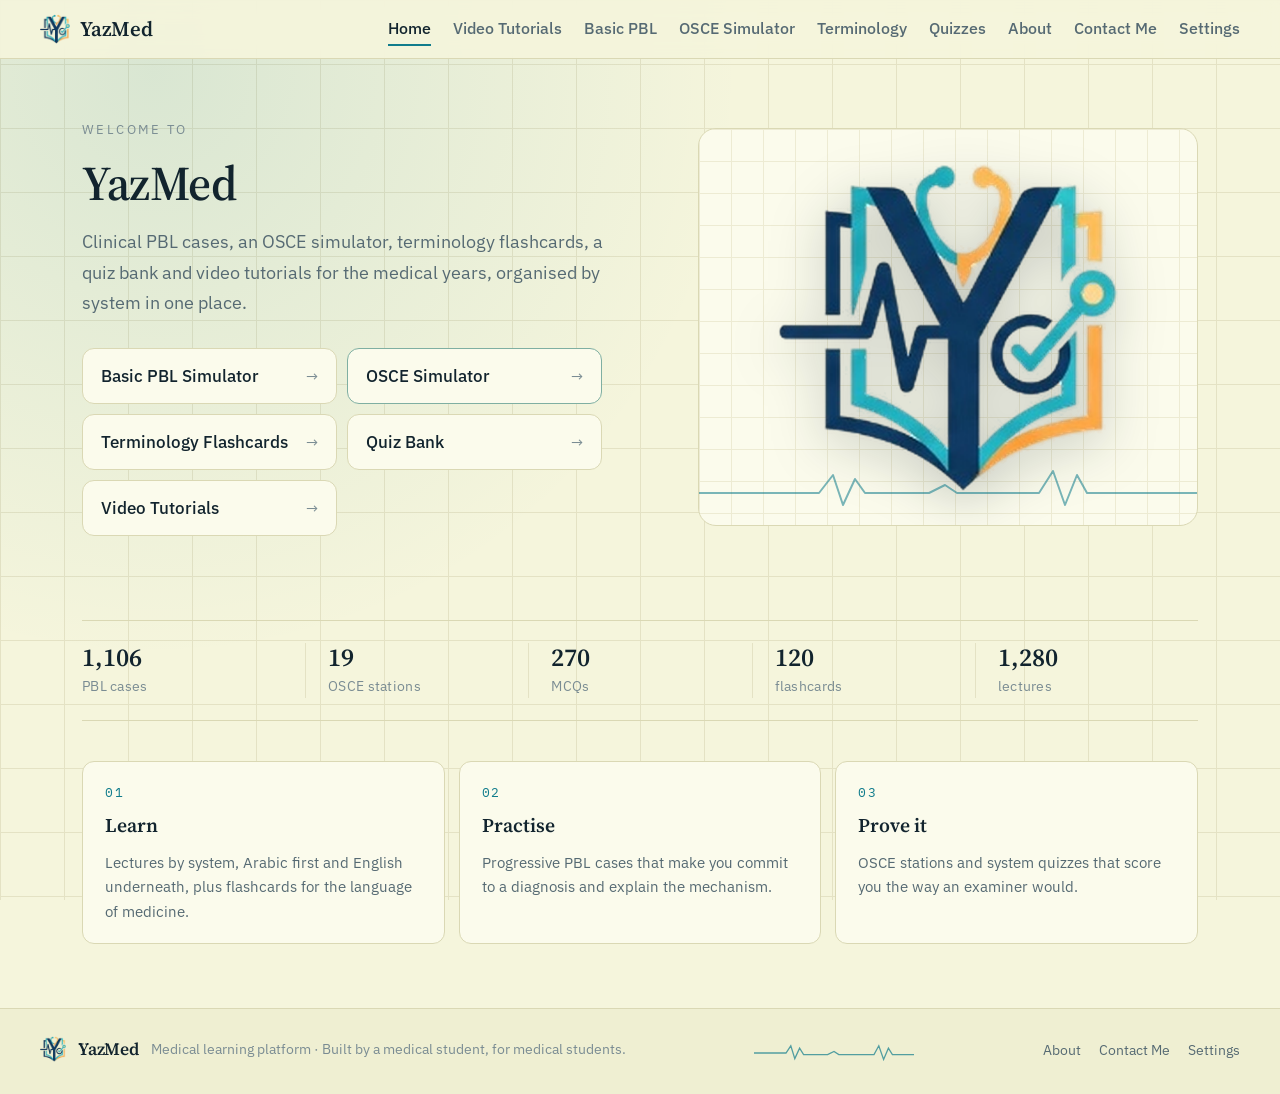
==== commit f61ea2a3: "Rebrand to YazMed: new logo and palette, light/dark themes, AR/EN UI, terminology flashcards, settin" ====
--- a/index.html
+++ b/index.html
@@ -3,38 +3,132 @@
 <head>
     <meta charset="UTF-8">
     <meta name="viewport" content="width=device-width, initial-scale=1.0">
+    <title>YazMed | Medical Learning Platform</title>
+    <meta name="description" content="YazMed is a medical learning platform: PBL cases, an OSCE simulator, terminology flashcards, a quiz bank and curated video lectures.">
+    <meta name="theme-color" content="#0C161E">
+    <link rel="icon" type="image/png" sizes="32x32" href="./favicon-32.png">
+    <link rel="icon" type="image/png" sizes="512x512" href="./icon.png">
+    <link rel="apple-touch-icon" href="./apple-touch-icon.png">
+    <meta property="og:title" content="YazMed | Medical Learning Platform">
+    <meta property="og:description" content="PBL cases, an OSCE simulator, terminology flashcards, a quiz bank and curated video lectures.">
+    <meta property="og:image" content="./logo.png">
     <link rel="preconnect" href="https://fonts.googleapis.com">
     <link rel="preconnect" href="https://fonts.gstatic.com" crossorigin>
-    <link href="https://fonts.googleapis.com/css2?family=IBM+Plex+Mono:wght@400;500&family=IBM+Plex+Sans:wght@400;500;600&family=Source+Serif+4:opsz,wght@8..60,400;8..60,600&display=swap" rel="stylesheet">
-
-    <title>Yazan's Medplat</title>
-    <link rel="icon" type="image/svg+xml" href="./logo.svg">
-    <style>
+    <link href="https://fonts.googleapis.com/css2?family=IBM+Plex+Mono:wght@400;500&family=IBM+Plex+Sans:wght@400;500;600&family=IBM+Plex+Sans+Arabic:wght@400;500;600&family=Noto+Naskh+Arabic:wght@400;600&family=Source+Serif+4:opsz,wght@8..60,400;8..60,600&display=swap" rel="stylesheet">
+    <script>
+      (function () {
+        try {
+          var t = localStorage.getItem('medplat-theme');
+          if (t === 'light' || t === 'dark') document.documentElement.setAttribute('data-theme', t);
+          var s = localStorage.getItem('medplat-size');
+          if (s === 's' || s === 'l') document.documentElement.setAttribute('data-size', s);
+          var l = localStorage.getItem('medplat-lang');
+          document.documentElement.lang = l === 'ar' ? 'ar' : 'en';
+          document.documentElement.dir = l === 'ar' ? 'rtl' : 'ltr';
+        } catch (e) {}
+      })();
+    </script>
+<style>
+        /* ============ YazMed theme ============
+           Brand palette taken from the logo: deep navy, teal, warm peach.
+           Dark is the default; light follows the system preference unless the
+           user forces a theme from Settings. */
+
         :root {
-            --bg: #14171a;
-            --bg-soft: #171b1f;
-            --surface: #1c2126;
-            --surface-2: #232a30;
-            --line: #2c343b;
-            --line-soft: #232a30;
-            --text: #e8e6e1;
-            --muted: #9aa5ad;
-            --dim: #78848c;
-            --accent: #79b3a5;
-            --accent-strong: #96c9bb;
-            --clinical: #c3a67f;
-            --ok: #7fb98f;
-            --warn: #d5a35f;
-            --err: #cd7f76;
-            --radius: 10px;
+            --navy: #0B3660;
+            --teal: #20A8B8;
+            --peach: #EDBF8F;
+
+            --bg: #0C161E;
+            --bg-soft: #101D27;
+            --surface: #13232E;
+            --surface-2: #1A2F3C;
+            --line: #203543;
+            --line-soft: #1A2C38;
+            --text: #E6EDF1;
+            --muted: #94A7B3;
+            --dim: #748794;
+            --accent: #37B3C2;
+            --accent-soft: rgba(55, 179, 194, .14);
+            --accent-2: #EFC08D;
+            --ok: #7FC49A;
+            --warn: #E0B070;
+            --err: #D98A80;
+            --shadow: 0 18px 40px rgba(3, 10, 15, .45);
+
+            --radius: 12px;
             --serif: 'Source Serif 4', Georgia, 'Times New Roman', serif;
             --sans: 'IBM Plex Sans', -apple-system, 'Segoe UI', Roboto, Helvetica, Arial, sans-serif;
             --mono: 'IBM Plex Mono', ui-monospace, SFMono-Regular, Menlo, monospace;
+            color-scheme: dark;
         }
 
+        @media (prefers-color-scheme: light) {
+            :root {
+                --bg: #F5F5DC;
+                --bg-soft: #EFEFD2;
+                --surface: #FBFBEC;
+                --surface-2: #F0F0D6;
+                --line: #DAD8B4;
+                --line-soft: #E4E2C4;
+                --text: #12242E;
+                --muted: #566A73;
+                --dim: #7A8C93;
+                --accent: #107C8C;
+                --accent-soft: rgba(16, 124, 140, .12);
+                --accent-2: #A9662F;
+                --ok: #2F7D51;
+                --warn: #9A6B1F;
+                --err: #A8423A;
+                --shadow: 0 18px 40px rgba(60, 60, 30, .12);
+                color-scheme: light;
+            }
+        }
+
+        html[data-theme="light"] {
+            --bg: #F5F5DC;
+            --bg-soft: #EFEFD2;
+            --surface: #FBFBEC;
+            --surface-2: #F0F0D6;
+            --line: #DAD8B4;
+            --line-soft: #E4E2C4;
+            --text: #12242E;
+            --muted: #566A73;
+            --dim: #7A8C93;
+            --accent: #107C8C;
+            --accent-soft: rgba(16, 124, 140, .12);
+            --accent-2: #A9662F;
+            --ok: #2F7D51;
+            --warn: #9A6B1F;
+            --err: #A8423A;
+            --shadow: 0 18px 40px rgba(60, 60, 30, .12);
+            color-scheme: light;
+        }
+
+        html[data-theme="dark"] {
+            --bg: #0C161E;
+            --bg-soft: #101D27;
+            --surface: #13232E;
+            --surface-2: #1A2F3C;
+            --line: #203543;
+            --line-soft: #1A2C38;
+            --text: #E6EDF1;
+            --muted: #94A7B3;
+            --dim: #748794;
+            --accent: #37B3C2;
+            --accent-soft: rgba(55, 179, 194, .14);
+            --accent-2: #EFC08D;
+            --ok: #7FC49A;
+            --warn: #E0B070;
+            --err: #D98A80;
+            --shadow: 0 18px 40px rgba(3, 10, 15, .45);
+            color-scheme: dark;
+        }
+
         * { box-sizing: border-box; }
-
         html { font-size: 17px; }
+        html[data-size="s"] { font-size: 15.5px; }
+        html[data-size="l"] { font-size: 18.5px; }
 
         body {
             margin: 0;
@@ -42,76 +136,67 @@
             font-size: 1rem;
             line-height: 1.65;
             color: var(--text);
-            background: var(--bg);
+            background-color: var(--bg);
+            /* the faint grid keeps large empty areas from reading as dead space */
+            background-image:
+                radial-gradient(circle at 12% 8%, var(--accent-soft), transparent 42%),
+                linear-gradient(to right, var(--line-soft) 1px, transparent 1px),
+                linear-gradient(to bottom, var(--line-soft) 1px, transparent 1px);
+            background-size: 100% 100%, 64px 64px, 64px 64px;
+            background-attachment: fixed;
             -webkit-font-smoothing: antialiased;
-            text-rendering: optimizeLegibility;
+            display: flex;
+            flex-direction: column;
+            min-height: 100vh;
         }
-
-        h1, h2, h3, h4 {
-            font-family: var(--serif);
-            font-weight: 600;
-            letter-spacing: -0.01em;
-            line-height: 1.25;
-            color: var(--text);
-            margin: 0 0 .5em;
-        }
+        html[dir="rtl"] body { font-family: 'IBM Plex Sans Arabic', 'IBM Plex Sans', Tahoma, sans-serif; }
+
+        h1, h2, h3, h4 { font-family: var(--serif); font-weight: 600; letter-spacing: -0.01em; line-height: 1.25; color: var(--text); margin: 0 0 .5em; }
+        html[dir="rtl"] h1, html[dir="rtl"] h2, html[dir="rtl"] h3, html[dir="rtl"] h4 { font-family: 'Noto Naskh Arabic', 'IBM Plex Sans Arabic', serif; letter-spacing: 0; }
         h1 { font-size: 2.1rem; }
         h2 { font-size: 1.5rem; }
         h3 { font-size: 1.2rem; }
         h4 { font-size: 1.02rem; }
         p { margin: 0 0 1em; }
         a { color: var(--accent); text-decoration: none; }
-        a:hover { color: var(--accent-strong); text-decoration: underline; }
+        a:hover { color: var(--accent-2); text-decoration: underline; }
         b, strong { font-weight: 600; }
-        ::selection { background: rgba(121, 179, 165, .28); }
-
+        ::selection { background: var(--accent-soft); }
         button, input, select, textarea { font-family: inherit; font-size: inherit; color: inherit; }
         button { cursor: pointer; }
-        button:focus-visible, a:focus-visible, input:focus-visible, select:focus-visible, textarea:focus-visible {
-            outline: 2px solid var(--accent);
-            outline-offset: 2px;
-        }
+        :focus-visible { outline: 2px solid var(--accent); outline-offset: 2px; }
 
         /* ---------- header ---------- */
         .app-header {
             position: sticky;
             top: 0;
-            z-index: 100;
+            z-index: 120;
             display: flex;
             align-items: center;
             justify-content: space-between;
             gap: 24px;
-            padding: 14px clamp(16px, 4vw, 40px);
-            background: rgba(20, 23, 26, .94);
+            padding: 12px clamp(16px, 4vw, 40px);
+            background: color-mix(in srgb, var(--bg) 92%, transparent);
             border-bottom: 1px solid var(--line);
-            backdrop-filter: blur(8px);
+            backdrop-filter: blur(10px);
         }
-        .logo { display: flex; align-items: center; gap: 10px; cursor: pointer; }
-        .logo-img { width: 30px; height: 30px; object-fit: contain; }
-        .logo-text {
-            font-family: var(--serif);
-            font-size: 1.12rem;
-            font-weight: 600;
-            color: var(--text);
-            letter-spacing: .01em;
-            white-space: nowrap;
-        }
-        .main-nav { display: flex; align-items: center; gap: 26px; flex-wrap: wrap; }
+        .logo { display: flex; align-items: center; gap: 10px; cursor: pointer; background: none; border: none; padding: 0; }
+        .logo-mark { height: 30px; width: 30px; display: block; }
+        .logo-word { font-family: var(--serif); font-size: 1.22rem; font-weight: 600; letter-spacing: -.01em; color: var(--text); }
+        .logo:hover .logo-mark { opacity: .85; }
+        .main-nav { display: flex; align-items: center; gap: 22px; flex-wrap: wrap; }
         .nav-btn {
-            background: none;
-            border: none;
-            border-bottom: 2px solid transparent;
-            padding: 6px 0;
-            color: var(--muted);
-            font-size: .93rem;
-            font-weight: 500;
-            letter-spacing: .01em;
+            background: none; border: none; border-bottom: 2px solid transparent;
+            padding: 6px 0; color: var(--muted); font-size: .92rem; font-weight: 500;
             transition: color .15s ease, border-color .15s ease;
         }
         .nav-btn:hover { color: var(--text); }
         .nav-btn.active { color: var(--text); border-bottom-color: var(--accent); }
-
-        /* ---------- views ---------- */
+        .nav-icon { width: 15px; height: 15px; display: inline-block; vertical-align: -2px; }
+        .nav-btn.icon-only { display: inline-flex; align-items: center; gap: 6px; }
+
+        /* ---------- layout ---------- */
+        main { flex: 1; display: flex; flex-direction: column; }
         .view {
             display: none;
             flex-direction: column;
@@ -119,668 +204,435 @@
             width: 100%;
             max-width: 1180px;
             margin: 0 auto;
-            padding: 40px clamp(16px, 4vw, 32px) 80px;
+            padding: 40px clamp(16px, 4vw, 32px) 64px;
         }
-        #view-landing { justify-content: center; min-height: calc(100vh - 62px); padding-top: 0; padding-bottom: 0; }
-
-        /* ---------- landing ---------- */
-        .landing-box { max-width: 720px; text-align: left; }
-        .welcome-text {
-            font-size: .8rem;
-            letter-spacing: .18em;
-            text-transform: uppercase;
-            color: var(--dim);
-            margin-bottom: 14px;
-        }
-        .main-title {
-            font-family: var(--serif);
-            font-size: clamp(2rem, 5vw, 2.9rem);
-            color: var(--text);
-            margin: 0 0 16px;
-        }
-        .welcome-sub {
-            color: var(--muted);
-            font-size: 1.05rem;
-            line-height: 1.7;
-            max-width: 60ch;
-            margin-bottom: 34px;
-        }
-        .big-buttons { display: grid; grid-template-columns: repeat(2, minmax(0, 1fr)); gap: 12px; }
-        .big-btn {
+
+        /* ---------- hero ---------- */
+        .hero { display: grid; grid-template-columns: 1.05fr .95fr; gap: clamp(24px, 5vw, 64px); align-items: center; width: 100%; padding: 20px 0 40px; }
+        .hero-art {
+            position: relative;
+            background: var(--surface);
+            border: 1px solid var(--line);
+            border-radius: 18px;
+            padding: 28px;
             display: flex;
             align-items: center;
-            justify-content: space-between;
-            gap: 14px;
-            background: var(--surface);
-            border: 1px solid var(--line);
-            border-radius: var(--radius);
-            padding: 20px 22px;
-            color: var(--text);
-            text-align: left;
-            transition: border-color .16s ease, background .16s ease;
+            justify-content: center;
+            min-height: 320px;
+            overflow: hidden;
+        }
+        .hero-art::before {
+            content: "";
+            position: absolute;
+            inset: 0;
+            background-image: linear-gradient(to right, var(--line-soft) 1px, transparent 1px),
+                              linear-gradient(to bottom, var(--line-soft) 1px, transparent 1px);
+            background-size: 32px 32px;
+            opacity: .6;
+            pointer-events: none;
+        }
+        .hero-emblem { position: relative; width: min(78%, 340px); height: auto; filter: drop-shadow(0 12px 26px rgba(4, 20, 30, .25)); }
+        .hero-ecg { position: absolute; left: 0; right: 0; bottom: 18px; height: 46px; opacity: .55; }
+        .hero-ecg path { fill: none; stroke: var(--accent); stroke-width: 2; stroke-linejoin: round; stroke-linecap: round; }
+        .welcome-text { font-size: .78rem; letter-spacing: .18em; text-transform: uppercase; color: var(--dim); margin-bottom: 12px; }
+        .main-title { font-size: clamp(2rem, 4.4vw, 2.85rem); margin: 0 0 14px; }
+        .welcome-sub { color: var(--muted); font-size: 1.04rem; line-height: 1.7; max-width: 52ch; margin-bottom: 30px; }
+        .big-buttons { display: grid; grid-template-columns: repeat(2, minmax(0, 1fr)); gap: 10px; max-width: 520px; }
+        .big-btn {
+            display: flex; align-items: center; justify-content: space-between; gap: 12px;
+            background: var(--surface); border: 1px solid var(--line); border-radius: var(--radius);
+            padding: 16px 18px; color: var(--text); text-align: start;
+            transition: border-color .16s ease, transform .16s ease;
         }
         .big-btn:hover { border-color: var(--accent); background: var(--surface-2); }
-        .big-btn::after { content: "\2192"; color: var(--dim); font-size: .95rem; transition: transform .16s ease, color .16s ease; }
+        .big-btn::after { content: "\2192"; color: var(--dim); font-size: .9rem; transition: transform .16s ease, color .16s ease; }
+        html[dir="rtl"] .big-btn::after { content: "\2190"; }
         .big-btn:hover::after { color: var(--accent); transform: translateX(3px); }
-        .big-label { font-weight: 500; font-size: 1rem; letter-spacing: .01em; }
-        .big-btn-primary .big-label { color: var(--text); }
+        .big-label { font-weight: 500; font-size: .98rem; }
+        .big-btn-primary { border-color: color-mix(in srgb, var(--accent) 45%, var(--line)); }
+
+        .stats-band {
+            display: grid; grid-template-columns: repeat(auto-fit, minmax(150px, 1fr));
+            width: 100%; margin-top: 44px; padding: 22px 0; border-top: 1px solid var(--line);
+            border-bottom: 1px solid var(--line);
+        }
+        .stats-band .stat { display: flex; flex-direction: column; gap: 2px; padding-inline-end: 18px; }
+        .stats-band .stat + .stat { padding-inline-start: 22px; border-inline-start: 1px solid var(--line-soft); }
+        .stats-band b { font-family: var(--serif); font-size: 1.5rem; font-weight: 600; color: var(--text); line-height: 1.2; }
+        .stats-band span { color: var(--dim); font-size: .82rem; letter-spacing: .02em; }
+
+        .path-band { display: grid; grid-template-columns: repeat(auto-fit, minmax(260px, 1fr)); gap: 14px; width: 100%; margin-top: 40px; }
+        .path-step {
+            display: flex; flex-direction: column; align-items: flex-start; gap: 8px; text-align: start;
+            background: var(--surface); border: 1px solid var(--line); border-radius: var(--radius);
+            padding: 20px 22px; color: var(--muted); font-size: .9rem; line-height: 1.6;
+            transition: border-color .16s ease, transform .16s ease;
+        }
+        .path-step:hover { border-color: var(--accent); transform: translateY(-2px); }
+        .path-step b { font-family: var(--serif); font-size: 1.15rem; color: var(--text); font-weight: 600; }
+        .step-no { font-family: var(--mono); font-size: .74rem; letter-spacing: .12em; color: var(--accent); }
 
         /* ---------- section headers ---------- */
-        .top-header-area { text-align: center; margin-bottom: 30px; }
+        .top-header-area { text-align: center; margin-bottom: 28px; }
         .top-header-area .main-title { font-size: clamp(1.6rem, 3.4vw, 2.15rem); }
         .section-title { text-align: center; margin-bottom: 8px; }
-        .section-note {
-            color: var(--muted);
-            font-size: .96rem;
-            max-width: 68ch;
-            margin: 0 auto 26px;
-            text-align: center;
-            line-height: 1.7;
+        .section-note { color: var(--muted); font-size: .95rem; max-width: 68ch; margin: 0 auto 24px; text-align: center; line-height: 1.7; }
+        .block-title {
+            width: 100%; font-family: var(--serif); font-size: 1.12rem; color: var(--text);
+            margin: 32px 0 14px; padding-bottom: 8px; border-bottom: 1px solid var(--line);
+            display: flex; align-items: center; gap: 10px;
         }
-        .block-title {
-            width: 100%;
-            max-width: 1180px;
-            font-family: var(--serif);
-            font-size: 1.15rem;
-            color: var(--text);
-            margin: 34px 0 14px;
-            padding-bottom: 8px;
-            border-bottom: 1px solid var(--line);
-        }
+        .block-title::after { content: ""; flex: 1; height: 1px; background: linear-gradient(to right, var(--line), transparent); }
         .back-section, .back-btn {
-            align-self: flex-start;
-            display: inline-flex;
-            align-items: center;
-            gap: 8px;
-            background: none;
-            border: 1px solid var(--line);
-            border-radius: 8px;
-            color: var(--muted);
-            padding: 8px 14px;
-            font-size: .86rem;
-            margin-bottom: 24px;
+            align-self: flex-start; display: inline-flex; align-items: center; gap: 8px;
+            background: none; border: 1px solid var(--line); border-radius: 8px;
+            color: var(--muted); padding: 8px 14px; font-size: .85rem; margin-bottom: 22px;
             transition: color .15s ease, border-color .15s ease;
         }
         .back-section:hover, .back-btn:hover { color: var(--text); border-color: var(--accent); }
         .back-btn svg { width: 15px; height: 15px; }
-
-        /* ---------- category grids ---------- */
-        .limbs-container {
-            align-items: start;
-            display: grid;
-            grid-template-columns: repeat(auto-fit, minmax(280px, 1fr));
-            gap: 16px;
-            width: 100%;
-            margin-bottom: 10px;
+        html[dir="rtl"] .back-btn svg { transform: scaleX(-1); }
+
+        /* ---------- grids and cards ---------- */
+        .limbs-container { display: grid; grid-template-columns: repeat(auto-fit, minmax(280px, 1fr)); gap: 16px; width: 100%; align-items: start; }
+        .limb-column { background: var(--surface); border: 1px solid var(--line); border-radius: var(--radius); padding: 18px; display: flex; flex-direction: column; gap: 10px; }
+        .limb-column h2 { font-size: 1.02rem; margin: 0 0 4px; padding-bottom: 10px; border-bottom: 1px solid var(--line-soft); }
+        .cat-grid { display: grid; grid-template-columns: repeat(auto-fill, minmax(258px, 1fr)); gap: 14px; width: 100%; margin-bottom: 18px; }
+        .start-box, .vid-sub-btn, .osce-station, .flash-level {
+            display: flex; flex-direction: column; align-items: flex-start; justify-content: center; gap: 6px;
+            min-height: 96px; background: var(--surface); border: 1px solid var(--line); border-radius: var(--radius);
+            padding: 18px 20px; color: var(--text); font-size: 1rem; font-weight: 500; text-align: start;
+            transition: border-color .16s ease, transform .16s ease;
         }
-        .limb-column {
-            background: var(--surface);
-            border: 1px solid var(--line);
-            border-radius: var(--radius);
-            padding: 18px;
-            display: flex;
-            flex-direction: column;
-            gap: 10px;
-        }
-        .limb-column h2 {
-            font-size: 1.05rem;
-            color: var(--text);
-            margin: 0 0 4px;
-            padding-bottom: 10px;
-            border-bottom: 1px solid var(--line-soft);
-        }
-        .cat-grid {
-            display: grid;
-            grid-template-columns: repeat(auto-fill, minmax(258px, 1fr));
-            gap: 14px;
-            width: 100%;
-            margin-bottom: 20px;
-        }
-        .start-box {
-            display: flex;
-            flex-direction: column;
-            align-items: flex-start;
-            justify-content: center;
-            gap: 6px;
-            min-height: 96px;
-            background: var(--surface);
-            border: 1px solid var(--line);
-            border-radius: var(--radius);
-            padding: 18px 20px;
-            color: var(--text);
-            font-size: 1rem;
-            font-weight: 500;
-            text-align: left;
-            transition: border-color .16s ease, background .16s ease;
-        }
-        .start-box:hover { border-color: var(--accent); background: var(--surface-2); }
-        .cat-meta { display: block; font-size: .8rem; font-weight: 400; color: var(--dim); letter-spacing: .01em; }
-        .cat-status { display: block; font-size: .78rem; font-weight: 400; color: var(--accent); }
-
-        /* ---------- quiz track tabs ---------- */
-        .track-tabs { display: flex; gap: 8px; justify-content: center; margin: 6px 0 26px; flex-wrap: wrap; }
+        .start-box:hover, .vid-sub-btn:hover, .osce-station:hover, .flash-level:hover { border-color: var(--accent); background: var(--surface-2); transform: translateY(-1px); }
+        .cat-meta, .station-meta, .vid-count, .flash-count { font-size: .79rem; font-weight: 400; color: var(--dim); }
+        .cat-status { font-size: .78rem; font-weight: 400; color: var(--accent); }
+
+        /* ---------- tabs ---------- */
+        .track-tabs { display: flex; gap: 8px; justify-content: center; margin: 4px 0 24px; flex-wrap: wrap; }
         .track-tab {
-            background: none;
-            border: 1px solid var(--line);
-            border-radius: 8px;
-            padding: 9px 20px;
-            color: var(--muted);
-            font-size: .9rem;
-            font-weight: 500;
-            transition: all .15s ease;
+            background: none; border: 1px solid var(--line); border-radius: 8px; padding: 9px 20px;
+            color: var(--muted); font-size: .9rem; font-weight: 500; transition: border-color .15s ease, color .15s ease;
         }
         .track-tab:hover { color: var(--text); border-color: var(--accent); }
         .track-tab.active { background: var(--surface-2); border-color: var(--accent); color: var(--text); }
 
         /* ---------- videos ---------- */
-        #videos-root, #quiz-grid { width: 100%; }
-        .videos-menu {
-            display: grid;
-            grid-template-columns: repeat(auto-fit, minmax(280px, 1fr));
-            gap: 14px;
-            width: 100%;
-            margin: 6px auto 0;
-        }
-        .vid-sub-btn {
-            display: flex;
-            flex-direction: column;
-            align-items: flex-start;
-            gap: 6px;
-            width: 100%;
-            min-height: 96px;
-            background: var(--surface);
-            border: 1px solid var(--line);
-            border-radius: var(--radius);
-            padding: 20px;
-            color: var(--text);
-            font-size: 1.02rem;
-            font-weight: 500;
-            text-align: left;
-            transition: border-color .16s ease, background .16s ease;
-        }
-        .vid-sub-btn:hover { border-color: var(--accent); background: var(--surface-2); }
-        .vid-count { font-size: .8rem; font-weight: 400; color: var(--dim); }
-        .vid-crumb { align-self: flex-start; color: var(--muted); font-size: .88rem; margin: 0 0 18px; }
+        #videos-root, #quiz-grid, #flash-root, #pbl-grid { width: 100%; }
+        .videos-menu { display: grid; grid-template-columns: repeat(auto-fit, minmax(280px, 1fr)); gap: 14px; width: 100%; }
+        .vid-crumb { align-self: flex-start; color: var(--muted); font-size: .88rem; margin: 0 0 16px; }
         .vid-crumb b { color: var(--text); font-weight: 600; }
-        .vid-note { color: var(--muted); font-size: .96rem; max-width: 60ch; text-align: center; margin: 20px auto; }
+        .vid-note { color: var(--muted); font-size: .95rem; max-width: 60ch; text-align: center; margin: 20px auto; }
         .vid-empty { color: var(--dim); font-size: .85rem; margin: 16px 0 0; }
-        .lang-block { width: 100%; margin: 34px 0 0; }
-        .lang-title {
-            display: flex;
-            align-items: baseline;
-            gap: 12px;
-            font-family: var(--serif);
-            font-size: 1.1rem;
-            color: var(--text);
-            padding-bottom: 10px;
-            border-bottom: 1px solid var(--line);
-            margin-bottom: 18px;
-        }
-        .lang-tag {
-            font-family: var(--sans);
-            font-size: .68rem;
-            letter-spacing: .14em;
-            text-transform: uppercase;
-            color: var(--dim);
-            border: 1px solid var(--line);
-            border-radius: 4px;
-            padding: 2px 7px;
-        }
-        .lang-title.lang-ar { border-bottom-color: rgba(121, 179, 165, .5); }
-        .lang-title.lang-en { border-bottom-color: rgba(195, 166, 127, .45); }
-        .video-grid {
-            display: grid;
-            grid-template-columns: repeat(auto-fill, minmax(230px, 1fr));
-            gap: 16px;
-            width: 100%;
-        }
-        .video-card {
-            display: flex;
-            flex-direction: column;
-            background: var(--surface);
-            border: 1px solid var(--line);
-            border-radius: var(--radius);
-            overflow: hidden;
-            color: var(--text);
-            transition: border-color .16s ease, background .16s ease;
-        }
+        .lang-block { width: 100%; margin: 32px 0 0; }
+        .lang-title { display: flex; align-items: baseline; gap: 12px; font-family: var(--serif); font-size: 1.08rem; padding-bottom: 10px; border-bottom: 1px solid var(--line); margin-bottom: 18px; }
+        .lang-tag { font-family: var(--sans); font-size: .66rem; letter-spacing: .14em; text-transform: uppercase; color: var(--dim); border: 1px solid var(--line); border-radius: 4px; padding: 2px 7px; }
+        .lang-title.lang-ar { border-bottom-color: color-mix(in srgb, var(--accent) 55%, var(--line)); }
+        .lang-title.lang-en { border-bottom-color: color-mix(in srgb, var(--accent-2) 45%, var(--line)); }
+        .video-grid { display: grid; grid-template-columns: repeat(auto-fill, minmax(230px, 1fr)); gap: 16px; width: 100%; }
+        .video-card { display: flex; flex-direction: column; background: var(--surface); border: 1px solid var(--line); border-radius: var(--radius); overflow: hidden; color: var(--text); transition: border-color .16s ease; }
         .video-card:hover { border-color: var(--accent); text-decoration: none; background: var(--surface-2); }
         .video-thumb-wrap { position: relative; display: block; }
-        .video-thumb { display: block; width: 100%; aspect-ratio: 16 / 9; object-fit: cover; background: #0e1113; }
-        .vid-play-badge {
-            position: absolute;
-            left: 10px;
-            bottom: 10px;
-            background: rgba(14, 17, 19, .8);
-            color: #fff;
-            border-radius: 4px;
-            padding: 2px 8px;
-            font-size: .7rem;
-        }
-        .video-title { padding: 12px 13px 4px; font-size: .86rem; line-height: 1.5; color: var(--text); }
-        .vch { padding: 0 13px 13px; font-size: .74rem; color: var(--dim); line-height: 1.5; }
-        .chip {
-            display: inline-block;
-            font-size: .64rem;
-            letter-spacing: .08em;
-            padding: 1px 6px;
-            border-radius: 4px;
-            margin-left: 4px;
-            border: 1px solid var(--line);
-            color: var(--dim);
-        }
-        .chip-ar { border-color: rgba(121, 179, 165, .45); color: var(--accent); }
-        .chip-en { border-color: rgba(195, 166, 127, .45); color: var(--clinical); }
-        .chip-exp { border-color: rgba(213, 163, 95, .5); color: var(--warn); }
+        .video-thumb { display: block; width: 100%; aspect-ratio: 16 / 9; object-fit: cover; background: var(--bg-soft); }
+        .vid-play-badge { position: absolute; inset-inline-start: 10px; bottom: 10px; background: rgba(6, 14, 20, .8); color: #fff; border-radius: 4px; padding: 2px 8px; font-size: .68rem; }
+        .video-title { padding: 12px 13px 4px; font-size: .86rem; line-height: 1.5; }
+        .vch { padding: 0 13px 13px; font-size: .73rem; color: var(--dim); line-height: 1.5; }
+        .chip { display: inline-block; font-size: .63rem; letter-spacing: .08em; padding: 1px 6px; border-radius: 4px; margin-inline-start: 4px; border: 1px solid var(--line); color: var(--dim); }
+        .chip-ar { border-color: color-mix(in srgb, var(--accent) 50%, var(--line)); color: var(--accent); }
+        .chip-en { border-color: color-mix(in srgb, var(--accent-2) 45%, var(--line)); color: var(--accent-2); }
+        .chip-exp { border-color: color-mix(in srgb, var(--warn) 55%, var(--line)); color: var(--warn); }
 
         /* ---------- video player ---------- */
-        .video-player-overlay {
-            position: fixed;
-            inset: 0;
-            background: rgba(8, 10, 12, .9);
-            z-index: 2000;
-            display: none;
-            align-items: center;
-            justify-content: center;
-            padding: 20px;
-        }
-        .video-player-box {
-            background: var(--surface);
-            border: 1px solid var(--line);
-            border-radius: 12px;
-            width: 100%;
-            max-width: 900px;
-            padding: 16px;
-        }
+        .video-player-overlay { position: fixed; inset: 0; background: rgba(4, 10, 14, .9); z-index: 2000; display: none; align-items: center; justify-content: center; padding: 20px; }
+        .video-player-box { background: var(--surface); border: 1px solid var(--line); border-radius: 12px; width: 100%; max-width: 900px; padding: 16px; box-shadow: var(--shadow); }
         .video-player-head { display: flex; align-items: flex-start; justify-content: space-between; gap: 14px; margin-bottom: 12px; }
-        .video-player-title { font-family: var(--serif); font-size: .98rem; line-height: 1.45; color: var(--text); }
-        .video-player-close {
-            background: none;
-            border: 1px solid var(--line);
-            border-radius: 6px;
-            color: var(--muted);
-            width: 30px;
-            height: 30px;
-            font-size: 1rem;
-            flex-shrink: 0;
-        }
+        .video-player-title { font-family: var(--serif); font-size: .98rem; line-height: 1.45; }
+        .video-player-close { background: none; border: 1px solid var(--line); border-radius: 6px; color: var(--muted); width: 30px; height: 30px; font-size: 1rem; flex-shrink: 0; }
         .video-player-close:hover { color: var(--text); border-color: var(--err); }
         .video-player-frame { position: relative; padding-top: 56.25%; background: #000; border-radius: 8px; overflow: hidden; }
         .video-player-frame iframe { position: absolute; inset: 0; width: 100%; height: 100%; border: none; }
         .video-player-links { margin-top: 12px; }
         .video-player-links a { font-size: .84rem; }
 
-        /* ---------- PBL case screen ---------- */
-        .simulator-container {
-            display: none;
-            width: 100%;
-            max-width: 900px;
-            margin: 0 auto;
-            padding: 28px clamp(16px, 4vw, 24px) 80px;
-        }
-        .level-track { display: flex; align-items: center; gap: 14px; margin-bottom: 24px; flex-wrap: wrap; }
-        .level-pill {
-            font-size: .78rem;
-            letter-spacing: .08em;
-            text-transform: uppercase;
-            color: var(--accent);
-            border: 1px solid rgba(121, 179, 165, .4);
-            border-radius: 4px;
-            padding: 3px 9px;
-        }
+        /* ---------- PBL case ---------- */
+        .simulator-container { display: none; width: 100%; max-width: 900px; margin: 0 auto; padding: 28px clamp(16px, 4vw, 24px) 70px; }
+        .level-track { display: flex; align-items: center; gap: 14px; margin-bottom: 22px; flex-wrap: wrap; }
+        .level-pill { font-size: .76rem; letter-spacing: .08em; text-transform: uppercase; color: var(--accent); border: 1px solid color-mix(in srgb, var(--accent) 45%, var(--line)); border-radius: 4px; padding: 3px 9px; }
         .progress-track { flex: 1; min-width: 120px; height: 4px; background: var(--surface-2); border-radius: 2px; overflow: hidden; }
         .progress-fill { height: 100%; width: 0; background: var(--accent); transition: width .25s ease; }
         .level-count { font-size: .78rem; color: var(--dim); }
-        .sim-header { font-family: var(--serif); font-size: 1.45rem; text-align: center; margin-bottom: 22px; }
+        .sim-header { font-size: 1.42rem; text-align: center; margin-bottom: 20px; }
         .case-objective { text-align: center; color: var(--dim); font-size: .84rem; margin: 0 auto 16px; max-width: 60ch; }
         .clinical-history {
-            background: var(--surface);
-            border: 1px solid var(--line);
-            border-left: 2px solid var(--accent);
-            border-radius: var(--radius);
-            padding: 26px 28px;
-            font-size: 1.04rem;
-            line-height: 1.75;
-            color: var(--text);
-            max-width: 760px;
-            margin: 0 auto 16px;
-            text-align: left;
+            background: var(--surface); border: 1px solid var(--line); border-inline-start: 3px solid var(--accent);
+            border-radius: var(--radius); padding: 26px 28px; font-size: 1.03rem; line-height: 1.75;
+            max-width: 760px; margin: 0 auto 16px; text-align: start;
         }
-        .clinical-history strong {
-            display: block;
-            font-family: var(--sans);
-            font-size: .76rem;
-            letter-spacing: .14em;
-            text-transform: uppercase;
-            color: var(--dim);
-            margin-bottom: 6px;
-            font-weight: 600;
-        }
-        .diagnostic-viewer {
-            max-width: 760px;
-            margin: 0 auto 22px;
-            padding: 16px 20px;
-            background: var(--bg-soft);
-            border: 1px dashed var(--line);
-            border-radius: var(--radius);
-            font-size: .92rem;
-            line-height: 1.65;
-            color: var(--muted);
-        }
-        .options-grid { display: grid; grid-template-columns: repeat(auto-fit, minmax(260px, 1fr)); gap: 10px; margin-bottom: 18px; }
-        .option-btn {
-            background: var(--surface);
-            border: 1px solid var(--line);
-            border-radius: var(--radius);
-            padding: 16px 18px;
-            color: var(--text);
-            font-size: .96rem;
-            line-height: 1.5;
-            text-align: left;
-            transition: border-color .15s ease, background .15s ease;
-        }
+        .clinical-history strong { display: block; font-family: var(--sans); font-size: .74rem; letter-spacing: .14em; text-transform: uppercase; color: var(--dim); margin-bottom: 8px; font-weight: 600; }
+        .diagnostic-viewer { max-width: 760px; margin: 0 auto 20px; padding: 15px 20px; background: var(--bg-soft); border: 1px dashed var(--line); border-radius: var(--radius); font-size: .91rem; line-height: 1.65; color: var(--muted); }
+        .options-grid { display: grid; grid-template-columns: repeat(auto-fit, minmax(260px, 1fr)); gap: 10px; margin-bottom: 16px; }
+        .option-btn { background: var(--surface); border: 1px solid var(--line); border-radius: var(--radius); padding: 15px 18px; color: var(--text); font-size: .95rem; line-height: 1.5; text-align: start; transition: border-color .15s ease, background .15s ease; }
         .option-btn:hover:not(:disabled) { border-color: var(--accent); background: var(--surface-2); }
-        .option-btn:disabled { cursor: default; opacity: .95; }
-        .feedback {
-            display: none;
-            border-radius: var(--radius);
-            padding: 20px 22px;
-            font-size: .95rem;
-            line-height: 1.7;
-            margin-bottom: 18px;
-        }
-        .correct-feedback { background: rgba(127, 185, 143, .1); border: 1px solid rgba(127, 185, 143, .4); }
-        .incorrect-feedback { background: rgba(205, 127, 118, .1); border: 1px solid rgba(205, 127, 118, .4); }
-        .feedback strong { font-family: var(--serif); font-size: 1.05rem; }
-        .next-btn, .tutor-btn {
-            border-radius: 8px;
-            padding: 12px 22px;
-            font-size: .92rem;
-            font-weight: 500;
-            border: 1px solid var(--line);
-            background: var(--surface);
-            color: var(--text);
-        }
+        .option-btn:disabled { cursor: default; }
+        .feedback { display: none; border-radius: var(--radius); padding: 20px 22px; font-size: .94rem; line-height: 1.7; margin-bottom: 16px; }
+        .correct-feedback { background: color-mix(in srgb, var(--ok) 12%, transparent); border: 1px solid color-mix(in srgb, var(--ok) 45%, var(--line)); }
+        .incorrect-feedback { background: color-mix(in srgb, var(--err) 12%, transparent); border: 1px solid color-mix(in srgb, var(--err) 45%, var(--line)); }
+        .feedback strong { font-family: var(--serif); font-size: 1.04rem; }
+        .next-btn, .tutor-btn { border-radius: 8px; padding: 11px 20px; font-size: .91rem; font-weight: 500; border: 1px solid var(--line); background: var(--surface); color: var(--text); }
         .next-btn { display: none; border-color: var(--accent); color: var(--accent); }
-        .next-btn:hover { background: var(--accent); color: #12191a; }
-        .tutor-btn { color: var(--muted); margin-left: 10px; }
+        .next-btn:hover { background: var(--accent); color: var(--bg); }
+        .tutor-btn { color: var(--muted); margin-inline-start: 10px; }
         .tutor-btn:hover { color: var(--text); border-color: var(--accent); }
-        .summary-box, .osce-card { background: var(--surface); border: 1px solid var(--line); border-radius: 12px; padding: 26px; }
-        .summary-box { display: none; margin-top: 10px; }
-        .summary-stats { color: var(--muted); font-size: .95rem; line-height: 1.9; margin-bottom: 18px; text-align: center; }
+        .summary-box, .osce-card { background: var(--surface); border: 1px solid var(--line); border-radius: var(--radius); padding: 26px; }
+        .summary-box { display: none; margin-top: 8px; }
+        .summary-stats { color: var(--muted); font-size: .94rem; line-height: 1.9; margin-bottom: 18px; text-align: center; }
         .stat-correct { color: var(--ok); font-weight: 600; }
         .stat-wrong { color: var(--err); font-weight: 600; }
         .actions-row { display: flex; gap: 10px; flex-wrap: wrap; justify-content: center; }
-        .btn-secondary {
-            background: none;
-            border: 1px solid var(--line);
-            border-radius: 8px;
-            padding: 11px 18px;
-            color: var(--muted);
-            font-size: .88rem;
-            transition: all .15s ease;
-        }
+        .btn-secondary { background: none; border: 1px solid var(--line); border-radius: 8px; padding: 10px 18px; color: var(--muted); font-size: .87rem; transition: border-color .15s ease, color .15s ease; }
         .btn-secondary:hover { color: var(--text); border-color: var(--accent); }
 
-        /* ---------- OSCE simulator home ---------- */
+        /* ---------- OSCE ---------- */
         .osce-home-grid { width: 100%; }
-        .osce-group { margin-bottom: 34px; }
-        .osce-group h3 {
-            font-family: var(--serif);
-            font-size: 1.12rem;
-            color: var(--text);
-            margin: 0 0 14px;
-            padding-bottom: 8px;
-            border-bottom: 1px solid var(--line);
-        }
-        .osce-station {
-            display: flex;
-            flex-direction: column;
-            align-items: flex-start;
-            justify-content: center;
-            gap: 6px;
-            min-height: 96px;
-            background: var(--surface);
-            border: 1px solid var(--line);
-            border-radius: var(--radius);
-            padding: 18px 20px;
-            color: var(--text);
-            font-size: 1rem;
-            font-weight: 500;
-            text-align: left;
-            transition: border-color .16s ease, background .16s ease;
-        }
-        .osce-station:hover { border-color: var(--clinical); background: var(--surface-2); }
-        .station-meta { font-size: .78rem; font-weight: 400; color: var(--dim); }
-
-        /* ---------- OSCE station ---------- */
-        .osce-screen { display: none; width: 100%; max-width: 980px; margin: 0 auto; padding: 26px clamp(16px, 4vw, 24px) 80px; }
-        .osce-head { display: flex; align-items: center; gap: 14px; margin-bottom: 20px; }
-        .osce-head h2 { font-size: 1.2rem; margin: 0; color: var(--text); }
-        .ai-settings {
-            margin-left: auto;
-            background: none;
-            border: 1px solid var(--line);
-            border-radius: 6px;
-            color: var(--dim);
-            padding: 6px 12px;
-            font-size: .76rem;
-        }
+        .osce-group { margin-bottom: 30px; }
+        .osce-group h3 { font-size: 1.08rem; margin: 0 0 12px; padding-bottom: 8px; border-bottom: 1px solid var(--line); }
+        .osce-station:hover { border-color: var(--accent-2); }
+        .osce-screen { display: none; width: 100%; max-width: 980px; margin: 0 auto; padding: 26px clamp(16px, 4vw, 24px) 70px; }
+        .osce-head { display: flex; align-items: center; gap: 14px; margin-bottom: 18px; }
+        .osce-head h2 { font-size: 1.18rem; margin: 0; }
+        .ai-settings { margin-inline-start: auto; background: none; border: 1px solid var(--line); border-radius: 6px; color: var(--dim); padding: 6px 12px; font-size: .75rem; }
         .ai-settings:hover { color: var(--text); border-color: var(--accent); }
-        .osce-chat {
-            background: var(--bg-soft);
-            border: 1px solid var(--line);
-            border-radius: 12px;
-            padding: 18px;
-            height: 300px;
-            overflow-y: auto;
-            display: flex;
-            flex-direction: column;
-            gap: 10px;
-        }
-        .osce-msg { max-width: 78%; padding: 11px 15px; border-radius: 12px; font-size: .93rem; line-height: 1.6; }
-        .osce-patient { background: var(--surface-2); color: var(--text); align-self: flex-start; border-bottom-left-radius: 3px; }
-        .osce-you { background: rgba(121, 179, 165, .16); color: var(--text); align-self: flex-end; border-bottom-right-radius: 3px; }
-        .osce-system { background: none; border: 1px dashed var(--line); color: var(--muted); font-family: var(--mono); font-size: .82rem; align-self: flex-start; }
-        .osce-panel { margin-top: 20px; }
+        .osce-chat { background: var(--bg-soft); border: 1px solid var(--line); border-radius: var(--radius); padding: 18px; height: 300px; overflow-y: auto; display: flex; flex-direction: column; gap: 10px; }
+        .osce-msg { max-width: 78%; padding: 11px 15px; border-radius: 12px; font-size: .92rem; line-height: 1.6; }
+        .osce-patient { background: var(--surface-2); align-self: flex-start; border-end-start-radius: 3px; }
+        .osce-you { background: var(--accent-soft); align-self: flex-end; border-end-end-radius: 3px; }
+        .osce-system { background: none; border: 1px dashed var(--line); color: var(--muted); font-family: var(--mono); font-size: .81rem; align-self: flex-start; }
+        .osce-panel { margin-top: 18px; }
         .osce-stepper { display: grid; grid-template-columns: repeat(auto-fit, minmax(150px, 1fr)); gap: 8px; }
-        .osce-step {
-            background: none;
-            border: 1px solid var(--line);
-            border-radius: 8px;
-            padding: 12px 10px;
-            color: var(--muted);
-            font-size: .86rem;
-            text-align: left;
-        }
+        .osce-step { background: none; border: 1px solid var(--line); border-radius: 8px; padding: 12px 10px; color: var(--muted); font-size: .85rem; text-align: start; }
         .osce-step:hover { color: var(--text); border-color: var(--accent); }
         .osce-step.active { color: var(--text); border-color: var(--accent); background: var(--surface-2); }
-        .osce-step.done { border-color: rgba(127, 185, 143, .5); }
-        .osce-hintrow { color: var(--muted); font-size: .88rem; margin: 18px 0 12px; }
+        .osce-step.done { border-color: color-mix(in srgb, var(--ok) 50%, var(--line)); }
+        .osce-hintrow { color: var(--muted); font-size: .87rem; margin: 16px 0 12px; }
         .osce-inputrow { display: flex; gap: 8px; margin-bottom: 12px; }
-        .osce-inputrow input {
-            flex: 1;
-            background: var(--bg-soft);
-            border: 1px solid var(--line);
-            border-radius: 8px;
-            padding: 12px 14px;
-            color: var(--text);
-        }
+        .osce-inputrow input { flex: 1; background: var(--bg-soft); border: 1px solid var(--line); border-radius: 8px; padding: 12px 14px; }
         .osce-inputrow input::placeholder, .osce-plan::placeholder { color: var(--dim); }
-        .osce-send {
-            background: var(--surface-2);
-            border: 1px solid var(--accent);
-            color: var(--accent);
-            border-radius: 8px;
-            padding: 0 22px;
-            font-weight: 500;
-        }
-        .osce-send:hover { background: var(--accent); color: #12191a; }
+        .osce-send { background: var(--surface-2); border: 1px solid var(--accent); color: var(--accent); border-radius: 8px; padding: 0 22px; font-weight: 500; }
+        .osce-send:hover { background: var(--accent); color: var(--bg); }
         .osce-chips { display: flex; flex-wrap: wrap; gap: 8px; }
-        .osce-chip {
-            background: none;
-            border: 1px solid var(--line);
-            border-radius: 8px;
-            padding: 9px 14px;
-            color: var(--muted);
-            font-size: .85rem;
-            text-align: left;
-        }
+        .osce-chip { background: none; border: 1px solid var(--line); border-radius: 8px; padding: 9px 14px; color: var(--muted); font-size: .84rem; text-align: start; }
         .osce-chip:hover { color: var(--text); border-color: var(--accent); }
-        .osce-chip.picked { border-color: var(--accent); color: var(--text); background: rgba(121, 179, 165, .12); }
-        .osce-chip-flag { border-color: rgba(205, 127, 118, .45); color: #dda49c; }
-        .osce-select {
-            width: 100%;
-            background: var(--bg-soft);
-            border: 1px solid var(--line);
-            border-radius: 8px;
-            padding: 12px 14px;
-            margin-bottom: 12px;
-            color: var(--text);
-        }
-        .osce-plan {
-            width: 100%;
-            min-height: 130px;
-            background: var(--bg-soft);
-            border: 1px solid var(--line);
-            border-radius: 8px;
-            padding: 12px 14px;
-            color: var(--text);
-            line-height: 1.6;
-            resize: vertical;
-        }
-        .osce-finish {
-            margin-top: 14px;
-            background: none;
-            border: 1px solid var(--accent);
-            color: var(--accent);
-            border-radius: 8px;
-            padding: 12px 24px;
-            font-weight: 500;
-        }
-        .osce-finish:hover { background: var(--accent); color: #12191a; }
-        .osce-card h3 { font-size: 1.35rem; margin-bottom: 20px; }
-        .osce-card h4 { font-family: var(--sans); font-size: .78rem; letter-spacing: .14em; text-transform: uppercase; color: var(--dim); margin: 26px 0 10px; }
-        .score-row { display: grid; grid-template-columns: 180px 1fr 58px; gap: 12px; align-items: center; margin-bottom: 9px; font-size: .88rem; color: var(--muted); }
+        .osce-chip.picked { border-color: var(--accent); color: var(--text); background: var(--accent-soft); }
+        .osce-chip-flag { border-color: color-mix(in srgb, var(--err) 45%, var(--line)); color: var(--err); }
+        .osce-select { width: 100%; background: var(--bg-soft); border: 1px solid var(--line); border-radius: 8px; padding: 12px 14px; margin-bottom: 12px; }
+        .osce-plan { width: 100%; min-height: 130px; background: var(--bg-soft); border: 1px solid var(--line); border-radius: 8px; padding: 12px 14px; line-height: 1.6; resize: vertical; }
+        .osce-finish { margin-top: 14px; background: none; border: 1px solid var(--accent); color: var(--accent); border-radius: 8px; padding: 12px 24px; font-weight: 500; }
+        .osce-finish:hover { background: var(--accent); color: var(--bg); }
+        .osce-card h3 { font-size: 1.32rem; margin-bottom: 18px; }
+        .osce-card h4 { font-family: var(--sans); font-size: .76rem; letter-spacing: .14em; text-transform: uppercase; color: var(--dim); margin: 24px 0 10px; }
+        .score-row { display: grid; grid-template-columns: 180px 1fr 58px; gap: 12px; align-items: center; margin-bottom: 9px; font-size: .87rem; color: var(--muted); }
         .score-track { height: 5px; background: var(--surface-2); border-radius: 3px; overflow: hidden; }
         .score-fill { height: 100%; background: var(--accent); }
-        .score-row b { color: var(--text); font-weight: 500; text-align: right; }
-        .osce-notes { margin: 0; padding-left: 18px; color: var(--muted); font-size: .9rem; line-height: 1.7; }
-        .osce-model { color: var(--muted); font-size: .92rem; line-height: 1.7; margin: 14px 0 0; }
+        .score-row b { color: var(--text); font-weight: 500; text-align: end; }
+        .osce-notes { margin: 0; padding-inline-start: 18px; color: var(--muted); font-size: .89rem; line-height: 1.7; }
+        .osce-model { color: var(--muted); font-size: .91rem; line-height: 1.7; margin: 14px 0 0; }
         .osce-model b { color: var(--text); }
-        .osce-actions { display: flex; gap: 10px; flex-wrap: wrap; margin-top: 22px; }
-        .osce-llm {
-            white-space: pre-wrap;
-            background: var(--bg-soft);
-            border: 1px solid var(--line);
-            border-radius: 10px;
-            padding: 18px;
-            margin-top: 18px;
-            color: var(--muted);
-            font-size: .9rem;
-            line-height: 1.7;
+        .osce-actions { display: flex; gap: 10px; flex-wrap: wrap; margin-top: 20px; }
+        .osce-llm { white-space: pre-wrap; background: var(--bg-soft); border: 1px solid var(--line); border-radius: 10px; padding: 18px; margin-top: 18px; color: var(--muted); font-size: .89rem; line-height: 1.7; }
+
+        /* ---------- flashcards ---------- */
+        .flash-grid { display: grid; grid-template-columns: repeat(auto-fill, minmax(280px, 1fr)); gap: 14px; width: 100%; }
+        .flash-card-wrap { display: flex; flex-direction: column; align-items: center; gap: 18px; width: 100%; max-width: 720px; margin: 0 auto; }
+        .flash-card {
+            position: relative; width: 100%; min-height: 300px; background: var(--surface);
+            border: 1px solid var(--line); border-radius: 18px; padding: 34px 30px;
+            display: flex; flex-direction: column; align-items: center; justify-content: center;
+            gap: 12px; text-align: center; cursor: pointer; box-shadow: var(--shadow);
+            transition: border-color .16s ease, transform .16s ease;
         }
+        .flash-card:hover { border-color: var(--accent); }
+        .flash-term { font-family: var(--serif); font-size: clamp(1.5rem, 3.4vw, 2.1rem); line-height: 1.3; }
+        html[dir="rtl"] .flash-term { font-family: 'Noto Naskh Arabic', serif; }
+        .flash-ar { color: var(--accent-2); font-size: 1.05rem; font-family: 'IBM Plex Sans Arabic', sans-serif; direction: rtl; }
+        .flash-def { color: var(--muted); font-size: 1rem; line-height: 1.75; max-width: 52ch; }
+        .flash-hint { color: var(--dim); font-size: .78rem; letter-spacing: .1em; text-transform: uppercase; position: absolute; bottom: 16px; inset-inline-start: 0; inset-inline-end: 0; text-align: center; }
+        .flash-toolbar { display: flex; gap: 8px; flex-wrap: wrap; justify-content: center; }
+        .flash-btn { background: var(--surface); border: 1px solid var(--line); border-radius: 8px; padding: 10px 18px; color: var(--muted); font-size: .87rem; transition: border-color .15s ease, color .15s ease; }
+        .flash-btn:hover { color: var(--text); border-color: var(--accent); }
+        .flash-btn.primary { border-color: var(--accent); color: var(--accent); }
+        .flash-btn.known { border-color: color-mix(in srgb, var(--ok) 55%, var(--line)); color: var(--ok); }
+        .flash-progress { width: 100%; max-width: 720px; }
+        .flash-progress .progress-track { height: 5px; }
+        .flash-meta { display: flex; justify-content: space-between; color: var(--dim); font-size: .8rem; margin-bottom: 8px; }
+
+        /* ---------- settings ---------- */
+        .settings-box { width: 100%; max-width: 720px; display: flex; flex-direction: column; gap: 18px; }
+        .setting-row { background: var(--surface); border: 1px solid var(--line); border-radius: var(--radius); padding: 18px 20px; display: grid; grid-template-columns: 1fr auto; gap: 10px 18px; align-items: center; }
+        .setting-label { font-weight: 500; }
+        .setting-hint { color: var(--dim); font-size: .82rem; grid-column: 1 / -1; margin: 0; }
+        .seg { display: inline-flex; border: 1px solid var(--line); border-radius: 8px; overflow: hidden; }
+        .seg button { background: none; border: none; padding: 8px 16px; color: var(--muted); font-size: .85rem; }
+        .seg button.active { background: var(--accent-soft); color: var(--text); }
+        .setting-row input[type="text"], .setting-row input[type="password"] { width: 100%; background: var(--bg-soft); border: 1px solid var(--line); border-radius: 8px; padding: 10px 12px; font-size: .88rem; }
+        .setting-row .full { grid-column: 1 / -1; }
+        .danger-btn { background: none; border: 1px solid color-mix(in srgb, var(--err) 55%, var(--line)); color: var(--err); border-radius: 8px; padding: 9px 16px; font-size: .85rem; }
+        .danger-btn:hover { background: color-mix(in srgb, var(--err) 12%, transparent); }
 
         /* ---------- about / contact ---------- */
-        .about-box { max-width: 68ch; color: var(--muted); font-size: 1rem; line-height: 1.8; text-align: left; }
-        .about-box p { margin: 0 0 18px; }
-        .about-box ul { margin: 0 0 18px; padding-left: 20px; }
+        .about-box { max-width: 68ch; color: var(--muted); font-size: 1rem; line-height: 1.8; }
+        .about-box ul { margin: 0 0 18px; padding-inline-start: 20px; }
         .about-box li { margin-bottom: 12px; }
         .about-box b { color: var(--text); font-weight: 600; }
-        .contact-badge {
-            display: inline-flex;
-            align-items: center;
-            gap: 8px;
-            background: var(--surface);
-            border: 1px solid var(--line);
-            border-radius: 8px;
-            padding: 12px 18px;
-            color: var(--accent);
-            font-size: .94rem;
-            margin-top: 18px;
-        }
+        .contact-badge { display: inline-flex; align-items: center; gap: 8px; background: var(--surface); border: 1px solid var(--line); border-radius: 8px; padding: 12px 18px; color: var(--accent); font-size: .94rem; margin-top: 16px; }
         .contact-badge:hover { border-color: var(--accent); text-decoration: none; }
         .contact-badge svg { width: 16px; height: 16px; }
 
+        /* ---------- footer ---------- */
+        .site-footer {
+            border-top: 1px solid var(--line);
+            background: var(--bg-soft);
+            padding: 26px clamp(16px, 4vw, 40px) 30px;
+            display: flex;
+            align-items: center;
+            justify-content: space-between;
+            gap: 20px;
+            flex-wrap: wrap;
+        }
+        .footer-brand { display: flex; align-items: center; gap: 12px; }
+        .footer-brand img { height: 26px; width: auto; }
+        .footer-tag { color: var(--dim); font-size: .82rem; }
+        .footer-links { display: flex; gap: 18px; flex-wrap: wrap; }
+        .footer-links button { background: none; border: none; color: var(--muted); font-size: .84rem; padding: 0; }
+        .footer-links button:hover { color: var(--accent); }
+        .footer-ecg { width: 160px; height: 26px; opacity: .7; }
+        .footer-ecg path { fill: none; stroke: var(--accent); stroke-width: 1.6; }
+
         /* ---------- responsive ---------- */
+        @media (max-width: 900px) {
+            .hero { grid-template-columns: 1fr; }
+            .hero-art { order: -1; min-height: 220px; }
+        }
         @media (max-width: 780px) {
             html { font-size: 16px; }
-            .app-header { flex-direction: column; gap: 12px; padding: 12px 16px; }
-            .main-nav { justify-content: center; gap: 16px; }
-            .nav-btn { font-size: .87rem; }
+            .app-header { flex-direction: column; gap: 10px; padding: 10px 16px; }
+            .main-nav { justify-content: center; gap: 14px; }
+            .nav-btn { font-size: .85rem; }
             .big-buttons { grid-template-columns: 1fr; }
             .clinical-history { padding: 20px; }
             .options-grid { grid-template-columns: 1fr; }
             .score-row { grid-template-columns: 1fr 56px; }
             .score-row .score-track { grid-column: 1 / -1; order: 3; }
+            .setting-row { grid-template-columns: 1fr; }
         }
     </style>
+    
 </head>
 <body>
 
     <!-- HEADER -->
     <header id="app-header" class="app-header">
-        <div class="logo" onclick="showView('landing')">
-            <img src="./logo.svg" alt="Yazan's Medplat logo" class="logo-img" onerror="this.style.display='none'">
-            <span class="logo-text">Yazan's Medplat</span>
-        </div>
-        <nav class="main-nav">
-            <button class="nav-btn" data-view="landing" onclick="showView('landing')">Home</button>
-            <button class="nav-btn" data-view="videos" onclick="showView('videos')">Video Tutorials</button>
-            <button class="nav-btn" data-view="pbl" onclick="showView('pbl')">Basic PBL</button>
-            <button class="nav-btn" data-view="osce" onclick="showView('osce')">OSCE Simulator</button>
-            <button class="nav-btn" data-view="quiz" onclick="showView('quiz')">Quizzes</button>
-            <button class="nav-btn" data-view="about" onclick="showView('about')">About</button>
-            <button class="nav-btn" data-view="contact" onclick="showView('contact')">Contact Me</button>
+        <button class="logo" onclick="showView('landing')" aria-label="YazMed home"><img src="./icon.png" alt="" class="logo-mark"><span class="logo-word">YazMed</span></button>
+                <nav class="main-nav">
+            <button class="nav-btn" data-view="landing" data-i18n="nav.home" onclick="showView('landing')">Home</button>
+            <button class="nav-btn" data-view="videos" data-i18n="nav.videos" onclick="showView('videos')">Video Tutorials</button>
+            <button class="nav-btn" data-view="pbl" data-i18n="nav.pbl" onclick="showView('pbl')">Basic PBL</button>
+            <button class="nav-btn" data-view="osce" data-i18n="nav.osce" onclick="showView('osce')">OSCE Simulator</button>
+            <button class="nav-btn" data-view="flash" data-i18n="nav.flash" onclick="showView('flash')">Terminology</button>
+            <button class="nav-btn" data-view="quiz" data-i18n="nav.quiz" onclick="showView('quiz')">Quizzes</button>
+            <button class="nav-btn" data-view="about" data-i18n="nav.about" onclick="showView('about')">About</button>
+            <button class="nav-btn" data-view="contact" data-i18n="nav.contact" onclick="showView('contact')">Contact Me</button>
+            <button class="nav-btn icon-only" data-view="settings" data-i18n="nav.settings" onclick="showView('settings')">Settings</button>
         </nav>
     </header>
 
+    <main>
     <!-- LANDING VIEW -->
     <div id="view-landing" class="view" style="display:flex;">
-        <div class="landing-box">
-            <div class="welcome-text">welcome to</div>
-            <h1 class="main-title">Yazan's Medical Platform</h1>
-            <p class="welcome-sub">Clinical PBL cases, a quiz bank and video tutorials for the basic medical years, organised by body system, all in one place.</p>
-            <div class="big-buttons">
-                <button class="big-btn" onclick="showView('videos')"><span class="big-label">Video Tutorials</span></button>
-                <button class="big-btn big-btn-primary" onclick="showView('pbl')"><span class="big-label">Basic PBL Simulator</span></button>
-                <button class="big-btn big-btn-primary" onclick="showView('osce')"><span class="big-label">OSCE Simulator</span></button>
-                <button class="big-btn" onclick="showView('quiz')"><span class="big-label">Quiz Bank</span></button>
+        <div class="hero">
+            <div>
+                <div class="welcome-text" data-i18n="landing.welcome">welcome to</div>
+                <h1 class="main-title">YazMed</h1>
+                <p class="welcome-sub" data-i18n="landing.sub">Clinical PBL cases, an OSCE simulator, terminology flashcards, a quiz bank and video tutorials for the medical years, organised by system in one place.</p>
+                <div class="big-buttons">
+                    <button class="big-btn" onclick="showView('pbl')"><span class="big-label" data-i18n="landing.pbl">Basic PBL Simulator</span></button>
+                    <button class="big-btn big-btn-primary" onclick="showView('osce')"><span class="big-label" data-i18n="landing.osce">OSCE Simulator</span></button>
+                    <button class="big-btn" onclick="showView('flash')"><span class="big-label" data-i18n="landing.flash">Terminology Flashcards</span></button>
+                    <button class="big-btn" onclick="showView('quiz')"><span class="big-label" data-i18n="landing.quiz">Quiz Bank</span></button>
+                    <button class="big-btn" onclick="showView('videos')"><span class="big-label" data-i18n="landing.videos">Video Tutorials</span></button>
+                </div>
+            </div>
+            <div class="hero-art">
+                <img class="hero-emblem" src="./icon.png" alt="YazMed emblem">
+                <svg class="hero-ecg" viewBox="0 0 600 46" preserveAspectRatio="none" aria-hidden="true">
+                    <path d="M0 32 H120 l14 -18 l10 30 l12 -26 l10 14 H230 l16 -8 l12 8 H340 l14 -22 l12 34 l12 -30 l10 18 H600"></path>
+                </svg>
             </div>
         </div>
+        <div class="stats-band">
+            <div class="stat"><b>1,106</b><span data-i18n="stats.cases">PBL cases</span></div>
+            <div class="stat"><b>19</b><span data-i18n="stats.stations">OSCE stations</span></div>
+            <div class="stat"><b>270</b><span data-i18n="stats.mcqs">MCQs</span></div>
+            <div class="stat"><b>120</b><span data-i18n="stats.cards">flashcards</span></div>
+            <div class="stat"><b>1,280</b><span data-i18n="stats.videos">lectures</span></div>
+        </div>
+        <div class="path-band">
+            <button class="path-step" onclick="showView('videos')">
+                <span class="step-no">01</span>
+                <b data-i18n="path.learn">Learn</b>
+                <span data-i18n="path.learnText">Lectures by system, Arabic first and English underneath, plus flashcards for the language of medicine.</span>
+            </button>
+            <button class="path-step" onclick="showView('pbl')">
+                <span class="step-no">02</span>
+                <b data-i18n="path.practise">Practise</b>
+                <span data-i18n="path.practiseText">Progressive PBL cases that make you commit to a diagnosis and explain the mechanism.</span>
+            </button>
+            <button class="path-step" onclick="showView('osce')">
+                <span class="step-no">03</span>
+                <b data-i18n="path.prove">Prove it</b>
+                <span data-i18n="path.proveText">OSCE stations and system quizzes that score you the way an examiner would.</span>
+            </button>
+        </div>
     </div>
 
     <!-- PBL SIMULATOR VIEW (by system) -->
     <div id="home-screen" class="view" style="display:none;">
-        <button class="back-section" onclick="goBack()">&#8592; Back</button>
+        <button class="back-section" onclick="goBack()">&#8592; <span data-i18n="nav.back">Back</span></button>
         <div class="top-header-area">
-            <div class="welcome-text">Basic PBL simulator</div>
-            <h1 class="main-title">Choose a System</h1>
-            <p class="section-note">Progressive case triggers, mechanism before diagnosis, progress saved level by level, Socratic hints when you stall.</p>
+            <div class="welcome-text" data-i18n="pbl.welcome">Basic PBL simulator</div>
+            <h1 class="main-title" data-i18n="pbl.title">Choose a System</h1>
+            <p class="section-note" data-i18n="pbl.note">Progressive case triggers, mechanism before diagnosis, progress saved level by level, Socratic hints when you stall.</p>
         </div>
-        <div class="limbs-container"><div class="limb-column"><h2>Musculoskeletal System</h2><button class="start-box" onclick="openCategory('msk','nerves')" data-region="msk" data-category="nerves">Nerve Injuries</button><button class="start-box" onclick="openCategory('msk','muscles')" data-region="msk" data-category="muscles">Muscle Injuries</button><button class="start-box" onclick="openCategory('msk','bones')" data-region="msk" data-category="bones">Bone Injuries</button><button class="start-box" onclick="openCategory('msk','general')" data-region="msk" data-category="general">General Injuries</button></div><div class="limb-column"><h2>Development & Embryology</h2><button class="start-box" onclick="openCategory('embryology','level1')" data-region="embryology" data-category="level1">Level 1: Basics & Weeks</button><button class="start-box" onclick="openCategory('embryology','level2')" data-region="embryology" data-category="level2">Level 2: Organogenesis</button><button class="start-box" onclick="openCategory('embryology','level3')" data-region="embryology" data-category="level3">Level 3: Structural Defects</button><button class="start-box" onclick="openCategory('embryology','level4')" data-region="embryology" data-category="level4">Level 4: Advanced Pathology</button></div><div class="limb-column"><h2>General Pathology</h2><button class="start-box" onclick="openCategory('pathology','general')" data-region="pathology" data-category="general">General Pathology - 4 levels</button></div></div>
-        <h2 class="block-title">Physiology, by System</h2><div class="cat-grid"><button class="start-box" onclick="openCategory('physiology','cell')" data-region="physiology" data-category="cell">Cell & Membrane<span class="cat-meta" data-meta="physiology/cell"></span></button><button class="start-box" onclick="openCategory('physiology','nerve_muscle')" data-region="physiology" data-category="nerve_muscle">Nerve & Muscle<span class="cat-meta" data-meta="physiology/nerve_muscle"></span></button><button class="start-box" onclick="openCategory('physiology','blood')" data-region="physiology" data-category="blood">Blood & Body Fluids<span class="cat-meta" data-meta="physiology/blood"></span></button><button class="start-box" onclick="openCategory('physiology','immune')" data-region="physiology" data-category="immune">Immunity<span class="cat-meta" data-meta="physiology/immune"></span></button><button class="start-box" onclick="openCategory('physiology','cardio')" data-region="physiology" data-category="cardio">Cardiovascular<span class="cat-meta" data-meta="physiology/cardio"></span></button><button class="start-box" onclick="openCategory('physiology','resp')" data-region="physiology" data-category="resp">Respiratory<span class="cat-meta" data-meta="physiology/resp"></span></button><button class="start-box" onclick="openCategory('physiology','renal')" data-region="physiology" data-category="renal">Renal & Acid-Base<span class="cat-meta" data-meta="physiology/renal"></span></button><button class="start-box" onclick="openCategory('physiology','git')" data-region="physiology" data-category="git">Gastrointestinal<span class="cat-meta" data-meta="physiology/git"></span></button><button class="start-box" onclick="openCategory('physiology','endocrine')" data-region="physiology" data-category="endocrine">Endocrine<span class="cat-meta" data-meta="physiology/endocrine"></span></button><button class="start-box" onclick="openCategory('physiology','repro')" data-region="physiology" data-category="repro">Reproductive<span class="cat-meta" data-meta="physiology/repro"></span></button></div>
+        <div id="pbl-grid"></div>
     </div>
 
-    <!-- OSCE SIMULATOR VIEW -->
-    <div id="view-osce" class="view" style="display:none;">
-        <button class="back-section" onclick="goBack()">&#8592; Back</button>
-        <div class="top-header-area">
-            <div class="welcome-text">OSCE simulator</div>
-            <h1 class="main-title">Choose a Station</h1>
+    <!-- FLASHCARDS VIEW -->
+    <div id="view-flash" class="view" style="display:none;">
+        <button class="back-section" onclick="goBack()">&#8592; <span data-i18n="nav.back">Back</span></button>
+        <h2 class="section-title" data-i18n="flash.title">Terminology Flashcards</h2>
+        <p class="section-note" data-i18n="flash.note">Medical language in two tracks: basic word building and clinical usage.</p>
+        <div class="track-tabs">
+            <button class="track-tab active" data-track="basic" data-i18n="flash.basic" onclick="setFlashTrack('basic', this)">Basic terminology</button>
+            <button class="track-tab" data-track="clinical" data-i18n="flash.clinical" onclick="setFlashTrack('clinical', this)">Clinical terminology</button>
         </div>
-        <p class="section-note">A virtual patient, focused examination, investigations, a differential and a plan. Every station ends with an examiner scorecard out of 100, pass mark 60.</p>
-        <div id="osce-home-grid" class="osce-home-grid"></div>
+        <div id="flash-root"></div>
+    </div>
+
+    <!-- SETTINGS VIEW -->
+    <div id="view-settings" class="view" style="display:none;">
+        <button class="back-section" onclick="goBack()">&#8592; <span data-i18n="nav.back">Back</span></button>
+        <h2 class="section-title" data-i18n="settings.title">Settings</h2>
+        <p class="section-note" data-i18n="settings.note">Language, appearance and study tools. Everything is stored in this browser only.</p>
+        <div class="settings-box" id="settings-body"></div>
     </div>
 
     <!-- QUIZ VIEW -->
     <div id="view-quiz" class="view" style="display:none;">
         <button class="back-section" onclick="goBack()">&#8592; Back</button>
-        <h2 class="section-title">Quiz Bank</h2>
-        <p class="section-note">MCQs by system, split into levels that unlock as you finish. The clinical half covers the subjects you meet on the wards.</p>
+        <h2 class="section-title" data-i18n="quiz.title">Quiz Bank</h2>
+        <p class="section-note" data-i18n="quiz.note">MCQs by system, split into levels that unlock as you finish. The clinical half covers the subjects you meet on the wards.</p>
         <div class="track-tabs">
-            <button class="track-tab active" data-track="basic" onclick="setQuizTrack('basic', this)">Basic Sciences</button>
-            <button class="track-tab" data-track="clinical" onclick="setQuizTrack('clinical', this)">Clinical</button>
+            <button class="track-tab active" data-track="basic" data-i18n="quiz.basic" onclick="setQuizTrack('basic', this)">Basic Sciences</button>
+            <button class="track-tab" data-track="clinical" data-i18n="quiz.clinical" onclick="setQuizTrack('clinical', this)">Clinical</button>
         </div>
         <div id="quiz-grid" class="cat-grid"></div>
     </div>
@@ -788,10 +640,10 @@
     <!-- VIDEO TUTORIALS VIEW -->
     <div id="view-videos" class="view" style="display:none;">
         <button class="back-section" onclick="goBack()">&#8592; Back</button>
-        <h2 class="section-title">Video Tutorials</h2>
+        <h2 class="section-title" data-i18n="video.title">Video Tutorials</h2>
         <div class="track-tabs">
-            <button class="track-tab active" data-track="basic" onclick="setVideoTrack('basic', this)">Basic Sciences</button>
-            <button class="track-tab" data-track="clinical" onclick="setVideoTrack('clinical', this)">Clinical</button>
+            <button class="track-tab active" data-track="basic" data-i18n="video.basic" onclick="setVideoTrack('basic', this)">Basic Sciences</button>
+            <button class="track-tab" data-track="clinical" data-i18n="video.clinical" onclick="setVideoTrack('clinical', this)">Clinical</button>
         </div>
         <div id="videos-root"></div>
     </div>
@@ -869,6 +721,23 @@
         <div id="osce-panel" class="osce-panel"></div>
     </div>
 
+    </main>
+
+    <footer class="site-footer">
+        <div class="footer-brand">
+            <img src="./icon.png" alt=""><span class="logo-word" style="font-size:1.02rem">YazMed</span>
+            <span class="footer-tag"><span data-i18n="footer.tagline">Medical learning platform</span> · <span data-i18n="footer.rights">Built by a medical student, for medical students.</span></span>
+        </div>
+        <svg class="footer-ecg" viewBox="0 0 200 26" aria-hidden="true">
+            <path d="M0 18 h40 l6 -9 l5 16 l6 -13 l5 8 h30 l8 -4 l6 4 h44 l6 -11 l6 17 l6 -14 l5 8 h27"></path>
+        </svg>
+        <div class="footer-links">
+            <button data-i18n="nav.about" onclick="showView('about')">About</button>
+            <button data-i18n="nav.contact" onclick="showView('contact')">Contact Me</button>
+            <button data-i18n="nav.settings" onclick="showView('settings')">Settings</button>
+        </div>
+    </footer>
+
     <!-- VIDEO PLAYER MODAL -->
     <div id="video-player-overlay" class="video-player-overlay">
         <div class="video-player-box">
@@ -899,6 +768,7 @@
   'barista', 'mechanic', 'carpenter', 'nurse', 'delivery driver'];
 const sides = ['right', 'left'];
 const TRACKS = {"videos":{"basic":{"label":"Basic Sciences","subjects":["anatomy","embryology","histology","physiology","biochemistry"]},"clinical":{"label":"Clinical","subjects":["pathology","pharmacology","microbiology","immunology","medicine","surgery","pediatrics","obgyn","psychiatry"]}},"quiz":{"basic":{"label":"Basic Sciences","categories":["msk","neuro","cardio","resp","renal","git","endocrine","repro","blood_immune","development"]},"clinical":{"label":"Clinical","categories":["medicine","surgery","pediatrics","obgyn","psychiatry"]}}};
+const FLASH = {"basic":{"level1":{"name":"Foundations: word building","cards":[{"term":"a- / an-","definition":"Without or absence of. Asymptomatic means without symptoms.","ar":"بدون / انعدام"},{"term":"hyper-","definition":"Above normal or excessive. Hypertension is raised blood pressure.","ar":"فوق / زيادة"},{"term":"hypo-","definition":"Below normal or deficient. Hypoglycaemia is low blood glucose.","ar":"تحت / نقص"},{"term":"tachy-","definition":"Fast. Tachycardia is a heart rate above 100 per minute.","ar":"سريع"},{"term":"brady-","definition":"Slow. Bradycardia is a heart rate below 60 per minute.","ar":"بطيء"},{"term":"dys-","definition":"Difficult, painful or disordered. Dysphagia is difficulty swallowing.","ar":"صعوبة / اضطراب"},{"term":"-itis","definition":"Inflammation. Gastritis is inflammation of the stomach lining.","ar":"التهاب"},{"term":"-ectomy","definition":"Surgical removal of. Appendicectomy is removal of the appendix.","ar":"استئصال"},{"term":"-otomy","definition":"Cutting into. Laparotomy is a surgical incision into the abdomen.","ar":"شق / فتح جراحي"},{"term":"-ostomy","definition":"Creating a permanent opening. Colostomy brings colon to the skin.","ar":"فغر"},{"term":"-algia","definition":"Pain. Arthralgia is joint pain without swelling.","ar":"ألم"},{"term":"-aemia","definition":"A condition of the blood. Anaemia is a low haemoglobin concentration.","ar":"حالة الدم"},{"term":"-uria","definition":"A condition of the urine. Haematuria is blood in the urine.","ar":"حالة البول"},{"term":"-megaly","definition":"Enlargement. Hepatomegaly is an enlarged liver.","ar":"تضخم"},{"term":"-oma","definition":"A swelling or tumour. Lipoma is a benign fatty tumour.","ar":"ورم"},{"term":"-pathy","definition":"Disease of. Neuropathy is disease of peripheral nerves.","ar":"اعتلال"},{"term":"-plegia","definition":"Paralysis. Hemiplegia is paralysis of one side of the body.","ar":"شلل"},{"term":"-scopy","definition":"Looking inside with an instrument. Endoscopy examines the gut lumen.","ar":"تنظير"},{"term":"-graphy","definition":"Recording or imaging. Radiography produces an X-ray image.","ar":"تصوير"},{"term":"cardi-","definition":"Heart. Cardiomegaly is an enlarged heart.","ar":"القلب"}],"name_ar":"الأساسيات: بناء المصطلح"},"level2":{"name":"The body: position, planes and regions","cards":[{"term":"Anatomical position","definition":"Standing upright, face forward, palms forward, feet together. Every direction is described from this reference.","ar":"الوضع التشريحي"},{"term":"Sagittal plane","definition":"A vertical plane dividing the body into left and right. The midline one is the median plane.","ar":"المستوى السهمي"},{"term":"Coronal (frontal) plane","definition":"A vertical plane dividing the body into front and back.","ar":"المستوى الإكليلي"},{"term":"Transverse plane","definition":"A horizontal plane dividing the body into upper and lower parts.","ar":"المستوى المستعرض"},{"term":"Proximal","definition":"Closer to the trunk or the point of origin.","ar":"قريب"},{"term":"Distal","definition":"Further from the trunk or the point of origin.","ar":"بعيد"},{"term":"Medial / Lateral","definition":"Medial is towards the midline, lateral is away from it.","ar":"إنسي / وحشي"},{"term":"Superior / Inferior","definition":"Superior is towards the head, inferior is towards the feet.","ar":"علوي / سفلي"},{"term":"Superficial / Deep","definition":"Superficial is nearer the skin, deep is further from it.","ar":"سطحي / عميق"},{"term":"Flexion / Extension","definition":"Flexion decreases the angle at a joint, extension increases it.","ar":"ثني / بسط"},{"term":"Abduction / Adduction","definition":"Abduction moves a limb away from the midline, adduction brings it back.","ar":"تبعيد / تقريب"},{"term":"Pronation / Supination","definition":"Pronation turns the palm down, supination turns it up.","ar":"كب / بطح"},{"term":"Thoracic cavity","definition":"The space bounded by the ribs and diaphragm, holding heart, lungs and mediastinum.","ar":"التجويف الصدري"},{"term":"Abdominopelvic cavity","definition":"The space from the diaphragm to the pelvic floor, holding gut, liver and pelvic organs.","ar":"التجويف البطني الحوضي"},{"term":"Retroperitoneal","definition":"Behind the peritoneal lining: kidneys, ureters, pancreas and great vessels lie here.","ar":"خلف الصفاق"},{"term":"Epigastric region","definition":"The upper central abdominal region, over the stomach and liver edge.","ar":"منطقة فم المعدة"},{"term":"Right iliac fossa","definition":"The lower right abdominal region, where the appendix and caecum sit.","ar":"الحفرة الحرقفية اليمنى"},{"term":"Dermatome","definition":"The strip of skin supplied by one spinal nerve root.","ar":"القطعة الجلدية"},{"term":"Motor unit","definition":"One motor neuron and all the muscle fibres it supplies.","ar":"الوحدة الحركية"},{"term":"Anastomosis","definition":"A connection between two vessels or tubes, natural or surgical.","ar":"مفاغرة"}],"name_ar":"الجسم: الأوضاع والمستويات والمناطق"},"level3":{"name":"Pathology and laboratory vocabulary","cards":[{"term":"Hypertrophy","definition":"Increase in cell size, giving a larger organ with the same number of cells.","ar":"تضخم الخلايا"},{"term":"Hyperplasia","definition":"Increase in cell number, usually in response to a stimulus.","ar":"فرط التنسج"},{"term":"Metaplasia","definition":"One mature cell type is replaced by another, often a response to irritation.","ar":"حؤول"},{"term":"Dysplasia","definition":"Disordered growth with abnormal cells, a precursor of malignancy.","ar":"خلل التنسج"},{"term":"Apoptosis","definition":"Programmed cell death, tidy and without inflammation.","ar":"الاستماتة"},{"term":"Necrosis","definition":"Cell death from injury, with inflammation and loss of tissue architecture.","ar":"تنخر"},{"term":"Infarction","definition":"Ischaemic necrosis of tissue after loss of its blood supply.","ar":"احتشاء"},{"term":"Ischaemia","definition":"Reduced blood flow to a tissue, which may be reversible.","ar":"نقص التروية"},{"term":"Oedema","definition":"Excess fluid in the interstitial space, producing swelling.","ar":"وذمة"},{"term":"Exudate vs transudate","definition":"Exudate is protein rich and inflammatory, transudate is protein poor from pressure imbalance.","ar":"نضح التهابي / رشح"},{"term":"Granuloma","definition":"A collection of macrophages and giant cells walling off a persistent agent.","ar":"ورم حبيبي"},{"term":"Thrombus vs embolus","definition":"A thrombus forms in place, an embolus travels and lodges elsewhere.","ar":"خثرة / صمة"},{"term":"Benign vs malignant","definition":"Benign tumours stay local and well differentiated, malignant ones invade and metastasise.","ar":"حميد / خبيث"},{"term":"Metastasis","definition":"Spread of malignant cells to a distant site through blood, lymph or seeding.","ar":"انتقال"},{"term":"Carcinoma in situ","definition":"Malignant cells confined by the basement membrane, not yet invasive.","ar":"سرطان موضعي"},{"term":"Anaemia","definition":"Haemoglobin below the reference range for age and sex.","ar":"فقر الدم"},{"term":"Leucocytosis","definition":"A raised white cell count, often a response to infection.","ar":"كثرة الكريات البيضاء"},{"term":"Culture and sensitivity","definition":"Growing an organism and testing which antibiotics inhibit it.","ar":"المزرعة والحساسية"},{"term":"Sensitivity / Specificity","definition":"Sensitivity finds the diseased, specificity excludes the healthy. Neither alone gives the probability of disease.","ar":"الحساسية / النوعية"},{"term":"Idiopathic / Iatrogenic","definition":"Idiopathic means no identifiable cause, iatrogenic means caused by medical care.","ar":"مجهول السبب / علاجي المنشأ"}],"name_ar":"مصطلحات علم الأمراض والمختبر"}},"clinical":{"level1":{"name":"History and examination language","cards":[{"term":"Symptom vs sign","definition":"A symptom is what the patient reports, a sign is what the examiner finds.","ar":"عرض / علامة"},{"term":"SOCRATES","definition":"Site, Onset, Character, Radiation, Associations, Timing, Exacerbating factors, Severity.","ar":"سقراط لأخذ القصة"},{"term":"Dyspnoea","definition":"Breathlessness perceived by the patient.","ar":"ضيق النفس"},{"term":"Orthopnoea","definition":"Breathlessness on lying flat, counted in pillows.","ar":"ضيق النفس الاضطجاعي"},{"term":"Paroxysmal nocturnal dyspnoea","definition":"Waking at night gasping, relieved by sitting up, typical of heart failure.","ar":"ضيق نفس ليلي انتيابي"},{"term":"Syncope","definition":"Transient loss of consciousness from cerebral hypoperfusion, with full recovery.","ar":"غشية"},{"term":"Vertigo","definition":"A false sense of movement, rotatory or swaying.","ar":"دوار"},{"term":"Claudication","definition":"Muscle pain on walking that resolves with rest, from arterial insufficiency.","ar":"عرج متقطع"},{"term":"Haemoptysis","definition":"Coughing up blood from the respiratory tract.","ar":"نفث الدم"},{"term":"Haematemesis","definition":"Vomiting blood, usually from the upper gastrointestinal tract.","ar":"تقيؤ دموي"},{"term":"Melaena","definition":"Black tarry stool from digested blood.","ar":"تغوط أسود"},{"term":"Nocturia","definition":"Waking at night to pass urine.","ar":"تبول ليلي"},{"term":"Tenesmus","definition":"A painful urge to defecate with little or nothing passed.","ar":"الزحير"},{"term":"Anosmia","definition":"Loss of the sense of smell.","ar":"فقد الشم"},{"term":"Photophobia","definition":"Light causes discomfort, common in meningitis and migraine.","ar":"رهاب الضوء"},{"term":"Guarding and rigidity","definition":"Involuntary abdominal wall tension, rigidity being the board-like extreme.","ar":"تصلب البطن"},{"term":"Rebound tenderness","definition":"Pain worse on releasing pressure, suggesting peritoneal irritation.","ar":"ألم الارتداد"},{"term":"Murmur","definition":"A sound from turbulent blood flow across a valve or shunt.","ar":"لغط قلبي"},{"term":"Crepitations","definition":"Crackling breath sounds from collapsed or fluid-filled alveoli.","ar":"خراخر"},{"term":"Pedal oedema","definition":"Fluid collecting in the feet and ankles, pitting on pressure.","ar":"وذمة الكاحل"}],"name_ar":"لغة القصة والفحص السريري"},"level2":{"name":"Investigations, procedures and drugs","cards":[{"term":"Full blood count","definition":"Haemoglobin, white cells and platelets, the first line haematology screen.","ar":"تعداد الدم الكامل"},{"term":"Urea and electrolytes","definition":"Renal function and the common electrolytes, sodium and potassium.","ar":"اليوريا والكهارل"},{"term":"Liver function tests","definition":"Bilirubin, transaminases, alkaline phosphatase and albumin.","ar":"وظائف الكبد"},{"term":"CRP and ESR","definition":"Acute phase markers of inflammation, neither is specific to one disease.","ar":"بروتين سي التفاعلي ومعدل الترسيب"},{"term":"Troponin","definition":"Cardiac protein released on myocyte injury, the marker for acute coronary syndrome.","ar":"التروبونين"},{"term":"HbA1c","definition":"Glycated haemoglobin reflecting average glucose over about three months.","ar":"الهيموغلوبين السكري"},{"term":"INR","definition":"Standardised prothrombin time used to dose warfarin and assess clotting.","ar":"نسبة الزمن الطبيعي الدولية"},{"term":"Blood cultures","definition":"Paired aerobic and anaerobic bottles taken before antibiotics in suspected sepsis.","ar":"مزارع الدم"},{"term":"Arterial blood gas","definition":"pH, carbon dioxide, oxygen and bicarbonate, showing ventilation and acid base state.","ar":"غازات الدم الشرياني"},{"term":"ECG","definition":"A twelve lead recording of cardiac electrical activity, showing rhythm and ischaemia.","ar":"تخطيط القلب"},{"term":"Echocardiography","definition":"Ultrasound of the heart showing valves, chambers and ejection fraction.","ar":"تخطيط القلب بالصدى"},{"term":"CT with contrast","definition":"Cross sectional imaging that shows acute bleeding, infarction and masses.","ar":"التصوير المقطعي بالصبغة"},{"term":"MRI","definition":"Magnetic resonance imaging, best for soft tissue, cord and brain.","ar":"التصوير بالرنين المغناطيسي"},{"term":"Ultrasound","definition":"Safe, real time imaging used for abdomen, vessels and obstetrics.","ar":"السونار"},{"term":"Endoscopy","definition":"A camera passed into the gut lumen for direct view and biopsy.","ar":"التنظير"},{"term":"Biopsy","definition":"A tissue sample examined histologically to give a definitive diagnosis.","ar":"خزعة"},{"term":"Lumbar puncture","definition":"CSF sampling from the lumbar subarachnoid space after excluding raised pressure.","ar":"البزل القطني"},{"term":"Central venous catheter","definition":"A line into a large vein for drugs, fluids and central pressure measurement.","ar":"القسطرة الوريدية المركزية"},{"term":"Urinary catheterisation","definition":"Drainage of the bladder, monitoring output and relieving retention.","ar":"قسطرة البول"},{"term":"Informed consent","definition":"Explaining indication, alternatives, risks and benefits before a procedure.","ar":"الموافقة المستنيرة"}],"name_ar":"الفحوصات والإجراءات والأدوية"},"level3":{"name":"Emergencies, safety and evidence","cards":[{"term":"Sepsis Six","definition":"Oxygen, cultures, antibiotics, fluids, lactate and urine output within one hour.","ar":"حزمة الإنتان الست"},{"term":"A to E assessment","definition":"Airway, Breathing, Circulation, Disability, Exposure, treating each before moving on.","ar":"التقييم المنهجي ABCD"},{"term":"NEWS2","definition":"A track and trigger score from observations that flags a deteriorating patient.","ar":"مقياس الإنذار المبكر"},{"term":"Red flag","definition":"A feature that raises the probability of serious disease and demands urgent action.","ar":"علامة خطورة"},{"term":"Time critical","definition":"A condition where delay to treatment directly worsens outcome, such as stroke or sepsis.","ar":"حالة حرجة زمنياً"},{"term":"DNACPR","definition":"A recorded decision that CPR would not succeed, made with the patient where possible.","ar":"عدم الإنعاش"},{"term":"Mental capacity","definition":"The ability to understand, retain, weigh and communicate a decision at that moment.","ar":"الأهلية الذهنية"},{"term":"Number needed to treat","definition":"How many patients must be treated for one to benefit.","ar":"العدد اللازم لعلاج واحد"},{"term":"Positive predictive value","definition":"The chance a positive test is truly positive, which depends on prevalence.","ar":"القيمة التنبؤية الإيجابية"},{"term":"Randomised controlled trial","definition":"Participants allocated by chance to intervention or control, the strongest design for causation.","ar":"تجربة عشوائية مضبوطة"},{"term":"Blinding","definition":"Keeping allocation hidden from patient, clinician or assessor to reduce bias.","ar":"التعمية"},{"term":"Confidence interval","definition":"The range of values likely to contain the true effect, showing precision.","ar":"فترة الثقة"},{"term":"Audit vs research","definition":"Audit checks practice against a standard, research creates new generalisable knowledge.","ar":"التدقيق / البحث"},{"term":"Differential diagnosis","definition":"A ranked list of plausible diagnoses kept open until evidence narrows it.","ar":"التشخيص التفريقي"},{"term":"Safety netting","definition":"Clear advice on what to watch for and when to return if things change.","ar":"شبكة الأمان"},{"term":"Polypharmacy","definition":"Many medicines taken together, raising interaction and adverse effect risk.","ar":"تعدد الأدوية"},{"term":"Deprescribing","definition":"Planned withdrawal of medicines that no longer give benefit.","ar":"إيقاف الأدوية غير اللازمة"},{"term":"Multidisciplinary team","definition":"Doctors, nurses, pharmacists and therapists planning care together.","ar":"الفريق متعدد التخصصات"},{"term":"Triage","definition":"Sorting patients by urgency so the sickest are seen first.","ar":"الفرز"},{"term":"Handover (SBAR)","definition":"Situation, Background, Assessment, Recommendation, a structured clinical handover.","ar":"تسليم الحالة"}],"name_ar":"الطوارئ والسلامة والطب المبني على الدليل"}}};
 
 let SAVE = loadSave();
 let current = null;
@@ -958,9 +828,11 @@
   const btn = document.querySelector('.nav-btn[data-view="' + name + '"]');
   if (btn) btn.classList.add('active');
   if (name === 'quiz') { renderQuizGrid(); updateHomeStatuses(); }
-  if (name === 'pbl') updateHomeStatuses();
+  if (name === 'pbl') renderPblHome();
   if (name === 'videos') renderVideos();
   if (name === 'osce') renderOsceHome();
+  if (name === 'flash') renderFlash();
+  if (name === 'settings') renderSettings();
   window.scrollTo(0, 0);
 }
 
@@ -1030,19 +902,24 @@
   showCase();
 }
 function catTitle(region, category) {
+  if (LANG === 'ar' && AR_CATS[region + '/' + category]) return AR_CATS[region + '/' + category];
   const byRegion = CATEGORY_TITLES[region];
   if (byRegion && byRegion[category]) return byRegion[category];
   return category;
 }
+function regionTitle(region) {
+  if (LANG === 'ar' && AR_REGIONS[region]) return AR_REGIONS[region];
+  return REGION_TITLES[region] || '';
+}
 function renderHeader() {
   const isQuiz = current.region === 'quiz';
   $('sim-title').textContent = isQuiz
-    ? 'Quiz: ' + catTitle(current.region, current.category)
-    : (REGION_TITLES[current.region] || '') + ': ' + catTitle(current.region, current.category);
-  $('level-pill').textContent = 'Level ' + current.level + '/' + totalLevels(current.region, current.category)
+    ? t('quiz.title') + ': ' + catTitle(current.region, current.category)
+    : regionTitle(current.region) + ': ' + catTitle(current.region, current.category);
+  $('level-pill').textContent = t('case.level') + ' ' + current.level + '/' + totalLevels(current.region, current.category)
     + ' \u00B7 ' + LEVEL_LABELS[current.level - 1];
   const doneCount = current.total - current.pool.length;
-  $('level-count').textContent = doneCount + '/' + current.total + ' answered';
+  $('level-count').textContent = doneCount + '/' + current.total + ' ' + t('case.answered');
   $('progress-fill').style.width = (current.total ? Math.round(doneCount / current.total * 100) : 0) + '%';
 }
 
@@ -1086,19 +963,17 @@
   current.optionBtns = [];
   const isQuestion = !!tpl.stem;
   if (isQuestion) {
-    $('case-text').innerHTML = '<strong>Question</strong>' + tpl.stem;
+    $('case-text').innerHTML = '<strong>' + t('case.question') + '</strong>' + tpl.stem;
     $('diagnostic-text').style.display = 'none';
   } else {
     const isLimb = current.region === 'msk';
-    $('case-text').innerHTML = '<strong>Patient file</strong>' + buildVignette(tpl, isLimb);
+    $('case-text').innerHTML = '<strong>' + t('case.patientFile') + '</strong>' + buildVignette(tpl, isLimb);
     $('diagnostic-text').innerHTML = tpl.diagnostic || '';
     $('diagnostic-text').style.display = 'block';
   }
   const obj = $('case-objective');
   if (obj) {
-    obj.textContent = isQuestion
-      ? 'Learning objective: apply the basic-science principle behind this question, not a memorised fact.'
-      : 'Learning objective: explain the mechanism behind this presentation and justify your chosen diagnosis over the alternatives.';
+    obj.textContent = isQuestion ? t('case.objectiveQ') : t('case.objective');
   }
   $('feedback-box').style.display = 'none';
   $('next-button').style.display = 'none';
@@ -1126,7 +1001,7 @@
   if (!correct) { btn.style.background = '#c0392b'; btn.style.borderColor = '#e74c3c'; }
   const fb = $('feedback-box');
   fb.className = correct ? 'feedback correct-feedback' : 'feedback incorrect-feedback';
-  fb.innerHTML = '<strong>' + (correct ? 'Spot On.' : 'Incorrect Answer.') + '</strong><br><br>' + tpl.explanation;
+  fb.innerHTML = '<strong>' + (correct ? t('case.spotOn') : t('case.incorrect')) + '</strong><br><br>' + tpl.explanation;
   fb.style.display = 'block';
   const st = stateOf(current.region, current.category);
   st.done[tpl.id] = correct ? 'c' : 'w';
@@ -1151,12 +1026,12 @@
   $('summary-view').style.display = 'block';
   const totalRun = current.runCorrect + current.runWrong;
   const acc = totalRun ? Math.round(current.runCorrect / totalRun * 100) : 0;
-  $('summary-title').textContent = 'Level ' + current.level + ' Complete \u2014 ' + LEVEL_LABELS[current.level - 1];
+  $('summary-title').textContent = t('case.levelComplete') + ' \u2014 ' + LEVEL_LABELS[current.level - 1];
   $('summary-stats').innerHTML =
-    '<span class="stat-correct">Correct: ' + current.runCorrect + '</span> \u00B7 ' +
-    '<span class="stat-wrong">Wrong: ' + current.runWrong + '</span> \u00B7 Accuracy: ' + acc + '%' +
-    '<br><span style="color:#8c9ba5">Overall: ' + st.correct + ' correct \u00B7 ' + st.wrong + ' wrong</span>';
-  $('next-level-btn').textContent = 'Next Level (' + LEVEL_LABELS[nxt - 1] + ')';
+    '<span class="stat-correct">' + t('case.correct') + ': ' + current.runCorrect + '</span> \u00B7 ' +
+    '<span class="stat-wrong">' + t('case.wrong') + ': ' + current.runWrong + '</span> \u00B7 ' + t('case.accuracy') + ': ' + acc + '%' +
+    '<br><span style="color:var(--dim)">' + t('case.overall') + ': ' + st.correct + ' / ' + st.wrong + '</span>';
+  $('next-level-btn').textContent = t('case.nextLevel') + ' (' + LEVEL_LABELS[nxt - 1] + ')';
 }
 function goNextLevel() {
   const nxt = nextLevel(current.region, current.category);
@@ -1185,14 +1060,14 @@
   $('next-button').style.display = 'none';
   $('sim-title').textContent = region === 'quiz'
     ? 'Quiz: ' + catTitle(region, category)
-    : (REGION_TITLES[region] || '') + ': ' + catTitle(region, category);
-  $('level-pill').textContent = 'Section Completed';
+    : regionTitle(region) + ': ' + catTitle(region, category);
+  $('level-pill').textContent = t('case.sectionDone');
   $('level-count').textContent = '';
   $('progress-fill').style.width = '100%';
   $('end-stats').innerHTML =
     '<span class="stat-correct">Correct: ' + st.correct + '</span> \u00B7 ' +
     '<span class="stat-wrong">Wrong: ' + st.wrong + '</span>' +
-    '<br>Total answered: ' + (st.correct + st.wrong);
+    '<br>' + t('case.totalAnswered') + ': ' + (st.correct + st.wrong);
   current = null;
 }
 function resetSection() {
@@ -1300,8 +1175,8 @@
   if (!sec) { r.innerHTML = '<p class="vid-note">No videos in this section yet.</p>'; return; }
   const ar = sec.ar || [], en = sec.en || [];
   let html = '<p class="vid-crumb">' + esc(subjectLabel(vidsState.subject)) + ' &rsaquo; <b>' + esc(sec.name) + '</b></p>';
-  html += langBlock('lang-ar', 'Arabic lectures', 'AR', ar);
-  html += langBlock('lang-en', 'English lectures', 'EN', en);
+  html += langBlock('lang-ar', t('video.ar'), 'AR', ar);
+  html += langBlock('lang-en', t('video.en'), 'EN', en);
   if (!ar.length && !en.length) html += '<p class="vid-note">No videos in this section yet.</p>';
   if (!en.length) html += '<p class="vid-empty">No English lectures for this section yet.</p>';
   if (!ar.length) html += '<p class="vid-empty">No Arabic lectures for this section yet.</p>';
@@ -1318,6 +1193,8 @@
 }
 
 // ---------- home screen statuses and category metadata ----------
+function refreshPblHome() { renderPblHome(); }
+
 function updateHomeStatuses() {
   document.querySelectorAll('.start-box[data-region]').forEach(btn => {
     const region = btn.getAttribute('data-region');
@@ -1330,11 +1207,11 @@
     const total = totalLevels(region, category);
     const lvl = nextLevel(region, category);
     let status;
-    if (lvl === null) status = '\u2713 Section done \u00B7 retry available';
+    if (lvl === null) status = '\u2713 ' + t('case.sectionDone');
     else {
       const all = levelCases(region, category, lvl);
       const doneCount = all.filter(c => st.done[c.id]).length;
-      status = 'Level ' + lvl + '/' + total + ' \u00B7 ' + doneCount + '/' + all.length + ' answered';
+      status = t('case.level') + ' ' + lvl + '/' + total + ' \u00B7 ' + doneCount + '/' + all.length + ' ' + t('case.answered');
     }
     let span = btn.querySelector('.cat-status');
     if (!span) { span = document.createElement('span'); span.className = 'cat-status'; btn.appendChild(span); }
@@ -1569,6 +1446,34 @@
   p[k] = (p[k] || 0) + 1;
   try { localStorage.setItem(OSCE_KEY, JSON.stringify(p)); } catch (e) {}
 }
+const PBL_GROUPS = [
+  [['msk', 'nerves'], ['msk', 'muscles'], ['msk', 'bones'], ['msk', 'general']],
+  [['embryology', 'level1'], ['embryology', 'level2'], ['embryology', 'level3'], ['embryology', 'level4']],
+  [['pathology', 'general']],
+  [['physiology', 'cell'], ['physiology', 'nerve_muscle'], ['physiology', 'blood'], ['physiology', 'immune'],
+   ['physiology', 'cardio'], ['physiology', 'resp'], ['physiology', 'renal'], ['physiology', 'git'],
+   ['physiology', 'endocrine'], ['physiology', 'repro']]
+];
+
+function renderPblHome() {
+  const root = $('pbl-grid');
+  if (!root) return;
+  let html = '';
+  PBL_GROUPS.forEach(group => {
+    html += '<h2 class="block-title">' + regionTitle(group[0][0]) + '</h2>';
+    html += '<div class="cat-grid">';
+    group.forEach(pair => {
+      const region = pair[0], category = pair[1];
+      if (!casesData[region] || !casesData[region][category]) return;
+      html += '<button class="start-box" onclick="openCategory(\'' + region + '\',\'' + category + '\')" data-region="' + region + '" data-category="' + category + '">' +
+        esc(catTitle(region, category)) + '</button>';
+    });
+    html += '</div>';
+  });
+  root.innerHTML = html;
+  updateHomeStatuses();
+}
+
 function renderOsceHome() {
   const root = $('osce-home-grid');
   if (!root) return;
@@ -1619,12 +1524,12 @@
   $('app-header').style.display = 'none';
   $('simulator-screen').style.display = 'none';
   $('osce-screen').style.display = 'block';
-  $('osce-title').textContent = catTitle(region, category) + ' \u00B7 OSCE station';
+  $('osce-title').textContent = catTitle(region, category) + ' \u00B7 ' + t('osce.station');
   osce.transcript = [];
   const chief = (osce.st.chief || '').replace(/\.$/, '');
   osceSay('Hello doctor. ' + (osce.st.persona.age ? 'I am ' + osce.st.persona.age + ' years old. ' : '') +
-    'I was asked to come and talk to you about what has been going on.', 'patient');
-  osceSay('Presentation note: ' + chief.charAt(0).toUpperCase() + chief.slice(1) + '.', 'system');
+    t('osce.patientIntro'), 'patient');
+  osceSay(t('osce.note') + ': ' + chief.charAt(0).toUpperCase() + chief.slice(1) + '.', 'system');
   osceGo('history');
   window.scrollTo(0, 0);
 }
@@ -1649,7 +1554,7 @@
   osceSay(q, 'you');
   const intent = OSCE_INTENTS.find(i => i.re.test(q));
   if (!intent) {
-    osceSay('I am not sure I follow, doctor. Could you ask that another way?', 'patient');
+    osceSay(t('osce.confused'), 'patient');
     renderOscePanel();
     return;
   }
@@ -1657,7 +1562,7 @@
   const s = osce.st;
   let reply;
   if (intent.key === 'associations') reply = (s.history.associations || []).join(' ') || 'Nothing else that I noticed.';
-  else if (intent.key === 'redflags') reply = s.redFlags.length ? 'Now that you ask: ' + s.redFlags.join(', ') + '.' : 'Nothing like that, doctor.';
+  else if (intent.key === 'redflags') reply = s.redFlags.length ? t('osce.redflagAsk') + s.redFlags.join(', ') + '.' : t('osce.nothing');
   else if (intent.key === 'pmh') reply = s.history.pmh || 'No long-standing illnesses that I know of.';
   else if (intent.key === 'drugs') reply = s.history.drugs || 'Only what the doctor prescribed. No allergies.';
   else if (intent.key === 'family') reply = s.history.family || 'Nobody in the family has had this.';
@@ -1690,9 +1595,9 @@
   osce.asked[key] = true;
   const s = osce.st;
   let reply;
-  if (key === 'redflags') reply = s.redFlags.length ? 'Now that you ask: ' + s.redFlags.join(', ') + '.' : 'Nothing like that, doctor.';
-  else if (key === 'associations') reply = (s.history.associations || []).join(' ') || 'Nothing else that I noticed.';
-  else reply = s.history[key] || 'I cannot really say, doctor.';
+  if (key === 'redflags') reply = s.redFlags.length ? t('osce.redflagAsk') + s.redFlags.join(', ') + '.' : t('osce.nothing');
+  else if (key === 'associations') reply = (s.history.associations || []).join(' ') || t('osce.nothingElse');
+  else reply = s.history[key] || t('osce.cannotSay');
   osceSay(reply, 'patient');
   renderOscePanel();
 }
@@ -1788,15 +1693,15 @@
   const bar = (label, value, max) => '<div class="score-row"><span>' + label + '</span>' +
     '<div class="score-track"><div class="score-fill" style="width:' + Math.round(value / max * 100) + '%"></div></div>' +
     '<b>' + value + '/' + max + '</b></div>';
-  let html = '<div class="osce-card"><h3>' + (sc.pass ? 'Pass' : 'Not yet a pass') + ': ' + sc.total + '/100</h3>' +
-    bar('History coverage', sc.history, 25) + bar('Red flags', sc.redflags, 20) +
-    bar('Examination', sc.exam, 15) + bar('Investigations', sc.ix, 15) +
-    bar('Differential diagnosis', sc.ddx, 10) + bar('Final diagnosis', sc.dx, 10) +
-    bar('Management safety', sc.mgmt, 10) +
-    '<p class="osce-model"><b>Model answer:</b> ' + esc(s.diagnosis) + '. ' + esc(s.explanation) + '</p>' +
-    '<p class="osce-model"><b>Safe management:</b> ' + esc(s.management.join('; ')) + '.</p>';
-  html += '<h4>Examiner notes</h4><ul class="osce-notes">' +
-    (sc.notes.length ? sc.notes.map(n => '<li>' + esc(n) + '</li>').join('') : '<li>Nothing missed. Clean station.</li>') +
+  let html = '<div class="osce-card"><h3>' + (sc.pass ? t('osce.pass') : t('osce.fail')) + ': ' + sc.total + '/100</h3>' +
+    bar(t('osce.historyCoverage'), sc.history, 25) + bar(t('osce.redflags'), sc.redflags, 20) +
+    bar(t('osce.examination'), sc.exam, 15) + bar(t('osce.investigations'), sc.ix, 15) +
+    bar(t('osce.ddxScore'), sc.ddx, 10) + bar(t('osce.dxScore'), sc.dx, 10) +
+    bar(t('osce.mgmtScore'), sc.mgmt, 10) +
+    '<p class="osce-model"><b>' + t('osce.model') + ':</b> ' + esc(s.diagnosis) + '. ' + esc(s.explanation) + '</p>' +
+    '<p class="osce-model"><b>' + t('osce.safe') + ':</b> ' + esc(s.management.join('; ')) + '.</p>';
+  html += '<h4>' + t('osce.notes') + '</h4><ul class="osce-notes">' +
+    (sc.notes.length ? sc.notes.map(n => '<li>' + esc(n) + '</li>').join('') : '<li>' + t('osce.clean') + '</li>') +
     '</ul>';
   html += '<div class="osce-actions"><button class="btn-secondary" onclick="osceRetry()">Retry station</button>' +
     '<button class="btn-secondary" onclick="osceNewPatient()">New patient, same section</button>' +
@@ -1831,7 +1736,7 @@
   if (!osce) return;
   const s = osce.st;
   const step = osce.step;
-  const steps = [['history', 'History'], ['exam', 'Examination'], ['ix', 'Investigations'], ['ddx', 'Differential'], ['plan', 'Diagnosis and plan']];
+  const steps = [['history', t('osce.history')], ['exam', t('osce.exam')], ['ix', t('osce.ix')], ['ddx', t('osce.ddx')], ['plan', t('osce.plan')]];
   let html = '<div class="osce-stepper">';
   steps.forEach((pair, i) => {
     const done = (pair[0] === 'history' && Object.keys(osce.asked).length) ||
@@ -1845,29 +1750,29 @@
   html += '</div>';
 
   if (step === 'history') {
-    html += '<div class="osce-hintrow">Ask by typing, or tap a prompt. The red flag screen is the step most students skip.</div>' +
-      '<div class="osce-inputrow"><input id="osce-q" placeholder="Ask the patient a question" onkeydown="if(event.key===\'Enter\')osceAsk()">' +
-      '<button class="osce-send" onclick="osceAsk()">Ask</button></div>' +
+    html += '<div class="osce-hintrow">' + t('osce.hintHistory') + '</div>' +
+      '<div class="osce-inputrow"><input id="osce-q" placeholder="' + t('osce.qPh') + '" onkeydown="if(event.key===\'Enter\')osceAsk()">' +
+      '<button class="osce-send" onclick="osceAsk()">' + t('osce.ask') + '</button></div>' +
       '<div class="osce-chips">' + OSCE_INTENTS.slice(0, 9).map(i =>
         '<button class="osce-chip" onclick="osceQuick(\'' + i.key + '\')">' + i.label + '</button>').join('') +
       '<button class="osce-chip osce-chip-flag" onclick="osceQuick(\'redflags\')">Screen for red flags</button></div>';
   } else if (step === 'exam') {
-    html += '<div class="osce-hintrow">Request only the examinations you would actually perform.</div><div class="osce-chips">' +
+    html += '<div class="osce-hintrow">' + t('osce.hintExam') + '</div><div class="osce-chips">' +
       EXAM_SYSTEMS.map(x => '<button class="osce-chip' + (osce.examDone[x.key] ? ' picked' : '') + '" onclick="osceExamine(\'' + x.key + '\')">' + x.label + '</button>').join('') + '</div>';
   } else if (step === 'ix') {
-    html += '<div class="osce-hintrow">Every unnecessary test is named on the scorecard.</div><div class="osce-chips">' +
+    html += '<div class="osce-hintrow">' + t('osce.hintIx') + '</div><div class="osce-chips">' +
       IX_MENU.map(x => '<button class="osce-chip' + (osce.ixOrdered.some(i => i.key === x.key) ? ' picked' : '') + '" onclick="osceOrderIx(\'' + x.key + '\')">' + x.label + '</button>').join('') + '</div>';
   } else if (step === 'ddx') {
-    html += '<div class="osce-hintrow">Pick up to three, most likely first.</div><div class="osce-chips">' +
+    html += '<div class="osce-hintrow">' + t('osce.hintDdx') + '</div><div class="osce-chips">' +
       s.ddx.map(o => '<button class="osce-chip' + (osce.ddx.indexOf(o) >= 0 ? ' picked' : '') + '" onclick="osceToggleDdx(this.dataset.o,this)" data-o="' + esc(o) + '">' + esc(o) + '</button>').join('') +
       '</div><div class="osce-inputrow"><input placeholder="Reasoning (optional)" value="' + esc(osce.ddxNote) + '" oninput="osce.ddxNote=this.value"></div>';
   } else {
-    html += '<div class="osce-hintrow">Commit to one diagnosis and a safe plan.</div>' +
+    html += '<div class="osce-hintrow">' + t('osce.hintPlan') + '</div>' +
       '<select class="osce-select" onchange="osce.finalDx=this.value">' +
-      '<option value="">Choose your diagnosis</option>' +
+      '<option value="">' + t('osce.pickDx') + '</option>' +
       s.ddx.map(o => '<option' + (osce.finalDx === o ? ' selected' : '') + '>' + esc(o) + '</option>').join('') + '</select>' +
       '<textarea class="osce-plan" placeholder="Management plan: immediate steps, treatment, referral, safety net" oninput="osce.plan=this.value">' + esc(osce.plan) + '</textarea>' +
-      '<button class="osce-finish" onclick="osceFinish()">Submit station</button>';
+      '<button class="osce-finish" onclick="osceFinish()">' + t('osce.submit') + '</button>';
   }
   $('osce-panel').innerHTML = html;
 }
@@ -1904,19 +1809,446 @@
   const fb = $('feedback-box');
   fb.style.display = 'block';
   fb.className = 'feedback';
-  fb.innerHTML = '<strong>Socratic prompt</strong><br><br>' + q1 + '<br><br>' + q2 +
-    '<br><br><span style="color:#8c9ba5">Reveal the reasoning: ' + esc(first) + '</span>';
+  fb.innerHTML = '<strong>' + t('case.socratic') + '</strong><br><br>' + q1 + '<br><br>' + q2 +
+    '<br><br><span style="color:var(--dim)">' + t('case.reasoning') + ': ' + esc(first) + '</span>';
   if (llmReady()) {
     llmCall(OSCE_SYSTEM_PROMPTS.tutor, 'Case: ' + (tpl.mechanism || tpl.stem) + '. Findings: ' + (tpl.exam || '') +
       '. Ask one question.').then(txt => {
-        if (txt) fb.innerHTML = '<strong>Socratic prompt</strong><br><br>' + esc(txt);
+        if (txt) fb.innerHTML = '<strong>' + t('case.socratic') + '</strong><br><br>' + esc(txt);
       });
   }
+}
+
+// ============ YazMed app shell: language, theme, settings, flashcards ============
+
+const I18N = {
+  en: {
+    'nav.home': 'Home', 'nav.videos': 'Video Tutorials', 'nav.pbl': 'Basic PBL',
+    'nav.osce': 'OSCE Simulator', 'nav.quiz': 'Quizzes', 'nav.flash': 'Terminology',
+    'nav.about': 'About', 'nav.contact': 'Contact Me', 'nav.settings': 'Settings', 'nav.back': 'Back',
+    'landing.welcome': 'welcome to',
+    'landing.title': 'YazMed',
+    'landing.sub': 'Clinical PBL cases, an OSCE simulator, terminology flashcards, a quiz bank and video tutorials for the medical years, organised by system in one place.',
+    'landing.videos': 'Video Tutorials', 'landing.pbl': 'Basic PBL Simulator',
+    'landing.osce': 'OSCE Simulator', 'landing.quiz': 'Quiz Bank',
+    'landing.flash': 'Terminology Flashcards',
+    'stats.cases': 'PBL cases', 'stats.stations': 'OSCE stations', 'stats.mcqs': 'MCQs',
+    'stats.cards': 'flashcards', 'stats.videos': 'lectures',
+    'path.learn': 'Learn', 'path.learnText': 'Lectures by system, Arabic first and English underneath, plus flashcards for the language of medicine.',
+    'path.practise': 'Practise', 'path.practiseText': 'Progressive PBL cases that make you commit to a diagnosis and explain the mechanism.',
+    'path.prove': 'Prove it', 'path.proveText': 'OSCE stations and system quizzes that score you the way an examiner would.',
+    'pbl.welcome': 'Basic PBL simulator', 'pbl.title': 'Choose a System',
+    'pbl.note': 'Progressive case triggers, mechanism before diagnosis, progress saved level by level, Socratic hints when you stall.',
+    'osce.welcome': 'OSCE simulator', 'osce.title': 'Choose a Station',
+    'osce.note': 'A virtual patient, focused examination, investigations, a differential and a plan. Every station ends with an examiner scorecard out of 100, pass mark 60.',
+    'quiz.title': 'Quiz Bank',
+    'quiz.note': 'MCQs by system, split into levels that unlock as you finish. The clinical half covers the subjects you meet on the wards.',
+    'quiz.basic': 'Basic Sciences', 'quiz.clinical': 'Clinical',
+    'video.title': 'Video Tutorials', 'video.basic': 'Basic Sciences', 'video.clinical': 'Clinical',
+    'video.ar': 'Arabic lectures', 'video.en': 'English lectures', 'video.topics': 'Back to topics',
+    'video.sections': 'sections', 'video.videos': 'videos',
+    'flash.title': 'Terminology Flashcards',
+    'flash.note': 'Medical language in two tracks: basic word building and clinical usage. Each track runs from first year to final year.',
+    'flash.basic': 'Basic terminology', 'flash.clinical': 'Clinical terminology',
+    'flash.level': 'Level', 'flash.cards': 'cards', 'flash.known': 'known',
+    'flash.flip': 'Flip card', 'flash.next': 'Next', 'flash.prev': 'Previous',
+    'flash.markKnown': 'Mark as known', 'flash.knownDone': 'Known', 'flash.shuffle': 'Shuffle',
+    'flash.reset': 'Reset progress', 'flash.back': 'Back to levels',
+    'flash.hintFront': 'Tap the card to reveal the definition',
+    'flash.hintBack': 'Tap again to hide the definition',
+    'flash.empty': 'No cards in this level yet.',
+    'settings.title': 'Settings',
+    'settings.note': 'Language, appearance and study tools. Everything is stored in this browser only.',
+    'settings.language': 'Language', 'settings.langHint': 'Interface language. Case and question text stays in English.',
+    'settings.theme': 'Appearance', 'settings.themeSystem': 'System', 'settings.themeLight': 'Light', 'settings.themeDark': 'Dark',
+    'settings.themeHint': 'System follows your device setting. Light uses the warm paper background.',
+    'settings.size': 'Text size', 'settings.sizeS': 'Small', 'settings.sizeM': 'Medium', 'settings.sizeL': 'Large',
+    'settings.sizeHint': 'Applies to the whole site straight away.',
+    'settings.ai': 'AI endpoint for the OSCE patient and examiner',
+    'settings.aiHint': 'Optional. An OpenAI-compatible chat endpoint. Leave empty and the built-in responder runs everything offline.',
+    'settings.endpoint': 'Endpoint', 'settings.key': 'API key', 'settings.model': 'Model',
+    'settings.save': 'Save', 'settings.saved': 'Saved.',
+    'settings.data': 'Your progress', 'settings.dataHint': 'Clears what this browser remembers about your study progress.',
+    'settings.resetPbl': 'Reset PBL progress', 'settings.resetOsce': 'Reset OSCE stations',
+    'settings.resetFlash': 'Reset flashcards', 'settings.resetAll': 'Reset everything',
+    'settings.resetDone': 'Cleared.',
+    'case.level': 'Level', 'case.answered': 'answered', 'case.correct': 'Correct', 'case.wrong': 'Wrong',
+    'case.accuracy': 'Accuracy', 'case.overall': 'Overall', 'case.spotOn': 'Spot On.',
+    'case.incorrect': 'Incorrect Answer.', 'case.next': 'Next Case', 'case.tutor': 'Ask the tutor for a hint',
+    'case.objective': 'Learning objective: explain the mechanism behind this presentation and justify your chosen diagnosis over the alternatives.',
+    'case.objectiveQ': 'Learning objective: apply the basic-science principle behind this question, not a memorised fact.',
+    'case.patientFile': 'Patient file', 'case.question': 'Question',
+    'case.levelComplete': 'Level Complete', 'case.sectionDone': 'Section Completed',
+    'case.retryLevel': 'Retry Level', 'case.nextLevel': 'Next Level', 'case.backHome': 'Back to Home',
+    'case.retrySection': 'Retry Section', 'case.totalAnswered': 'Total answered',
+    'case.socratic': 'Socratic prompt', 'case.reasoning': 'Reveal the reasoning',
+    'osce.station': 'OSCE station', 'osce.history': 'History', 'osce.exam': 'Examination',
+    'osce.ix': 'Investigations', 'osce.ddx': 'Differential', 'osce.plan': 'Diagnosis and plan',
+    'osce.ask': 'Ask', 'osce.submit': 'Submit station', 'osce.retry': 'Retry station',
+    'osce.newPatient': 'New patient, same section', 'osce.backStations': 'Back to stations',
+    'osce.aiSettings': 'AI settings', 'osce.pickDx': 'Choose your diagnosis',
+    'osce.hintHistory': 'Ask by typing, or tap a prompt. The red flag screen is the step most students skip.',
+    'osce.hintExam': 'Request only the examinations you would actually perform.',
+    'osce.hintIx': 'Every unnecessary test is named on the scorecard.',
+    'osce.hintDdx': 'Pick up to three, most likely first.',
+    'osce.hintPlan': 'Commit to one diagnosis and a safe plan.',
+    'osce.qPh': 'Ask the patient a question', 'osce.planPh': 'Management plan: immediate steps, treatment, referral, safety net',
+    'osce.reasonPh': 'Reasoning (optional)', 'osce.model': 'Model answer', 'osce.safe': 'Safe management',
+    'osce.notes': 'Examiner notes', 'osce.clean': 'Nothing missed. Clean station.',
+    'osce.pass': 'Pass', 'osce.fail': 'Not yet a pass',
+    'osce.historyCoverage': 'History coverage', 'osce.redflags': 'Red flags', 'osce.examination': 'Examination',
+    'osce.investigations': 'Investigations', 'osce.ddxScore': 'Differential diagnosis',
+    'osce.dxScore': 'Final diagnosis', 'osce.mgmtScore': 'Management safety',
+    'osce.patientIntro': 'I was asked to come and talk to you about what has been going on.',
+    'osce.note': 'Presentation note', 'osce.confused': 'I am not sure I follow, doctor. Could you ask that another way?',
+    'osce.nothing': 'Nothing like that, doctor.', 'osce.nothingElse': 'Nothing else that I noticed.',
+    'osce.cannotSay': 'I cannot really say, doctor.', 'osce.redflagAsk': 'Now that you ask: ',
+    'footer.tagline': 'Medical learning platform',
+    'footer.rights': 'Built by a medical student, for medical students.'
+  },
+  ar: {
+    'nav.home': 'الرئيسية', 'nav.videos': 'مكتبة الفيديو', 'nav.pbl': 'حالات أساسية',
+    'nav.osce': 'محاكي OSCE', 'nav.quiz': 'بنك الأسئلة', 'nav.flash': 'المصطلحات',
+    'nav.about': 'عن المنصة', 'nav.contact': 'اتصل بي', 'nav.settings': 'الإعدادات', 'nav.back': 'رجوع',
+    'landing.welcome': 'مرحباً بك في',
+    'landing.title': 'YazMed',
+    'landing.sub': 'حالات تعلم قائمة على المشكلات، ومحاكي امتحان سريري، وبطاقات مصطلحات، وبنك أسئلة، ومكتبة فيديو لسنوات الطب، مرتبة حسب الأجهزة في مكان واحد.',
+    'landing.videos': 'مكتبة الفيديو', 'landing.pbl': 'محاكي الحالات الأساسية',
+    'landing.osce': 'محاكي OSCE', 'landing.quiz': 'بنك الأسئلة',
+    'landing.flash': 'بطاقات المصطلحات',
+    'stats.cases': 'حالة تدريبية', 'stats.stations': 'محطة OSCE', 'stats.mcqs': 'سؤال اختيار',
+    'stats.cards': 'بطاقة مصطلحات', 'stats.videos': 'محاضرة',
+    'path.learn': 'تعلّم', 'path.learnText': 'محاضرات مرتبة حسب الجهاز، عربي أولاً وإنجليزي تحته، مع بطاقات لمصطلحات الطب.',
+    'path.practise': 'تدرّب', 'path.practiseText': 'حالات متتابعة تُلزمك باختيار التشخيص وشرح الميكانيزم.',
+    'path.prove': 'أثبت', 'path.proveText': 'محطات OSCE وأسئلة الأنظمة التي تقيّمك كما يفعل الممتحن.',
+    'pbl.welcome': 'محاكي الحالات الأساسية', 'pbl.title': 'اختر جهازاً',
+    'pbl.note': 'حالات متتابعة، الميكانيزم قبل التشخيص، تقدم محفوظ لكل مستوى، وتلميحات سقراطية عند التعثر.',
+    'osce.welcome': 'محاكي OSCE', 'osce.title': 'اختر محطة',
+    'osce.note': 'مريض افتراضي، فحص موجّه، فحوصات، تشخيص تفريقي وخطة. كل محطة تنتهي ببطاقة تقييم من مئة، والنجاح عند ستين.',
+    'quiz.title': 'بنك الأسئلة',
+    'quiz.note': 'أسئلة اختيار من متعدد حسب الجهاز، مقسمة إلى مستويات تُفتح بالتتابع. النصف السريري يغطي مواد العنقود السريري.',
+    'quiz.basic': 'العلوم الأساسية', 'quiz.clinical': 'العلوم السريرية',
+    'video.title': 'مكتبة الفيديو', 'video.basic': 'العلوم الأساسية', 'video.clinical': 'العلوم السريرية',
+    'video.ar': 'محاضرات عربية', 'video.en': 'محاضرات إنجليزية', 'video.topics': 'رجوع إلى الموضوعات',
+    'video.sections': 'أقسام', 'video.videos': 'فيديو',
+    'flash.title': 'بطاقات المصطلحات',
+    'flash.note': 'لغة الطب في مسارين: بناء المصطلح الأساسي والاستخدام السريري. كل مسار من السنة الأولى إلى السنة النهائية.',
+    'flash.basic': 'المصطلحات الأساسية', 'flash.clinical': 'المصطلحات السريرية',
+    'flash.level': 'المستوى', 'flash.cards': 'بطاقة', 'flash.known': 'محفوظة',
+    'flash.flip': 'اقلب البطاقة', 'flash.next': 'التالي', 'flash.prev': 'السابق',
+    'flash.markKnown': 'حفظتها', 'flash.knownDone': 'محفوظة', 'flash.shuffle': 'خلط',
+    'flash.reset': 'تصفير التقدم', 'flash.back': 'رجوع إلى المستويات',
+    'flash.hintFront': 'اضغط البطاقة لإظهار التعريف',
+    'flash.hintBack': 'اضغط مرة أخرى لإخفاء التعريف',
+    'flash.empty': 'لا توجد بطاقات في هذا المستوى بعد.',
+    'settings.title': 'الإعدادات',
+    'settings.note': 'اللغة والمظهر وأدوات الدراسة. كل شيء يُحفظ في هذا المتصفح فقط.',
+    'settings.language': 'اللغة', 'settings.langHint': 'لغة الواجهة. نصوص الحالات والأسئلة تبقى بالإنجليزية.',
+    'settings.theme': 'المظهر', 'settings.themeSystem': 'النظام', 'settings.themeLight': 'فاتح', 'settings.themeDark': 'داكن',
+    'settings.themeHint': 'خيار النظام يتبع إعداد جهازك. الفاتح يستخدم خلفية ورقية دافئة.',
+    'settings.size': 'حجم الخط', 'settings.sizeS': 'صغير', 'settings.sizeM': 'متوسط', 'settings.sizeL': 'كبير',
+    'settings.sizeHint': 'يُطبق على الموقع كله فوراً.',
+    'settings.ai': 'واجهة الذكاء الاصطناعي للمريض والممتحن',
+    'settings.aiHint': 'اختياري. أي واجهة متوافقة مع OpenAI. إذا تُركت فارغة يعمل الرد المدمج دون إنترنت.',
+    'settings.endpoint': 'الرابط', 'settings.key': 'المفتاح', 'settings.model': 'الموديل',
+    'settings.save': 'حفظ', 'settings.saved': 'تم الحفظ.',
+    'settings.data': 'تقدمك', 'settings.dataHint': 'يمسح ما يحفظه هذا المتصفح عن تقدمك الدراسي.',
+    'settings.resetPbl': 'تصفير الحالات', 'settings.resetOsce': 'تصفير محطات OSCE',
+    'settings.resetFlash': 'تصفير البطاقات', 'settings.resetAll': 'تصفير الكل',
+    'settings.resetDone': 'تم المسح.',
+    'case.level': 'المستوى', 'case.answered': 'تمت الإجابة', 'case.correct': 'صحيح', 'case.wrong': 'خطأ',
+    'case.accuracy': 'الدقة', 'case.overall': 'الإجمالي', 'case.spotOn': 'إجابة صحيحة.',
+    'case.incorrect': 'إجابة خاطئة.', 'case.next': 'الحالة التالية', 'case.tutor': 'اطلب تلميحاً من المدرّس',
+    'case.objective': 'هدف التعلم: اشرح الميكانيزم وراء هذا العرض وبرّر تشخيصك مقابل البدائل.',
+    'case.objectiveQ': 'هدف التعلم: طبّق المبدأ العلمي وراء هذا السؤال لا مجرد حفظ المعلومة.',
+    'case.patientFile': 'ملف المريض', 'case.question': 'سؤال',
+    'case.levelComplete': 'اكتمل المستوى', 'case.sectionDone': 'اكتمل القسم',
+    'case.retryLevel': 'إعادة المستوى', 'case.nextLevel': 'المستوى التالي', 'case.backHome': 'رجوع للرئيسية',
+    'case.retrySection': 'إعادة القسم', 'case.totalAnswered': 'إجمالي الإجابات',
+    'case.socratic': 'سؤال سقراطي', 'case.reasoning': 'اكشف الاستدلال',
+    'osce.station': 'محطة OSCE', 'osce.history': 'القصة المرضية', 'osce.exam': 'الفحص',
+    'osce.ix': 'الفحوصات', 'osce.ddx': 'التشخيص التفريقي', 'osce.plan': 'التشخيص والخطة',
+    'osce.ask': 'اسأل', 'osce.submit': 'إنهاء المحطة', 'osce.retry': 'إعادة المحطة',
+    'osce.newPatient': 'مريض جديد، نفس القسم', 'osce.backStations': 'رجوع إلى المحطات',
+    'osce.aiSettings': 'إعدادات الذكاء', 'osce.pickDx': 'اختر تشخيصك',
+    'osce.hintHistory': 'اسأل بالكتابة أو اختر سؤالاً جاهزاً. فحص العلامات الخطرة هو الخطوة التي ينساها معظم الطلاب.',
+    'osce.hintExam': 'اطلب فقط الفحوصات التي ستجريها فعلاً.',
+    'osce.hintIx': 'كل فحص غير ضروري يُذكر في التقييم.',
+    'osce.hintDdx': 'اختر حتى ثلاثة، الأرجح أولاً.',
+    'osce.hintPlan': 'التزم بتشخيص واحد وخطة آمنة.',
+    'osce.qPh': 'اسأل المريض سؤالاً', 'osce.planPh': 'خطة العلاج: الخطوات الفورية، العلاج، الإحالة، وشبكة الأمان',
+    'osce.reasonPh': 'الاستدلال (اختياري)', 'osce.model': 'الإجابة النموذجية', 'osce.safe': 'التدبير الآمن',
+    'osce.notes': 'ملاحظات الممتحن', 'osce.clean': 'لا شيء فاتك. محطة نظيفة.',
+    'osce.pass': 'ناجح', 'osce.fail': 'لم تصل إلى النجاح بعد',
+    'osce.historyCoverage': 'تغطية القصة', 'osce.redflags': 'العلامات الخطرة', 'osce.examination': 'الفحص',
+    'osce.investigations': 'الفحوصات', 'osce.ddxScore': 'التشخيص التفريقي',
+    'osce.dxScore': 'التشخيص النهائي', 'osce.mgmtScore': 'سلامة التدبير',
+    'osce.patientIntro': 'طُلب مني أن آتي وأتحدث معك عمّا يجري.',
+    'osce.note': 'ملاحظة العرض', 'osce.confused': 'لم أفهم تماماً يا دكتور، هل يمكنك صياغة السؤال بطريقة أخرى؟',
+    'osce.nothing': 'لا شيء من هذا يا دكتور.', 'osce.nothingElse': 'لا شيء آخر لاحظته.',
+    'osce.cannotSay': 'لا أستطيع الجزم يا دكتور.', 'osce.redflagAsk': 'بما أنك سألت: ',
+    'footer.tagline': 'منصة التعلم الطبي',
+    'footer.rights': 'بناها طالب طب لطلاب الطب.'
+  }
+};
+
+const AR_REGIONS = {
+  msk: 'الجهاز العضلي الهيكلي', embryology: 'التطور وعلم الأجنة',
+  pathology: 'علم الأمراض العام', physiology: 'علم وظائف الأعضاء', quiz: 'بنك الأسئلة'
+};
+const AR_CATS = {
+  'msk/nerves': 'إصابات الأعصاب', 'msk/muscles': 'إصابات العضلات', 'msk/bones': 'إصابات العظام', 'msk/general': 'إصابات عامة',
+  'embryology/level1': 'المستوى الأول: الأساسيات والأسابيع', 'embryology/level2': 'المستوى الثاني: تكوّن الأعضاء',
+  'embryology/level3': 'المستوى الثالث: العيوب البنيوية', 'embryology/level4': 'المستوى الرابع: الأمراض المتقدمة',
+  'pathology/general': 'علم الأمراض العام',
+  'physiology/cell': 'الخلية والغشاء', 'physiology/nerve_muscle': 'العصب والعضلة', 'physiology/blood': 'الدم وسوائل الجسم',
+  'physiology/immune': 'المناعة', 'physiology/cardio': 'القلب والأوعية', 'physiology/resp': 'الجهاز التنفسي',
+  'physiology/renal': 'الكلى والحمض القاعدي', 'physiology/git': 'الجهاز الهضمي', 'physiology/endocrine': 'الغدد الصماء',
+  'physiology/repro': 'التكاثر',
+  'quiz/msk': 'العضلي الهيكلي', 'quiz/neuro': 'الجهاز العصبي', 'quiz/cardio': 'القلب', 'quiz/resp': 'التنفسي',
+  'quiz/renal': 'الكلى والمسالك', 'quiz/git': 'الهضمي والكبد', 'quiz/endocrine': 'الغدد الصماء', 'quiz/repro': 'التكاثر',
+  'quiz/blood_immune': 'الدم والمناعة', 'quiz/development': 'التطور والأنسجة',
+  'quiz/medicine': 'الباطنة', 'quiz/surgery': 'الجراحة', 'quiz/pediatrics': 'الأطفال',
+  'quiz/obgyn': 'النساء والولادة', 'quiz/psychiatry': 'النفسية'
+};
+
+let LANG = 'en';
+function t(key) {
+  const dict = I18N[LANG] || I18N.en;
+  return dict[key] || I18N.en[key] || key;
+}
+
+function applyLang(lang) {
+  LANG = (lang === 'ar') ? 'ar' : 'en';
+  document.documentElement.lang = LANG;
+  document.documentElement.dir = LANG === 'ar' ? 'rtl' : 'ltr';
+  document.querySelectorAll('[data-i18n]').forEach(el => {
+    el.textContent = t(el.getAttribute('data-i18n'));
+  });
+  document.querySelectorAll('[data-i18n-ph]').forEach(el => {
+    el.setAttribute('placeholder', t(el.getAttribute('data-i18n-ph')));
+  });
+  try { localStorage.setItem('medplat-lang', LANG); } catch (e) {}
+  if (typeof refreshAll === 'function') refreshAll();
+}
+
+// ---------- theme and text size ----------
+function applyTheme(theme) {
+  const root = document.documentElement;
+  if (theme === 'light' || theme === 'dark') root.setAttribute('data-theme', theme);
+  else root.removeAttribute('data-theme');
+  try { localStorage.setItem('medplat-theme', theme || 'system'); } catch (e) {}
+  const sysLight = window.matchMedia && window.matchMedia('(prefers-color-scheme: light)').matches;
+  const effective = (theme === 'light' || theme === 'dark') ? theme : (sysLight ? 'light' : 'dark');
+  const meta = document.querySelector('meta[name="theme-color"]');
+  if (meta) meta.setAttribute('content', effective === 'light' ? '#F5F5DC' : '#0C161E');
+}
+function applySize(size) {
+  if (size === 's' || size === 'l') document.documentElement.setAttribute('data-size', size);
+  else document.documentElement.removeAttribute('data-size');
+  try { localStorage.setItem('medplat-size', size || 'm'); } catch (e) {}
+}
+
+// ---------- settings view ----------
+function renderSettings() {
+  const box = $('settings-body');
+  if (!box) return;
+  const s = llmSettings();
+  const theme = localStorage.getItem('medplat-theme') || 'system';
+  const size = localStorage.getItem('medplat-size') || 'm';
+  const seg = (id, options, active) => '<div class="seg" id="' + id + '">' + options.map(o =>
+    '<button class="' + (o[0] === active ? 'active' : '') + '" onclick="' + o[2] + '">' + o[1] + '</button>').join('') + '</div>';
+  box.innerHTML =
+    '<div class="setting-row"><div class="setting-label">' + t('settings.language') + '</div>' +
+      seg('seg-lang', [['en', 'English', "setLang('en')"], ['ar', 'العربية', "setLang('ar')"]], LANG) +
+      '<p class="setting-hint">' + t('settings.langHint') + '</p></div>' +
+    '<div class="setting-row"><div class="setting-label">' + t('settings.theme') + '</div>' +
+      seg('seg-theme', [['system', t('settings.themeSystem'), "setTheme('system')"], ['light', t('settings.themeLight'), "setTheme('light')"], ['dark', t('settings.themeDark'), "setTheme('dark')"]], theme) +
+      '<p class="setting-hint">' + t('settings.themeHint') + '</p></div>' +
+    '<div class="setting-row"><div class="setting-label">' + t('settings.size') + '</div>' +
+      seg('seg-size', [['s', t('settings.sizeS'), "setSize('s')"], ['m', t('settings.sizeM'), "setSize('m')"], ['l', t('settings.sizeL'), "setSize('l')"]], size) +
+      '<p class="setting-hint">' + t('settings.sizeHint') + '</p></div>' +
+    '<div class="setting-row"><div class="setting-label">' + t('settings.ai') + '</div>' +
+      '<p class="setting-hint">' + t('settings.aiHint') + '</p>' +
+      '<div class="full"><input type="text" id="ai-endpoint" placeholder="' + t('settings.endpoint') + '" value="' + esc(s.endpoint || '') + '"></div>' +
+      '<div class="full"><input type="password" id="ai-key" placeholder="' + t('settings.key') + '" value="' + esc(s.key || '') + '"></div>' +
+      '<div class="full"><input type="text" id="ai-model" placeholder="' + t('settings.model') + '" value="' + esc(s.model || 'gpt-4o-mini') + '"></div>' +
+      '<div class="full"><button class="flash-btn primary" onclick="saveAi()">' + t('settings.save') + '</button> <span id="ai-status" class="setting-hint"></span></div></div>' +
+    '<div class="setting-row"><div class="setting-label">' + t('settings.data') + '</div>' +
+      '<p class="setting-hint">' + t('settings.dataHint') + '</p>' +
+      '<div class="full"><button class="danger-btn" onclick="resetStore(SAVE_KEY)">' + t('settings.resetPbl') + '</button> ' +
+      '<button class="danger-btn" onclick="resetStore(OSCE_KEY)">' + t('settings.resetOsce') + '</button> ' +
+      '<button class="danger-btn" onclick="resetStore(FLASH_KEY)">' + t('settings.resetFlash') + '</button> ' +
+      '<button class="danger-btn" onclick="resetStore(\'*\')">' + t('settings.resetAll') + '</button></div></div>';
+}
+
+function setLang(l) { applyLang(l); }
+function setTheme(v) { applyTheme(v); renderSettings(); }
+function setSize(v) { applySize(v); renderSettings(); }
+function saveAi() {
+  saveLlmSettings({
+    endpoint: ($('ai-endpoint') || {}).value || '',
+    key: ($('ai-key') || {}).value || '',
+    model: ($('ai-model') || {}).value || 'gpt-4o-mini'
+  });
+  const st = $('ai-status');
+  if (st) st.textContent = t('settings.saved');
+}
+function resetStore(key) {
+  try {
+    if (key === '*') {
+      localStorage.removeItem(SAVE_KEY);
+      localStorage.removeItem(OSCE_KEY);
+      localStorage.removeItem(FLASH_KEY);
+    } else {
+      localStorage.removeItem(key);
+    }
+    SAVE = loadSave();
+    flashState = { track: 'basic', level: null, idx: 0, flipped: false, known: {} };
+    renderSettings();
+    updateHomeStatuses();
+    const st = $('ai-status');
+    if (st) st.textContent = t('settings.resetDone');
+  } catch (e) {}
+}
+
+// ---------- flashcards ----------
+const FLASH_KEY = 'medplat-flash-v1';
+let flashState = { track: 'basic', level: null, idx: 0, flipped: false, known: {} };
+
+function flashStore() {
+  try { return JSON.parse(localStorage.getItem(FLASH_KEY) || '{}'); } catch (e) { return {}; }
+}
+function flashSave(store) {
+  try { localStorage.setItem(FLASH_KEY, JSON.stringify(store)); } catch (e) {}
+}
+function flashKnownSet() {
+  const store = flashStore();
+  const k = flashState.track + '/' + flashState.level;
+  return new Set(store[k] || []);
+}
+function flashMarkKnown() {
+  if (!flashState.level) return;
+  const store = flashStore();
+  const k = flashState.track + '/' + flashState.level;
+  const set = new Set(store[k] || []);
+  if (set.has(flashState.idx)) set.delete(flashState.idx); else set.add(flashState.idx);
+  store[k] = Array.from(set);
+  flashSave(store);
+  renderFlash();
+}
+function setFlashTrack(track, btn) {
+  flashState = { track: track, level: null, idx: 0, flipped: false, known: {} };
+  document.querySelectorAll('#view-flash .track-tab').forEach(b => b.classList.remove('active'));
+  if (btn) btn.classList.add('active');
+  renderFlash();
+}
+function openFlashLevel(level) {
+  flashState.level = level;
+  flashState.idx = 0;
+  flashState.flipped = false;
+  renderFlash();
+}
+function flashBack() {
+  flashState.level = null;
+  renderFlash();
+}
+function flashFlip() { flashState.flipped = !flashState.flipped; renderFlash(); }
+function flashNext(delta) {
+  const set = FLASH[flashState.track][flashState.level];
+  if (!set) return;
+  const n = set.cards.length;
+  flashState.idx = (flashState.idx + delta + n) % n;
+  flashState.flipped = false;
+  renderFlash();
+}
+function flashShuffle() {
+  const set = FLASH[flashState.track][flashState.level];
+  if (!set) return;
+  for (let i = set.cards.length - 1; i > 0; i--) {
+    const j = Math.floor(Math.random() * (i + 1));
+    const tmp = set.cards[i]; set.cards[i] = set.cards[j]; set.cards[j] = tmp;
+  }
+  flashState.idx = 0;
+  flashState.flipped = false;
+  renderFlash();
+}
+function flashResetLevel() {
+  const store = flashStore();
+  delete store[flashState.track + '/' + flashState.level];
+  flashSave(store);
+  renderFlash();
+}
+
+function renderFlash() {
+  const root = $('flash-root');
+  if (!root) return;
+  const track = FLASH[flashState.track];
+  if (!track) { root.innerHTML = '<p class="vid-note">' + t('flash.empty') + '</p>'; return; }
+  if (!flashState.level) {
+    const store = flashStore();
+    let html = '<div class="flash-grid">';
+    Object.keys(track).forEach(level => {
+      const set = track[level];
+      const known = (store[flashState.track + '/' + level] || []).length;
+      html += '<button class="flash-level" onclick="openFlashLevel(\'' + level + '\')">' +
+        t('flash.level') + ' ' + level.replace('level', '') + ' · ' + esc((LANG === 'ar' && set.name_ar) ? set.name_ar : set.name) +
+        '<span class="flash-count">' + set.cards.length + ' ' + t('flash.cards') + ' · ' + known + ' ' + t('flash.known') + '</span></button>';
+    });
+    root.innerHTML = html + '</div>';
+    return;
+  }
+  const set = track[flashState.level];
+  if (!set || !set.cards.length) { root.innerHTML = '<p class="vid-note">' + t('flash.empty') + '</p>'; return; }
+  const cards = set.cards;
+  const card = cards[flashState.idx] || cards[0];
+  const known = flashKnownSet();
+  const isKnown = known.has(flashState.idx);
+  const pct = Math.round((known.size / cards.length) * 100);
+  root.innerHTML =
+    '<div class="flash-card-wrap">' +
+      '<div class="flash-progress"><div class="flash-meta"><span>' + esc((LANG === 'ar' && set.name_ar) ? set.name_ar : set.name) + '</span>' +
+        '<span>' + (flashState.idx + 1) + ' / ' + cards.length + ' · ' + known.size + ' ' + t('flash.known') + '</span></div>' +
+        '<div class="progress-track"><div class="progress-fill" style="width:' + pct + '%"></div></div></div>' +
+      '<div class="flash-card" onclick="flashFlip()">' +
+        '<div class="flash-term">' + esc(card.term) + '</div>' +
+        (card.ar ? '<div class="flash-ar">' + esc(card.ar) + '</div>' : '') +
+        (flashState.flipped
+          ? '<div class="flash-def">' + esc(card.definition) + '</div>'
+          : '<div class="flash-hint">' + t('flash.hintFront') + '</div>') +
+      '</div>' +
+      '<div class="flash-toolbar">' +
+        '<button class="flash-btn" onclick="flashNext(-1)">' + t('flash.prev') + '</button>' +
+        '<button class="flash-btn primary" onclick="flashFlip()">' + t('flash.flip') + '</button>' +
+        '<button class="flash-btn ' + (isKnown ? 'known' : '') + '" onclick="flashMarkKnown()">' +
+          (isKnown ? t('flash.knownDone') : t('flash.markKnown')) + '</button>' +
+        '<button class="flash-btn" onclick="flashNext(1)">' + t('flash.next') + '</button>' +
+        '<button class="flash-btn" onclick="flashShuffle()">' + t('flash.shuffle') + '</button>' +
+        '<button class="flash-btn" onclick="flashResetLevel()">' + t('flash.reset') + '</button>' +
+        '<button class="flash-btn" onclick="flashBack()">' + t('flash.back') + '</button>' +
+      '</div>' +
+    '</div>';
+}
+
+// ---------- misc ----------
+function refreshAll() {
+  if (typeof renderPblHome === 'function' && currentView === 'pbl') renderPblHome();
+  else if (typeof updateHomeStatuses === 'function') updateHomeStatuses();
+  if (typeof renderQuizGrid === 'function' && currentView === 'quiz') renderQuizGrid();
+  if (typeof renderOsceHome === 'function' && currentView === 'osce') renderOsceHome();
+  if (typeof renderVideos === 'function' && currentView === 'videos') renderVideos();
+  if (typeof renderFlash === 'function' && currentView === 'flash') renderFlash();
+  if (typeof renderSettings === 'function' && currentView === 'settings') renderSettings();
+  if (typeof renderHeader === 'function' && currentView === 'sim' && current) renderHeader();
 }
 
 renderQuizGrid();
 renderOsceHome();
 updateHomeStatuses();
+renderFlash();
+applyLang(localStorage.getItem('medplat-lang') || 'en');
+applyTheme(localStorage.getItem('medplat-theme') || 'system');
+applySize(localStorage.getItem('medplat-size') || 'm');
 var homeBtn = document.querySelector('.nav-btn[data-view="landing"]');
 if (homeBtn) homeBtn.classList.add('active');
 
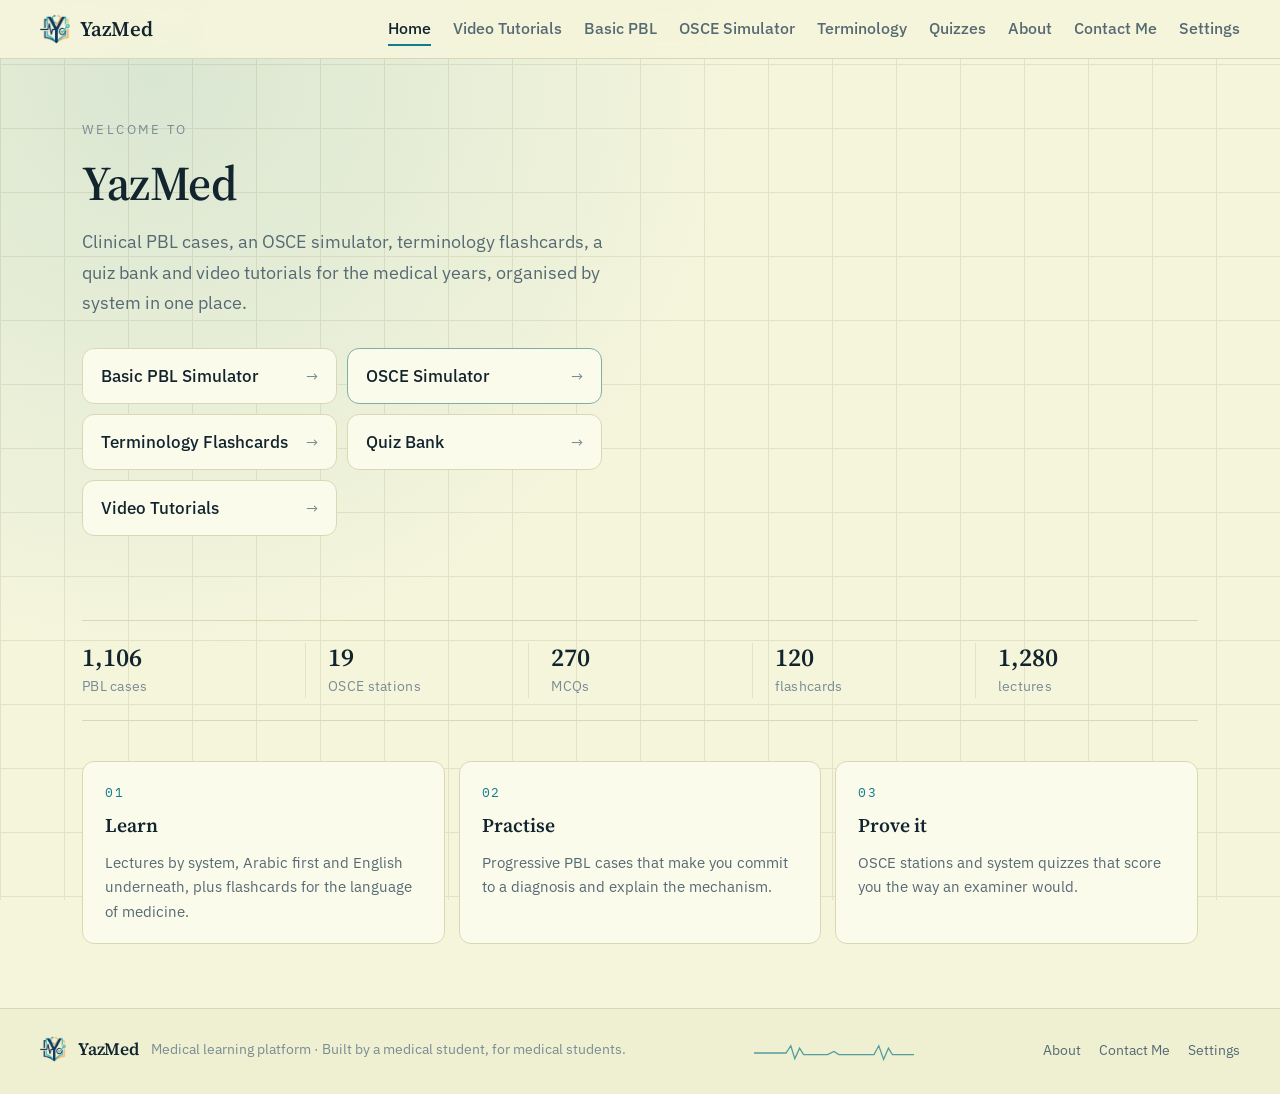
==== commit 1496d131: "Remove landing logo panel, refine Arabic translations, system-language default, add yazmed.site CNAM" ====
--- a/index.html
+++ b/index.html
@@ -23,7 +23,11 @@
           var s = localStorage.getItem('medplat-size');
           if (s === 's' || s === 'l') document.documentElement.setAttribute('data-size', s);
           var l = localStorage.getItem('medplat-lang');
-          document.documentElement.lang = l === 'ar' ? 'ar' : 'en';
+          if (l !== 'ar' && l !== 'en') {
+            var nav = (navigator.languages && navigator.languages[0]) || navigator.language || 'en';
+            l = /^ar\b/i.test(nav) ? 'ar' : 'en';
+          }
+          document.documentElement.lang = l;
           document.documentElement.dir = l === 'ar' ? 'rtl' : 'ltr';
         } catch (e) {}
       })();
@@ -561,12 +565,7 @@
                     <button class="big-btn" onclick="showView('videos')"><span class="big-label" data-i18n="landing.videos">Video Tutorials</span></button>
                 </div>
             </div>
-            <div class="hero-art">
-                <img class="hero-emblem" src="./icon.png" alt="YazMed emblem">
-                <svg class="hero-ecg" viewBox="0 0 600 46" preserveAspectRatio="none" aria-hidden="true">
-                    <path d="M0 32 H120 l14 -18 l10 30 l12 -26 l10 14 H230 l16 -8 l12 8 H340 l14 -22 l12 34 l12 -30 l10 18 H600"></path>
-                </svg>
-            </div>
+
         </div>
         <div class="stats-band">
             <div class="stat"><b>1,106</b><span data-i18n="stats.cases">PBL cases</span></div>
@@ -605,6 +604,17 @@
         <div id="pbl-grid"></div>
     </div>
 
+    <!-- OSCE SIMULATOR VIEW -->
+    <div id="view-osce" class="view" style="display:none;">
+        <button class="back-section" onclick="goBack()">&#8592; <span data-i18n="nav.back">Back</span></button>
+        <div class="top-header-area">
+            <div class="welcome-text" data-i18n="osce.welcome">OSCE simulator</div>
+            <h1 class="main-title" data-i18n="osce.title">Choose a Station</h1>
+            <p class="section-note" data-i18n="osce.note">A virtual patient, focused examination, investigations, a differential and a plan. Every station ends with an examiner scorecard out of 100, pass mark 60.</p>
+        </div>
+        <div id="osce-home-grid" class="osce-home-grid"></div>
+    </div>
+
     <!-- FLASHCARDS VIEW -->
     <div id="view-flash" class="view" style="display:none;">
         <button class="back-section" onclick="goBack()">&#8592; <span data-i18n="nav.back">Back</span></button>
@@ -652,7 +662,7 @@
     <div id="view-about" class="view" style="display:none;">
         <button class="back-section" onclick="goBack()">&#8592; Back</button>
         <h2 class="section-title">About</h2>
-        <div class="about-box"><p>Yazan's Medplat is a free medical study platform built for medical students, by a medical student. Everything for the pre-clinical and clinical years in one place, split into a basic-sciences half and a clinical half:</p><ul><li><b>PBL Simulator</b> - 1,106 clinical cases organised by body system: musculoskeletal, development, general pathology and every physiology system, with up to 4 difficulty levels and progress tracking. It ships as two simulators: the Basic PBL Simulator for progressive pre-clinical cases, and the OSCE Simulator, where the same cases become scored stations with a virtual patient, focused examination, investigations, a differential and an examiner scorecard.</li><li><b>Quiz Bank</b> - 270 MCQs. Basic sciences cover anatomy, physiology, histology, biochemistry, pathology, pharmacology, microbiology and immunology by system; the clinical half covers internal medicine, surgery, paediatrics, obstetrics and gynaecology, and psychiatry. Three levels each.</li><li><b>Video Tutorials</b> - 1,280 lectures, Arabic first and English underneath: Dr Ayman Khanfour and Ninja Nerd for anatomy and histology, Dr Nagi Iskandar and Ninja Nerd for physiology, Dr Hesham Esmat for biochemistry, Dr Abdelmoteal Foda for pharmacology, plus Dr Iman Nabil, Osmosis, Zero To Finals, Dr Matt &amp; Dr Mike and Dirty Medicine.</li></ul><p>The platform is designed by a medical student who knows exactly what studying feels like, so everything here is built to make learning faster, easier and more effective.</p></div>
+        <div class="about-box"><p>YazMed is a free medical study platform built by a medical student for medical students. Everything you need for the pre-clinical and clinical years is in one place, split into a basic-sciences half and a clinical half:</p><ul><li><b>PBL Simulator</b>: 1,106 clinical cases organised by body system: musculoskeletal, development, general pathology and every physiology system, with up to 4 difficulty levels and progress tracking. It ships as two simulators: the Basic PBL Simulator for progressive pre-clinical cases, and the OSCE Simulator, where the same cases become scored stations with a virtual patient, focused examination, investigations, a differential and an examiner scorecard.</li><li><b>Quiz Bank</b>: 270 MCQs. Basic sciences cover anatomy, physiology, histology, biochemistry, pathology, pharmacology, microbiology and immunology by system; the clinical half covers internal medicine, surgery, paediatrics, obstetrics and gynaecology, and psychiatry. Three levels each.</li><li><b>Video Tutorials</b>: 1,280 lectures, Arabic first and English underneath: Dr Ayman Khanfour and Ninja Nerd for anatomy and histology, Dr Nagi Iskandar and Ninja Nerd for physiology, Dr Hesham Esmat for biochemistry, Dr Abdelmoteal Foda for pharmacology, plus Dr Iman Nabil, Osmosis, Zero To Finals, Dr Matt &amp; Dr Mike and Dirty Medicine.</li></ul><p>The platform is designed by a medical student who knows exactly what studying feels like, so everything here is built to make learning faster, easier and more effective.</p></div>
     </div>
 
     <!-- CONTACT VIEW -->
@@ -754,7 +764,7 @@
 
 <script>
 
-// ============ Yazan's Medplat engine ============
+// ============ YazMed engine ============
 const casesData = {"msk":{"nerves":{"1":[{"mechanism":"35-year-old pregnant woman experiencing bilateral hand clumsiness.","exam":"presents with severe nighttime paresthesia in the lateral 3.5 digits. Physical testing shows a positive Phalen's test and weakened thumb opposition.","diagnostic":"NCV: Delayed sensory and motor conduction across the wrist. Clinical testing: Normal sensation over the thenar eminence.","options":["Carpal Tunnel Syndrome (Median Nerve)","Pronator Teres Syndrome","Cubital Tunnel Syndrome","C6 Radiculopathy"],"answer":0,"explanation":"Case #1: Median nerve compression at the carpal tunnel due to fluid retention in pregnancy. Sensation over the thenar eminence is spared because the palmar cutaneous branch branches proximal to the flexor retinaculum.","id":"msk-nerves-1-1"},{"mechanism":"patient fell on an outstretched hand, sustaining a lunate dislocation.","exam":"presents with acute, severe pain in the wrist and immediate numbness in the thumb, index, and middle fingers.","diagnostic":"X-ray: Lunate is displaced anteriorly into the carpal tunnel (spilled teacup sign).","options":["Acute Carpal Tunnel Syndrome","Guyon's Canal Syndrome","Radial Nerve Neuropathy","Anterior Interosseous Syndrome"],"answer":0,"explanation":"Case #2: Anterior dislocation of the lunate acutely compresses the median nerve within the carpal tunnel, requiring emergent reduction.","id":"msk-nerves-1-2"},{"mechanism":"mechanic presenting with forearm aching after aggressively tightening bolts all day.","exam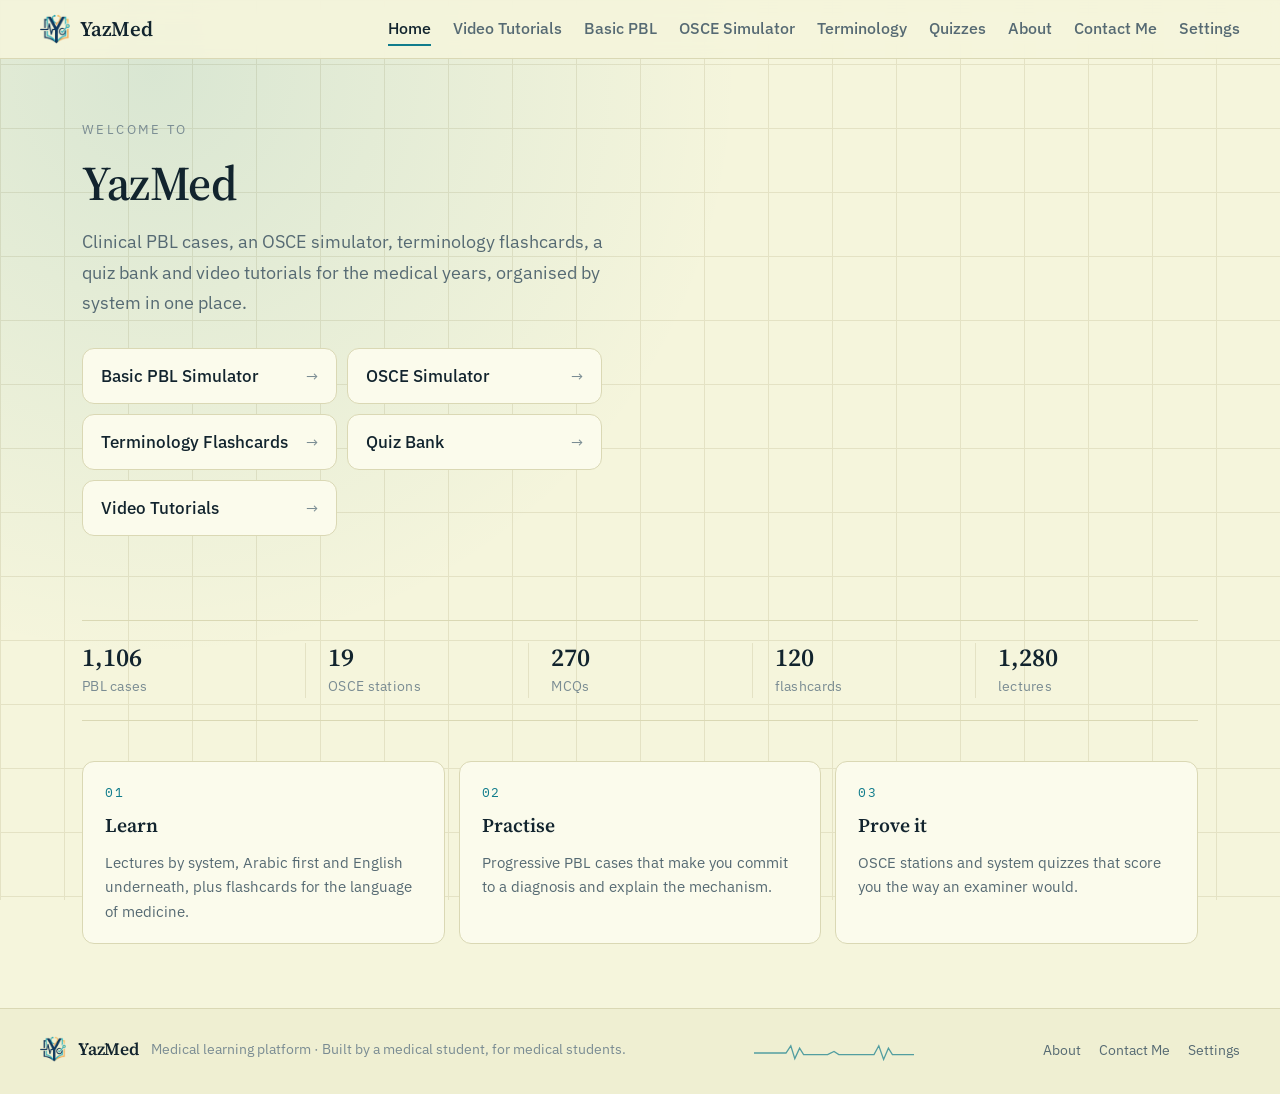
